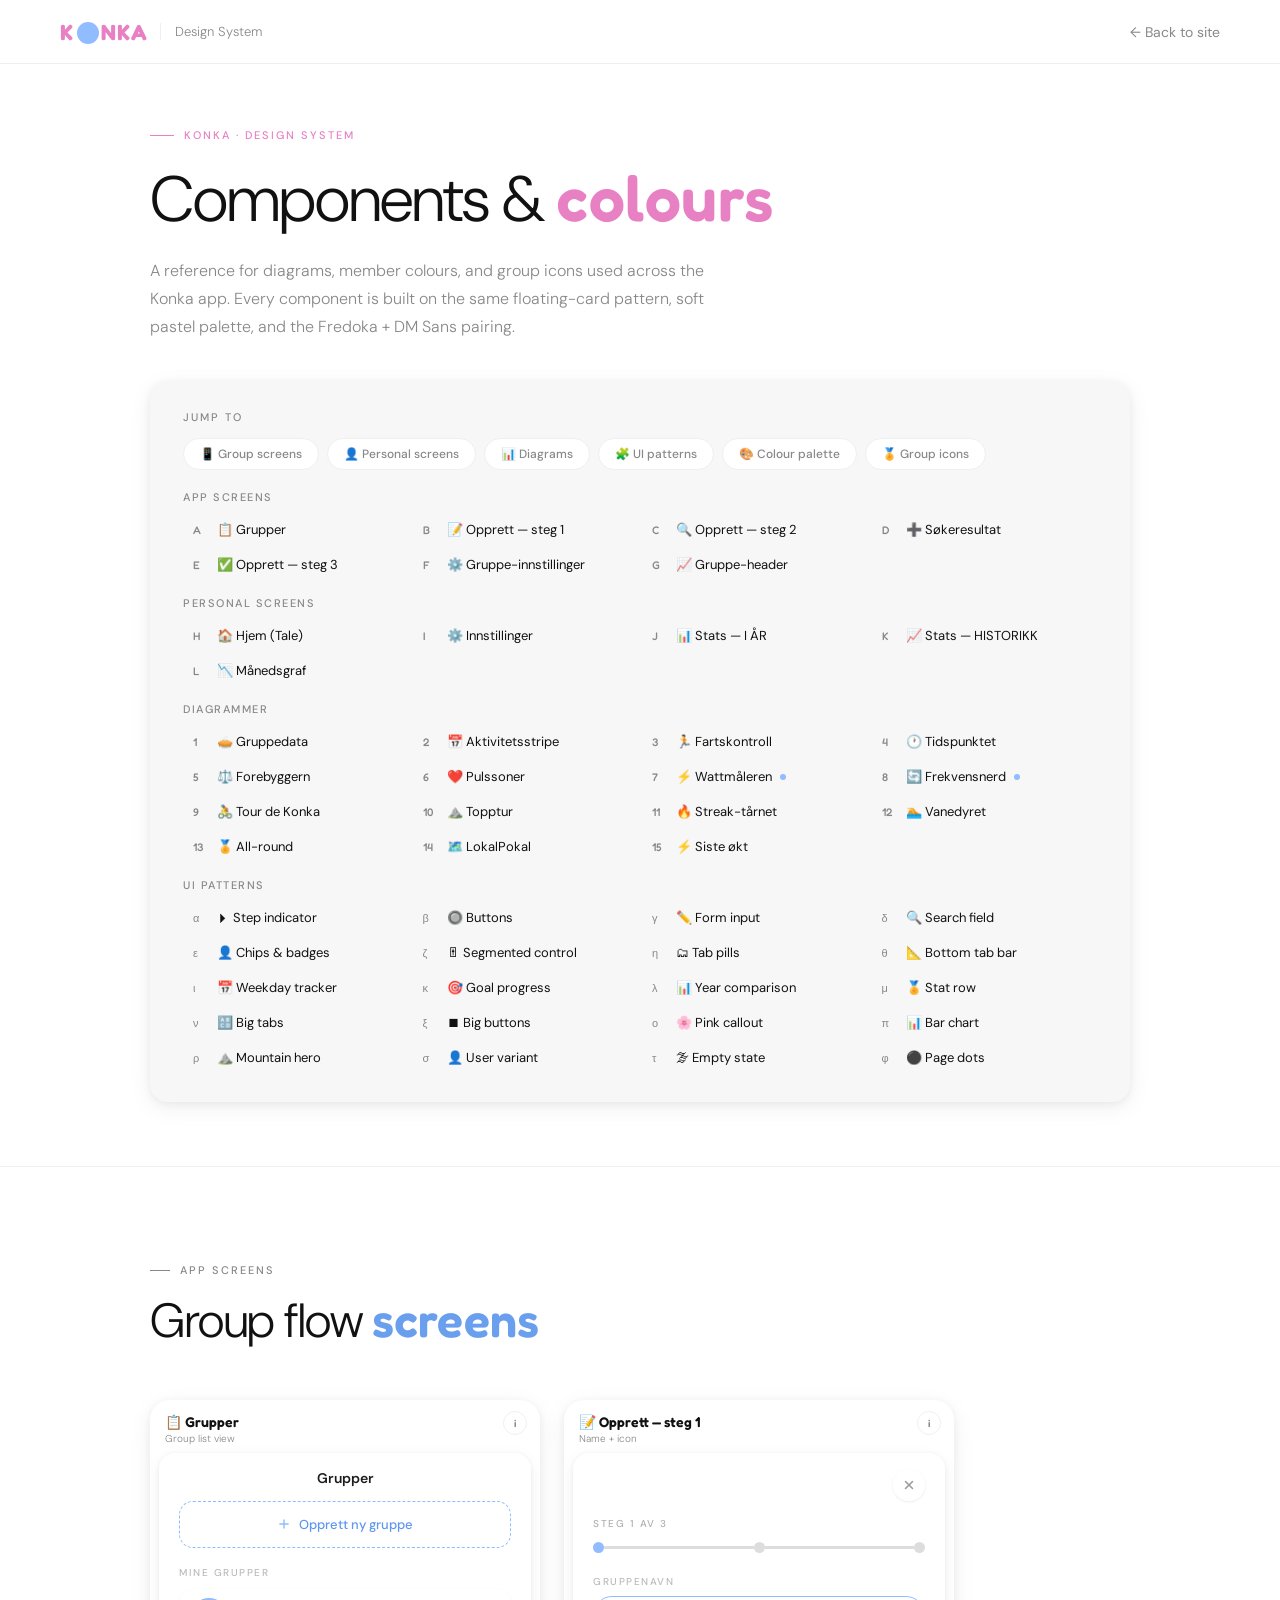
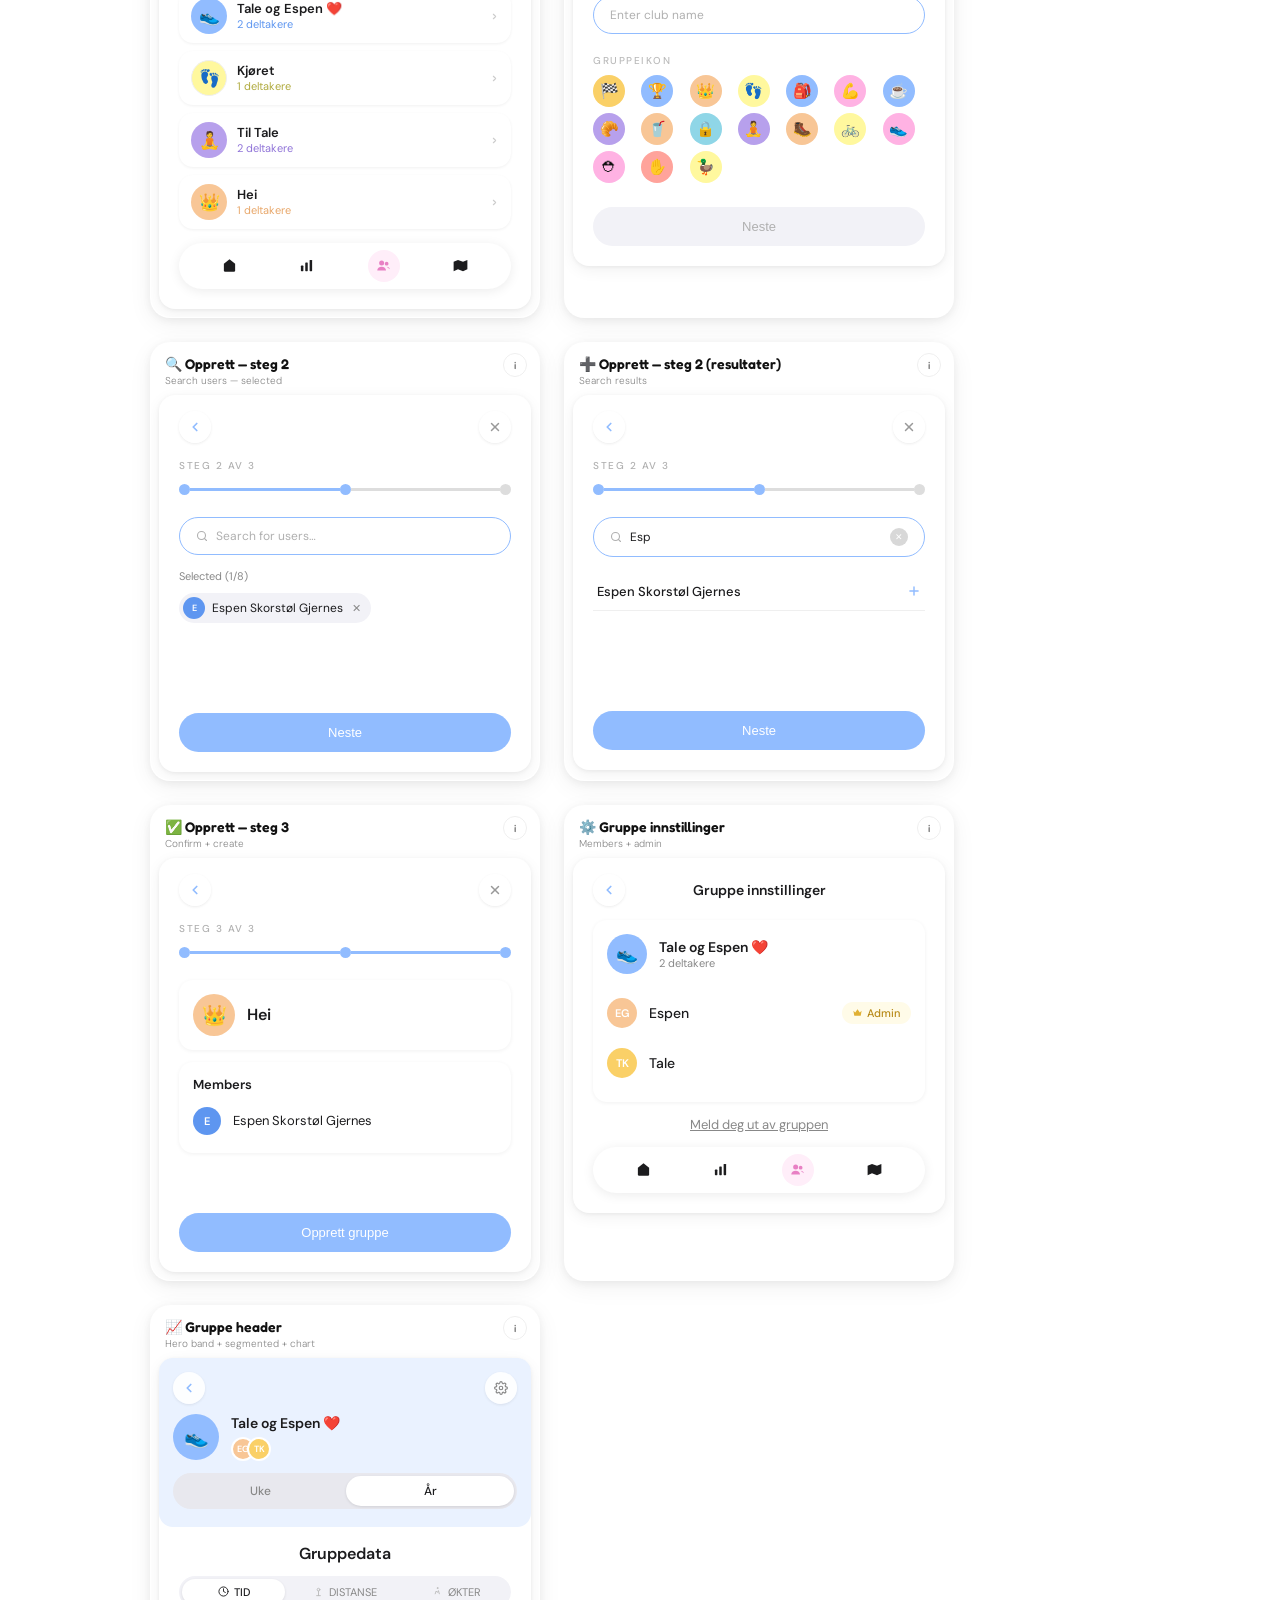
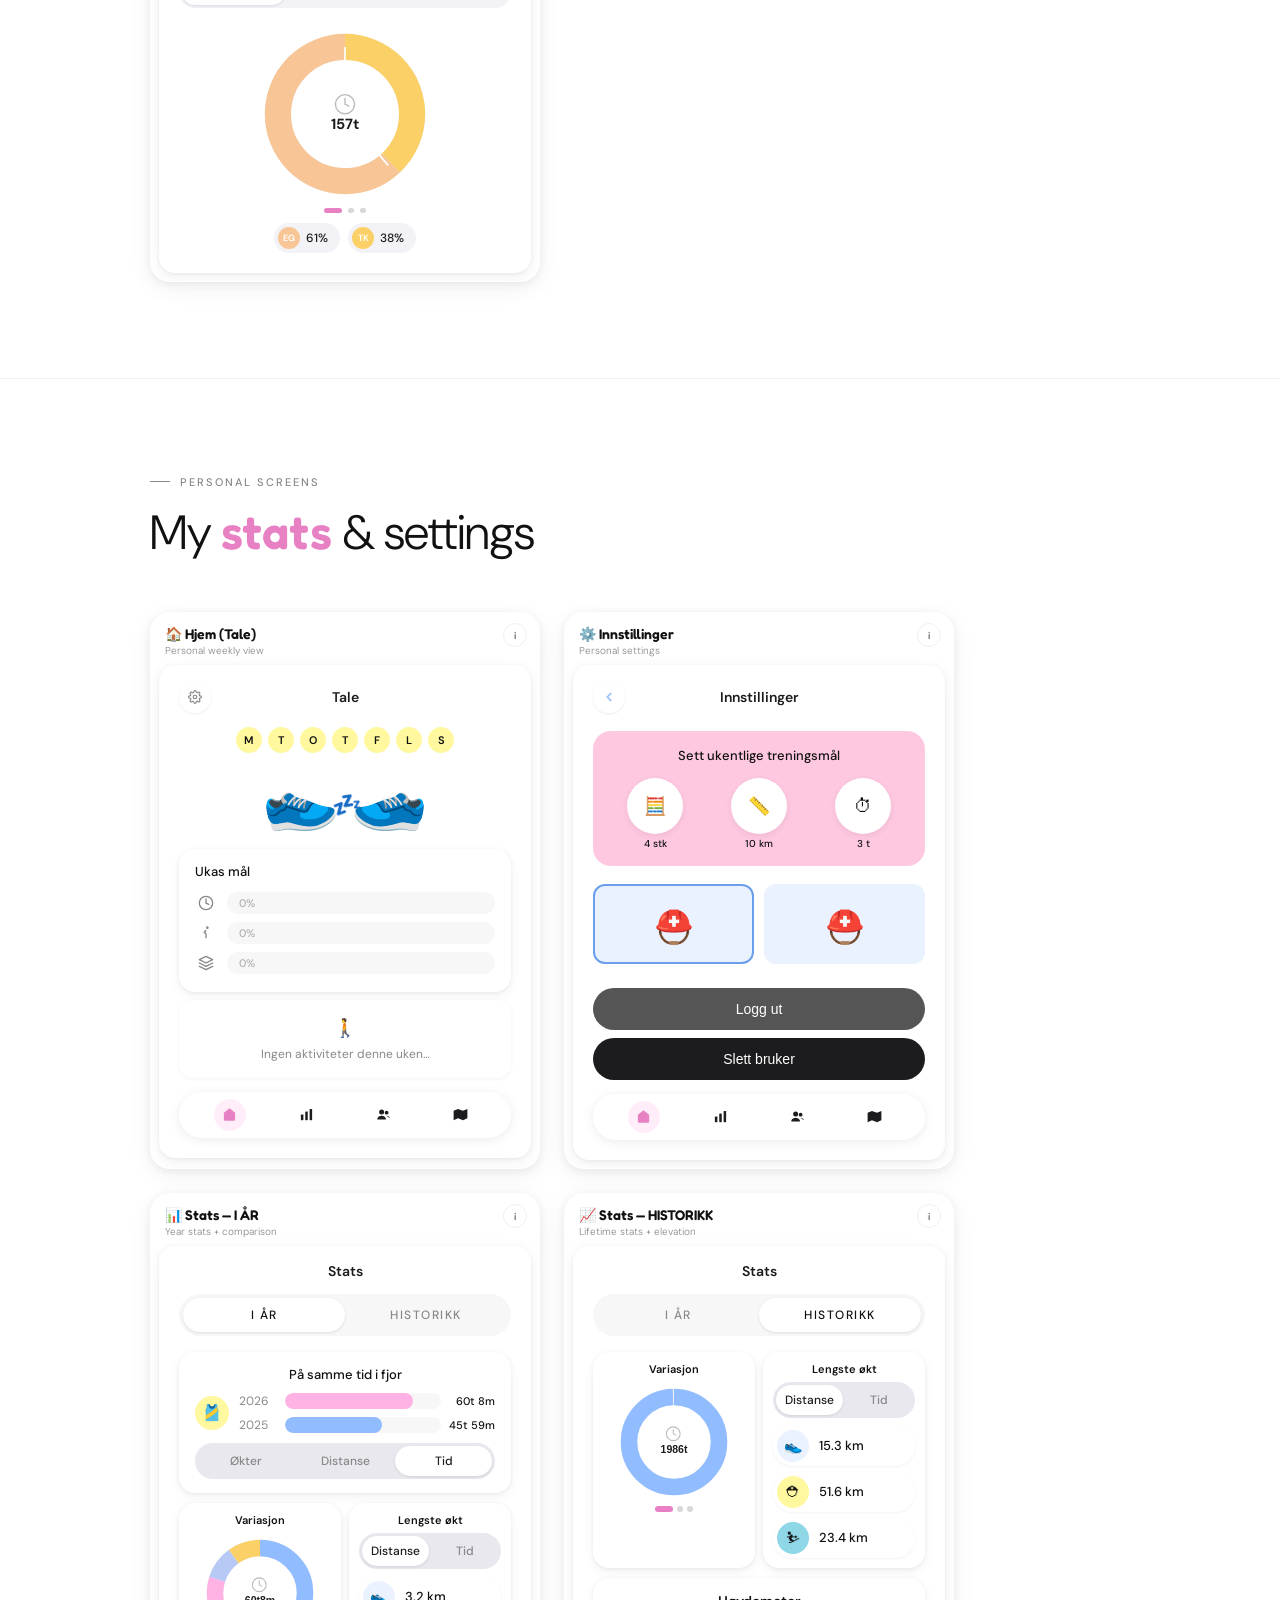
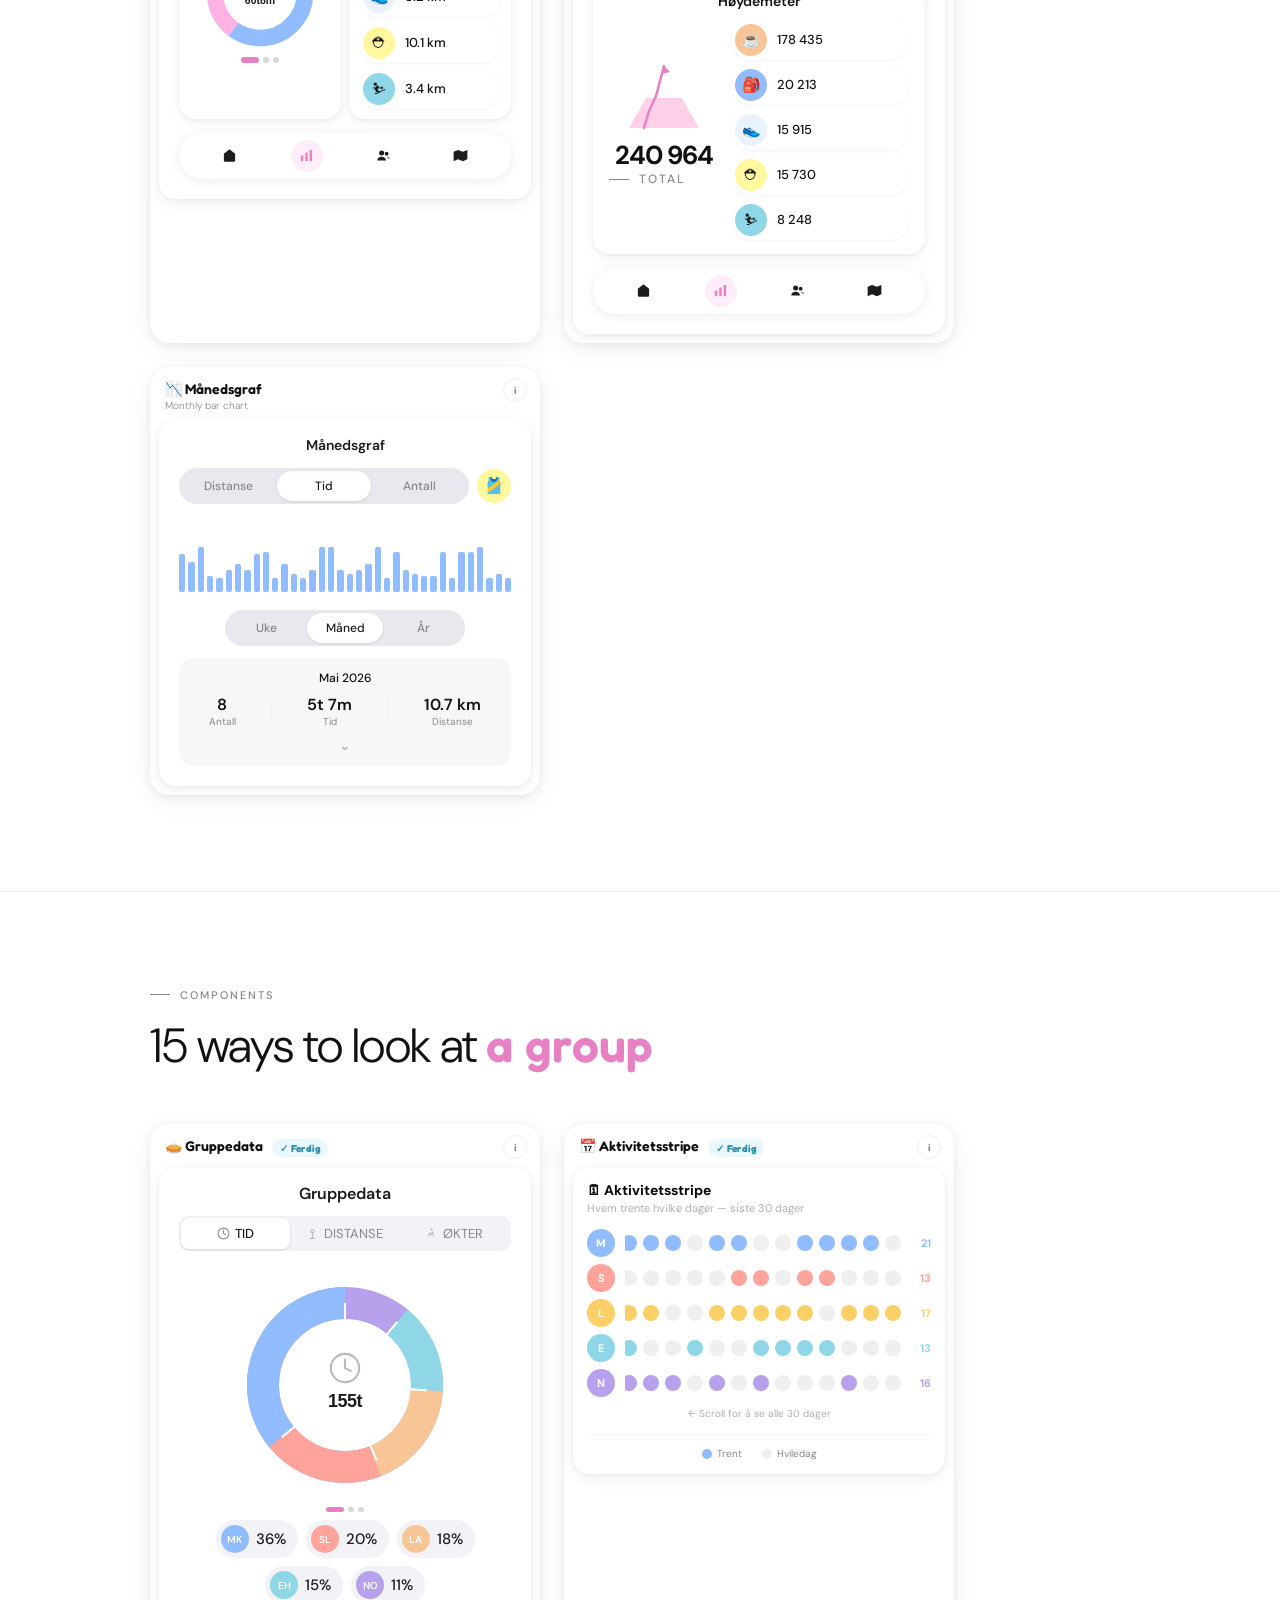
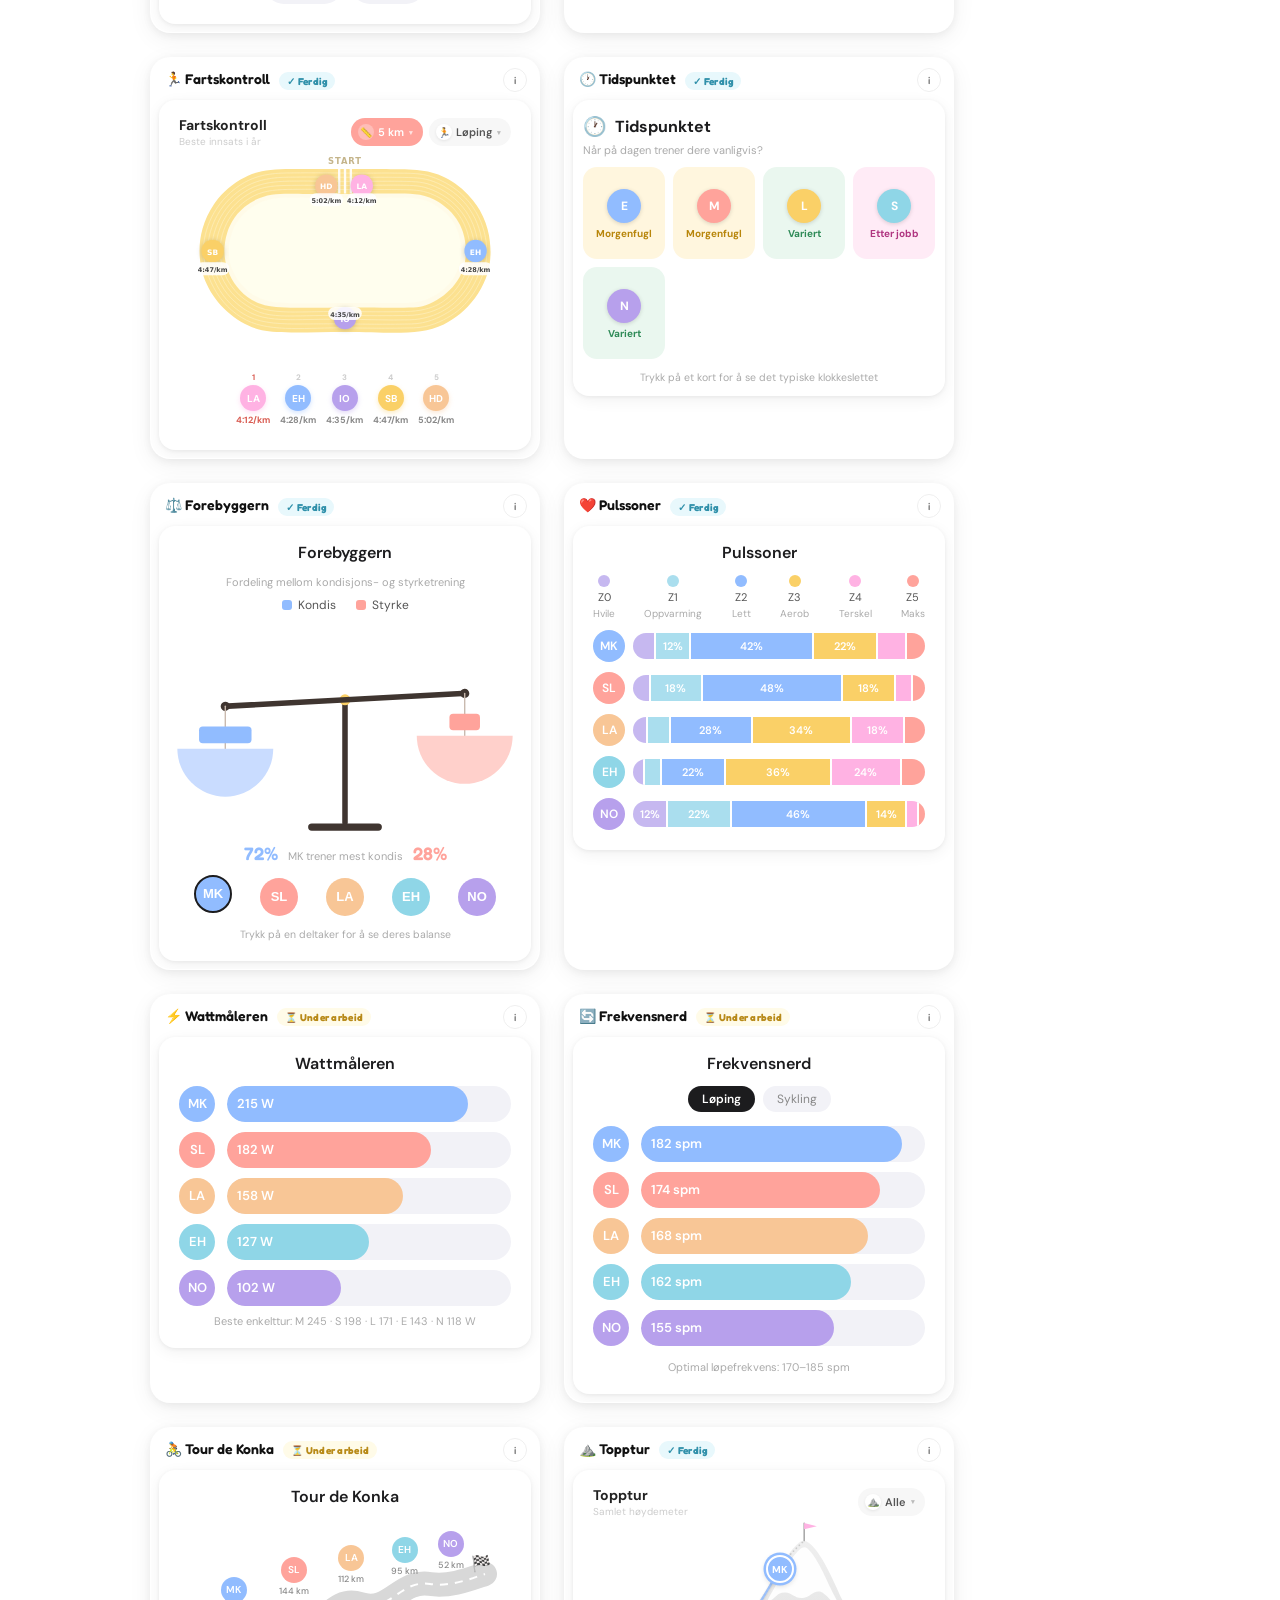
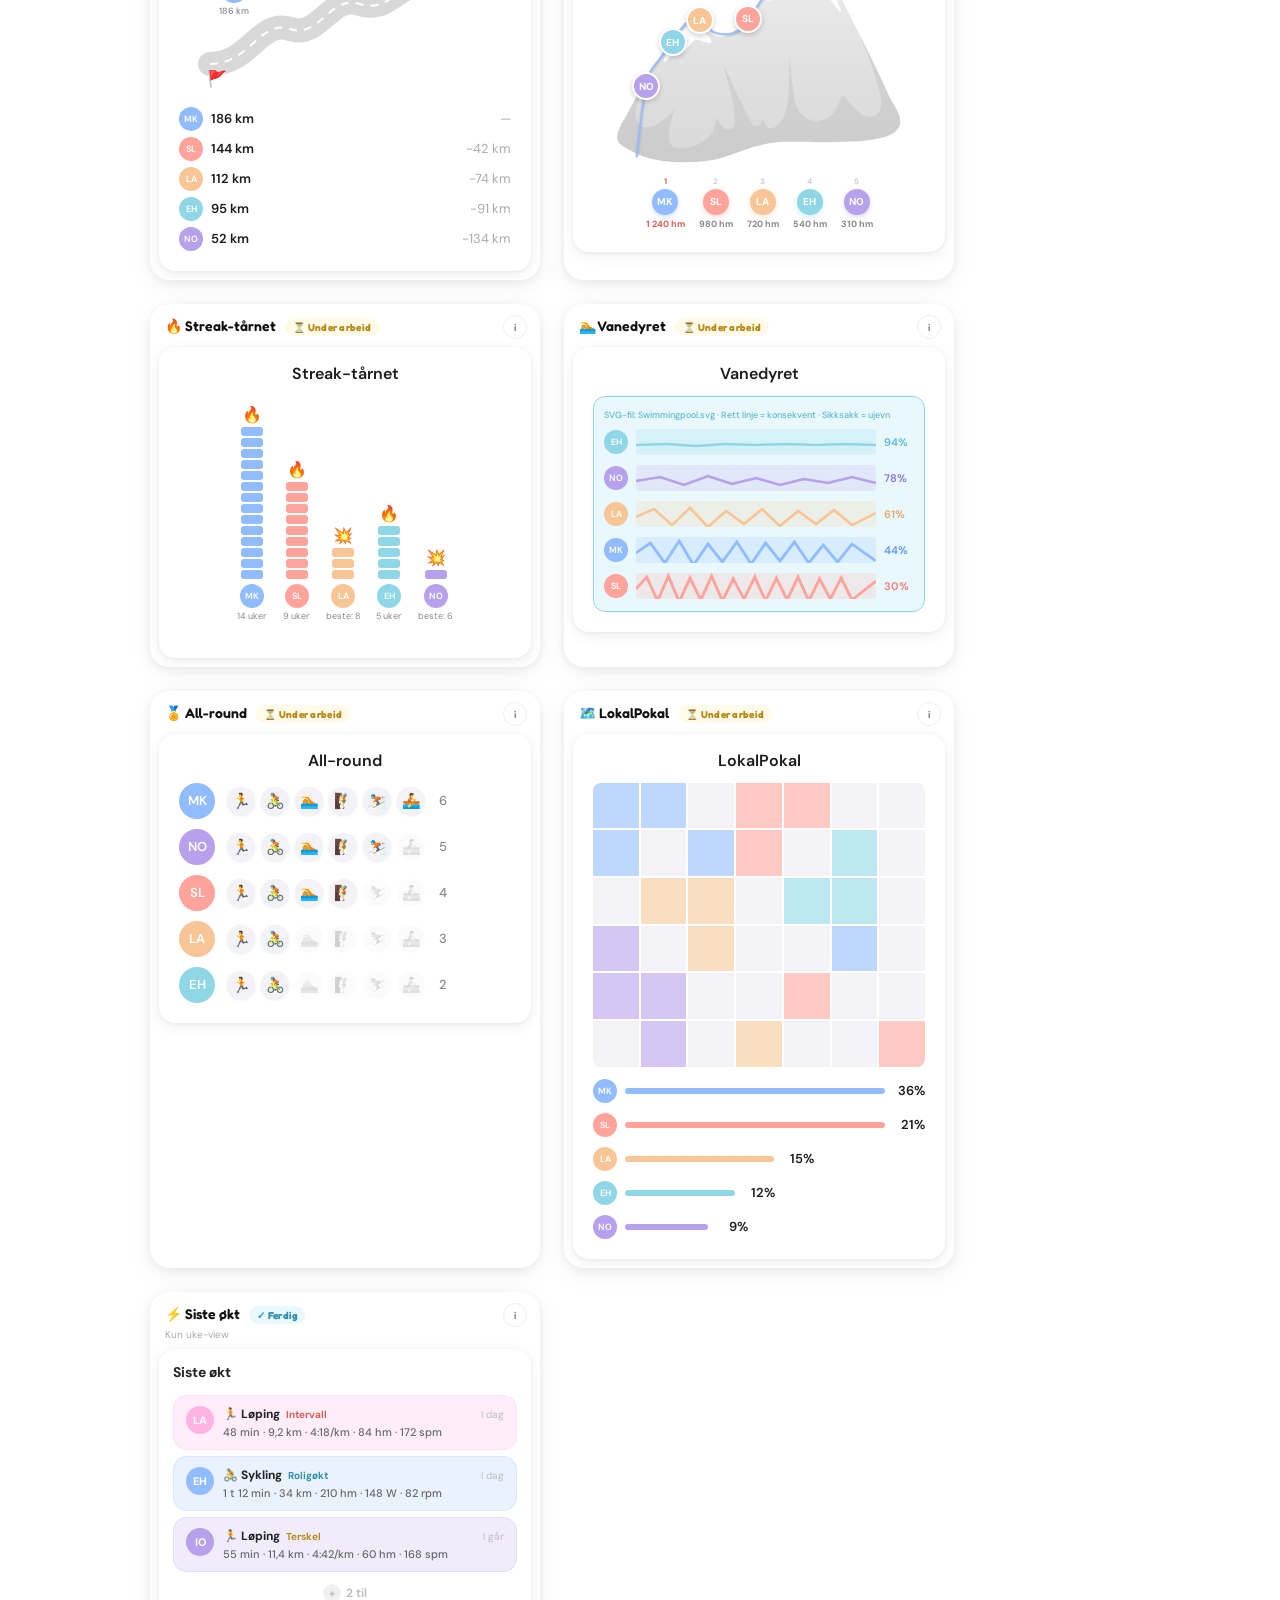
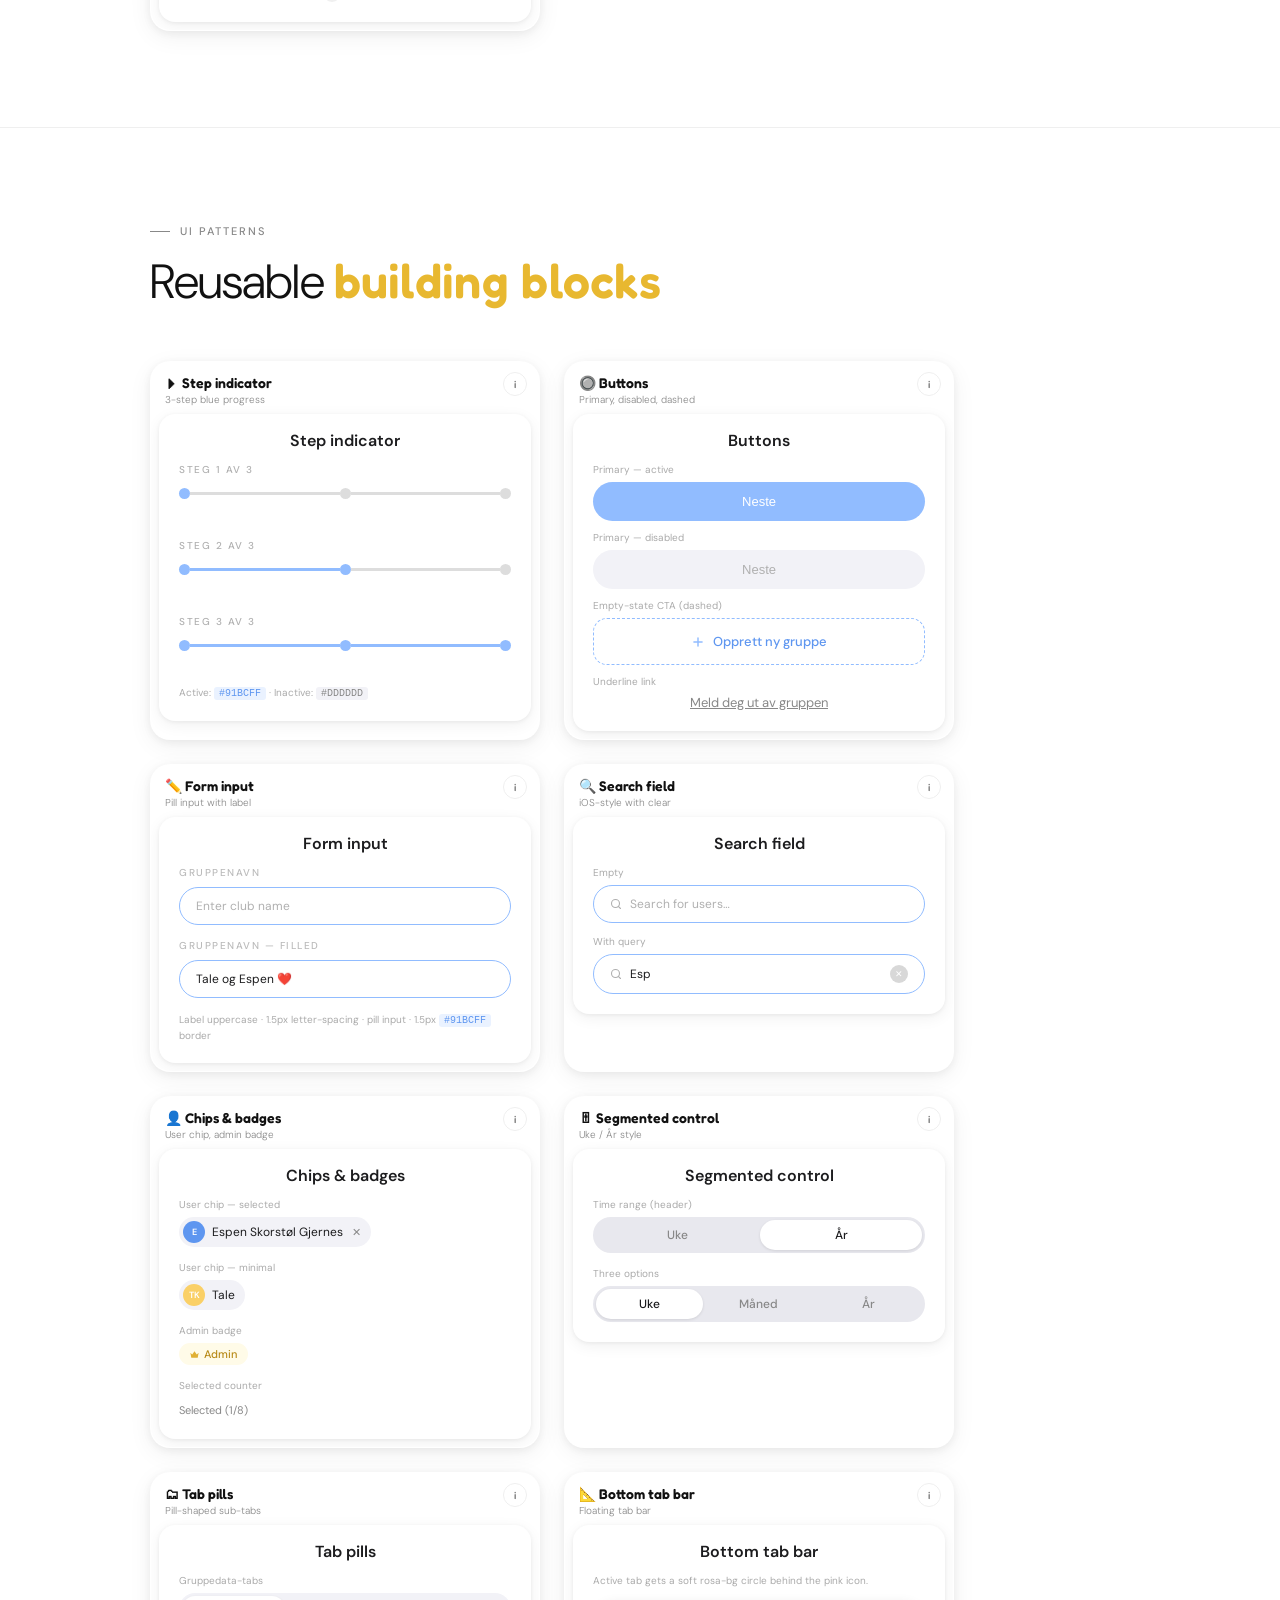
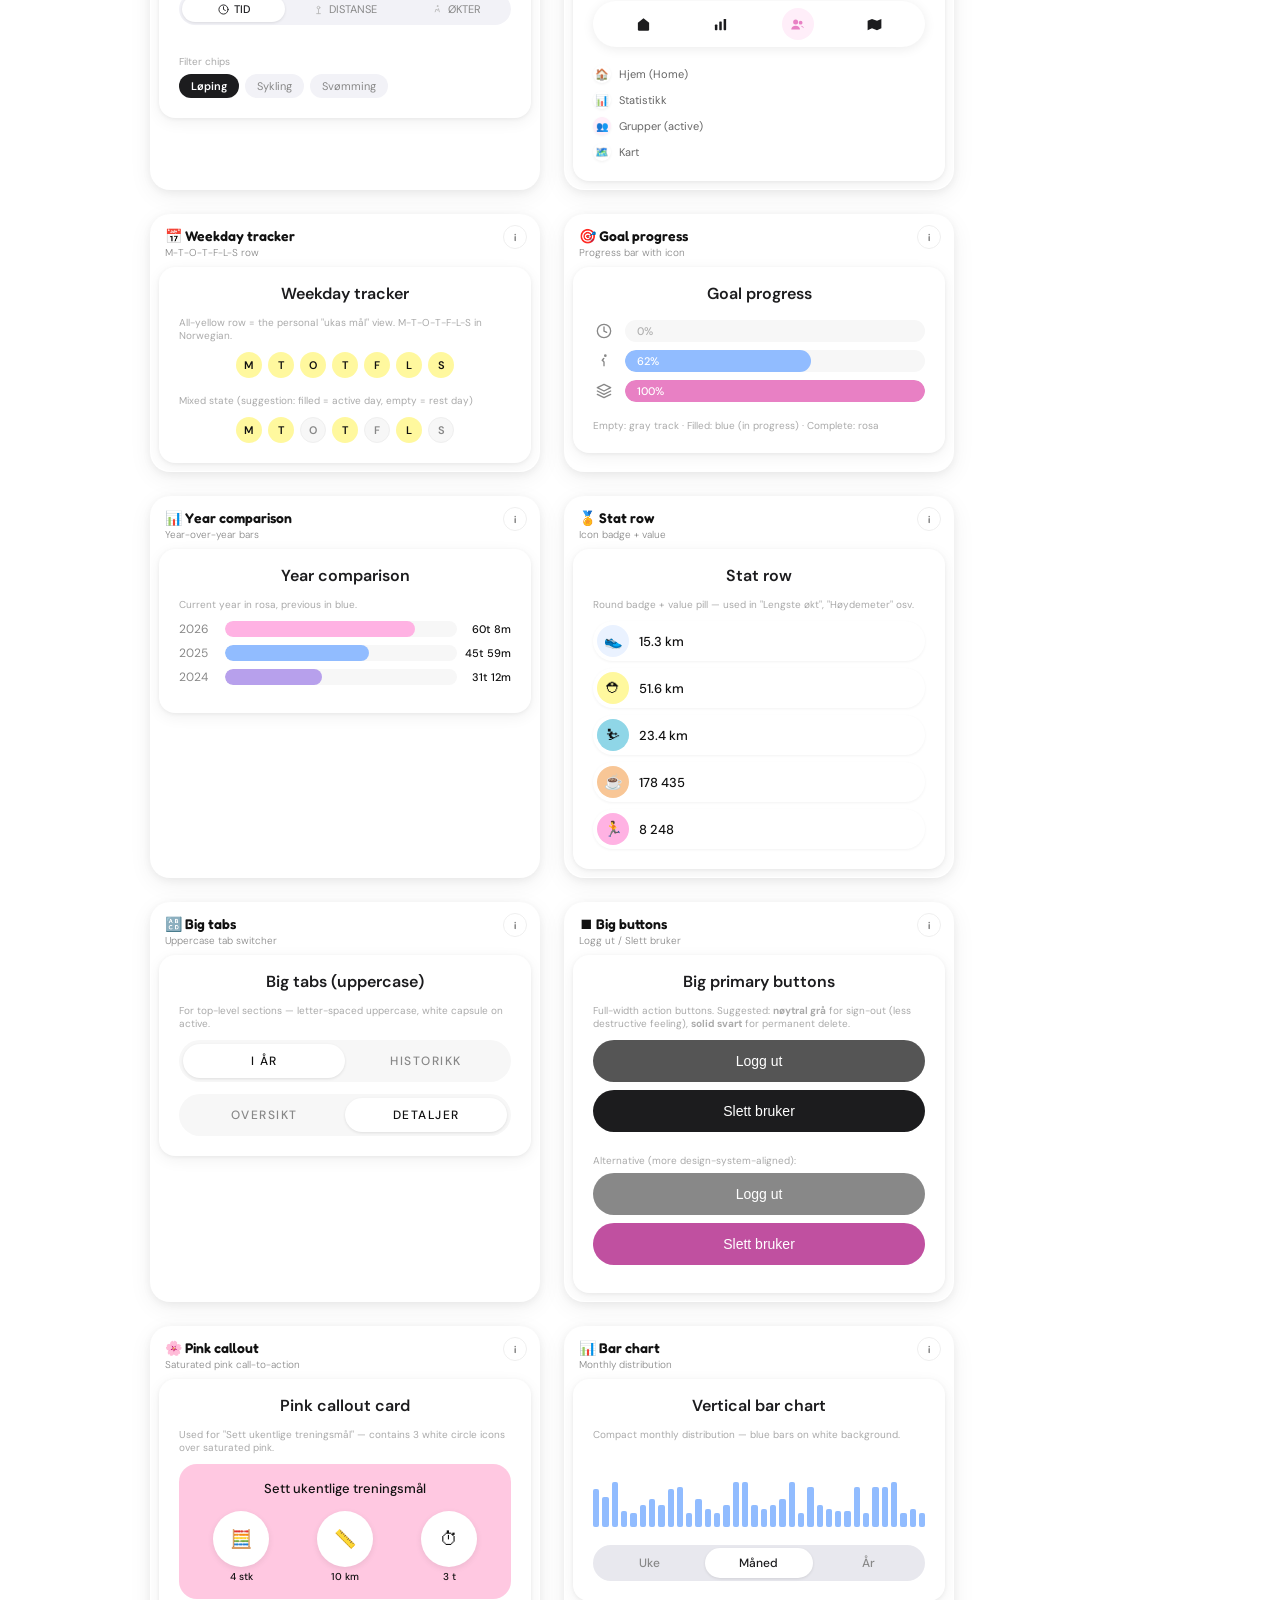
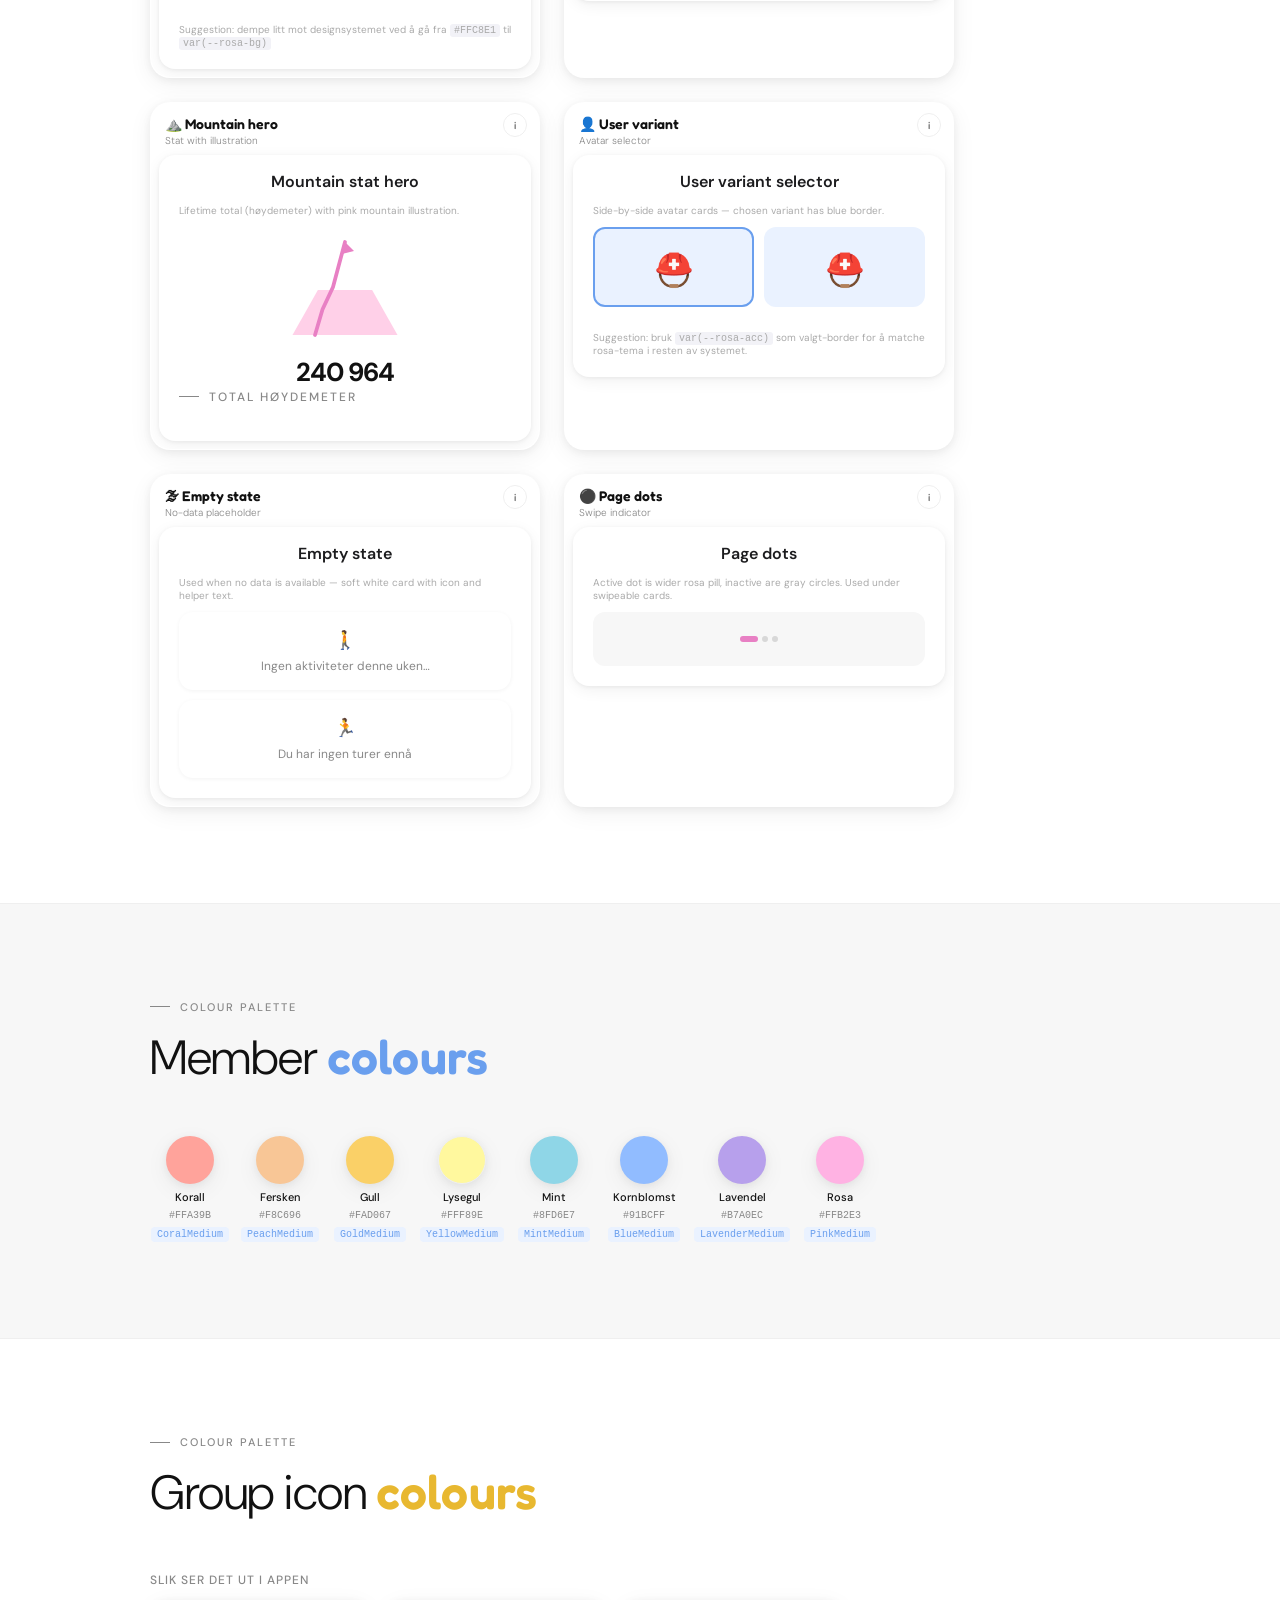
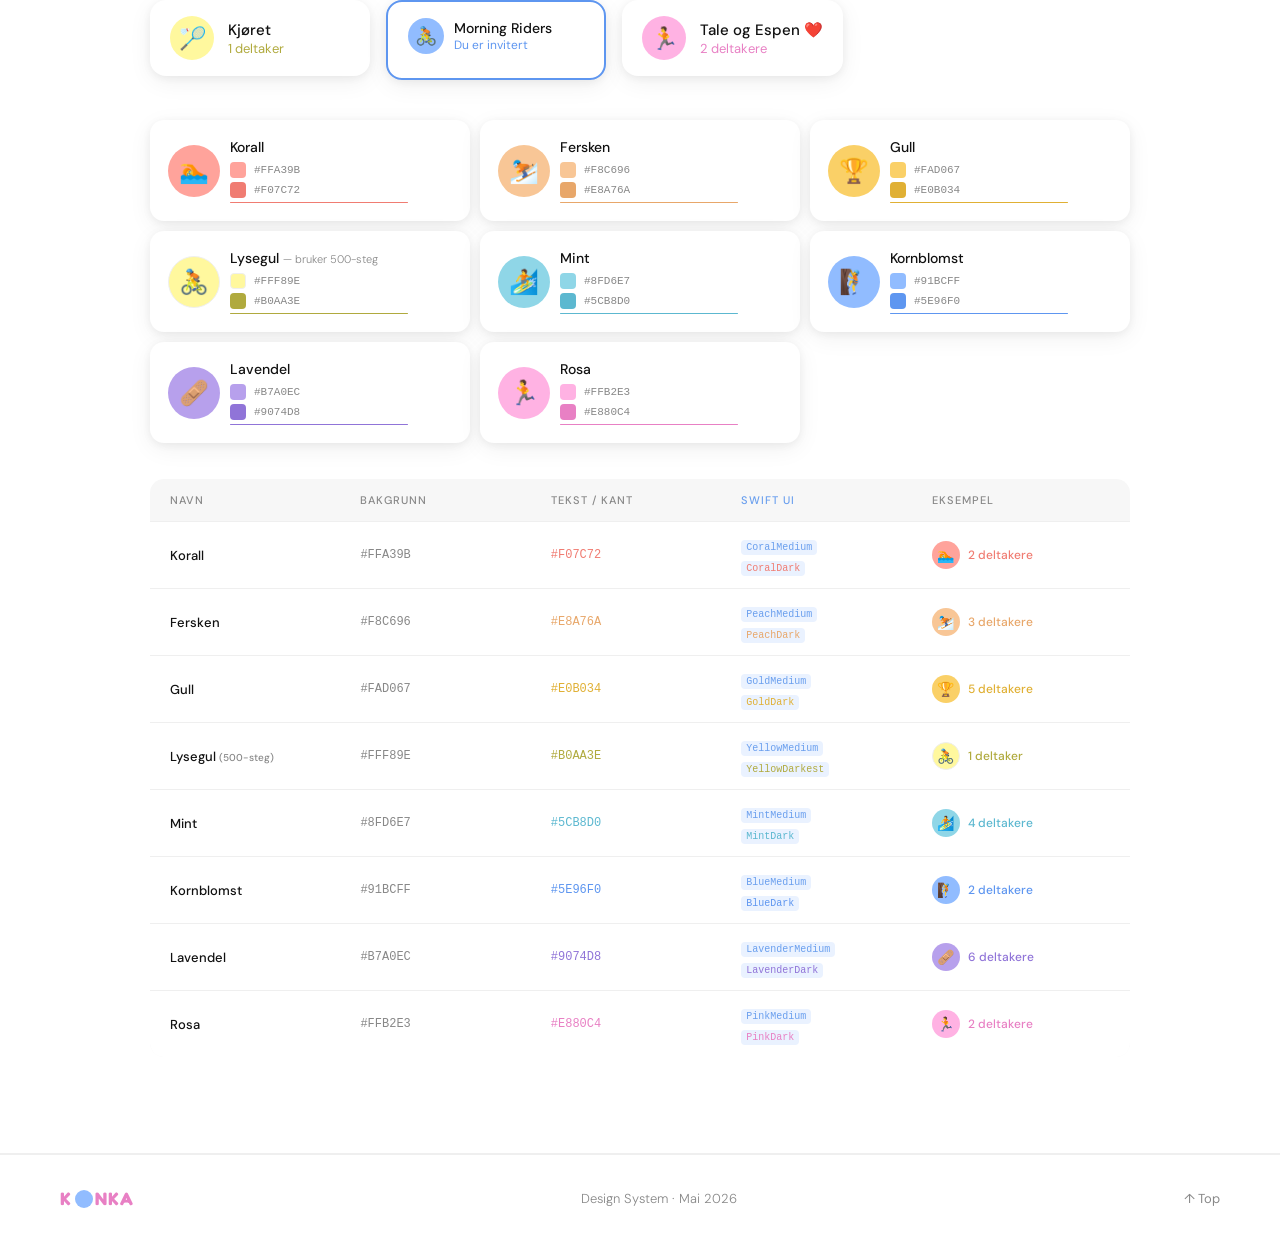
==== index.html @ 386b46ce "added finished Tidspunktet" ====
<!DOCTYPE html>
<html lang="no">
<head>
<meta charset="UTF-8">
<meta name="viewport" content="width=device-width, initial-scale=1.0">
<title>Konka — Design System</title>
<link rel="preconnect" href="https://fonts.googleapis.com">
<link rel="preconnect" href="https://fonts.gstatic.com" crossorigin>
<link href="https://fonts.googleapis.com/css2?family=Fredoka:wght@500;600;700&family=DM+Sans:opsz,wght@9..40,300;9..40,400;9..40,500;9..40,600&display=swap" rel="stylesheet">
<style>
:root {
  /* Same palette as index.html */
  --gold:      #FAD067;
  --gold-acc:  #E8B830;

  --blue:      #91BCFF;
  --blue-acc:  #6A9FEE;
  --blue-bg:   #EAF2FF;

  --rosa:      #FFB2E3;
  --rosa-bg:   #FFEEF9;
  --rosa-acc:  #E880C4;
  --rosa-deep: #C050A0;

  /* Extended palette for member colours (design-system specific) */
  --korall:        #FFA39B;  --korall-light:    #FFE8E6;
  --fersken:       #F8C696;  --fersken-light:   #FEF0E0;
  --gull:          #FAD067;  --gull-light:      #FFFBE8;
  --lysegul:       #FFF89E;  --lysegul-light:   #FFFEEE;
  --mint:          #8FD6E7;  --mint-light:      #E8F8FC;
  --kornblomst:    #91BCFF;  --kornblomst-light:#EAF2FF;
  --lavendel:      #B7A0EC;  --lavendel-light:  #F0ECFC;
  --rosa-pal:      #FFB2E3;  --rosa-pal-light:  #FFEEF9;

  --white:  #FFFFFF;
  --off:    #F7F7F7;
  --line:   #EFEFEF;
  --muted:  #888888;
  --text:   #111111;

  --max: 1100px;
  --pad: clamp(20px, 5vw, 60px);

  /* Floating shadow — same as index.html */
  --card-shadow: 0 2px 8px rgba(0,0,0,.06), 0 6px 24px rgba(0,0,0,.06);
  --card-shadow-hover: 0 4px 16px rgba(232,128,196,.25), 0 8px 32px rgba(232,128,196,.15);
}

*, *::before, *::after { margin:0; padding:0; box-sizing:border-box; }
html { scroll-behavior: smooth; }
body {
  font-family: 'DM Sans', sans-serif;
  background: var(--white);
  color: var(--text);
  overflow-x: hidden;
  -webkit-font-smoothing: antialiased;
}

.container { max-width: var(--max); margin: 0 auto; padding: 0 var(--pad); }

/* Mixed type helper — same as index.html */
.h-mix {
  font-family: 'DM Sans', sans-serif;
  font-size: clamp(30px, 4vw, 48px);
  font-weight: 300;
  letter-spacing: -0.5px;
  line-height: 1.12;
  color: var(--text);
}
.h-mix .blob { font-family: 'Fredoka', sans-serif; font-weight: 600; letter-spacing: 0.3px; }
.blob-rosa { color: var(--rosa-acc); }
.blob-blue { color: var(--blue-acc); }
.blob-gold { color: var(--gold-acc); }


/* ─── Status tags ─── */
.status-tag {
  display: inline-flex; align-items: center; gap: 4px;
  font-size: 10px; font-weight: 700; letter-spacing: 0.3px;
  padding: 3px 8px; border-radius: 20px;
  margin-left: 6px; vertical-align: middle;
}
.status-finished {
  background: #E8F8FC; color: #3090AA;
}
.status-inprogress {
  background: #FFFBE8; color: #B88A18;
}

/* ─── NAV ─── */
nav {
  position: fixed; top:0; left:0; right:0; z-index:100;
  background: rgba(255,255,255,0.93);
  backdrop-filter: blur(16px);
  border-bottom: 1px solid var(--line);
  padding: 0 var(--pad);
  height: 64px;
  display: flex; align-items: center; justify-content: space-between;
}
.nav-logo { display: flex; align-items: center; gap: 12px; }
.nav-logo img { height: 30px; width: auto; display: block; }
.nav-logo-text {
  font-family: 'Fredoka', sans-serif;
  font-size: 22px; font-weight: 700; letter-spacing: 1.5px; color: var(--rosa-acc);
  display: flex; align-items: center; gap: 1px;
}
.nav-logo-text .o {
  display: inline-block;
  width: 22px; height: 22px;
  min-width: 22px;
  background: var(--blue); border-radius: 50%;
  margin: 0 1px; position: relative; top: 1px;
  flex-shrink: 0;
}
.nav-subtitle {
  font-size: 13px; font-weight: 300; color: var(--muted);
  padding-left: 14px; border-left: 1px solid var(--line);
}
.nav-right { display: flex; align-items: center; gap: 24px; }
.nav-link { font-size: 14px; font-weight: 400; color: var(--muted); text-decoration: none; transition: color .2s; }
.nav-link:hover { color: var(--text); }

/* ─── HERO ─── */
.page-hero {
  padding: 128px var(--pad) 64px;
  border-bottom: 1px solid var(--line);
  background: var(--white);
}
.hero-eyebrow {
  font-size: 11px; font-weight: 500;
  letter-spacing: 2px; text-transform: uppercase;
  color: var(--rosa-acc); margin-bottom: 22px;
  display: flex; align-items: center; gap: 10px;
}
.hero-eyebrow::before {
  content: ''; display: block; width: 24px; height: 1px; background: var(--rosa-acc);
}
.page-hero h1 {
  font-family: 'DM Sans', sans-serif;
  font-size: clamp(38px, 6vw, 64px);
  font-weight: 300;
  letter-spacing: -1px;
  line-height: 1.05;
  color: var(--text);
  margin-bottom: 24px;
}
.page-hero h1 .blob {
  font-family: 'Fredoka', sans-serif;
  font-weight: 600;
  letter-spacing: 0.5px;
  color: var(--rosa-acc);
}
.page-hero p.lede {
  font-size: 16px; font-weight: 300; line-height: 1.75;
  color: var(--muted); max-width: 580px;
}

/* ─── LABELS (same pattern as index.html) ─── */
.label {
  font-size: 11px; font-weight: 500; letter-spacing: 2px; text-transform: uppercase;
  color: var(--muted); margin-bottom: 16px;
  display: flex; align-items: center; gap: 10px;
}
.label::before { content:''; display:block; width:20px; height:1px; background:var(--muted); }
.section-header { margin-bottom: 52px; }

/* ─── SECTION ─── */
.section {
  padding: 96px 0;
  border-bottom: 1px solid var(--line);
}

/* ─── TOC ─── */
.toc {
  background: var(--off);
  border-radius: 18px;
  padding: 28px 32px;
  margin-top: 40px;
  box-shadow: var(--card-shadow);
  border: 1.5px solid transparent;
  transition: border-color .25s, box-shadow .25s;
}
.toc:hover {
  border-color: var(--rosa);
  box-shadow: var(--card-shadow-hover);
}
.toc-title {
  font-size: 11px; font-weight: 500; letter-spacing: 2px; text-transform: uppercase;
  color: var(--muted); margin-bottom: 14px;
}
.toc-sections { display: flex; gap: 8px; margin-bottom: 20px; flex-wrap: wrap; }
.toc-sec-link {
  display: inline-flex; align-items: center; gap: 6px;
  padding: 7px 16px; border-radius: 100px; text-decoration: none;
  font-size: 12px; font-weight: 500;
  color: var(--muted); background: var(--white);
  border: 1.5px solid var(--line);
  transition: border-color .2s, color .2s, transform .15s;
}
.toc-sec-link:hover {
  border-color: var(--rosa-acc);
  color: var(--rosa-acc);
  transform: translateY(-1px);
}
.toc-divider {
  font-size: 11px; font-weight: 500; letter-spacing: 1.5px; text-transform: uppercase;
  color: var(--muted); margin: 16px 0 10px;
}
.toc-grid {
  display: grid;
  grid-template-columns: repeat(auto-fill, minmax(190px, 1fr));
  gap: 4px;
}
.toc-link {
  display: flex; align-items: center; gap: 8px;
  padding: 7px 10px; border-radius: 8px; text-decoration: none;
  color: var(--text); font-size: 13px; font-weight: 400;
  transition: background .15s, color .15s;
}
.toc-link:hover { background: var(--white); color: var(--rosa-acc); }
.toc-num {
  font-family: 'Fredoka', sans-serif;
  font-size: 11px; font-weight: 500;
  color: var(--muted); min-width: 16px;
}
.toc-nisje-dot {
  width: 6px; height: 6px; border-radius: 50%;
  background: var(--blue); flex-shrink: 0;
}

/* ─── SECTION HEADINGS ─── */
.section h2.h-mix { margin-bottom: 48px; }

/* ─── DIAGRAM CARDS ─── */
.diagrams-grid {
  display: flex; flex-wrap: wrap; gap: 24px;
  justify-content: flex-start;
}
.diagram-card {
  background: var(--white);
  border-radius: 20px;
  box-shadow: var(--card-shadow);
  overflow: hidden;
  border: 1.5px solid transparent;
  transition: transform .25s, border-color .25s, box-shadow .25s;
  width: 390px;
  flex-shrink: 0;
}
.diagram-card:hover {
  transform: translateY(-5px);
  border-color: var(--rosa);
  box-shadow: var(--card-shadow-hover);
}

/* App-style inner card */
.app-card {
  background: var(--white);
  border-radius: 16px;
  padding: 16px 20px 20px;
  margin: 8px;
  box-shadow: 0 1px 4px rgba(0,0,0,.06), 0 4px 16px rgba(0,0,0,.06);
}
.app-card-title {
  font-family: 'DM Sans', sans-serif;
  font-size: 16px; font-weight: 600;
  color: #1C1C1E;
  text-align: center;
  margin-bottom: 12px;
}

/* Outside-card label strip */
.diagram-meta {
  padding: 10px 12px 0;
  display: flex; align-items: center; justify-content: space-between;
}
.diagram-meta-left { display: flex; flex-direction: column; gap: 2px; }
.diagram-meta-name {
  font-family: 'Fredoka', sans-serif;
  font-size: 14px; font-weight: 600;
  color: var(--text);
}
.diagram-meta-desc {
  font-size: 10px; color: var(--muted); font-weight: 300;
}

/* INFO BTN */
.info-btn {
  width: 24px; height: 24px; border-radius: 50%;
  border: 1.5px solid var(--line);
  background: var(--white);
  cursor: pointer;
  display: flex; align-items: center; justify-content: center;
  font-size: 10px; font-weight: 600; color: var(--muted);
  flex-shrink: 0;
  transition: border-color .2s, color .2s;
  margin: 10px 12px 0 0;
  font-family: 'Fredoka', sans-serif;
}
.info-btn:hover { border-color: var(--rosa-acc); color: var(--rosa-acc); }

/* PARTICIPANT CIRCLE */
.pc {
  width: 36px; height: 36px; border-radius: 50%;
  display: flex; align-items: center; justify-content: center;
  font-family: 'DM Sans', sans-serif;
  font-size: 13px; font-weight: 600;
  color: white; flex-shrink: 0;
}
.pc-sm { width: 22px; height: 22px; font-size: 9px; }
.pc-lg { width: 36px; height: 36px; font-size: 13px; }

/* Participant background classes */
.p-mia    { background: var(--kornblomst); }
.p-sara   { background: var(--korall); }
.p-lars   { background: var(--fersken); }
.p-erik   { background: var(--mint); }
.p-nora   { background: var(--lavendel); }
.p-emma   { background: var(--mint); }
.p-ingrid { background: var(--lavendel); }
.p-sofie  { background: var(--gull); }
.p-henrik { background: var(--fersken); }
.p-jakob  { background: var(--korall); }

/* ─── FOOTER ─── */
footer {
  padding: 32px var(--pad);
  display: flex; justify-content: space-between; align-items: center;
  flex-wrap: wrap; gap: 16px;
  border-top: 1px solid var(--line);
  background: var(--white);
}
.foot-logo {
  font-family: 'Fredoka', sans-serif;
  font-size: 18px; font-weight: 700;
  letter-spacing: 1.5px;
  color: var(--rosa-acc);
  display: flex; align-items: center; gap: 1px;
}
.foot-logo .o {
  display: inline-block;
  width: 18px; height: 18px;
  min-width: 18px;
  background: var(--blue);
  border-radius: 50%;
  margin: 0 1px;
  position: relative; top: 1px;
  flex-shrink: 0;
}
footer p {
  font-size: 13px; font-weight: 300;
  color: var(--muted);
}
.foot-link {
  font-size: 13px; font-weight: 400;
  color: var(--muted);
  text-decoration: none;
  transition: color .2s;
}
.foot-link:hover { color: var(--rosa-acc); }

/* ─── REVEAL ANIMATIONS ─── */
.reveal {
  opacity: 0;
  transform: translateY(18px);
  transition: opacity .55s ease, transform .55s ease;
}
.reveal.visible { opacity: 1; transform: none; }
.d1{transition-delay:.07s} .d2{transition-delay:.14s} .d3{transition-delay:.21s}
.d4{transition-delay:.28s} .d5{transition-delay:.35s} .d6{transition-delay:.42s}

/* ═══════════════════════════════════════════
   SCREEN-MOCKUP & UI-PATTERN COMPONENTS
   ═══════════════════════════════════════════ */

/* iOS-style nav buttons (back / close / settings) */
.ios-nav-btn {
  width: 32px; height: 32px; border-radius: 50%;
  background: rgba(255,255,255,0.9);
  box-shadow: 0 1px 3px rgba(0,0,0,.08);
  display: flex; align-items: center; justify-content: center;
  flex-shrink: 0;
}
.ios-nav-bar {
  display: flex; align-items: center; justify-content: space-between;
  margin-bottom: 16px;
}
.ios-nav-title {
  font-size: 14px; font-weight: 600; color: #1C1C1E;
  flex: 1; text-align: center;
}

/* Step progress bar */
.step-bar {
  display: flex; align-items: center; gap: 0;
  padding: 4px 0; margin-bottom: 18px;
}
.step-bar .dot {
  width: 11px; height: 11px; border-radius: 50%;
  flex-shrink: 0;
}
.step-bar .line { flex: 1; height: 2.5px; }
.step-bar .active { background: #91BCFF; }
.step-bar .inactive { background: #DDDDDD; }
.step-label {
  font-size: 10px; font-weight: 500;
  letter-spacing: 1.5px; text-transform: uppercase;
  color: #B0B0B0; margin-bottom: 8px;
}

/* Form section label */
.form-label {
  font-size: 10px; font-weight: 500;
  letter-spacing: 1.5px; text-transform: uppercase;
  color: #BBBBBB;
  margin-bottom: 8px;
}

/* iOS-style text input */
.ios-input {
  background: white;
  border: 1.5px solid #91BCFF;
  border-radius: 100px;
  padding: 10px 16px;
  font-size: 12px;
  color: #B0B0B0;
  display: flex; align-items: center; gap: 8px;
}
.ios-input.with-icon svg { flex-shrink: 0; }

/* Primary CTA button */
.cta-btn {
  background: #91BCFF;
  color: white;
  border-radius: 100px;
  padding: 12px;
  text-align: center;
  font-size: 13px; font-weight: 500;
  width: 100%;
  border: none;
  cursor: pointer;
}
.cta-btn.disabled { background: #F2F2F7; color: #B0B0B0; }

/* Dashed empty-state CTA */
.dashed-cta {
  border: 1.5px dashed #91BCFF;
  border-radius: 14px;
  padding: 14px;
  text-align: center;
  color: #5E96F0;
  font-size: 13px; font-weight: 500;
  display: flex; align-items: center; justify-content: center; gap: 8px;
  background: transparent;
}

/* User selection chip */
.user-chip {
  display: inline-flex; align-items: center; gap: 7px;
  background: #F2F2F7;
  border-radius: 100px;
  padding: 4px 10px 4px 4px;
  font-size: 12px; color: #1C1C1E;
}
.user-chip .close-x {
  color: #888; font-size: 11px;
  margin-left: 2px;
}

/* Admin badge */
.admin-badge {
  display: inline-flex; align-items: center; gap: 4px;
  background: #FFFBE8;
  color: #B88A18;
  padding: 4px 10px;
  border-radius: 100px;
  font-size: 11px; font-weight: 500;
  flex-shrink: 0;
}

/* Bottom tab bar */
.bottom-tabs {
  display: flex; justify-content: space-around;
  background: white;
  border-radius: 100px;
  box-shadow: 0 2px 12px rgba(0,0,0,.08);
  padding: 7px 12px;
  margin-top: 14px;
}
.bottom-tabs .tab {
  width: 32px; height: 32px;
  display: flex; align-items: center; justify-content: center;
  border-radius: 50%;
}
.bottom-tabs .tab.active { background: var(--rosa-bg); }

/* Segmented control (Uke / År) */
.seg-ctrl {
  background: #E8E8EE;
  border-radius: 100px;
  padding: 3px;
  display: flex;
  gap: 2px;
}
.seg-ctrl .seg {
  flex: 1; text-align: center;
  padding: 7px 0;
  font-size: 12px; font-weight: 500;
  color: #888; border-radius: 100px;
}
.seg-ctrl .seg.active {
  background: white;
  color: #1C1C1E;
  box-shadow: 0 1px 3px rgba(0,0,0,.1);
}

/* Tab pill row (TID / DISTANSE / ØKTER) */
.tab-pills {
  display: flex; gap: 8px;
  background: #F2F2F7;
  border-radius: 100px;
  padding: 3px;
  margin-bottom: 16px;
}
.tab-pills .pill {
  flex: 1; text-align: center;
  padding: 6px 8px;
  font-size: 11px; font-weight: 400;
  color: #888;
  border-radius: 100px;
  display: flex; align-items: center; justify-content: center; gap: 5px;
}
.tab-pills .pill.active {
  background: white;
  color: #1C1C1E;
  font-weight: 500;
  box-shadow: 0 1px 3px rgba(0,0,0,.1);
}

/* Group list card (used in list view) */
.group-row {
  background: white;
  border-radius: 14px;
  padding: 9px 12px;
  box-shadow: 0 1px 3px rgba(0,0,0,.06);
  display: flex; align-items: center; gap: 10px;
}
.group-row .icon {
  width: 36px; height: 36px; border-radius: 50%;
  display: flex; align-items: center; justify-content: center;
  font-size: 17px; flex-shrink: 0;
}
.group-row .body { flex: 1; min-width: 0; }
.group-row .name {
  font-size: 13px; font-weight: 600;
  color: #1C1C1E;
  white-space: nowrap; overflow: hidden; text-overflow: ellipsis;
}
.group-row .count { font-size: 11px; font-weight: 400; }
.group-row .chevron { color: #CCC; font-size: 14px; line-height: 1; }

/* Group hero (light blue band with avatars) */
.group-hero-band {
  background: #EAF2FF;
  border-radius: 14px;
  padding: 14px 14px 18px;
  margin: -16px -20px 16px;
}

/* Avatar overlap (used in group hero) */
.avatar-stack {
  display: inline-flex;
}
.avatar-stack > * + * { margin-left: -8px; }
.avatar-stack .pc {
  border: 2px solid white;
}

/* Member row in settings */
.member-row {
  display: flex; align-items: center; gap: 12px;
  padding: 10px 0;
}
.member-row .name {
  font-size: 14px; font-weight: 500; color: #1C1C1E; flex: 1;
}

/* "Selected (n/n)" label */
.selected-label {
  font-size: 11px; color: #888;
  margin-bottom: 10px; margin-top: 16px;
}

/* Underlined leave-group link */
.leave-link {
  text-align: center; font-size: 13px;
  color: #888; text-decoration: underline;
  margin: 14px 0 8px;
}

/* Pattern card — same as diagram-card but slightly smaller content */
.pattern-card .app-card { min-height: 0; }

/* ═══════════════════════════════════════════
   PERSONAL SCREENS & EXTENDED PATTERNS
   ═══════════════════════════════════════════ */

/* Weekday tracker circles (M T O T F L S) */
.weekday-row {
  display: flex; gap: 6px; justify-content: center;
  margin: 14px 0 18px;
}
.weekday-row .day {
  width: 26px; height: 26px;
  border-radius: 50%;
  background: var(--lysegul);
  display: flex; align-items: center; justify-content: center;
  font-size: 11px; font-weight: 600;
  color: var(--text);
}
.weekday-row .day.empty {
  background: var(--off);
  color: var(--muted);
  border: 1px solid var(--line);
}

/* Goal progress bar with icon */
.goal-row {
  display: flex; align-items: center; gap: 10px;
  padding: 4px 0;
}
.goal-row .goal-icon {
  width: 22px; height: 22px;
  display: flex; align-items: center; justify-content: center;
  flex-shrink: 0; color: #888;
}
.goal-row .goal-bar {
  flex: 1;
  height: 22px;
  background: var(--off);
  border-radius: 100px;
  display: flex; align-items: center;
  padding: 0 12px;
  font-size: 11px;
  color: #B0B0B0;
  font-weight: 500;
  position: relative;
  overflow: hidden;
}
.goal-row .goal-fill {
  position: absolute; top: 0; left: 0;
  height: 100%;
  background: var(--blue);
  border-radius: 100px;
}
.goal-row .goal-text {
  position: relative; z-index: 1;
}

/* Sport stat row (round icon badge + value) */
.stat-row {
  display: flex; align-items: center; gap: 10px;
  background: white;
  border-radius: 100px;
  padding: 4px 14px 4px 4px;
  box-shadow: 0 1px 3px rgba(0,0,0,.05);
}
.stat-row .stat-badge {
  width: 32px; height: 32px;
  border-radius: 50%;
  display: flex; align-items: center; justify-content: center;
  font-size: 15px; flex-shrink: 0;
}
.stat-row .stat-val {
  font-size: 13px; font-weight: 500;
  color: var(--text);
}

/* Big uppercase tab switch (I ÅR / HISTORIKK) */
.big-tabs {
  background: var(--off);
  border-radius: 100px;
  padding: 4px;
  display: flex;
}
.big-tabs .big-tab {
  flex: 1; text-align: center;
  padding: 9px 0;
  font-size: 12px; font-weight: 500;
  letter-spacing: 1.5px;
  color: #888;
  border-radius: 100px;
}
.big-tabs .big-tab.active {
  background: white;
  color: var(--text);
  box-shadow: 0 1px 3px rgba(0,0,0,.1);
}

/* Year comparison row (2026 vs 2025) */
.compare-row {
  display: flex; align-items: center; gap: 8px;
  margin-bottom: 8px;
}
.compare-row .year {
  font-size: 12px; color: #888;
  min-width: 38px;
}
.compare-row .bar-wrap {
  flex: 1;
  height: 16px;
  background: var(--off);
  border-radius: 100px;
  overflow: hidden;
}
.compare-row .bar-fill {
  height: 100%;
  border-radius: 100px;
}
.compare-row .val {
  font-size: 11px; font-weight: 500;
  color: var(--text);
  min-width: 46px;
  text-align: right;
}

/* Stats card (white block with title) */
.stats-card {
  background: white;
  border-radius: 16px;
  padding: 14px 16px;
  box-shadow: 0 1px 4px rgba(0,0,0,.06), 0 4px 12px rgba(0,0,0,.05);
  margin-bottom: 10px;
}
.stats-card-title {
  font-size: 14px; font-weight: 600;
  text-align: center; color: var(--text);
  margin-bottom: 10px;
}

/* Pink callout card (Sett ukentlige treningsmål) */
.pink-callout {
  background: #FFC8E1;
  border-radius: 18px;
  padding: 16px 14px;
  text-align: center;
  margin-bottom: 18px;
}
.pink-callout-title {
  font-size: 13px; font-weight: 500;
  color: var(--text);
  margin-bottom: 14px;
}
.pink-callout-icons {
  display: flex; justify-content: space-around;
  gap: 8px;
}
.pink-callout-icon {
  background: white;
  border-radius: 50%;
  width: 56px; height: 56px;
  display: flex; flex-direction: column;
  align-items: center; justify-content: center;
  font-size: 18px;
  box-shadow: 0 2px 6px rgba(0,0,0,.08);
  position: relative;
}
.pink-callout-icon .lbl {
  position: absolute;
  bottom: -16px;
  font-size: 10px; font-weight: 500;
  color: var(--text);
}

/* User variant cards (avatar selector) */
.user-variants {
  display: flex; gap: 10px;
  margin-bottom: 24px;
}
.user-variant {
  background: var(--blue-bg);
  border-radius: 12px;
  padding: 20px 10px 14px;
  text-align: center;
  font-size: 32px;
  border: 2px solid transparent;
  flex: 1;
}
.user-variant.selected {
  border-color: var(--blue-acc);
  background: var(--blue-bg);
}

/* Big destructive buttons (Logg ut / Slett bruker) */
.big-btn {
  width: 100%;
  padding: 13px;
  border-radius: 100px;
  text-align: center;
  font-size: 14px; font-weight: 500;
  color: white;
  border: none;
  margin-bottom: 8px;
  display: block;
}
.big-btn.neutral { background: #555; }
.big-btn.destructive { background: #1C1C1E; }

/* Vertical bar chart (monthly distribution) */
.bar-chart {
  display: flex; align-items: flex-end;
  gap: 3px;
  height: 80px;
  padding: 4px 0;
}
.bar-chart .b {
  flex: 1;
  background: var(--blue);
  border-radius: 2px;
  min-width: 3px;
  min-height: 4px;
}
.bar-chart .b.faint { background: var(--rosa); opacity: .6; }

/* Mountain stat hero */
.mountain-hero {
  text-align: center;
  position: relative;
}
.mountain-hero .num {
  font-size: 26px; font-weight: 700;
  color: var(--text);
  letter-spacing: -1px;
  line-height: 1.1;
}
.mountain-hero .label {
  font-size: 12px; color: #888;
  margin-top: 2px;
}

/* Empty state */
.empty-state {
  background: white;
  border-radius: 14px;
  padding: 16px;
  box-shadow: 0 1px 4px rgba(0,0,0,.05);
  text-align: center;
  display: flex; flex-direction: column;
  align-items: center; gap: 6px;
}
.empty-state .icon {
  font-size: 18px;
  color: #888;
}
.empty-state .txt {
  font-size: 12px; color: #888;
}

/* Mini step-line chart (monthly accumulation) */
.step-line-chart {
  width: 100%;
  height: 80px;
  position: relative;
}

/* Page dots */
.page-dots {
  display: flex; gap: 4px;
  justify-content: center;
  margin: 6px 0;
}
.page-dots .pd {
  width: 6px; height: 6px;
  border-radius: 50%;
  background: #D8D8D8;
}
.page-dots .pd.active {
  width: 18px;
  background: var(--rosa-acc);
  border-radius: 3px;
}

/* ─── RESPONSIVE ─── */
@media (max-width: 900px) {
  .diagram-card { width: 100%; max-width: 420px; }
  .diagrams-grid { justify-content: center; }
}
@media (max-width: 700px) {
  .toc-grid { grid-template-columns: 1fr 1fr; }
  .nav-subtitle { display: none; }
  .page-hero { padding-top: 96px; }
}
@media (max-width: 600px) {
  footer { flex-direction: column; align-items: flex-start; gap: 12px; }
}
</style>
</head>
<body>

<!-- NAV -->
<nav>
  <div class="nav-logo">
    <span class="nav-logo-text">K<span class="o"></span>NKA</span>
    <span class="nav-subtitle">Design System</span>
  </div>
  <div class="nav-right">
    <a href="index.html" class="nav-link">← Back to site</a>
  </div>
</nav>

<!-- HERO -->
<div class="page-hero" id="topp">
  <div class="container">
    <p class="hero-eyebrow">Konka · Design System</p>
    <h1 class="reveal">Components &amp; <span class="blob">colours</span></h1>
    <p class="lede reveal d1">A reference for diagrams, member colours, and group icons used across the Konka app. Every component is built on the same floating-card pattern, soft pastel palette, and the Fredoka + DM Sans pairing.</p>

    <div class="toc reveal d2">
      <div class="toc-title">Jump to</div>
      <div class="toc-sections">
        <a href="#skjermer" class="toc-sec-link">📱 Group screens</a>
        <a href="#personlige" class="toc-sec-link">👤 Personal screens</a>
        <a href="#diagrammer" class="toc-sec-link">📊 Diagrams</a>
        <a href="#monstre" class="toc-sec-link">🧩 UI patterns</a>
        <a href="#deltakerfarger" class="toc-sec-link">🎨 Colour palette</a>
        <a href="#gruppeikoner" class="toc-sec-link">🏅 Group icons</a>
      </div>
      <div class="toc-divider">App screens</div>
      <div class="toc-grid">
        <a href="#sk-grupper" class="toc-link"><span class="toc-num">A</span>📋 Grupper</a>
        <a href="#sk-steg1" class="toc-link"><span class="toc-num">B</span>📝 Opprett — steg 1</a>
        <a href="#sk-steg2" class="toc-link"><span class="toc-num">C</span>🔍 Opprett — steg 2</a>
        <a href="#sk-steg2-res" class="toc-link"><span class="toc-num">D</span>➕ Søkeresultat</a>
        <a href="#sk-steg3" class="toc-link"><span class="toc-num">E</span>✅ Opprett — steg 3</a>
        <a href="#sk-innstillinger" class="toc-link"><span class="toc-num">F</span>⚙️ Gruppe-innstillinger</a>
        <a href="#sk-header" class="toc-link"><span class="toc-num">G</span>📈 Gruppe-header</a>
      </div>
      <div class="toc-divider">Personal screens</div>
      <div class="toc-grid">
        <a href="#sk-hjem" class="toc-link"><span class="toc-num">H</span>🏠 Hjem (Tale)</a>
        <a href="#sk-innstillinger-pers" class="toc-link"><span class="toc-num">I</span>⚙️ Innstillinger</a>
        <a href="#sk-stats-aar" class="toc-link"><span class="toc-num">J</span>📊 Stats — I ÅR</a>
        <a href="#sk-stats-hist" class="toc-link"><span class="toc-num">K</span>📈 Stats — HISTORIKK</a>
        <a href="#sk-stats-bars" class="toc-link"><span class="toc-num">L</span>📉 Månedsgraf</a>
      </div>
      <div class="toc-divider">Diagrammer</div>
      <div class="toc-grid">
        <a href="#d-gruppedata" class="toc-link"><span class="toc-num">1</span>🥧 Gruppedata</a>
        <a href="#d-aktivitetsstripe" class="toc-link"><span class="toc-num">2</span>📅 Aktivitetsstripe</a>
        <a href="#d-fartskontroll" class="toc-link"><span class="toc-num">3</span>🏃 Fartskontroll</a>
        <a href="#d-tidspunktet" class="toc-link"><span class="toc-num">4</span>🕐 Tidspunktet</a>
        <a href="#d-forebyggern" class="toc-link"><span class="toc-num">5</span>⚖️ Forebyggern</a>
        <a href="#d-pulssoner" class="toc-link"><span class="toc-num">6</span>❤️ Pulssoner</a>
        <a href="#d-wattmaleren" class="toc-link"><span class="toc-num">7</span>⚡ Wattmåleren <span class="toc-nisje-dot"></span></a>
        <a href="#d-frekvensnerd" class="toc-link"><span class="toc-num">8</span>🔄 Frekvensnerd <span class="toc-nisje-dot"></span></a>
        <a href="#d-tourdekonka" class="toc-link"><span class="toc-num">9</span>🚴 Tour de Konka</a>
        <a href="#d-topptur" class="toc-link"><span class="toc-num">10</span>⛰️ Topptur</a>
        <a href="#d-streaktarnet" class="toc-link"><span class="toc-num">11</span>🔥 Streak-tårnet</a>
        <a href="#d-vanedyret" class="toc-link"><span class="toc-num">12</span>🏊 Vanedyret</a>
        <a href="#d-allround" class="toc-link"><span class="toc-num">13</span>🏅 All-round</a>
        <a href="#d-lokalpokal" class="toc-link"><span class="toc-num">14</span>🗺️ LokalPokal</a>
        <a href="#d-sisteokt" class="toc-link"><span class="toc-num">15</span>⚡ Siste økt</a>
      </div>
      <div class="toc-divider">UI patterns</div>
      <div class="toc-grid">
        <a href="#p-step" class="toc-link"><span class="toc-num">α</span>⏵ Step indicator</a>
        <a href="#p-buttons" class="toc-link"><span class="toc-num">β</span>🔘 Buttons</a>
        <a href="#p-input" class="toc-link"><span class="toc-num">γ</span>✏️ Form input</a>
        <a href="#p-search" class="toc-link"><span class="toc-num">δ</span>🔍 Search field</a>
        <a href="#p-chips" class="toc-link"><span class="toc-num">ε</span>👤 Chips &amp; badges</a>
        <a href="#p-seg" class="toc-link"><span class="toc-num">ζ</span>🎚 Segmented control</a>
        <a href="#p-tabs" class="toc-link"><span class="toc-num">η</span>🗂 Tab pills</a>
        <a href="#p-bottomtabs" class="toc-link"><span class="toc-num">θ</span>📐 Bottom tab bar</a>
        <a href="#p-weekdays" class="toc-link"><span class="toc-num">ι</span>📅 Weekday tracker</a>
        <a href="#p-goal" class="toc-link"><span class="toc-num">κ</span>🎯 Goal progress</a>
        <a href="#p-compare" class="toc-link"><span class="toc-num">λ</span>📊 Year comparison</a>
        <a href="#p-statrow" class="toc-link"><span class="toc-num">μ</span>🏅 Stat row</a>
        <a href="#p-bigtabs" class="toc-link"><span class="toc-num">ν</span>🔠 Big tabs</a>
        <a href="#p-bigbtn" class="toc-link"><span class="toc-num">ξ</span>⏹ Big buttons</a>
        <a href="#p-pink" class="toc-link"><span class="toc-num">ο</span>🌸 Pink callout</a>
        <a href="#p-barchart" class="toc-link"><span class="toc-num">π</span>📊 Bar chart</a>
        <a href="#p-mountain" class="toc-link"><span class="toc-num">ρ</span>⛰️ Mountain hero</a>
        <a href="#p-uservariant" class="toc-link"><span class="toc-num">σ</span>👤 User variant</a>
        <a href="#p-empty" class="toc-link"><span class="toc-num">τ</span>🌫 Empty state</a>
        <a href="#p-dots" class="toc-link"><span class="toc-num">φ</span>⚫ Page dots</a>
      </div>
    </div>
  </div>
</div>

<!-- APP SCREENS -->
<section class="section" id="skjermer">
  <div class="container">
    <div class="section-header reveal">
      <p class="label">App screens</p>
      <h2 class="h-mix">Group flow <span class="blob blob-blue">screens</span></h2>
    </div>
    <div class="diagrams-grid">
      <!-- Grupper -->
      <div class="diagram-card" id="sk-grupper">
        <div style="display:flex;align-items:flex-start;justify-content:space-between;">
          <div class="diagram-meta-left" style="padding:12px 0 0 14px;">
            <span class="diagram-meta-name">📋 Grupper</span>
            <span class="diagram-meta-desc">Group list view</span>
          </div>
          <button class="info-btn">i</button>
        </div>
        <div class="app-card">
          <div class="ios-nav-title" style="margin-bottom:14px;">Grupper</div>
          <div class="dashed-cta" style="margin-bottom:18px;"><svg width="14" height="14" viewBox="0 0 24 24" fill="none" stroke="#91BCFF" stroke-width="2.5" stroke-linecap="round"><line x1="12" y1="5" x2="12" y2="19"/><line x1="5" y1="12" x2="19" y2="12"/></svg> Opprett ny gruppe</div>
          <p class="form-label" style="margin-bottom:10px;">Mine grupper</p>
          <div style="display:flex;flex-direction:column;gap:8px;">
            <div class="group-row">
              <div class="icon" style="background:#91BCFF;">👟</div>
              <div class="body">
                <div class="name">Tale og Espen ❤️</div>
                <div class="count" style="color:#5E96F0;">2 deltakere</div>
              </div>
              <div class="chevron"><svg width="9" height="9" viewBox="0 0 24 24" fill="none" stroke="#CCC" stroke-width="3" stroke-linecap="round" stroke-linejoin="round"><polyline points="9 18 15 12 9 6"/></svg></div>
            </div>
            <div class="group-row">
              <div class="icon" style="background:#FFF89E;border:1px solid #EFEFEF;">👣</div>
              <div class="body">
                <div class="name">Kjøret</div>
                <div class="count" style="color:#B0AA3E;">1 deltakere</div>
              </div>
              <div class="chevron"><svg width="9" height="9" viewBox="0 0 24 24" fill="none" stroke="#CCC" stroke-width="3" stroke-linecap="round" stroke-linejoin="round"><polyline points="9 18 15 12 9 6"/></svg></div>
            </div>
            <div class="group-row">
              <div class="icon" style="background:#B7A0EC;">🧘</div>
              <div class="body">
                <div class="name">Til Tale</div>
                <div class="count" style="color:#9074D8;">2 deltakere</div>
              </div>
              <div class="chevron"><svg width="9" height="9" viewBox="0 0 24 24" fill="none" stroke="#CCC" stroke-width="3" stroke-linecap="round" stroke-linejoin="round"><polyline points="9 18 15 12 9 6"/></svg></div>
            </div>
            <div class="group-row">
              <div class="icon" style="background:#F8C696;">👑</div>
              <div class="body">
                <div class="name">Hei</div>
                <div class="count" style="color:#E8A76A;">1 deltakere</div>
              </div>
              <div class="chevron"><svg width="9" height="9" viewBox="0 0 24 24" fill="none" stroke="#CCC" stroke-width="3" stroke-linecap="round" stroke-linejoin="round"><polyline points="9 18 15 12 9 6"/></svg></div>
            </div>
          </div>
          <div class="bottom-tabs">
  <div class="tab"><svg width="15" height="15" viewBox="0 0 24 24" fill="#1C1C1E" stroke="none"><path d="M3 9l9-7 9 7v11a2 2 0 0 1-2 2H5a2 2 0 0 1-2-2z"/></svg></div>
  <div class="tab"><svg width="15" height="15" viewBox="0 0 24 24" fill="#1C1C1E" stroke="none"><rect x="3" y="12" width="4" height="9" rx="1"/><rect x="10" y="7" width="4" height="14" rx="1"/><rect x="17" y="3" width="4" height="18" rx="1"/></svg></div>
  <div class="tab active"><svg width="15" height="15" viewBox="0 0 24 24" fill="#E880C4" stroke="none"><circle cx="9" cy="8" r="4"/><circle cx="17" cy="9" r="3"/><path d="M2 20c0-3.3 3.1-6 7-6s7 2.7 7 6"/><path d="M17 14c2.8 0 5 1.8 5 4"/></svg></div>
  <div class="tab"><svg width="15" height="15" viewBox="0 0 24 24" fill="#1C1C1E" stroke="none"><path d="M1 6v15l7-3 8 3 7-3V3l-7 3-8-3-7 3z"/></svg></div>
</div>
        </div>
      </div>

      <!-- Opprett — steg 1 -->
      <div class="diagram-card" id="sk-steg1">
        <div style="display:flex;align-items:flex-start;justify-content:space-between;">
          <div class="diagram-meta-left" style="padding:12px 0 0 14px;">
            <span class="diagram-meta-name">📝 Opprett — steg 1</span>
            <span class="diagram-meta-desc">Name + icon</span>
          </div>
          <button class="info-btn">i</button>
        </div>
        <div class="app-card">
          <div class="ios-nav-bar">
            <div style="width:32px;"></div>
            <div></div>
            <div class="ios-nav-btn"><svg width="14" height="14" viewBox="0 0 24 24" fill="none" stroke="#999" stroke-width="2.5" stroke-linecap="round"><line x1="6" y1="6" x2="18" y2="18"/><line x1="6" y1="18" x2="18" y2="6"/></svg></div>
          </div>
          <p class="step-label">Steg 1 av 3</p><div class="step-bar"><div class="dot active"></div><div class="line inactive"></div><div class="dot inactive"></div><div class="line inactive"></div><div class="dot inactive"></div></div>
          <p class="form-label">Gruppenavn</p>
          <div class="ios-input" style="margin-bottom:20px;">Enter club name</div>
          <p class="form-label">Gruppeikon</p>
          <div style="display:grid;grid-template-columns:repeat(7,1fr);gap:6px;margin-bottom:24px;">
            <div style="width:32px;height:32px;border-radius:50%;background:#FAD067;display:flex;align-items:center;justify-content:center;font-size:15px;">🏁</div><div style="width:32px;height:32px;border-radius:50%;background:#91BCFF;display:flex;align-items:center;justify-content:center;font-size:15px;">🏆</div><div style="width:32px;height:32px;border-radius:50%;background:#F8C696;display:flex;align-items:center;justify-content:center;font-size:15px;">👑</div><div style="width:32px;height:32px;border-radius:50%;background:#FFF89E;display:flex;align-items:center;justify-content:center;font-size:15px;">👣</div><div style="width:32px;height:32px;border-radius:50%;background:#91BCFF;display:flex;align-items:center;justify-content:center;font-size:15px;">🎒</div><div style="width:32px;height:32px;border-radius:50%;background:#FFB2E3;display:flex;align-items:center;justify-content:center;font-size:15px;">💪</div><div style="width:32px;height:32px;border-radius:50%;background:#91BCFF;display:flex;align-items:center;justify-content:center;font-size:15px;">☕</div><div style="width:32px;height:32px;border-radius:50%;background:#B7A0EC;display:flex;align-items:center;justify-content:center;font-size:15px;">🥐</div><div style="width:32px;height:32px;border-radius:50%;background:#F8C696;display:flex;align-items:center;justify-content:center;font-size:15px;">🥤</div><div style="width:32px;height:32px;border-radius:50%;background:#8FD6E7;display:flex;align-items:center;justify-content:center;font-size:15px;">🔒</div><div style="width:32px;height:32px;border-radius:50%;background:#B7A0EC;display:flex;align-items:center;justify-content:center;font-size:15px;">🧘</div><div style="width:32px;height:32px;border-radius:50%;background:#F8C696;display:flex;align-items:center;justify-content:center;font-size:15px;">🥾</div><div style="width:32px;height:32px;border-radius:50%;background:#FFF89E;display:flex;align-items:center;justify-content:center;font-size:15px;">🚲</div><div style="width:32px;height:32px;border-radius:50%;background:#FFB2E3;display:flex;align-items:center;justify-content:center;font-size:15px;">👟</div><div style="width:32px;height:32px;border-radius:50%;background:#FFB2E3;display:flex;align-items:center;justify-content:center;font-size:15px;">⛑</div><div style="width:32px;height:32px;border-radius:50%;background:#FFA39B;display:flex;align-items:center;justify-content:center;font-size:15px;">✋</div><div style="width:32px;height:32px;border-radius:50%;background:#FFF89E;display:flex;align-items:center;justify-content:center;font-size:15px;">🦆</div>
          </div>
          <button class="cta-btn disabled">Neste</button>
        </div>
      </div>

      <!-- Opprett — steg 2 -->
      <div class="diagram-card" id="sk-steg2">
        <div style="display:flex;align-items:flex-start;justify-content:space-between;">
          <div class="diagram-meta-left" style="padding:12px 0 0 14px;">
            <span class="diagram-meta-name">🔍 Opprett — steg 2</span>
            <span class="diagram-meta-desc">Search users — selected</span>
          </div>
          <button class="info-btn">i</button>
        </div>
        <div class="app-card">
          <div class="ios-nav-bar">
            <div class="ios-nav-btn"><svg width="14" height="14" viewBox="0 0 24 24" fill="none" stroke="#91BCFF" stroke-width="3" stroke-linecap="round" stroke-linejoin="round"><polyline points="15 18 9 12 15 6"/></svg></div>
            <div></div>
            <div class="ios-nav-btn"><svg width="14" height="14" viewBox="0 0 24 24" fill="none" stroke="#999" stroke-width="2.5" stroke-linecap="round"><line x1="6" y1="6" x2="18" y2="18"/><line x1="6" y1="18" x2="18" y2="6"/></svg></div>
          </div>
          <p class="step-label">Steg 2 av 3</p><div class="step-bar"><div class="dot active"></div><div class="line active"></div><div class="dot active"></div><div class="line inactive"></div><div class="dot inactive"></div></div>
          <div class="ios-input with-icon" style="margin-bottom:14px;">
            <svg width="12" height="12" viewBox="0 0 24 24" fill="none" stroke="#B0B0B0" stroke-width="2.2" stroke-linecap="round" stroke-linejoin="round"><circle cx="11" cy="11" r="8"/><line x1="21" y1="21" x2="16.65" y2="16.65"/></svg><span>Search for users…</span>
          </div>
          <p class="selected-label" style="margin-top:6px;">Selected (1/8)</p>
          <div class="user-chip">
            <div class="pc" style="width:22px;height:22px;font-size:9px;background:#5E96F0;">E</div>
            <span>Espen Skorstøl Gjernes</span>
            <span class="close-x">✕</span>
          </div>
          <div style="height:90px;"></div>
          <button class="cta-btn">Neste</button>
        </div>
      </div>

      <!-- Opprett — steg 2 (resultater) -->
      <div class="diagram-card" id="sk-steg2-res">
        <div style="display:flex;align-items:flex-start;justify-content:space-between;">
          <div class="diagram-meta-left" style="padding:12px 0 0 14px;">
            <span class="diagram-meta-name">➕ Opprett — steg 2 (resultater)</span>
            <span class="diagram-meta-desc">Search results</span>
          </div>
          <button class="info-btn">i</button>
        </div>
        <div class="app-card">
          <div class="ios-nav-bar">
            <div class="ios-nav-btn"><svg width="14" height="14" viewBox="0 0 24 24" fill="none" stroke="#91BCFF" stroke-width="3" stroke-linecap="round" stroke-linejoin="round"><polyline points="15 18 9 12 15 6"/></svg></div>
            <div></div>
            <div class="ios-nav-btn"><svg width="14" height="14" viewBox="0 0 24 24" fill="none" stroke="#999" stroke-width="2.5" stroke-linecap="round"><line x1="6" y1="6" x2="18" y2="18"/><line x1="6" y1="18" x2="18" y2="6"/></svg></div>
          </div>
          <p class="step-label">Steg 2 av 3</p><div class="step-bar"><div class="dot active"></div><div class="line active"></div><div class="dot active"></div><div class="line inactive"></div><div class="dot inactive"></div></div>
          <div class="ios-input with-icon" style="margin-bottom:16px;">
            <svg width="12" height="12" viewBox="0 0 24 24" fill="none" stroke="#B0B0B0" stroke-width="2.2" stroke-linecap="round" stroke-linejoin="round"><circle cx="11" cy="11" r="8"/><line x1="21" y1="21" x2="16.65" y2="16.65"/></svg><span style="color:#1C1C1E;">Esp</span>
            <span style="margin-left:auto;width:18px;height:18px;border-radius:50%;background:#D8D8D8;display:flex;align-items:center;justify-content:center;font-size:9px;color:white;">✕</span>
          </div>
          <div style="display:flex;align-items:center;justify-content:space-between;padding:10px 4px;border-bottom:1px solid var(--line);">
            <span style="font-size:13px;color:#1C1C1E;font-weight:500;">Espen Skorstøl Gjernes</span>
            <svg width="14" height="14" viewBox="0 0 24 24" fill="none" stroke="#91BCFF" stroke-width="2.5" stroke-linecap="round"><line x1="12" y1="5" x2="12" y2="19"/><line x1="5" y1="12" x2="19" y2="12"/></svg>
          </div>
          <div style="height:100px;"></div>
          <button class="cta-btn">Neste</button>
        </div>
      </div>

      <!-- Opprett — steg 3 -->
      <div class="diagram-card" id="sk-steg3">
        <div style="display:flex;align-items:flex-start;justify-content:space-between;">
          <div class="diagram-meta-left" style="padding:12px 0 0 14px;">
            <span class="diagram-meta-name">✅ Opprett — steg 3</span>
            <span class="diagram-meta-desc">Confirm + create</span>
          </div>
          <button class="info-btn">i</button>
        </div>
        <div class="app-card">
          <div class="ios-nav-bar">
            <div class="ios-nav-btn"><svg width="14" height="14" viewBox="0 0 24 24" fill="none" stroke="#91BCFF" stroke-width="3" stroke-linecap="round" stroke-linejoin="round"><polyline points="15 18 9 12 15 6"/></svg></div>
            <div></div>
            <div class="ios-nav-btn"><svg width="14" height="14" viewBox="0 0 24 24" fill="none" stroke="#999" stroke-width="2.5" stroke-linecap="round"><line x1="6" y1="6" x2="18" y2="18"/><line x1="6" y1="18" x2="18" y2="6"/></svg></div>
          </div>
          <p class="step-label">Steg 3 av 3</p><div class="step-bar"><div class="dot active"></div><div class="line active"></div><div class="dot active"></div><div class="line active"></div><div class="dot active"></div></div>
          <div style="background:white;border-radius:14px;padding:14px;box-shadow:0 1px 4px rgba(0,0,0,.06);display:flex;align-items:center;gap:12px;margin-bottom:12px;">
            <div style="width:42px;height:42px;border-radius:50%;background:#F8C696;display:flex;align-items:center;justify-content:center;font-size:20px;flex-shrink:0;">👑</div>
            <span style="font-size:16px;font-weight:600;color:#1C1C1E;">Hei</span>
          </div>
          <div style="background:white;border-radius:14px;padding:14px;box-shadow:0 1px 4px rgba(0,0,0,.06);">
            <h4 style="font-size:13px;font-weight:600;color:#1C1C1E;margin-bottom:10px;">Members</h4>
            <div class="member-row" style="padding:4px 0;">
              <div class="pc" style="width:28px;height:28px;font-size:11px;background:#5E96F0;">E</div>
              <span style="font-size:13px;color:#1C1C1E;">Espen Skorstøl Gjernes</span>
            </div>
          </div>
          <div style="height:60px;"></div>
          <button class="cta-btn">Opprett gruppe</button>
        </div>
      </div>

      <!-- Gruppe innstillinger -->
      <div class="diagram-card" id="sk-innstillinger">
        <div style="display:flex;align-items:flex-start;justify-content:space-between;">
          <div class="diagram-meta-left" style="padding:12px 0 0 14px;">
            <span class="diagram-meta-name">⚙️ Gruppe innstillinger</span>
            <span class="diagram-meta-desc">Members + admin</span>
          </div>
          <button class="info-btn">i</button>
        </div>
        <div class="app-card">
          <div class="ios-nav-bar" style="margin-bottom:14px;">
            <div class="ios-nav-btn"><svg width="14" height="14" viewBox="0 0 24 24" fill="none" stroke="#91BCFF" stroke-width="3" stroke-linecap="round" stroke-linejoin="round"><polyline points="15 18 9 12 15 6"/></svg></div>
            <div class="ios-nav-title">Gruppe innstillinger</div>
            <div style="width:32px;"></div>
          </div>
          <div style="background:white;border-radius:14px;padding:14px;box-shadow:0 1px 4px rgba(0,0,0,.06);">
            <div style="display:flex;align-items:center;gap:12px;margin-bottom:14px;">
              <div style="width:40px;height:40px;border-radius:50%;background:#91BCFF;display:flex;align-items:center;justify-content:center;font-size:18px;flex-shrink:0;">👟</div>
              <div>
                <div style="font-size:14px;font-weight:600;color:#1C1C1E;">Tale og Espen ❤️</div>
                <div style="font-size:11px;color:#888;">2 deltakere</div>
              </div>
            </div>
            <div class="member-row">
              <div class="pc" style="width:30px;height:30px;font-size:11px;background:#F8C696;">EG</div>
              <span class="name">Espen</span>
              <span class="admin-badge"><svg width="11" height="11" viewBox="0 0 24 24" fill="#E0B034" stroke="none"><path d="M3 8l4 4 5-7 5 7 4-4-2 11H5L3 8z"/></svg> Admin</span>
            </div>
            <div class="member-row">
              <div class="pc" style="width:30px;height:30px;font-size:11px;background:#FAD067;">TK</div>
              <span class="name">Tale</span>
            </div>
          </div>
          <p class="leave-link">Meld deg ut av gruppen</p>
          <div class="bottom-tabs">
  <div class="tab"><svg width="15" height="15" viewBox="0 0 24 24" fill="#1C1C1E" stroke="none"><path d="M3 9l9-7 9 7v11a2 2 0 0 1-2 2H5a2 2 0 0 1-2-2z"/></svg></div>
  <div class="tab"><svg width="15" height="15" viewBox="0 0 24 24" fill="#1C1C1E" stroke="none"><rect x="3" y="12" width="4" height="9" rx="1"/><rect x="10" y="7" width="4" height="14" rx="1"/><rect x="17" y="3" width="4" height="18" rx="1"/></svg></div>
  <div class="tab active"><svg width="15" height="15" viewBox="0 0 24 24" fill="#E880C4" stroke="none"><circle cx="9" cy="8" r="4"/><circle cx="17" cy="9" r="3"/><path d="M2 20c0-3.3 3.1-6 7-6s7 2.7 7 6"/><path d="M17 14c2.8 0 5 1.8 5 4"/></svg></div>
  <div class="tab"><svg width="15" height="15" viewBox="0 0 24 24" fill="#1C1C1E" stroke="none"><path d="M1 6v15l7-3 8 3 7-3V3l-7 3-8-3-7 3z"/></svg></div>
</div>
        </div>
      </div>

      <!-- Gruppe header -->
      <div class="diagram-card" id="sk-header">
        <div style="display:flex;align-items:flex-start;justify-content:space-between;">
          <div class="diagram-meta-left" style="padding:12px 0 0 14px;">
            <span class="diagram-meta-name">📈 Gruppe header</span>
            <span class="diagram-meta-desc">Hero band + segmented + chart</span>
          </div>
          <button class="info-btn">i</button>
        </div>
        <div class="app-card">
          <div class="group-hero-band">
            <div style="display:flex;align-items:flex-start;justify-content:space-between;margin-bottom:10px;">
              <div class="ios-nav-btn"><svg width="14" height="14" viewBox="0 0 24 24" fill="none" stroke="#91BCFF" stroke-width="3" stroke-linecap="round" stroke-linejoin="round"><polyline points="15 18 9 12 15 6"/></svg></div>
              <div class="ios-nav-btn"><svg width="14" height="14" viewBox="0 0 24 24" fill="none" stroke="#888" stroke-width="2" stroke-linecap="round" stroke-linejoin="round"><circle cx="12" cy="12" r="3"/><path d="M19.4 15a1.65 1.65 0 0 0 .33 1.82l.06.06a2 2 0 0 1 0 2.83 2 2 0 0 1-2.83 0l-.06-.06a1.65 1.65 0 0 0-1.82-.33 1.65 1.65 0 0 0-1 1.51V21a2 2 0 0 1-2 2 2 2 0 0 1-2-2v-.09A1.65 1.65 0 0 0 9 19.4a1.65 1.65 0 0 0-1.82.33l-.06.06a2 2 0 0 1-2.83 0 2 2 0 0 1 0-2.83l.06-.06a1.65 1.65 0 0 0 .33-1.82 1.65 1.65 0 0 0-1.51-1H3a2 2 0 0 1-2-2 2 2 0 0 1 2-2h.09A1.65 1.65 0 0 0 4.6 9a1.65 1.65 0 0 0-.33-1.82l-.06-.06a2 2 0 0 1 0-2.83 2 2 0 0 1 2.83 0l.06.06a1.65 1.65 0 0 0 1.82.33H9a1.65 1.65 0 0 0 1-1.51V3a2 2 0 0 1 2-2 2 2 0 0 1 2 2v.09a1.65 1.65 0 0 0 1 1.51 1.65 1.65 0 0 0 1.82-.33l.06-.06a2 2 0 0 1 2.83 0 2 2 0 0 1 0 2.83l-.06.06a1.65 1.65 0 0 0-.33 1.82V9a1.65 1.65 0 0 0 1.51 1H21a2 2 0 0 1 2 2 2 2 0 0 1-2 2h-.09a1.65 1.65 0 0 0-1.51 1z"/></svg></div>
            </div>
            <div style="display:flex;align-items:center;gap:12px;margin-bottom:12px;">
              <div style="width:46px;height:46px;border-radius:50%;background:#91BCFF;display:flex;align-items:center;justify-content:center;font-size:20px;flex-shrink:0;">👟</div>
              <div>
                <div style="font-size:14px;font-weight:600;color:#1C1C1E;margin-bottom:4px;">Tale og Espen ❤️</div>
                <div class="avatar-stack">
                  <div class="pc" style="width:24px;height:24px;font-size:9px;background:#F8C696;">EG</div>
                  <div class="pc" style="width:24px;height:24px;font-size:9px;background:#FAD067;">TK</div>
                </div>
              </div>
            </div>
            <div class="seg-ctrl">
              <div class="seg">Uke</div>
              <div class="seg active">År</div>
            </div>
          </div>
          <div class="app-card-title">Gruppedata</div>
          <div class="tab-pills">
            <div class="pill active">
              <svg width="11" height="11" viewBox="0 0 24 24" fill="none" stroke="#1C1C1E" stroke-width="2" stroke-linecap="round"><circle cx="12" cy="12" r="10"/><path d="M12 6v6l4 2"/></svg>
              TID
            </div>
            <div class="pill">
              <svg width="11" height="11" viewBox="0 0 24 24" fill="none" stroke="#bbb" stroke-width="2" stroke-linecap="round"><circle cx="12" cy="8" r="3"/><path d="M12 11v10M8 21h8"/></svg>
              DISTANSE
            </div>
            <div class="pill">
              <svg width="11" height="11" viewBox="0 0 24 24" fill="none" stroke="#bbb" stroke-width="2" stroke-linecap="round"><path d="M13 4.5a1 1 0 1 1-2 0 1 1 0 0 1 2 0zM7 17l2-6 3 3 2-4 2 7"/></svg>
              ØKTER
            </div>
          </div>
          <div style="position:relative;width:100%;">
            <svg width="180" height="180" viewBox="0 0 220 220" style="display:block;margin:0 auto;">
              <circle cx="110" cy="110" r="82" fill="none" stroke="#F2F2F7" stroke-width="32"/>
              <!-- TK 38% = 195.5 -->
              <circle cx="110" cy="110" r="82" fill="none" stroke="#FAD067" stroke-width="32"
                stroke-dasharray="195.5 319.7" stroke-dashoffset="0" transform="rotate(-90 110 110)"/>
              <!-- EG 62% = 319.7 -->
              <circle cx="110" cy="110" r="82" fill="none" stroke="#F8C696" stroke-width="32"
                stroke-dasharray="319.7 195.5" stroke-dashoffset="-195.5" transform="rotate(-90 110 110)"/>
              <!-- Divider lines -->
              <line x1="110" y1="28" x2="110" y2="60" stroke="white" stroke-width="2"/>
              <line x1="110" y1="28" x2="110" y2="60" stroke="white" stroke-width="2" transform="rotate(140 110 110)"/>
              <svg x="96" y="84" width="28" height="28" viewBox="0 0 24 24" fill="none" stroke="#bbb" stroke-width="1.5" stroke-linecap="round"><circle cx="12" cy="12" r="10"/><path d="M12 6v6l4 2"/></svg>
              <text x="110" y="128" text-anchor="middle" font-size="18" font-weight="700" fill="#1C1C1E">157t</text>
            </svg>
          </div>
          <div style="display:flex;gap:6px;justify-content:center;margin:4px 0 10px;">
            <div style="width:18px;height:5px;border-radius:3px;background:#E880C4;"></div>
            <div style="width:6px;height:5px;border-radius:3px;background:#D8D8D8;"></div>
            <div style="width:6px;height:5px;border-radius:3px;background:#D8D8D8;"></div>
          </div>
          <div style="display:flex;gap:8px;justify-content:center;flex-wrap:wrap;">
            <div style="display:flex;align-items:center;gap:6px;background:#F2F2F7;border-radius:100px;padding:4px 12px 4px 4px;">
              <div class="pc" style="width:22px;height:22px;font-size:9px;background:#F8C696;">EG</div>
              <span style="font-size:12px;font-weight:500;color:#1C1C1E;">61%</span>
            </div>
            <div style="display:flex;align-items:center;gap:6px;background:#F2F2F7;border-radius:100px;padding:4px 12px 4px 4px;">
              <div class="pc" style="width:22px;height:22px;font-size:9px;background:#FAD067;">TK</div>
              <span style="font-size:12px;font-weight:500;color:#1C1C1E;">38%</span>
            </div>
          </div>
        </div>
      </div>

    </div>
  </div>
</section>

<!-- PERSONAL SCREENS -->
<section class="section" id="personlige">
  <div class="container">
    <div class="section-header reveal">
      <p class="label">Personal screens</p>
      <h2 class="h-mix">My <span class="blob blob-rosa">stats</span> &amp; settings</h2>
    </div>
    <div class="diagrams-grid">
      <!-- Hjem (Tale) -->
      <div class="diagram-card" id="sk-hjem">
        <div style="display:flex;align-items:flex-start;justify-content:space-between;">
          <div class="diagram-meta-left" style="padding:12px 0 0 14px;">
            <span class="diagram-meta-name">🏠 Hjem (Tale)</span>
            <span class="diagram-meta-desc">Personal weekly view</span>
          </div>
          <button class="info-btn">i</button>
        </div>
        <div class="app-card">
          <div style="display:flex;align-items:center;justify-content:space-between;margin-bottom:12px;">
            <div class="ios-nav-btn"><svg width="14" height="14" viewBox="0 0 24 24" fill="none" stroke="#888" stroke-width="2" stroke-linecap="round" stroke-linejoin="round"><circle cx="12" cy="12" r="3"/><path d="M19.4 15a1.65 1.65 0 0 0 .33 1.82l.06.06a2 2 0 0 1 0 2.83 2 2 0 0 1-2.83 0l-.06-.06a1.65 1.65 0 0 0-1.82-.33 1.65 1.65 0 0 0-1 1.51V21a2 2 0 0 1-2 2 2 2 0 0 1-2-2v-.09A1.65 1.65 0 0 0 9 19.4a1.65 1.65 0 0 0-1.82.33l-.06.06a2 2 0 0 1-2.83 0 2 2 0 0 1 0-2.83l.06-.06a1.65 1.65 0 0 0 .33-1.82 1.65 1.65 0 0 0-1.51-1H3a2 2 0 0 1-2-2 2 2 0 0 1 2-2h.09A1.65 1.65 0 0 0 4.6 9a1.65 1.65 0 0 0-.33-1.82l-.06-.06a2 2 0 0 1 0-2.83 2 2 0 0 1 2.83 0l.06.06a1.65 1.65 0 0 0 1.82.33H9a1.65 1.65 0 0 0 1-1.51V3a2 2 0 0 1 2-2 2 2 0 0 1 2 2v.09a1.65 1.65 0 0 0 1 1.51 1.65 1.65 0 0 0 1.82-.33l.06-.06a2 2 0 0 1 2.83 0 2 2 0 0 1 0 2.83l-.06.06a1.65 1.65 0 0 0-.33 1.82V9a1.65 1.65 0 0 0 1.51 1H21a2 2 0 0 1 2 2 2 2 0 0 1-2 2h-.09a1.65 1.65 0 0 0-1.51 1z"/></svg></div>
            <div class="ios-nav-title">Tale</div>
            <div style="width:32px;"></div>
          </div>
          <div class="weekday-row">
            <div class="day">M</div>
            <div class="day">T</div>
            <div class="day">O</div>
            <div class="day">T</div>
            <div class="day">F</div>
            <div class="day">L</div>
            <div class="day">S</div>
          </div>
          <!-- Illustration placeholder (sleeping shoes) -->
          <div style="text-align:center;font-size:60px;line-height:1;margin:14px 0 18px;letter-spacing:-4px;">
            <span style="display:inline-block;transform:rotate(-15deg);">👟</span><span style="display:inline-block;transform:translateY(-8px);font-size:24px;">💤</span><span style="display:inline-block;transform:rotate(15deg) scaleX(-1);">👟</span>
          </div>
          <div class="stats-card" style="margin-bottom:8px;">
            <p style="font-size:13px;font-weight:500;color:var(--text);margin-bottom:8px;">Ukas mål</p>
            <div class="goal-row">
              <div class="goal-icon"><svg width="16" height="16" viewBox="0 0 24 24" fill="none" stroke="#888" stroke-width="2" stroke-linecap="round"><circle cx="12" cy="12" r="10"/><path d="M12 6v6l4 2"/></svg></div>
              <div class="goal-bar"><span class="goal-text">0%</span></div>
            </div>
            <div class="goal-row">
              <div class="goal-icon"><svg width="16" height="16" viewBox="0 0 24 24" fill="#888" stroke="none"><circle cx="14" cy="4" r="2"/><path d="M11 7l-3 4 3 3v6h2v-7l-2-2 2-3z"/></svg></div>
              <div class="goal-bar"><span class="goal-text">0%</span></div>
            </div>
            <div class="goal-row">
              <div class="goal-icon"><svg width="16" height="16" viewBox="0 0 24 24" fill="none" stroke="#888" stroke-width="2" stroke-linecap="round" stroke-linejoin="round"><polygon points="12 2 2 7 12 12 22 7 12 2"/><polyline points="2 17 12 22 22 17"/><polyline points="2 12 12 17 22 12"/></svg></div>
              <div class="goal-bar"><span class="goal-text">0%</span></div>
            </div>
          </div>
          <div class="empty-state">
            <div class="icon">🚶</div>
            <div class="txt">Ingen aktiviteter denne uken…</div>
          </div>
          <div class="bottom-tabs">
  <div class="tab active"><svg width="15" height="15" viewBox="0 0 24 24" fill="#E880C4" stroke="none"><path d="M3 9l9-7 9 7v11a2 2 0 0 1-2 2H5a2 2 0 0 1-2-2z"/></svg></div>
  <div class="tab "><svg width="15" height="15" viewBox="0 0 24 24" fill="#1C1C1E" stroke="none"><rect x="3" y="12" width="4" height="9" rx="1"/><rect x="10" y="7" width="4" height="14" rx="1"/><rect x="17" y="3" width="4" height="18" rx="1"/></svg></div>
  <div class="tab"><svg width="15" height="15" viewBox="0 0 24 24" fill="#1C1C1E" stroke="none"><circle cx="9" cy="8" r="4"/><circle cx="17" cy="9" r="3"/><path d="M2 20c0-3.3 3.1-6 7-6s7 2.7 7 6"/><path d="M17 14c2.8 0 5 1.8 5 4"/></svg></div>
  <div class="tab"><svg width="15" height="15" viewBox="0 0 24 24" fill="#1C1C1E" stroke="none"><path d="M1 6v15l7-3 8 3 7-3V3l-7 3-8-3-7 3z"/></svg></div>
</div>
        </div>
      </div>

      <!-- Innstillinger -->
      <div class="diagram-card" id="sk-innstillinger-pers">
        <div style="display:flex;align-items:flex-start;justify-content:space-between;">
          <div class="diagram-meta-left" style="padding:12px 0 0 14px;">
            <span class="diagram-meta-name">⚙️ Innstillinger</span>
            <span class="diagram-meta-desc">Personal settings</span>
          </div>
          <button class="info-btn">i</button>
        </div>
        <div class="app-card">
          <div class="ios-nav-bar" style="margin-bottom:18px;">
            <div class="ios-nav-btn"><svg width="14" height="14" viewBox="0 0 24 24" fill="none" stroke="#91BCFF" stroke-width="3" stroke-linecap="round" stroke-linejoin="round"><polyline points="15 18 9 12 15 6"/></svg></div>
            <div class="ios-nav-title">Innstillinger</div>
            <div style="width:32px;"></div>
          </div>
          <div class="pink-callout">
            <p class="pink-callout-title">Sett ukentlige treningsmål</p>
            <div class="pink-callout-icons">
              <div class="pink-callout-icon" style="position:relative;">🧮<span style="position:absolute;bottom:-16px;font-size:10px;font-weight:500;color:var(--text);white-space:nowrap;">4 stk</span></div>
              <div class="pink-callout-icon" style="position:relative;">📏<span style="position:absolute;bottom:-16px;font-size:10px;font-weight:500;color:var(--text);white-space:nowrap;">10 km</span></div>
              <div class="pink-callout-icon" style="position:relative;">⏱<span style="position:absolute;bottom:-16px;font-size:10px;font-weight:500;color:var(--text);white-space:nowrap;">3 t</span></div>
            </div>
            <div style="height:16px;"></div>
          </div>
          <div class="user-variants">
            <div class="user-variant selected">⛑️</div>
            <div class="user-variant">⛑️</div>
          </div>
          <button class="big-btn neutral">Logg ut</button>
          <button class="big-btn destructive">Slett bruker</button>
          <div class="bottom-tabs">
  <div class="tab active"><svg width="15" height="15" viewBox="0 0 24 24" fill="#E880C4" stroke="none"><path d="M3 9l9-7 9 7v11a2 2 0 0 1-2 2H5a2 2 0 0 1-2-2z"/></svg></div>
  <div class="tab "><svg width="15" height="15" viewBox="0 0 24 24" fill="#1C1C1E" stroke="none"><rect x="3" y="12" width="4" height="9" rx="1"/><rect x="10" y="7" width="4" height="14" rx="1"/><rect x="17" y="3" width="4" height="18" rx="1"/></svg></div>
  <div class="tab"><svg width="15" height="15" viewBox="0 0 24 24" fill="#1C1C1E" stroke="none"><circle cx="9" cy="8" r="4"/><circle cx="17" cy="9" r="3"/><path d="M2 20c0-3.3 3.1-6 7-6s7 2.7 7 6"/><path d="M17 14c2.8 0 5 1.8 5 4"/></svg></div>
  <div class="tab"><svg width="15" height="15" viewBox="0 0 24 24" fill="#1C1C1E" stroke="none"><path d="M1 6v15l7-3 8 3 7-3V3l-7 3-8-3-7 3z"/></svg></div>
</div>
        </div>
      </div>

      <!-- Stats — I ÅR -->
      <div class="diagram-card" id="sk-stats-aar">
        <div style="display:flex;align-items:flex-start;justify-content:space-between;">
          <div class="diagram-meta-left" style="padding:12px 0 0 14px;">
            <span class="diagram-meta-name">📊 Stats — I ÅR</span>
            <span class="diagram-meta-desc">Year stats + comparison</span>
          </div>
          <button class="info-btn">i</button>
        </div>
        <div class="app-card">
          <div class="ios-nav-title" style="margin-bottom:14px;">Stats</div>
          <div class="big-tabs" style="margin-bottom:16px;">
            <div class="big-tab active">I ÅR</div>
            <div class="big-tab">HISTORIKK</div>
          </div>
          <div class="stats-card">
            <p style="font-size:13px;font-weight:500;color:var(--text);text-align:center;margin-bottom:10px;">På samme tid i fjor</p>
            <div style="display:flex;align-items:center;gap:10px;margin-bottom:10px;">
              <div style="width:34px;height:34px;border-radius:50%;background:var(--lysegul);display:flex;align-items:center;justify-content:center;font-size:16px;flex-shrink:0;">🎽</div>
              <div style="flex:1;">
                <div class="compare-row">
                  <span class="year">2026</span>
                  <div class="bar-wrap"><div class="bar-fill" style="width:82%;background:#FFB2E3;"></div></div>
                  <span class="val">60t 8m</span>
                </div>
                <div class="compare-row" style="margin-bottom:0;">
                  <span class="year">2025</span>
                  <div class="bar-wrap"><div class="bar-fill" style="width:62%;background:#91BCFF;"></div></div>
                  <span class="val">45t 59m</span>
                </div>
              </div>
            </div>
            <div class="seg-ctrl">
              <div class="seg">Økter</div>
              <div class="seg">Distanse</div>
              <div class="seg active">Tid</div>
            </div>
          </div>
          <div style="display:flex;gap:8px;">
            <div class="stats-card" style="flex:1;margin-bottom:0;padding:10px;">
              <p class="stats-card-title" style="font-size:11px;margin-bottom:6px;">Variasjon</p>
              <svg width="100%" height="120" viewBox="0 0 160 160" style="display:block;margin:0 auto;">
                <circle cx="80" cy="80" r="60" fill="none" stroke="#F2F2F7" stroke-width="22"/>
                <circle cx="80" cy="80" r="60" fill="none" stroke="#91BCFF" stroke-width="22" stroke-dasharray="226 377" transform="rotate(-90 80 80)"/>
                <circle cx="80" cy="80" r="60" fill="none" stroke="#FFB2E3" stroke-width="22" stroke-dasharray="75 302" stroke-dashoffset="-226" transform="rotate(-90 80 80)"/>
                <circle cx="80" cy="80" r="60" fill="none" stroke="#B7C9F5" stroke-width="22" stroke-dasharray="38 339" stroke-dashoffset="-301" transform="rotate(-90 80 80)"/>
                <circle cx="80" cy="80" r="60" fill="none" stroke="#FAD067" stroke-width="22" stroke-dasharray="38 339" stroke-dashoffset="-339" transform="rotate(-90 80 80)"/>
                <svg x="68" y="58" width="22" height="22" viewBox="0 0 24 24" fill="none" stroke="#bbb" stroke-width="1.5" stroke-linecap="round"><circle cx="12" cy="12" r="10"/><path d="M12 6v6l4 2"/></svg>
                <text x="80" y="95" text-anchor="middle" font-size="14" font-weight="700" fill="#1C1C1E" font-family="-apple-system,sans-serif">60t8m</text>
              </svg>
              <div class="page-dots" style="margin:4px 0 0;">
                <div class="pd active"></div>
                <div class="pd"></div>
                <div class="pd"></div>
              </div>
            </div>
            <div class="stats-card" style="flex:1;margin-bottom:0;padding:10px;">
              <p class="stats-card-title" style="font-size:11px;margin-bottom:6px;">Lengste økt</p>
              <div class="seg-ctrl" style="margin-bottom:8px;">
                <div class="seg active">Distanse</div>
                <div class="seg">Tid</div>
              </div>
              <div style="display:flex;flex-direction:column;gap:6px;">
                <div class="stat-row"><div class="stat-badge" style="background:#EAF2FF;">👟</div><span class="stat-val">3.2 km</span></div>
                <div class="stat-row"><div class="stat-badge" style="background:#FFF89E;">⛑</div><span class="stat-val">10.1 km</span></div>
                <div class="stat-row"><div class="stat-badge" style="background:#8FD6E7;">⛷</div><span class="stat-val">3.4 km</span></div>
              </div>
            </div>
          </div>
          <div class="bottom-tabs">
  <div class="tab "><svg width="15" height="15" viewBox="0 0 24 24" fill="#1C1C1E" stroke="none"><path d="M3 9l9-7 9 7v11a2 2 0 0 1-2 2H5a2 2 0 0 1-2-2z"/></svg></div>
  <div class="tab active"><svg width="15" height="15" viewBox="0 0 24 24" fill="#E880C4" stroke="none"><rect x="3" y="12" width="4" height="9" rx="1"/><rect x="10" y="7" width="4" height="14" rx="1"/><rect x="17" y="3" width="4" height="18" rx="1"/></svg></div>
  <div class="tab"><svg width="15" height="15" viewBox="0 0 24 24" fill="#1C1C1E" stroke="none"><circle cx="9" cy="8" r="4"/><circle cx="17" cy="9" r="3"/><path d="M2 20c0-3.3 3.1-6 7-6s7 2.7 7 6"/><path d="M17 14c2.8 0 5 1.8 5 4"/></svg></div>
  <div class="tab"><svg width="15" height="15" viewBox="0 0 24 24" fill="#1C1C1E" stroke="none"><path d="M1 6v15l7-3 8 3 7-3V3l-7 3-8-3-7 3z"/></svg></div>
</div>
        </div>
      </div>

      <!-- Stats — HISTORIKK -->
      <div class="diagram-card" id="sk-stats-hist">
        <div style="display:flex;align-items:flex-start;justify-content:space-between;">
          <div class="diagram-meta-left" style="padding:12px 0 0 14px;">
            <span class="diagram-meta-name">📈 Stats — HISTORIKK</span>
            <span class="diagram-meta-desc">Lifetime stats + elevation</span>
          </div>
          <button class="info-btn">i</button>
        </div>
        <div class="app-card">
          <div class="ios-nav-title" style="margin-bottom:14px;">Stats</div>
          <div class="big-tabs" style="margin-bottom:16px;">
            <div class="big-tab">I ÅR</div>
            <div class="big-tab active">HISTORIKK</div>
          </div>
          <div style="display:flex;gap:8px;margin-bottom:10px;">
            <div class="stats-card" style="flex:1;margin-bottom:0;padding:10px;">
              <p class="stats-card-title" style="font-size:11px;margin-bottom:6px;">Variasjon</p>
              <svg width="100%" height="120" viewBox="0 0 160 160" style="display:block;margin:0 auto;">
                <circle cx="80" cy="80" r="60" fill="none" stroke="#F2F2F7" stroke-width="22"/>
                <circle cx="80" cy="80" r="60" fill="none" stroke="#91BCFF" stroke-width="22" stroke-dasharray="375 2" transform="rotate(-90 80 80)"/>
                <svg x="68" y="58" width="22" height="22" viewBox="0 0 24 24" fill="none" stroke="#bbb" stroke-width="1.5" stroke-linecap="round"><circle cx="12" cy="12" r="10"/><path d="M12 6v6l4 2"/></svg>
                <text x="80" y="95" text-anchor="middle" font-size="14" font-weight="700" fill="#1C1C1E" font-family="-apple-system,sans-serif">1986t</text>
              </svg>
              <div class="page-dots" style="margin:4px 0 0;">
                <div class="pd active"></div>
                <div class="pd"></div>
                <div class="pd"></div>
              </div>
            </div>
            <div class="stats-card" style="flex:1;margin-bottom:0;padding:10px;">
              <p class="stats-card-title" style="font-size:11px;margin-bottom:6px;">Lengste økt</p>
              <div class="seg-ctrl" style="margin-bottom:8px;">
                <div class="seg active">Distanse</div>
                <div class="seg">Tid</div>
              </div>
              <div style="display:flex;flex-direction:column;gap:6px;">
                <div class="stat-row"><div class="stat-badge" style="background:#EAF2FF;">👟</div><span class="stat-val">15.3 km</span></div>
                <div class="stat-row"><div class="stat-badge" style="background:#FFF89E;">⛑</div><span class="stat-val">51.6 km</span></div>
                <div class="stat-row"><div class="stat-badge" style="background:#8FD6E7;">⛷</div><span class="stat-val">23.4 km</span></div>
              </div>
            </div>
          </div>
          <div class="stats-card">
            <p class="stats-card-title">Høydemeter</p>
            <div style="display:flex;gap:12px;align-items:center;">
              <div style="flex:0 0 110px;text-align:center;">
                <svg width="100" height="80" viewBox="0 0 100 80">
                  <polygon points="50,10 85,72 15,72" fill="#FFD0E8"/>
                  <polygon points="50,10 70,42 30,42" fill="white"/>
                  <path d="M 30,72 L 35,55 L 42,40 L 50,10" stroke="#E880C4" stroke-width="2.5" fill="none" stroke-linecap="round"/>
                  <polygon points="48,18 50,10 56,16" fill="#E880C4"/>
                </svg>
                <div class="mountain-hero">
                  <div class="num">240 964</div>
                  <div class="label">Total</div>
                </div>
              </div>
              <div style="flex:1;display:flex;flex-direction:column;gap:5px;">
                <div class="stat-row"><div class="stat-badge" style="background:#F8C696;">☕</div><span class="stat-val">178 435</span></div>
                <div class="stat-row"><div class="stat-badge" style="background:#91BCFF;">🎒</div><span class="stat-val">20 213</span></div>
                <div class="stat-row"><div class="stat-badge" style="background:#EAF2FF;">👟</div><span class="stat-val">15 915</span></div>
                <div class="stat-row"><div class="stat-badge" style="background:#FFF89E;">⛑</div><span class="stat-val">15 730</span></div>
                <div class="stat-row"><div class="stat-badge" style="background:#8FD6E7;">⛷</div><span class="stat-val">8 248</span></div>
              </div>
            </div>
          </div>
          <div class="bottom-tabs">
  <div class="tab "><svg width="15" height="15" viewBox="0 0 24 24" fill="#1C1C1E" stroke="none"><path d="M3 9l9-7 9 7v11a2 2 0 0 1-2 2H5a2 2 0 0 1-2-2z"/></svg></div>
  <div class="tab active"><svg width="15" height="15" viewBox="0 0 24 24" fill="#E880C4" stroke="none"><rect x="3" y="12" width="4" height="9" rx="1"/><rect x="10" y="7" width="4" height="14" rx="1"/><rect x="17" y="3" width="4" height="18" rx="1"/></svg></div>
  <div class="tab"><svg width="15" height="15" viewBox="0 0 24 24" fill="#1C1C1E" stroke="none"><circle cx="9" cy="8" r="4"/><circle cx="17" cy="9" r="3"/><path d="M2 20c0-3.3 3.1-6 7-6s7 2.7 7 6"/><path d="M17 14c2.8 0 5 1.8 5 4"/></svg></div>
  <div class="tab"><svg width="15" height="15" viewBox="0 0 24 24" fill="#1C1C1E" stroke="none"><path d="M1 6v15l7-3 8 3 7-3V3l-7 3-8-3-7 3z"/></svg></div>
</div>
        </div>
      </div>

      <!-- Månedsgraf -->
      <div class="diagram-card" id="sk-stats-bars">
        <div style="display:flex;align-items:flex-start;justify-content:space-between;">
          <div class="diagram-meta-left" style="padding:12px 0 0 14px;">
            <span class="diagram-meta-name">📉 Månedsgraf</span>
            <span class="diagram-meta-desc">Monthly bar chart</span>
          </div>
          <button class="info-btn">i</button>
        </div>
        <div class="app-card">
          <div class="ios-nav-title" style="margin-bottom:14px;">Månedsgraf</div>
          <div style="display:flex;align-items:center;justify-content:space-between;margin-bottom:12px;">
            <div class="seg-ctrl" style="flex:1;">
              <div class="seg">Distanse</div>
              <div class="seg active">Tid</div>
              <div class="seg">Antall</div>
            </div>
            <div style="width:34px;height:34px;border-radius:50%;background:var(--lysegul);display:flex;align-items:center;justify-content:center;font-size:16px;margin-left:8px;flex-shrink:0;">🎽</div>
          </div>
          <div class="bar-chart"><div class="b" style="height:38px;"></div><div class="b" style="height:30px;"></div><div class="b" style="height:45px;"></div><div class="b" style="height:16px;"></div><div class="b" style="height:14px;"></div><div class="b" style="height:22px;"></div><div class="b" style="height:28px;"></div><div class="b" style="height:22px;"></div><div class="b" style="height:38px;"></div><div class="b" style="height:40px;"></div><div class="b" style="height:14px;"></div><div class="b" style="height:28px;"></div><div class="b" style="height:18px;"></div><div class="b" style="height:14px;"></div><div class="b" style="height:22px;"></div><div class="b" style="height:45px;"></div><div class="b" style="height:45px;"></div><div class="b" style="height:22px;"></div><div class="b" style="height:18px;"></div><div class="b" style="height:22px;"></div><div class="b" style="height:28px;"></div><div class="b" style="height:45px;"></div><div class="b" style="height:14px;"></div><div class="b" style="height:40px;"></div><div class="b" style="height:22px;"></div><div class="b" style="height:18px;"></div><div class="b" style="height:16px;"></div><div class="b" style="height:16px;"></div><div class="b" style="height:40px;"></div><div class="b" style="height:14px;"></div><div class="b" style="height:40px;"></div><div class="b" style="height:40px;"></div><div class="b" style="height:45px;"></div><div class="b" style="height:14px;"></div><div class="b" style="height:18px;"></div><div class="b" style="height:14px;"></div></div>
          <div class="seg-ctrl" style="margin:14px 0 12px;max-width:240px;margin-left:auto;margin-right:auto;">
            <div class="seg">Uke</div>
            <div class="seg active">Måned</div>
            <div class="seg">År</div>
          </div>
          <div style="background:var(--off);border-radius:14px;padding:12px;text-align:center;">
            <p style="font-size:12px;color:var(--text);margin-bottom:8px;font-weight:500;">Mai 2026</p>
            <div style="display:flex;justify-content:space-around;align-items:center;">
              <div style="text-align:center;"><div style="font-size:16px;font-weight:600;color:var(--text);">8</div><div style="font-size:10px;color:#888;">Antall</div></div>
              <div style="width:1px;height:24px;background:var(--line);"></div>
              <div style="text-align:center;"><div style="font-size:16px;font-weight:600;color:var(--text);">5t 7m</div><div style="font-size:10px;color:#888;">Tid</div></div>
              <div style="width:1px;height:24px;background:var(--line);"></div>
              <div style="text-align:center;"><div style="font-size:16px;font-weight:600;color:var(--text);">10.7 km</div><div style="font-size:10px;color:#888;">Distanse</div></div>
            </div>
            <div style="margin-top:8px;color:#aaa;font-size:14px;">⌄</div>
          </div>
        </div>
      </div>

    </div>
  </div>
</section>

<!-- DIAGRAMMER -->
<section class="section" id="diagrammer">
  <div class="container">
    <div class="section-header reveal">
      <p class="label">Components</p>
      <h2 class="h-mix">15 ways to look at <span class="blob blob-rosa">a group</span></h2>
    </div>
    <div class="diagrams-grid">
      <!-- 1. GRUPPEDATA -->
        <div class="diagram-card" id="d-gruppedata">
          <div style="display:flex;align-items:flex-start;justify-content:space-between;">
            <div class="diagram-meta-left" style="padding:12px 0 0 14px;">
              <span class="diagram-meta-name">🥧 Gruppedata <span class="status-tag status-finished">✓ Ferdig</span></span>
            </div>
            <button class="info-btn">i</button>
          </div>
          <!-- App-style card -->
          <div class="app-card">
            <div class="app-card-title">Gruppedata</div>
            <!-- Tab selector -->
            <div style="display:flex;background:#F2F2F7;border-radius:10px;padding:2px;margin-bottom:24px;">
              <div style="flex:1;background:white;border-radius:8px;padding:7px 0;text-align:center;font-size:13px;font-weight:500;color:#1C1C1E;box-shadow:0 1px 3px rgba(0,0,0,.12);display:flex;align-items:center;justify-content:center;gap:5px;">
                <svg width="13" height="13" viewBox="0 0 24 24" fill="none" stroke="#888" stroke-width="2" stroke-linecap="round"><circle cx="12" cy="12" r="10"/><path d="M12 6v6l4 2"/></svg>
                TID
              </div>
              <div style="flex:1;padding:7px 0;text-align:center;font-size:13px;font-weight:400;color:#888;display:flex;align-items:center;justify-content:center;gap:5px;">
                <svg width="13" height="13" viewBox="0 0 24 24" fill="none" stroke="#bbb" stroke-width="2" stroke-linecap="round"><circle cx="12" cy="8" r="3"/><path d="M12 11v10M8 21h8"/></svg>
                DISTANSE
              </div>
              <div style="flex:1;padding:7px 0;text-align:center;font-size:13px;font-weight:400;color:#888;display:flex;align-items:center;justify-content:center;gap:5px;">
                <svg width="13" height="13" viewBox="0 0 24 24" fill="none" stroke="#bbb" stroke-width="2" stroke-linecap="round"><path d="M13 4.5a1 1 0 1 1-2 0 1 1 0 0 1 2 0zM7 17l2-6 3 3 2-4 2 7"/></svg>
                ØKTER
              </div>
            </div>
            <!-- Donut chart — matching app proportions: Mia 36%, Sara 20%, Lars 18%, Erik 15%, Nora 11% -->
            <!-- circumference = 2π×80 = 502.65 -->
            <div style="position:relative;width:100%;padding-bottom:0;margin-bottom:12px;">
              <svg width="220" height="220" viewBox="0 0 220 220" style="display:block;margin:0 auto;">
                <circle cx="110" cy="110" r="82" fill="none" stroke="#F2F2F7" stroke-width="32"/>
                <!-- Nora 11%=56.7 -->
                <circle cx="110" cy="110" r="82" fill="none" stroke="#B7A0EC" stroke-width="32"
                  stroke-dasharray="515.2" stroke-dashoffset="0" transform="rotate(-90 110 110)"/>
                <!-- Erik 15%=77.3, offset 56.7 -->
                <circle cx="110" cy="110" r="82" fill="none" stroke="#8FD6E7" stroke-width="32"
                  stroke-dasharray="77.3 437.9" stroke-dashoffset="-56.7" transform="rotate(-90 110 110)"/>
                <!-- Lars 18%=92.7, offset 134.0 -->
                <circle cx="110" cy="110" r="82" fill="none" stroke="#F8C696" stroke-width="32"
                  stroke-dasharray="92.7 422.5" stroke-dashoffset="-134.0" transform="rotate(-90 110 110)"/>
                <!-- Sara 20%=103.0, offset 226.7 -->
                <circle cx="110" cy="110" r="82" fill="none" stroke="#FFA39B" stroke-width="32"
                  stroke-dasharray="103.0 412.2" stroke-dashoffset="-226.7" transform="rotate(-90 110 110)"/>
                <!-- Mia 36%=185.5, offset 329.7 -->
                <circle cx="110" cy="110" r="82" fill="none" stroke="#91BCFF" stroke-width="32"
                  stroke-dasharray="185.5 329.7" stroke-dashoffset="-329.7" transform="rotate(-90 110 110)"/>
                <!-- White divider lines — use rectangles for true lines, not dashes -->
                <line x1="110" y1="28" x2="110" y2="60" stroke="white" stroke-width="2" transform="rotate(0 110 110)"/>
                <line x1="110" y1="28" x2="110" y2="60" stroke="white" stroke-width="2" transform="rotate(39.6 110 110)"/>
                <line x1="110" y1="28" x2="110" y2="60" stroke="white" stroke-width="2" transform="rotate(93.6 110 110)"/>
                <line x1="110" y1="28" x2="110" y2="60" stroke="white" stroke-width="2" transform="rotate(157.2 110 110)"/>
                <line x1="110" y1="28" x2="110" y2="60" stroke="white" stroke-width="2" transform="rotate(230.4 110 110)"/>
                <!-- Center: clock icon and value — separated clearly -->
                <svg x="93" y="76" width="34" height="34" viewBox="0 0 24 24" fill="none" stroke="#bbb" stroke-width="1.5" stroke-linecap="round"><circle cx="12" cy="12" r="10"/><path d="M12 6v6l4 2"/></svg>
                <text x="110" y="132" text-anchor="middle" font-size="18" font-weight="700" fill="#1C1C1E" font-family="-apple-system,sans-serif" letter-spacing="-0.5">155t</text>
              </svg>
            </div>
            <!-- Page dots -->
            <div style="display:flex;gap:4px;justify-content:center;margin-bottom:8px;">
              <div style="width:18px;height:5px;border-radius:3px;background:#E880C4;"></div>
              <div style="width:6px;height:5px;border-radius:3px;background:#D8D8D8;"></div>
              <div style="width:6px;height:5px;border-radius:3px;background:#D8D8D8;"></div>
            </div>
            <!-- Legend pills — matching app -->
            <div style="display:flex;gap:8px;flex-wrap:wrap;justify-content:center;">
              <div style="display:flex;align-items:center;gap:7px;background:#F2F2F7;border-radius:100px;padding:5px 12px 5px 5px;">
                <div class="pc" style="width:28px;height:28px;font-size:10px;background:#91BCFF;">MK</div>
                <span style="font-size:15px;font-weight:500;color:#1C1C1E;">36%</span>
              </div>
              <div style="display:flex;align-items:center;gap:7px;background:#F2F2F7;border-radius:100px;padding:5px 12px 5px 5px;">
                <div class="pc" style="width:28px;height:28px;font-size:10px;background:#FFA39B;">SL</div>
                <span style="font-size:15px;font-weight:500;color:#1C1C1E;">20%</span>
              </div>
              <div style="display:flex;align-items:center;gap:7px;background:#F2F2F7;border-radius:100px;padding:5px 12px 5px 5px;">
                <div class="pc" style="width:28px;height:28px;font-size:10px;background:#F8C696;">LA</div>
                <span style="font-size:15px;font-weight:500;color:#1C1C1E;">18%</span>
              </div>
              <div style="display:flex;align-items:center;gap:7px;background:#F2F2F7;border-radius:100px;padding:5px 12px 5px 5px;">
                <div class="pc" style="width:28px;height:28px;font-size:10px;background:#8FD6E7;">EH</div>
                <span style="font-size:15px;font-weight:500;color:#1C1C1E;">15%</span>
              </div>
              <div style="display:flex;align-items:center;gap:7px;background:#F2F2F7;border-radius:100px;padding:5px 12px 5px 5px;">
                <div class="pc" style="width:28px;height:28px;font-size:10px;background:#B7A0EC;">NO</div>
                <span style="font-size:15px;font-weight:500;color:#1C1C1E;">11%</span>
              </div>
            </div>
          </div>
        </div>

        <!-- 2. AKTIVITETSSTRIPE -->
        <div class="diagram-card" id="d-aktivitetsstripe">
          <div style="display:flex;align-items:flex-start;justify-content:space-between;">
            <div class="diagram-meta-left" style="padding:12px 0 0 14px;">
              <span class="diagram-meta-name">📅 Aktivitetsstripe <span class="status-tag status-finished">✓ Ferdig</span></span>
            </div>
            <button class="info-btn" onclick="this.closest('.diagram-card').querySelector('.akt-back').style.display='flex';this.closest('.diagram-card').querySelector('.akt-front').style.display='none'">i</button>
          </div>
          <!-- FRONT -->
          <div class="app-card akt-front" style="padding:14px;">
            <div style="font-size:14px;font-weight:700;color:#070707;margin-bottom:2px;">🗓 Aktivitetsstripe</div>
            <div style="font-size:11px;color:#B0B0B0;margin-bottom:14px;">Hvem trente hvilke dager — siste 30 dager</div>
            <div id="akt-grid" style="display:flex;flex-direction:column;gap:7px;"></div>
            <div style="margin-top:10px;font-size:10px;color:#B0B0B0;text-align:center;">← Scroll for å se alle 30 dager</div>
            <div style="margin-top:14px;padding-top:12px;border-top:1px solid #F7F7F7;display:flex;justify-content:center;gap:20px;">
              <div style="display:flex;align-items:center;gap:5px;"><div style="width:10px;height:10px;border-radius:50%;background:#91BCFF;"></div><span style="font-size:10px;color:#888;">Trent</span></div>
              <div style="display:flex;align-items:center;gap:5px;"><div style="width:10px;height:10px;border-radius:50%;background:#EFEFEF;"></div><span style="font-size:10px;color:#888;">Hviledag</span></div>
            </div>
          </div>
          <!-- BACK -->
          <div class="akt-back" style="display:none;background:#070707;border-radius:12px;padding:20px;flex-direction:column;gap:12px;margin:0 -1px -1px;">
            <div style="font-size:14px;font-weight:700;color:#fff;">🗓 Aktivitetsstripe</div>
            <p style="font-size:13px;color:#B0B0B0;line-height:1.65;margin:0;">Viser hvilke dager hver deltaker har trent, illustrert som en rad med fargede rundinger per dag.</p>
            <p style="font-size:13px;color:#B0B0B0;line-height:1.65;margin:0;">Viser siste 30 dager, med de nyeste dagene til høyre. Scroll til venstre for å se lenger bakover.</p>
            <p style="font-size:13px;color:#B0B0B0;line-height:1.65;margin:0;">En farget sirkel betyr trent — grå betyr hviledag.</p>
            <button onclick="this.closest('.diagram-card').querySelector('.akt-back').style.display='none';this.closest('.diagram-card').querySelector('.akt-front').style.display='block'" style="margin-top:4px;padding:8px 16px;border-radius:8px;border:1.5px solid #444;background:transparent;color:#fff;font-size:12px;font-weight:600;cursor:pointer;align-self:flex-start;">← Tilbake</button>
          </div>
        </div>
        <script>
        (function(){
          var PEOPLE = [
            {id:"M",color:"#91BCFF",rate:0.72},{id:"S",color:"#FFA39B",rate:0.58},
            {id:"L",color:"#FAD067",rate:0.65},{id:"E",color:"#8FD6E7",rate:0.45},
            {id:"N",color:"#B7A0EC",rate:0.55}
          ];
          var grid = document.getElementById('akt-grid');
          if(!grid) return;
          var scrollEls = [];
          PEOPLE.forEach(function(p){
            var days = [];
            for(var i=0;i<30;i++) days.push(Math.random() < p.rate);
            var count = days.filter(Boolean).length;
            var row = document.createElement('div');
            row.style.cssText = 'display:flex;align-items:center;';
            var av = document.createElement('div');
            av.style.cssText = 'width:28px;height:28px;border-radius:50%;background:'+p.color+';display:flex;align-items:center;justify-content:center;font-size:11px;font-weight:700;color:#fff;flex-shrink:0;margin-right:10px;';
            av.textContent = p.id;
            var scroller = document.createElement('div');
            scroller.style.cssText = 'flex:1;overflow-x:auto;scrollbar-width:none;';
            var inner = document.createElement('div');
            inner.style.cssText = 'display:flex;gap:6px;padding:2px 0;';
            days.forEach(function(trained){
              var dot = document.createElement('div');
              dot.style.cssText = 'width:16px;height:16px;border-radius:50%;flex-shrink:0;background:'+(trained?p.color:'#EFEFEF')+';transition:transform .12s;cursor:default;';
              dot.onmouseenter=function(){this.style.transform='scale(1.25)';};
              dot.onmouseleave=function(){this.style.transform='scale(1)';};
              inner.appendChild(dot);
            });
            scroller.appendChild(inner);
            var cnt = document.createElement('div');
            cnt.style.cssText = 'width:20px;flex-shrink:0;margin-left:10px;text-align:right;font-size:11px;font-weight:700;color:'+p.color+';';
            cnt.textContent = count;
            row.appendChild(av); row.appendChild(scroller); row.appendChild(cnt);
            grid.appendChild(row);
            scrollEls.push(scroller);
          });
          // Scroll all to right + sync
          scrollEls.forEach(function(el){ el.scrollLeft = 99999; });
          scrollEls.forEach(function(el){
            el.addEventListener('scroll', function(){
              var l = el.scrollLeft;
              scrollEls.forEach(function(o){ if(o!==el) o.scrollLeft=l; });
            });
          });
        })();
        </script>

        <!-- 3. FARTSKONTROLL -->
        <div class="diagram-card" id="d-fartskontroll">
          <div style="display:flex;align-items:flex-start;justify-content:space-between;">
            <div class="diagram-meta-left" style="padding:12px 0 0 14px;">
              <span class="diagram-meta-name">🏃 Fartskontroll <span class="status-tag status-finished">✓ Ferdig</span></span>
            </div>
            <button class="info-btn">i</button>
          </div>
          <div class="app-card">
            <div style="display:flex;align-items:center;justify-content:space-between;margin-bottom:6px;">
              <div>
                <div style="font-size:14px;font-weight:700;color:#222;">Fartskontroll</div>
                <div style="font-size:10px;color:#CCC;margin-top:1px;">Beste innsats i år</div>
              </div>
              <div style="display:flex;gap:6px;">
                <!-- Distance pill (active) -->
                <div style="display:flex;align-items:center;gap:4px;padding:0 10px 0 7px;height:28px;border-radius:14px;background:#FFA39B;color:white;font-size:11px;font-weight:600;">
                  <span style="width:16px;height:16px;border-radius:50%;background:rgba(255,255,255,0.28);display:flex;align-items:center;justify-content:center;font-size:10px;">📏</span>
                  5 km <span style="font-size:7px;opacity:.7;margin-left:1px;">▾</span>
                </div>
                <!-- Sport pill -->
                <div style="display:flex;align-items:center;gap:4px;padding:0 10px 0 7px;height:28px;border-radius:14px;background:#F7F7F7;color:#555;font-size:11px;font-weight:600;">
                  <span style="width:16px;height:16px;border-radius:50%;background:white;display:flex;align-items:center;justify-content:center;font-size:10px;box-shadow:0 1px 3px rgba(0,0,0,.08);">🏃</span>
                  Løping <span style="font-size:7px;color:#BBB;margin-left:1px;">▾</span>
                </div>
              </div>
            </div>
            <!-- Track SVG — palette colours, faithful stadium shape -->
            <div style="width:100%;margin-bottom:10px;">
              <svg viewBox="-22 -16 356 214" style="width:100%;display:block;" xmlns="http://www.w3.org/2000/svg">
                <!-- Outer band Gull 200 -->
                <path fill="#FCE190" d="M161.76 0.11418C146.067 0.0992787 122.458 0.30926 107.404 0.0770261C77.1709-0.389341 61.3287 0.994424 43.5119 11.738C22.0548 24.6768 8.89642 43.8612 3.28216 63.8904C-2.39869 84.1571-0.584886 105.12 7.79102 123.739C18.5615 147.68 42.7465 167.6 66.9165 172.965C84.631 176.898 122.542 174.734 156.644 174.828C203.962 174.958 235.027 179.464 261.861 166.805C284.89 155.94 311.401 127.755 312.065 91.3176C312.451 70.0832 306.713 39.1073 274.078 15.6543C254.381 1.49946 236.344 0.177315 209.04 0.230756C195.794 0.256683 176.857 0.128515 161.76 0.11418Z"/>
                <!-- Lane ring Gull 50 -->
                <path fill="#FFFBE8" d="M160.909 26.808C147.891 26.7977 128.308 26.9441 115.82 26.7821C90.7419 26.457 75.4711 25.3986 60.6921 32.8888C42.8934 41.9094 33.8908 54.8611 29.5575 68.9288C25.1374 83.2782 25.6966 98.9138 32.0438 112.866C39.8834 130.098 54.3243 143.273 74.3735 147.013C89.0677 149.755 128.378 148.906 156.665 148.614C177.246 148.402 194.699 148.881 212.718 148.741C230.7 148.6 237.56 148.567 246.72 144.465C268.255 134.823 285.037 116.018 285.587 90.6152C285.907 75.8111 283.108 52.6726 256.312 35.4067C240.267 25.0679 222.776 26.373 200.128 26.4103C189.14 26.4283 173.432 26.818 160.909 26.808Z"/>
                <!-- Inner field Lysegul 50 -->
                <path fill="#FFFEEE" d="M160.998 30.9683C148.455 30.9588 129.586 31.093 117.554 30.9446C93.3911 30.6466 78.6775 29.6766 64.4379 36.5415C47.2887 44.8092 38.6146 56.6797 34.4394 69.5732C30.1806 82.7248 30.0287 97.5808 36.1442 110.368C43.6978 126.162 57.3042 138.912 76.6217 142.34C90.7797 144.853 129.988 144.097 157.242 143.83C177.072 143.635 193.555 143.963 210.916 143.834C228.241 143.706 235.962 143.231 244.789 139.471C265.538 130.634 279.904 113.538 280.435 90.2556C280.744 76.6871 278.737 54.6739 252.919 38.8492C237.46 29.3734 220.884 30.8461 199.061 30.8802C188.475 30.8968 173.063 30.9775 160.998 30.9683Z"/>
                <!-- Lane stripes Gull 100 -->
                <path fill="none" stroke="#FEF0C0" stroke-width="0.7" d="M4.27099 84.4507C5.26582 60.62 19.27 30.7619 48.2497 14.4629C61.7989 6.8425 76.6567 4.57443 93.3826 4.35271C113.463 4.08652 134.445 4.2233 156.509 4.45445C172.353 4.62043 200.23 4.27278 220.109 4.56005C237.731 4.81472 244.989 6.30142 257.38 11.7505C293.41 27.5946 308.529 61.2954 308.056 90.201C307.624 116.576 290.717 144.592 269.393 157.532C259.348 163.627 246.184 170.071 229.433 170.473C205.887 171.036 182.282 170.81 155.7 170.451C117.504 169.933 77.1546 175.452 50.6674 162.379C19.0914 146.794 3.18353 110.501 4.27099 84.4507Z"/>
                <path fill="none" stroke="#FEF0C0" stroke-width="0.7" d="M8.8255 84.6988C9.78465 62.0588 22.4157 33.8872 50.5476 18.4105C63.7003 11.1746 78.8322 9.05872 95.0714 8.8528C114.568 8.60557 134.762 8.68253 156.184 8.90836C171.567 9.07052 198.861 8.80202 218.161 9.08056C235.271 9.32748 243.039 10.0138 255.071 15.1942C290.057 30.257 304.092 62.5404 303.64 90.002C303.228 115.059 286.821 141.672 266.121 153.959C256.37 159.747 243.591 165.865 227.328 166.242C204.467 166.771 181.549 166.549 155.74 166.2C140.555 165.994 124.954 166.186 109.961 166.283C88.3365 166.424 68.0723 165.787 52.9568 158.582C22.2166 143.931 7.77703 109.447 8.8255 84.6988Z"/>
                <path fill="none" stroke="#FEF0C0" stroke-width="0.7" d="M13.1702 84.724C14.0926 63.3131 25.8526 36.4465 53.1138 21.8189C65.8595 14.9799 81.0217 13.2973 96.761 13.1077C115.657 12.8801 135.402 13.1329 156.165 13.3533C171.074 13.5116 197.551 13.0412 216.257 13.3108C232.84 13.5497 240.52 13.7677 252.184 18.6707C286.097 32.9271 299.429 63.8043 299 89.7752C298.608 113.472 282.848 139.637 262.789 151.251C253.341 156.722 240.823 161.502 225.06 161.852C202.903 162.345 180.87 161.499 155.856 161.16C141.109 160.961 125.153 161.337 110.453 161.597C89.3232 161.972 70.2122 161.625 56.1539 154.93C44.0094 149.146 33.6638 139.712 26.6062 129.58C16.421 114.958 12.5746 98.5489 13.1702 84.724Z"/>
                <path fill="none" stroke="#FEF0C0" stroke-width="0.7" d="M17.5116 84.5578C18.3975 64.4226 30.0063 38.3774 56.4324 24.6318C68.7875 18.2052 83.4852 17.7867 98.7456 17.6147C117.067 17.4081 136.543 17.5993 156.674 17.8147C171.13 17.9694 196.554 17.1663 214.691 17.4272C230.77 17.6585 238.216 17.8665 249.527 22.4821C282.414 35.9027 295.352 64.9459 294.947 89.3696C294.577 111.655 279.442 137.072 259.998 147.986C250.839 153.127 238.568 156.801 223.285 157.124C201.802 157.579 180.265 157.367 156.012 157.038C140.215 156.824 123.889 157.378 108.31 157.607C89.5173 157.883 72.3448 158.276 58.495 151.118C49.4074 146.421 40.5126 139.945 34.4355 132.784C21.6794 117.754 16.8556 99.4657 17.5116 84.5578Z"/>
                <path fill="none" stroke="#FEF0C0" stroke-width="0.7" d="M22.1552 84.9502C23.0029 66.0947 33.165 41.5071 58.6826 28.6454C70.6129 22.6321 85.2949 22.0569 100.034 21.9019C117.729 21.7157 137.284 21.9106 156.727 22.1204C170.689 22.271 195.052 21.912 212.57 22.1635C228.099 22.3865 237.189 22.268 248.115 26.5948C279.884 39.1757 290.494 66.6949 290.112 89.5666C289.763 110.436 275.387 134.77 256.612 144.983C247.767 149.794 235.686 152.69 220.926 152.988C200.177 153.405 179.104 153.197 155.679 152.88C140.422 152.674 124.926 153.186 109.879 153.394C91.7295 153.645 73.0366 153.527 59.6573 146.818C50.8783 142.416 43.8175 137.019 37.9452 130.311C25.6191 116.23 21.5277 98.9106 22.1552 84.9502Z"/>
                <!-- Start lines -->
                <path d="M149.815 26.4296L149.757 0.07" fill="none" stroke="white" stroke-width="2.5" opacity="0.9"/>
                <path d="M156.06 26.4296L156.002 0.07" fill="none" stroke="white" stroke-width="2.5" opacity="0.9"/>
                <path d="M162.344 26.4296L162.286 0.07" fill="none" stroke="white" stroke-width="2.5" opacity="0.9"/>
                <text x="156" y="-5" text-anchor="middle" font-size="9" fill="#C4B48A" font-family="system-ui" font-weight="700" letter-spacing="1">START</text>
                <!-- LA — fastest, right of start -->
                <circle cx="174" cy="18" r="12" fill="#FFB2E3" filter="drop-shadow(0 1px 3px rgba(0,0,0,.18))"/>
                <text x="174" y="22" text-anchor="middle" font-size="8" font-weight="800" fill="white" font-family="system-ui">LA</text>
                <rect x="158" y="26" width="32" height="14" rx="7" fill="white" fill-opacity="0.88"/>
                <text x="174" y="36.5" text-anchor="middle" font-size="7" font-weight="700" fill="#444" font-family="system-ui">4:12/km</text>
                <!-- EH — right curve -->
                <circle cx="296" cy="88" r="12" fill="#91BCFF" filter="drop-shadow(0 1px 3px rgba(0,0,0,.18))"/>
                <text x="296" y="92" text-anchor="middle" font-size="8" font-weight="800" fill="white" font-family="system-ui">EH</text>
                <rect x="278" y="100" width="36" height="14" rx="7" fill="white" fill-opacity="0.88"/>
                <text x="296" y="110.5" text-anchor="middle" font-size="7" font-weight="700" fill="#444" font-family="system-ui">4:28/km</text>
                <!-- IO — bottom -->
                <circle cx="156" cy="160" r="12" fill="#B7A0EC" filter="drop-shadow(0 1px 3px rgba(0,0,0,.18))"/>
                <text x="156" y="164" text-anchor="middle" font-size="8" font-weight="800" fill="white" font-family="system-ui">IO</text>
                <rect x="138" y="148" width="36" height="14" rx="7" fill="white" fill-opacity="0.88"/>
                <text x="156" y="158.5" text-anchor="middle" font-size="7" font-weight="700" fill="#444" font-family="system-ui">4:35/km</text>
                <!-- SB — left curve -->
                <circle cx="14" cy="88" r="12" fill="#FAD067" filter="drop-shadow(0 1px 3px rgba(0,0,0,.18))"/>
                <text x="14" y="92" text-anchor="middle" font-size="8" font-weight="800" fill="white" font-family="system-ui">SB</text>
                <rect x="-4" y="100" width="36" height="14" rx="7" fill="white" fill-opacity="0.88"/>
                <text x="14" y="110.5" text-anchor="middle" font-size="7" font-weight="700" fill="#444" font-family="system-ui">4:47/km</text>
                <!-- HD — top left of start -->
                <circle cx="136" cy="18" r="12" fill="#F8C696" filter="drop-shadow(0 1px 3px rgba(0,0,0,.18))"/>
                <text x="136" y="22" text-anchor="middle" font-size="8" font-weight="800" fill="white" font-family="system-ui">HD</text>
                <rect x="118" y="26" width="36" height="14" rx="7" fill="white" fill-opacity="0.88"/>
                <text x="136" y="36.5" text-anchor="middle" font-size="7" font-weight="700" fill="#444" font-family="system-ui">5:02/km</text>
              </svg>
            </div>
            <!-- Compact result row -->
            <div style="display:flex;justify-content:center;gap:10px;flex-wrap:wrap;padding:8px 4px 4px;">
              <div style="display:flex;flex-direction:column;align-items:center;gap:3px;">
                <span style="font-size:8px;color:#D95C52;font-weight:700;">1</span>
                <div style="width:26px;height:26px;border-radius:50%;background:#FFB2E3;display:flex;align-items:center;justify-content:center;color:white;font-weight:700;font-size:10px;box-shadow:0 2px 5px #FFB2E366;">LA</div>
                <span style="font-size:9px;font-weight:700;color:#D95C52;white-space:nowrap;">4:12/km</span>
              </div>
              <div style="display:flex;flex-direction:column;align-items:center;gap:3px;">
                <span style="font-size:8px;color:#CCC;font-weight:700;">2</span>
                <div style="width:26px;height:26px;border-radius:50%;background:#91BCFF;display:flex;align-items:center;justify-content:center;color:white;font-weight:700;font-size:10px;box-shadow:0 2px 5px #91BCFF66;">EH</div>
                <span style="font-size:9px;font-weight:700;color:#888;white-space:nowrap;">4:28/km</span>
              </div>
              <div style="display:flex;flex-direction:column;align-items:center;gap:3px;">
                <span style="font-size:8px;color:#CCC;font-weight:700;">3</span>
                <div style="width:26px;height:26px;border-radius:50%;background:#B7A0EC;display:flex;align-items:center;justify-content:center;color:white;font-weight:700;font-size:10px;box-shadow:0 2px 5px #B7A0EC66;">IO</div>
                <span style="font-size:9px;font-weight:700;color:#888;white-space:nowrap;">4:35/km</span>
              </div>
              <div style="display:flex;flex-direction:column;align-items:center;gap:3px;">
                <span style="font-size:8px;color:#CCC;font-weight:700;">4</span>
                <div style="width:26px;height:26px;border-radius:50%;background:#FAD067;display:flex;align-items:center;justify-content:center;color:white;font-weight:700;font-size:10px;box-shadow:0 2px 5px #FAD06766;">SB</div>
                <span style="font-size:9px;font-weight:700;color:#888;white-space:nowrap;">4:47/km</span>
              </div>
              <div style="display:flex;flex-direction:column;align-items:center;gap:3px;">
                <span style="font-size:8px;color:#CCC;font-weight:700;">5</span>
                <div style="width:26px;height:26px;border-radius:50%;background:#F8C696;display:flex;align-items:center;justify-content:center;color:white;font-weight:700;font-size:10px;box-shadow:0 2px 5px #F8C69666;">HD</div>
                <span style="font-size:9px;font-weight:700;color:#888;white-space:nowrap;">5:02/km</span>
              </div>
            </div>
          </div>
        </div>

        <!-- 4. TIDSPUNKTET -->
        <div class="diagram-card" id="d-tidspunktet">
          <div style="display:flex;align-items:flex-start;justify-content:space-between;">
            <div class="diagram-meta-left" style="padding:12px 0 0 14px;">
              <span class="diagram-meta-name">🕐 Tidspunktet <span class="status-tag status-finished">✓ Ferdig</span></span>
            </div>
            <button class="info-btn" onclick="document.getElementById('tid-back').style.display='flex';document.getElementById('tid-front').style.display='none'">i</button>
          </div>
          <!-- FRONT -->
          <div class="app-card" id="tid-front" style="padding:14px 10px 12px;">
            <div style="display:flex;align-items:center;gap:8px;font-size:16px;font-weight:700;color:#1C1C1E;margin-bottom:4px;">
              <span style="font-size:19px;">🕐</span>Tidspunktet
            </div>
            <div style="font-size:11px;color:#aaa;margin-bottom:10px;">Når på dagen trener dere vanligvis?</div>
            <!-- Kort-rutenett -->
            <div id="tid-grid" style="display:grid;grid-template-columns:repeat(4,1fr);gap:8px;"></div>
            <p style="font-size:10.5px;color:#aaa;text-align:center;margin:12px 0 0;">Trykk på et kort for å se det typiske klokkeslettet</p>
          </div>
          <!-- BACK -->
          <div id="tid-back" style="display:none;background:#fff;border-radius:12px;padding:18px;flex-direction:column;gap:10px;margin:0 -1px -1px;">
            <div style="display:flex;justify-content:space-between;align-items:center;">
              <div style="font-size:15px;font-weight:700;color:#1C1C1E;">Om Tidspunktet</div>
              <button onclick="document.getElementById('tid-back').style.display='none';document.getElementById('tid-front').style.display='block'" style="width:30px;height:30px;border-radius:50%;background:#F2F2F7;border:none;cursor:pointer;font-size:18px;color:#888;display:flex;align-items:center;justify-content:center;">×</button>
            </div>
            <p style="font-size:13px;color:#555;line-height:1.7;margin:0;">Hver deltaker får en kategori basert på når de vanligvis trener — morgenfugl 🌅, etter jobb 💼, kveldsøkter 🌙 og så videre. Trykk på et kort for å se det typiske klokkeslettet.</p>
            <p style="font-size:13px;color:#555;line-height:1.7;margin:0;">Trener noen konsekvent på to forskjellige tidspunkter (minst 3 ganger per uke i begge), merkes de som «Variert» 🔄 og viser begge tidsvinduene.</p>
            <div id="tid-back-list" style="display:flex;flex-direction:column;gap:8px;margin-top:4px;"></div>
          </div>
        </div>
        <script>
        (function(){
          var PEOPLE = [
            {id:"E",name:"Emma Hansen", color:"#91BCFF", windows:[{peak:6.25,ws:5.5,we:7.5}]},
            {id:"M",name:"Mia Andersen",color:"#FFA39B", windows:[{peak:7.75,ws:7.0,we:9.0}]},
            {id:"L",name:"Lars Berg",   color:"#FAD067", windows:[{peak:12.5,ws:11.75,we:13.25},{peak:17.25,ws:16.5,we:18.0}]},
            {id:"S",name:"Sara Lund",   color:"#8FD6E7", windows:[{peak:17.5,ws:16.5,we:18.5}]},
            {id:"N",name:"Nora Viken",  color:"#B7A0EC", windows:[{peak:6.0,ws:5.25,we:7.0},{peak:22.0,ws:21.0,we:22.75}]}
          ];
          var CATS = {
            morgenfugl:  {label:"Morgenfugl",  emoji:"🌅", tint:"#FFF6DE", ink:"#B8860B"},
            formiddag:   {label:"Formiddag",   emoji:"🌤️", tint:"#EAF2FF", ink:"#2563A8"},
            lunsj:       {label:"Lunsjtimer",  emoji:"🥪", tint:"#EAF2FF", ink:"#2563A8"},
            ettermiddag: {label:"Ettermiddag", emoji:"☀️", tint:"#FFEBF6", ink:"#B03580"},
            etterjobb:   {label:"Etter jobb",  emoji:"💼", tint:"#FFEBF6", ink:"#B03580"},
            kveld:       {label:"Kveldsøkter", emoji:"🌙", tint:"#F1ECFC", ink:"#5B35A8"},
            dobbel:      {label:"Variert",     emoji:"🔄", tint:"#EAF7EF", ink:"#2E8B57"}
          };
          function catFor(ws){
            if(ws.length>1) return "dobbel";
            var pk=ws[0].peak;
            if(pk<8)  return "morgenfugl";
            if(pk<11) return "formiddag";
            if(pk<14) return "lunsj";
            if(pk<17) return "ettermiddag";
            if(pk<20) return "etterjobb";
            return "kveld";
          }
          function fmtH(h){var hh=Math.floor(h),mm=Math.round((h-hh)*60);return(hh<10?"0":"")+hh+":"+(mm<10?"0":"")+mm;}
          var revealed=null;
          var grid=document.getElementById("tid-grid");
          function buildCards(){
            grid.innerHTML="";
            PEOPLE.forEach(function(p){
              var cat=CATS[catFor(p.windows)];
              var isRev=revealed===p.id;
              var btn=document.createElement("button");
              btn.dataset.id=p.id;
              btn.style.cssText="position:relative;background:"+cat.tint+";border-radius:14px;border:none;padding:11px 4px 9px;cursor:pointer;overflow:hidden;font-family:inherit;min-height:92px;display:flex;flex-direction:column;align-items:center;justify-content:center;gap:5px;transition:transform .15s;";
              var times=p.windows.map(function(w){return '<span style="font-size:10px;font-weight:700;color:'+cat.ink+';font-variant-numeric:tabular-nums;line-height:1.3;">'+fmtH(w.ws)+"–"+fmtH(w.we)+'</span>';}).join("");
              if(isRev){
                btn.innerHTML='<div style="display:flex;flex-direction:column;align-items:center;gap:3px;"><span style="font-size:17px;">'+cat.emoji+'</span>'+times+'</div>';
              } else {
                btn.innerHTML='<div style="display:flex;flex-direction:column;align-items:center;gap:5px;"><div style="width:34px;height:34px;border-radius:50%;background:'+p.color+';display:flex;align-items:center;justify-content:center;font-size:12px;font-weight:700;color:#fff;box-shadow:0 1px 4px rgba(0,0,0,0.15);">'+p.id+'</div><span style="font-size:10px;font-weight:700;color:'+cat.ink+';line-height:1.15;text-align:center;">'+cat.label+'</span></div>';
              }
              btn.addEventListener("click",function(){revealed=revealed===p.id?null:p.id;buildCards();});
              grid.appendChild(btn);
            });
          }
          buildCards();
          // Back-liste
          var bl=document.getElementById("tid-back-list");
          PEOPLE.forEach(function(p){
            var cat=CATS[catFor(p.windows)];
            var times=p.windows.map(function(w){return fmtH(w.ws)+"–"+fmtH(w.we);}).join(", ");
            var row=document.createElement("div");
            row.style.cssText="display:flex;align-items:center;gap:10px;";
            row.innerHTML='<div style="width:32px;height:32px;border-radius:50%;background:'+p.color+';display:flex;align-items:center;justify-content:center;font-size:11px;font-weight:700;color:#fff;flex-shrink:0;">'+p.id+'</div><div><div style="font-size:14px;color:#3A3A3C;">'+p.name+'</div><div style="font-size:11px;color:#8E8E93;">'+cat.emoji+" "+cat.label+" · "+times+'</div></div>';
            bl.appendChild(row);
          });
        })();
        </script>

        <!-- 5. FOREBYGGERN -->
        <div class="diagram-card" id="d-forebyggern">
          <div style="display:flex;align-items:flex-start;justify-content:space-between;">
            <div class="diagram-meta-left" style="padding:12px 0 0 14px;">
              <span class="diagram-meta-name">⚖️ Forebyggern <span class="status-tag status-finished">✓ Ferdig</span></span>
            </div>
            <button class="info-btn">i</button>
          </div>
          <div class="app-card">
            <div class="app-card-title">Forebyggern</div>
            <div style="font-size:11px;color:#aaa;text-align:center;margin-bottom:8px;">Fordeling mellom kondisjons- og styrketrening</div>
            <div style="display:flex;gap:20px;justify-content:center;margin-bottom:0;">
              <div style="display:flex;align-items:center;gap:6px;font-size:12px;color:#555;"><div style="width:10px;height:10px;border-radius:3px;background:#91BCFF;"></div>Kondis</div>
              <div style="display:flex;align-items:center;gap:6px;font-size:12px;color:#555;"><div style="width:10px;height:10px;border-radius:3px;background:#FFA39B;"></div>Styrke</div>
            </div>
            <!-- Vektskål — viser valgt deltaker, tipper etter balanse -->
            <div style="margin-top:2px;">
              <svg width="100%" viewBox="0 0 360 250" style="display:block;overflow:visible;" id="forb-svg" xmlns="http://www.w3.org/2000/svg">
                <!-- Stativ -->
                <rect x="140" y="226" width="80" height="8" rx="4" fill="#3F3530"/>
                <rect x="177" y="92" width="6" height="136" rx="3" fill="#3F3530"/>
                <circle cx="180" cy="92" r="6" fill="#FAD067"/>
                <!-- Tverrstang (roterer) -->
                <g id="forb-beam" style="transform:rotate(-3.08deg);transform-origin:180px 92px;transition:transform 700ms cubic-bezier(.34,1.2,.55,1);">
                  <rect x="50" y="89" width="260" height="6" rx="3" fill="#3F3530"/>
                  <circle cx="50" cy="92" r="5" fill="#3F3530"/>
                  <circle cx="310" cy="92" r="5" fill="#3F3530"/>
                </g>
                <!-- Tau -->
                <line id="forb-rope-l" x1="50.19" y1="98.98" x2="50.19" y2="144.98" stroke="#C9B9AE" stroke-width="1.5" stroke-linecap="round" style="transition:all 700ms cubic-bezier(.34,1.2,.55,1);"/>
                <line id="forb-rope-r" x1="309.81" y1="85.02" x2="309.81" y2="131.02" stroke="#C9B9AE" stroke-width="1.5" stroke-linecap="round" style="transition:all 700ms cubic-bezier(.34,1.2,.55,1);"/>
                <!-- Venstre skål (kondis) -->
                <g style="transition:all 700ms cubic-bezier(.34,1.2,.55,1);">
                  <rect id="forb-block-l" x="21.75" y="120.98" width="56.88" height="18" rx="4" fill="#91BCFF" style="transition:all 600ms cubic-bezier(.34,1.2,.55,1);"/>
                  <path id="forb-bowl-l" d="M -1.81 144.98 A 52 52 0 0 0 102.19 144.98 Z" fill="#C9DCFF" style="transition:all 700ms cubic-bezier(.34,1.2,.55,1);"/>
                </g>
                <!-- Høyre skål (styrke) -->
                <g style="transition:all 700ms cubic-bezier(.34,1.2,.55,1);">
                  <rect id="forb-block-r" x="293.25" y="107.02" width="33.12" height="18" rx="4" fill="#FFA39B" style="transition:all 600ms cubic-bezier(.34,1.2,.55,1);"/>
                  <path id="forb-bowl-r" d="M 257.81 131.02 A 52 52 0 0 0 361.81 131.02 Z" fill="#FFD0CB" style="transition:all 700ms cubic-bezier(.34,1.2,.55,1);"/>
                </g>
              </svg>
            </div>
            <!-- Valgt deltakers status -->
            <div style="display:flex;justify-content:center;align-items:baseline;gap:10px;margin-top:-4px;margin-bottom:14px;">
              <span id="forb-kondis-val" style="font-family:'Fredoka',sans-serif;font-size:18px;font-weight:600;color:#91BCFF;font-variant-numeric:tabular-nums;">72%</span>
              <span id="forb-status" style="font-size:11px;color:#aaa;">MK trener mest kondis</span>
              <span id="forb-styrke-val" style="font-family:'Fredoka',sans-serif;font-size:18px;font-weight:600;color:#FFA39B;font-variant-numeric:tabular-nums;">28%</span>
            </div>
            <!-- Navnesirkler som velger -->
            <div id="forb-pickers" style="display:flex;justify-content:space-around;gap:6px;padding:0 4px;">
              <button data-id="mia" class="forb-pick" style="width:38px;height:38px;border-radius:50%;background:#91BCFF;color:white;display:flex;align-items:center;justify-content:center;font-size:13px;font-weight:600;cursor:pointer;border:2.5px solid #1C1C1E;padding:0;transform:translateY(-3px);transition:all .25s cubic-bezier(.34,1.2,.55,1);">MK</button>
              <button data-id="sara" class="forb-pick" style="width:38px;height:38px;border-radius:50%;background:#FFA39B;color:white;display:flex;align-items:center;justify-content:center;font-size:13px;font-weight:600;cursor:pointer;border:2.5px solid transparent;padding:0;transition:all .25s cubic-bezier(.34,1.2,.55,1);">SL</button>
              <button data-id="lars" class="forb-pick" style="width:38px;height:38px;border-radius:50%;background:#F8C696;color:white;display:flex;align-items:center;justify-content:center;font-size:13px;font-weight:600;cursor:pointer;border:2.5px solid transparent;padding:0;transition:all .25s cubic-bezier(.34,1.2,.55,1);">LA</button>
              <button data-id="erik" class="forb-pick" style="width:38px;height:38px;border-radius:50%;background:#8FD6E7;color:white;display:flex;align-items:center;justify-content:center;font-size:13px;font-weight:600;cursor:pointer;border:2.5px solid transparent;padding:0;transition:all .25s cubic-bezier(.34,1.2,.55,1);">EH</button>
              <button data-id="nora" class="forb-pick" style="width:38px;height:38px;border-radius:50%;background:#B7A0EC;color:white;display:flex;align-items:center;justify-content:center;font-size:13px;font-weight:600;cursor:pointer;border:2.5px solid transparent;padding:0;transition:all .25s cubic-bezier(.34,1.2,.55,1);">NO</button>
            </div>
            <p style="font-size:10.5px;color:#aaa;text-align:center;margin:12px 0 0;">Trykk på en deltaker for å se deres balanse</p>
          </div>
          <script>
          (function(){
            var P = {
              mia:  {initials:"MK", color:"#91BCFF", kondis:72, styrke:28},
              sara: {initials:"SL", color:"#FFA39B", kondis:58, styrke:42},
              lars: {initials:"LA", color:"#F8C696", kondis:45, styrke:55},
              erik: {initials:"EH", color:"#8FD6E7", kondis:24, styrke:76},
              nora: {initials:"NO", color:"#B7A0EC", kondis:63, styrke:37}
            };
            var card = document.getElementById("d-forebyggern");
            var CX=180, PIVOT_Y=92, BEAM_HALF=130, ROPE_LEN=46, BOWL_R=52, BLOCK_H=18, BLOCK_MAX_W=72, BLOCK_MIN_W=18;
            function bw(a){ return BLOCK_MIN_W+(BLOCK_MAX_W-BLOCK_MIN_W)*(a/100); }
            function update(id){
              var p = P[id];
              var tilt = (p.styrke-p.kondis)/100;
              var tiltDeg = tilt*7;
              var rad = tiltDeg*Math.PI/180;
              var leftEndX = CX+Math.cos(Math.PI+rad)*BEAM_HALF;
              var leftEndY = PIVOT_Y+Math.sin(Math.PI+rad)*BEAM_HALF;
              var rightEndX = CX+Math.cos(rad)*BEAM_HALF;
              var rightEndY = PIVOT_Y+Math.sin(rad)*BEAM_HALF;
              var lpx=leftEndX, lpy=leftEndY+ROPE_LEN, rpx=rightEndX, rpy=rightEndY+ROPE_LEN;
              card.querySelector("#forb-beam").style.transform = "rotate("+tiltDeg+"deg)";
              var rl=card.querySelector("#forb-rope-l"); rl.setAttribute("x1",leftEndX); rl.setAttribute("y1",leftEndY); rl.setAttribute("x2",lpx); rl.setAttribute("y2",lpy);
              var rr=card.querySelector("#forb-rope-r"); rr.setAttribute("x1",rightEndX); rr.setAttribute("y1",rightEndY); rr.setAttribute("x2",rpx); rr.setAttribute("y2",rpy);
              var kw=bw(p.kondis), sw=bw(p.styrke);
              var bl=card.querySelector("#forb-block-l"); bl.setAttribute("x",lpx-kw/2); bl.setAttribute("y",lpy-6-BLOCK_H); bl.setAttribute("width",kw); bl.setAttribute("fill",p.color);
              var br=card.querySelector("#forb-block-r"); br.setAttribute("x",rpx-sw/2); br.setAttribute("y",rpy-6-BLOCK_H); br.setAttribute("width",sw); br.setAttribute("fill",p.color);
              card.querySelector("#forb-bowl-l").setAttribute("d","M "+(lpx-BOWL_R)+" "+lpy+" A "+BOWL_R+" "+BOWL_R+" 0 0 0 "+(lpx+BOWL_R)+" "+lpy+" Z");
              card.querySelector("#forb-bowl-r").setAttribute("d","M "+(rpx-BOWL_R)+" "+rpy+" A "+BOWL_R+" "+BOWL_R+" 0 0 0 "+(rpx+BOWL_R)+" "+rpy+" Z");
              card.querySelector("#forb-kondis-val").textContent = p.kondis+"%";
              card.querySelector("#forb-styrke-val").textContent = p.styrke+"%";
              var diff = p.kondis-p.styrke, label;
              if(Math.abs(diff)<12) label="i god balanse";
              else if(diff>0) label="trener mest kondis";
              else label="trener mest styrke";
              card.querySelector("#forb-status").textContent = p.initials+" "+label;
              card.querySelectorAll(".forb-pick").forEach(function(btn){
                var sel = btn.getAttribute("data-id")===id;
                btn.style.border = sel ? "2.5px solid #1C1C1E" : "2.5px solid transparent";
                btn.style.transform = sel ? "translateY(-3px)" : "translateY(0)";
              });
            }
            card.querySelectorAll(".forb-pick").forEach(function(btn){
              btn.addEventListener("click",function(){ update(btn.getAttribute("data-id")); });
            });
          })();
          </script>
        </div>

        <!-- 6. PULSSONER -->
        <div class="diagram-card" id="d-pulssoner">
          <div style="display:flex;align-items:flex-start;justify-content:space-between;">
            <div class="diagram-meta-left" style="padding:12px 0 0 14px;">
              <span class="diagram-meta-name">❤️ Pulssoner <span class="status-tag status-finished">✓ Ferdig</span></span>
            </div>
            <button class="info-btn">i</button>
          </div>
          <div class="app-card">
            <div class="app-card-title">Pulssoner</div>
            <!-- Zone legend — matching app screenshot exactly -->
            <div style="display:flex;gap:0;justify-content:space-between;margin-bottom:10px;">
              <div style="display:flex;flex-direction:column;align-items:center;gap:3px;">
                <div style="width:12px;height:12px;border-radius:50%;background:#C6B8F0;"></div>
                <span style="font-size:11px;color:#555;font-weight:400;">Z0</span>
                <span style="font-size:10px;color:#aaa;">Hvile</span>
              </div>
              <div style="display:flex;flex-direction:column;align-items:center;gap:3px;">
                <div style="width:12px;height:12px;border-radius:50%;background:#AADEEE;"></div>
                <span style="font-size:11px;color:#555;font-weight:400;">Z1</span>
                <span style="font-size:10px;color:#aaa;">Oppvarming</span>
              </div>
              <div style="display:flex;flex-direction:column;align-items:center;gap:3px;">
                <div style="width:12px;height:12px;border-radius:50%;background:#91BCFF;"></div>
                <span style="font-size:11px;color:#555;font-weight:400;">Z2</span>
                <span style="font-size:10px;color:#aaa;">Lett</span>
              </div>
              <div style="display:flex;flex-direction:column;align-items:center;gap:3px;">
                <div style="width:12px;height:12px;border-radius:50%;background:#FAD067;"></div>
                <span style="font-size:11px;color:#555;font-weight:400;">Z3</span>
                <span style="font-size:10px;color:#aaa;">Aerob</span>
              </div>
              <div style="display:flex;flex-direction:column;align-items:center;gap:3px;">
                <div style="width:12px;height:12px;border-radius:50%;background:#FFB2E3;"></div>
                <span style="font-size:11px;color:#555;font-weight:400;">Z4</span>
                <span style="font-size:10px;color:#aaa;">Terskel</span>
              </div>
              <div style="display:flex;flex-direction:column;align-items:center;gap:3px;">
                <div style="width:12px;height:12px;border-radius:50%;background:#FFA39B;"></div>
                <span style="font-size:11px;color:#555;font-weight:400;">Z5</span>
                <span style="font-size:10px;color:#aaa;">Maks</span>
              </div>
            </div>
            <!-- Bars — 40px circle, 44px bar height, 20px gap, 15px text -->
            <div style="display:flex;flex-direction:column;gap:10px;">

              <div style="display:flex;align-items:center;gap:8px;">
                <div class="pc" style="width:32px;height:32px;font-size:12px;flex-shrink:0;background:#91BCFF;">MK</div>
                <div style="flex:1;height:26px;border-radius:100px;overflow:hidden;display:flex;">
                  <div style="width:8%;background:#C6B8F0;border-right:2px solid white;"></div>
                  <div style="width:12%;background:#AADEEE;display:flex;align-items:center;justify-content:center;border-right:2px solid white;font-size:11px;color:white;font-weight:600;">12%</div>
                  <div style="width:42%;background:#91BCFF;display:flex;align-items:center;justify-content:center;border-right:2px solid white;font-size:11px;color:white;font-weight:600;">42%</div>
                  <div style="width:22%;background:#FAD067;display:flex;align-items:center;justify-content:center;border-right:2px solid white;font-size:11px;color:white;font-weight:600;">22%</div>
                  <div style="width:10%;background:#FFB2E3;border-right:2px solid white;"></div>
                  <div style="width:6%;background:#FFA39B;"></div>
                </div>
              </div>

              <div style="display:flex;align-items:center;gap:8px;">
                <div class="pc" style="width:32px;height:32px;font-size:12px;flex-shrink:0;background:#FFA39B;">SL</div>
                <div style="flex:1;height:26px;border-radius:100px;overflow:hidden;display:flex;">
                  <div style="width:6%;background:#C6B8F0;border-right:2px solid white;"></div>
                  <div style="width:18%;background:#AADEEE;display:flex;align-items:center;justify-content:center;border-right:2px solid white;font-size:11px;color:white;font-weight:600;">18%</div>
                  <div style="width:48%;background:#91BCFF;display:flex;align-items:center;justify-content:center;border-right:2px solid white;font-size:11px;color:white;font-weight:600;">48%</div>
                  <div style="width:18%;background:#FAD067;display:flex;align-items:center;justify-content:center;border-right:2px solid white;font-size:11px;color:white;font-weight:600;">18%</div>
                  <div style="width:6%;background:#FFB2E3;border-right:2px solid white;"></div>
                  <div style="width:4%;background:#FFA39B;"></div>
                </div>
              </div>

              <div style="display:flex;align-items:center;gap:8px;">
                <div class="pc" style="width:32px;height:32px;font-size:12px;flex-shrink:0;background:#F8C696;">LA</div>
                <div style="flex:1;height:26px;border-radius:100px;overflow:hidden;display:flex;">
                  <div style="width:5%;background:#C6B8F0;border-right:2px solid white;"></div>
                  <div style="width:8%;background:#AADEEE;border-right:2px solid white;"></div>
                  <div style="width:28%;background:#91BCFF;display:flex;align-items:center;justify-content:center;border-right:2px solid white;font-size:11px;color:white;font-weight:600;">28%</div>
                  <div style="width:34%;background:#FAD067;display:flex;align-items:center;justify-content:center;border-right:2px solid white;font-size:11px;color:white;font-weight:600;">34%</div>
                  <div style="width:18%;background:#FFB2E3;display:flex;align-items:center;justify-content:center;border-right:2px solid white;font-size:11px;color:white;font-weight:600;">18%</div>
                  <div style="width:7%;background:#FFA39B;"></div>
                </div>
              </div>

              <div style="display:flex;align-items:center;gap:8px;">
                <div class="pc" style="width:32px;height:32px;font-size:12px;flex-shrink:0;background:#8FD6E7;">EH</div>
                <div style="flex:1;height:26px;border-radius:100px;overflow:hidden;display:flex;">
                  <div style="width:4%;background:#C6B8F0;border-right:2px solid white;"></div>
                  <div style="width:6%;background:#AADEEE;border-right:2px solid white;"></div>
                  <div style="width:22%;background:#91BCFF;display:flex;align-items:center;justify-content:center;border-right:2px solid white;font-size:11px;color:white;font-weight:600;">22%</div>
                  <div style="width:36%;background:#FAD067;display:flex;align-items:center;justify-content:center;border-right:2px solid white;font-size:11px;color:white;font-weight:600;">36%</div>
                  <div style="width:24%;background:#FFB2E3;display:flex;align-items:center;justify-content:center;border-right:2px solid white;font-size:11px;color:white;font-weight:600;">24%</div>
                  <div style="width:8%;background:#FFA39B;"></div>
                </div>
              </div>

              <div style="display:flex;align-items:center;gap:8px;">
                <div class="pc" style="width:32px;height:32px;font-size:12px;flex-shrink:0;background:#B7A0EC;">NO</div>
                <div style="flex:1;height:26px;border-radius:100px;overflow:hidden;display:flex;">
                  <div style="width:12%;background:#C6B8F0;display:flex;align-items:center;justify-content:center;border-right:2px solid white;font-size:11px;color:white;font-weight:600;">12%</div>
                  <div style="width:22%;background:#AADEEE;display:flex;align-items:center;justify-content:center;border-right:2px solid white;font-size:11px;color:white;font-weight:600;">22%</div>
                  <div style="width:46%;background:#91BCFF;display:flex;align-items:center;justify-content:center;border-right:2px solid white;font-size:11px;color:white;font-weight:600;">46%</div>
                  <div style="width:14%;background:#FAD067;display:flex;align-items:center;justify-content:center;border-right:2px solid white;font-size:11px;color:white;font-weight:600;">14%</div>
                  <div style="width:4%;background:#FFB2E3;border-right:2px solid white;"></div>
                  <div style="width:2%;background:#FFA39B;"></div>
                </div>
              </div>

            </div>
          </div>
        </div>

        <!-- 7. WATTMÅLEREN -->
        <div class="diagram-card" id="d-wattmaleren">
          <div style="display:flex;align-items:flex-start;justify-content:space-between;">
            <div class="diagram-meta-left" style="padding:12px 0 0 14px;">
              <span class="diagram-meta-name">⚡ Wattmåleren <span class="status-tag status-inprogress">⏳ Under arbeid</span></span>
            </div>
            <button class="info-btn">i</button>
          </div>
          <div class="app-card">
            <div class="app-card-title">Wattmåleren</div>
            <div style="display:flex;flex-direction:column;gap:10px;">
              <div style="display:flex;align-items:center;gap:12px;"><div class="pc p-mia" style="width:36px;height:36px;font-size:13px;flex-shrink:0;">MK</div><div style="flex:1;height:36px;background:#F2F2F7;border-radius:100px;overflow:hidden;"><div style="width:85%;height:100%;background:#91BCFF;border-radius:100px;display:flex;align-items:center;padding-left:10px;font-size:13px;font-weight:600;color:white;">215 W</div></div></div>
              <div style="display:flex;align-items:center;gap:12px;"><div class="pc p-sara" style="width:36px;height:36px;font-size:13px;flex-shrink:0;">SL</div><div style="flex:1;height:36px;background:#F2F2F7;border-radius:100px;overflow:hidden;"><div style="width:72%;height:100%;background:#FFA39B;border-radius:100px;display:flex;align-items:center;padding-left:10px;font-size:13px;font-weight:600;color:white;">182 W</div></div></div>
              <div style="display:flex;align-items:center;gap:12px;"><div class="pc p-lars" style="width:36px;height:36px;font-size:13px;flex-shrink:0;">LA</div><div style="flex:1;height:36px;background:#F2F2F7;border-radius:100px;overflow:hidden;"><div style="width:62%;height:100%;background:#F8C696;border-radius:100px;display:flex;align-items:center;padding-left:10px;font-size:13px;font-weight:600;color:white;">158 W</div></div></div>
              <div style="display:flex;align-items:center;gap:12px;"><div class="pc p-erik" style="width:36px;height:36px;font-size:13px;flex-shrink:0;">EH</div><div style="flex:1;height:36px;background:#F2F2F7;border-radius:100px;overflow:hidden;"><div style="width:50%;height:100%;background:#8FD6E7;border-radius:100px;display:flex;align-items:center;padding-left:10px;font-size:13px;font-weight:600;color:white;">127 W</div></div></div>
              <div style="display:flex;align-items:center;gap:12px;"><div class="pc p-nora" style="width:36px;height:36px;font-size:13px;flex-shrink:0;">NO</div><div style="flex:1;height:36px;background:#F2F2F7;border-radius:100px;overflow:hidden;"><div style="width:40%;height:100%;background:#B7A0EC;border-radius:100px;display:flex;align-items:center;padding-left:10px;font-size:13px;font-weight:600;color:white;">102 W</div></div></div>
            </div>
            <p style="font-size:11px;color:#aaa;margin-top:8px;text-align:center;">Beste enkelttur: M 245 · S 198 · L 171 · E 143 · N 118 W</p>
          </div>
        </div>

        <!-- 8. FREKVENSNERD -->
        <div class="diagram-card" id="d-frekvensnerd">
          <div style="display:flex;align-items:flex-start;justify-content:space-between;">
            <div class="diagram-meta-left" style="padding:12px 0 0 14px;">
              <span class="diagram-meta-name">🔄 Frekvensnerd <span class="status-tag status-inprogress">⏳ Under arbeid</span></span>
            </div>
            <button class="info-btn">i</button>
          </div>
          <div class="app-card">
            <div class="app-card-title">Frekvensnerd</div>
            <div style="display:flex;gap:8px;justify-content:center;margin-bottom:14px;">
              <div style="background:#1C1C1E;color:white;border-radius:20px;padding:5px 14px;font-size:12px;font-weight:600;">Løping</div>
              <div style="background:#F2F2F7;color:#888;border-radius:20px;padding:5px 14px;font-size:12px;">Sykling</div>
            </div>
            <div style="display:flex;flex-direction:column;gap:10px;">
              <div style="display:flex;align-items:center;gap:12px;"><div class="pc p-mia" style="width:36px;height:36px;font-size:13px;flex-shrink:0;">MK</div><div style="flex:1;height:36px;background:#F2F2F7;border-radius:100px;overflow:hidden;"><div style="width:92%;height:100%;background:#91BCFF;border-radius:100px;display:flex;align-items:center;padding-left:10px;font-size:13px;font-weight:600;color:white;">182 spm</div></div></div>
              <div style="display:flex;align-items:center;gap:12px;"><div class="pc p-sara" style="width:36px;height:36px;font-size:13px;flex-shrink:0;">SL</div><div style="flex:1;height:36px;background:#F2F2F7;border-radius:100px;overflow:hidden;"><div style="width:84%;height:100%;background:#FFA39B;border-radius:100px;display:flex;align-items:center;padding-left:10px;font-size:13px;font-weight:600;color:white;">174 spm</div></div></div>
              <div style="display:flex;align-items:center;gap:12px;"><div class="pc p-lars" style="width:36px;height:36px;font-size:13px;flex-shrink:0;">LA</div><div style="flex:1;height:36px;background:#F2F2F7;border-radius:100px;overflow:hidden;"><div style="width:80%;height:100%;background:#F8C696;border-radius:100px;display:flex;align-items:center;padding-left:10px;font-size:13px;font-weight:600;color:white;">168 spm</div></div></div>
              <div style="display:flex;align-items:center;gap:12px;"><div class="pc p-erik" style="width:36px;height:36px;font-size:13px;flex-shrink:0;">EH</div><div style="flex:1;height:36px;background:#F2F2F7;border-radius:100px;overflow:hidden;"><div style="width:74%;height:100%;background:#8FD6E7;border-radius:100px;display:flex;align-items:center;padding-left:10px;font-size:13px;font-weight:600;color:white;">162 spm</div></div></div>
              <div style="display:flex;align-items:center;gap:12px;"><div class="pc p-nora" style="width:36px;height:36px;font-size:13px;flex-shrink:0;">NO</div><div style="flex:1;height:36px;background:#F2F2F7;border-radius:100px;overflow:hidden;"><div style="width:68%;height:100%;background:#B7A0EC;border-radius:100px;display:flex;align-items:center;padding-left:10px;font-size:13px;font-weight:600;color:white;">155 spm</div></div></div>
            </div>
            <p style="font-size:11px;color:#aaa;margin-top:14px;text-align:center;">Optimal løpefrekvens: 170–185 spm</p>
          </div>
        </div>

        <!-- 9. TOUR DE KONKA -->
        <div class="diagram-card" id="d-tourdekonka">
          <div style="display:flex;align-items:flex-start;justify-content:space-between;">
            <div class="diagram-meta-left" style="padding:12px 0 0 14px;">
              <span class="diagram-meta-name">🚴 Tour de Konka <span class="status-tag status-inprogress">⏳ Under arbeid</span></span>
            </div>
            <button class="info-btn">i</button>
          </div>
          <div class="app-card">
            <div class="app-card-title">Tour de Konka</div>
            <div style="width:100%;position:relative;height:180px;">
              <svg width="100%" height="180" viewBox="0 0 300 180">
                <!-- Road -->
                <path d="M 15,145 C 55,145 65,100 95,110 C 125,120 135,75 165,85 C 195,95 205,60 235,65 C 255,68 275,60 290,55" fill="none" stroke="#D8D8D8" stroke-width="24" stroke-linecap="round"/>
                <path d="M 15,145 C 55,145 65,100 95,110 C 125,120 135,75 165,85 C 195,95 205,60 235,65 C 255,68 275,60 290,55" fill="none" stroke="white" stroke-width="2" stroke-dasharray="8 7"/>
                <text x="12" y="165" font-size="16">🚩</text>
                <text x="276" y="50" font-size="16">🏁</text>
              </svg>
              <!-- Persons -->
              <div style="position:absolute;top:58px;left:12%;display:flex;flex-direction:column;align-items:center;gap:2px;">
                <div class="pc p-mia" style="width:26px;height:26px;font-size:10px;">MK</div>
                <div style="font-size:9px;color:#888;font-weight:500;">186 km</div>
              </div>
              <div style="position:absolute;top:38px;left:30%;display:flex;flex-direction:column;align-items:center;gap:2px;">
                <div class="pc p-sara" style="width:26px;height:26px;font-size:10px;">SL</div>
                <div style="font-size:9px;color:#888;font-weight:500;">144 km</div>
              </div>
              <div style="position:absolute;top:26px;left:48%;display:flex;flex-direction:column;align-items:center;gap:2px;">
                <div class="pc p-lars" style="width:26px;height:26px;font-size:10px;">LA</div>
                <div style="font-size:9px;color:#888;font-weight:500;">112 km</div>
              </div>
              <div style="position:absolute;top:18px;left:64%;display:flex;flex-direction:column;align-items:center;gap:2px;">
                <div class="pc p-erik" style="width:26px;height:26px;font-size:10px;">EH</div>
                <div style="font-size:9px;color:#888;font-weight:500;">95 km</div>
              </div>
              <div style="position:absolute;top:12px;left:78%;display:flex;flex-direction:column;align-items:center;gap:2px;">
                <div class="pc p-nora" style="width:26px;height:26px;font-size:10px;">NO</div>
                <div style="font-size:9px;color:#888;font-weight:500;">52 km</div>
              </div>
            </div>
            <!-- Leaderboard -->
            <div style="display:flex;flex-direction:column;gap:6px;margin-top:8px;">
              <div style="display:flex;align-items:center;gap:8px;font-size:13px;"><div class="pc p-mia" style="width:24px;height:24px;font-size:9px;">MK</div><span style="font-weight:600;color:#1C1C1E;">186 km</span><span style="color:#aaa;margin-left:auto;">—</span></div>
              <div style="display:flex;align-items:center;gap:8px;font-size:13px;"><div class="pc p-sara" style="width:24px;height:24px;font-size:9px;">SL</div><span style="font-weight:600;color:#1C1C1E;">144 km</span><span style="color:#aaa;margin-left:auto;">−42 km</span></div>
              <div style="display:flex;align-items:center;gap:8px;font-size:13px;"><div class="pc p-lars" style="width:24px;height:24px;font-size:9px;">LA</div><span style="font-weight:600;color:#1C1C1E;">112 km</span><span style="color:#aaa;margin-left:auto;">−74 km</span></div>
              <div style="display:flex;align-items:center;gap:8px;font-size:13px;"><div class="pc p-erik" style="width:24px;height:24px;font-size:9px;">EH</div><span style="font-weight:600;color:#1C1C1E;">95 km</span><span style="color:#aaa;margin-left:auto;">−91 km</span></div>
              <div style="display:flex;align-items:center;gap:8px;font-size:13px;"><div class="pc p-nora" style="width:24px;height:24px;font-size:9px;">NO</div><span style="font-weight:600;color:#1C1C1E;">52 km</span><span style="color:#aaa;margin-left:auto;">−134 km</span></div>
            </div>
          </div>
        </div>

        <!-- 10. TOPPTUR -->
        <div class="diagram-card" id="d-topptur">
          <div style="display:flex;align-items:flex-start;justify-content:space-between;">
            <div class="diagram-meta-left" style="padding:12px 0 0 14px;">
              <span class="diagram-meta-name">⛰️ Topptur <span class="status-tag status-finished">✓ Ferdig</span></span>
            </div>
            <button class="info-btn">i</button>
          </div>
          <div class="app-card">
            <div style="display:flex;align-items:center;justify-content:space-between;margin-bottom:6px;">
              <div>
                <div style="font-size:14px;font-weight:700;color:#222;">Topptur</div>
                <div style="font-size:10px;color:#CCC;margin-top:1px;">Samlet høydemeter</div>
              </div>
              <div style="display:flex;gap:6px;">
                <!-- Sport pill (active) -->
                <div style="display:flex;align-items:center;gap:4px;padding:0 10px 0 7px;height:28px;border-radius:14px;background:#F7F7F7;color:#555;font-size:11px;font-weight:600;">
                  <span style="width:16px;height:16px;border-radius:50%;background:white;display:flex;align-items:center;justify-content:center;font-size:10px;box-shadow:0 1px 3px rgba(0,0,0,.08);">⛰️</span>
                  Alle <span style="font-size:7px;color:#BBB;margin-left:1px;">▾</span>
                </div>
              </div>
            </div>
            <!-- Fjell SVG — palette-trofaste gråtoner, sti følger fjellryggen -->
            <div style="width:100%;position:relative;margin-bottom:8px;aspect-ratio:378.945/271.868;">
              <svg viewBox="0 0 378.945 271.868" style="width:100%;height:100%;display:block;overflow:visible;" xmlns="http://www.w3.org/2000/svg">
                <defs>
                  <linearGradient id="topptur-mtn" x1="0" y1="0" x2="0" y2="1">
                    <stop offset="0%" stop-color="#EFEFEF"/>
                    <stop offset="60%" stop-color="#E0E0E0"/>
                    <stop offset="100%" stop-color="#D8D8D8"/>
                  </linearGradient>
                  <clipPath id="topptur-clip">
                    <path d="M32.7929 252.753C19.4034 244.778 36.311 222.245 39.0088 217.079C47.9419 199.969 50.7996 195.918 55.3215 187.476C71.6342 157.022 101.271 111.447 108.92 110.234C122.126 108.139 132.902 129.642 145.818 129.089C162.131 128.39 183.548 99.9097 204.078 64.8423C215.73 44.9398 232.431 17.7049 240.976 19.1015C256.648 21.6632 274.766 65.8898 284.476 86.4905C300.674 120.856 317.335 149.923 338.464 197.525C343.637 209.181 366.935 233.043 331.303 243.531C298.737 253.117 228.699 246.734 209.337 249.047C168.226 253.958 155.698 270.597 114.121 271.748C67.9447 273.026 51.599 263.954 32.7929 252.753Z"/>
                  </clipPath>
                </defs>
                <!-- Fjell -->
                <path d="M32.7929 252.753C19.4034 244.778 36.311 222.245 39.0088 217.079C47.9419 199.969 50.7996 195.918 55.3215 187.476C71.6342 157.022 101.271 111.447 108.92 110.234C122.126 108.139 132.902 129.642 145.818 129.089C162.131 128.39 183.548 99.9097 204.078 64.8423C215.73 44.9398 232.431 17.7049 240.976 19.1015C256.648 21.6632 274.766 65.8898 284.476 86.4905C300.674 120.856 317.335 149.923 338.464 197.525C343.637 209.181 366.935 233.043 331.303 243.531C298.737 253.117 228.699 246.734 209.337 249.047C168.226 253.958 155.698 270.597 114.121 271.748C67.9447 273.026 51.599 263.954 32.7929 252.753Z" fill="url(#topptur-mtn)"/>
                <g clip-path="url(#topptur-clip)">
                  <path d="M70.7182 160.456C63.3825 168.902 34.5101 199.247 29.0707 209.11C24.0111 218.285 16.7094 235.358 17.8657 246.424C19.3592 260.718 45.169 265.606 55.8382 269C96.5072 281.938 140.943 275.146 180.961 262.415C194.589 258.08 209.561 253.324 223.913 252.695C245.69 251.741 266.426 262.099 289.276 259.907C311.485 257.776 358.536 254.505 361.486 224.788C362.064 218.967 357.463 215.147 354.95 210.364C344.999 191.428 334.402 173.898 322.268 156.119C317.053 148.476 316.038 140.065 310.601 132.595C308.708 129.995 306.533 126.506 304.989 123.707C304.514 122.845 299.769 115.601 299.769 115.601C299.769 115.601 310.092 140.141 313.842 150.478C319.568 166.261 322.432 172.995 327.539 194.707C331.788 212.768 325.843 221.644 312.735 219.647C302.318 218.061 285.599 192.645 284.296 195.627C282.465 199.818 280.842 203.909 277.976 210.491C273.481 220.816 257.78 228.616 246.249 222.808C229.343 214.292 230.15 200.35 227.96 183.963C226.605 173.83 224.551 152.621 224.551 152.621C224.332 150.637 223.722 173.339 223.602 175.873C222.807 192.697 225.059 224.665 205.55 232.941C196.824 236.642 193.346 218.576 192.788 223.22C192.61 224.706 192.814 229.525 188.08 230.647C182.189 232.044 180.027 225.729 174.113 213.5C167.595 200.022 151.137 165.324 147.346 157.686C145.536 154.04 150.429 165.709 152.015 172.737C154.764 184.925 168.841 228.846 157.588 233.838C149.529 237.412 143.572 225.386 141.121 221.339C140.631 220.531 140.628 230.329 135.83 238.898C128.967 251.154 97.6949 263.201 88.5195 251.441C83.5397 245.058 89.4195 225.812 91.0095 218.203C91.6597 215.092 92.8687 212.429 93.8107 209.424C94.0988 208.505 89.1083 218.589 75.7582 226.983C71.1516 229.88 56.5403 239.475 49.6674 223.481C43.8609 209.969 66.5995 167.095 70.7182 160.456Z" fill="#B0B0B0" opacity="0.32"/>
                </g>
                <path d="M124.764 121.495C123.111 119.784 119.196 117.173 118.103 116.596C114.55 114.717 110.385 114.375 107.069 116.959C97.5998 124.336 91.4291 137.099 85.1362 146.716C84.3874 147.861 78.4656 156.767 81.0995 157.24C83.521 157.676 89.0967 149.36 90.9222 148.047C95.786 144.549 100.945 146.194 105.455 143.571C109.72 141.09 111.439 135.424 115.681 132.563C119.96 129.678 135.189 139.109 135.057 134.451C134.884 128.328 129.93 126.844 124.764 121.495Z" fill="#FFFFFF" opacity="0.95"/>
                <path d="M211.316 65.2848C217.734 53.1379 221.707 45.2605 230.718 34.6676C233.819 31.0224 239.31 23.6587 244.341 27.6163C254.249 35.4098 265.336 60.2363 270.968 72.8927C274.486 80.7995 279.92 89.0018 282.32 97.201C282.413 97.5173 283.541 100.355 281.701 100.355C281.058 100.355 266.944 78.7484 258.996 77.1606C252.373 75.8375 247.393 83.0091 241.038 84.2118C230.428 86.22 228.51 78.7307 219.365 78.274C209.937 77.8031 208.516 85.4837 200.995 87.7375C200.376 87.923 199.672 88.6306 199.137 88.2941C198.215 87.7135 207.394 72.7072 211.316 65.2848Z" fill="#FFFFFF" opacity="0.95"/>
                <!-- Flagg på toppen (241, 19) -->
                <line x1="241" y1="19" x2="241" y2="-1" stroke="#888888" stroke-width="1.3" stroke-linecap="round"/>
                <path d="M 241 -1 L 255.5 2.5 L 241 6 Z" fill="#FFB2E3"/>
                <!-- Full sti (stiplet grå) -->
                <path d="M 50.00 265.00 C 51.87 251.19, 56.59 200.97, 61.22 182.12 C 65.86 163.28, 68.76 164.69, 77.80 151.95 C 86.85 139.20, 105.37 110.33, 115.48 105.65 C 125.60 100.98, 129.94 121.17, 138.49 123.88 C 147.04 126.59, 158.51 126.99, 166.78 121.91 C 175.05 116.83, 181.08 103.94, 188.13 93.38 C 195.19 82.82, 203.59 67.60, 209.12 58.57 C 214.65 49.54, 215.98 45.77, 221.29 39.18 C 226.60 32.58, 237.72 22.36, 241.00 19.00" stroke="#B0B0B0" stroke-width="2" fill="none" stroke-linecap="round" stroke-dasharray="0.1 4.5" opacity="0.55"/>
                <!-- Klatret sti (solid, leder-farge) -->
                <path d="M 50.00 265.00 C 51.87 251.19, 56.59 200.97, 61.22 182.12 C 65.86 163.28, 68.76 164.69, 77.80 151.95 C 86.85 139.20, 105.37 110.33, 115.48 105.65 C 125.60 100.98, 129.94 121.17, 138.49 123.88 C 147.04 126.59, 158.51 126.99, 166.78 121.91 C 175.05 116.83, 181.08 103.94, 188.13 93.38 C 195.19 82.82, 203.59 67.60, 209.12 58.57 L 213.14 52.17" stroke="#91BCFF" stroke-width="2.6" fill="none" stroke-linecap="round" opacity="0.85" style="filter:drop-shadow(0 1px 1.5px rgba(0,0,0,0.18));"/>
              </svg>
              <!-- Navnesirkler på stien (kun initialer) -->
              <div style="position:absolute;left:56.2%;top:19.2%;transform:translate(-50%,-50%);">
                <div style="width:28px;height:28px;border-radius:50%;background:#91BCFF;display:flex;align-items:center;justify-content:center;color:white;font-weight:700;font-size:10px;border:2px solid white;box-shadow:0 0 0 2.5px #91BCFF, 0 2px 6px rgba(0,0,0,.22);">MK</div>
              </div>
              <div style="position:absolute;left:46.7%;top:39.9%;transform:translate(-50%,-50%);">
                <div style="width:28px;height:28px;border-radius:50%;background:#FFA39B;display:flex;align-items:center;justify-content:center;color:white;font-weight:700;font-size:10px;border:2px solid white;box-shadow:0 2px 5px rgba(0,0,0,.18);">SL</div>
              </div>
              <div style="position:absolute;left:32.1%;top:40.6%;transform:translate(-50%,-50%);">
                <div style="width:28px;height:28px;border-radius:50%;background:#F8C696;display:flex;align-items:center;justify-content:center;color:white;font-weight:700;font-size:10px;border:2px solid white;box-shadow:0 2px 5px rgba(0,0,0,.18);">LA</div>
              </div>
              <div style="position:absolute;left:24.0%;top:49.9%;transform:translate(-50%,-50%);">
                <div style="width:28px;height:28px;border-radius:50%;background:#8FD6E7;display:flex;align-items:center;justify-content:center;color:white;font-weight:700;font-size:10px;border:2px solid white;box-shadow:0 2px 5px rgba(0,0,0,.18);">EH</div>
              </div>
              <div style="position:absolute;left:16.0%;top:68.4%;transform:translate(-50%,-50%);">
                <div style="width:28px;height:28px;border-radius:50%;background:#B7A0EC;display:flex;align-items:center;justify-content:center;color:white;font-weight:700;font-size:10px;border:2px solid white;box-shadow:0 2px 5px rgba(0,0,0,.18);">NO</div>
              </div>
            </div>
            <!-- Kompakt leaderboard -->
            <div style="display:flex;justify-content:center;gap:14px;flex-wrap:wrap;padding:6px 4px 2px;">
              <div style="display:flex;flex-direction:column;align-items:center;gap:3px;">
                <span style="font-size:8px;color:#D95C52;font-weight:700;">1</span>
                <div style="width:26px;height:26px;border-radius:50%;background:#91BCFF;display:flex;align-items:center;justify-content:center;color:white;font-weight:700;font-size:10px;box-shadow:0 2px 5px #91BCFF66;">MK</div>
                <span style="font-size:9px;font-weight:700;color:#D95C52;white-space:nowrap;">1 240 hm</span>
              </div>
              <div style="display:flex;flex-direction:column;align-items:center;gap:3px;">
                <span style="font-size:8px;color:#CCC;font-weight:700;">2</span>
                <div style="width:26px;height:26px;border-radius:50%;background:#FFA39B;display:flex;align-items:center;justify-content:center;color:white;font-weight:700;font-size:10px;box-shadow:0 2px 5px #FFA39B66;">SL</div>
                <span style="font-size:9px;font-weight:700;color:#888;white-space:nowrap;">980 hm</span>
              </div>
              <div style="display:flex;flex-direction:column;align-items:center;gap:3px;">
                <span style="font-size:8px;color:#CCC;font-weight:700;">3</span>
                <div style="width:26px;height:26px;border-radius:50%;background:#F8C696;display:flex;align-items:center;justify-content:center;color:white;font-weight:700;font-size:10px;box-shadow:0 2px 5px #F8C69666;">LA</div>
                <span style="font-size:9px;font-weight:700;color:#888;white-space:nowrap;">720 hm</span>
              </div>
              <div style="display:flex;flex-direction:column;align-items:center;gap:3px;">
                <span style="font-size:8px;color:#CCC;font-weight:700;">4</span>
                <div style="width:26px;height:26px;border-radius:50%;background:#8FD6E7;display:flex;align-items:center;justify-content:center;color:white;font-weight:700;font-size:10px;box-shadow:0 2px 5px #8FD6E766;">EH</div>
                <span style="font-size:9px;font-weight:700;color:#888;white-space:nowrap;">540 hm</span>
              </div>
              <div style="display:flex;flex-direction:column;align-items:center;gap:3px;">
                <span style="font-size:8px;color:#CCC;font-weight:700;">5</span>
                <div style="width:26px;height:26px;border-radius:50%;background:#B7A0EC;display:flex;align-items:center;justify-content:center;color:white;font-weight:700;font-size:10px;box-shadow:0 2px 5px #B7A0EC66;">NO</div>
                <span style="font-size:9px;font-weight:700;color:#888;white-space:nowrap;">310 hm</span>
              </div>
            </div>
          </div>
        </div>

        <!-- 11. STREAK-TÅRNET -->
        <div class="diagram-card" id="d-streaktarnet">
          <div style="display:flex;align-items:flex-start;justify-content:space-between;">
            <div class="diagram-meta-left" style="padding:12px 0 0 14px;">
              <span class="diagram-meta-name">🔥 Streak-tårnet <span class="status-tag status-inprogress">⏳ Under arbeid</span></span>
            </div>
            <button class="info-btn">i</button>
          </div>
          <div class="app-card">
            <div class="app-card-title">Streak-tårnet</div>
            <div style="display:flex;gap:16px;align-items:flex-end;justify-content:center;padding:8px 0 16px;">
              <!-- Mia 14 -->
              <div style="display:flex;flex-direction:column;align-items:center;gap:2px;">
                <span style="font-size:16px;">🔥</span>
                <div style="display:flex;flex-direction:column-reverse;gap:2px;">
                  <div style="width:22px;height:9px;border-radius:3px;background:#91BCFF;"></div><div style="width:22px;height:9px;border-radius:3px;background:#91BCFF;"></div><div style="width:22px;height:9px;border-radius:3px;background:#91BCFF;"></div><div style="width:22px;height:9px;border-radius:3px;background:#91BCFF;"></div><div style="width:22px;height:9px;border-radius:3px;background:#91BCFF;"></div><div style="width:22px;height:9px;border-radius:3px;background:#91BCFF;"></div><div style="width:22px;height:9px;border-radius:3px;background:#91BCFF;"></div><div style="width:22px;height:9px;border-radius:3px;background:#91BCFF;"></div><div style="width:22px;height:9px;border-radius:3px;background:#91BCFF;"></div><div style="width:22px;height:9px;border-radius:3px;background:#91BCFF;"></div><div style="width:22px;height:9px;border-radius:3px;background:#91BCFF;"></div><div style="width:22px;height:9px;border-radius:3px;background:#91BCFF;"></div><div style="width:22px;height:9px;border-radius:3px;background:#91BCFF;"></div><div style="width:22px;height:9px;border-radius:3px;background:#91BCFF;"></div>
                </div>
                <div class="pc p-mia" style="width:24px;height:24px;font-size:9px;margin-top:3px;">MK</div>
                <div style="font-size:9px;color:#888;">14 uker</div>
              </div>
              <!-- Sara 9 -->
              <div style="display:flex;flex-direction:column;align-items:center;gap:2px;">
                <span style="font-size:16px;">🔥</span>
                <div style="display:flex;flex-direction:column-reverse;gap:2px;">
                  <div style="width:22px;height:9px;border-radius:3px;background:#FFA39B;"></div><div style="width:22px;height:9px;border-radius:3px;background:#FFA39B;"></div><div style="width:22px;height:9px;border-radius:3px;background:#FFA39B;"></div><div style="width:22px;height:9px;border-radius:3px;background:#FFA39B;"></div><div style="width:22px;height:9px;border-radius:3px;background:#FFA39B;"></div><div style="width:22px;height:9px;border-radius:3px;background:#FFA39B;"></div><div style="width:22px;height:9px;border-radius:3px;background:#FFA39B;"></div><div style="width:22px;height:9px;border-radius:3px;background:#FFA39B;"></div><div style="width:22px;height:9px;border-radius:3px;background:#FFA39B;"></div>
                </div>
                <div class="pc p-sara" style="width:24px;height:24px;font-size:9px;margin-top:3px;">SL</div>
                <div style="font-size:9px;color:#888;">9 uker</div>
              </div>
              <!-- Lars rast -->
              <div style="display:flex;flex-direction:column;align-items:center;gap:2px;">
                <span style="font-size:16px;">💥</span>
                <div style="display:flex;flex-direction:column-reverse;gap:2px;">
                  <div style="width:22px;height:9px;border-radius:3px;background:#F8C696;"></div><div style="width:22px;height:9px;border-radius:3px;background:#F8C696;"></div><div style="width:22px;height:9px;border-radius:3px;background:#F8C696;"></div>
                </div>
                <div class="pc p-lars" style="width:24px;height:24px;font-size:9px;margin-top:3px;">LA</div>
                <div style="font-size:9px;color:#888;">beste: 8</div>
              </div>
              <!-- Erik 5 -->
              <div style="display:flex;flex-direction:column;align-items:center;gap:2px;">
                <span style="font-size:16px;">🔥</span>
                <div style="display:flex;flex-direction:column-reverse;gap:2px;">
                  <div style="width:22px;height:9px;border-radius:3px;background:#8FD6E7;"></div><div style="width:22px;height:9px;border-radius:3px;background:#8FD6E7;"></div><div style="width:22px;height:9px;border-radius:3px;background:#8FD6E7;"></div><div style="width:22px;height:9px;border-radius:3px;background:#8FD6E7;"></div><div style="width:22px;height:9px;border-radius:3px;background:#8FD6E7;"></div>
                </div>
                <div class="pc p-erik" style="width:24px;height:24px;font-size:9px;margin-top:3px;">EH</div>
                <div style="font-size:9px;color:#888;">5 uker</div>
              </div>
              <!-- Nora rast -->
              <div style="display:flex;flex-direction:column;align-items:center;gap:2px;">
                <span style="font-size:16px;">💥</span>
                <div style="display:flex;flex-direction:column-reverse;gap:2px;">
                  <div style="width:22px;height:9px;border-radius:3px;background:#B7A0EC;"></div>
                </div>
                <div class="pc p-nora" style="width:24px;height:24px;font-size:9px;margin-top:3px;">NO</div>
                <div style="font-size:9px;color:#888;">beste: 6</div>
              </div>
            </div>
          </div>
        </div>

        <!-- 12. VANEDYRET -->
        <div class="diagram-card" id="d-vanedyret">
          <div style="display:flex;align-items:flex-start;justify-content:space-between;">
            <div class="diagram-meta-left" style="padding:12px 0 0 14px;">
              <span class="diagram-meta-name">🏊 Vanedyret <span class="status-tag status-inprogress">⏳ Under arbeid</span></span>
            </div>
            <button class="info-btn">i</button>
          </div>
          <div class="app-card">
            <div class="app-card-title">Vanedyret</div>
            <div style="background:#E8F8FC;border-radius:12px;padding:12px 10px;border:1.5px solid #8FD6E7;">
              <div style="font-size:9px;color:#5CB8D0;margin-bottom:8px;font-weight:500;">SVG-fil: Swimmingpool.svg · Rett linje = konsekvent · Sikksakk = ujevn</div>
              <div style="display:flex;flex-direction:column;gap:10px;">
                <div style="display:flex;align-items:center;gap:8px;">
                  <div class="pc p-erik" style="width:24px;height:24px;font-size:9px;">EH</div>
                  <div style="flex:1;height:26px;position:relative;background:rgba(142,214,231,0.2);border-radius:4px;overflow:hidden;">
                    <svg width="100%" height="32" viewBox="0 0 200 32" preserveAspectRatio="none"><polyline points="0,16 25,15 50,17 75,15 100,16 125,15 150,16 175,15 200,16" fill="none" stroke="#8FD6E7" stroke-width="2.5"/></svg>
                  </div>
                  <span style="font-size:11px;font-weight:600;color:#5CB8D0;min-width:30px;">94%</span>
                </div>
                <div style="display:flex;align-items:center;gap:8px;">
                  <div class="pc p-nora" style="width:24px;height:24px;font-size:9px;">NO</div>
                  <div style="flex:1;height:26px;position:relative;background:rgba(183,160,236,0.2);border-radius:4px;overflow:hidden;">
                    <svg width="100%" height="32" viewBox="0 0 200 32" preserveAspectRatio="none"><polyline points="0,16 20,12 40,20 60,11 80,19 100,13 120,20 140,14 160,18 180,12 200,18" fill="none" stroke="#B7A0EC" stroke-width="2.5"/></svg>
                  </div>
                  <span style="font-size:11px;font-weight:600;color:#9074D8;min-width:30px;">78%</span>
                </div>
                <div style="display:flex;align-items:center;gap:8px;">
                  <div class="pc p-lars" style="width:24px;height:24px;font-size:9px;">LA</div>
                  <div style="flex:1;height:26px;position:relative;background:rgba(248,198,150,0.2);border-radius:4px;overflow:hidden;">
                    <svg width="100%" height="32" viewBox="0 0 200 32" preserveAspectRatio="none"><polyline points="0,16 15,8 30,24 45,7 60,26 75,10 90,23 105,8 120,25 135,10 150,23 165,9 180,24 200,12" fill="none" stroke="#F8C696" stroke-width="2.5"/></svg>
                  </div>
                  <span style="font-size:11px;font-weight:600;color:#E8A76A;min-width:30px;">61%</span>
                </div>
                <div style="display:flex;align-items:center;gap:8px;">
                  <div class="pc p-mia" style="width:24px;height:24px;font-size:9px;">MK</div>
                  <div style="flex:1;height:26px;position:relative;background:rgba(145,188,255,0.2);border-radius:4px;overflow:hidden;">
                    <svg width="100%" height="32" viewBox="0 0 200 32" preserveAspectRatio="none"><polyline points="0,16 12,6 24,26 36,4 48,28 60,7 72,25 84,5 96,27 108,6 120,24 132,5 144,26 156,8 168,25 180,7 200,24" fill="none" stroke="#91BCFF" stroke-width="2.5"/></svg>
                  </div>
                  <span style="font-size:11px;font-weight:600;color:#5E96F0;min-width:30px;">44%</span>
                </div>
                <div style="display:flex;align-items:center;gap:8px;">
                  <div class="pc p-sara" style="width:24px;height:24px;font-size:9px;">SL</div>
                  <div style="flex:1;height:26px;position:relative;background:rgba(255,163,155,0.2);border-radius:4px;overflow:hidden;">
                    <svg width="100%" height="32" viewBox="0 0 200 32" preserveAspectRatio="none"><polyline points="0,16 9,4 18,28 27,3 36,29 45,5 54,27 63,3 72,28 81,6 90,26 99,4 108,28 117,5 126,27 135,4 144,28 153,6 162,26 171,5 180,27 200,8" fill="none" stroke="#FFA39B" stroke-width="2.5"/></svg>
                  </div>
                  <span style="font-size:11px;font-weight:600;color:#F07C72;min-width:30px;">30%</span>
                </div>
              </div>
            </div>
          </div>
        </div>

        <!-- 13. ALL-ROUND -->
        <div class="diagram-card" id="d-allround">
          <div style="display:flex;align-items:flex-start;justify-content:space-between;">
            <div class="diagram-meta-left" style="padding:12px 0 0 14px;">
              <span class="diagram-meta-name">🏅 All-round <span class="status-tag status-inprogress">⏳ Under arbeid</span></span>
            </div>
            <button class="info-btn">i</button>
          </div>
          <div class="app-card">
            <div class="app-card-title">All-round</div>
            <div style="display:flex;flex-direction:column;gap:10px;">
              <div style="display:flex;align-items:center;gap:12px;"><div class="pc p-mia" style="width:36px;height:36px;font-size:13px;flex-shrink:0;">MK</div><div style="display:flex;gap:6px;flex-wrap:wrap;"><div style="width:28px;height:28px;border-radius:50%;background:#F2F2F7;display:flex;align-items:center;justify-content:center;font-size:15px;box-shadow:0 1px 3px rgba(0,0,0,.08);">🏃</div><div style="width:28px;height:28px;border-radius:50%;background:#F2F2F7;display:flex;align-items:center;justify-content:center;font-size:15px;box-shadow:0 1px 3px rgba(0,0,0,.08);">🚴</div><div style="width:28px;height:28px;border-radius:50%;background:#F2F2F7;display:flex;align-items:center;justify-content:center;font-size:15px;box-shadow:0 1px 3px rgba(0,0,0,.08);">🏊</div><div style="width:28px;height:28px;border-radius:50%;background:#F2F2F7;display:flex;align-items:center;justify-content:center;font-size:15px;box-shadow:0 1px 3px rgba(0,0,0,.08);">🧗</div><div style="width:28px;height:28px;border-radius:50%;background:#F2F2F7;display:flex;align-items:center;justify-content:center;font-size:15px;box-shadow:0 1px 3px rgba(0,0,0,.08);">⛷️</div><div style="width:28px;height:28px;border-radius:50%;background:#F2F2F7;display:flex;align-items:center;justify-content:center;font-size:15px;box-shadow:0 1px 3px rgba(0,0,0,.08);">🚣</div></div><span style="font-size:13px;color:#888;margin-left:2px;font-weight:500;">6</span></div>
              <div style="display:flex;align-items:center;gap:12px;"><div class="pc p-nora" style="width:36px;height:36px;font-size:13px;flex-shrink:0;">NO</div><div style="display:flex;gap:6px;flex-wrap:wrap;"><div style="width:28px;height:28px;border-radius:50%;background:#F2F2F7;display:flex;align-items:center;justify-content:center;font-size:15px;box-shadow:0 1px 3px rgba(0,0,0,.08);">🏃</div><div style="width:28px;height:28px;border-radius:50%;background:#F2F2F7;display:flex;align-items:center;justify-content:center;font-size:15px;box-shadow:0 1px 3px rgba(0,0,0,.08);">🚴</div><div style="width:28px;height:28px;border-radius:50%;background:#F2F2F7;display:flex;align-items:center;justify-content:center;font-size:15px;box-shadow:0 1px 3px rgba(0,0,0,.08);">🏊</div><div style="width:28px;height:28px;border-radius:50%;background:#F2F2F7;display:flex;align-items:center;justify-content:center;font-size:15px;box-shadow:0 1px 3px rgba(0,0,0,.08);">🧗</div><div style="width:28px;height:28px;border-radius:50%;background:#F2F2F7;display:flex;align-items:center;justify-content:center;font-size:15px;box-shadow:0 1px 3px rgba(0,0,0,.08);">⛷️</div><div style="width:28px;height:28px;border-radius:50%;background:#F2F2F7;display:flex;align-items:center;justify-content:center;font-size:15px;opacity:0.25;filter:grayscale(1);">🚣</div></div><span style="font-size:13px;color:#888;margin-left:2px;font-weight:500;">5</span></div>
              <div style="display:flex;align-items:center;gap:12px;"><div class="pc p-sara" style="width:36px;height:36px;font-size:13px;flex-shrink:0;">SL</div><div style="display:flex;gap:6px;flex-wrap:wrap;"><div style="width:28px;height:28px;border-radius:50%;background:#F2F2F7;display:flex;align-items:center;justify-content:center;font-size:15px;box-shadow:0 1px 3px rgba(0,0,0,.08);">🏃</div><div style="width:28px;height:28px;border-radius:50%;background:#F2F2F7;display:flex;align-items:center;justify-content:center;font-size:15px;box-shadow:0 1px 3px rgba(0,0,0,.08);">🚴</div><div style="width:28px;height:28px;border-radius:50%;background:#F2F2F7;display:flex;align-items:center;justify-content:center;font-size:15px;box-shadow:0 1px 3px rgba(0,0,0,.08);">🏊</div><div style="width:28px;height:28px;border-radius:50%;background:#F2F2F7;display:flex;align-items:center;justify-content:center;font-size:15px;box-shadow:0 1px 3px rgba(0,0,0,.08);">🧗</div><div style="width:28px;height:28px;border-radius:50%;background:#F2F2F7;display:flex;align-items:center;justify-content:center;font-size:15px;opacity:0.25;filter:grayscale(1);">⛷️</div><div style="width:28px;height:28px;border-radius:50%;background:#F2F2F7;display:flex;align-items:center;justify-content:center;font-size:15px;opacity:0.25;filter:grayscale(1);">🚣</div></div><span style="font-size:13px;color:#888;margin-left:2px;font-weight:500;">4</span></div>
              <div style="display:flex;align-items:center;gap:12px;"><div class="pc p-lars" style="width:36px;height:36px;font-size:13px;flex-shrink:0;">LA</div><div style="display:flex;gap:6px;flex-wrap:wrap;"><div style="width:28px;height:28px;border-radius:50%;background:#F2F2F7;display:flex;align-items:center;justify-content:center;font-size:15px;box-shadow:0 1px 3px rgba(0,0,0,.08);">🏃</div><div style="width:28px;height:28px;border-radius:50%;background:#F2F2F7;display:flex;align-items:center;justify-content:center;font-size:15px;box-shadow:0 1px 3px rgba(0,0,0,.08);">🚴</div><div style="width:28px;height:28px;border-radius:50%;background:#F2F2F7;display:flex;align-items:center;justify-content:center;font-size:15px;opacity:0.25;filter:grayscale(1);">🏊</div><div style="width:28px;height:28px;border-radius:50%;background:#F2F2F7;display:flex;align-items:center;justify-content:center;font-size:15px;opacity:0.25;filter:grayscale(1);">🧗</div><div style="width:28px;height:28px;border-radius:50%;background:#F2F2F7;display:flex;align-items:center;justify-content:center;font-size:15px;opacity:0.25;filter:grayscale(1);">⛷️</div><div style="width:28px;height:28px;border-radius:50%;background:#F2F2F7;display:flex;align-items:center;justify-content:center;font-size:15px;opacity:0.25;filter:grayscale(1);">🚣</div></div><span style="font-size:13px;color:#888;margin-left:2px;font-weight:500;">3</span></div>
              <div style="display:flex;align-items:center;gap:12px;"><div class="pc p-erik" style="width:36px;height:36px;font-size:13px;flex-shrink:0;">EH</div><div style="display:flex;gap:6px;flex-wrap:wrap;"><div style="width:28px;height:28px;border-radius:50%;background:#F2F2F7;display:flex;align-items:center;justify-content:center;font-size:15px;box-shadow:0 1px 3px rgba(0,0,0,.08);">🏃</div><div style="width:28px;height:28px;border-radius:50%;background:#F2F2F7;display:flex;align-items:center;justify-content:center;font-size:15px;box-shadow:0 1px 3px rgba(0,0,0,.08);">🚴</div><div style="width:28px;height:28px;border-radius:50%;background:#F2F2F7;display:flex;align-items:center;justify-content:center;font-size:15px;opacity:0.25;filter:grayscale(1);">🏊</div><div style="width:28px;height:28px;border-radius:50%;background:#F2F2F7;display:flex;align-items:center;justify-content:center;font-size:15px;opacity:0.25;filter:grayscale(1);">🧗</div><div style="width:28px;height:28px;border-radius:50%;background:#F2F2F7;display:flex;align-items:center;justify-content:center;font-size:15px;opacity:0.25;filter:grayscale(1);">⛷️</div><div style="width:28px;height:28px;border-radius:50%;background:#F2F2F7;display:flex;align-items:center;justify-content:center;font-size:15px;opacity:0.25;filter:grayscale(1);">🚣</div></div><span style="font-size:13px;color:#888;margin-left:2px;font-weight:500;">2</span></div>
            </div>
          </div>
        </div>

        <!-- 14. LOKALPOKAL -->
        <div class="diagram-card" id="d-lokalpokal">
          <div style="display:flex;align-items:flex-start;justify-content:space-between;">
            <div class="diagram-meta-left" style="padding:12px 0 0 14px;">
              <span class="diagram-meta-name">🗺️ LokalPokal <span class="status-tag status-inprogress">⏳ Under arbeid</span></span>
            </div>
            <button class="info-btn">i</button>
          </div>
          <div class="app-card">
            <div class="app-card-title">LokalPokal</div>
            <div style="display:grid;grid-template-columns:repeat(7,1fr);gap:2px;border-radius:8px;overflow:hidden;margin-bottom:12px;">
              <div style="aspect-ratio:1;background:#91BCFF99;"></div><div style="aspect-ratio:1;background:#91BCFF99;"></div><div style="aspect-ratio:1;background:#F2F2F7;"></div><div style="aspect-ratio:1;background:#FFA39B99;"></div><div style="aspect-ratio:1;background:#FFA39B99;"></div><div style="aspect-ratio:1;background:#F2F2F7;"></div><div style="aspect-ratio:1;background:#F2F2F7;"></div>
              <div style="aspect-ratio:1;background:#91BCFF99;"></div><div style="aspect-ratio:1;background:#F2F2F7;"></div><div style="aspect-ratio:1;background:#91BCFF99;"></div><div style="aspect-ratio:1;background:#FFA39B99;"></div><div style="aspect-ratio:1;background:#F2F2F7;"></div><div style="aspect-ratio:1;background:#8FD6E799;"></div><div style="aspect-ratio:1;background:#F2F2F7;"></div>
              <div style="aspect-ratio:1;background:#F2F2F7;"></div><div style="aspect-ratio:1;background:#F8C69699;"></div><div style="aspect-ratio:1;background:#F8C69699;"></div><div style="aspect-ratio:1;background:#F2F2F7;"></div><div style="aspect-ratio:1;background:#8FD6E799;"></div><div style="aspect-ratio:1;background:#8FD6E799;"></div><div style="aspect-ratio:1;background:#F2F2F7;"></div>
              <div style="aspect-ratio:1;background:#B7A0EC99;"></div><div style="aspect-ratio:1;background:#F2F2F7;"></div><div style="aspect-ratio:1;background:#F8C69699;"></div><div style="aspect-ratio:1;background:#F2F2F7;"></div><div style="aspect-ratio:1;background:#F2F2F7;"></div><div style="aspect-ratio:1;background:#91BCFF99;"></div><div style="aspect-ratio:1;background:#F2F2F7;"></div>
              <div style="aspect-ratio:1;background:#B7A0EC99;"></div><div style="aspect-ratio:1;background:#B7A0EC99;"></div><div style="aspect-ratio:1;background:#F2F2F7;"></div><div style="aspect-ratio:1;background:#F2F2F7;"></div><div style="aspect-ratio:1;background:#FFA39B99;"></div><div style="aspect-ratio:1;background:#F2F2F7;"></div><div style="aspect-ratio:1;background:#F2F2F7;"></div>
              <div style="aspect-ratio:1;background:#F2F2F7;"></div><div style="aspect-ratio:1;background:#B7A0EC99;"></div><div style="aspect-ratio:1;background:#F2F2F7;"></div><div style="aspect-ratio:1;background:#F8C69699;"></div><div style="aspect-ratio:1;background:#F2F2F7;"></div><div style="aspect-ratio:1;background:#F2F2F7;"></div><div style="aspect-ratio:1;background:#FFA39B99;"></div>
            </div>
            <div style="display:flex;flex-direction:column;gap:10px;">
              <div style="display:flex;align-items:center;gap:8px;"><div class="pc p-mia" style="width:24px;height:24px;font-size:9px;">MK</div><div style="flex:1;height:6px;border-radius:3px;background:#91BCFF;"></div><span style="font-size:13px;font-weight:600;color:#1C1C1E;min-width:32px;text-align:right;">36%</span></div>
              <div style="display:flex;align-items:center;gap:8px;"><div class="pc p-sara" style="width:24px;height:24px;font-size:9px;">SL</div><div style="flex:1;height:6px;border-radius:3px;background:#FFA39B;"></div><span style="font-size:13px;font-weight:600;color:#1C1C1E;min-width:32px;text-align:right;">21%</span></div>
              <div style="display:flex;align-items:center;gap:8px;"><div class="pc p-lars" style="width:24px;height:24px;font-size:9px;">LA</div><div style="width:45%;height:6px;border-radius:3px;background:#F8C696;"></div><span style="font-size:13px;font-weight:600;color:#1C1C1E;min-width:32px;text-align:right;">15%</span></div>
              <div style="display:flex;align-items:center;gap:8px;"><div class="pc p-erik" style="width:24px;height:24px;font-size:9px;">EH</div><div style="width:33%;height:6px;border-radius:3px;background:#8FD6E7;"></div><span style="font-size:13px;font-weight:600;color:#1C1C1E;min-width:32px;text-align:right;">12%</span></div>
              <div style="display:flex;align-items:center;gap:8px;"><div class="pc p-nora" style="width:24px;height:24px;font-size:9px;">NO</div><div style="width:25%;height:6px;border-radius:3px;background:#B7A0EC;"></div><span style="font-size:13px;font-weight:600;color:#1C1C1E;min-width:32px;text-align:right;">9%</span></div>
            </div>
          </div>
        </div>

        <!-- 15. SISTE ØKT -->
        <div class="diagram-card" id="d-sisteokt">
          <div style="display:flex;align-items:flex-start;justify-content:space-between;">
            <div class="diagram-meta-left" style="padding:12px 0 0 14px;">
              <span class="diagram-meta-name">⚡ Siste økt <span class="status-tag status-finished">✓ Ferdig</span></span>
              <span style="display:block;font-size:10px;color:#aaa;margin-top:2px;">Kun uke-view</span>
            </div>
            <button class="info-btn" onclick="document.getElementById('siste-back').style.display='flex';document.getElementById('siste-front').style.display='none'">i</button>
          </div>
          <!-- FRONT -->
          <div class="app-card" id="siste-front" style="padding:14px;">
            <div style="font-size:14px;font-weight:700;color:#222;margin-bottom:14px;">Siste økt</div>
            <div style="display:flex;flex-direction:column;gap:6px;">
              <div style="display:flex;gap:9px;align-items:flex-start;padding:10px 12px;background:#FFEEF9;border-radius:14px;border:1.5px solid #FFB2E333;">
                <div style="width:28px;height:28px;border-radius:50%;background:#FFB2E3;flex-shrink:0;display:flex;align-items:center;justify-content:center;color:white;font-weight:700;font-size:11px;">LA</div>
                <div style="flex:1;min-width:0;">
                  <div style="display:flex;align-items:center;justify-content:space-between;margin-bottom:3px;">
                    <div style="display:flex;align-items:center;gap:6px;"><span style="font-size:12px;font-weight:700;color:#222;">🏃 Løping</span><span style="font-size:10px;font-weight:700;color:#D95C52;">Intervall</span></div>
                    <span style="font-size:10px;color:#BBBBBB;">I dag</span>
                  </div>
                  <p style="margin:0;font-size:11px;color:#666;font-weight:500;white-space:nowrap;overflow:hidden;text-overflow:ellipsis;">48 min  ·  9,2 km  ·  4:18/km  ·  84 hm  ·  172 spm</p>
                </div>
              </div>
              <div style="display:flex;gap:9px;align-items:flex-start;padding:10px 12px;background:#EAF2FF;border-radius:14px;border:1.5px solid #91BCFF33;">
                <div style="width:28px;height:28px;border-radius:50%;background:#91BCFF;flex-shrink:0;display:flex;align-items:center;justify-content:center;color:white;font-weight:700;font-size:11px;">EH</div>
                <div style="flex:1;min-width:0;">
                  <div style="display:flex;align-items:center;justify-content:space-between;margin-bottom:3px;">
                    <div style="display:flex;align-items:center;gap:6px;"><span style="font-size:12px;font-weight:700;color:#222;">🚴 Sykling</span><span style="font-size:10px;font-weight:700;color:#3090AA;">Roligøkt</span></div>
                    <span style="font-size:10px;color:#BBBBBB;">I dag</span>
                  </div>
                  <p style="margin:0;font-size:11px;color:#666;font-weight:500;white-space:nowrap;overflow:hidden;text-overflow:ellipsis;">1 t 12 min  ·  34 km  ·  210 hm  ·  148 W  ·  82 rpm</p>
                </div>
              </div>
              <div style="display:flex;gap:9px;align-items:flex-start;padding:10px 12px;background:#F0ECFC;border-radius:14px;border:1.5px solid #B7A0EC33;">
                <div style="width:28px;height:28px;border-radius:50%;background:#B7A0EC;flex-shrink:0;display:flex;align-items:center;justify-content:center;color:white;font-weight:700;font-size:11px;">IO</div>
                <div style="flex:1;min-width:0;">
                  <div style="display:flex;align-items:center;justify-content:space-between;margin-bottom:3px;">
                    <div style="display:flex;align-items:center;gap:6px;"><span style="font-size:12px;font-weight:700;color:#222;">🏃 Løping</span><span style="font-size:10px;font-weight:700;color:#B88A18;">Terskel</span></div>
                    <span style="font-size:10px;color:#BBBBBB;">I går</span>
                  </div>
                  <p style="margin:0;font-size:11px;color:#666;font-weight:500;white-space:nowrap;overflow:hidden;text-overflow:ellipsis;">55 min  ·  11,4 km  ·  4:42/km  ·  60 hm  ·  168 spm</p>
                </div>
              </div>
              <div style="display:flex;align-items:center;justify-content:center;gap:5px;padding:6px 0;color:#BBBBBB;font-size:12px;font-weight:600;">
                <span style="width:18px;height:18px;border-radius:50%;background:#F0F0F0;display:inline-flex;align-items:center;justify-content:center;font-size:11px;font-weight:700;">+</span>2 til
              </div>
            </div>
          </div>
          <!-- BACK -->
          <div id="siste-back" style="display:none;background:#fff;border-radius:12px;padding:18px;flex-direction:column;gap:10px;margin:0 -1px -1px;">
            <div style="display:flex;justify-content:space-between;align-items:center;">
              <div style="font-size:15px;font-weight:700;color:#222;">Om Siste økt</div>
              <button onclick="document.getElementById('siste-back').style.display='none';document.getElementById('siste-front').style.display='block'" style="width:30px;height:30px;border-radius:50%;background:#F2F2F7;border:none;cursor:pointer;font-size:18px;color:#888;display:flex;align-items:center;justify-content:center;">×</button>
            </div>
            <p style="font-size:13px;color:#555;line-height:1.7;margin:0;">Viser siste registrerte økt for hver deltaker. Nøkkeldata hentes fra Garmin — kun felt som faktisk er registrert vises.</p>
            <p style="font-size:13px;color:#555;line-height:1.7;margin:0;">Økttype klassifiseres automatisk basert på pulsdata og lapsmønster. Vises som standard med 3 deltakere, med mulighet for å vise alle.</p>
          </div>
        </div>

    </div>
  </div>
</section>

<!-- UI PATTERNS -->
<section class="section" id="monstre">
  <div class="container">
    <div class="section-header reveal">
      <p class="label">UI patterns</p>
      <h2 class="h-mix">Reusable <span class="blob blob-gold">building blocks</span></h2>
    </div>
    <div class="diagrams-grid">
      <!-- Step indicator -->
      <div class="diagram-card" id="p-step">
        <div style="display:flex;align-items:flex-start;justify-content:space-between;">
          <div class="diagram-meta-left" style="padding:12px 0 0 14px;">
            <span class="diagram-meta-name">⏵ Step indicator</span>
            <span class="diagram-meta-desc">3-step blue progress</span>
          </div>
          <button class="info-btn">i</button>
        </div>
        <div class="app-card">
          <div class="app-card-title">Step indicator</div>
          <div style="display:flex;flex-direction:column;gap:18px;">
            <div>
              <p class="step-label">Steg 1 av 3</p>
              <div class="step-bar">
                <div class="dot active"></div>
                <div class="line inactive"></div>
                <div class="dot inactive"></div>
                <div class="line inactive"></div>
                <div class="dot inactive"></div>
              </div>
            </div>
            <div>
              <p class="step-label">Steg 2 av 3</p>
              <div class="step-bar">
                <div class="dot active"></div>
                <div class="line active"></div>
                <div class="dot active"></div>
                <div class="line inactive"></div>
                <div class="dot inactive"></div>
              </div>
            </div>
            <div>
              <p class="step-label">Steg 3 av 3</p>
              <div class="step-bar">
                <div class="dot active"></div>
                <div class="line active"></div>
                <div class="dot active"></div>
                <div class="line active"></div>
                <div class="dot active"></div>
              </div>
            </div>
          </div>
          <p style="font-size:10px;color:#aaa;margin-top:12px;line-height:1.5;">Active: <code style="background:#EAF2FF;color:#5E96F0;padding:1px 5px;border-radius:3px;">#91BCFF</code> · Inactive: <code style="background:#F2F2F7;color:#888;padding:1px 5px;border-radius:3px;">#DDDDDD</code></p>
        </div>
      </div>

      <!-- Buttons -->
      <div class="diagram-card" id="p-buttons">
        <div style="display:flex;align-items:flex-start;justify-content:space-between;">
          <div class="diagram-meta-left" style="padding:12px 0 0 14px;">
            <span class="diagram-meta-name">🔘 Buttons</span>
            <span class="diagram-meta-desc">Primary, disabled, dashed</span>
          </div>
          <button class="info-btn">i</button>
        </div>
        <div class="app-card">
          <div class="app-card-title">Buttons</div>
          <div style="display:flex;flex-direction:column;gap:10px;">
            <div>
              <p style="font-size:10px;color:#aaa;margin-bottom:6px;">Primary — active</p>
              <button class="cta-btn">Neste</button>
            </div>
            <div>
              <p style="font-size:10px;color:#aaa;margin-bottom:6px;">Primary — disabled</p>
              <button class="cta-btn disabled">Neste</button>
            </div>
            <div>
              <p style="font-size:10px;color:#aaa;margin-bottom:6px;">Empty-state CTA (dashed)</p>
              <div class="dashed-cta"><svg width="14" height="14" viewBox="0 0 24 24" fill="none" stroke="#91BCFF" stroke-width="2.5" stroke-linecap="round"><line x1="12" y1="5" x2="12" y2="19"/><line x1="5" y1="12" x2="19" y2="12"/></svg> Opprett ny gruppe</div>
            </div>
            <div>
              <p style="font-size:10px;color:#aaa;margin-bottom:6px;">Underline link</p>
              <p class="leave-link" style="margin:0;">Meld deg ut av gruppen</p>
            </div>
          </div>
        </div>
      </div>

      <!-- Form input -->
      <div class="diagram-card" id="p-input">
        <div style="display:flex;align-items:flex-start;justify-content:space-between;">
          <div class="diagram-meta-left" style="padding:12px 0 0 14px;">
            <span class="diagram-meta-name">✏️ Form input</span>
            <span class="diagram-meta-desc">Pill input with label</span>
          </div>
          <button class="info-btn">i</button>
        </div>
        <div class="app-card">
          <div class="app-card-title">Form input</div>
          <div style="display:flex;flex-direction:column;gap:14px;">
            <div>
              <p class="form-label">Gruppenavn</p>
              <div class="ios-input">Enter club name</div>
            </div>
            <div>
              <p class="form-label">Gruppenavn — filled</p>
              <div class="ios-input" style="color:#1C1C1E;">Tale og Espen ❤️</div>
            </div>
          </div>
          <p style="font-size:10px;color:#aaa;margin-top:14px;line-height:1.5;">Label uppercase · 1.5px letter-spacing · pill input · 1.5px <code style="background:#EAF2FF;color:#5E96F0;padding:1px 5px;border-radius:3px;">#91BCFF</code> border</p>
        </div>
      </div>

      <!-- Search field -->
      <div class="diagram-card" id="p-search">
        <div style="display:flex;align-items:flex-start;justify-content:space-between;">
          <div class="diagram-meta-left" style="padding:12px 0 0 14px;">
            <span class="diagram-meta-name">🔍 Search field</span>
            <span class="diagram-meta-desc">iOS-style with clear</span>
          </div>
          <button class="info-btn">i</button>
        </div>
        <div class="app-card">
          <div class="app-card-title">Search field</div>
          <div style="display:flex;flex-direction:column;gap:12px;">
            <div>
              <p style="font-size:10px;color:#aaa;margin-bottom:6px;">Empty</p>
              <div class="ios-input with-icon"><svg width="12" height="12" viewBox="0 0 24 24" fill="none" stroke="#B0B0B0" stroke-width="2.2" stroke-linecap="round" stroke-linejoin="round"><circle cx="11" cy="11" r="8"/><line x1="21" y1="21" x2="16.65" y2="16.65"/></svg><span>Search for users…</span></div>
            </div>
            <div>
              <p style="font-size:10px;color:#aaa;margin-bottom:6px;">With query</p>
              <div class="ios-input with-icon"><svg width="12" height="12" viewBox="0 0 24 24" fill="none" stroke="#B0B0B0" stroke-width="2.2" stroke-linecap="round" stroke-linejoin="round"><circle cx="11" cy="11" r="8"/><line x1="21" y1="21" x2="16.65" y2="16.65"/></svg><span style="color:#1C1C1E;">Esp</span><span style="margin-left:auto;width:18px;height:18px;border-radius:50%;background:#D8D8D8;display:flex;align-items:center;justify-content:center;font-size:9px;color:white;">✕</span></div>
            </div>
          </div>
        </div>
      </div>

      <!-- Chips &amp; badges -->
      <div class="diagram-card" id="p-chips">
        <div style="display:flex;align-items:flex-start;justify-content:space-between;">
          <div class="diagram-meta-left" style="padding:12px 0 0 14px;">
            <span class="diagram-meta-name">👤 Chips &amp; badges</span>
            <span class="diagram-meta-desc">User chip, admin badge</span>
          </div>
          <button class="info-btn">i</button>
        </div>
        <div class="app-card">
          <div class="app-card-title">Chips &amp; badges</div>
          <div style="display:flex;flex-direction:column;gap:14px;">
            <div>
              <p style="font-size:10px;color:#aaa;margin-bottom:6px;">User chip — selected</p>
              <div class="user-chip">
                <div class="pc" style="width:22px;height:22px;font-size:9px;background:#5E96F0;">E</div>
                <span>Espen Skorstøl Gjernes</span>
                <span class="close-x">✕</span>
              </div>
            </div>
            <div>
              <p style="font-size:10px;color:#aaa;margin-bottom:6px;">User chip — minimal</p>
              <div class="user-chip">
                <div class="pc" style="width:22px;height:22px;font-size:9px;background:#FAD067;">TK</div>
                <span>Tale</span>
              </div>
            </div>
            <div>
              <p style="font-size:10px;color:#aaa;margin-bottom:6px;">Admin badge</p>
              <span class="admin-badge"><svg width="11" height="11" viewBox="0 0 24 24" fill="#E0B034" stroke="none"><path d="M3 8l4 4 5-7 5 7 4-4-2 11H5L3 8z"/></svg> Admin</span>
            </div>
            <div>
              <p style="font-size:10px;color:#aaa;margin-bottom:6px;">Selected counter</p>
              <span class="selected-label" style="margin:0;">Selected (1/8)</span>
            </div>
          </div>
        </div>
      </div>

      <!-- Segmented control -->
      <div class="diagram-card" id="p-seg">
        <div style="display:flex;align-items:flex-start;justify-content:space-between;">
          <div class="diagram-meta-left" style="padding:12px 0 0 14px;">
            <span class="diagram-meta-name">🎚 Segmented control</span>
            <span class="diagram-meta-desc">Uke / År style</span>
          </div>
          <button class="info-btn">i</button>
        </div>
        <div class="app-card">
          <div class="app-card-title">Segmented control</div>
          <div style="display:flex;flex-direction:column;gap:14px;">
            <div>
              <p style="font-size:10px;color:#aaa;margin-bottom:6px;">Time range (header)</p>
              <div class="seg-ctrl">
                <div class="seg">Uke</div>
                <div class="seg active">År</div>
              </div>
            </div>
            <div>
              <p style="font-size:10px;color:#aaa;margin-bottom:6px;">Three options</p>
              <div class="seg-ctrl">
                <div class="seg active">Uke</div>
                <div class="seg">Måned</div>
                <div class="seg">År</div>
              </div>
            </div>
          </div>
        </div>
      </div>

      <!-- Tab pills -->
      <div class="diagram-card" id="p-tabs">
        <div style="display:flex;align-items:flex-start;justify-content:space-between;">
          <div class="diagram-meta-left" style="padding:12px 0 0 14px;">
            <span class="diagram-meta-name">🗂 Tab pills</span>
            <span class="diagram-meta-desc">Pill-shaped sub-tabs</span>
          </div>
          <button class="info-btn">i</button>
        </div>
        <div class="app-card">
          <div class="app-card-title">Tab pills</div>
          <div style="display:flex;flex-direction:column;gap:14px;">
            <div>
              <p style="font-size:10px;color:#aaa;margin-bottom:6px;">Gruppedata-tabs</p>
              <div class="tab-pills">
                <div class="pill active">
                  <svg width="11" height="11" viewBox="0 0 24 24" fill="none" stroke="#1C1C1E" stroke-width="2" stroke-linecap="round"><circle cx="12" cy="12" r="10"/><path d="M12 6v6l4 2"/></svg>
                  TID
                </div>
                <div class="pill">
                  <svg width="11" height="11" viewBox="0 0 24 24" fill="none" stroke="#bbb" stroke-width="2" stroke-linecap="round"><circle cx="12" cy="8" r="3"/><path d="M12 11v10M8 21h8"/></svg>
                  DISTANSE
                </div>
                <div class="pill">
                  <svg width="11" height="11" viewBox="0 0 24 24" fill="none" stroke="#bbb" stroke-width="2" stroke-linecap="round"><path d="M13 4.5a1 1 0 1 1-2 0 1 1 0 0 1 2 0zM7 17l2-6 3 3 2-4 2 7"/></svg>
                  ØKTER
                </div>
              </div>
            </div>
            <div>
              <p style="font-size:10px;color:#aaa;margin-bottom:6px;">Filter chips</p>
              <div style="display:flex;gap:6px;flex-wrap:wrap;">
                <div style="background:#1C1C1E;color:white;border-radius:20px;padding:5px 12px;font-size:11px;font-weight:600;">Løping</div>
                <div style="background:#F2F2F7;color:#888;border-radius:20px;padding:5px 12px;font-size:11px;">Sykling</div>
                <div style="background:#F2F2F7;color:#888;border-radius:20px;padding:5px 12px;font-size:11px;">Svømming</div>
              </div>
            </div>
          </div>
        </div>
      </div>

      <!-- Bottom tab bar -->
      <div class="diagram-card" id="p-bottomtabs">
        <div style="display:flex;align-items:flex-start;justify-content:space-between;">
          <div class="diagram-meta-left" style="padding:12px 0 0 14px;">
            <span class="diagram-meta-name">📐 Bottom tab bar</span>
            <span class="diagram-meta-desc">Floating tab bar</span>
          </div>
          <button class="info-btn">i</button>
        </div>
        <div class="app-card">
          <div class="app-card-title">Bottom tab bar</div>
          <p style="font-size:10px;color:#aaa;margin-bottom:10px;">Active tab gets a soft rosa-bg circle behind the pink icon.</p>
          <div class="bottom-tabs">
  <div class="tab"><svg width="15" height="15" viewBox="0 0 24 24" fill="#1C1C1E" stroke="none"><path d="M3 9l9-7 9 7v11a2 2 0 0 1-2 2H5a2 2 0 0 1-2-2z"/></svg></div>
  <div class="tab"><svg width="15" height="15" viewBox="0 0 24 24" fill="#1C1C1E" stroke="none"><rect x="3" y="12" width="4" height="9" rx="1"/><rect x="10" y="7" width="4" height="14" rx="1"/><rect x="17" y="3" width="4" height="18" rx="1"/></svg></div>
  <div class="tab active"><svg width="15" height="15" viewBox="0 0 24 24" fill="#E880C4" stroke="none"><circle cx="9" cy="8" r="4"/><circle cx="17" cy="9" r="3"/><path d="M2 20c0-3.3 3.1-6 7-6s7 2.7 7 6"/><path d="M17 14c2.8 0 5 1.8 5 4"/></svg></div>
  <div class="tab"><svg width="15" height="15" viewBox="0 0 24 24" fill="#1C1C1E" stroke="none"><path d="M1 6v15l7-3 8 3 7-3V3l-7 3-8-3-7 3z"/></svg></div>
</div>
          <div style="margin-top:18px;display:flex;flex-direction:column;gap:8px;font-size:11px;color:#666;">
            <div style="display:flex;align-items:center;gap:8px;"><div style="width:18px;height:18px;border-radius:50%;background:white;box-shadow:0 1px 3px rgba(0,0,0,.06);display:flex;align-items:center;justify-content:center;">🏠</div>Hjem (Home)</div>
            <div style="display:flex;align-items:center;gap:8px;"><div style="width:18px;height:18px;border-radius:50%;background:white;box-shadow:0 1px 3px rgba(0,0,0,.06);display:flex;align-items:center;justify-content:center;">📊</div>Statistikk</div>
            <div style="display:flex;align-items:center;gap:8px;"><div style="width:18px;height:18px;border-radius:50%;background:var(--rosa-bg);box-shadow:0 1px 3px rgba(0,0,0,.06);display:flex;align-items:center;justify-content:center;color:var(--rosa-acc);font-size:10px;">👥</div>Grupper (active)</div>
            <div style="display:flex;align-items:center;gap:8px;"><div style="width:18px;height:18px;border-radius:50%;background:white;box-shadow:0 1px 3px rgba(0,0,0,.06);display:flex;align-items:center;justify-content:center;">🗺️</div>Kart</div>
          </div>
        </div>
      </div>

      <!-- Weekday tracker -->
      <div class="diagram-card" id="p-weekdays">
        <div style="display:flex;align-items:flex-start;justify-content:space-between;">
          <div class="diagram-meta-left" style="padding:12px 0 0 14px;">
            <span class="diagram-meta-name">📅 Weekday tracker</span>
            <span class="diagram-meta-desc">M-T-O-T-F-L-S row</span>
          </div>
          <button class="info-btn">i</button>
        </div>
        <div class="app-card">
          <div class="app-card-title">Weekday tracker</div>
          <p style="font-size:10px;color:#aaa;margin-bottom:10px;">All-yellow row = the personal "ukas mål" view. M-T-O-T-F-L-S in Norwegian.</p>
          <div class="weekday-row" style="margin:0 0 16px;">
            <div class="day">M</div>
            <div class="day">T</div>
            <div class="day">O</div>
            <div class="day">T</div>
            <div class="day">F</div>
            <div class="day">L</div>
            <div class="day">S</div>
          </div>
          <p style="font-size:10px;color:#aaa;margin-bottom:10px;">Mixed state (suggestion: filled = active day, empty = rest day)</p>
          <div class="weekday-row" style="margin:0;">
            <div class="day">M</div>
            <div class="day">T</div>
            <div class="day empty">O</div>
            <div class="day">T</div>
            <div class="day empty">F</div>
            <div class="day">L</div>
            <div class="day empty">S</div>
          </div>
        </div>
      </div>

      <!-- Goal progress -->
      <div class="diagram-card" id="p-goal">
        <div style="display:flex;align-items:flex-start;justify-content:space-between;">
          <div class="diagram-meta-left" style="padding:12px 0 0 14px;">
            <span class="diagram-meta-name">🎯 Goal progress</span>
            <span class="diagram-meta-desc">Progress bar with icon</span>
          </div>
          <button class="info-btn">i</button>
        </div>
        <div class="app-card">
          <div class="app-card-title">Goal progress</div>
          <div class="goal-row">
            <div class="goal-icon"><svg width="16" height="16" viewBox="0 0 24 24" fill="none" stroke="#888" stroke-width="2" stroke-linecap="round"><circle cx="12" cy="12" r="10"/><path d="M12 6v6l4 2"/></svg></div>
            <div class="goal-bar"><span class="goal-text">0%</span></div>
          </div>
          <div class="goal-row">
            <div class="goal-icon"><svg width="16" height="16" viewBox="0 0 24 24" fill="#888" stroke="none"><circle cx="14" cy="4" r="2"/><path d="M11 7l-3 4 3 3v6h2v-7l-2-2 2-3z"/></svg></div>
            <div class="goal-bar"><div class="goal-fill" style="width:62%;background:var(--blue);"></div><span class="goal-text" style="color:white;">62%</span></div>
          </div>
          <div class="goal-row">
            <div class="goal-icon"><svg width="16" height="16" viewBox="0 0 24 24" fill="none" stroke="#888" stroke-width="2" stroke-linecap="round" stroke-linejoin="round"><polygon points="12 2 2 7 12 12 22 7 12 2"/><polyline points="2 17 12 22 22 17"/><polyline points="2 12 12 17 22 12"/></svg></div>
            <div class="goal-bar"><div class="goal-fill" style="width:100%;background:var(--rosa-acc);"></div><span class="goal-text" style="color:white;">100%</span></div>
          </div>
          <p style="font-size:10px;color:#aaa;margin-top:12px;line-height:1.5;">Empty: gray track · Filled: blue (in progress) · Complete: rosa</p>
        </div>
      </div>

      <!-- Year comparison -->
      <div class="diagram-card" id="p-compare">
        <div style="display:flex;align-items:flex-start;justify-content:space-between;">
          <div class="diagram-meta-left" style="padding:12px 0 0 14px;">
            <span class="diagram-meta-name">📊 Year comparison</span>
            <span class="diagram-meta-desc">Year-over-year bars</span>
          </div>
          <button class="info-btn">i</button>
        </div>
        <div class="app-card">
          <div class="app-card-title">Year comparison</div>
          <p style="font-size:10px;color:#aaa;margin-bottom:10px;">Current year in rosa, previous in blue.</p>
          <div class="compare-row">
            <span class="year">2026</span>
            <div class="bar-wrap"><div class="bar-fill" style="width:82%;background:#FFB2E3;"></div></div>
            <span class="val">60t 8m</span>
          </div>
          <div class="compare-row">
            <span class="year">2025</span>
            <div class="bar-wrap"><div class="bar-fill" style="width:62%;background:#91BCFF;"></div></div>
            <span class="val">45t 59m</span>
          </div>
          <div class="compare-row">
            <span class="year">2024</span>
            <div class="bar-wrap"><div class="bar-fill" style="width:42%;background:#B7A0EC;"></div></div>
            <span class="val">31t 12m</span>
          </div>
        </div>
      </div>

      <!-- Stat row -->
      <div class="diagram-card" id="p-statrow">
        <div style="display:flex;align-items:flex-start;justify-content:space-between;">
          <div class="diagram-meta-left" style="padding:12px 0 0 14px;">
            <span class="diagram-meta-name">🏅 Stat row</span>
            <span class="diagram-meta-desc">Icon badge + value</span>
          </div>
          <button class="info-btn">i</button>
        </div>
        <div class="app-card">
          <div class="app-card-title">Stat row</div>
          <p style="font-size:10px;color:#aaa;margin-bottom:10px;">Round badge + value pill — used in "Lengste økt", "Høydemeter" osv.</p>
          <div style="display:flex;flex-direction:column;gap:7px;">
            <div class="stat-row"><div class="stat-badge" style="background:#EAF2FF;">👟</div><span class="stat-val">15.3 km</span></div>
            <div class="stat-row"><div class="stat-badge" style="background:#FFF89E;">⛑</div><span class="stat-val">51.6 km</span></div>
            <div class="stat-row"><div class="stat-badge" style="background:#8FD6E7;">⛷</div><span class="stat-val">23.4 km</span></div>
            <div class="stat-row"><div class="stat-badge" style="background:#F8C696;">☕</div><span class="stat-val">178 435</span></div>
            <div class="stat-row"><div class="stat-badge" style="background:#FFB2E3;">🏃</div><span class="stat-val">8 248</span></div>
          </div>
        </div>
      </div>

      <!-- Big tabs -->
      <div class="diagram-card" id="p-bigtabs">
        <div style="display:flex;align-items:flex-start;justify-content:space-between;">
          <div class="diagram-meta-left" style="padding:12px 0 0 14px;">
            <span class="diagram-meta-name">🔠 Big tabs</span>
            <span class="diagram-meta-desc">Uppercase tab switcher</span>
          </div>
          <button class="info-btn">i</button>
        </div>
        <div class="app-card">
          <div class="app-card-title">Big tabs (uppercase)</div>
          <p style="font-size:10px;color:#aaa;margin-bottom:10px;">For top-level sections — letter-spaced uppercase, white capsule on active.</p>
          <div class="big-tabs" style="margin-bottom:12px;">
            <div class="big-tab active">I ÅR</div>
            <div class="big-tab">HISTORIKK</div>
          </div>
          <div class="big-tabs">
            <div class="big-tab">OVERSIKT</div>
            <div class="big-tab active">DETALJER</div>
          </div>
        </div>
      </div>

      <!-- Big buttons -->
      <div class="diagram-card" id="p-bigbtn">
        <div style="display:flex;align-items:flex-start;justify-content:space-between;">
          <div class="diagram-meta-left" style="padding:12px 0 0 14px;">
            <span class="diagram-meta-name">⏹ Big buttons</span>
            <span class="diagram-meta-desc">Logg ut / Slett bruker</span>
          </div>
          <button class="info-btn">i</button>
        </div>
        <div class="app-card">
          <div class="app-card-title">Big primary buttons</div>
          <p style="font-size:10px;color:#aaa;margin-bottom:10px;">Full-width action buttons. Suggested: <strong>nøytral grå</strong> for sign-out (less destructive feeling), <strong>solid svart</strong> for permanent delete.</p>
          <button class="big-btn neutral">Logg ut</button>
          <button class="big-btn destructive">Slett bruker</button>
          <div style="height:14px;"></div>
          <p style="font-size:10px;color:#aaa;margin-bottom:6px;">Alternative (more design-system-aligned):</p>
          <button class="big-btn neutral" style="background:#888;">Logg ut</button>
          <button class="big-btn" style="background:var(--rosa-deep);color:white;">Slett bruker</button>
        </div>
      </div>

      <!-- Pink callout -->
      <div class="diagram-card" id="p-pink">
        <div style="display:flex;align-items:flex-start;justify-content:space-between;">
          <div class="diagram-meta-left" style="padding:12px 0 0 14px;">
            <span class="diagram-meta-name">🌸 Pink callout</span>
            <span class="diagram-meta-desc">Saturated pink call-to-action</span>
          </div>
          <button class="info-btn">i</button>
        </div>
        <div class="app-card">
          <div class="app-card-title">Pink callout card</div>
          <p style="font-size:10px;color:#aaa;margin-bottom:10px;">Used for "Sett ukentlige treningsmål" — contains 3 white circle icons over saturated pink.</p>
          <div class="pink-callout" style="margin-bottom:24px;">
            <p class="pink-callout-title">Sett ukentlige treningsmål</p>
            <div class="pink-callout-icons">
              <div class="pink-callout-icon" style="position:relative;">🧮<span style="position:absolute;bottom:-16px;font-size:10px;font-weight:500;color:var(--text);white-space:nowrap;">4 stk</span></div>
              <div class="pink-callout-icon" style="position:relative;">📏<span style="position:absolute;bottom:-16px;font-size:10px;font-weight:500;color:var(--text);white-space:nowrap;">10 km</span></div>
              <div class="pink-callout-icon" style="position:relative;">⏱<span style="position:absolute;bottom:-16px;font-size:10px;font-weight:500;color:var(--text);white-space:nowrap;">3 t</span></div>
            </div>
            <div style="height:16px;"></div>
          </div>
          <p style="font-size:10px;color:#aaa;margin-top:6px;">Suggestion: dempe litt mot designsystemet ved å gå fra <code style="background:#F2F2F7;padding:1px 4px;border-radius:3px;font-size:10px;">#FFC8E1</code> til <code style="background:#F2F2F7;padding:1px 4px;border-radius:3px;font-size:10px;">var(--rosa-bg)</code></p>
        </div>
      </div>

      <!-- Bar chart -->
      <div class="diagram-card" id="p-barchart">
        <div style="display:flex;align-items:flex-start;justify-content:space-between;">
          <div class="diagram-meta-left" style="padding:12px 0 0 14px;">
            <span class="diagram-meta-name">📊 Bar chart</span>
            <span class="diagram-meta-desc">Monthly distribution</span>
          </div>
          <button class="info-btn">i</button>
        </div>
        <div class="app-card">
          <div class="app-card-title">Vertical bar chart</div>
          <p style="font-size:10px;color:#aaa;margin-bottom:10px;">Compact monthly distribution — blue bars on white background.</p>
          <div class="bar-chart" style="height:80px;"><div class="b" style="height:38px;"></div><div class="b" style="height:30px;"></div><div class="b" style="height:45px;"></div><div class="b" style="height:16px;"></div><div class="b" style="height:14px;"></div><div class="b" style="height:22px;"></div><div class="b" style="height:28px;"></div><div class="b" style="height:22px;"></div><div class="b" style="height:38px;"></div><div class="b" style="height:40px;"></div><div class="b" style="height:14px;"></div><div class="b" style="height:28px;"></div><div class="b" style="height:18px;"></div><div class="b" style="height:14px;"></div><div class="b" style="height:22px;"></div><div class="b" style="height:45px;"></div><div class="b" style="height:45px;"></div><div class="b" style="height:22px;"></div><div class="b" style="height:18px;"></div><div class="b" style="height:22px;"></div><div class="b" style="height:28px;"></div><div class="b" style="height:45px;"></div><div class="b" style="height:14px;"></div><div class="b" style="height:40px;"></div><div class="b" style="height:22px;"></div><div class="b" style="height:18px;"></div><div class="b" style="height:16px;"></div><div class="b" style="height:16px;"></div><div class="b" style="height:40px;"></div><div class="b" style="height:14px;"></div><div class="b" style="height:40px;"></div><div class="b" style="height:40px;"></div><div class="b" style="height:45px;"></div><div class="b" style="height:14px;"></div><div class="b" style="height:18px;"></div><div class="b" style="height:14px;"></div></div>
          <div class="seg-ctrl" style="margin:14px 0 0;">
            <div class="seg">Uke</div>
            <div class="seg active">Måned</div>
            <div class="seg">År</div>
          </div>
        </div>
      </div>

      <!-- Mountain hero -->
      <div class="diagram-card" id="p-mountain">
        <div style="display:flex;align-items:flex-start;justify-content:space-between;">
          <div class="diagram-meta-left" style="padding:12px 0 0 14px;">
            <span class="diagram-meta-name">⛰️ Mountain hero</span>
            <span class="diagram-meta-desc">Stat with illustration</span>
          </div>
          <button class="info-btn">i</button>
        </div>
        <div class="app-card">
          <div class="app-card-title">Mountain stat hero</div>
          <p style="font-size:10px;color:#aaa;margin-bottom:10px;">Lifetime total (høydemeter) with pink mountain illustration.</p>
          <div style="text-align:center;">
            <svg width="160" height="120" viewBox="0 0 100 80">
              <polygon points="50,10 85,72 15,72" fill="#FFD0E8"/>
              <polygon points="50,10 70,42 30,42" fill="white"/>
              <path d="M 30,72 L 35,55 L 42,40 L 50,10" stroke="#E880C4" stroke-width="2.5" fill="none" stroke-linecap="round"/>
              <polygon points="48,18 50,10 56,16" fill="#E880C4"/>
            </svg>
            <div class="mountain-hero" style="margin-top:6px;">
              <div class="num">240 964</div>
              <div class="label">Total høydemeter</div>
            </div>
          </div>
        </div>
      </div>

      <!-- User variant -->
      <div class="diagram-card" id="p-uservariant">
        <div style="display:flex;align-items:flex-start;justify-content:space-between;">
          <div class="diagram-meta-left" style="padding:12px 0 0 14px;">
            <span class="diagram-meta-name">👤 User variant</span>
            <span class="diagram-meta-desc">Avatar selector</span>
          </div>
          <button class="info-btn">i</button>
        </div>
        <div class="app-card">
          <div class="app-card-title">User variant selector</div>
          <p style="font-size:10px;color:#aaa;margin-bottom:10px;">Side-by-side avatar cards — chosen variant has blue border.</p>
          <div class="user-variants">
            <div class="user-variant selected">⛑️</div>
            <div class="user-variant">⛑️</div>
          </div>
          <p style="font-size:10px;color:#aaa;margin-top:6px;">Suggestion: bruk <code style="background:#F2F2F7;padding:1px 4px;border-radius:3px;font-size:10px;">var(--rosa-acc)</code> som valgt-border for å matche rosa-tema i resten av systemet.</p>
        </div>
      </div>

      <!-- Empty state -->
      <div class="diagram-card" id="p-empty">
        <div style="display:flex;align-items:flex-start;justify-content:space-between;">
          <div class="diagram-meta-left" style="padding:12px 0 0 14px;">
            <span class="diagram-meta-name">🌫 Empty state</span>
            <span class="diagram-meta-desc">No-data placeholder</span>
          </div>
          <button class="info-btn">i</button>
        </div>
        <div class="app-card">
          <div class="app-card-title">Empty state</div>
          <p style="font-size:10px;color:#aaa;margin-bottom:10px;">Used when no data is available — soft white card with icon and helper text.</p>
          <div class="empty-state">
            <div class="icon">🚶</div>
            <div class="txt">Ingen aktiviteter denne uken…</div>
          </div>
          <div style="height:10px;"></div>
          <div class="empty-state">
            <div class="icon">🏃</div>
            <div class="txt">Du har ingen turer ennå</div>
          </div>
        </div>
      </div>

      <!-- Page dots -->
      <div class="diagram-card" id="p-dots">
        <div style="display:flex;align-items:flex-start;justify-content:space-between;">
          <div class="diagram-meta-left" style="padding:12px 0 0 14px;">
            <span class="diagram-meta-name">⚫ Page dots</span>
            <span class="diagram-meta-desc">Swipe indicator</span>
          </div>
          <button class="info-btn">i</button>
        </div>
        <div class="app-card">
          <div class="app-card-title">Page dots</div>
          <p style="font-size:10px;color:#aaa;margin-bottom:10px;">Active dot is wider rosa pill, inactive are gray circles. Used under swipeable cards.</p>
          <div style="background:var(--off);border-radius:12px;padding:24px;display:flex;align-items:center;justify-content:center;">
            <div class="page-dots" style="margin:0;">
              <div class="pd active"></div>
              <div class="pd"></div>
              <div class="pd"></div>
            </div>
          </div>
        </div>
      </div>

    </div>
  </div>
</section>

<!-- FARGEPALETT -->
<section class="section" id="deltakerfarger" style="background:var(--off);">
  <div class="container">
    <div class="section-header reveal">
      <p class="label">Colour palette</p>
      <h2 class="h-mix">Member <span class="blob blob-blue">colours</span></h2>
    </div>
    <div style="display:flex;flex-wrap:wrap;gap:10px;">
          <div style="display:flex;flex-direction:column;align-items:center;gap:6px;min-width:80px;">
            <div style="width:48px;height:48px;border-radius:50%;background:#FFA39B;box-shadow:var(--card-shadow);"></div>
            <span style="font-size:11px;color:var(--text);font-weight:500;">Korall</span>
            <code style="font-size:10px;color:var(--muted);">#FFA39B</code>
            <code style="font-size:10px;color:var(--blue-acc);background:var(--kornblomst-light);padding:2px 6px;border-radius:4px;">CoralMedium</code>
          </div>
          <div style="display:flex;flex-direction:column;align-items:center;gap:6px;min-width:80px;">
            <div style="width:48px;height:48px;border-radius:50%;background:#F8C696;box-shadow:var(--card-shadow);"></div>
            <span style="font-size:11px;color:var(--text);font-weight:500;">Fersken</span>
            <code style="font-size:10px;color:var(--muted);">#F8C696</code>
            <code style="font-size:10px;color:var(--blue-acc);background:var(--kornblomst-light);padding:2px 6px;border-radius:4px;">PeachMedium</code>
          </div>
          <div style="display:flex;flex-direction:column;align-items:center;gap:6px;min-width:80px;">
            <div style="width:48px;height:48px;border-radius:50%;background:#FAD067;box-shadow:var(--card-shadow);"></div>
            <span style="font-size:11px;color:var(--text);font-weight:500;">Gull</span>
            <code style="font-size:10px;color:var(--muted);">#FAD067</code>
            <code style="font-size:10px;color:var(--blue-acc);background:var(--kornblomst-light);padding:2px 6px;border-radius:4px;">GoldMedium</code>
          </div>
          <div style="display:flex;flex-direction:column;align-items:center;gap:6px;min-width:80px;">
            <div style="width:48px;height:48px;border-radius:50%;background:#FFF89E;box-shadow:var(--card-shadow);border:1px solid #EFEFEF;"></div>
            <span style="font-size:11px;color:var(--text);font-weight:500;">Lysegul</span>
            <code style="font-size:10px;color:var(--muted);">#FFF89E</code>
            <code style="font-size:10px;color:var(--blue-acc);background:var(--kornblomst-light);padding:2px 6px;border-radius:4px;">YellowMedium</code>
          </div>
          <div style="display:flex;flex-direction:column;align-items:center;gap:6px;min-width:80px;">
            <div style="width:48px;height:48px;border-radius:50%;background:#8FD6E7;box-shadow:var(--card-shadow);"></div>
            <span style="font-size:11px;color:var(--text);font-weight:500;">Mint</span>
            <code style="font-size:10px;color:var(--muted);">#8FD6E7</code>
            <code style="font-size:10px;color:var(--blue-acc);background:var(--kornblomst-light);padding:2px 6px;border-radius:4px;">MintMedium</code>
          </div>
          <div style="display:flex;flex-direction:column;align-items:center;gap:6px;min-width:80px;">
            <div style="width:48px;height:48px;border-radius:50%;background:#91BCFF;box-shadow:var(--card-shadow);"></div>
            <span style="font-size:11px;color:var(--text);font-weight:500;">Kornblomst</span>
            <code style="font-size:10px;color:var(--muted);">#91BCFF</code>
            <code style="font-size:10px;color:var(--blue-acc);background:var(--kornblomst-light);padding:2px 6px;border-radius:4px;">BlueMedium</code>
          </div>
          <div style="display:flex;flex-direction:column;align-items:center;gap:6px;min-width:80px;">
            <div style="width:48px;height:48px;border-radius:50%;background:#B7A0EC;box-shadow:var(--card-shadow);"></div>
            <span style="font-size:11px;color:var(--text);font-weight:500;">Lavendel</span>
            <code style="font-size:10px;color:var(--muted);">#B7A0EC</code>
            <code style="font-size:10px;color:var(--blue-acc);background:var(--kornblomst-light);padding:2px 6px;border-radius:4px;">LavenderMedium</code>
          </div>
          <div style="display:flex;flex-direction:column;align-items:center;gap:6px;min-width:80px;">
            <div style="width:48px;height:48px;border-radius:50%;background:#FFB2E3;box-shadow:var(--card-shadow);"></div>
            <span style="font-size:11px;color:var(--text);font-weight:500;">Rosa</span>
            <code style="font-size:10px;color:var(--muted);">#FFB2E3</code>
            <code style="font-size:10px;color:var(--blue-acc);background:var(--kornblomst-light);padding:2px 6px;border-radius:4px;">PinkMedium</code>
          </div>
        </div>
  </div>
</section>

<!-- GRUPPEIKON-PALETT -->
<section class="section" id="gruppeikoner">
  <div class="container">
    <div class="section-header reveal">
      <p class="label">Colour palette</p>
      <h2 class="h-mix">Group icon <span class="blob blob-gold">colours</span></h2>
    </div>
    <!-- Eksempel-card fra appen -->
    <div style="margin-bottom:40px;">
      <p style="font-size:12px;font-weight:500;color:var(--muted);letter-spacing:1px;text-transform:uppercase;margin-bottom:12px;">Slik ser det ut i appen</p>
      <div style="display:flex;gap:16px;flex-wrap:wrap;align-items:flex-start;">

        <!-- Gruppelistekort eksempel - Gull -->
        <div style="background:white;border-radius:16px;padding:16px 20px;box-shadow:var(--card-shadow);display:flex;align-items:center;gap:14px;min-width:220px;">
          <div style="width:44px;height:44px;border-radius:50%;background:#FFF89E;display:flex;align-items:center;justify-content:center;font-size:22px;flex-shrink:0;">🏸</div>
          <div>
            <div style="font-size:15px;font-weight:500;color:var(--text);">Kjøret</div>
            <div style="font-size:13px;color:#B0AA3E;font-weight:400;">1 deltaker</div>
          </div>
        </div>

        <!-- Invitasjonskort eksempel - Kornblomst -->
        <div style="background:white;border-radius:16px;padding:16px 20px;box-shadow:var(--card-shadow);border:2px solid #5E96F0;min-width:220px;">
          <div style="display:flex;align-items:center;gap:10px;margin-bottom:8px;">
            <div style="width:36px;height:36px;border-radius:50%;background:#91BCFF;display:flex;align-items:center;justify-content:center;font-size:18px;">🚴</div>
            <div>
              <div style="font-size:14px;font-weight:500;color:var(--text);">Morning Riders</div>
              <div style="font-size:12px;color:#5E96F0;">Du er invitert</div>
            </div>
          </div>

        </div>

        <!-- Gruppelistekort eksempel - Rosa -->
        <div style="background:white;border-radius:16px;padding:16px 20px;box-shadow:var(--card-shadow);display:flex;align-items:center;gap:14px;min-width:220px;">
          <div style="width:44px;height:44px;border-radius:50%;background:#FFB2E3;display:flex;align-items:center;justify-content:center;font-size:22px;flex-shrink:0;">🏃</div>
          <div>
            <div style="font-size:15px;font-weight:500;color:var(--text);">Tale og Espen ❤️</div>
            <div style="font-size:13px;color:#E880C4;font-weight:400;">2 deltakere</div>
          </div>
        </div>

      </div>
    </div>

    <!-- Paletten -->

    <div style="display:grid;grid-template-columns:repeat(auto-fill,minmax(260px,1fr));gap:10px;">

      <!-- Korall -->
      <div style="background:var(--white);border-radius:14px;padding:18px;box-shadow:var(--card-shadow);display:flex;align-items:center;gap:10px;">
        <div style="width:52px;height:52px;border-radius:50%;background:#FFA39B;display:flex;align-items:center;justify-content:center;font-size:24px;flex-shrink:0;">🏊</div>
        <div style="flex:1;">
          <div style="font-size:14px;font-weight:500;color:var(--text);margin-bottom:6px;">Korall</div>
          <div style="display:flex;align-items:center;gap:8px;margin-bottom:4px;">
        
            <div style="width:16px;height:16px;border-radius:4px;background:#FFA39B;"></div>
            <code style="font-size:11px;color:var(--muted);">#FFA39B</code>
          </div>
          <div style="display:flex;align-items:center;gap:8px;">
        
            <div style="width:16px;height:16px;border-radius:4px;background:#F07C72;"></div>
            <code style="font-size:11px;color:var(--muted);">#F07C72</code>
          </div>
          <div style="margin-top:4px;height:1px;background:#F07C72;border-radius:1px;width:80%;"></div>
        </div>
      </div>

      <!-- Fersken -->
      <div style="background:var(--white);border-radius:14px;padding:18px;box-shadow:var(--card-shadow);display:flex;align-items:center;gap:10px;">
        <div style="width:52px;height:52px;border-radius:50%;background:#F8C696;display:flex;align-items:center;justify-content:center;font-size:24px;flex-shrink:0;">⛷️</div>
        <div style="flex:1;">
          <div style="font-size:14px;font-weight:500;color:var(--text);margin-bottom:6px;">Fersken</div>
          <div style="display:flex;align-items:center;gap:8px;margin-bottom:4px;">
        
            <div style="width:16px;height:16px;border-radius:4px;background:#F8C696;"></div>
            <code style="font-size:11px;color:var(--muted);">#F8C696</code>
          </div>
          <div style="display:flex;align-items:center;gap:8px;">
        
            <div style="width:16px;height:16px;border-radius:4px;background:#E8A76A;"></div>
            <code style="font-size:11px;color:var(--muted);">#E8A76A</code>
          </div>
          <div style="margin-top:4px;height:1px;background:#E8A76A;border-radius:1px;width:80%;"></div>
        </div>
      </div>

      <!-- Gull -->
      <div style="background:var(--white);border-radius:14px;padding:18px;box-shadow:var(--card-shadow);display:flex;align-items:center;gap:10px;">
        <div style="width:52px;height:52px;border-radius:50%;background:#FAD067;display:flex;align-items:center;justify-content:center;font-size:24px;flex-shrink:0;">🏆</div>
        <div style="flex:1;">
          <div style="font-size:14px;font-weight:500;color:var(--text);margin-bottom:6px;">Gull</div>
          <div style="display:flex;align-items:center;gap:8px;margin-bottom:4px;">
        
            <div style="width:16px;height:16px;border-radius:4px;background:#FAD067;"></div>
            <code style="font-size:11px;color:var(--muted);">#FAD067</code>
          </div>
          <div style="display:flex;align-items:center;gap:8px;">
        
            <div style="width:16px;height:16px;border-radius:4px;background:#E0B034;"></div>
            <code style="font-size:11px;color:var(--muted);">#E0B034</code>
          </div>
          <div style="margin-top:4px;height:1px;background:#E0B034;border-radius:1px;width:80%;"></div>
        </div>
      </div>

      <!-- Lysegul -->
      <div style="background:var(--white);border-radius:14px;padding:18px;box-shadow:var(--card-shadow);display:flex;align-items:center;gap:10px;">
        <div style="width:52px;height:52px;border-radius:50%;background:#FFF89E;border:1px solid #EFEFEF;display:flex;align-items:center;justify-content:center;font-size:24px;flex-shrink:0;">🚴</div>
        <div style="flex:1;">
          <div style="font-size:14px;font-weight:500;color:var(--text);margin-bottom:6px;">Lysegul <span style="font-size:11px;color:var(--muted);font-weight:300;">— bruker 500-steg</span></div>
          <div style="display:flex;align-items:center;gap:8px;margin-bottom:4px;">
        
            <div style="width:16px;height:16px;border-radius:4px;background:#FFF89E;border:1px solid #eee;"></div>
            <code style="font-size:11px;color:var(--muted);">#FFF89E</code>
          </div>
          <div style="display:flex;align-items:center;gap:8px;">
        
            <div style="width:16px;height:16px;border-radius:4px;background:#B0AA3E;"></div>
            <code style="font-size:11px;color:var(--muted);">#B0AA3E</code>
          </div>
          <div style="margin-top:4px;height:1px;background:#B0AA3E;border-radius:1px;width:80%;"></div>
        </div>
      </div>

      <!-- Mint -->
      <div style="background:var(--white);border-radius:14px;padding:18px;box-shadow:var(--card-shadow);display:flex;align-items:center;gap:10px;">
        <div style="width:52px;height:52px;border-radius:50%;background:#8FD6E7;display:flex;align-items:center;justify-content:center;font-size:24px;flex-shrink:0;">🏄</div>
        <div style="flex:1;">
          <div style="font-size:14px;font-weight:500;color:var(--text);margin-bottom:6px;">Mint</div>
          <div style="display:flex;align-items:center;gap:8px;margin-bottom:4px;">
        
            <div style="width:16px;height:16px;border-radius:4px;background:#8FD6E7;"></div>
            <code style="font-size:11px;color:var(--muted);">#8FD6E7</code>
          </div>
          <div style="display:flex;align-items:center;gap:8px;">
        
            <div style="width:16px;height:16px;border-radius:4px;background:#5CB8D0;"></div>
            <code style="font-size:11px;color:var(--muted);">#5CB8D0</code>
          </div>
          <div style="margin-top:4px;height:1px;background:#5CB8D0;border-radius:1px;width:80%;"></div>
        </div>
      </div>

      <!-- Kornblomst -->
      <div style="background:var(--white);border-radius:14px;padding:18px;box-shadow:var(--card-shadow);display:flex;align-items:center;gap:10px;">
        <div style="width:52px;height:52px;border-radius:50%;background:#91BCFF;display:flex;align-items:center;justify-content:center;font-size:24px;flex-shrink:0;">🧗</div>
        <div style="flex:1;">
          <div style="font-size:14px;font-weight:500;color:var(--text);margin-bottom:6px;">Kornblomst</div>
          <div style="display:flex;align-items:center;gap:8px;margin-bottom:4px;">
        
            <div style="width:16px;height:16px;border-radius:4px;background:#91BCFF;"></div>
            <code style="font-size:11px;color:var(--muted);">#91BCFF</code>
          </div>
          <div style="display:flex;align-items:center;gap:8px;">
        
            <div style="width:16px;height:16px;border-radius:4px;background:#5E96F0;"></div>
            <code style="font-size:11px;color:var(--muted);">#5E96F0</code>
          </div>
          <div style="margin-top:4px;height:1px;background:#5E96F0;border-radius:1px;width:80%;"></div>
        </div>
      </div>

      <!-- Lavendel -->
      <div style="background:var(--white);border-radius:14px;padding:18px;box-shadow:var(--card-shadow);display:flex;align-items:center;gap:10px;">
        <div style="width:52px;height:52px;border-radius:50%;background:#B7A0EC;display:flex;align-items:center;justify-content:center;font-size:24px;flex-shrink:0;">🩹</div>
        <div style="flex:1;">
          <div style="font-size:14px;font-weight:500;color:var(--text);margin-bottom:6px;">Lavendel</div>
          <div style="display:flex;align-items:center;gap:8px;margin-bottom:4px;">
        
            <div style="width:16px;height:16px;border-radius:4px;background:#B7A0EC;"></div>
            <code style="font-size:11px;color:var(--muted);">#B7A0EC</code>
          </div>
          <div style="display:flex;align-items:center;gap:8px;">
        
            <div style="width:16px;height:16px;border-radius:4px;background:#9074D8;"></div>
            <code style="font-size:11px;color:var(--muted);">#9074D8</code>
          </div>
          <div style="margin-top:4px;height:1px;background:#9074D8;border-radius:1px;width:80%;"></div>
        </div>
      </div>

      <!-- Rosa -->
      <div style="background:var(--white);border-radius:14px;padding:18px;box-shadow:var(--card-shadow);display:flex;align-items:center;gap:10px;">
        <div style="width:52px;height:52px;border-radius:50%;background:#FFB2E3;display:flex;align-items:center;justify-content:center;font-size:24px;flex-shrink:0;">🏃</div>
        <div style="flex:1;">
          <div style="font-size:14px;font-weight:500;color:var(--text);margin-bottom:6px;">Rosa</div>
          <div style="display:flex;align-items:center;gap:8px;margin-bottom:4px;">
        
            <div style="width:16px;height:16px;border-radius:4px;background:#FFB2E3;"></div>
            <code style="font-size:11px;color:var(--muted);">#FFB2E3</code>
          </div>
          <div style="display:flex;align-items:center;gap:8px;">
        
            <div style="width:16px;height:16px;border-radius:4px;background:#E880C4;"></div>
            <code style="font-size:11px;color:var(--muted);">#E880C4</code>
          </div>
          <div style="margin-top:4px;height:1px;background:#E880C4;border-radius:1px;width:80%;"></div>
        </div>
      </div>

    </div>

    <!-- Oppsummeringstabell -->
    <div style="margin-top:36px;background:var(--off);border-radius:14px;overflow:hidden;">
      <div style="padding:14px 20px;border-bottom:1px solid var(--line);display:grid;grid-template-columns:1fr 1fr 1fr 1fr 1fr;gap:12px;">
        <span style="font-size:11px;font-weight:500;color:var(--muted);text-transform:uppercase;letter-spacing:1px;">Navn</span>
        <span style="font-size:11px;font-weight:500;color:var(--muted);text-transform:uppercase;letter-spacing:1px;">Bakgrunn</span>
        <span style="font-size:11px;font-weight:500;color:var(--muted);text-transform:uppercase;letter-spacing:1px;">Tekst / kant</span>
        <span style="font-size:11px;font-weight:500;color:var(--blue-acc);text-transform:uppercase;letter-spacing:1px;">Swift UI</span>
        <span style="font-size:11px;font-weight:500;color:var(--muted);text-transform:uppercase;letter-spacing:1px;">Eksempel</span>
      </div>
      <div style="background:white;">
        <!-- Korall -->
        <div style="padding:12px 20px;border-bottom:1px solid var(--line);display:grid;grid-template-columns:1fr 1fr 1fr 1fr 1fr;gap:12px;align-items:center;">
          <span style="font-size:13px;font-weight:500;">Korall</span>
          <code style="font-size:12px;color:var(--muted);">#FFA39B</code>
          <code style="font-size:12px;color:#F07C72;font-weight:500;">#F07C72</code>
          <div><code style="font-size:10px;color:var(--blue-acc);background:var(--kornblomst-light);padding:2px 5px;border-radius:4px;">CoralMedium</code><br><code style="font-size:10px;color:#F07C72;background:var(--kornblomst-light);padding:2px 5px;border-radius:4px;margin-top:3px;display:inline-block;">CoralDark</code></div>
          <div style="display:flex;align-items:center;gap:8px;"><div style="width:28px;height:28px;border-radius:50%;background:#FFA39B;font-size:14px;display:flex;align-items:center;justify-content:center;">🏊</div><span style="font-size:12px;color:#F07C72;font-weight:500;">2 deltakere</span></div>
        </div>
        <!-- Fersken -->
        <div style="padding:12px 20px;border-bottom:1px solid var(--line);display:grid;grid-template-columns:1fr 1fr 1fr 1fr 1fr;gap:12px;align-items:center;">
          <span style="font-size:13px;font-weight:500;">Fersken</span>
          <code style="font-size:12px;color:var(--muted);">#F8C696</code>
          <code style="font-size:12px;color:#E8A76A;font-weight:500;">#E8A76A</code>
          <div><code style="font-size:10px;color:var(--blue-acc);background:var(--kornblomst-light);padding:2px 5px;border-radius:4px;">PeachMedium</code><br><code style="font-size:10px;color:#E8A76A;background:var(--kornblomst-light);padding:2px 5px;border-radius:4px;margin-top:3px;display:inline-block;">PeachDark</code></div>
          <div style="display:flex;align-items:center;gap:8px;"><div style="width:28px;height:28px;border-radius:50%;background:#F8C696;font-size:14px;display:flex;align-items:center;justify-content:center;">⛷️</div><span style="font-size:12px;color:#E8A76A;font-weight:500;">3 deltakere</span></div>
        </div>
        <!-- Gull -->
        <div style="padding:12px 20px;border-bottom:1px solid var(--line);display:grid;grid-template-columns:1fr 1fr 1fr 1fr 1fr;gap:12px;align-items:center;">
          <span style="font-size:13px;font-weight:500;">Gull</span>
          <code style="font-size:12px;color:var(--muted);">#FAD067</code>
          <code style="font-size:12px;color:#E0B034;font-weight:500;">#E0B034</code>
          <div><code style="font-size:10px;color:var(--blue-acc);background:var(--kornblomst-light);padding:2px 5px;border-radius:4px;">GoldMedium</code><br><code style="font-size:10px;color:#E0B034;background:var(--kornblomst-light);padding:2px 5px;border-radius:4px;margin-top:3px;display:inline-block;">GoldDark</code></div>
          <div style="display:flex;align-items:center;gap:8px;"><div style="width:28px;height:28px;border-radius:50%;background:#FAD067;font-size:14px;display:flex;align-items:center;justify-content:center;">🏆</div><span style="font-size:12px;color:#E0B034;font-weight:500;">5 deltakere</span></div>
        </div>
        <!-- Lysegul -->
        <div style="padding:12px 20px;border-bottom:1px solid var(--line);display:grid;grid-template-columns:1fr 1fr 1fr 1fr 1fr;gap:12px;align-items:center;">
          <span style="font-size:13px;font-weight:500;">Lysegul <span style="font-size:10px;color:var(--muted);">(500-steg)</span></span>
          <code style="font-size:12px;color:var(--muted);">#FFF89E</code>
          <code style="font-size:12px;color:#B0AA3E;font-weight:500;">#B0AA3E</code>
          <div><code style="font-size:10px;color:var(--blue-acc);background:var(--kornblomst-light);padding:2px 5px;border-radius:4px;">YellowMedium</code><br><code style="font-size:10px;color:#B0AA3E;background:var(--kornblomst-light);padding:2px 5px;border-radius:4px;margin-top:3px;display:inline-block;">YellowDarkest</code></div>
          <div style="display:flex;align-items:center;gap:8px;"><div style="width:28px;height:28px;border-radius:50%;background:#FFF89E;border:1px solid #eee;font-size:14px;display:flex;align-items:center;justify-content:center;">🚴</div><span style="font-size:12px;color:#B0AA3E;font-weight:500;">1 deltaker</span></div>
        </div>
        <!-- Mint -->
        <div style="padding:12px 20px;border-bottom:1px solid var(--line);display:grid;grid-template-columns:1fr 1fr 1fr 1fr 1fr;gap:12px;align-items:center;">
          <span style="font-size:13px;font-weight:500;">Mint</span>
          <code style="font-size:12px;color:var(--muted);">#8FD6E7</code>
          <code style="font-size:12px;color:#5CB8D0;font-weight:500;">#5CB8D0</code>
          <div><code style="font-size:10px;color:var(--blue-acc);background:var(--kornblomst-light);padding:2px 5px;border-radius:4px;">MintMedium</code><br><code style="font-size:10px;color:#5CB8D0;background:var(--kornblomst-light);padding:2px 5px;border-radius:4px;margin-top:3px;display:inline-block;">MintDark</code></div>
          <div style="display:flex;align-items:center;gap:8px;"><div style="width:28px;height:28px;border-radius:50%;background:#8FD6E7;font-size:14px;display:flex;align-items:center;justify-content:center;">🏄</div><span style="font-size:12px;color:#5CB8D0;font-weight:500;">4 deltakere</span></div>
        </div>
        <!-- Kornblomst -->
        <div style="padding:12px 20px;border-bottom:1px solid var(--line);display:grid;grid-template-columns:1fr 1fr 1fr 1fr 1fr;gap:12px;align-items:center;">
          <span style="font-size:13px;font-weight:500;">Kornblomst</span>
          <code style="font-size:12px;color:var(--muted);">#91BCFF</code>
          <code style="font-size:12px;color:#5E96F0;font-weight:500;">#5E96F0</code>
          <div><code style="font-size:10px;color:var(--blue-acc);background:var(--kornblomst-light);padding:2px 5px;border-radius:4px;">BlueMedium</code><br><code style="font-size:10px;color:#5E96F0;background:var(--kornblomst-light);padding:2px 5px;border-radius:4px;margin-top:3px;display:inline-block;">BlueDark</code></div>
          <div style="display:flex;align-items:center;gap:8px;"><div style="width:28px;height:28px;border-radius:50%;background:#91BCFF;font-size:14px;display:flex;align-items:center;justify-content:center;">🧗</div><span style="font-size:12px;color:#5E96F0;font-weight:500;">2 deltakere</span></div>
        </div>
        <!-- Lavendel -->
        <div style="padding:12px 20px;border-bottom:1px solid var(--line);display:grid;grid-template-columns:1fr 1fr 1fr 1fr 1fr;gap:12px;align-items:center;">
          <span style="font-size:13px;font-weight:500;">Lavendel</span>
          <code style="font-size:12px;color:var(--muted);">#B7A0EC</code>
          <code style="font-size:12px;color:#9074D8;font-weight:500;">#9074D8</code>
          <div><code style="font-size:10px;color:var(--blue-acc);background:var(--kornblomst-light);padding:2px 5px;border-radius:4px;">LavenderMedium</code><br><code style="font-size:10px;color:#9074D8;background:var(--kornblomst-light);padding:2px 5px;border-radius:4px;margin-top:3px;display:inline-block;">LavenderDark</code></div>
          <div style="display:flex;align-items:center;gap:8px;"><div style="width:28px;height:28px;border-radius:50%;background:#B7A0EC;font-size:14px;display:flex;align-items:center;justify-content:center;">🩹</div><span style="font-size:12px;color:#9074D8;font-weight:500;">6 deltakere</span></div>
        </div>
        <!-- Rosa -->
        <div style="padding:12px 20px;display:grid;grid-template-columns:1fr 1fr 1fr 1fr 1fr;gap:12px;align-items:center;">
          <span style="font-size:13px;font-weight:500;">Rosa</span>
          <code style="font-size:12px;color:var(--muted);">#FFB2E3</code>
          <code style="font-size:12px;color:#E880C4;font-weight:500;">#E880C4</code>
          <div><code style="font-size:10px;color:var(--blue-acc);background:var(--kornblomst-light);padding:2px 5px;border-radius:4px;">PinkMedium</code><br><code style="font-size:10px;color:#E880C4;background:var(--kornblomst-light);padding:2px 5px;border-radius:4px;margin-top:3px;display:inline-block;">PinkDark</code></div>
          <div style="display:flex;align-items:center;gap:8px;"><div style="width:28px;height:28px;border-radius:50%;background:#FFB2E3;font-size:14px;display:flex;align-items:center;justify-content:center;">🏃</div><span style="font-size:12px;color:#E880C4;font-weight:500;">2 deltakere</span></div>
        </div>
      </div>
    </div>
  </div>
</section>

<!-- FOOTER -->
<footer>
  <div class="foot-logo">K<span class="o"></span>NKA</div>
  <p>Design System · Mai 2026</p>
  <a href="#topp" class="foot-link">↑ Top</a>
</footer>

<script>
const obs = new IntersectionObserver(entries => {
  entries.forEach(e => { if (e.isIntersecting) { e.target.classList.add('visible'); obs.unobserve(e.target); } });
}, { threshold: 0.1 });
document.querySelectorAll('.reveal').forEach(el => obs.observe(el));
document.querySelectorAll('a[href^="#"]').forEach(a =>
  a.addEventListener('click', e => {
    const target = document.querySelector(a.getAttribute('href'));
    if (target) { e.preventDefault(); target.scrollIntoView({ behavior: 'smooth' }); }
  })
);
</script>
</body>
</html>
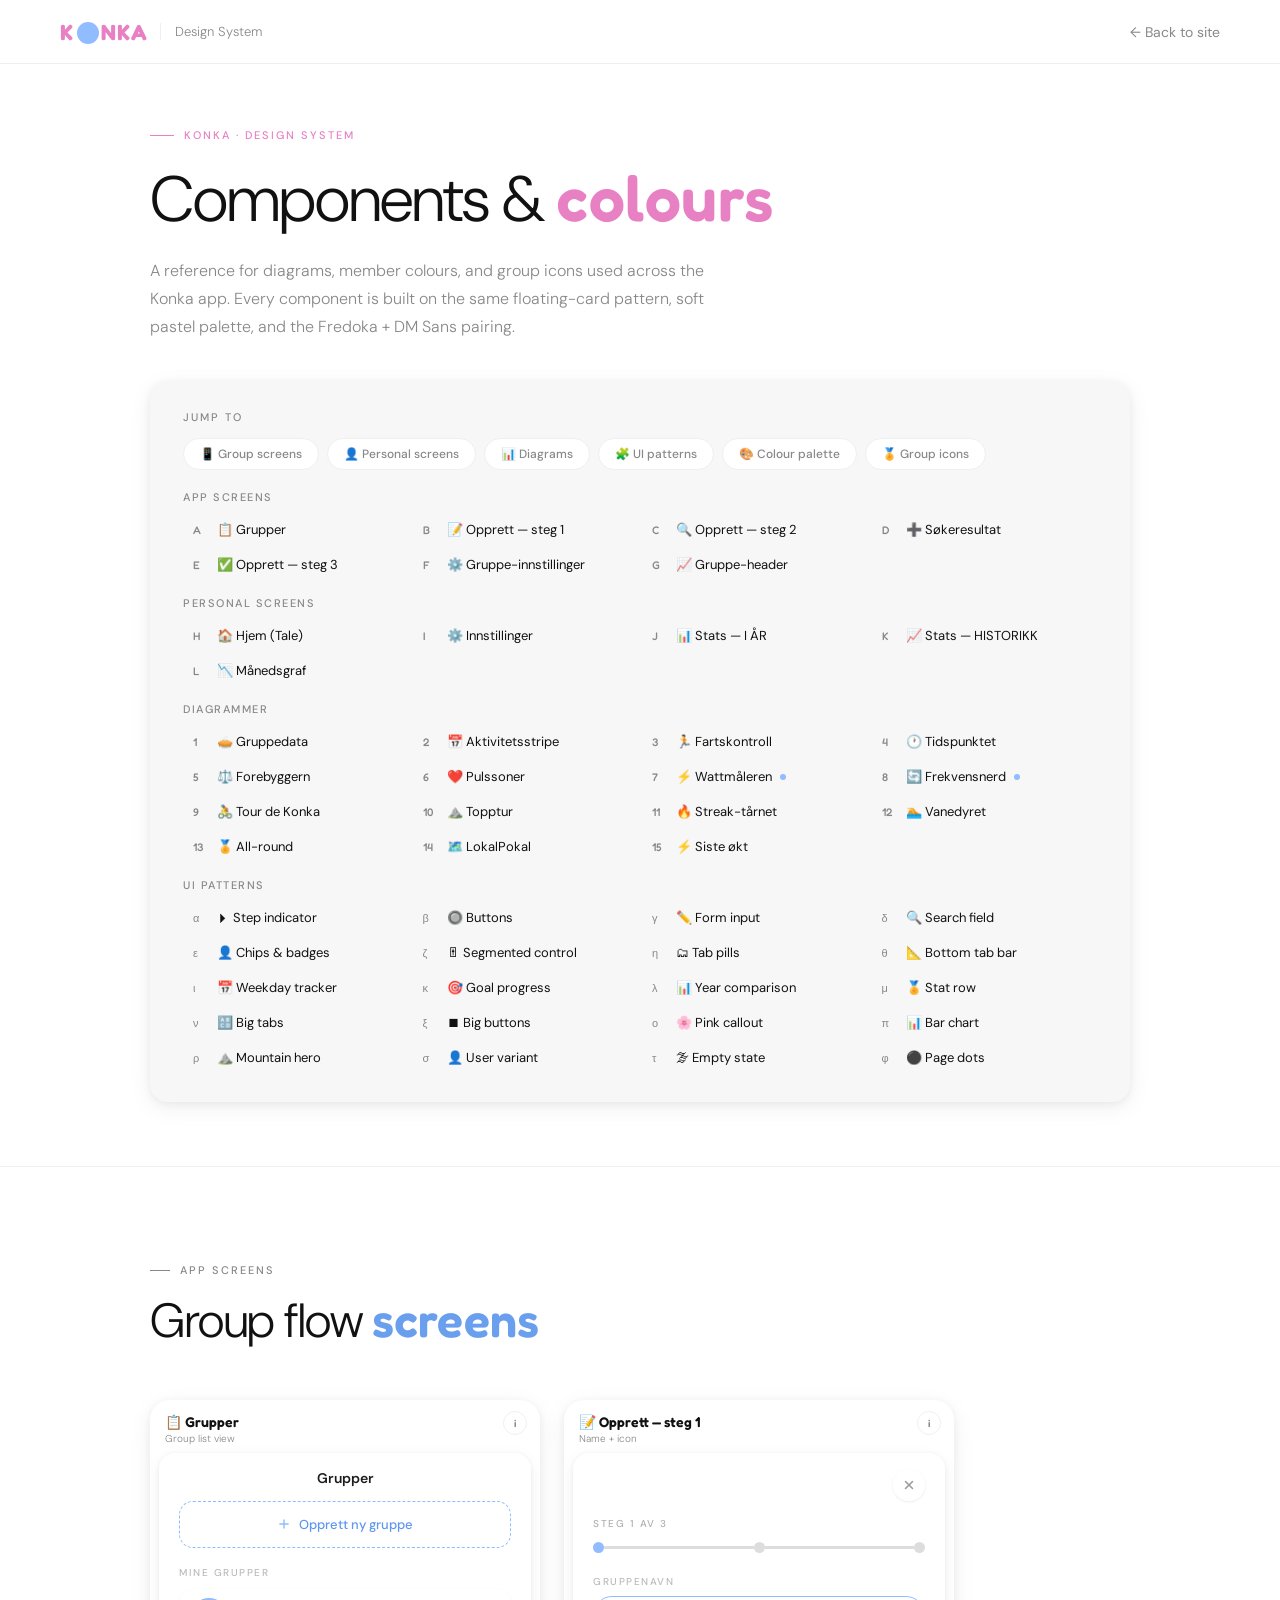
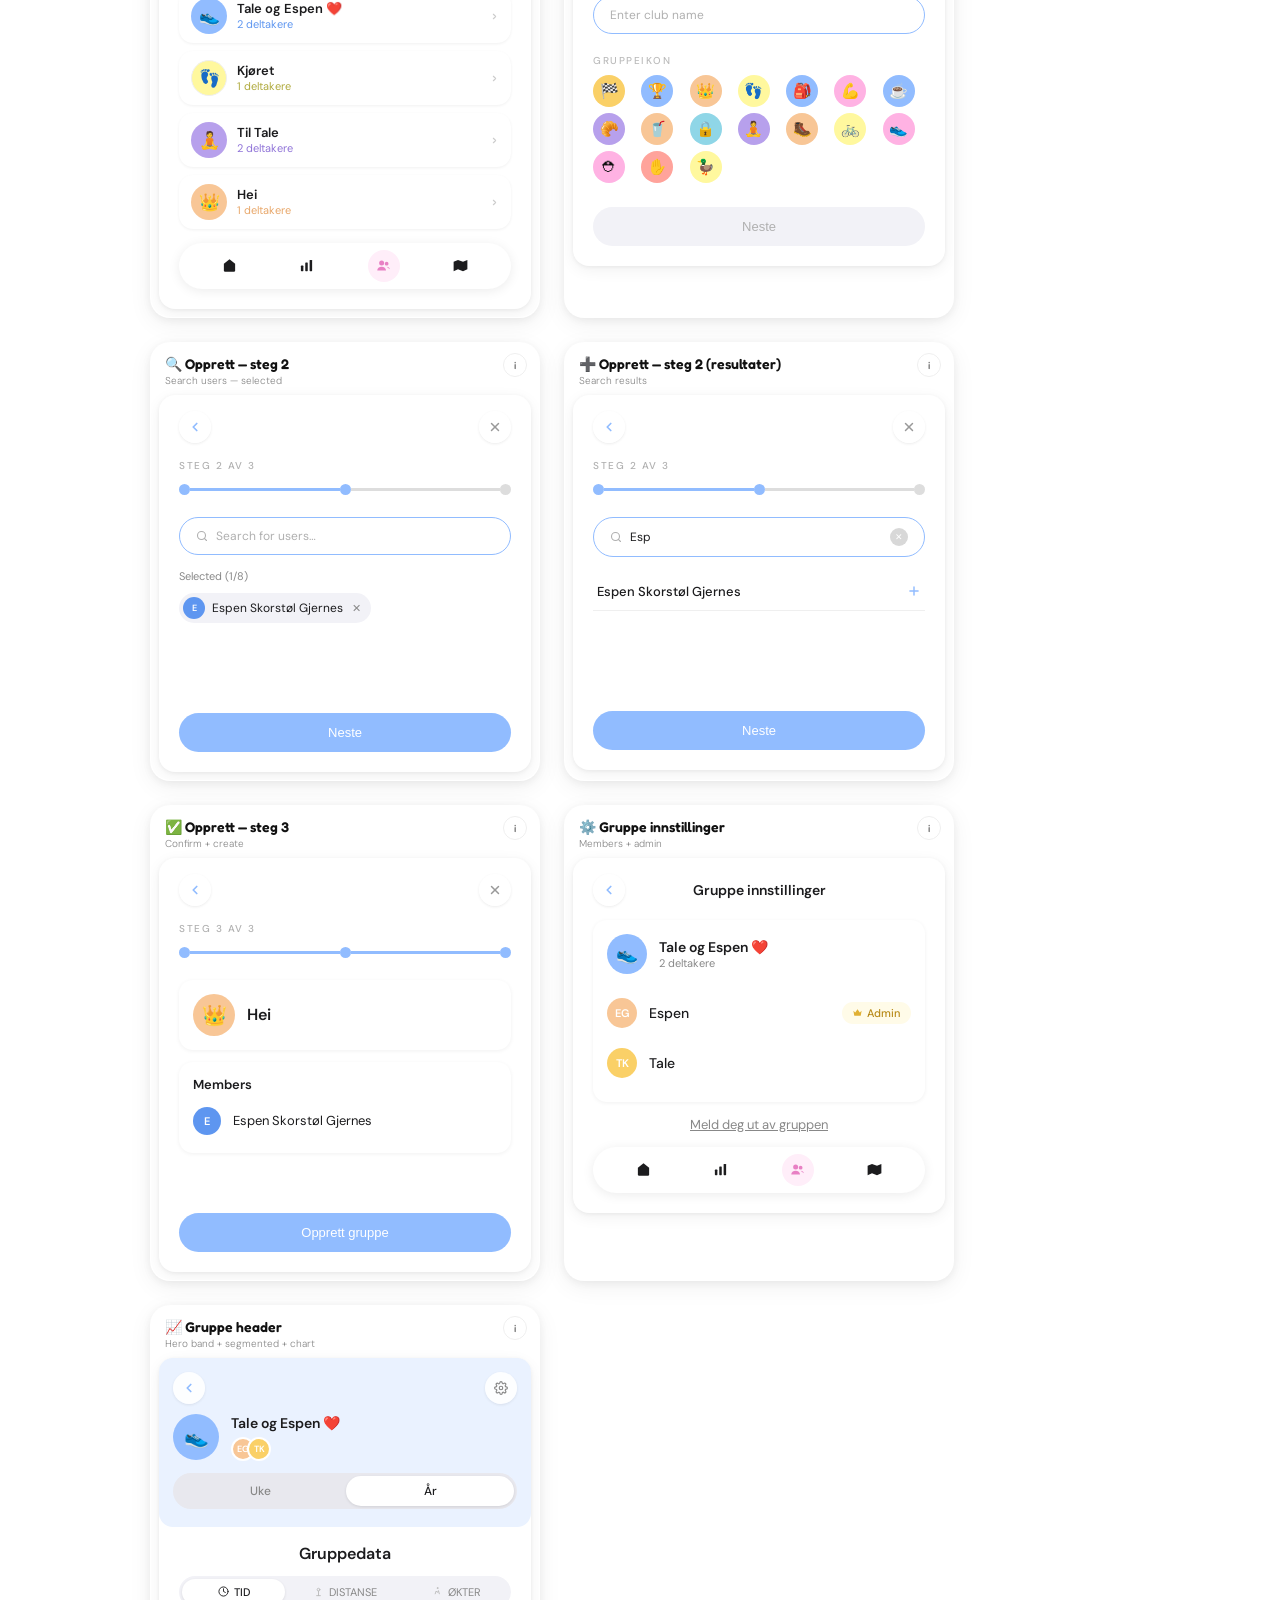
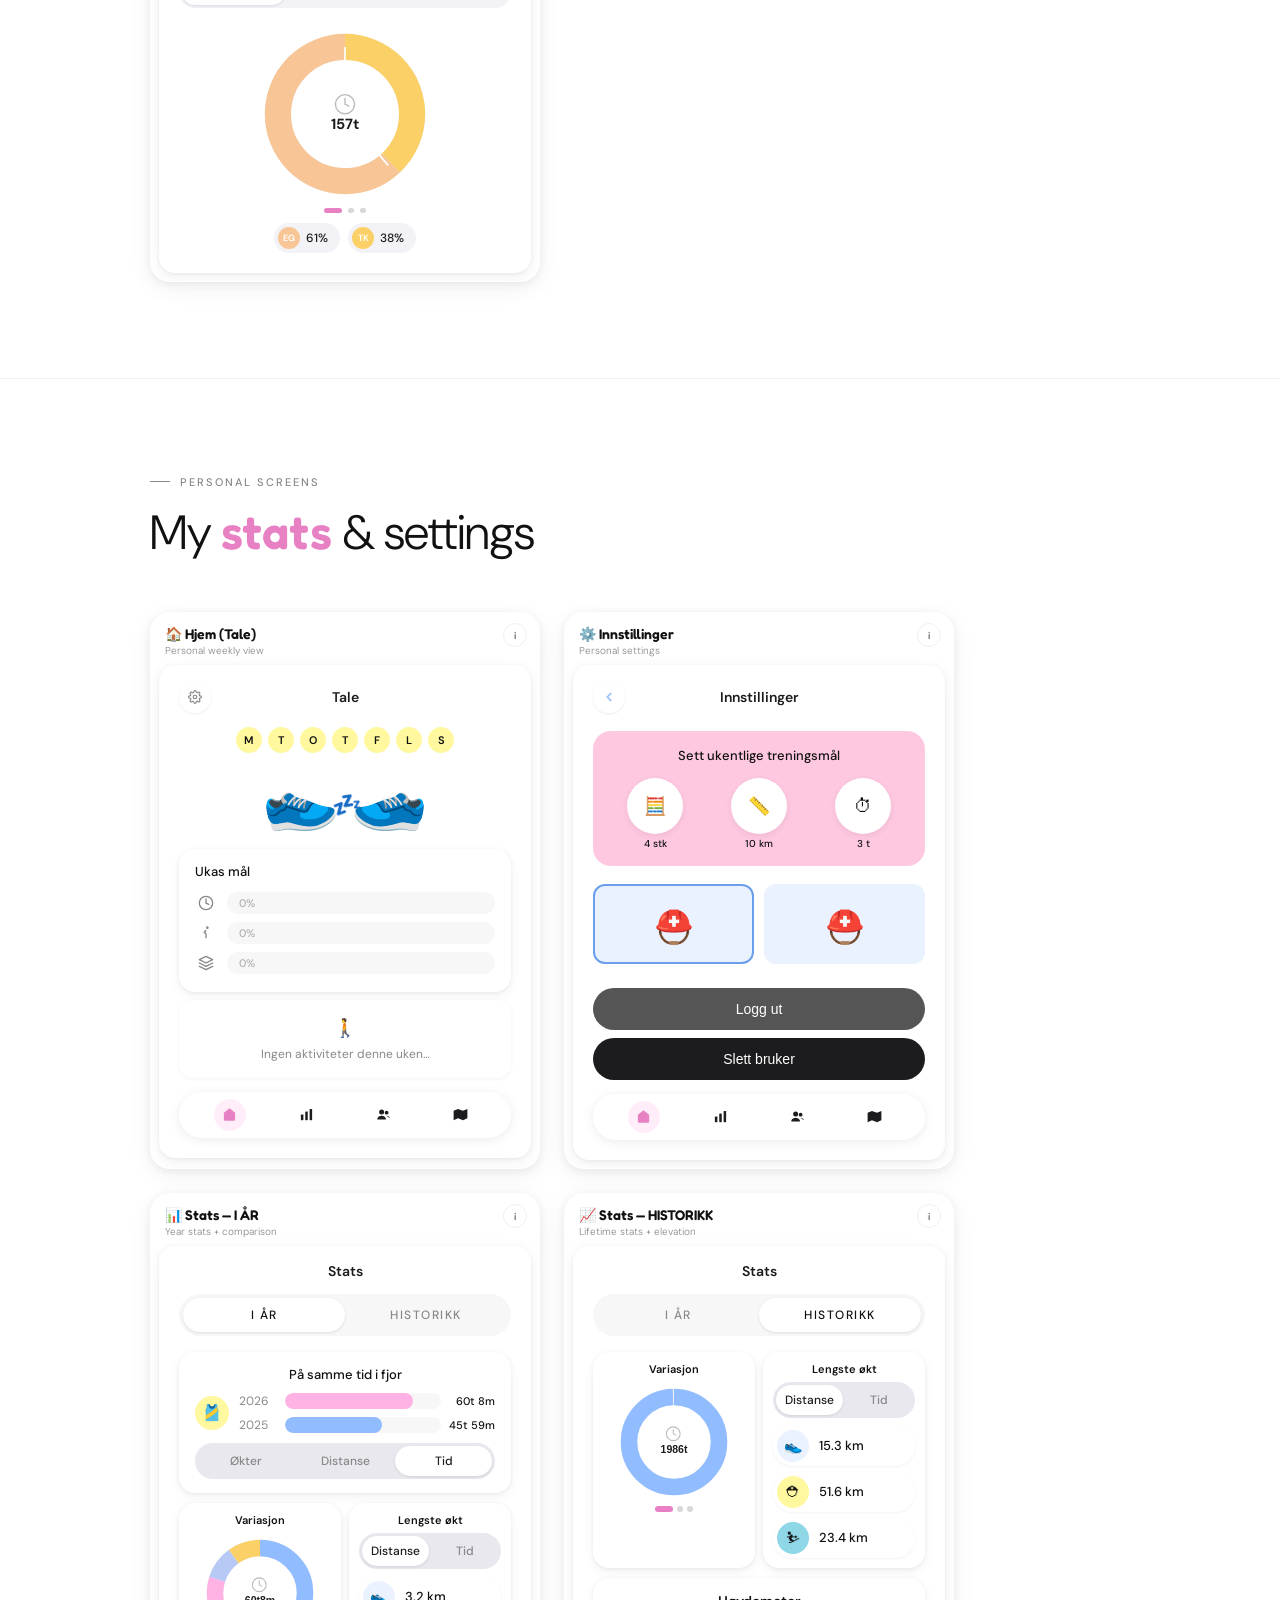
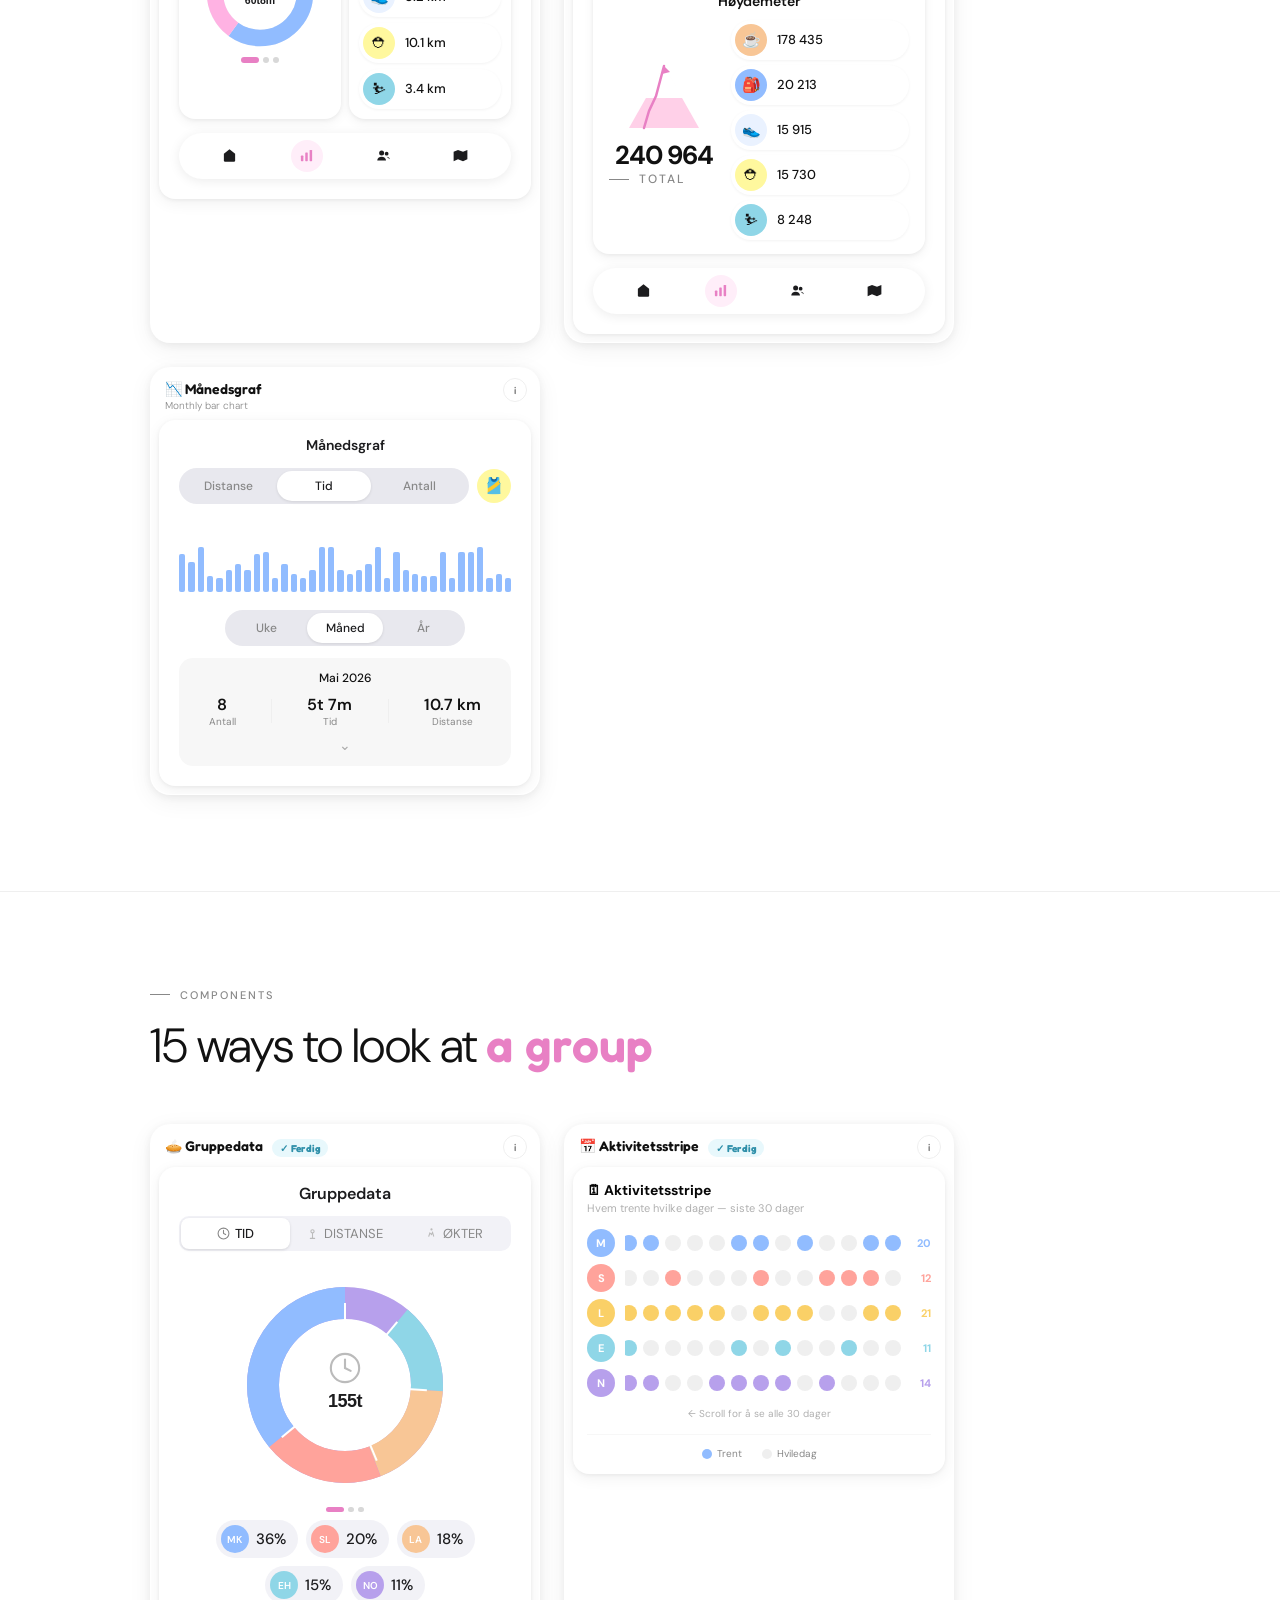
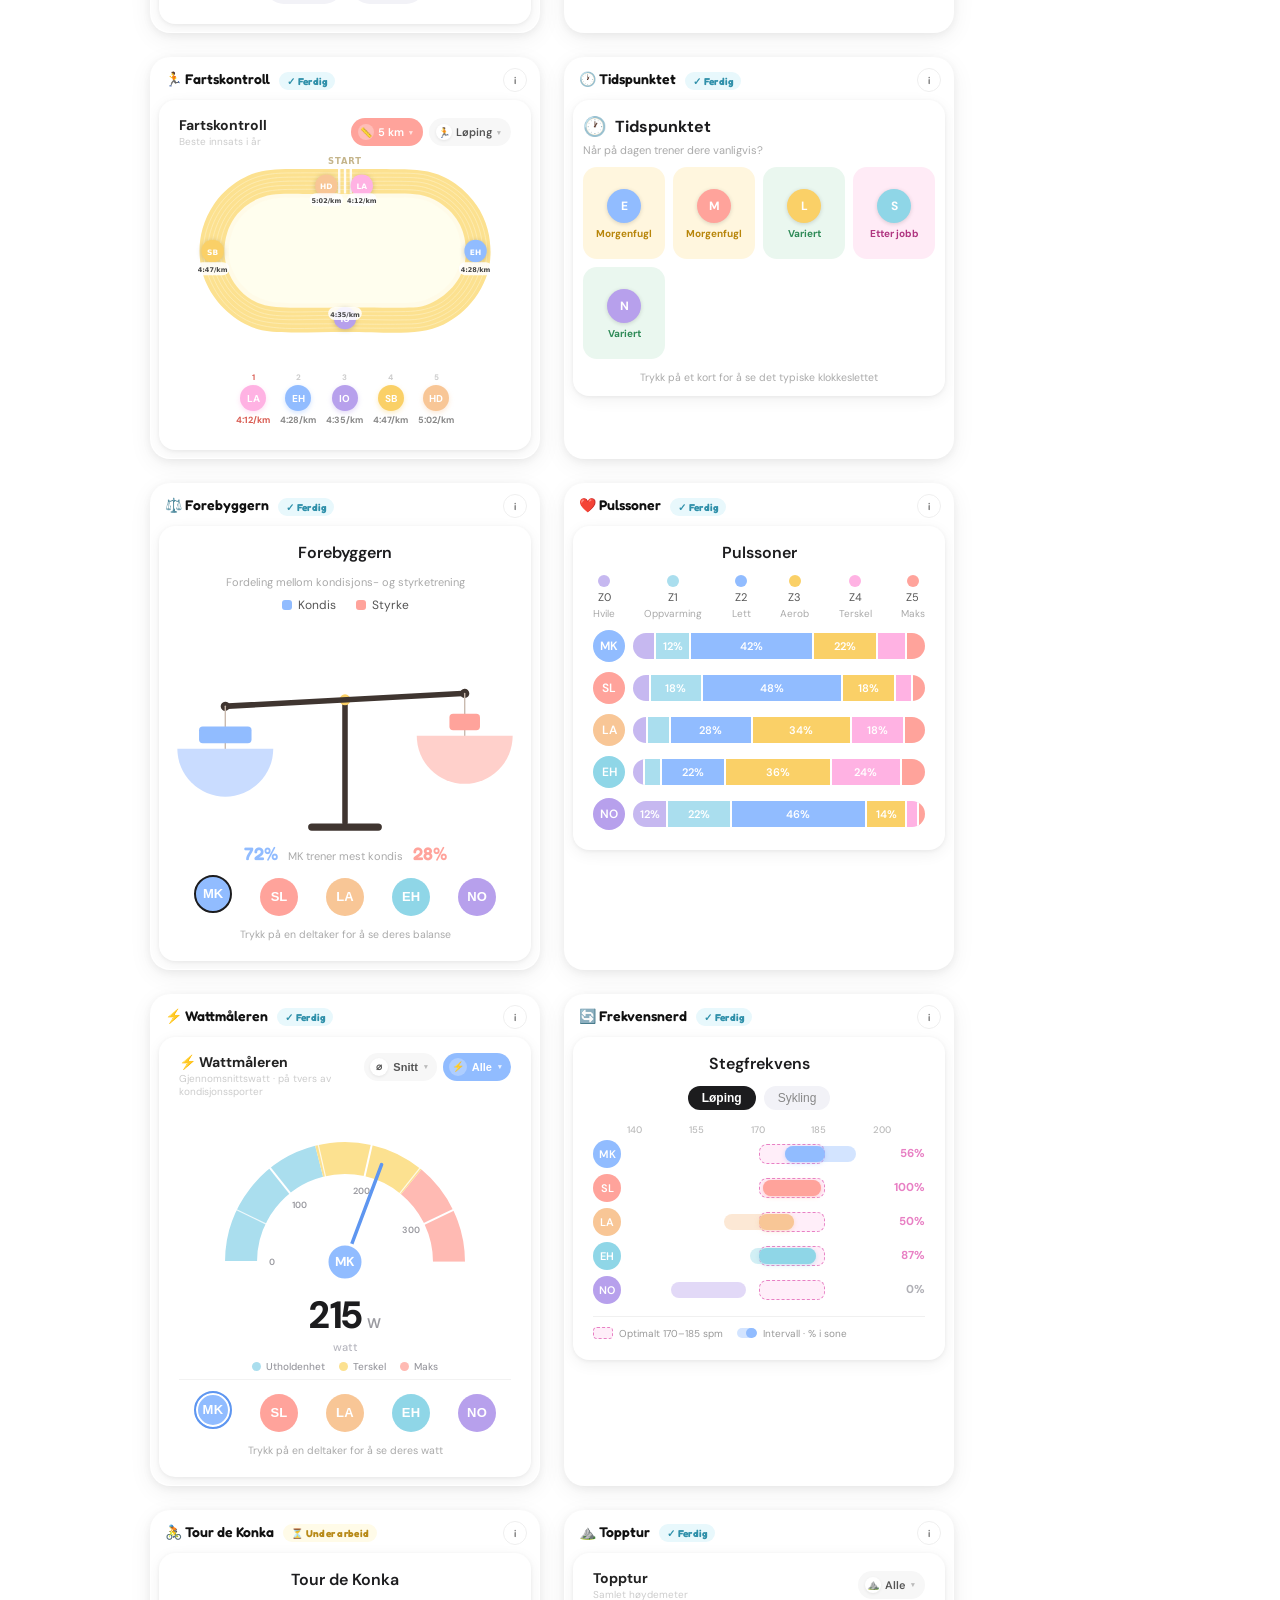
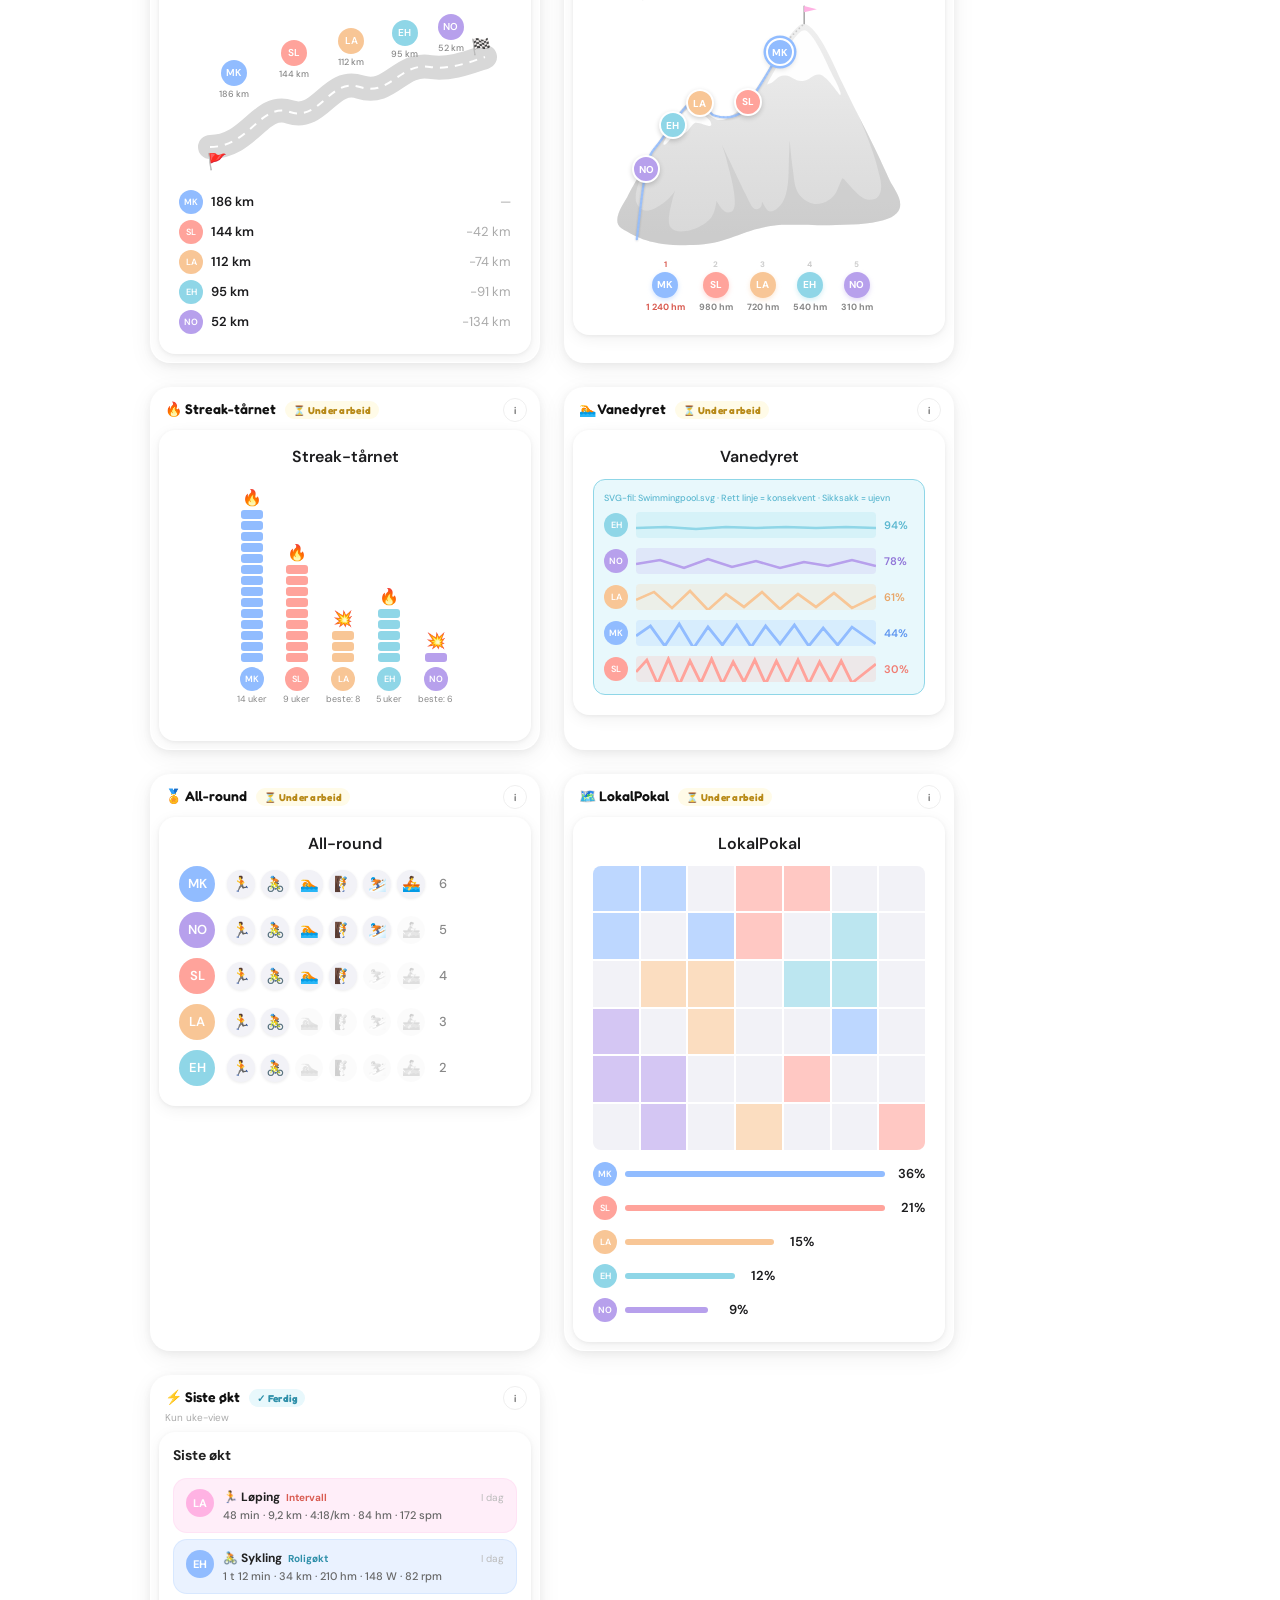
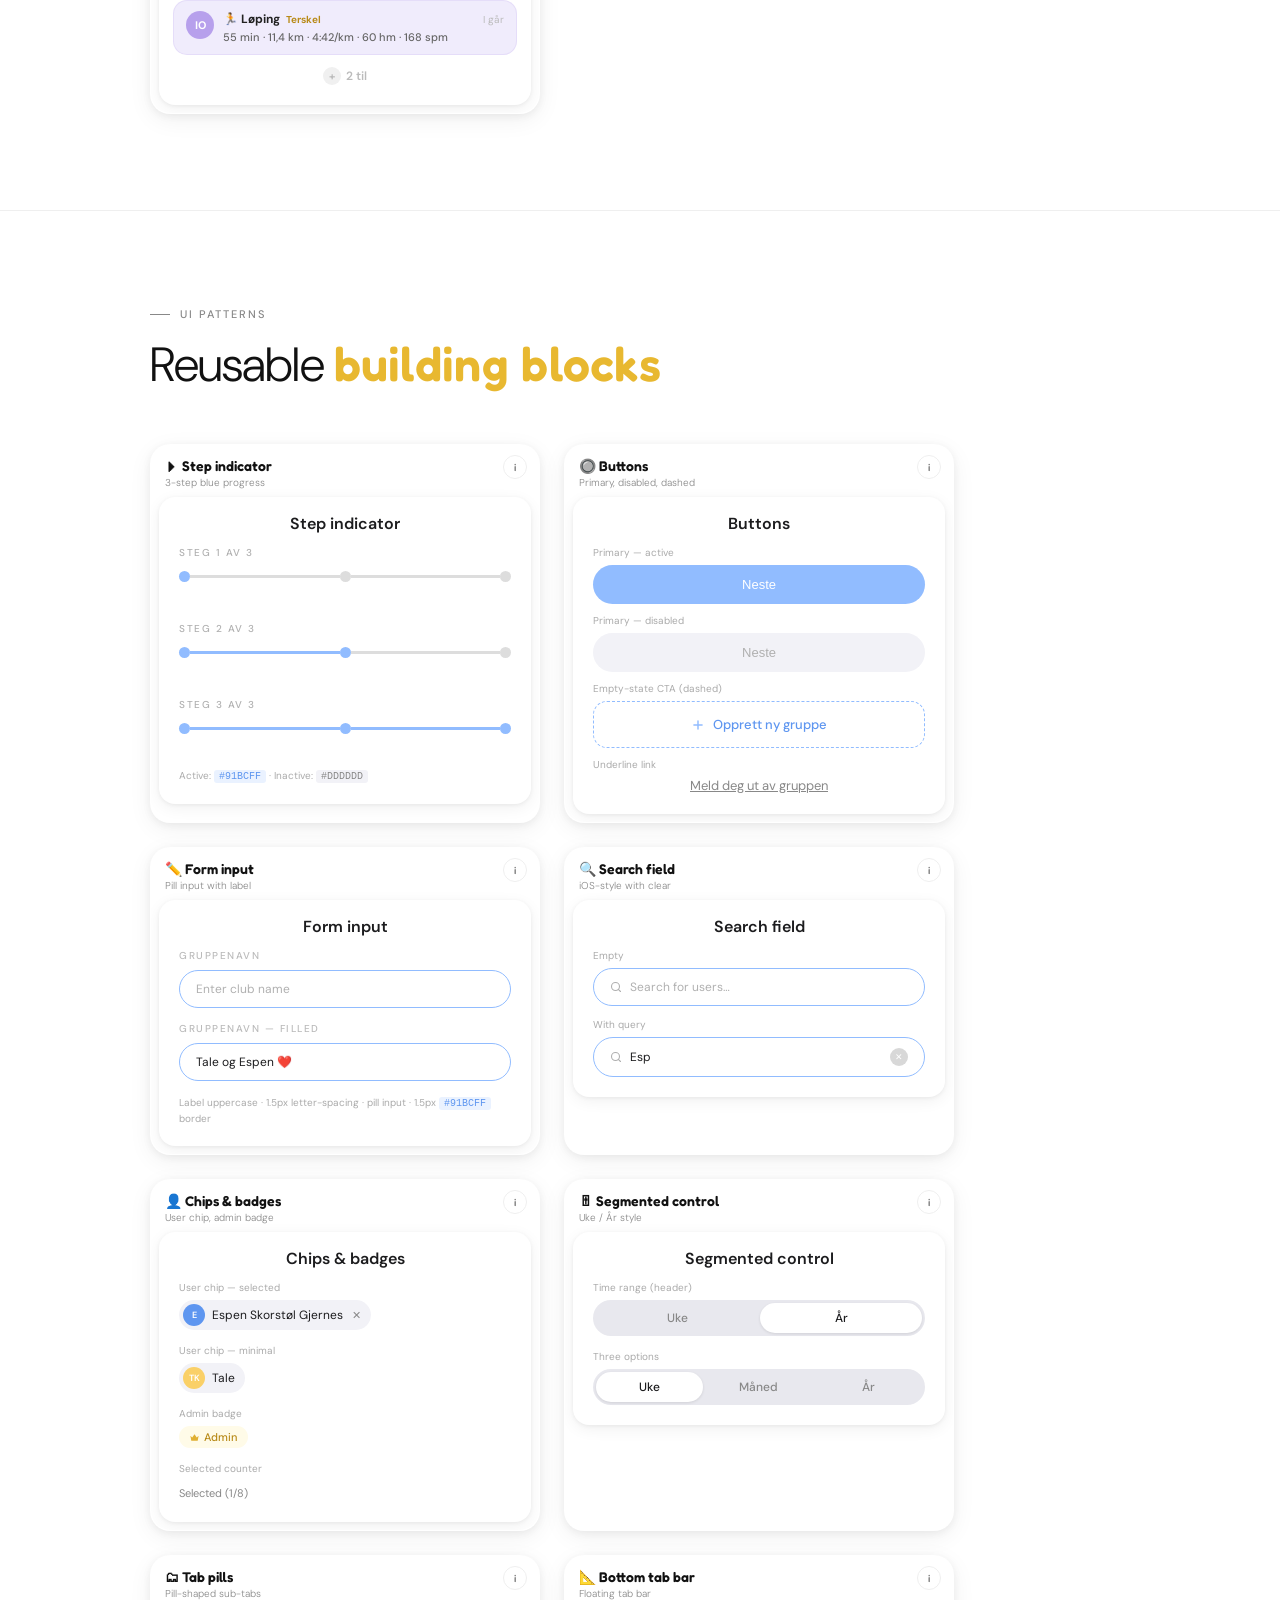
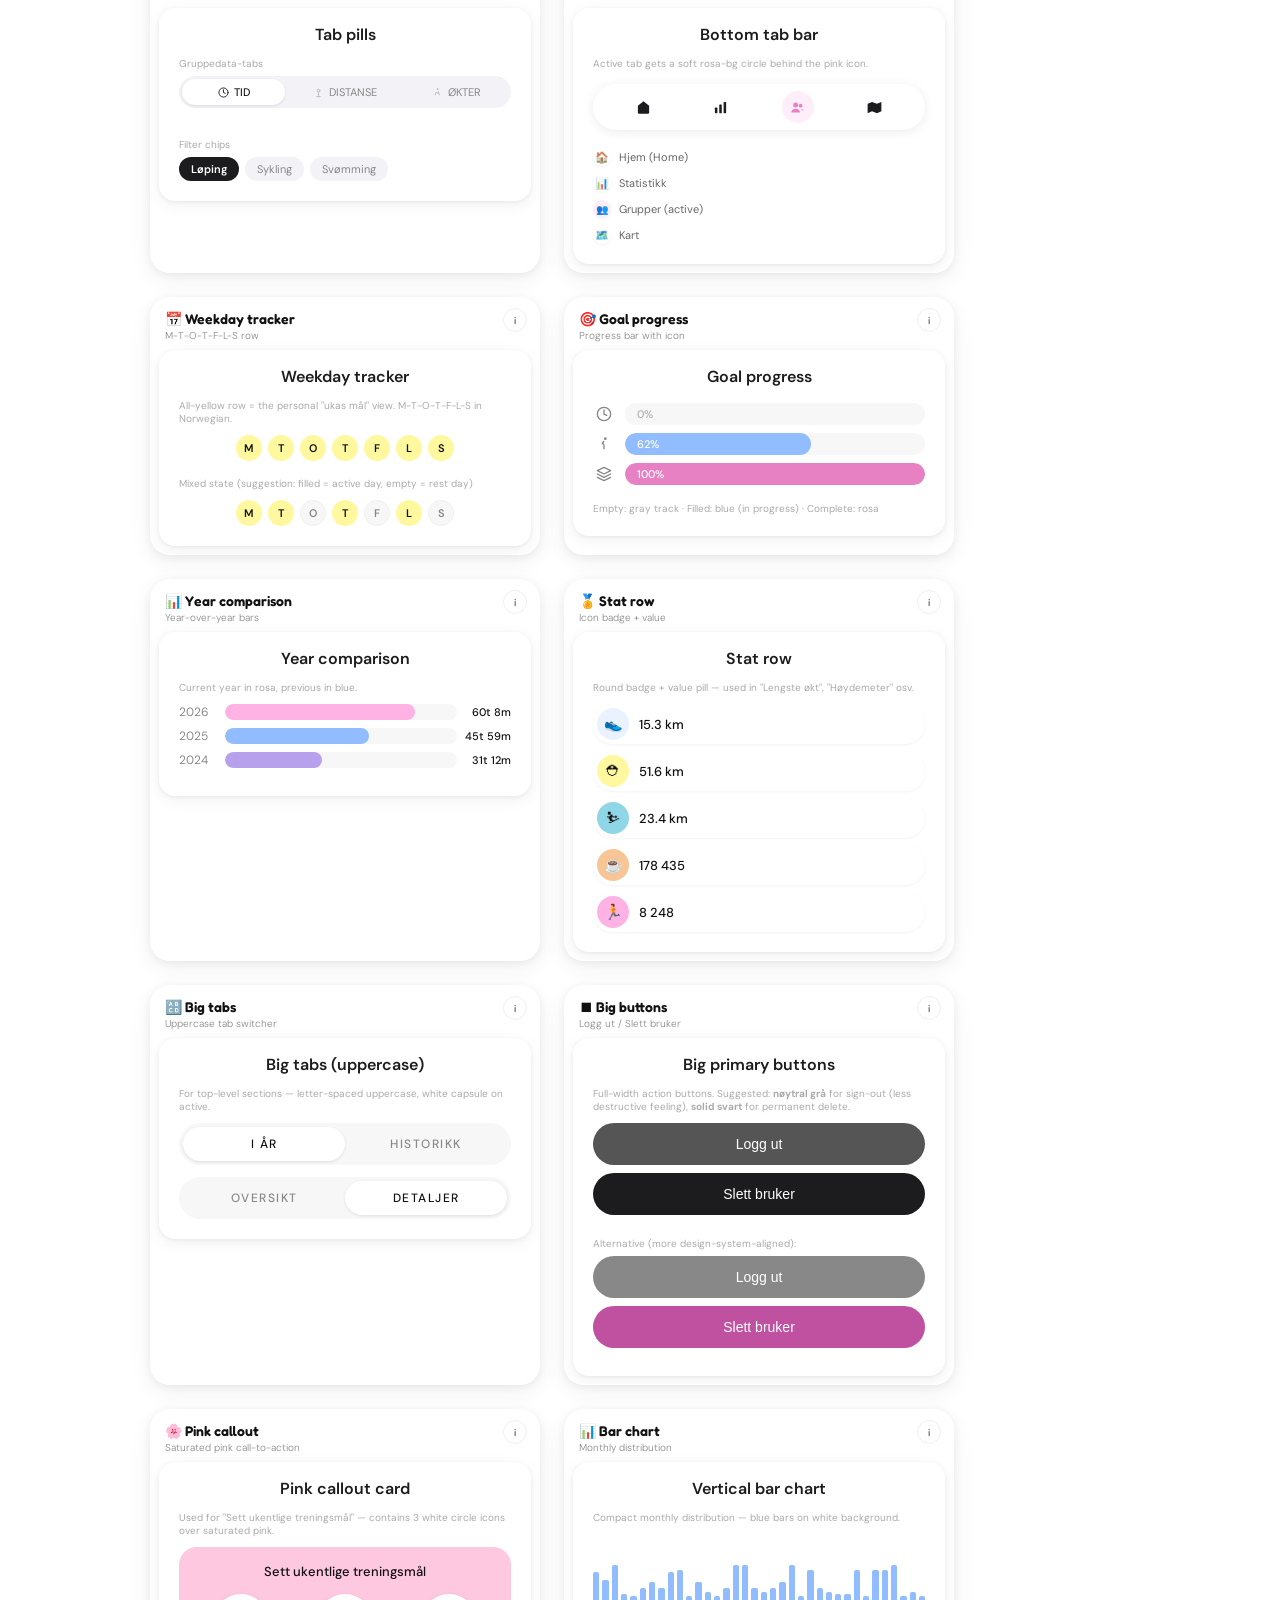
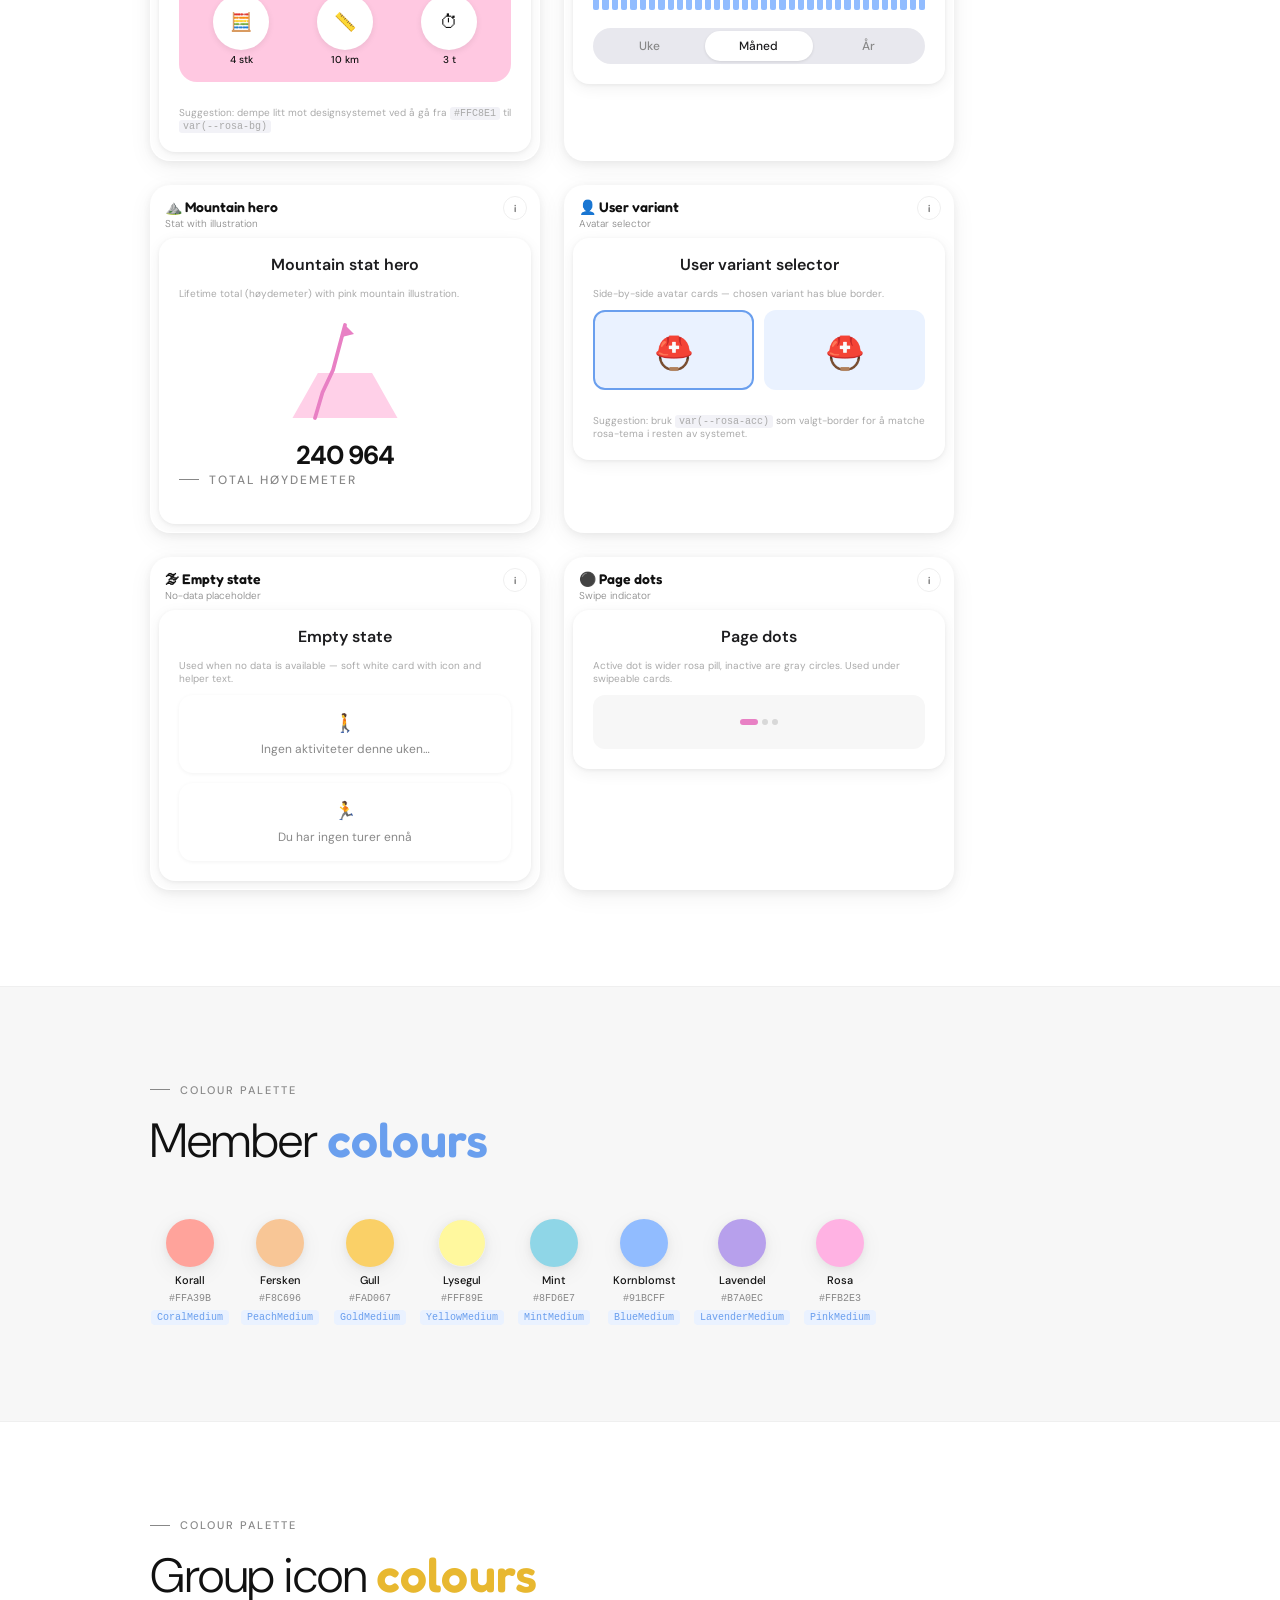
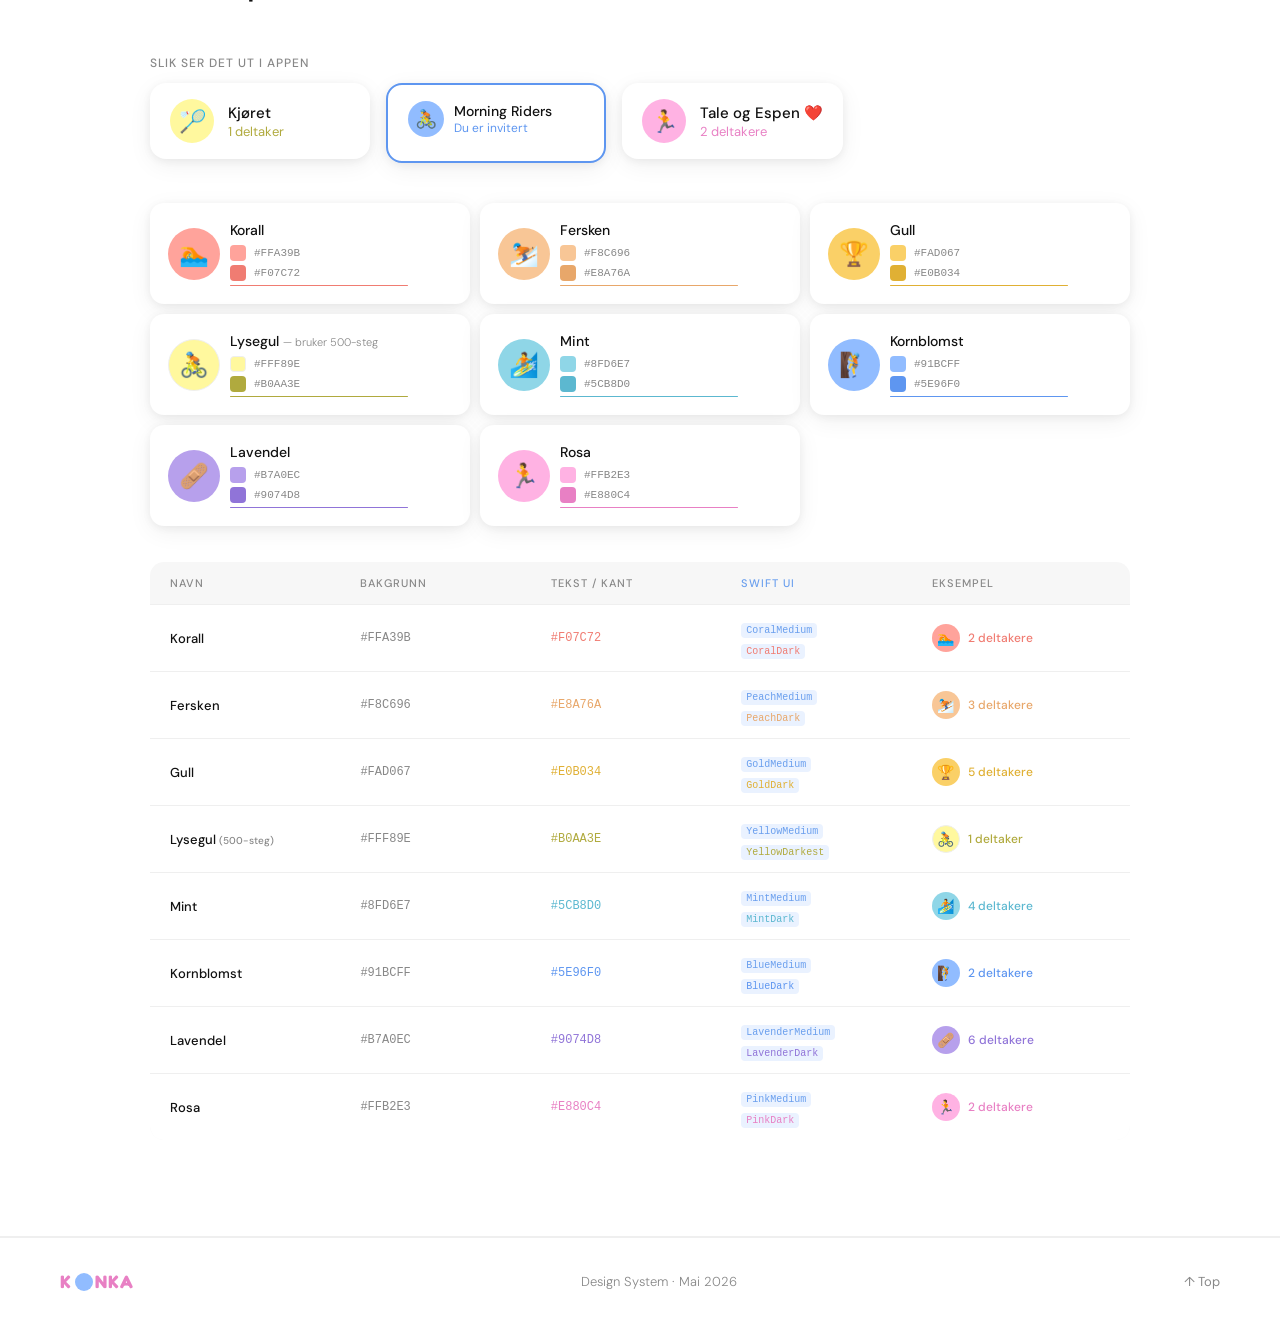
==== commit a2f25a07: "added finished Frekvensnerd and wattmåler" ====
--- a/index.html
+++ b/index.html
@@ -2188,46 +2188,390 @@
         <div class="diagram-card" id="d-wattmaleren">
           <div style="display:flex;align-items:flex-start;justify-content:space-between;">
             <div class="diagram-meta-left" style="padding:12px 0 0 14px;">
-              <span class="diagram-meta-name">⚡ Wattmåleren <span class="status-tag status-inprogress">⏳ Under arbeid</span></span>
-            </div>
-            <button class="info-btn">i</button>
-          </div>
-          <div class="app-card">
-            <div class="app-card-title">Wattmåleren</div>
-            <div style="display:flex;flex-direction:column;gap:10px;">
-              <div style="display:flex;align-items:center;gap:12px;"><div class="pc p-mia" style="width:36px;height:36px;font-size:13px;flex-shrink:0;">MK</div><div style="flex:1;height:36px;background:#F2F2F7;border-radius:100px;overflow:hidden;"><div style="width:85%;height:100%;background:#91BCFF;border-radius:100px;display:flex;align-items:center;padding-left:10px;font-size:13px;font-weight:600;color:white;">215 W</div></div></div>
-              <div style="display:flex;align-items:center;gap:12px;"><div class="pc p-sara" style="width:36px;height:36px;font-size:13px;flex-shrink:0;">SL</div><div style="flex:1;height:36px;background:#F2F2F7;border-radius:100px;overflow:hidden;"><div style="width:72%;height:100%;background:#FFA39B;border-radius:100px;display:flex;align-items:center;padding-left:10px;font-size:13px;font-weight:600;color:white;">182 W</div></div></div>
-              <div style="display:flex;align-items:center;gap:12px;"><div class="pc p-lars" style="width:36px;height:36px;font-size:13px;flex-shrink:0;">LA</div><div style="flex:1;height:36px;background:#F2F2F7;border-radius:100px;overflow:hidden;"><div style="width:62%;height:100%;background:#F8C696;border-radius:100px;display:flex;align-items:center;padding-left:10px;font-size:13px;font-weight:600;color:white;">158 W</div></div></div>
-              <div style="display:flex;align-items:center;gap:12px;"><div class="pc p-erik" style="width:36px;height:36px;font-size:13px;flex-shrink:0;">EH</div><div style="flex:1;height:36px;background:#F2F2F7;border-radius:100px;overflow:hidden;"><div style="width:50%;height:100%;background:#8FD6E7;border-radius:100px;display:flex;align-items:center;padding-left:10px;font-size:13px;font-weight:600;color:white;">127 W</div></div></div>
-              <div style="display:flex;align-items:center;gap:12px;"><div class="pc p-nora" style="width:36px;height:36px;font-size:13px;flex-shrink:0;">NO</div><div style="flex:1;height:36px;background:#F2F2F7;border-radius:100px;overflow:hidden;"><div style="width:40%;height:100%;background:#B7A0EC;border-radius:100px;display:flex;align-items:center;padding-left:10px;font-size:13px;font-weight:600;color:white;">102 W</div></div></div>
-            </div>
-            <p style="font-size:11px;color:#aaa;margin-top:8px;text-align:center;">Beste enkelttur: M 245 · S 198 · L 171 · E 143 · N 118 W</p>
-          </div>
+              <span class="diagram-meta-name">⚡ Wattmåleren <span class="status-tag status-finished">✓ Ferdig</span></span>
+            </div>
+            <button class="info-btn" onclick="this.closest('.diagram-card').querySelector('.watt-back').style.display='flex';this.closest('.diagram-card').querySelector('.watt-front').style.display='none'">i</button>
+          </div>
+          <div class="app-card" style="position:relative;">
+            <!-- FRONT -->
+            <div class="watt-front">
+              <!-- header: tittel + dropdown-piller -->
+              <div style="display:flex;align-items:flex-start;justify-content:space-between;margin-bottom:14px;gap:8px;">
+                <div>
+                  <div style="font-size:14px;font-weight:700;color:#222;display:flex;align-items:center;gap:5px;">⚡ Wattmåleren</div>
+                  <div class="watt-sub" style="font-size:10px;color:#CCC;margin-top:1px;">Gjennomsnittswatt · på tvers av kondisjonssporter</div>
+                </div>
+                <div style="display:flex;gap:6px;flex-shrink:0;">
+                  <!-- metrikk-pill -->
+                  <div style="position:relative;">
+                    <button class="watt-pill" data-menu="metric" style="display:flex;align-items:center;gap:5px;padding:0 9px 0 6px;height:28px;border-radius:14px;border:none;cursor:pointer;background:#F7F7F7;color:#555;font-size:11px;font-weight:600;">
+                      <span style="width:18px;height:18px;border-radius:50%;background:#fff;box-shadow:0 1px 3px rgba(0,0,0,.08);display:flex;align-items:center;justify-content:center;font-size:10px;" class="watt-pill-icon">⌀</span>
+                      <span class="watt-pill-label">Snitt</span>
+                      <span style="font-size:7px;color:#BBB;margin-left:1px;">▾</span>
+                    </button>
+                    <div class="watt-dropdown" data-for="metric" style="display:none;position:absolute;top:32px;right:0;z-index:20;background:#fff;border-radius:12px;padding:5px;min-width:150px;box-shadow:0 6px 24px rgba(0,0,0,.14),0 1px 4px rgba(0,0,0,.08);border:1px solid #F0F0F0;"></div>
+                  </div>
+                  <!-- sport-pill (aktiv-farge = kornblomst) -->
+                  <div style="position:relative;">
+                    <button class="watt-pill" data-menu="sport" style="display:flex;align-items:center;gap:5px;padding:0 9px 0 6px;height:28px;border-radius:14px;border:none;cursor:pointer;background:#91BCFF;color:#fff;font-size:11px;font-weight:600;">
+                      <span style="width:18px;height:18px;border-radius:50%;background:rgba(255,255,255,0.26);display:flex;align-items:center;justify-content:center;font-size:10px;" class="watt-pill-icon">⚡</span>
+                      <span class="watt-pill-label">Alle</span>
+                      <span style="font-size:7px;opacity:.8;margin-left:1px;">▾</span>
+                    </button>
+                    <div class="watt-dropdown" data-for="sport" style="display:none;position:absolute;top:32px;right:0;z-index:20;background:#fff;border-radius:12px;padding:5px;min-width:150px;box-shadow:0 6px 24px rgba(0,0,0,.14),0 1px 4px rgba(0,0,0,.08);border:1px solid #F0F0F0;"></div>
+                  </div>
+                </div>
+              </div>
+
+              <!-- måler -->
+              <div style="position:relative;width:300px;max-width:100%;margin:0 auto;">
+                <svg class="watt-gauge" viewBox="0 0 300 172" style="width:100%;display:block;overflow:visible;" xmlns="http://www.w3.org/2000/svg"></svg>
+              </div>
+
+              <!-- verdi under skiva -->
+              <div style="text-align:center;margin-top:6px;">
+                <span class="watt-value" style="font-size:38px;font-weight:800;letter-spacing:-0.5px;color:#1C1C1E;font-variant-numeric:tabular-nums;">215</span><span class="watt-unit" style="font-size:14px;font-weight:600;color:#9A9AA0;margin-left:4px;">W</span>
+                <div class="watt-value-sub" style="font-size:11px;font-weight:500;color:#B8B8C0;">watt</div>
+              </div>
+
+              <!-- sone-forklaring -->
+              <div style="display:flex;justify-content:center;gap:14px;margin-top:6px;margin-bottom:6px;">
+                <span style="display:flex;align-items:center;gap:5px;font-size:10px;color:#9A9AA0;font-weight:500;"><span style="width:9px;height:9px;border-radius:50%;background:#AADEEE;"></span>Utholdenhet</span>
+                <span style="display:flex;align-items:center;gap:5px;font-size:10px;color:#9A9AA0;font-weight:500;"><span style="width:9px;height:9px;border-radius:50%;background:#FCE190;"></span>Terskel</span>
+                <span style="display:flex;align-items:center;gap:5px;font-size:10px;color:#9A9AA0;font-weight:500;"><span style="width:9px;height:9px;border-radius:50%;background:#FFBAB3;"></span>Maks</span>
+              </div>
+
+              <!-- navnesirkel-velgere (Forebyggern-stil) -->
+              <div class="watt-pickers" style="display:flex;justify-content:space-around;gap:6px;padding:4px 4px 0;margin-top:6px;border-top:1px solid #F2F2F2;padding-top:14px;"></div>
+              <p style="font-size:10.5px;color:#aaa;text-align:center;margin:12px 0 0;">Trykk på en deltaker for å se deres watt</p>
+            </div>
+
+            <!-- BACK (info-flipp) -->
+            <div class="watt-back" style="display:none;position:absolute;inset:0;background:#1C1C1E;border-radius:16px;padding:22px 22px 20px;color:#fff;flex-direction:column;">
+              <div style="display:flex;align-items:center;gap:8px;margin-bottom:12px;"><span style="font-size:18px;">⚡</span><span style="font-size:16px;font-weight:700;">Wattmåleren</span></div>
+              <p style="font-size:12.5px;line-height:1.65;color:#D6D6D6;margin:0;">Måleren viser <b style="color:#fff;">watt</b> — et direkte mål på effekt. Velg snittwatt i perioden eller beste enkelttur, samlet eller per sport. Fargesonene viser hva tallet betyr: <b style="color:#AADEEE;">utholdenhet</b>, <b style="color:#FCE190;">terskel</b> og <b style="color:#FFBAB3;">maks</b>.</p>
+              <p style="font-size:12.5px;line-height:1.65;color:#D6D6D6;margin-top:12px;">Det er ingen «vinner» her — god trening betyr ulik watt på ulike økter. Krever utstyr som måler watt; deltakere uten vises uten verdi.</p>
+              <button onclick="this.closest('.diagram-card').querySelector('.watt-back').style.display='none';this.closest('.diagram-card').querySelector('.watt-front').style.display='block'" style="margin-top:auto;align-self:flex-start;padding:8px 16px;border-radius:8px;border:1.5px solid #444;background:transparent;color:#fff;font-size:12px;font-weight:600;cursor:pointer;">← Tilbake</button>
+            </div>
+          </div>
+          <script>
+          (function(){
+            var card = document.getElementById("d-wattmaleren");
+            var MAX_W = 350;
+            var PAL = {
+              kornblomst:{base:"#91BCFF",dark:"#5E96F0"},
+              korall:    {base:"#FFA39B",dark:"#D95C52"},
+              fersken:   {base:"#F8C696",dark:"#CC8442"},
+              mint:      {base:"#8FD6E7",dark:"#3E96AC"},
+              lavendel:  {base:"#B7A0EC",dark:"#7A5BC8"}
+            };
+            var MEMBERS = [
+              {id:"MK",color:"kornblomst",snitt:{alle:215,sykling:228,lop:196,ro:205},best:{alle:261,sykling:284,lop:238,ro:252}},
+              {id:"SL",color:"korall",    snitt:{alle:182,sykling:190,lop:171,ro:null},best:{alle:224,sykling:241,lop:205,ro:null}},
+              {id:"LA",color:"fersken",   snitt:{alle:158,sykling:166,lop:149,ro:152}, best:{alle:198,sykling:212,lop:181,ro:189}},
+              {id:"EH",color:"mint",      snitt:{alle:127,sykling:134,lop:119,ro:null},best:{alle:164,sykling:178,lop:146,ro:null}},
+              {id:"NO",color:"lavendel",  snitt:{alle:102,sykling:null,lop:98, ro:109}, best:{alle:138,sykling:null,lop:124,ro:151}}
+            ];
+            var SPORTS = [
+              {key:"alle",   label:"Alle",   icon:"⚡",short:"på tvers av kondisjonssporter"},
+              {key:"sykling",label:"Sykling",icon:"🚴",short:"sykling"},
+              {key:"lop",    label:"Løping", icon:"🏃",short:"løping"},
+              {key:"ro",     label:"Roing",  icon:"🚣",short:"roing"}
+            ];
+            var METRICS = [
+              {key:"snitt",label:"Snitt",    icon:"⌀",short:"Gjennomsnittswatt"},
+              {key:"best", label:"Beste tur",icon:"★",short:"Beste enkelttur"}
+            ];
+            var ZONES = [
+              {to:0.42,color:"#AADEEE",label:"Utholdenhet"},
+              {to:0.72,color:"#FCE190",label:"Terskel"},
+              {to:1.0, color:"#FFBAB3",label:"Maks"}
+            ];
+            var G = {cx:150,cy:150,r:120,rInner:88,startA:180,endA:0};
+
+            var state = {sport:"alle",metric:"snitt",selected:"MK",shown:0};
+
+            function polar(cx,cy,r,deg){var a=deg*Math.PI/180;return [cx+r*Math.cos(a),cy-r*Math.sin(a)];}
+            function valToAngle(t){return G.startA+(G.endA-G.startA)*t;}
+            function arcPath(r,t0,t1){
+              var a0=valToAngle(t0),a1=valToAngle(t1);
+              var p0=polar(G.cx,G.cy,r,a0),p1=polar(G.cx,G.cy,r,a1);
+              var large=Math.abs(a1-a0)>180?1:0;
+              return "M "+p0[0]+" "+p0[1]+" A "+r+" "+r+" 0 "+large+" 1 "+p1[0]+" "+p1[1];
+            }
+            function svgEl(tag,attrs){
+              var e=document.createElementNS("http://www.w3.org/2000/svg",tag);
+              for(var k in attrs){e.setAttribute(k,attrs[k]);}
+              return e;
+            }
+
+            var gauge = card.querySelector(".watt-gauge");
+            // statiske lag bygges én gang
+            var zoneLayer = svgEl("g",{}); gauge.appendChild(zoneLayer);
+            var tickLayer = svgEl("g",{}); gauge.appendChild(tickLayer);
+            var needle = svgEl("line",{"stroke-width":"3.5","stroke-linecap":"round"}); gauge.appendChild(needle);
+            var hub = svgEl("circle",{cx:G.cx,cy:G.cy,r:18,stroke:"#fff","stroke-width":"3"}); gauge.appendChild(hub);
+            var hubText = svgEl("text",{x:G.cx,y:G.cy+4,"text-anchor":"middle","font-size":"13","font-weight":"700","letter-spacing":"0.3"}); gauge.appendChild(hubText);
+
+            (function buildStatic(){
+              var mid=(G.r+G.rInner)/2, sw=G.r-G.rInner, from=0;
+              for(var i=0;i<ZONES.length;i++){
+                zoneLayer.appendChild(svgEl("path",{d:arcPath(mid,from,ZONES[i].to),fill:"none",stroke:ZONES[i].color,"stroke-width":sw}));
+                from=ZONES[i].to;
+              }
+              var marks=[0,50,100,150,200,250,300,350];
+              for(var j=0;j<marks.length;j++){
+                var w=marks[j], tt=w/MAX_W, a=valToAngle(tt), major=(w%100===0);
+                var pi=polar(G.cx,G.cy,G.rInner-3,a), po=polar(G.cx,G.cy,G.r+2,a);
+                tickLayer.appendChild(svgEl("line",{x1:pi[0],y1:pi[1],x2:po[0],y2:po[1],stroke:major?"#fff":"#ffffffcc","stroke-width":major?2:1.2}));
+                if(major){
+                  var pt=polar(G.cx,G.cy,G.rInner-15,a);
+                  var t=svgEl("text",{x:pt[0],y:pt[1]+3,"text-anchor":"middle","font-size":"9","font-weight":"600",fill:"#9A9AA0"});
+                  t.textContent=w; tickLayer.appendChild(t);
+                }
+              }
+            })();
+
+            function curMember(){ for(var i=0;i<MEMBERS.length;i++){if(MEMBERS[i].id===state.selected)return MEMBERS[i];} }
+            function curValue(m){ return m[state.metric][state.sport]; }
+
+            var raf=null;
+            function animateNeedle(target,col){
+              if(raf)cancelAnimationFrame(raf);
+              var from=state.shown, start=null, dur=650;
+              function tick(ts){
+                if(!start)start=ts;
+                var p=Math.min((ts-start)/dur,1), e=1-Math.pow(1-p,3);
+                state.shown=from+(target-from)*e;
+                var a=valToAngle(state.shown), tip=polar(G.cx,G.cy,G.r-16,a);
+                needle.setAttribute("x1",G.cx);needle.setAttribute("y1",G.cy);
+                needle.setAttribute("x2",tip[0]);needle.setAttribute("y2",tip[1]);
+                needle.setAttribute("stroke",col);
+                if(p<1)raf=requestAnimationFrame(tick);
+              }
+              raf=requestAnimationFrame(tick);
+            }
+
+            function render(){
+              var m=curMember(), pal=PAL[m.color], v=curValue(m), has=(v!=null);
+              // undertittel
+              var sp=SPORTS.filter(function(s){return s.key===state.sport;})[0];
+              var me=METRICS.filter(function(x){return x.key===state.metric;})[0];
+              card.querySelector(".watt-sub").textContent = me.short+" · "+sp.short;
+              // verdi
+              card.querySelector(".watt-value").textContent = has? v : "—";
+              card.querySelector(".watt-value").style.color = has? "#1C1C1E":"#C7C7CC";
+              card.querySelector(".watt-unit").textContent = has? "W":"";
+              card.querySelector(".watt-value-sub").textContent = has? "watt":"ingen wattmåler";
+              // nav
+              hub.setAttribute("fill", has? pal.base : "#E6E6EA");
+              hubText.setAttribute("fill", has? "#fff":"#A8A8B0");
+              hubText.textContent = m.id;
+              // nål
+              needle.style.display = has? "block":"none";
+              animateNeedle(has? Math.min(v/MAX_W,1):0, pal.dark);
+              // pickers aktiv-stil
+              card.querySelectorAll(".watt-pick").forEach(function(btn){
+                var id=btn.getAttribute("data-id");
+                var mm=null; for(var i=0;i<MEMBERS.length;i++){if(MEMBERS[i].id===id)mm=MEMBERS[i];}
+                var pv=mm[state.metric][state.sport], ph=(pv!=null), pp=PAL[mm.color], sel=(id===state.selected);
+                btn.style.background = ph? pp.base : "#E6E6EA";
+                btn.style.color = ph? "#fff":"#A8A8B0";
+                btn.style.border = sel? ("2.5px solid "+(ph?pp.dark:"#B8B8C0")) : "2.5px solid transparent";
+                btn.style.boxShadow = sel? "0 0 0 2px #fff inset":"none";
+                btn.style.transform = sel? "translateY(-3px)":"translateY(0)";
+              });
+            }
+
+            // bygg pickers
+            var pickWrap=card.querySelector(".watt-pickers");
+            MEMBERS.forEach(function(m){
+              var b=document.createElement("button");
+              b.className="watt-pick"; b.setAttribute("data-id",m.id);
+              b.textContent=m.id;
+              b.style.cssText="width:38px;height:38px;border-radius:50%;padding:0;cursor:pointer;display:flex;align-items:center;justify-content:center;font-size:13px;font-weight:700;letter-spacing:0.3px;transition:all .25s cubic-bezier(.34,1.2,.55,1);border:2.5px solid transparent;";
+              b.addEventListener("click",function(){state.selected=m.id;render();});
+              pickWrap.appendChild(b);
+            });
+
+            // bygg dropdowns
+            function buildDropdown(which,options){
+              var dd=card.querySelector('.watt-dropdown[data-for="'+which+'"]');
+              dd.innerHTML="";
+              options.forEach(function(o){
+                var b=document.createElement("button");
+                var sel=(which==="sport"?state.sport:state.metric)===o.key;
+                b.style.cssText="display:flex;align-items:center;gap:8px;width:100%;padding:8px 10px;border-radius:8px;border:none;cursor:pointer;background:"+(sel?"#F4F4F6":"transparent")+";text-align:left;font-size:12.5px;font-weight:"+(sel?700:500)+";color:#1C1C1E;";
+                b.innerHTML='<span style="width:16px;text-align:center;">'+o.icon+'</span>'+o.label+(sel?'<span style="margin-left:auto;color:#E880C4;">✓</span>':'');
+                b.addEventListener("click",function(ev){
+                  ev.stopPropagation();
+                  if(which==="sport")state.sport=o.key; else state.metric=o.key;
+                  // oppdater pill-label/-ikon
+                  var pill=card.querySelector('.watt-pill[data-menu="'+which+'"]');
+                  pill.querySelector(".watt-pill-label").textContent = (which==="sport"&&o.label==="Alle")?"Alle":o.label;
+                  pill.querySelector(".watt-pill-icon").textContent = o.icon;
+                  dd.style.display="none";
+                  buildDropdown("sport",SPORTS); buildDropdown("metric",METRICS);
+                  render();
+                });
+                dd.appendChild(b);
+              });
+            }
+            buildDropdown("sport",SPORTS);
+            buildDropdown("metric",METRICS);
+
+            // pill toggle + lukk ved utenfor-klikk
+            card.querySelectorAll(".watt-pill").forEach(function(pill){
+              pill.addEventListener("click",function(ev){
+                ev.stopPropagation();
+                var which=pill.getAttribute("data-menu");
+                var dd=card.querySelector('.watt-dropdown[data-for="'+which+'"]');
+                var open=dd.style.display!=="none";
+                card.querySelectorAll(".watt-dropdown").forEach(function(d){d.style.display="none";});
+                dd.style.display=open?"none":"block";
+              });
+            });
+            document.addEventListener("click",function(){
+              card.querySelectorAll(".watt-dropdown").forEach(function(d){d.style.display="none";});
+            });
+
+            render();
+          })();
+          </script>
         </div>
 
         <!-- 8. FREKVENSNERD -->
         <div class="diagram-card" id="d-frekvensnerd">
           <div style="display:flex;align-items:flex-start;justify-content:space-between;">
             <div class="diagram-meta-left" style="padding:12px 0 0 14px;">
-              <span class="diagram-meta-name">🔄 Frekvensnerd <span class="status-tag status-inprogress">⏳ Under arbeid</span></span>
-            </div>
-            <button class="info-btn">i</button>
-          </div>
-          <div class="app-card">
-            <div class="app-card-title">Frekvensnerd</div>
-            <div style="display:flex;gap:8px;justify-content:center;margin-bottom:14px;">
-              <div style="background:#1C1C1E;color:white;border-radius:20px;padding:5px 14px;font-size:12px;font-weight:600;">Løping</div>
-              <div style="background:#F2F2F7;color:#888;border-radius:20px;padding:5px 14px;font-size:12px;">Sykling</div>
-            </div>
-            <div style="display:flex;flex-direction:column;gap:10px;">
-              <div style="display:flex;align-items:center;gap:12px;"><div class="pc p-mia" style="width:36px;height:36px;font-size:13px;flex-shrink:0;">MK</div><div style="flex:1;height:36px;background:#F2F2F7;border-radius:100px;overflow:hidden;"><div style="width:92%;height:100%;background:#91BCFF;border-radius:100px;display:flex;align-items:center;padding-left:10px;font-size:13px;font-weight:600;color:white;">182 spm</div></div></div>
-              <div style="display:flex;align-items:center;gap:12px;"><div class="pc p-sara" style="width:36px;height:36px;font-size:13px;flex-shrink:0;">SL</div><div style="flex:1;height:36px;background:#F2F2F7;border-radius:100px;overflow:hidden;"><div style="width:84%;height:100%;background:#FFA39B;border-radius:100px;display:flex;align-items:center;padding-left:10px;font-size:13px;font-weight:600;color:white;">174 spm</div></div></div>
-              <div style="display:flex;align-items:center;gap:12px;"><div class="pc p-lars" style="width:36px;height:36px;font-size:13px;flex-shrink:0;">LA</div><div style="flex:1;height:36px;background:#F2F2F7;border-radius:100px;overflow:hidden;"><div style="width:80%;height:100%;background:#F8C696;border-radius:100px;display:flex;align-items:center;padding-left:10px;font-size:13px;font-weight:600;color:white;">168 spm</div></div></div>
-              <div style="display:flex;align-items:center;gap:12px;"><div class="pc p-erik" style="width:36px;height:36px;font-size:13px;flex-shrink:0;">EH</div><div style="flex:1;height:36px;background:#F2F2F7;border-radius:100px;overflow:hidden;"><div style="width:74%;height:100%;background:#8FD6E7;border-radius:100px;display:flex;align-items:center;padding-left:10px;font-size:13px;font-weight:600;color:white;">162 spm</div></div></div>
-              <div style="display:flex;align-items:center;gap:12px;"><div class="pc p-nora" style="width:36px;height:36px;font-size:13px;flex-shrink:0;">NO</div><div style="flex:1;height:36px;background:#F2F2F7;border-radius:100px;overflow:hidden;"><div style="width:68%;height:100%;background:#B7A0EC;border-radius:100px;display:flex;align-items:center;padding-left:10px;font-size:13px;font-weight:600;color:white;">155 spm</div></div></div>
-            </div>
-            <p style="font-size:11px;color:#aaa;margin-top:14px;text-align:center;">Optimal løpefrekvens: 170–185 spm</p>
-          </div>
+              <span class="diagram-meta-name">🔄 Frekvensnerd <span class="status-tag status-finished">✓ Ferdig</span></span>
+            </div>
+            <button class="info-btn" onclick="this.closest('.diagram-card').querySelector('.freq-back').style.display='flex';this.closest('.diagram-card').querySelector('.freq-front').style.display='none'">i</button>
+          </div>
+          <div class="app-card" style="position:relative;">
+            <!-- FRONT -->
+            <div class="freq-front">
+              <div class="app-card-title">Stegfrekvens</div>
+              <!-- sport-toggle -->
+              <div style="display:flex;gap:8px;justify-content:center;margin-bottom:14px;">
+                <button class="freq-tab" data-sport="lop" style="background:#1C1C1E;color:white;border:none;border-radius:20px;padding:5px 14px;font-size:12px;font-weight:600;cursor:pointer;">Løping</button>
+                <button class="freq-tab" data-sport="sykkel" style="background:#F2F2F7;color:#888;border:none;border-radius:20px;padding:5px 14px;font-size:12px;font-weight:400;cursor:pointer;">Sykling</button>
+              </div>
+              <!-- akse -->
+              <div style="display:flex;padding-left:34px;margin-bottom:4px;">
+                <div class="freq-axis" style="flex:1;display:flex;justify-content:space-between;"></div>
+                <div style="width:34px;"></div>
+              </div>
+              <!-- rader -->
+              <div class="freq-rows" style="display:flex;flex-direction:column;gap:6px;"></div>
+              <!-- forklaring -->
+              <div style="display:flex;flex-wrap:wrap;gap:4px 14px;margin-top:12px;padding-top:10px;border-top:1px solid #F0F0F0;">
+                <span style="display:inline-flex;align-items:center;font-size:10px;color:#999;"><span style="width:20px;height:12px;border-radius:4px;margin-right:6px;flex-shrink:0;background:var(--rosa-bg);border:1.5px dashed var(--rosa-acc);"></span><span class="freq-legend-zone">Optimalt 170–185 spm</span></span>
+                <span style="display:inline-flex;align-items:center;font-size:10px;color:#999;"><span style="width:20px;height:10px;border-radius:100px;margin-right:6px;flex-shrink:0;background:rgba(145,188,255,0.4);position:relative;overflow:hidden;"><span style="position:absolute;right:0;top:0;bottom:0;width:55%;background:#91BCFF;border-radius:100px;"></span></span>Intervall · % i sone</span>
+              </div>
+            </div>
+            <!-- BACK (info-flipp) -->
+            <div class="freq-back" style="display:none;position:absolute;inset:0;background:#1C1C1E;border-radius:16px;padding:22px 22px 20px;color:#fff;flex-direction:column;">
+              <div style="display:flex;align-items:center;gap:8px;margin-bottom:12px;"><span style="font-size:18px;">🔄</span><span style="font-size:16px;font-weight:700;">Frekvensnerd</span></div>
+              <p style="font-size:12.5px;line-height:1.65;color:#D6D6D6;margin:0;">Hver pille viser <b style="color:#fff;">frekvensintervallet</b> (laveste–høyeste steg-/tråkkfrekvens) en deltaker holdt i perioden. Det <b style="color:#FFB2E3;">rosa feltet</b> er det optimale området.</p>
+              <p style="font-size:12.5px;line-height:1.65;color:#D6D6D6;margin-top:12px;">Delen av pillen <b style="color:#FFB2E3;">inni sonen</b> er i full farge; delen utenfor er dempet. Prosenten viser hvor stor andel av intervallet som lå optimalt. Velg sport med knappen — krever relevant måleutstyr.</p>
+              <button onclick="this.closest('.diagram-card').querySelector('.freq-back').style.display='none';this.closest('.diagram-card').querySelector('.freq-front').style.display='block'" style="margin-top:auto;align-self:flex-start;padding:8px 16px;border-radius:8px;border:1.5px solid #444;background:transparent;color:#fff;font-size:12px;font-weight:600;cursor:pointer;">← Tilbake</button>
+            </div>
+          </div>
+          <script>
+          (function(){
+            var card = document.getElementById("d-frekvensnerd");
+            // deltakere: id (initialer) + palettfarge
+            var MEMBERS = [
+              { id:"MK", color:"#91BCFF" },
+              { id:"SL", color:"#FFA39B" },
+              { id:"LA", color:"#F8C696" },
+              { id:"EH", color:"#8FD6E7" },
+              { id:"NO", color:"#B7A0EC" }
+            ];
+            // data per sport: [min,maks]-intervall gjennom perioden
+            var DATA = {
+              lop: {
+                unit:"spm", title:"Stegfrekvens", min:140, max:200, opt:[170,185],
+                ticks:[140,155,170,185,200],
+                ranges:{ MK:[176,192], SL:[171,184], LA:[162,178], EH:[168,183], NO:[150,167] }
+              },
+              sykkel: {
+                unit:"RPM", title:"Tråkkfrekvens", min:55, max:115, opt:[80,100],
+                ticks:[55,70,85,100,115],
+                ranges:{ MK:[88,106], SL:[82,99], LA:[74,92], EH:[79,97], NO:[60,78] }
+              }
+            };
+            var state = { sport:"lop" };
+
+            function render(){
+              var d = DATA[state.sport];
+              var span = d.max - d.min;
+              function pct(v){ return ((v - d.min) / span) * 100; }
+              var optLo = pct(d.opt[0]), optHi = pct(d.opt[1]);
+
+              // tittel + akse + forklaring
+              card.querySelector(".app-card-title").textContent = d.title;
+              var axis = card.querySelector(".freq-axis");
+              axis.innerHTML = "";
+              d.ticks.forEach(function(t){
+                var s = document.createElement("span");
+                s.textContent = t;
+                s.style.cssText = "font-size:9.5px;color:#bbb;font-weight:500;";
+                axis.appendChild(s);
+              });
+              card.querySelector(".freq-legend-zone").textContent =
+                "Optimalt " + d.opt[0] + "–" + d.opt[1] + " " + d.unit;
+
+              // rader
+              var wrap = card.querySelector(".freq-rows");
+              wrap.innerHTML = "";
+              MEMBERS.forEach(function(m){
+                var r = d.ranges[m.id], lo = r[0], hi = r[1];
+                var loP = pct(lo), hiP = pct(hi);
+                var segLo = Math.max(loP, optLo), segHi = Math.min(hiP, optHi);
+                var hasOv = segHi > segLo;
+                var overlap = Math.max(0, Math.min(hi, d.opt[1]) - Math.max(lo, d.opt[0]));
+                var inPct = Math.round((overlap / (hi - lo)) * 100);
+
+                var row = document.createElement("div");
+                row.style.cssText = "display:flex;align-items:center;";
+                row.innerHTML =
+                  '<div style="width:34px;flex-shrink:0;">' +
+                    '<div style="width:28px;height:28px;border-radius:50%;display:flex;align-items:center;justify-content:center;font-family:\'DM Sans\',sans-serif;font-size:11px;font-weight:600;color:#fff;background:' + m.color + ';">' + m.id + '</div>' +
+                  '</div>' +
+                  '<div style="flex:1;height:24px;position:relative;">' +
+                    // sone-felt (rosa, appens hovedfarge)
+                    '<div style="position:absolute;top:2px;bottom:2px;left:' + optLo + '%;width:' + (optHi - optLo) + '%;background:var(--rosa-bg);border:1.5px dashed var(--rosa-acc);border-radius:8px;z-index:0;"></div>' +
+                    // intervall-pille (dempet)
+                    '<div style="position:absolute;top:50%;transform:translateY(-50%);left:' + loP + '%;width:' + (hiP - loP) + '%;height:16px;background:' + m.color + ';opacity:0.4;border-radius:100px;z-index:1;"></div>' +
+                    // overlapp-del (full farge)
+                    (hasOv ? '<div style="position:absolute;top:50%;transform:translateY(-50%);left:' + segLo + '%;width:' + (segHi - segLo) + '%;height:16px;background:' + m.color + ';border-radius:100px;z-index:2;box-shadow:0 1px 4px ' + m.color + '80;"></div>' : '') +
+                  '</div>' +
+                  '<div style="width:34px;display:flex;justify-content:flex-end;flex-shrink:0;">' +
+                    '<span style="font-size:11.5px;font-weight:700;white-space:nowrap;color:' + (inPct >= 50 ? "var(--rosa-acc)" : "#B0B0B6") + ';">' + inPct + '%</span>' +
+                  '</div>';
+                wrap.appendChild(row);
+              });
+            }
+
+            // sport-toggle
+            card.querySelectorAll(".freq-tab").forEach(function(tab){
+              tab.addEventListener("click", function(){
+                state.sport = tab.getAttribute("data-sport");
+                card.querySelectorAll(".freq-tab").forEach(function(t){
+                  var on = t.getAttribute("data-sport") === state.sport;
+                  t.style.background = on ? "#1C1C1E" : "#F2F2F7";
+                  t.style.color = on ? "#fff" : "#888";
+                  t.style.fontWeight = on ? "600" : "400";
+                });
+                render();
+              });
+            });
+
+            render();
+          })();
+          </script>
         </div>
 
         <!-- 9. TOUR DE KONKA -->
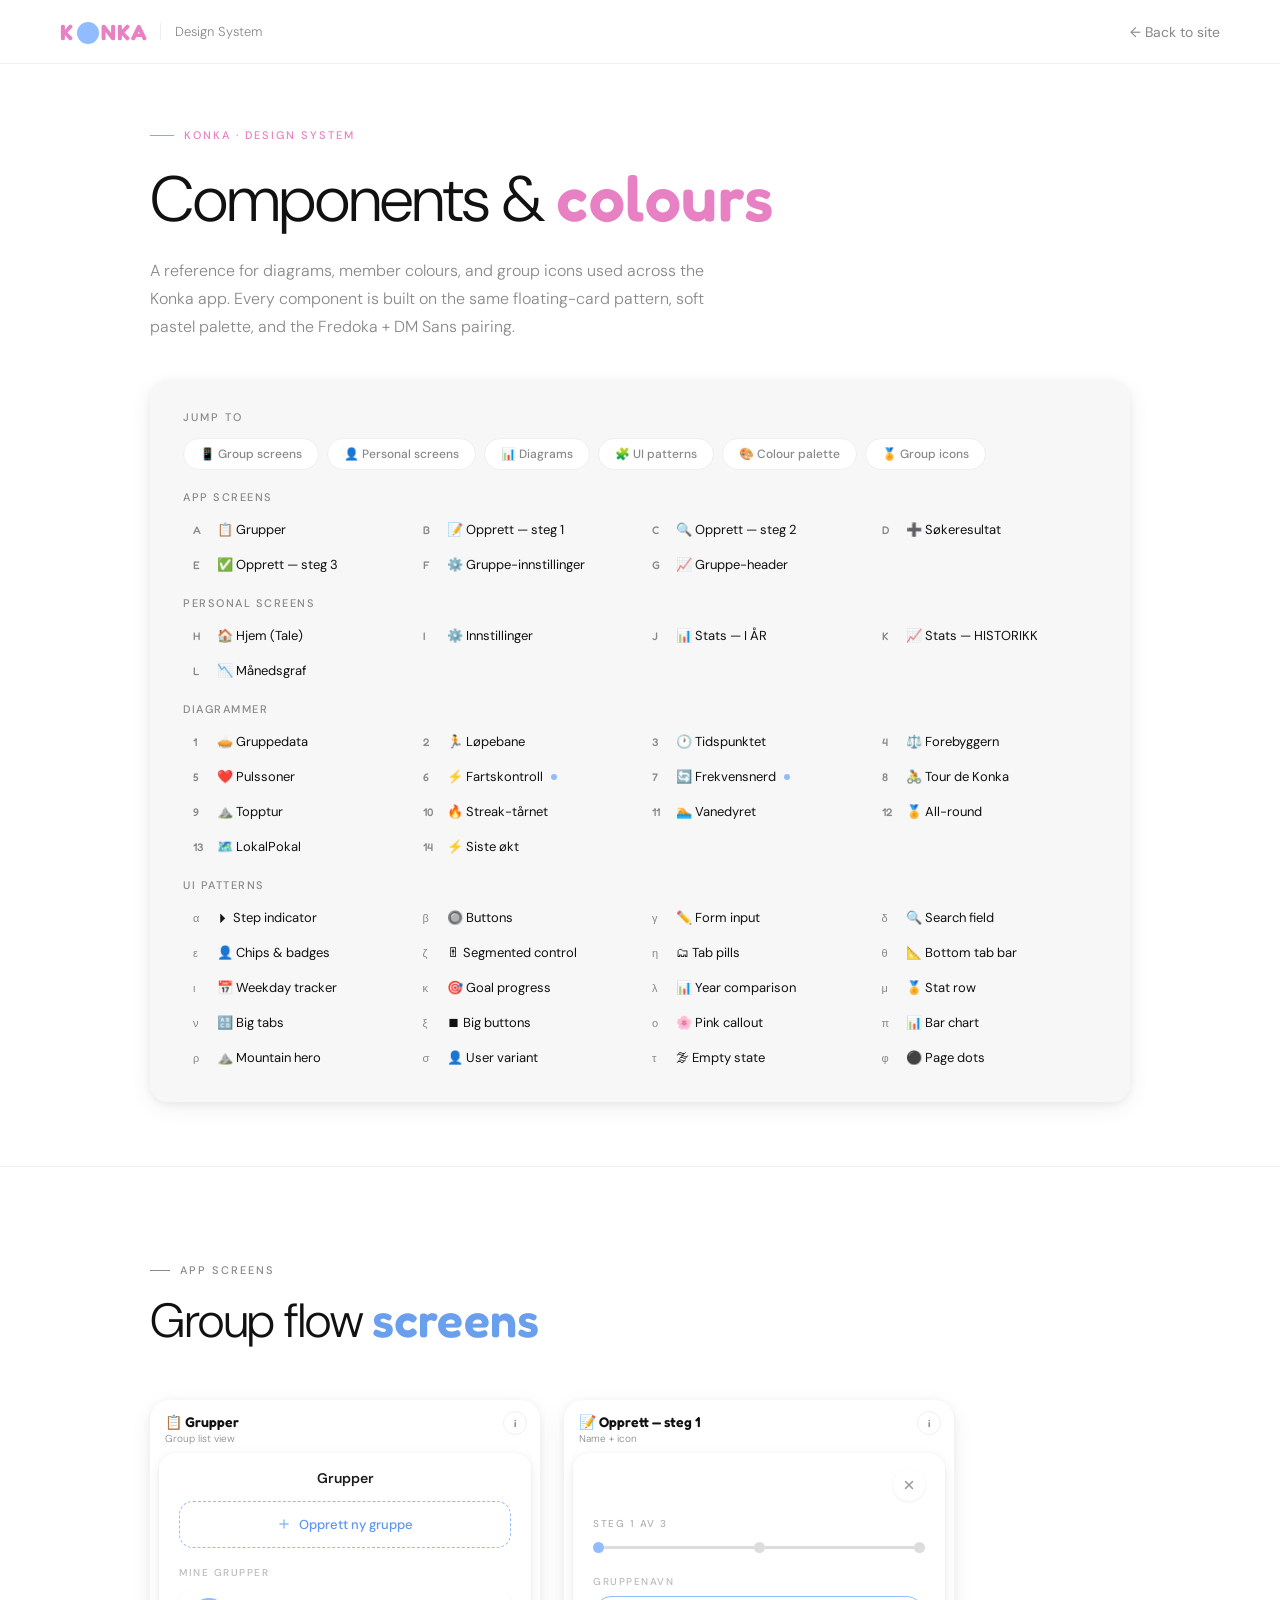
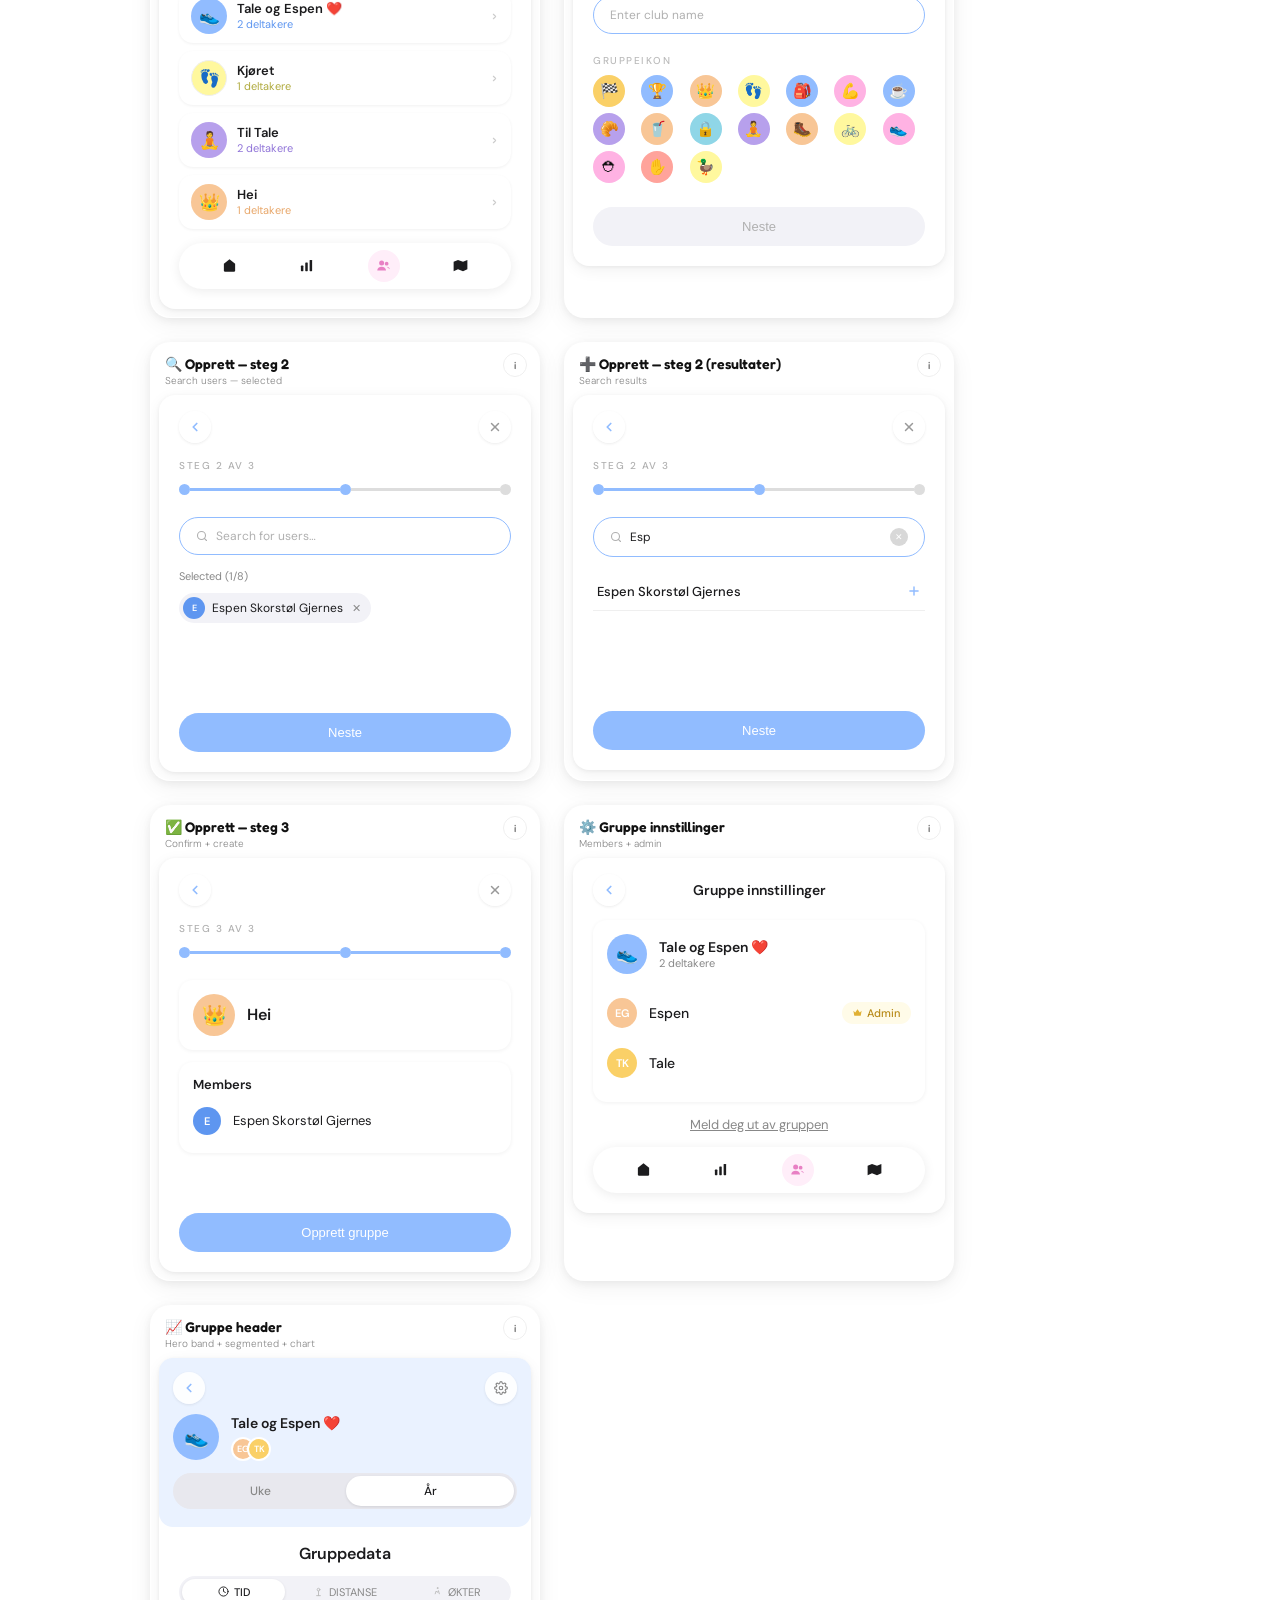
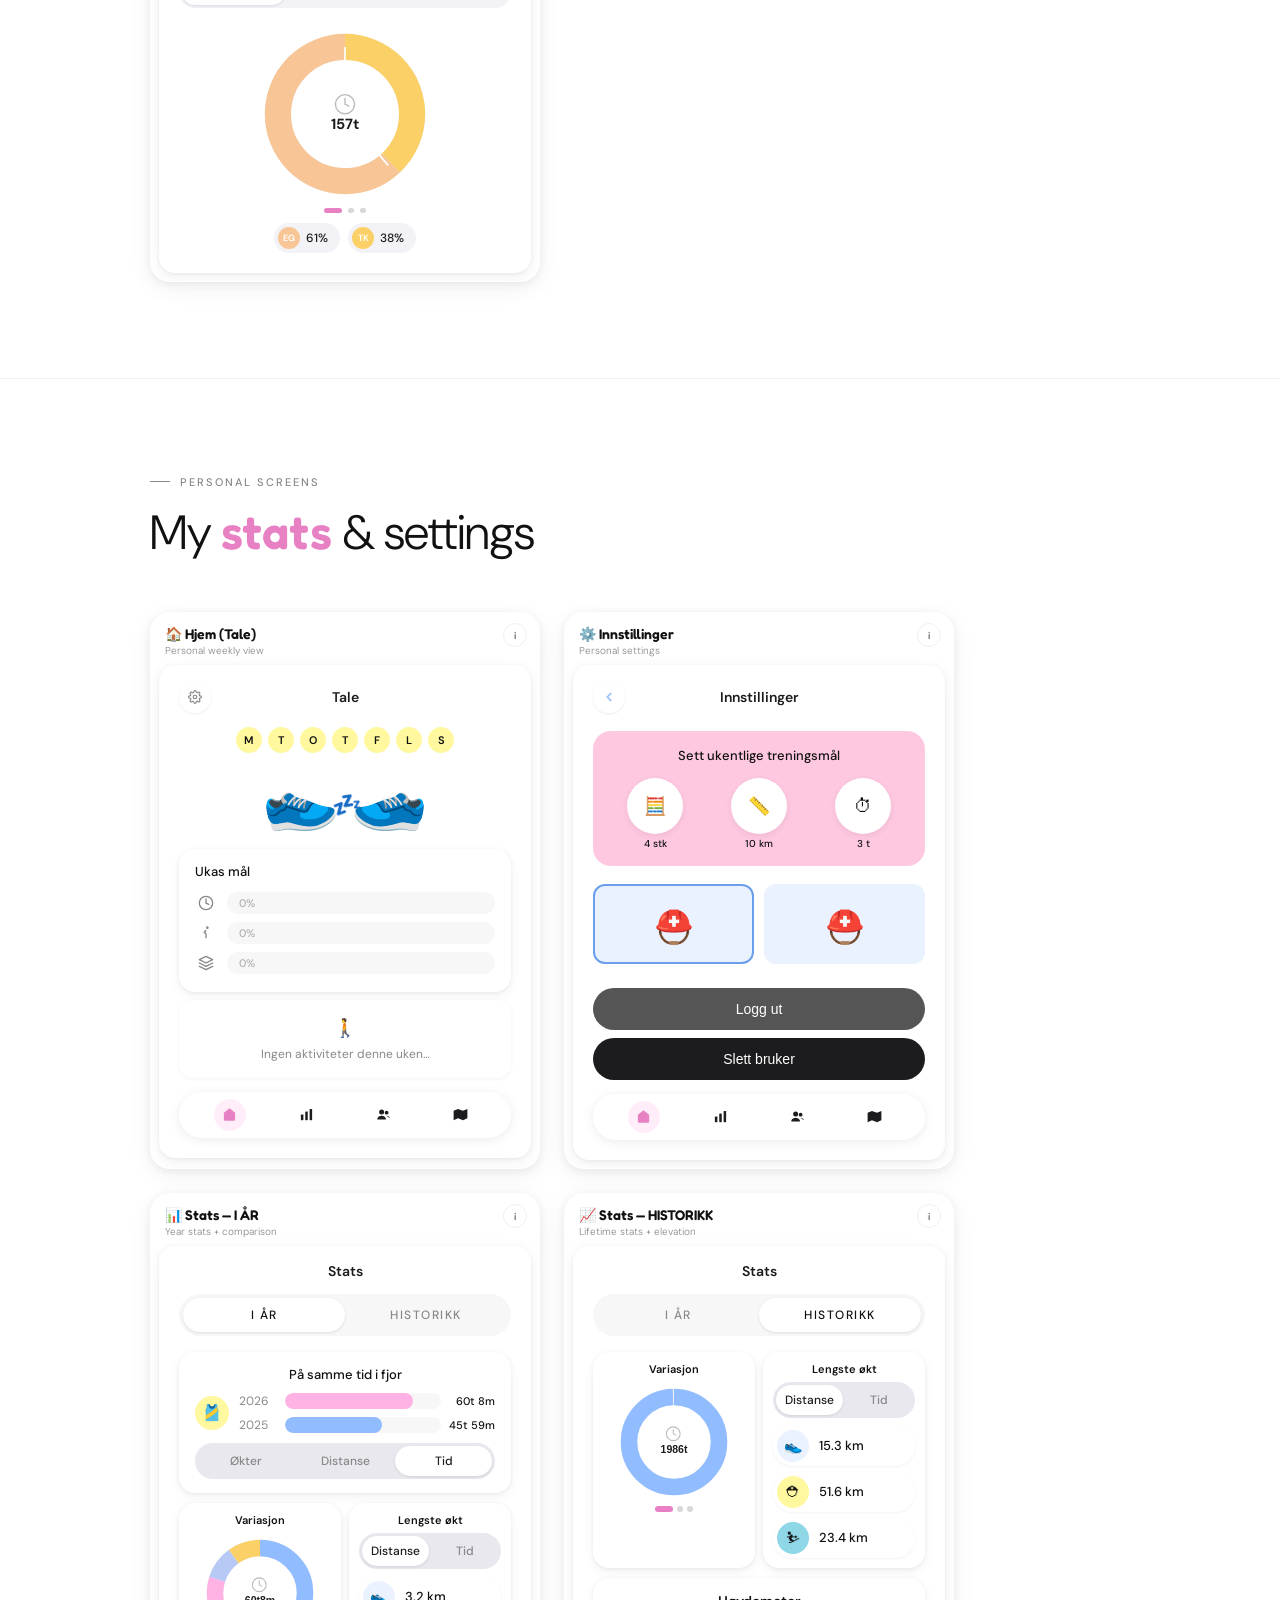
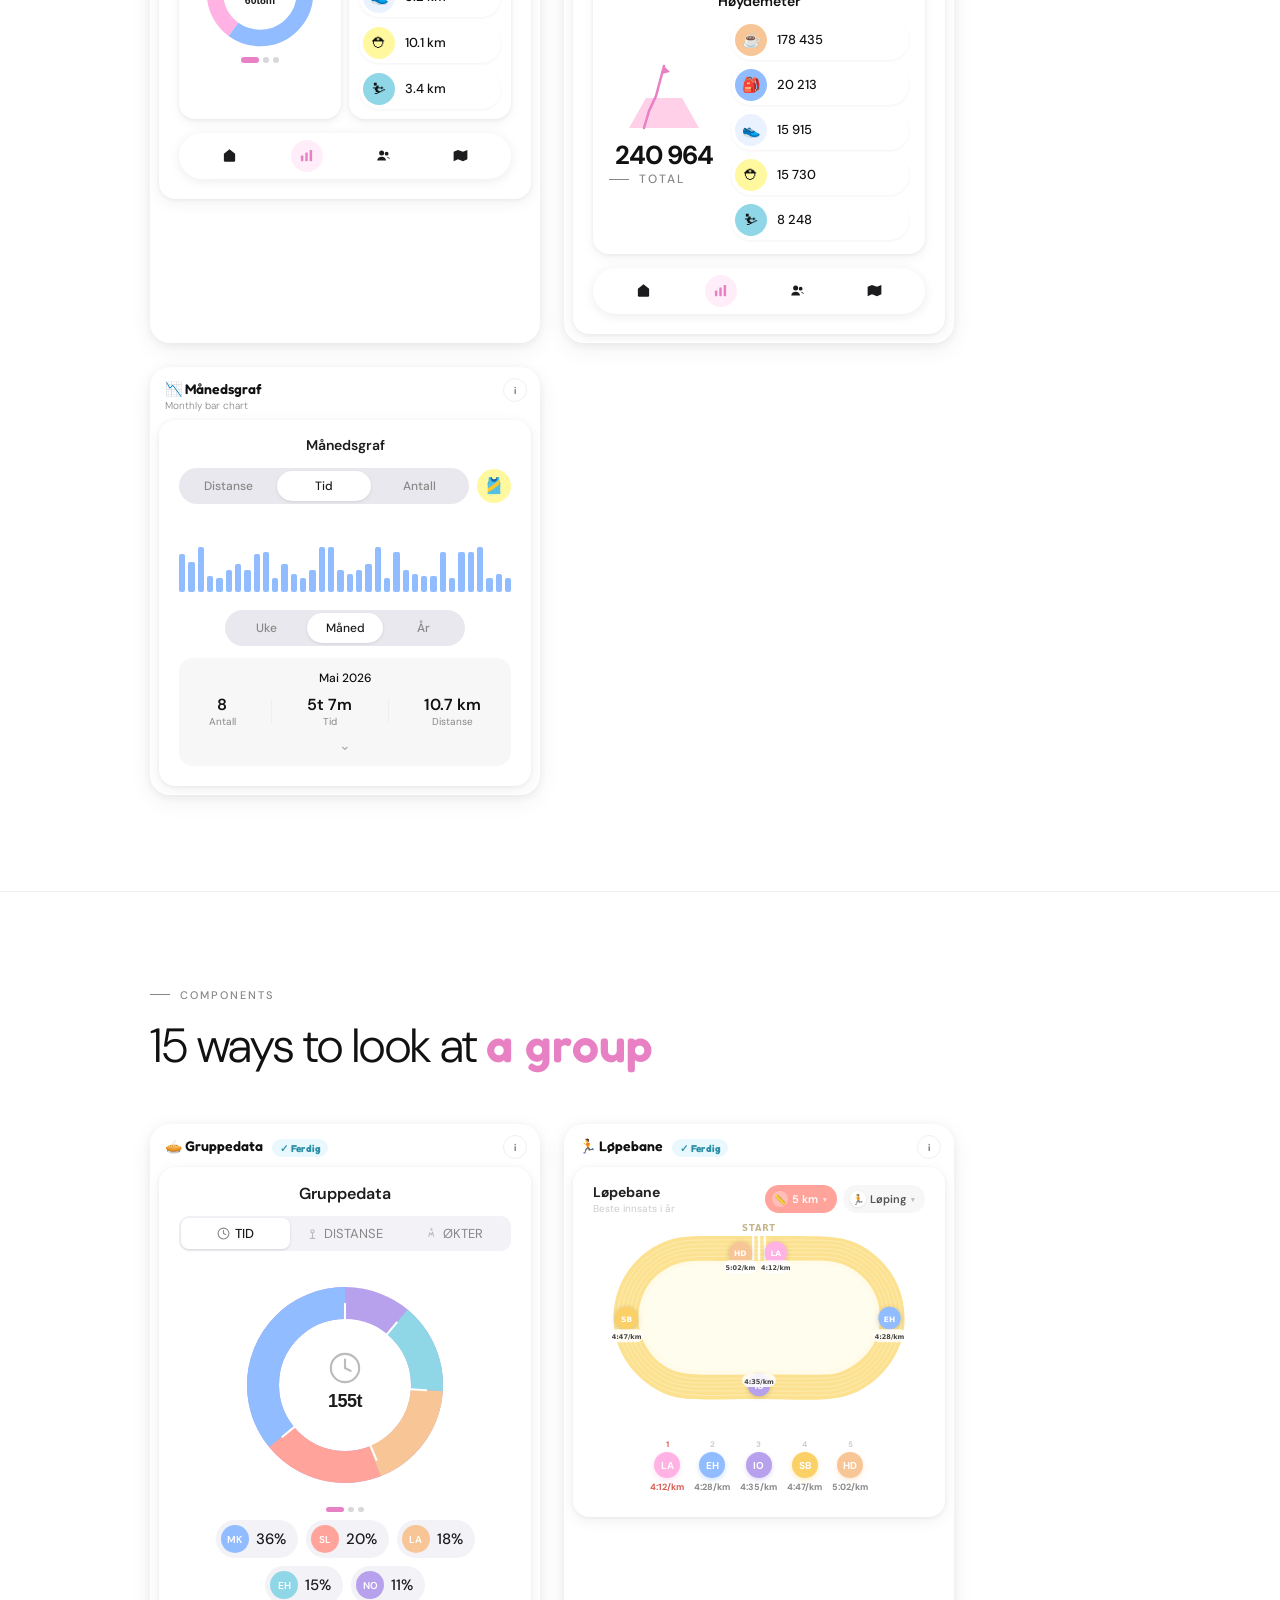
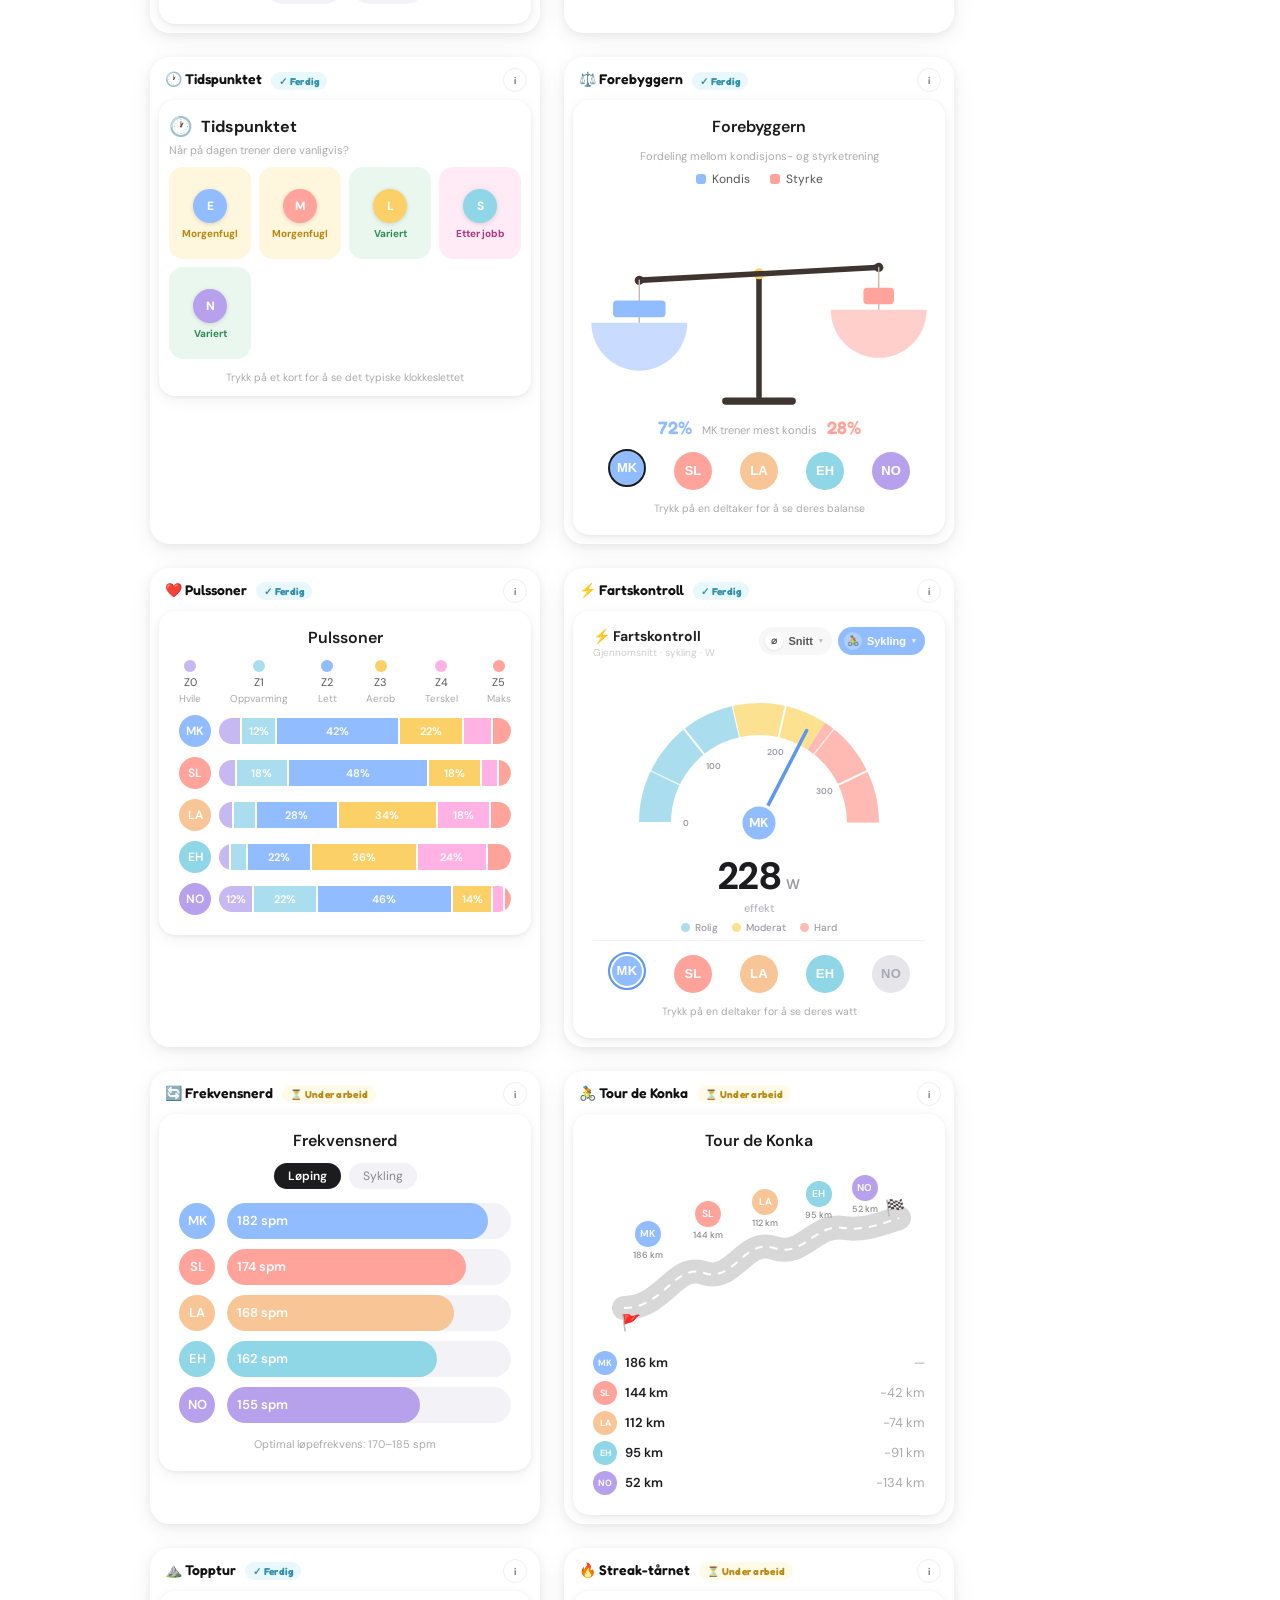
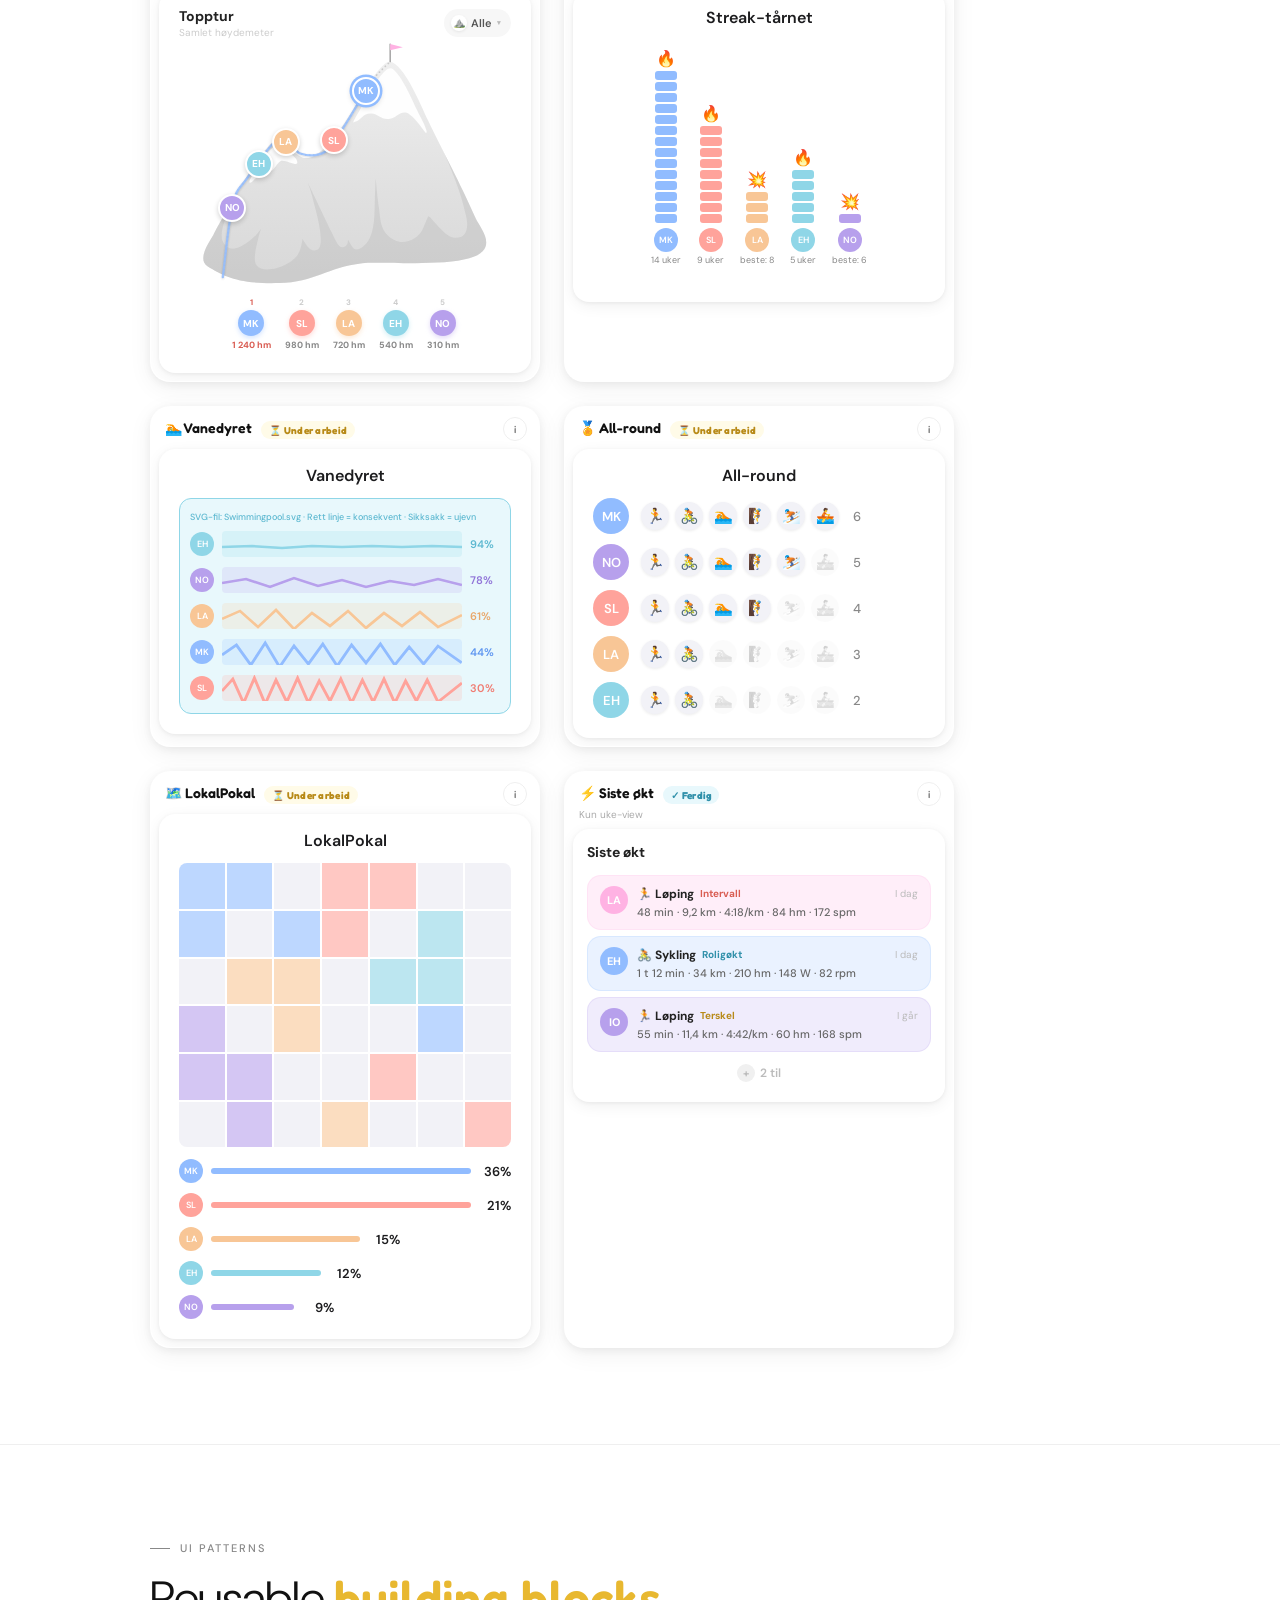
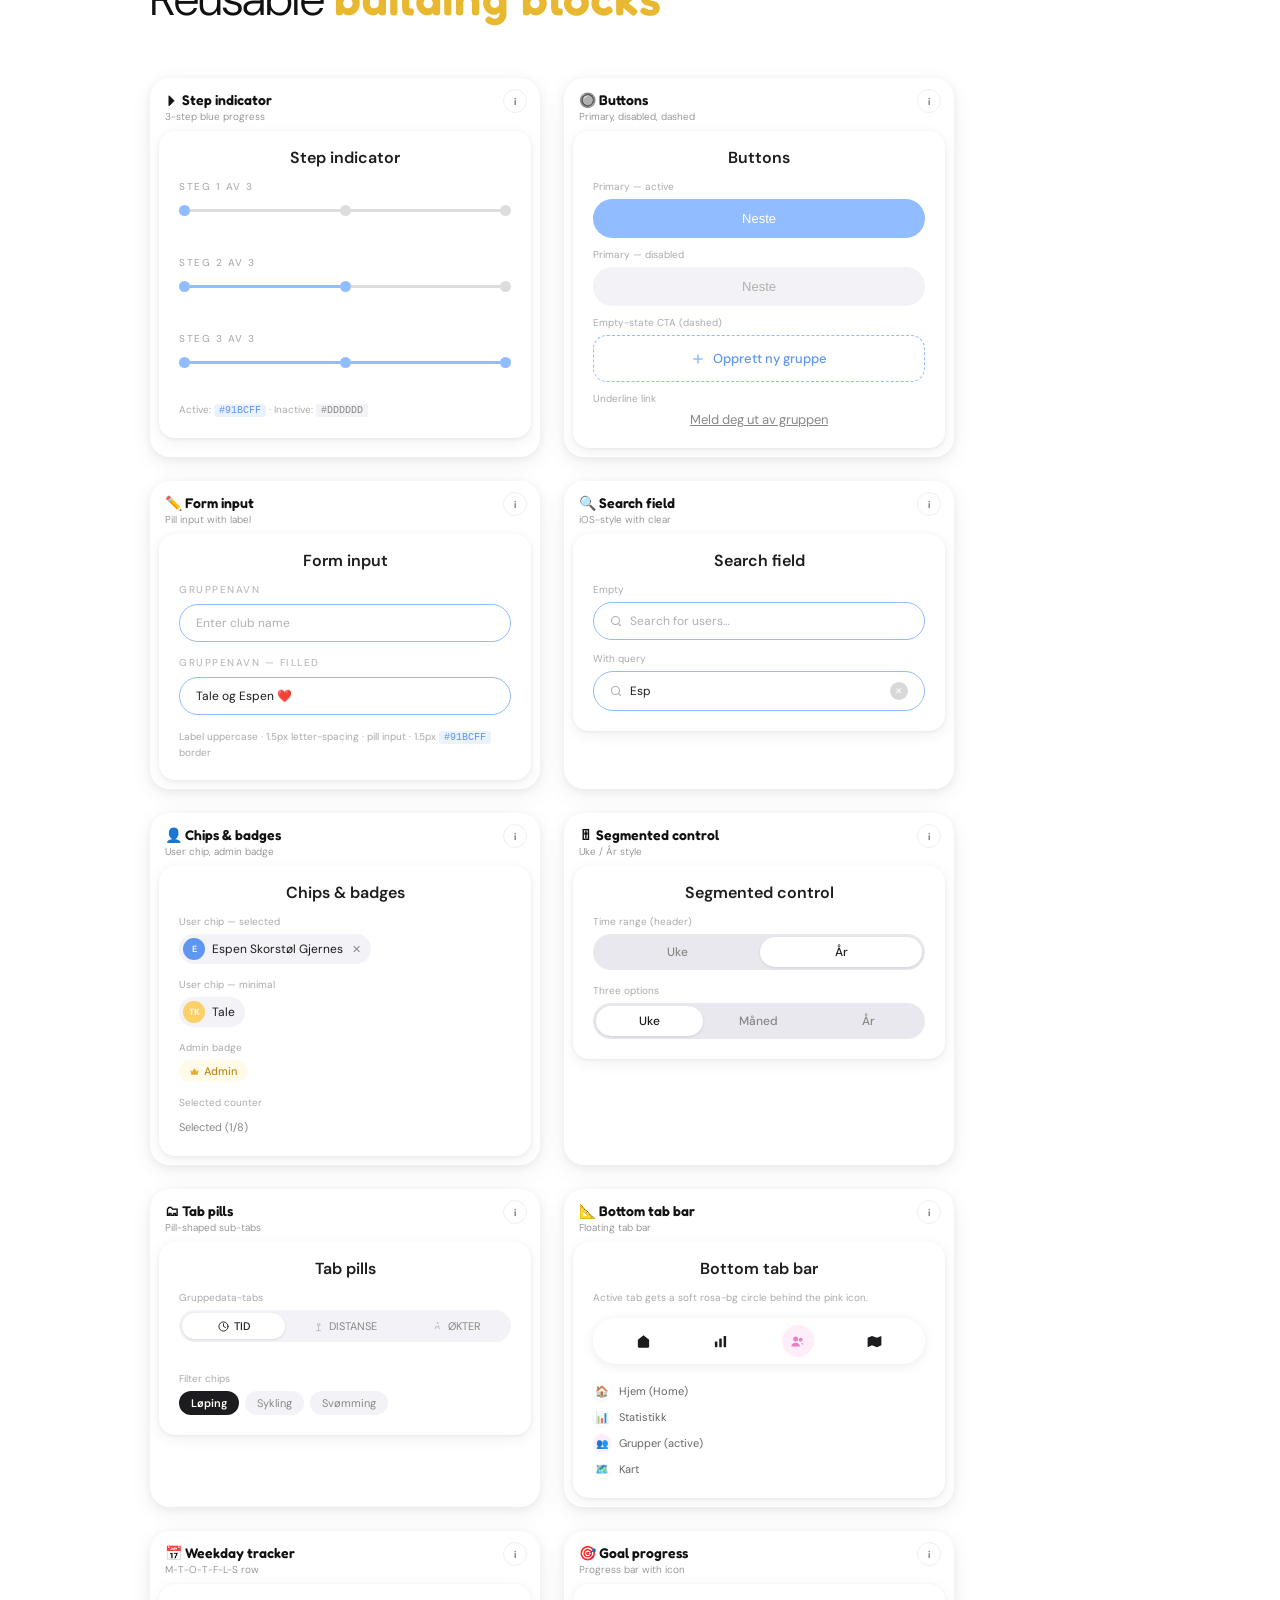
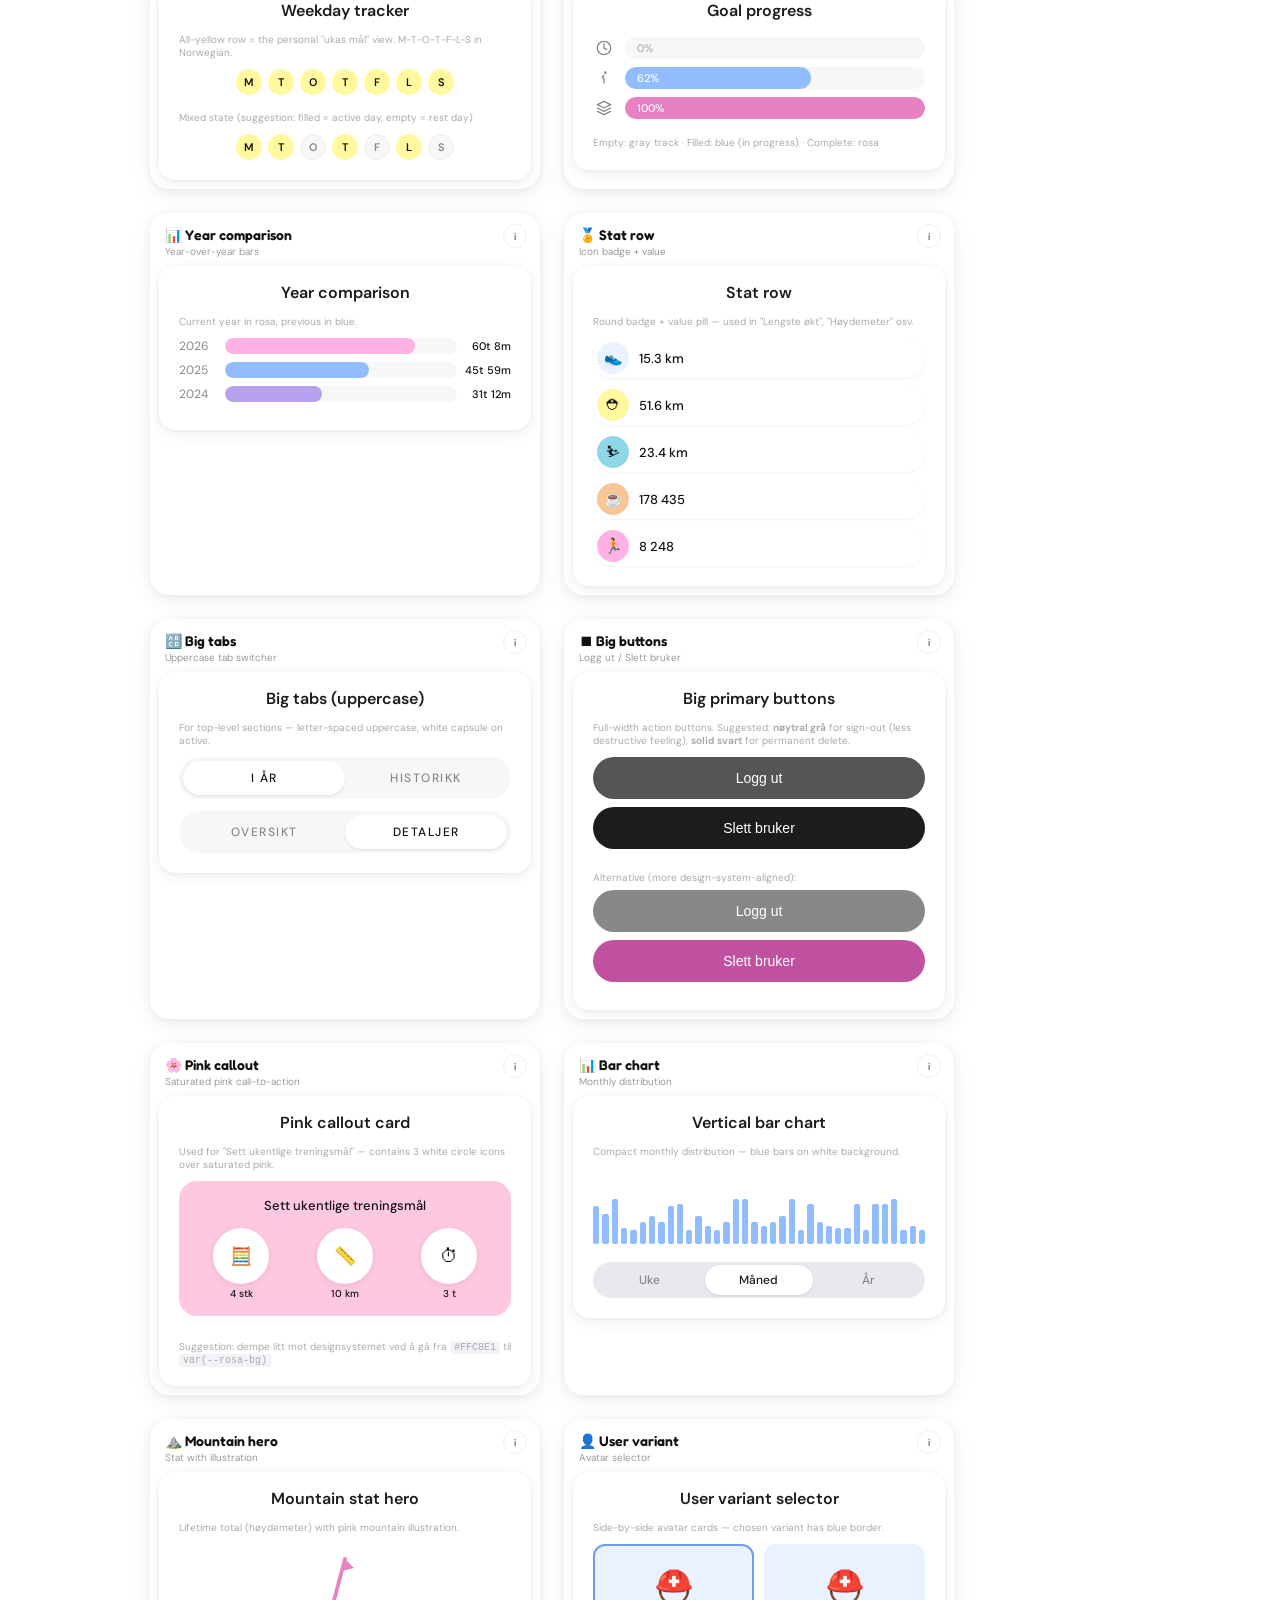
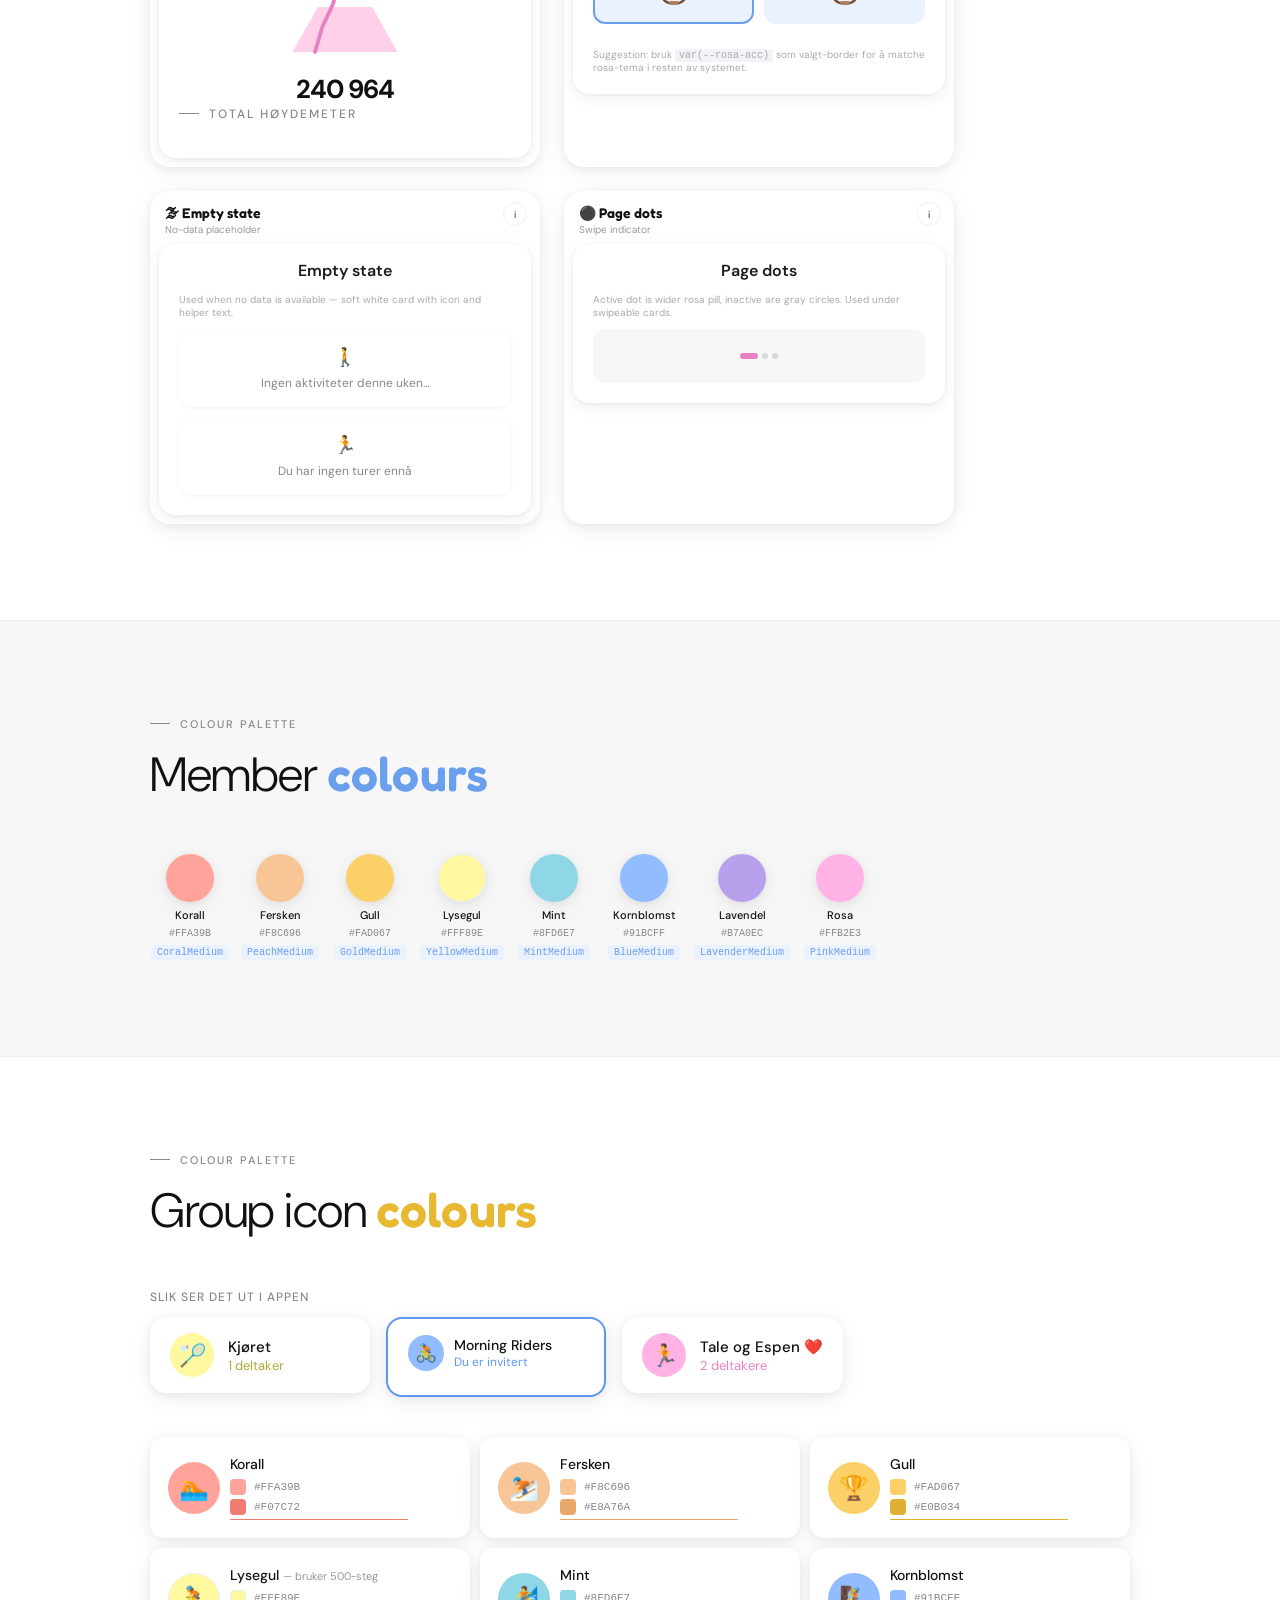
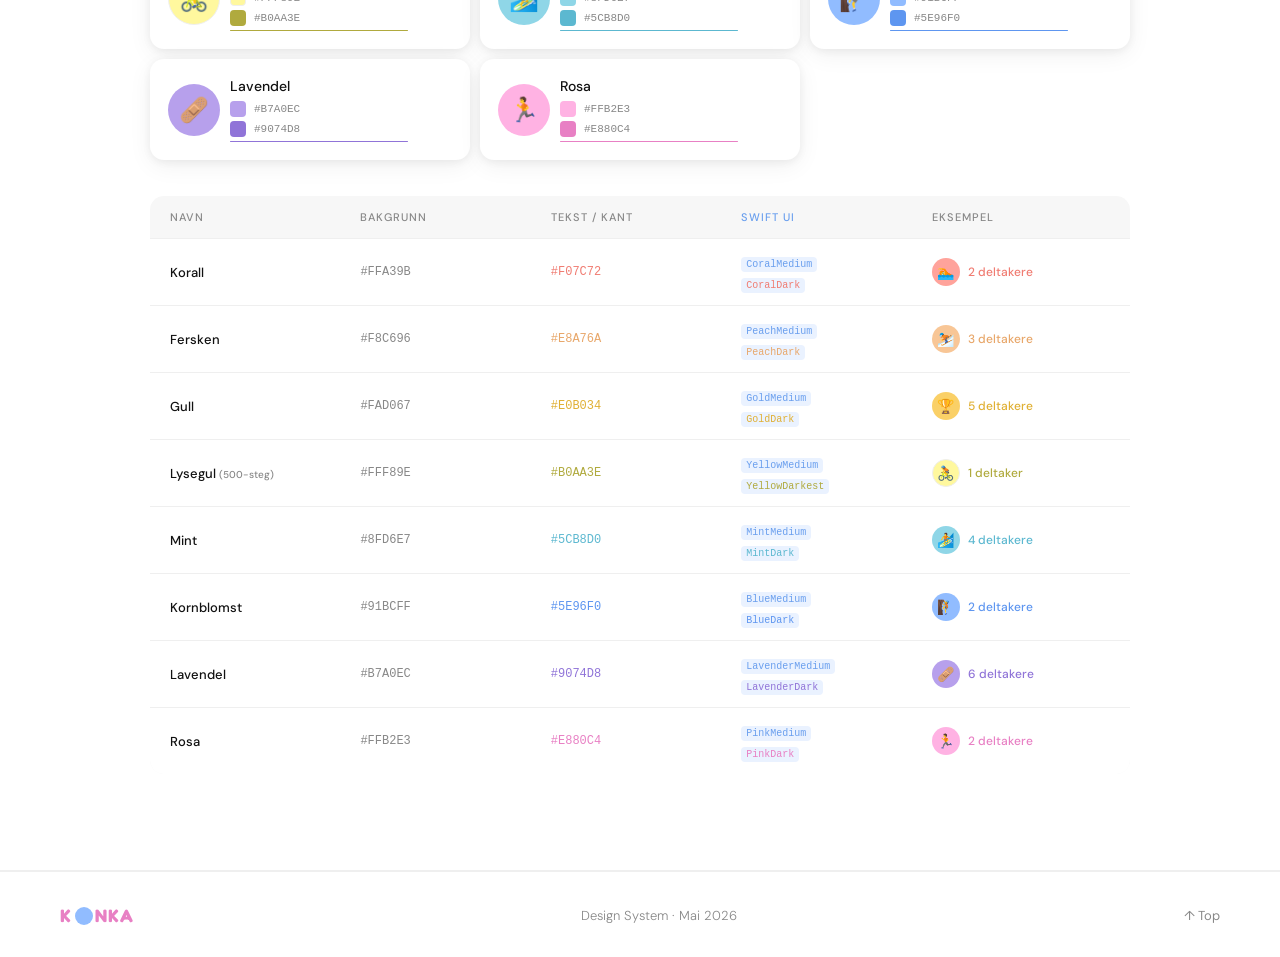
==== commit 0fdba192: "adjusted Wattmåler to Fartskontroll" ====
--- a/index.html
+++ b/index.html
@@ -945,20 +945,19 @@
       <div class="toc-divider">Diagrammer</div>
       <div class="toc-grid">
         <a href="#d-gruppedata" class="toc-link"><span class="toc-num">1</span>🥧 Gruppedata</a>
-        <a href="#d-aktivitetsstripe" class="toc-link"><span class="toc-num">2</span>📅 Aktivitetsstripe</a>
-        <a href="#d-fartskontroll" class="toc-link"><span class="toc-num">3</span>🏃 Fartskontroll</a>
-        <a href="#d-tidspunktet" class="toc-link"><span class="toc-num">4</span>🕐 Tidspunktet</a>
-        <a href="#d-forebyggern" class="toc-link"><span class="toc-num">5</span>⚖️ Forebyggern</a>
-        <a href="#d-pulssoner" class="toc-link"><span class="toc-num">6</span>❤️ Pulssoner</a>
-        <a href="#d-wattmaleren" class="toc-link"><span class="toc-num">7</span>⚡ Wattmåleren <span class="toc-nisje-dot"></span></a>
-        <a href="#d-frekvensnerd" class="toc-link"><span class="toc-num">8</span>🔄 Frekvensnerd <span class="toc-nisje-dot"></span></a>
-        <a href="#d-tourdekonka" class="toc-link"><span class="toc-num">9</span>🚴 Tour de Konka</a>
-        <a href="#d-topptur" class="toc-link"><span class="toc-num">10</span>⛰️ Topptur</a>
-        <a href="#d-streaktarnet" class="toc-link"><span class="toc-num">11</span>🔥 Streak-tårnet</a>
-        <a href="#d-vanedyret" class="toc-link"><span class="toc-num">12</span>🏊 Vanedyret</a>
-        <a href="#d-allround" class="toc-link"><span class="toc-num">13</span>🏅 All-round</a>
-        <a href="#d-lokalpokal" class="toc-link"><span class="toc-num">14</span>🗺️ LokalPokal</a>
-        <a href="#d-sisteokt" class="toc-link"><span class="toc-num">15</span>⚡ Siste økt</a>
+        <a href="#d-fartskontroll" class="toc-link"><span class="toc-num">2</span>🏃 Løpebane</a>
+        <a href="#d-tidspunktet" class="toc-link"><span class="toc-num">3</span>🕐 Tidspunktet</a>
+        <a href="#d-forebyggern" class="toc-link"><span class="toc-num">4</span>⚖️ Forebyggern</a>
+        <a href="#d-pulssoner" class="toc-link"><span class="toc-num">5</span>❤️ Pulssoner</a>
+        <a href="#d-wattmaleren" class="toc-link"><span class="toc-num">6</span>⚡ Fartskontroll <span class="toc-nisje-dot"></span></a>
+        <a href="#d-frekvensnerd" class="toc-link"><span class="toc-num">7</span>🔄 Frekvensnerd <span class="toc-nisje-dot"></span></a>
+        <a href="#d-tourdekonka" class="toc-link"><span class="toc-num">8</span>🚴 Tour de Konka</a>
+        <a href="#d-topptur" class="toc-link"><span class="toc-num">9</span>⛰️ Topptur</a>
+        <a href="#d-streaktarnet" class="toc-link"><span class="toc-num">10</span>🔥 Streak-tårnet</a>
+        <a href="#d-vanedyret" class="toc-link"><span class="toc-num">11</span>🏊 Vanedyret</a>
+        <a href="#d-allround" class="toc-link"><span class="toc-num">12</span>🏅 All-round</a>
+        <a href="#d-lokalpokal" class="toc-link"><span class="toc-num">13</span>🗺️ LokalPokal</a>
+        <a href="#d-sisteokt" class="toc-link"><span class="toc-num">14</span>⚡ Siste økt</a>
       </div>
       <div class="toc-divider">UI patterns</div>
       <div class="toc-grid">
@@ -1691,95 +1690,18 @@
           </div>
         </div>
 
-        <!-- 2. AKTIVITETSSTRIPE -->
-        <div class="diagram-card" id="d-aktivitetsstripe">
-          <div style="display:flex;align-items:flex-start;justify-content:space-between;">
-            <div class="diagram-meta-left" style="padding:12px 0 0 14px;">
-              <span class="diagram-meta-name">📅 Aktivitetsstripe <span class="status-tag status-finished">✓ Ferdig</span></span>
-            </div>
-            <button class="info-btn" onclick="this.closest('.diagram-card').querySelector('.akt-back').style.display='flex';this.closest('.diagram-card').querySelector('.akt-front').style.display='none'">i</button>
-          </div>
-          <!-- FRONT -->
-          <div class="app-card akt-front" style="padding:14px;">
-            <div style="font-size:14px;font-weight:700;color:#070707;margin-bottom:2px;">🗓 Aktivitetsstripe</div>
-            <div style="font-size:11px;color:#B0B0B0;margin-bottom:14px;">Hvem trente hvilke dager — siste 30 dager</div>
-            <div id="akt-grid" style="display:flex;flex-direction:column;gap:7px;"></div>
-            <div style="margin-top:10px;font-size:10px;color:#B0B0B0;text-align:center;">← Scroll for å se alle 30 dager</div>
-            <div style="margin-top:14px;padding-top:12px;border-top:1px solid #F7F7F7;display:flex;justify-content:center;gap:20px;">
-              <div style="display:flex;align-items:center;gap:5px;"><div style="width:10px;height:10px;border-radius:50%;background:#91BCFF;"></div><span style="font-size:10px;color:#888;">Trent</span></div>
-              <div style="display:flex;align-items:center;gap:5px;"><div style="width:10px;height:10px;border-radius:50%;background:#EFEFEF;"></div><span style="font-size:10px;color:#888;">Hviledag</span></div>
-            </div>
-          </div>
-          <!-- BACK -->
-          <div class="akt-back" style="display:none;background:#070707;border-radius:12px;padding:20px;flex-direction:column;gap:12px;margin:0 -1px -1px;">
-            <div style="font-size:14px;font-weight:700;color:#fff;">🗓 Aktivitetsstripe</div>
-            <p style="font-size:13px;color:#B0B0B0;line-height:1.65;margin:0;">Viser hvilke dager hver deltaker har trent, illustrert som en rad med fargede rundinger per dag.</p>
-            <p style="font-size:13px;color:#B0B0B0;line-height:1.65;margin:0;">Viser siste 30 dager, med de nyeste dagene til høyre. Scroll til venstre for å se lenger bakover.</p>
-            <p style="font-size:13px;color:#B0B0B0;line-height:1.65;margin:0;">En farget sirkel betyr trent — grå betyr hviledag.</p>
-            <button onclick="this.closest('.diagram-card').querySelector('.akt-back').style.display='none';this.closest('.diagram-card').querySelector('.akt-front').style.display='block'" style="margin-top:4px;padding:8px 16px;border-radius:8px;border:1.5px solid #444;background:transparent;color:#fff;font-size:12px;font-weight:600;cursor:pointer;align-self:flex-start;">← Tilbake</button>
-          </div>
-        </div>
-        <script>
-        (function(){
-          var PEOPLE = [
-            {id:"M",color:"#91BCFF",rate:0.72},{id:"S",color:"#FFA39B",rate:0.58},
-            {id:"L",color:"#FAD067",rate:0.65},{id:"E",color:"#8FD6E7",rate:0.45},
-            {id:"N",color:"#B7A0EC",rate:0.55}
-          ];
-          var grid = document.getElementById('akt-grid');
-          if(!grid) return;
-          var scrollEls = [];
-          PEOPLE.forEach(function(p){
-            var days = [];
-            for(var i=0;i<30;i++) days.push(Math.random() < p.rate);
-            var count = days.filter(Boolean).length;
-            var row = document.createElement('div');
-            row.style.cssText = 'display:flex;align-items:center;';
-            var av = document.createElement('div');
-            av.style.cssText = 'width:28px;height:28px;border-radius:50%;background:'+p.color+';display:flex;align-items:center;justify-content:center;font-size:11px;font-weight:700;color:#fff;flex-shrink:0;margin-right:10px;';
-            av.textContent = p.id;
-            var scroller = document.createElement('div');
-            scroller.style.cssText = 'flex:1;overflow-x:auto;scrollbar-width:none;';
-            var inner = document.createElement('div');
-            inner.style.cssText = 'display:flex;gap:6px;padding:2px 0;';
-            days.forEach(function(trained){
-              var dot = document.createElement('div');
-              dot.style.cssText = 'width:16px;height:16px;border-radius:50%;flex-shrink:0;background:'+(trained?p.color:'#EFEFEF')+';transition:transform .12s;cursor:default;';
-              dot.onmouseenter=function(){this.style.transform='scale(1.25)';};
-              dot.onmouseleave=function(){this.style.transform='scale(1)';};
-              inner.appendChild(dot);
-            });
-            scroller.appendChild(inner);
-            var cnt = document.createElement('div');
-            cnt.style.cssText = 'width:20px;flex-shrink:0;margin-left:10px;text-align:right;font-size:11px;font-weight:700;color:'+p.color+';';
-            cnt.textContent = count;
-            row.appendChild(av); row.appendChild(scroller); row.appendChild(cnt);
-            grid.appendChild(row);
-            scrollEls.push(scroller);
-          });
-          // Scroll all to right + sync
-          scrollEls.forEach(function(el){ el.scrollLeft = 99999; });
-          scrollEls.forEach(function(el){
-            el.addEventListener('scroll', function(){
-              var l = el.scrollLeft;
-              scrollEls.forEach(function(o){ if(o!==el) o.scrollLeft=l; });
-            });
-          });
-        })();
-        </script>
-
-        <!-- 3. FARTSKONTROLL -->
+        <!-- 2. LØPEBANE (tidl. Fartskontroll) -->
         <div class="diagram-card" id="d-fartskontroll">
           <div style="display:flex;align-items:flex-start;justify-content:space-between;">
             <div class="diagram-meta-left" style="padding:12px 0 0 14px;">
-              <span class="diagram-meta-name">🏃 Fartskontroll <span class="status-tag status-finished">✓ Ferdig</span></span>
+              <span class="diagram-meta-name">🏃 Løpebane <span class="status-tag status-finished">✓ Ferdig</span></span>
             </div>
             <button class="info-btn">i</button>
           </div>
           <div class="app-card">
             <div style="display:flex;align-items:center;justify-content:space-between;margin-bottom:6px;">
               <div>
-                <div style="font-size:14px;font-weight:700;color:#222;">Fartskontroll</div>
+                <div style="font-size:14px;font-weight:700;color:#222;">Løpebane</div>
                 <div style="font-size:10px;color:#CCC;margin-top:1px;">Beste innsats i år</div>
               </div>
               <div style="display:flex;gap:6px;">
@@ -1873,7 +1795,7 @@
           </div>
         </div>
 
-        <!-- 4. TIDSPUNKTET -->
+        <!-- 3. TIDSPUNKTET -->
         <div class="diagram-card" id="d-tidspunktet">
           <div style="display:flex;align-items:flex-start;justify-content:space-between;">
             <div class="diagram-meta-left" style="padding:12px 0 0 14px;">
@@ -1965,7 +1887,7 @@
         })();
         </script>
 
-        <!-- 5. FOREBYGGERN -->
+        <!-- 4. FOREBYGGERN -->
         <div class="diagram-card" id="d-forebyggern">
           <div style="display:flex;align-items:flex-start;justify-content:space-between;">
             <div class="diagram-meta-left" style="padding:12px 0 0 14px;">
@@ -2074,7 +1996,7 @@
           </script>
         </div>
 
-        <!-- 6. PULSSONER -->
+        <!-- 5. PULSSONER -->
         <div class="diagram-card" id="d-pulssoner">
           <div style="display:flex;align-items:flex-start;justify-content:space-between;">
             <div class="diagram-meta-left" style="padding:12px 0 0 14px;">
@@ -2184,11 +2106,11 @@
           </div>
         </div>
 
-        <!-- 7. WATTMÅLEREN -->
+        <!-- 6. FARTSKONTROLL (watt for sykling, pace for løp/svøm/ro) -->
         <div class="diagram-card" id="d-wattmaleren">
           <div style="display:flex;align-items:flex-start;justify-content:space-between;">
             <div class="diagram-meta-left" style="padding:12px 0 0 14px;">
-              <span class="diagram-meta-name">⚡ Wattmåleren <span class="status-tag status-finished">✓ Ferdig</span></span>
+              <span class="diagram-meta-name">⚡ Fartskontroll <span class="status-tag status-finished">✓ Ferdig</span></span>
             </div>
             <button class="info-btn" onclick="this.closest('.diagram-card').querySelector('.watt-back').style.display='flex';this.closest('.diagram-card').querySelector('.watt-front').style.display='none'">i</button>
           </div>
@@ -2198,8 +2120,8 @@
               <!-- header: tittel + dropdown-piller -->
               <div style="display:flex;align-items:flex-start;justify-content:space-between;margin-bottom:14px;gap:8px;">
                 <div>
-                  <div style="font-size:14px;font-weight:700;color:#222;display:flex;align-items:center;gap:5px;">⚡ Wattmåleren</div>
-                  <div class="watt-sub" style="font-size:10px;color:#CCC;margin-top:1px;">Gjennomsnittswatt · på tvers av kondisjonssporter</div>
+                  <div style="font-size:14px;font-weight:700;color:#222;display:flex;align-items:center;gap:5px;">⚡ Fartskontroll</div>
+                  <div class="watt-sub" style="font-size:10px;color:#CCC;margin-top:1px;">Gjennomsnitt · sykling · W</div>
                 </div>
                 <div style="display:flex;gap:6px;flex-shrink:0;">
                   <!-- metrikk-pill -->
@@ -2214,8 +2136,8 @@
                   <!-- sport-pill (aktiv-farge = kornblomst) -->
                   <div style="position:relative;">
                     <button class="watt-pill" data-menu="sport" style="display:flex;align-items:center;gap:5px;padding:0 9px 0 6px;height:28px;border-radius:14px;border:none;cursor:pointer;background:#91BCFF;color:#fff;font-size:11px;font-weight:600;">
-                      <span style="width:18px;height:18px;border-radius:50%;background:rgba(255,255,255,0.26);display:flex;align-items:center;justify-content:center;font-size:10px;" class="watt-pill-icon">⚡</span>
-                      <span class="watt-pill-label">Alle</span>
+                      <span style="width:18px;height:18px;border-radius:50%;background:rgba(255,255,255,0.26);display:flex;align-items:center;justify-content:center;font-size:10px;" class="watt-pill-icon">🚴</span>
+                      <span class="watt-pill-label">Sykling</span>
                       <span style="font-size:7px;opacity:.8;margin-left:1px;">▾</span>
                     </button>
                     <div class="watt-dropdown" data-for="sport" style="display:none;position:absolute;top:32px;right:0;z-index:20;background:#fff;border-radius:12px;padding:5px;min-width:150px;box-shadow:0 6px 24px rgba(0,0,0,.14),0 1px 4px rgba(0,0,0,.08);border:1px solid #F0F0F0;"></div>
@@ -2230,34 +2152,30 @@
 
               <!-- verdi under skiva -->
               <div style="text-align:center;margin-top:6px;">
-                <span class="watt-value" style="font-size:38px;font-weight:800;letter-spacing:-0.5px;color:#1C1C1E;font-variant-numeric:tabular-nums;">215</span><span class="watt-unit" style="font-size:14px;font-weight:600;color:#9A9AA0;margin-left:4px;">W</span>
-                <div class="watt-value-sub" style="font-size:11px;font-weight:500;color:#B8B8C0;">watt</div>
-              </div>
-
-              <!-- sone-forklaring -->
-              <div style="display:flex;justify-content:center;gap:14px;margin-top:6px;margin-bottom:6px;">
-                <span style="display:flex;align-items:center;gap:5px;font-size:10px;color:#9A9AA0;font-weight:500;"><span style="width:9px;height:9px;border-radius:50%;background:#AADEEE;"></span>Utholdenhet</span>
-                <span style="display:flex;align-items:center;gap:5px;font-size:10px;color:#9A9AA0;font-weight:500;"><span style="width:9px;height:9px;border-radius:50%;background:#FCE190;"></span>Terskel</span>
-                <span style="display:flex;align-items:center;gap:5px;font-size:10px;color:#9A9AA0;font-weight:500;"><span style="width:9px;height:9px;border-radius:50%;background:#FFBAB3;"></span>Maks</span>
-              </div>
+                <span class="watt-value" style="font-size:38px;font-weight:800;letter-spacing:-0.5px;color:#1C1C1E;font-variant-numeric:tabular-nums;">228</span><span class="watt-unit" style="font-size:14px;font-weight:600;color:#9A9AA0;margin-left:5px;">W</span>
+                <div class="watt-value-sub" style="font-size:11px;font-weight:500;color:#B8B8C0;">effekt</div>
+              </div>
+
+              <!-- sone-forklaring (felles navn: Rolig / Moderat / Hard) -->
+              <div class="watt-zones" style="display:flex;justify-content:center;gap:14px;margin-top:6px;margin-bottom:6px;"></div>
 
               <!-- navnesirkel-velgere (Forebyggern-stil) -->
               <div class="watt-pickers" style="display:flex;justify-content:space-around;gap:6px;padding:4px 4px 0;margin-top:6px;border-top:1px solid #F2F2F2;padding-top:14px;"></div>
-              <p style="font-size:10.5px;color:#aaa;text-align:center;margin:12px 0 0;">Trykk på en deltaker for å se deres watt</p>
+              <p class="watt-hint" style="font-size:10.5px;color:#aaa;text-align:center;margin:12px 0 0;">Trykk på en deltaker for å se deres watt</p>
             </div>
 
             <!-- BACK (info-flipp) -->
             <div class="watt-back" style="display:none;position:absolute;inset:0;background:#1C1C1E;border-radius:16px;padding:22px 22px 20px;color:#fff;flex-direction:column;">
-              <div style="display:flex;align-items:center;gap:8px;margin-bottom:12px;"><span style="font-size:18px;">⚡</span><span style="font-size:16px;font-weight:700;">Wattmåleren</span></div>
-              <p style="font-size:12.5px;line-height:1.65;color:#D6D6D6;margin:0;">Måleren viser <b style="color:#fff;">watt</b> — et direkte mål på effekt. Velg snittwatt i perioden eller beste enkelttur, samlet eller per sport. Fargesonene viser hva tallet betyr: <b style="color:#AADEEE;">utholdenhet</b>, <b style="color:#FCE190;">terskel</b> og <b style="color:#FFBAB3;">maks</b>.</p>
-              <p style="font-size:12.5px;line-height:1.65;color:#D6D6D6;margin-top:12px;">Det er ingen «vinner» her — god trening betyr ulik watt på ulike økter. Krever utstyr som måler watt; deltakere uten vises uten verdi.</p>
+              <div style="display:flex;align-items:center;gap:8px;margin-bottom:12px;"><span style="font-size:18px;">⚡</span><span style="font-size:16px;font-weight:700;">Fartskontroll</span></div>
+              <p style="font-size:12.5px;line-height:1.65;color:#D6D6D6;margin:0;">Måleren viser hvor hardt motoren jobber: <b style="color:#fff;">watt</b> for sykling og <b style="color:#fff;">pace</b> (min per distanse) for løping, svømming og roing. Skala og enhet bytter med sporten — men «bra» peker alltid mot høyre.</p>
+              <p style="font-size:12.5px;line-height:1.65;color:#D6D6D6;margin-top:12px;">De tre sonene — <b style="color:#AADEEE;">rolig</b>, <b style="color:#FCE190;">moderat</b> og <b style="color:#FFBAB3;">hard</b> — beskriver innsats, og verdiene bak dem er tilpasset hver sport. Ingen «vinner»: god trening betyr ulik intensitet på ulike økter.</p>
               <button onclick="this.closest('.diagram-card').querySelector('.watt-back').style.display='none';this.closest('.diagram-card').querySelector('.watt-front').style.display='block'" style="margin-top:auto;align-self:flex-start;padding:8px 16px;border-radius:8px;border:1.5px solid #444;background:transparent;color:#fff;font-size:12px;font-weight:600;cursor:pointer;">← Tilbake</button>
             </div>
           </div>
           <script>
           (function(){
             var card = document.getElementById("d-wattmaleren");
-            var MAX_W = 350;
+            var S = function(m,s){return m*60+s;};
             var PAL = {
               kornblomst:{base:"#91BCFF",dark:"#5E96F0"},
               korall:    {base:"#FFA39B",dark:"#D95C52"},
@@ -2265,31 +2183,45 @@
               mint:      {base:"#8FD6E7",dark:"#3E96AC"},
               lavendel:  {base:"#B7A0EC",dark:"#7A5BC8"}
             };
-            var MEMBERS = [
-              {id:"MK",color:"kornblomst",snitt:{alle:215,sykling:228,lop:196,ro:205},best:{alle:261,sykling:284,lop:238,ro:252}},
-              {id:"SL",color:"korall",    snitt:{alle:182,sykling:190,lop:171,ro:null},best:{alle:224,sykling:241,lop:205,ro:null}},
-              {id:"LA",color:"fersken",   snitt:{alle:158,sykling:166,lop:149,ro:152}, best:{alle:198,sykling:212,lop:181,ro:189}},
-              {id:"EH",color:"mint",      snitt:{alle:127,sykling:134,lop:119,ro:null},best:{alle:164,sykling:178,lop:146,ro:null}},
-              {id:"NO",color:"lavendel",  snitt:{alle:102,sykling:null,lop:98, ro:109}, best:{alle:138,sykling:null,lop:124,ro:151}}
-            ];
+            var ZONE_NAMES = ["Rolig","Moderat","Hard"];
+            var ZONE_COLORS = ["#AADEEE","#FCE190","#FFBAB3"];
+            // Skala/enhet/sonegrenser per sport. invert=true: rask tid -> høyre.
+            var SCALES = {
+              sykling: {unit:"W",        min:0,        max:350,      invert:false, pace:false, zoneStops:[150,240]},
+              lop:     {unit:"min/km",   min:S(7,0),   max:S(3,0),   invert:true,  pace:true,  zoneStops:[S(5,0),S(4,0)]},
+              svomming:{unit:"min/100m", min:S(2,30),  max:S(1,0),   invert:true,  pace:true,  zoneStops:[S(2,0),S(1,30)]},
+              roing:   {unit:"min/500m", min:S(2,30),  max:S(1,30),  invert:true,  pace:true,  zoneStops:[S(2,10),S(1,55)]}
+            };
             var SPORTS = [
-              {key:"alle",   label:"Alle",   icon:"⚡",short:"på tvers av kondisjonssporter"},
-              {key:"sykling",label:"Sykling",icon:"🚴",short:"sykling"},
-              {key:"lop",    label:"Løping", icon:"🏃",short:"løping"},
-              {key:"ro",     label:"Roing",  icon:"🚣",short:"roing"}
+              {key:"sykling", label:"Sykling", icon:"🚴",short:"sykling"},
+              {key:"lop",     label:"Løping",  icon:"🏃",short:"løping"},
+              {key:"svomming",label:"Svømming",icon:"🏊",short:"svømming"},
+              {key:"roing",   label:"Roing",   icon:"🚣",short:"roing"}
             ];
             var METRICS = [
-              {key:"snitt",label:"Snitt",    icon:"⌀",short:"Gjennomsnittswatt"},
+              {key:"snitt",label:"Snitt",    icon:"⌀",short:"Gjennomsnitt"},
               {key:"best", label:"Beste tur",icon:"★",short:"Beste enkelttur"}
             ];
-            var ZONES = [
-              {to:0.42,color:"#AADEEE",label:"Utholdenhet"},
-              {to:0.72,color:"#FCE190",label:"Terskel"},
-              {to:1.0, color:"#FFBAB3",label:"Maks"}
+            // Testdata. Watt i W, pace i sekunder. null = mangler utstyr/data.
+            var MEMBERS = [
+              {id:"MK",color:"kornblomst",
+                snitt:{sykling:228,lop:S(4,12),svomming:S(1,38),roing:S(1,52)},
+                best: {sykling:256,lop:S(3,58),svomming:S(1,31),roing:S(1,46)}},
+              {id:"SL",color:"korall",
+                snitt:{sykling:190,lop:S(4,28),svomming:S(1,45),roing:null},
+                best: {sykling:214,lop:S(4,11),svomming:S(1,39),roing:null}},
+              {id:"LA",color:"fersken",
+                snitt:{sykling:166,lop:S(4,35),svomming:S(1,52),roing:S(2,1)},
+                best: {sykling:188,lop:S(4,20),svomming:S(1,46),roing:S(1,54)}},
+              {id:"EH",color:"mint",
+                snitt:{sykling:134,lop:S(5,2), svomming:S(2,3), roing:null},
+                best: {sykling:152,lop:S(4,47),svomming:S(1,55),roing:null}},
+              {id:"NO",color:"lavendel",
+                snitt:{sykling:null,lop:S(5,20),svomming:S(2,12),roing:S(2,9)},
+                best: {sykling:null,lop:S(5,3), svomming:S(2,4), roing:S(2,2)}}
             ];
             var G = {cx:150,cy:150,r:120,rInner:88,startA:180,endA:0};
-
-            var state = {sport:"alle",metric:"snitt",selected:"MK",shown:0};
+            var state = {sport:"sykling",metric:"snitt",selected:"MK",shown:0};
 
             function polar(cx,cy,r,deg){var a=deg*Math.PI/180;return [cx+r*Math.cos(a),cy-r*Math.sin(a)];}
             function valToAngle(t){return G.startA+(G.endA-G.startA)*t;}
@@ -2299,41 +2231,39 @@
               var large=Math.abs(a1-a0)>180?1:0;
               return "M "+p0[0]+" "+p0[1]+" A "+r+" "+r+" 0 "+large+" 1 "+p1[0]+" "+p1[1];
             }
-            function svgEl(tag,attrs){
-              var e=document.createElementNS("http://www.w3.org/2000/svg",tag);
-              for(var k in attrs){e.setAttribute(k,attrs[k]);}
-              return e;
-            }
+            function toT(sport,v){if(v==null)return null;var sc=SCALES[sport];var t=(v-sc.min)/(sc.max-sc.min);return Math.max(0,Math.min(1,t));}
+            function fmt(sport,v){if(v==null)return "—";var sc=SCALES[sport];if(sc.pace){var m=Math.floor(v/60),s=v%60;return m+":"+(s<10?"0"+s:s);}return ""+v;}
+            function zoneSegments(sport){var sc=SCALES[sport];var a=toT(sport,sc.zoneStops[0]),b=toT(sport,sc.zoneStops[1]);var arr=[a,b].sort(function(x,y){return x-y;});return [[0,arr[0]],[arr[0],arr[1]],[arr[1],1]];}
+            function tickMarks(sport){var sc=SCALES[sport];if(!sc.pace)return [0,50,100,150,200,250,300,350];var lo=Math.min(sc.min,sc.max),hi=Math.max(sc.min,sc.max),step=30,out=[];for(var s=Math.ceil(lo/step)*step;s<=hi+0.5;s+=step)out.push(s);return out;}
+            function svgEl(tag,attrs){var e=document.createElementNS("http://www.w3.org/2000/svg",tag);for(var k in attrs){e.setAttribute(k,attrs[k]);}return e;}
 
             var gauge = card.querySelector(".watt-gauge");
-            // statiske lag bygges én gang
             var zoneLayer = svgEl("g",{}); gauge.appendChild(zoneLayer);
             var tickLayer = svgEl("g",{}); gauge.appendChild(tickLayer);
             var needle = svgEl("line",{"stroke-width":"3.5","stroke-linecap":"round"}); gauge.appendChild(needle);
             var hub = svgEl("circle",{cx:G.cx,cy:G.cy,r:18,stroke:"#fff","stroke-width":"3"}); gauge.appendChild(hub);
             var hubText = svgEl("text",{x:G.cx,y:G.cy+4,"text-anchor":"middle","font-size":"13","font-weight":"700","letter-spacing":"0.3"}); gauge.appendChild(hubText);
 
-            (function buildStatic(){
-              var mid=(G.r+G.rInner)/2, sw=G.r-G.rInner, from=0;
-              for(var i=0;i<ZONES.length;i++){
-                zoneLayer.appendChild(svgEl("path",{d:arcPath(mid,from,ZONES[i].to),fill:"none",stroke:ZONES[i].color,"stroke-width":sw}));
-                from=ZONES[i].to;
+            function buildGaugeStatic(){
+              while(zoneLayer.firstChild)zoneLayer.removeChild(zoneLayer.firstChild);
+              while(tickLayer.firstChild)tickLayer.removeChild(tickLayer.firstChild);
+              var mid=(G.r+G.rInner)/2, sw=G.r-G.rInner;
+              var segs=zoneSegments(state.sport);
+              for(var i=0;i<segs.length;i++){
+                zoneLayer.appendChild(svgEl("path",{d:arcPath(mid,segs[i][0],segs[i][1]),fill:"none",stroke:ZONE_COLORS[i],"stroke-width":sw}));
               }
-              var marks=[0,50,100,150,200,250,300,350];
+              var marks=tickMarks(state.sport), sc=SCALES[state.sport];
               for(var j=0;j<marks.length;j++){
-                var w=marks[j], tt=w/MAX_W, a=valToAngle(tt), major=(w%100===0);
+                var w=marks[j], tt=toT(state.sport,w); if(tt==null)continue;
+                var a=valToAngle(tt), major=sc.pace?(w%60===0):(w%100===0);
                 var pi=polar(G.cx,G.cy,G.rInner-3,a), po=polar(G.cx,G.cy,G.r+2,a);
                 tickLayer.appendChild(svgEl("line",{x1:pi[0],y1:pi[1],x2:po[0],y2:po[1],stroke:major?"#fff":"#ffffffcc","stroke-width":major?2:1.2}));
-                if(major){
-                  var pt=polar(G.cx,G.cy,G.rInner-15,a);
-                  var t=svgEl("text",{x:pt[0],y:pt[1]+3,"text-anchor":"middle","font-size":"9","font-weight":"600",fill:"#9A9AA0"});
-                  t.textContent=w; tickLayer.appendChild(t);
-                }
+                if(major){var pt=polar(G.cx,G.cy,G.rInner-15,a);var t=svgEl("text",{x:pt[0],y:pt[1]+3,"text-anchor":"middle","font-size":"8.5","font-weight":"600",fill:"#9A9AA0"});t.textContent=fmt(state.sport,w);tickLayer.appendChild(t);}
               }
-            })();
-
-            function curMember(){ for(var i=0;i<MEMBERS.length;i++){if(MEMBERS[i].id===state.selected)return MEMBERS[i];} }
-            function curValue(m){ return m[state.metric][state.sport]; }
+            }
+
+            function curMember(){for(var i=0;i<MEMBERS.length;i++){if(MEMBERS[i].id===state.selected)return MEMBERS[i];}}
+            function curValue(m){return m[state.metric][state.sport];}
 
             var raf=null;
             function animateNeedle(target,col){
@@ -2352,28 +2282,35 @@
               raf=requestAnimationFrame(tick);
             }
 
+            function buildZonesLegend(){
+              var wrap=card.querySelector(".watt-zones"); wrap.innerHTML="";
+              for(var i=0;i<ZONE_NAMES.length;i++){
+                var s=document.createElement("span");
+                s.style.cssText="display:flex;align-items:center;gap:5px;font-size:10px;color:#9A9AA0;font-weight:500;";
+                s.innerHTML='<span style="width:9px;height:9px;border-radius:50%;background:'+ZONE_COLORS[i]+';"></span>'+ZONE_NAMES[i];
+                wrap.appendChild(s);
+              }
+            }
+
             function render(){
-              var m=curMember(), pal=PAL[m.color], v=curValue(m), has=(v!=null);
-              // undertittel
-              var sp=SPORTS.filter(function(s){return s.key===state.sport;})[0];
-              var me=METRICS.filter(function(x){return x.key===state.metric;})[0];
-              card.querySelector(".watt-sub").textContent = me.short+" · "+sp.short;
-              // verdi
-              card.querySelector(".watt-value").textContent = has? v : "—";
+              var m=curMember(), pal=PAL[m.color], v=curValue(m), has=(v!=null), sc=SCALES[state.sport];
+              var sp=null,me=null,i;
+              for(i=0;i<SPORTS.length;i++)if(SPORTS[i].key===state.sport)sp=SPORTS[i];
+              for(i=0;i<METRICS.length;i++)if(METRICS[i].key===state.metric)me=METRICS[i];
+              card.querySelector(".watt-sub").textContent = me.short+" · "+sp.short+" · "+sc.unit;
+              card.querySelector(".watt-value").textContent = has? fmt(state.sport,v) : "—";
               card.querySelector(".watt-value").style.color = has? "#1C1C1E":"#C7C7CC";
-              card.querySelector(".watt-unit").textContent = has? "W":"";
-              card.querySelector(".watt-value-sub").textContent = has? "watt":"ingen wattmåler";
-              // nav
+              card.querySelector(".watt-unit").textContent = has? sc.unit:"";
+              card.querySelector(".watt-value-sub").textContent = has? (sc.pace?"tempo":"effekt") : "ingen data for denne sporten";
+              card.querySelector(".watt-hint").textContent = "Trykk på en deltaker for å se deres "+(sc.pace?"tempo":"watt");
               hub.setAttribute("fill", has? pal.base : "#E6E6EA");
               hubText.setAttribute("fill", has? "#fff":"#A8A8B0");
               hubText.textContent = m.id;
-              // nål
               needle.style.display = has? "block":"none";
-              animateNeedle(has? Math.min(v/MAX_W,1):0, pal.dark);
-              // pickers aktiv-stil
+              animateNeedle(has? toT(state.sport,v):0, pal.dark);
               card.querySelectorAll(".watt-pick").forEach(function(btn){
-                var id=btn.getAttribute("data-id");
-                var mm=null; for(var i=0;i<MEMBERS.length;i++){if(MEMBERS[i].id===id)mm=MEMBERS[i];}
+                var id=btn.getAttribute("data-id"), mm=null;
+                for(var k=0;k<MEMBERS.length;k++){if(MEMBERS[k].id===id)mm=MEMBERS[k];}
                 var pv=mm[state.metric][state.sport], ph=(pv!=null), pp=PAL[mm.color], sel=(id===state.selected);
                 btn.style.background = ph? pp.base : "#E6E6EA";
                 btn.style.color = ph? "#fff":"#A8A8B0";
@@ -2387,8 +2324,7 @@
             var pickWrap=card.querySelector(".watt-pickers");
             MEMBERS.forEach(function(m){
               var b=document.createElement("button");
-              b.className="watt-pick"; b.setAttribute("data-id",m.id);
-              b.textContent=m.id;
+              b.className="watt-pick"; b.setAttribute("data-id",m.id); b.textContent=m.id;
               b.style.cssText="width:38px;height:38px;border-radius:50%;padding:0;cursor:pointer;display:flex;align-items:center;justify-content:center;font-size:13px;font-weight:700;letter-spacing:0.3px;transition:all .25s cubic-bezier(.34,1.2,.55,1);border:2.5px solid transparent;";
               b.addEventListener("click",function(){state.selected=m.id;render();});
               pickWrap.appendChild(b);
@@ -2396,8 +2332,7 @@
 
             // bygg dropdowns
             function buildDropdown(which,options){
-              var dd=card.querySelector('.watt-dropdown[data-for="'+which+'"]');
-              dd.innerHTML="";
+              var dd=card.querySelector('.watt-dropdown[data-for="'+which+'"]'); dd.innerHTML="";
               options.forEach(function(o){
                 var b=document.createElement("button");
                 var sel=(which==="sport"?state.sport:state.metric)===o.key;
@@ -2406,12 +2341,12 @@
                 b.addEventListener("click",function(ev){
                   ev.stopPropagation();
                   if(which==="sport")state.sport=o.key; else state.metric=o.key;
-                  // oppdater pill-label/-ikon
                   var pill=card.querySelector('.watt-pill[data-menu="'+which+'"]');
-                  pill.querySelector(".watt-pill-label").textContent = (which==="sport"&&o.label==="Alle")?"Alle":o.label;
-                  pill.querySelector(".watt-pill-icon").textContent = o.icon;
+                  pill.querySelector(".watt-pill-label").textContent=o.label;
+                  pill.querySelector(".watt-pill-icon").textContent=o.icon;
                   dd.style.display="none";
                   buildDropdown("sport",SPORTS); buildDropdown("metric",METRICS);
+                  if(which==="sport"){buildGaugeStatic();}
                   render();
                 });
                 dd.appendChild(b);
@@ -2420,7 +2355,6 @@
             buildDropdown("sport",SPORTS);
             buildDropdown("metric",METRICS);
 
-            // pill toggle + lukk ved utenfor-klikk
             card.querySelectorAll(".watt-pill").forEach(function(pill){
               pill.addEventListener("click",function(ev){
                 ev.stopPropagation();
@@ -2435,146 +2369,39 @@
               card.querySelectorAll(".watt-dropdown").forEach(function(d){d.style.display="none";});
             });
 
+            buildZonesLegend();
+            buildGaugeStatic();
             render();
           })();
           </script>
         </div>
 
-        <!-- 8. FREKVENSNERD -->
+        <!-- 7. FREKVENSNERD -->
         <div class="diagram-card" id="d-frekvensnerd">
           <div style="display:flex;align-items:flex-start;justify-content:space-between;">
             <div class="diagram-meta-left" style="padding:12px 0 0 14px;">
-              <span class="diagram-meta-name">🔄 Frekvensnerd <span class="status-tag status-finished">✓ Ferdig</span></span>
-            </div>
-            <button class="info-btn" onclick="this.closest('.diagram-card').querySelector('.freq-back').style.display='flex';this.closest('.diagram-card').querySelector('.freq-front').style.display='none'">i</button>
-          </div>
-          <div class="app-card" style="position:relative;">
-            <!-- FRONT -->
-            <div class="freq-front">
-              <div class="app-card-title">Stegfrekvens</div>
-              <!-- sport-toggle -->
-              <div style="display:flex;gap:8px;justify-content:center;margin-bottom:14px;">
-                <button class="freq-tab" data-sport="lop" style="background:#1C1C1E;color:white;border:none;border-radius:20px;padding:5px 14px;font-size:12px;font-weight:600;cursor:pointer;">Løping</button>
-                <button class="freq-tab" data-sport="sykkel" style="background:#F2F2F7;color:#888;border:none;border-radius:20px;padding:5px 14px;font-size:12px;font-weight:400;cursor:pointer;">Sykling</button>
-              </div>
-              <!-- akse -->
-              <div style="display:flex;padding-left:34px;margin-bottom:4px;">
-                <div class="freq-axis" style="flex:1;display:flex;justify-content:space-between;"></div>
-                <div style="width:34px;"></div>
-              </div>
-              <!-- rader -->
-              <div class="freq-rows" style="display:flex;flex-direction:column;gap:6px;"></div>
-              <!-- forklaring -->
-              <div style="display:flex;flex-wrap:wrap;gap:4px 14px;margin-top:12px;padding-top:10px;border-top:1px solid #F0F0F0;">
-                <span style="display:inline-flex;align-items:center;font-size:10px;color:#999;"><span style="width:20px;height:12px;border-radius:4px;margin-right:6px;flex-shrink:0;background:var(--rosa-bg);border:1.5px dashed var(--rosa-acc);"></span><span class="freq-legend-zone">Optimalt 170–185 spm</span></span>
-                <span style="display:inline-flex;align-items:center;font-size:10px;color:#999;"><span style="width:20px;height:10px;border-radius:100px;margin-right:6px;flex-shrink:0;background:rgba(145,188,255,0.4);position:relative;overflow:hidden;"><span style="position:absolute;right:0;top:0;bottom:0;width:55%;background:#91BCFF;border-radius:100px;"></span></span>Intervall · % i sone</span>
-              </div>
-            </div>
-            <!-- BACK (info-flipp) -->
-            <div class="freq-back" style="display:none;position:absolute;inset:0;background:#1C1C1E;border-radius:16px;padding:22px 22px 20px;color:#fff;flex-direction:column;">
-              <div style="display:flex;align-items:center;gap:8px;margin-bottom:12px;"><span style="font-size:18px;">🔄</span><span style="font-size:16px;font-weight:700;">Frekvensnerd</span></div>
-              <p style="font-size:12.5px;line-height:1.65;color:#D6D6D6;margin:0;">Hver pille viser <b style="color:#fff;">frekvensintervallet</b> (laveste–høyeste steg-/tråkkfrekvens) en deltaker holdt i perioden. Det <b style="color:#FFB2E3;">rosa feltet</b> er det optimale området.</p>
-              <p style="font-size:12.5px;line-height:1.65;color:#D6D6D6;margin-top:12px;">Delen av pillen <b style="color:#FFB2E3;">inni sonen</b> er i full farge; delen utenfor er dempet. Prosenten viser hvor stor andel av intervallet som lå optimalt. Velg sport med knappen — krever relevant måleutstyr.</p>
-              <button onclick="this.closest('.diagram-card').querySelector('.freq-back').style.display='none';this.closest('.diagram-card').querySelector('.freq-front').style.display='block'" style="margin-top:auto;align-self:flex-start;padding:8px 16px;border-radius:8px;border:1.5px solid #444;background:transparent;color:#fff;font-size:12px;font-weight:600;cursor:pointer;">← Tilbake</button>
-            </div>
-          </div>
-          <script>
-          (function(){
-            var card = document.getElementById("d-frekvensnerd");
-            // deltakere: id (initialer) + palettfarge
-            var MEMBERS = [
-              { id:"MK", color:"#91BCFF" },
-              { id:"SL", color:"#FFA39B" },
-              { id:"LA", color:"#F8C696" },
-              { id:"EH", color:"#8FD6E7" },
-              { id:"NO", color:"#B7A0EC" }
-            ];
-            // data per sport: [min,maks]-intervall gjennom perioden
-            var DATA = {
-              lop: {
-                unit:"spm", title:"Stegfrekvens", min:140, max:200, opt:[170,185],
-                ticks:[140,155,170,185,200],
-                ranges:{ MK:[176,192], SL:[171,184], LA:[162,178], EH:[168,183], NO:[150,167] }
-              },
-              sykkel: {
-                unit:"RPM", title:"Tråkkfrekvens", min:55, max:115, opt:[80,100],
-                ticks:[55,70,85,100,115],
-                ranges:{ MK:[88,106], SL:[82,99], LA:[74,92], EH:[79,97], NO:[60,78] }
-              }
-            };
-            var state = { sport:"lop" };
-
-            function render(){
-              var d = DATA[state.sport];
-              var span = d.max - d.min;
-              function pct(v){ return ((v - d.min) / span) * 100; }
-              var optLo = pct(d.opt[0]), optHi = pct(d.opt[1]);
-
-              // tittel + akse + forklaring
-              card.querySelector(".app-card-title").textContent = d.title;
-              var axis = card.querySelector(".freq-axis");
-              axis.innerHTML = "";
-              d.ticks.forEach(function(t){
-                var s = document.createElement("span");
-                s.textContent = t;
-                s.style.cssText = "font-size:9.5px;color:#bbb;font-weight:500;";
-                axis.appendChild(s);
-              });
-              card.querySelector(".freq-legend-zone").textContent =
-                "Optimalt " + d.opt[0] + "–" + d.opt[1] + " " + d.unit;
-
-              // rader
-              var wrap = card.querySelector(".freq-rows");
-              wrap.innerHTML = "";
-              MEMBERS.forEach(function(m){
-                var r = d.ranges[m.id], lo = r[0], hi = r[1];
-                var loP = pct(lo), hiP = pct(hi);
-                var segLo = Math.max(loP, optLo), segHi = Math.min(hiP, optHi);
-                var hasOv = segHi > segLo;
-                var overlap = Math.max(0, Math.min(hi, d.opt[1]) - Math.max(lo, d.opt[0]));
-                var inPct = Math.round((overlap / (hi - lo)) * 100);
-
-                var row = document.createElement("div");
-                row.style.cssText = "display:flex;align-items:center;";
-                row.innerHTML =
-                  '<div style="width:34px;flex-shrink:0;">' +
-                    '<div style="width:28px;height:28px;border-radius:50%;display:flex;align-items:center;justify-content:center;font-family:\'DM Sans\',sans-serif;font-size:11px;font-weight:600;color:#fff;background:' + m.color + ';">' + m.id + '</div>' +
-                  '</div>' +
-                  '<div style="flex:1;height:24px;position:relative;">' +
-                    // sone-felt (rosa, appens hovedfarge)
-                    '<div style="position:absolute;top:2px;bottom:2px;left:' + optLo + '%;width:' + (optHi - optLo) + '%;background:var(--rosa-bg);border:1.5px dashed var(--rosa-acc);border-radius:8px;z-index:0;"></div>' +
-                    // intervall-pille (dempet)
-                    '<div style="position:absolute;top:50%;transform:translateY(-50%);left:' + loP + '%;width:' + (hiP - loP) + '%;height:16px;background:' + m.color + ';opacity:0.4;border-radius:100px;z-index:1;"></div>' +
-                    // overlapp-del (full farge)
-                    (hasOv ? '<div style="position:absolute;top:50%;transform:translateY(-50%);left:' + segLo + '%;width:' + (segHi - segLo) + '%;height:16px;background:' + m.color + ';border-radius:100px;z-index:2;box-shadow:0 1px 4px ' + m.color + '80;"></div>' : '') +
-                  '</div>' +
-                  '<div style="width:34px;display:flex;justify-content:flex-end;flex-shrink:0;">' +
-                    '<span style="font-size:11.5px;font-weight:700;white-space:nowrap;color:' + (inPct >= 50 ? "var(--rosa-acc)" : "#B0B0B6") + ';">' + inPct + '%</span>' +
-                  '</div>';
-                wrap.appendChild(row);
-              });
-            }
-
-            // sport-toggle
-            card.querySelectorAll(".freq-tab").forEach(function(tab){
-              tab.addEventListener("click", function(){
-                state.sport = tab.getAttribute("data-sport");
-                card.querySelectorAll(".freq-tab").forEach(function(t){
-                  var on = t.getAttribute("data-sport") === state.sport;
-                  t.style.background = on ? "#1C1C1E" : "#F2F2F7";
-                  t.style.color = on ? "#fff" : "#888";
-                  t.style.fontWeight = on ? "600" : "400";
-                });
-                render();
-              });
-            });
-
-            render();
-          })();
-          </script>
-        </div>
-
-        <!-- 9. TOUR DE KONKA -->
+              <span class="diagram-meta-name">🔄 Frekvensnerd <span class="status-tag status-inprogress">⏳ Under arbeid</span></span>
+            </div>
+            <button class="info-btn">i</button>
+          </div>
+          <div class="app-card">
+            <div class="app-card-title">Frekvensnerd</div>
+            <div style="display:flex;gap:8px;justify-content:center;margin-bottom:14px;">
+              <div style="background:#1C1C1E;color:white;border-radius:20px;padding:5px 14px;font-size:12px;font-weight:600;">Løping</div>
+              <div style="background:#F2F2F7;color:#888;border-radius:20px;padding:5px 14px;font-size:12px;">Sykling</div>
+            </div>
+            <div style="display:flex;flex-direction:column;gap:10px;">
+              <div style="display:flex;align-items:center;gap:12px;"><div class="pc p-mia" style="width:36px;height:36px;font-size:13px;flex-shrink:0;">MK</div><div style="flex:1;height:36px;background:#F2F2F7;border-radius:100px;overflow:hidden;"><div style="width:92%;height:100%;background:#91BCFF;border-radius:100px;display:flex;align-items:center;padding-left:10px;font-size:13px;font-weight:600;color:white;">182 spm</div></div></div>
+              <div style="display:flex;align-items:center;gap:12px;"><div class="pc p-sara" style="width:36px;height:36px;font-size:13px;flex-shrink:0;">SL</div><div style="flex:1;height:36px;background:#F2F2F7;border-radius:100px;overflow:hidden;"><div style="width:84%;height:100%;background:#FFA39B;border-radius:100px;display:flex;align-items:center;padding-left:10px;font-size:13px;font-weight:600;color:white;">174 spm</div></div></div>
+              <div style="display:flex;align-items:center;gap:12px;"><div class="pc p-lars" style="width:36px;height:36px;font-size:13px;flex-shrink:0;">LA</div><div style="flex:1;height:36px;background:#F2F2F7;border-radius:100px;overflow:hidden;"><div style="width:80%;height:100%;background:#F8C696;border-radius:100px;display:flex;align-items:center;padding-left:10px;font-size:13px;font-weight:600;color:white;">168 spm</div></div></div>
+              <div style="display:flex;align-items:center;gap:12px;"><div class="pc p-erik" style="width:36px;height:36px;font-size:13px;flex-shrink:0;">EH</div><div style="flex:1;height:36px;background:#F2F2F7;border-radius:100px;overflow:hidden;"><div style="width:74%;height:100%;background:#8FD6E7;border-radius:100px;display:flex;align-items:center;padding-left:10px;font-size:13px;font-weight:600;color:white;">162 spm</div></div></div>
+              <div style="display:flex;align-items:center;gap:12px;"><div class="pc p-nora" style="width:36px;height:36px;font-size:13px;flex-shrink:0;">NO</div><div style="flex:1;height:36px;background:#F2F2F7;border-radius:100px;overflow:hidden;"><div style="width:68%;height:100%;background:#B7A0EC;border-radius:100px;display:flex;align-items:center;padding-left:10px;font-size:13px;font-weight:600;color:white;">155 spm</div></div></div>
+            </div>
+            <p style="font-size:11px;color:#aaa;margin-top:14px;text-align:center;">Optimal løpefrekvens: 170–185 spm</p>
+          </div>
+        </div>
+
+        <!-- 8. TOUR DE KONKA -->
         <div class="diagram-card" id="d-tourdekonka">
           <div style="display:flex;align-items:flex-start;justify-content:space-between;">
             <div class="diagram-meta-left" style="padding:12px 0 0 14px;">
@@ -2625,7 +2452,7 @@
           </div>
         </div>
 
-        <!-- 10. TOPPTUR -->
+        <!-- 9. TOPPTUR -->
         <div class="diagram-card" id="d-topptur">
           <div style="display:flex;align-items:flex-start;justify-content:space-between;">
             <div class="diagram-meta-left" style="padding:12px 0 0 14px;">
@@ -2723,7 +2550,7 @@
           </div>
         </div>
 
-        <!-- 11. STREAK-TÅRNET -->
+        <!-- 10. STREAK-TÅRNET -->
         <div class="diagram-card" id="d-streaktarnet">
           <div style="display:flex;align-items:flex-start;justify-content:space-between;">
             <div class="diagram-meta-left" style="padding:12px 0 0 14px;">
@@ -2783,7 +2610,7 @@
           </div>
         </div>
 
-        <!-- 12. VANEDYRET -->
+        <!-- 11. VANEDYRET -->
         <div class="diagram-card" id="d-vanedyret">
           <div style="display:flex;align-items:flex-start;justify-content:space-between;">
             <div class="diagram-meta-left" style="padding:12px 0 0 14px;">
@@ -2836,7 +2663,7 @@
           </div>
         </div>
 
-        <!-- 13. ALL-ROUND -->
+        <!-- 12. ALL-ROUND -->
         <div class="diagram-card" id="d-allround">
           <div style="display:flex;align-items:flex-start;justify-content:space-between;">
             <div class="diagram-meta-left" style="padding:12px 0 0 14px;">
@@ -2856,7 +2683,7 @@
           </div>
         </div>
 
-        <!-- 14. LOKALPOKAL -->
+        <!-- 13. LOKALPOKAL -->
         <div class="diagram-card" id="d-lokalpokal">
           <div style="display:flex;align-items:flex-start;justify-content:space-between;">
             <div class="diagram-meta-left" style="padding:12px 0 0 14px;">
@@ -2884,7 +2711,7 @@
           </div>
         </div>
 
-        <!-- 15. SISTE ØKT -->
+        <!-- 14. SISTE ØKT -->
         <div class="diagram-card" id="d-sisteokt">
           <div style="display:flex;align-items:flex-start;justify-content:space-between;">
             <div class="diagram-meta-left" style="padding:12px 0 0 14px;">
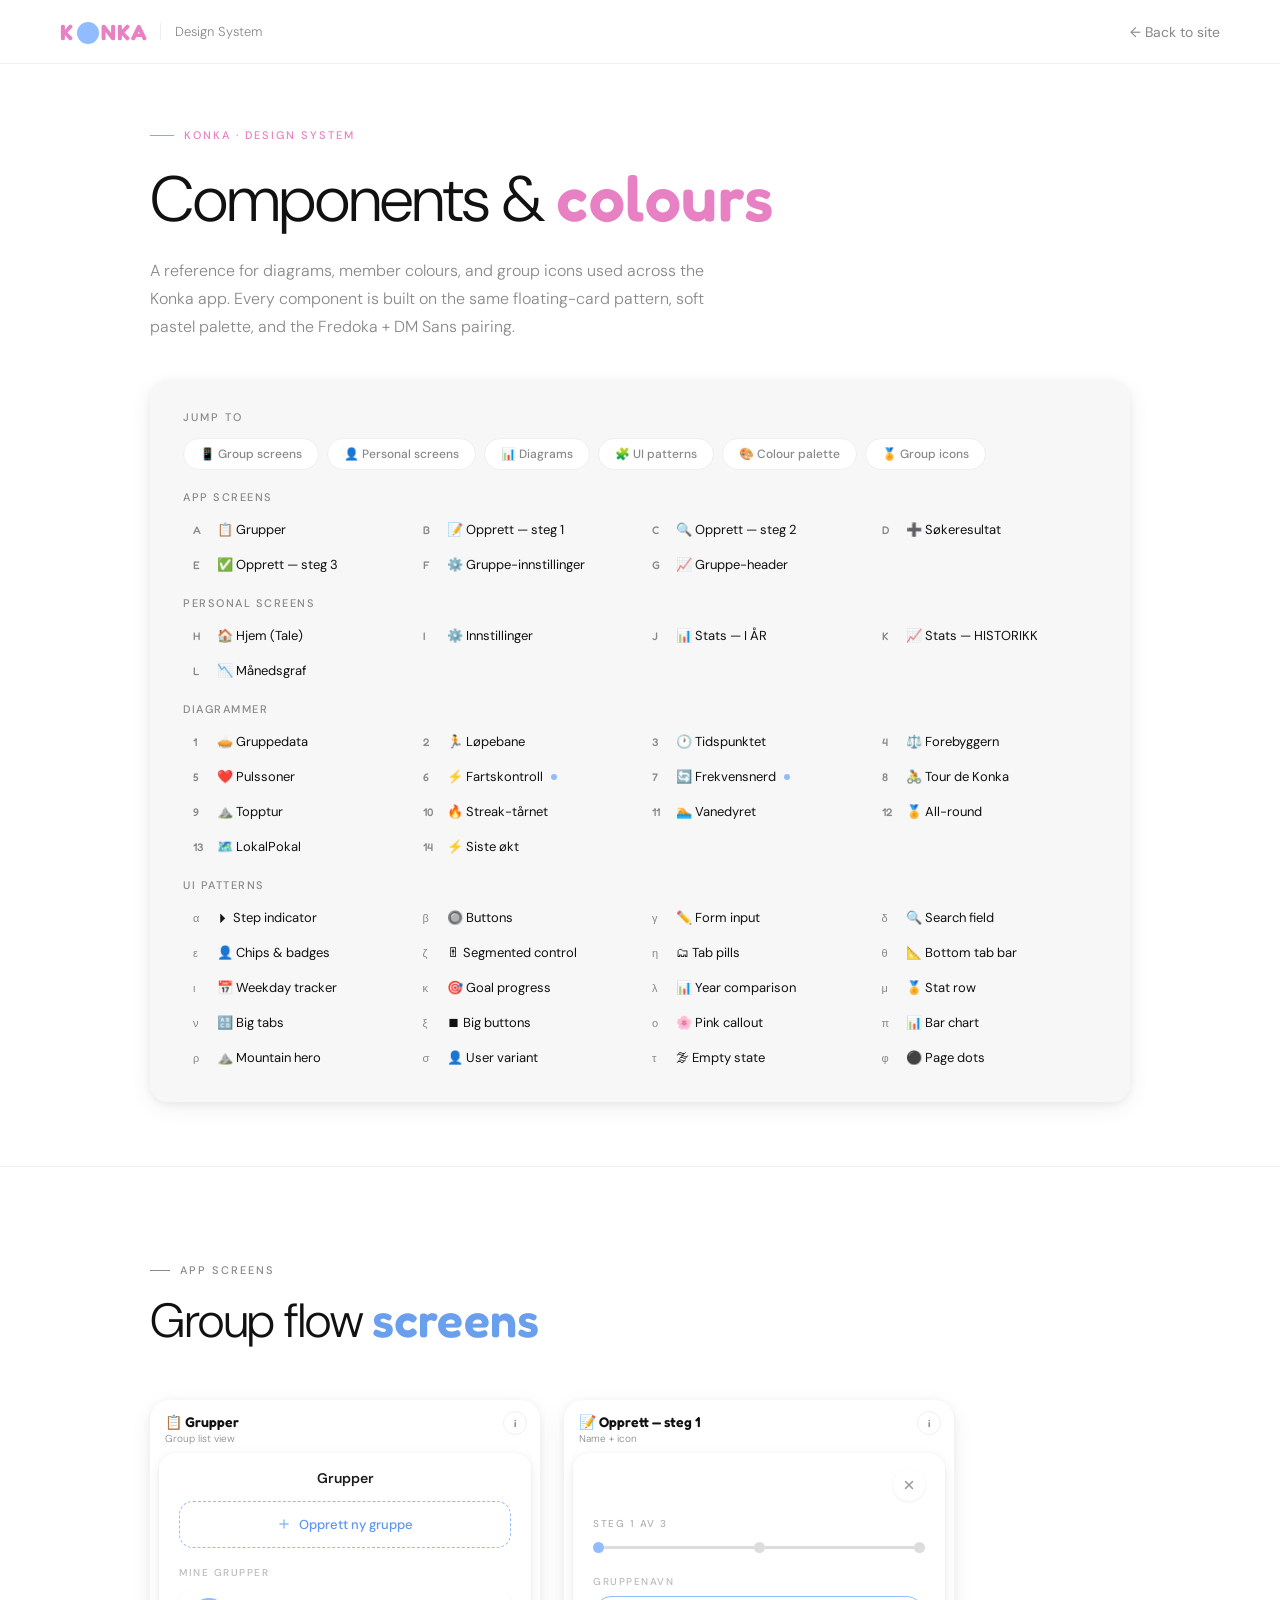
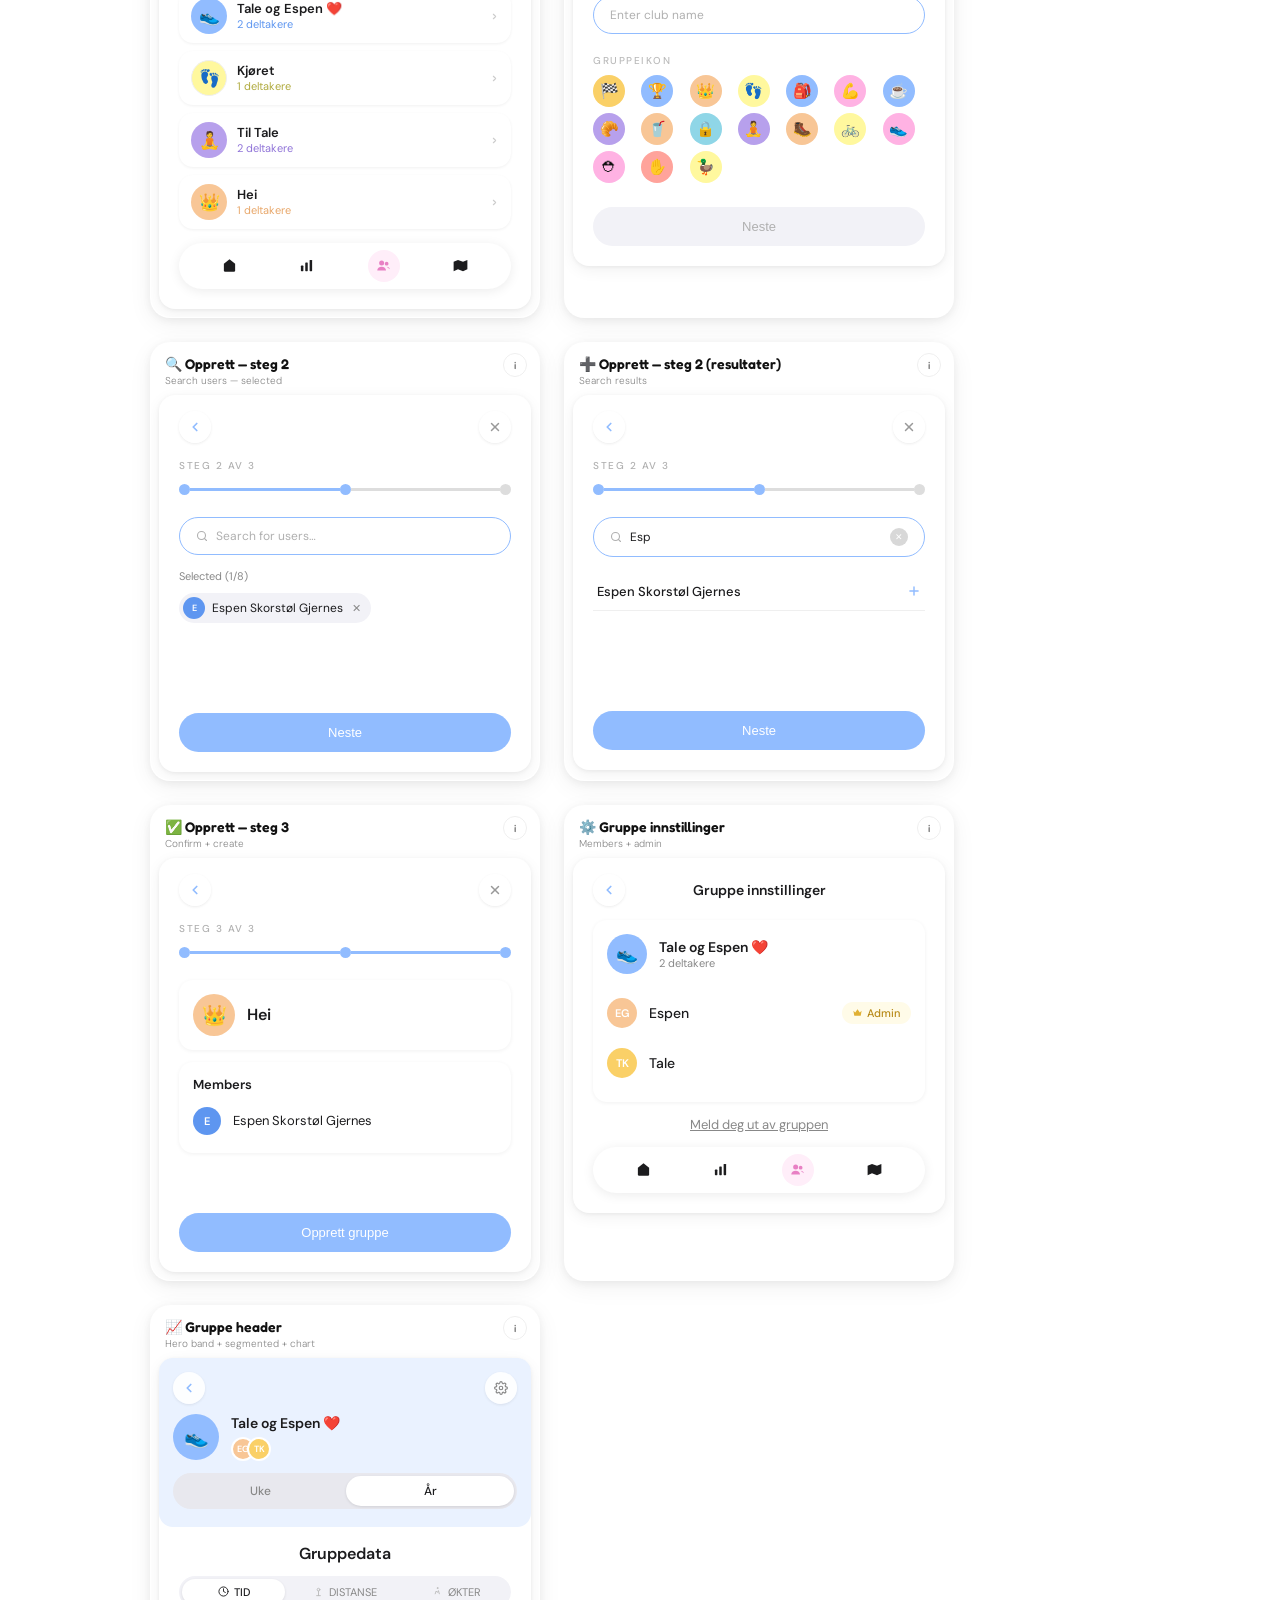
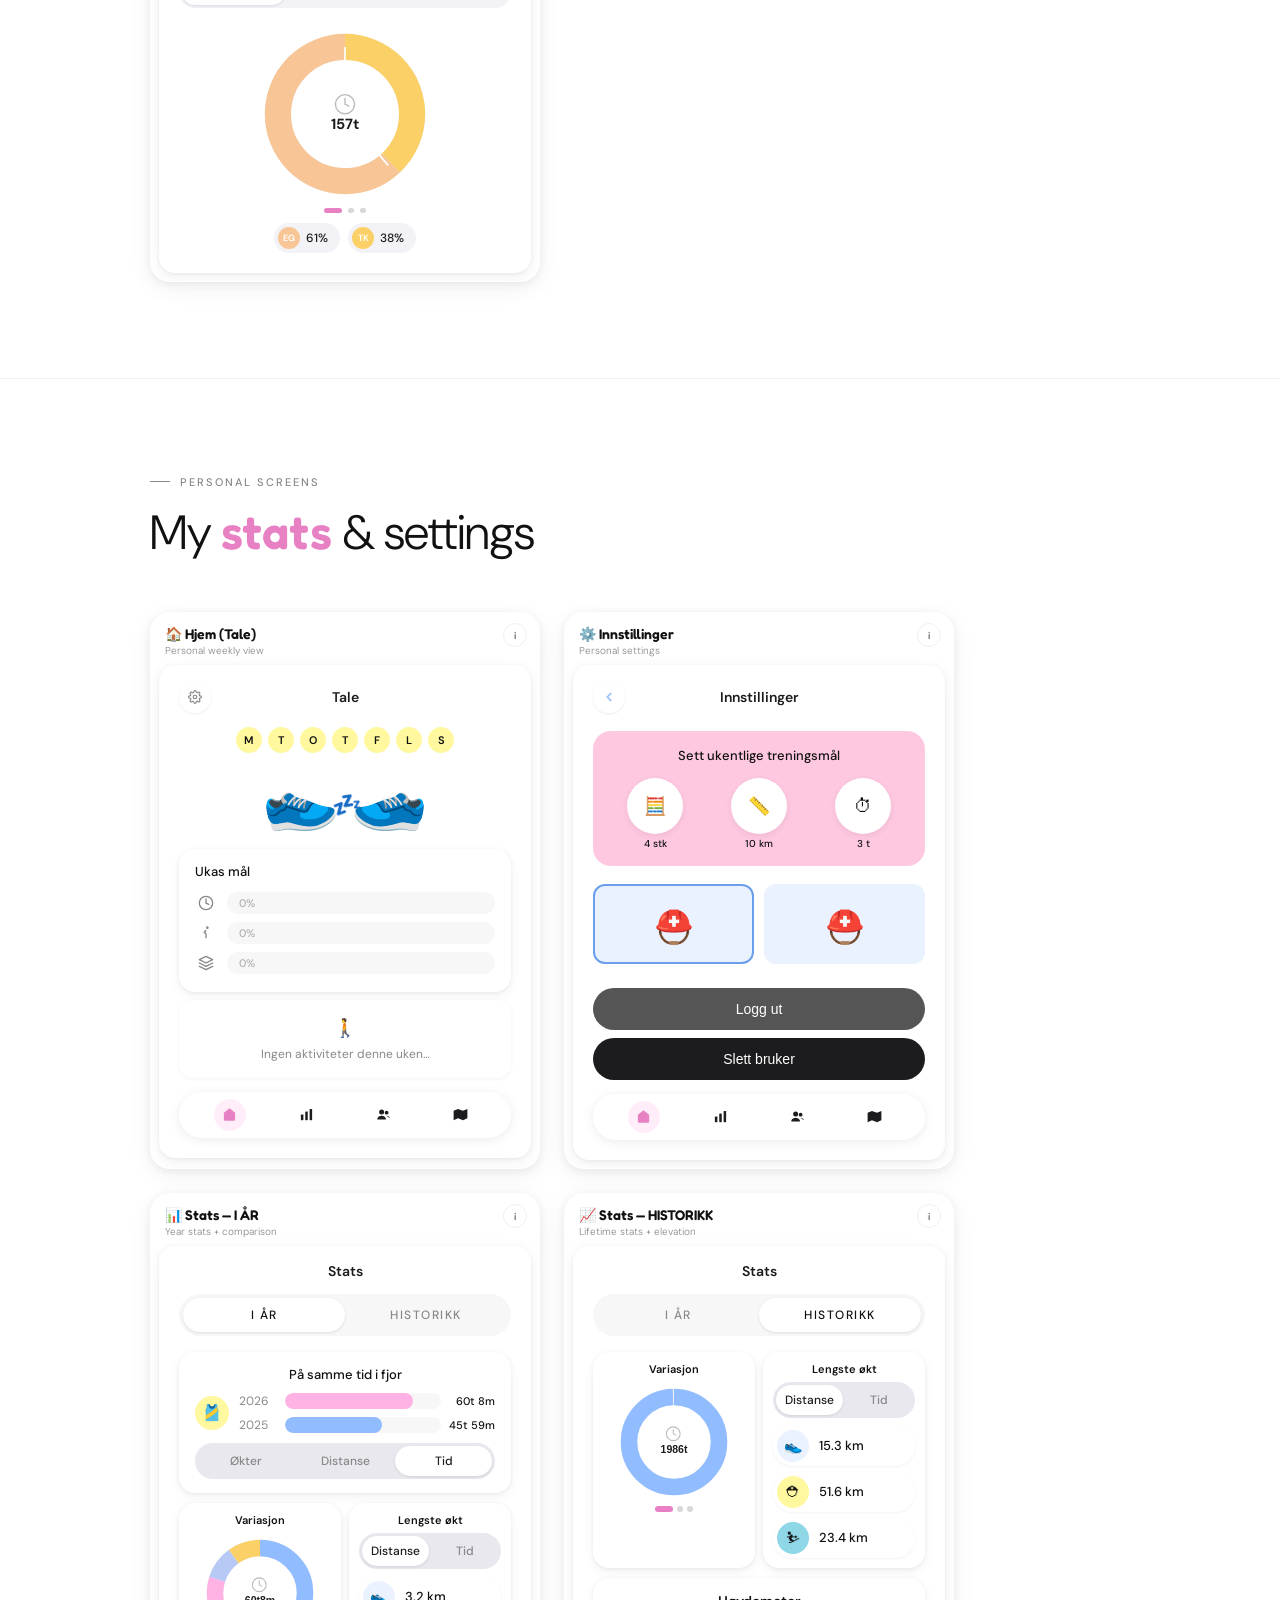
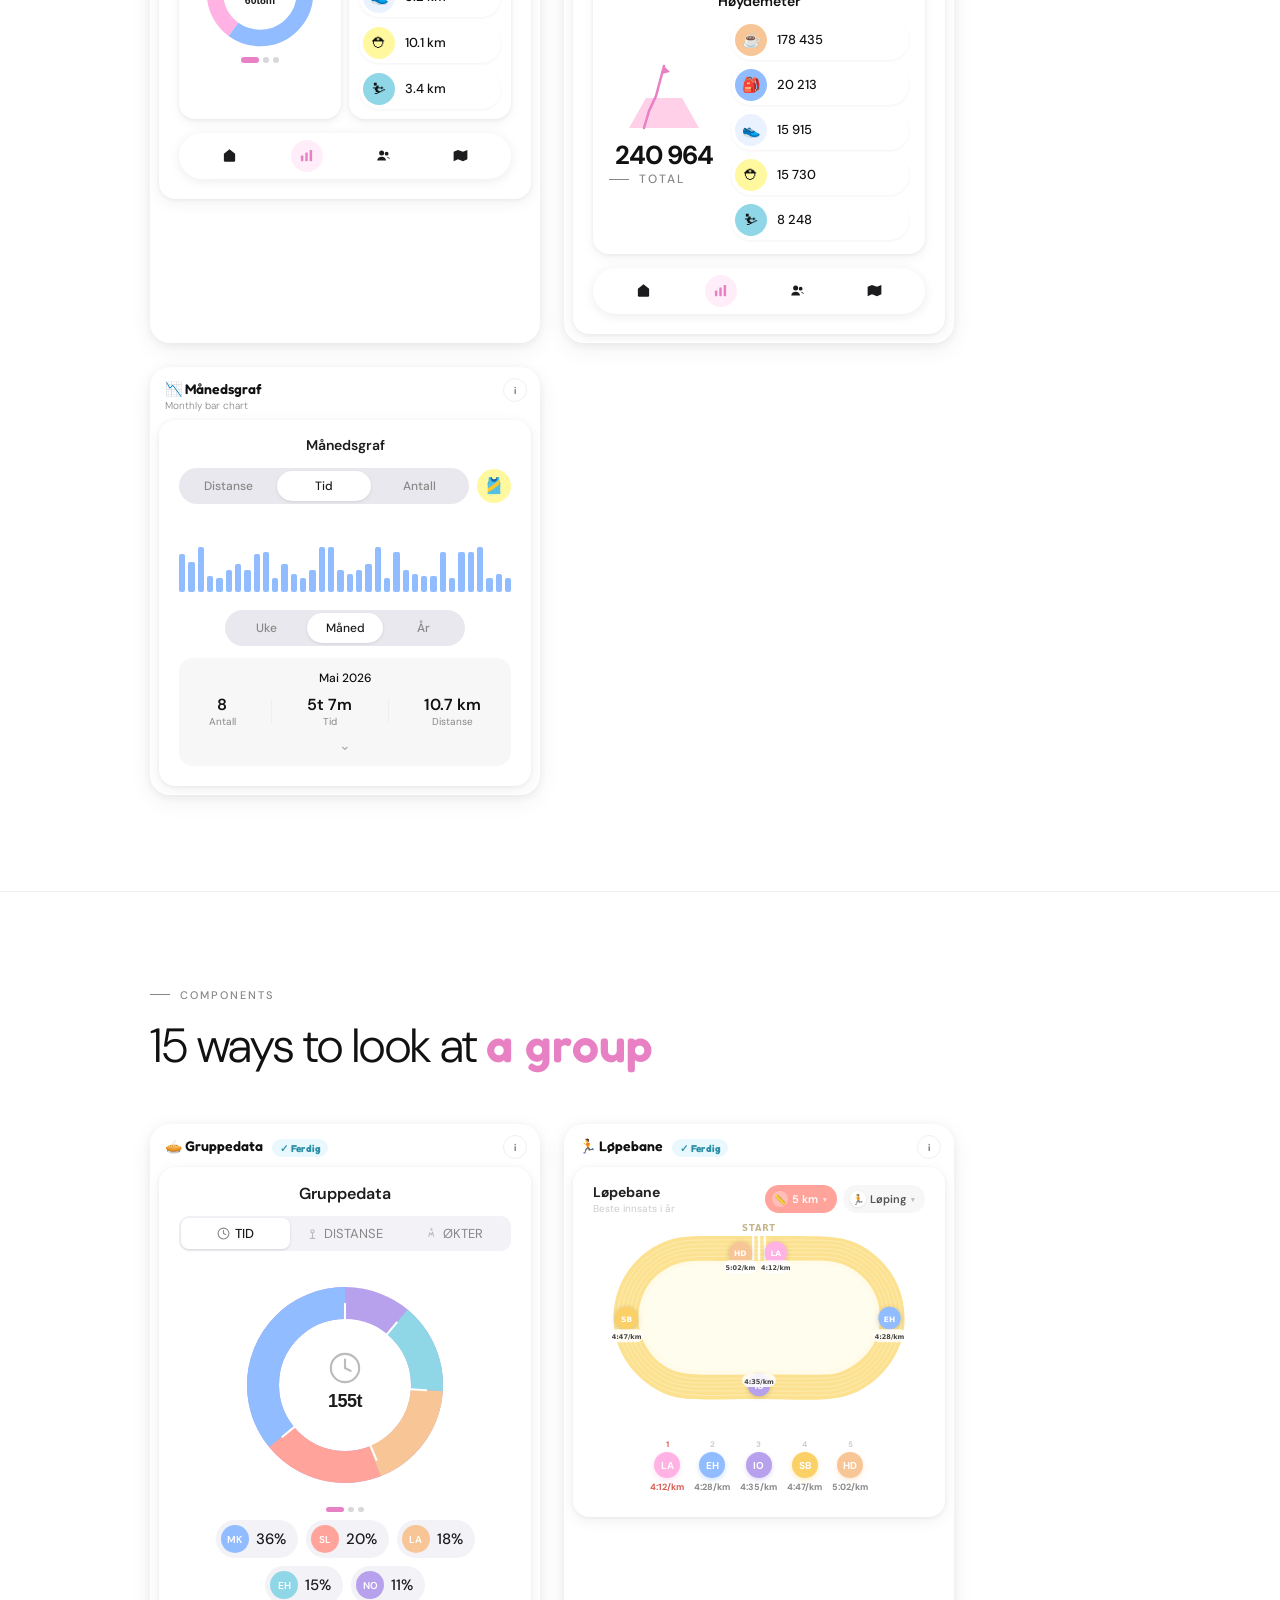
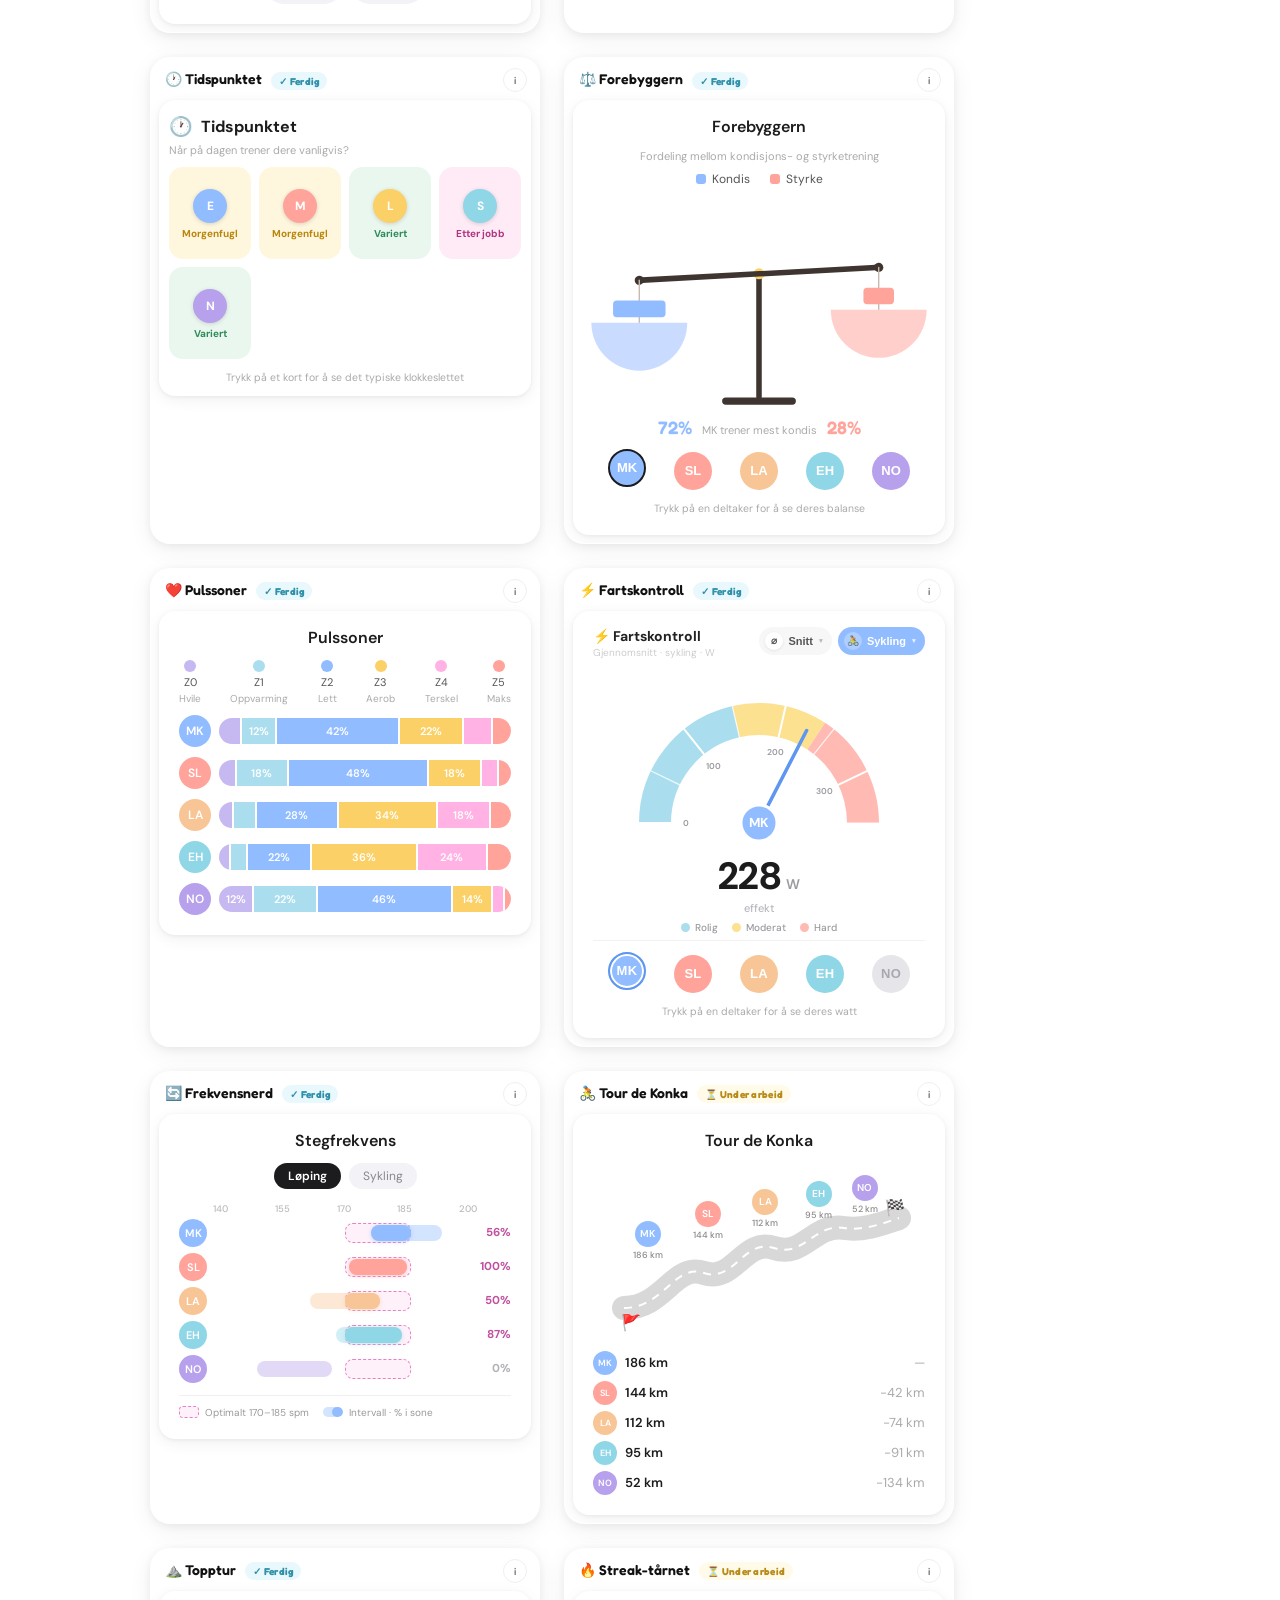
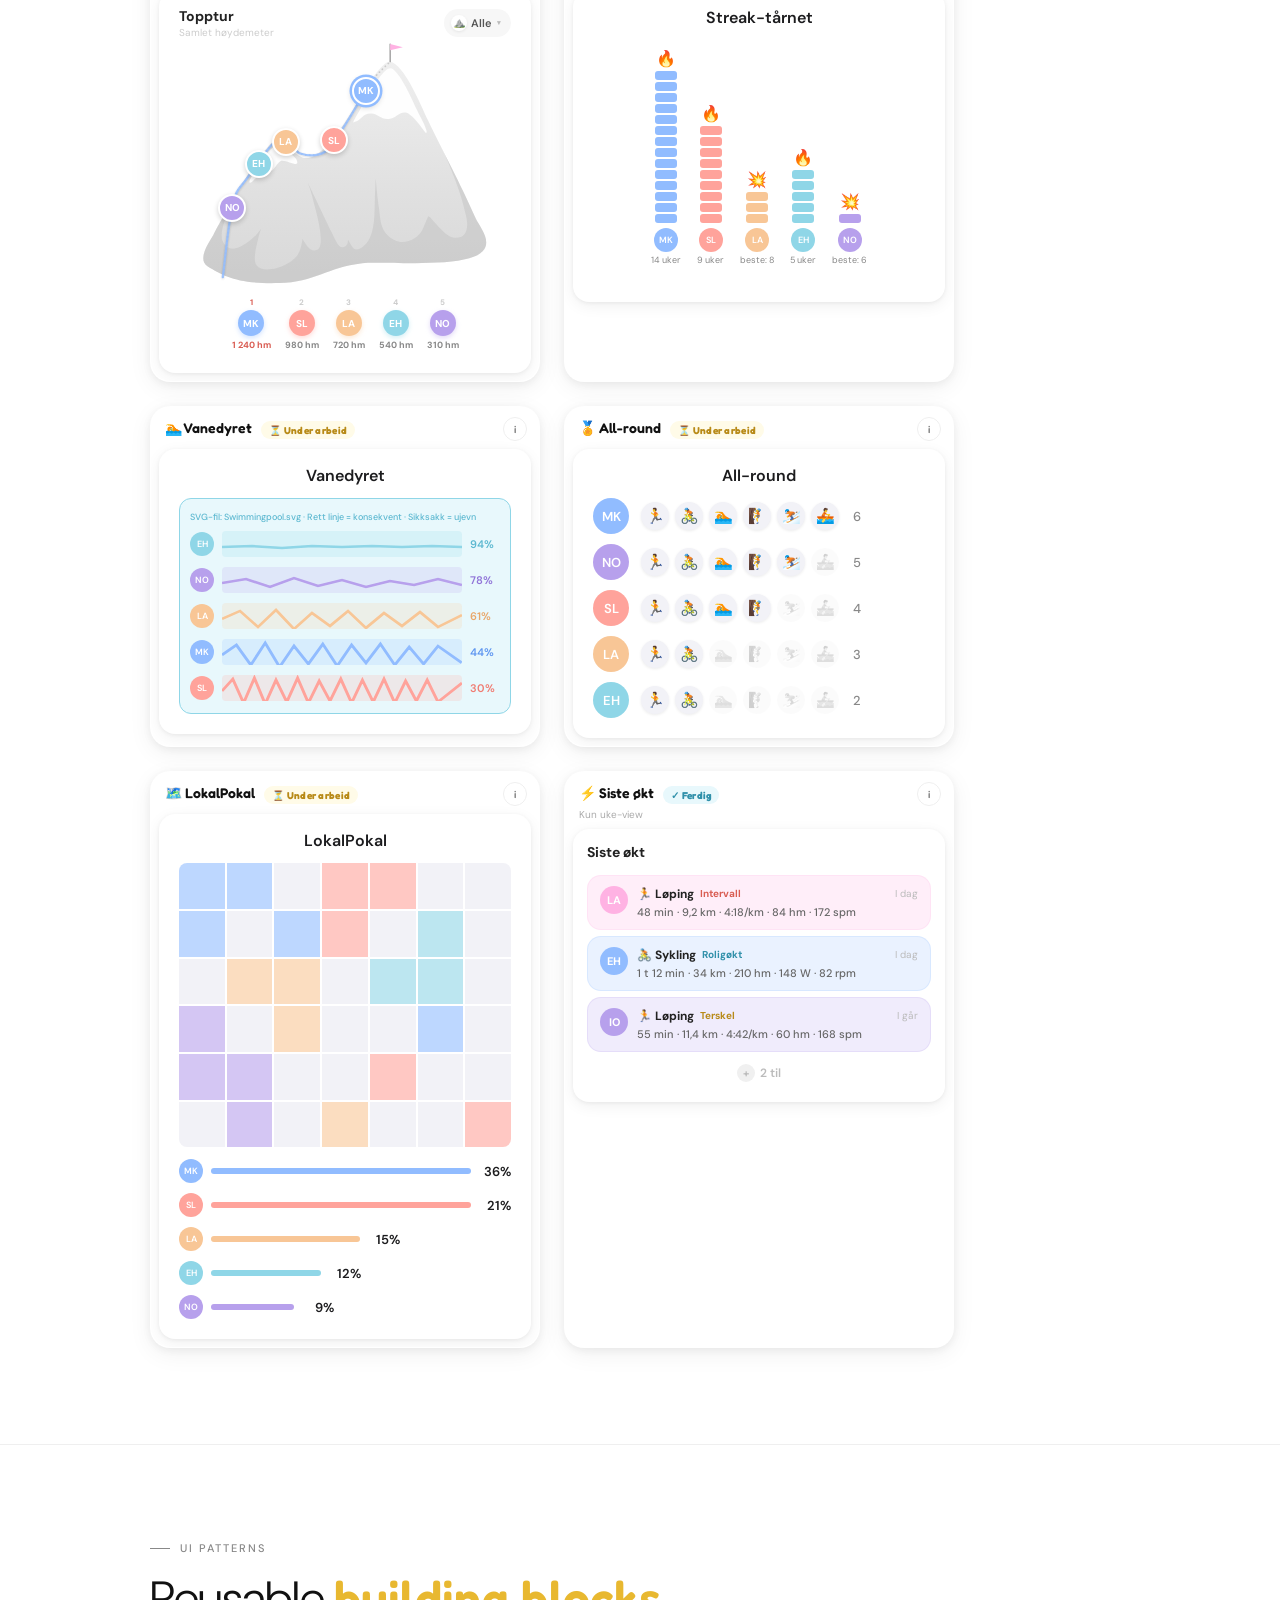
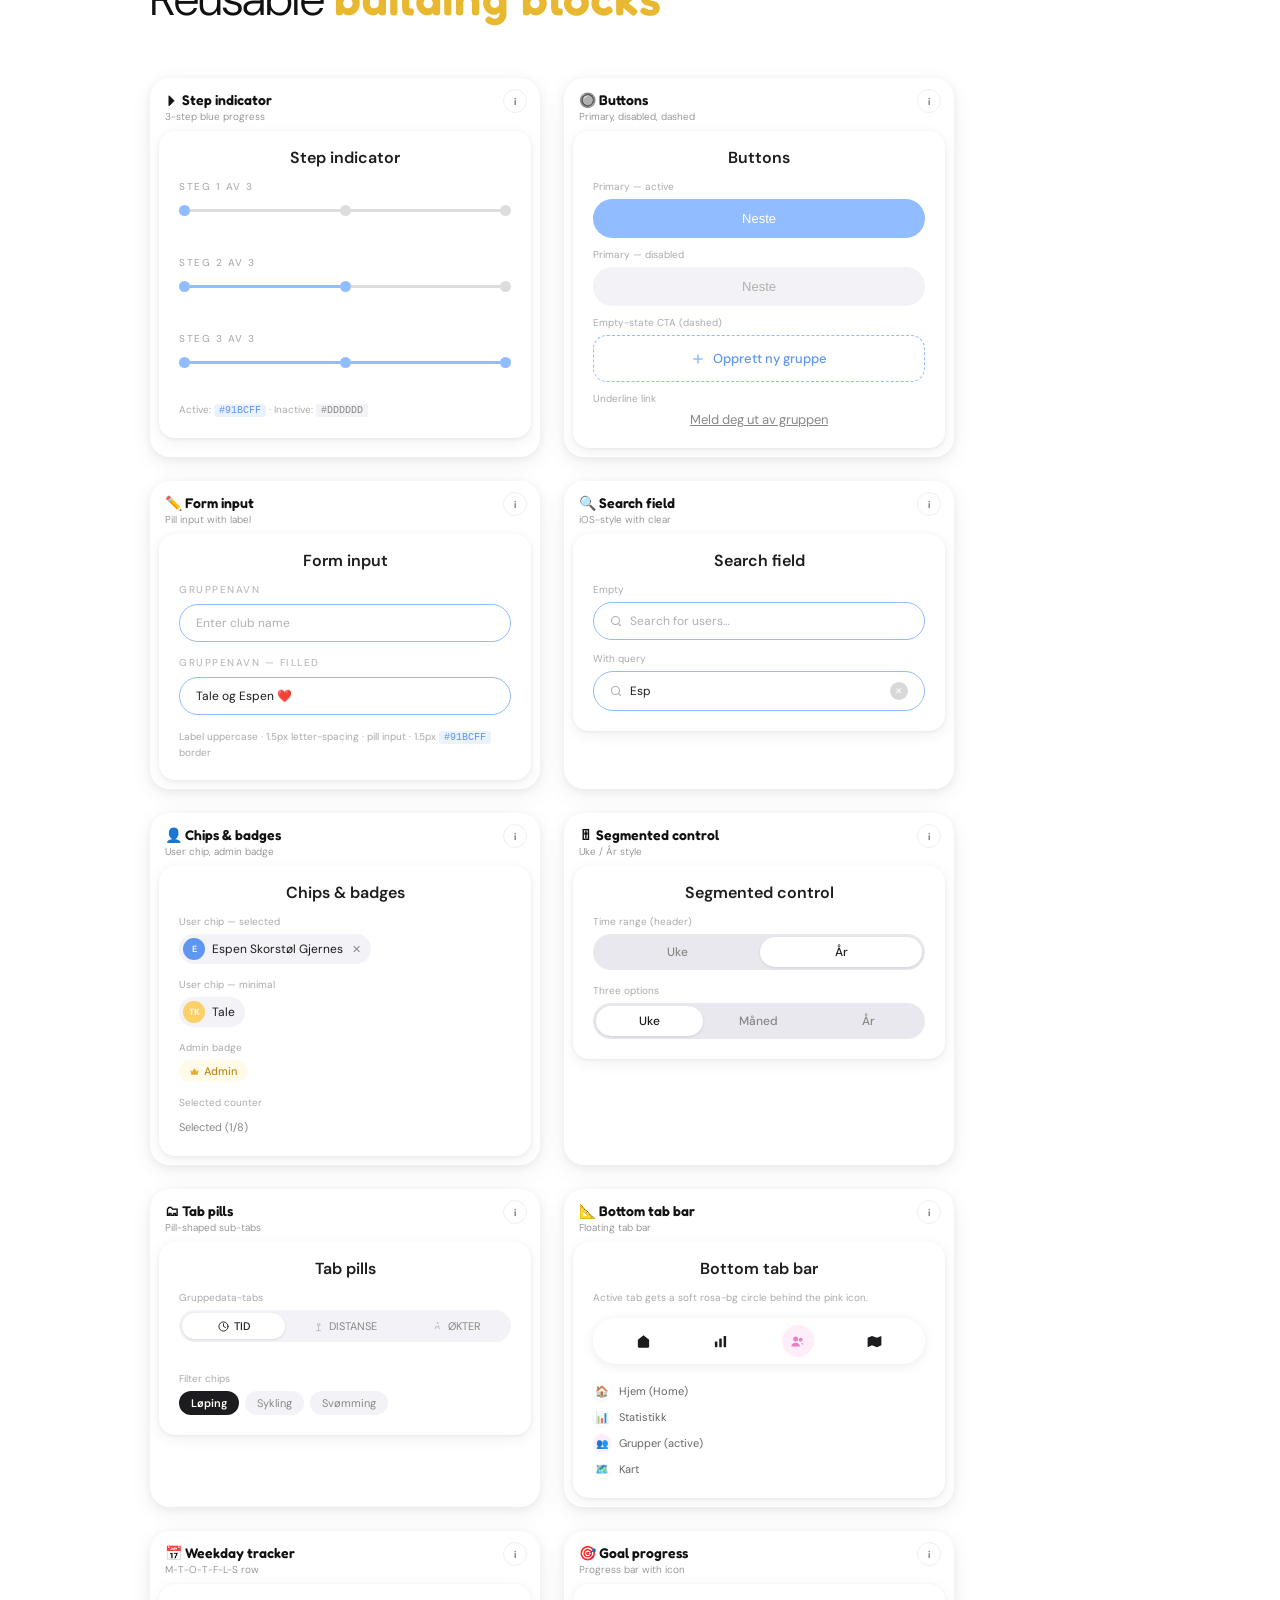
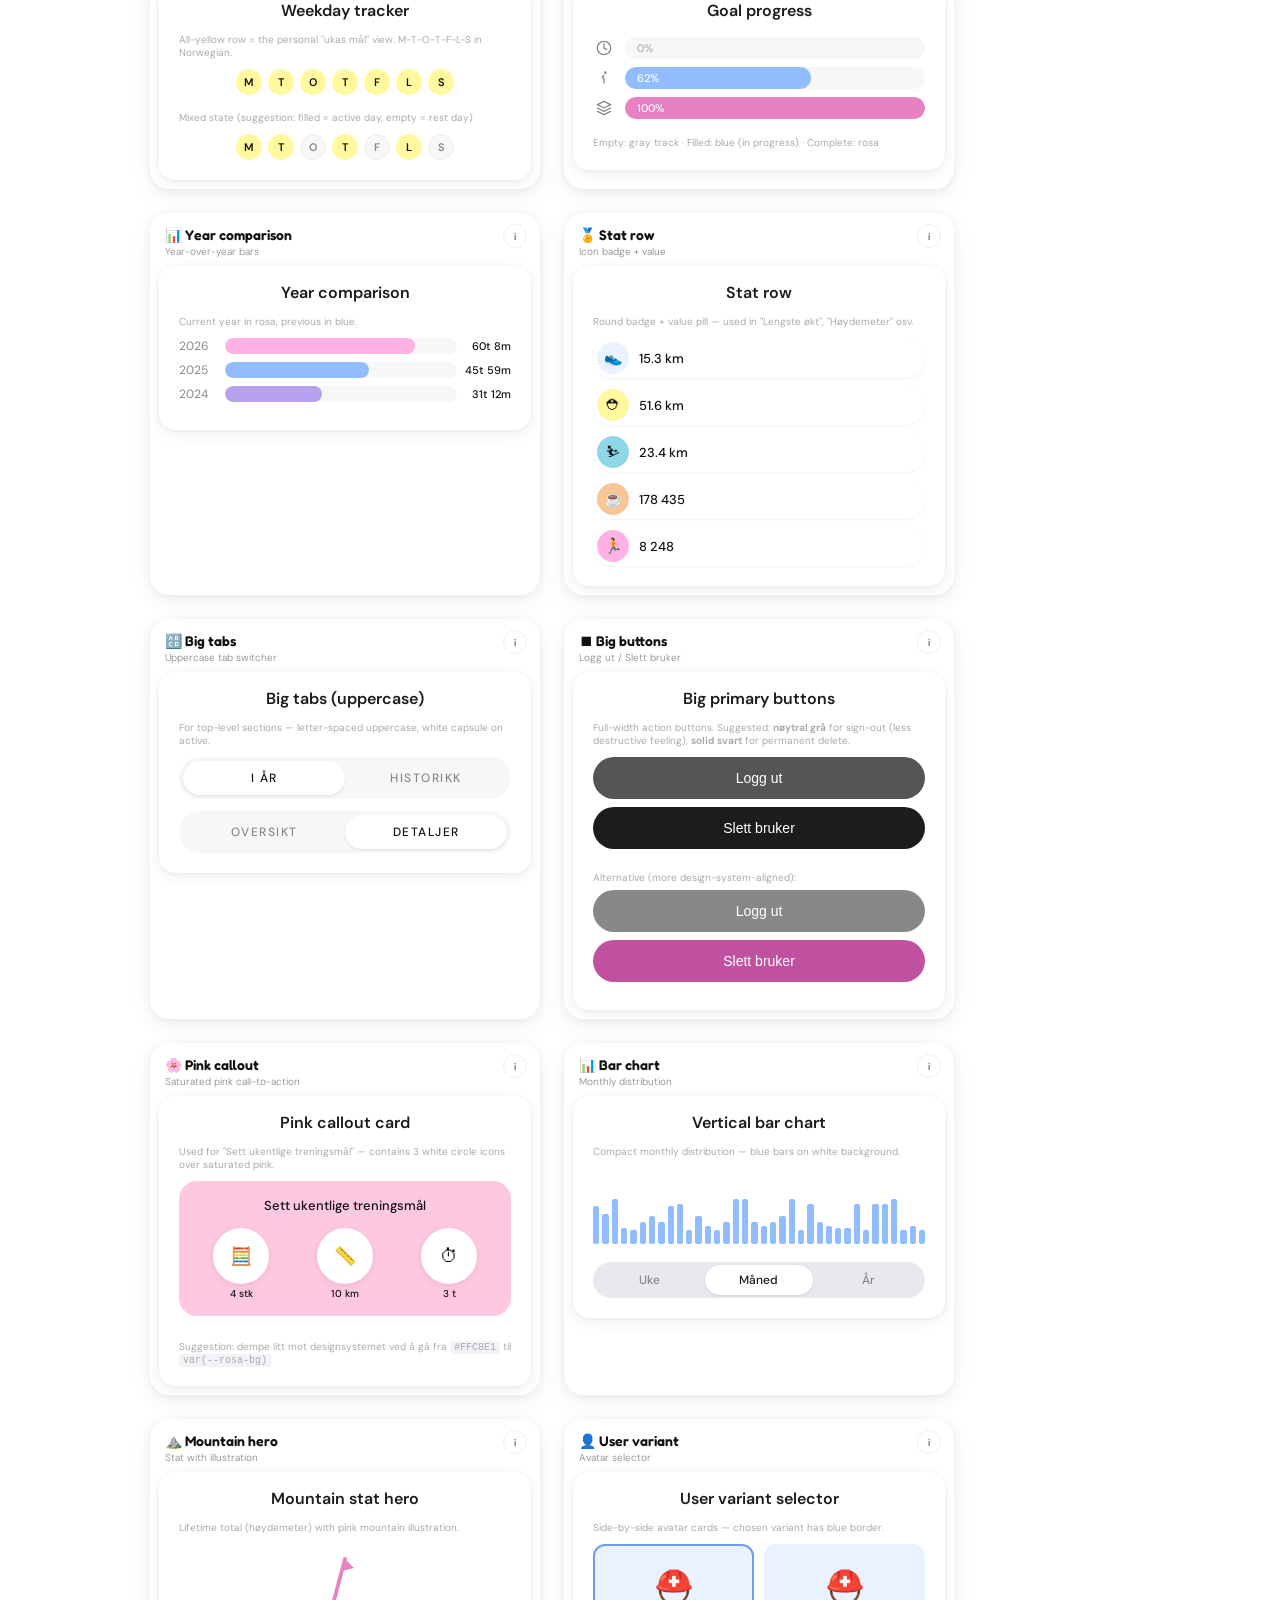
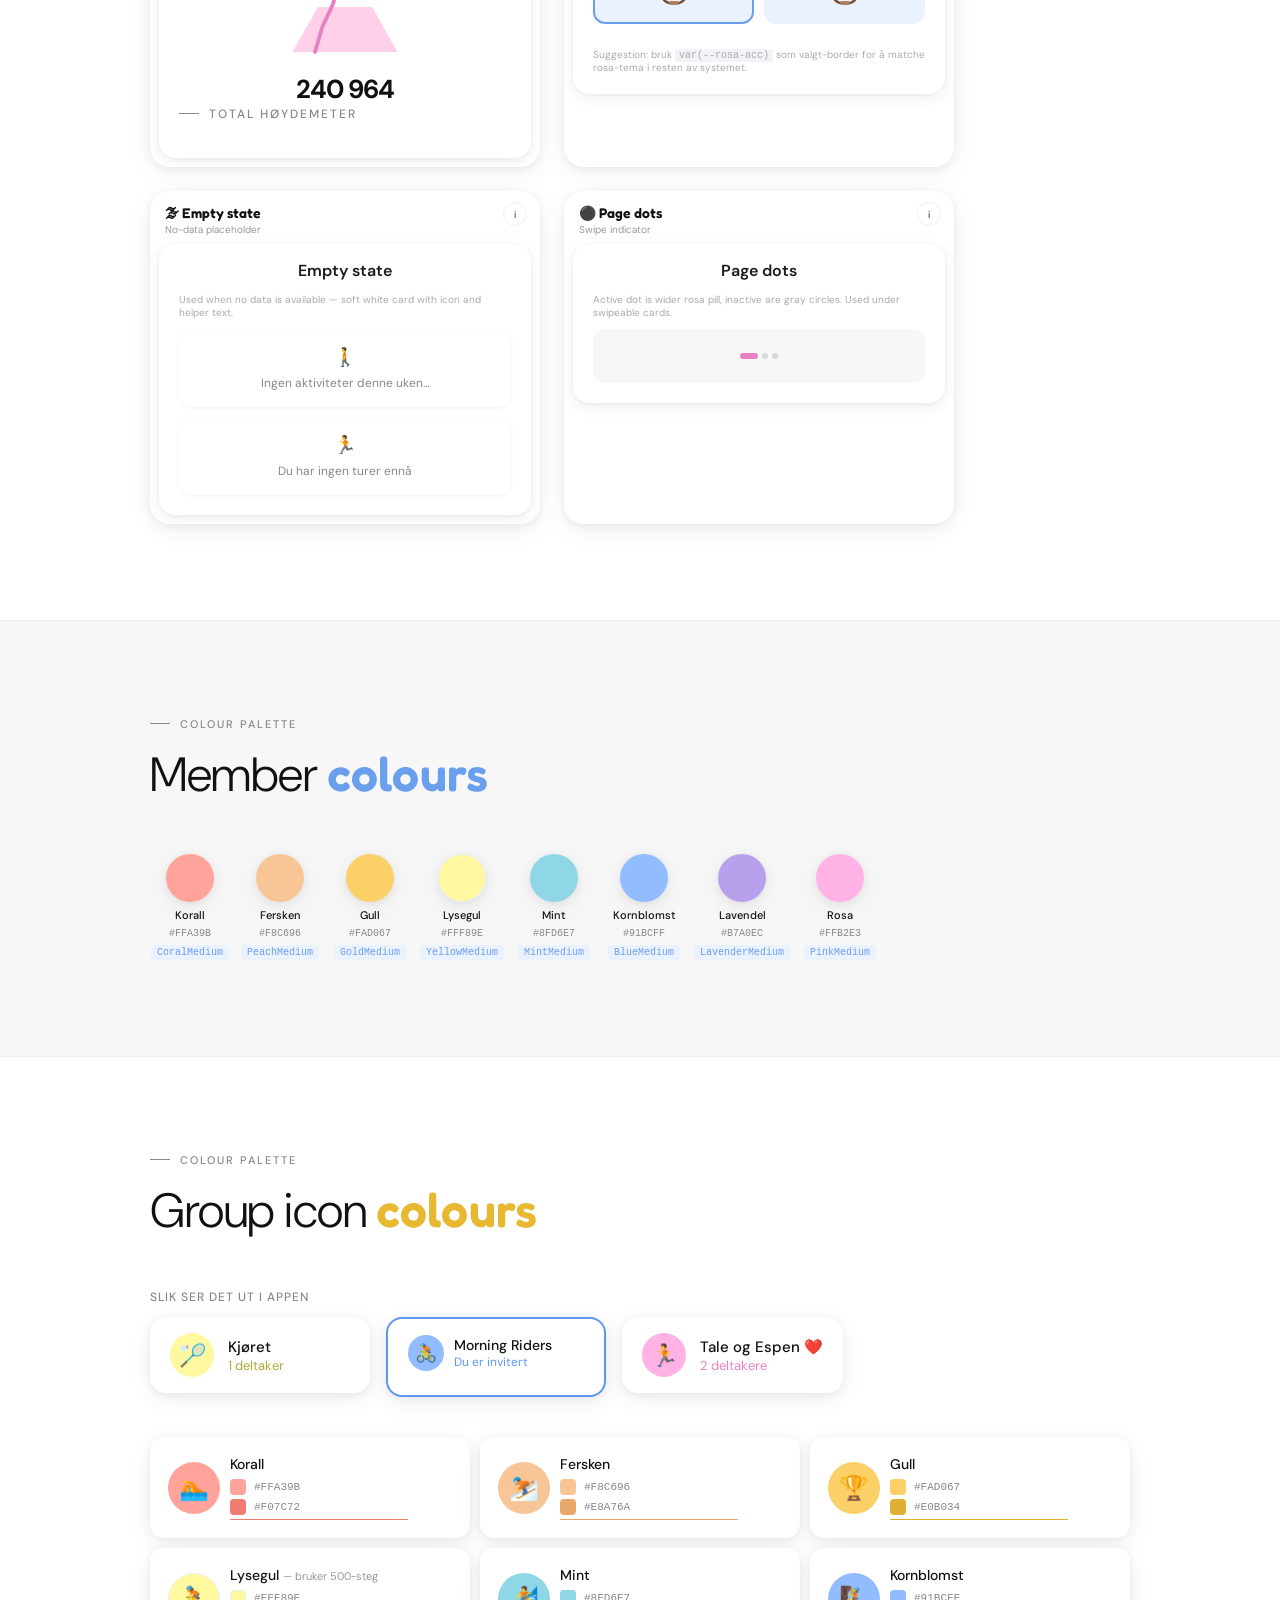
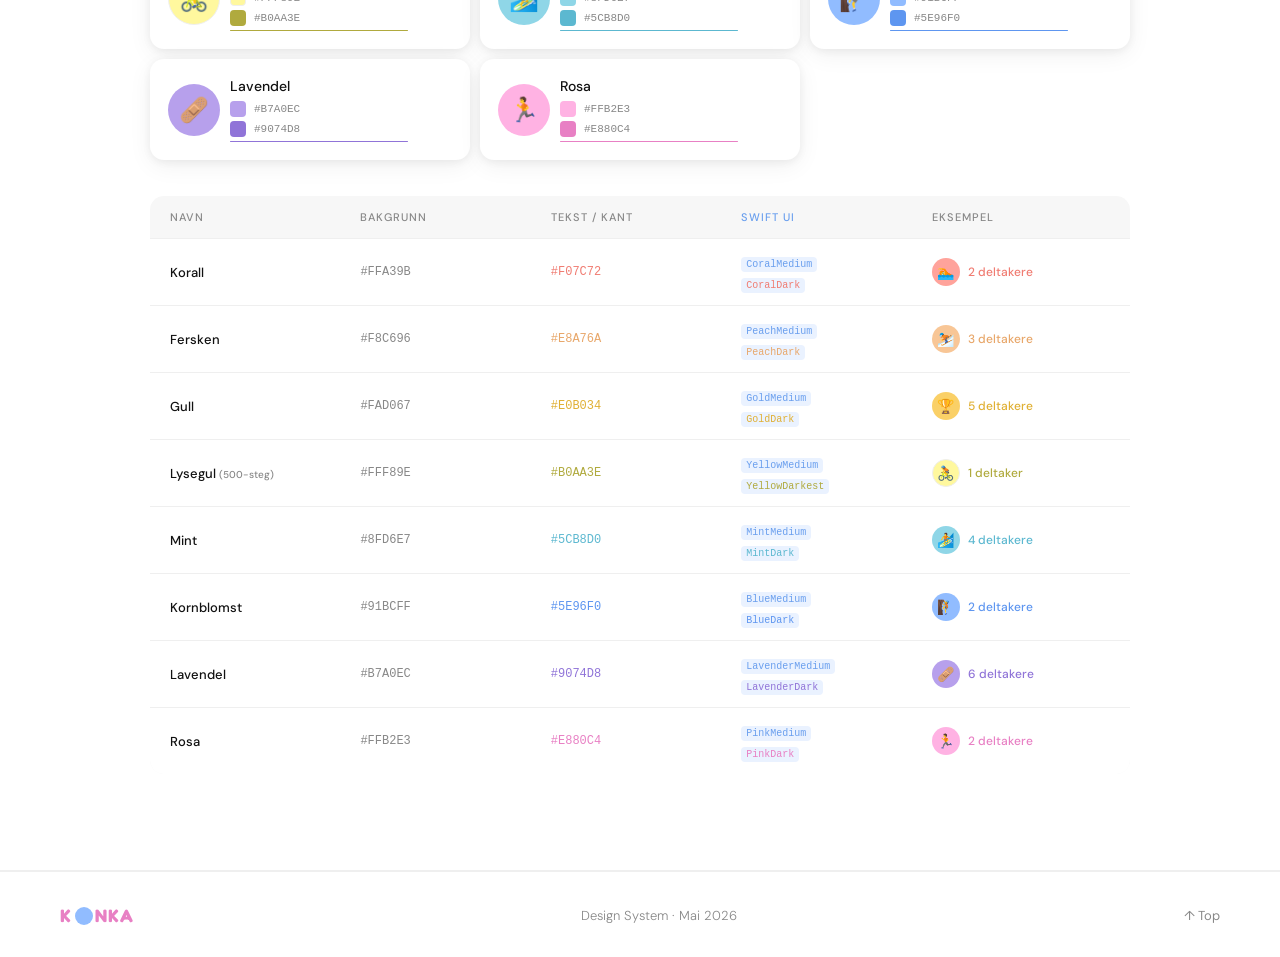
==== commit c8a72b83: "added finished frekvensnerd" ====
--- a/index.html
+++ b/index.html
@@ -2380,25 +2380,163 @@
         <div class="diagram-card" id="d-frekvensnerd">
           <div style="display:flex;align-items:flex-start;justify-content:space-between;">
             <div class="diagram-meta-left" style="padding:12px 0 0 14px;">
-              <span class="diagram-meta-name">🔄 Frekvensnerd <span class="status-tag status-inprogress">⏳ Under arbeid</span></span>
-            </div>
-            <button class="info-btn">i</button>
-          </div>
-          <div class="app-card">
-            <div class="app-card-title">Frekvensnerd</div>
-            <div style="display:flex;gap:8px;justify-content:center;margin-bottom:14px;">
-              <div style="background:#1C1C1E;color:white;border-radius:20px;padding:5px 14px;font-size:12px;font-weight:600;">Løping</div>
-              <div style="background:#F2F2F7;color:#888;border-radius:20px;padding:5px 14px;font-size:12px;">Sykling</div>
-            </div>
-            <div style="display:flex;flex-direction:column;gap:10px;">
-              <div style="display:flex;align-items:center;gap:12px;"><div class="pc p-mia" style="width:36px;height:36px;font-size:13px;flex-shrink:0;">MK</div><div style="flex:1;height:36px;background:#F2F2F7;border-radius:100px;overflow:hidden;"><div style="width:92%;height:100%;background:#91BCFF;border-radius:100px;display:flex;align-items:center;padding-left:10px;font-size:13px;font-weight:600;color:white;">182 spm</div></div></div>
-              <div style="display:flex;align-items:center;gap:12px;"><div class="pc p-sara" style="width:36px;height:36px;font-size:13px;flex-shrink:0;">SL</div><div style="flex:1;height:36px;background:#F2F2F7;border-radius:100px;overflow:hidden;"><div style="width:84%;height:100%;background:#FFA39B;border-radius:100px;display:flex;align-items:center;padding-left:10px;font-size:13px;font-weight:600;color:white;">174 spm</div></div></div>
-              <div style="display:flex;align-items:center;gap:12px;"><div class="pc p-lars" style="width:36px;height:36px;font-size:13px;flex-shrink:0;">LA</div><div style="flex:1;height:36px;background:#F2F2F7;border-radius:100px;overflow:hidden;"><div style="width:80%;height:100%;background:#F8C696;border-radius:100px;display:flex;align-items:center;padding-left:10px;font-size:13px;font-weight:600;color:white;">168 spm</div></div></div>
-              <div style="display:flex;align-items:center;gap:12px;"><div class="pc p-erik" style="width:36px;height:36px;font-size:13px;flex-shrink:0;">EH</div><div style="flex:1;height:36px;background:#F2F2F7;border-radius:100px;overflow:hidden;"><div style="width:74%;height:100%;background:#8FD6E7;border-radius:100px;display:flex;align-items:center;padding-left:10px;font-size:13px;font-weight:600;color:white;">162 spm</div></div></div>
-              <div style="display:flex;align-items:center;gap:12px;"><div class="pc p-nora" style="width:36px;height:36px;font-size:13px;flex-shrink:0;">NO</div><div style="flex:1;height:36px;background:#F2F2F7;border-radius:100px;overflow:hidden;"><div style="width:68%;height:100%;background:#B7A0EC;border-radius:100px;display:flex;align-items:center;padding-left:10px;font-size:13px;font-weight:600;color:white;">155 spm</div></div></div>
-            </div>
-            <p style="font-size:11px;color:#aaa;margin-top:14px;text-align:center;">Optimal løpefrekvens: 170–185 spm</p>
-          </div>
+              <span class="diagram-meta-name">🔄 Frekvensnerd <span class="status-tag status-finished">✓ Ferdig</span></span>
+            </div>
+            <button class="info-btn" onclick="this.closest('.diagram-card').querySelector('.freq-back').style.display='flex';this.closest('.diagram-card').querySelector('.freq-front').style.display='block'">i</button>
+          </div>
+          <div class="app-card" style="position:relative;">
+            <!-- FRONT -->
+            <div class="freq-front">
+              <!-- Tittel midtstilt på egen linje -->
+              <div class="app-card-title freq-title">Stegfrekvens</div>
+
+              <!-- Sport-knapper -->
+              <div style="display:flex;gap:8px;justify-content:center;margin-bottom:14px;">
+                <button class="freq-toggle" data-sport="lop" style="background:#1C1C1E;color:#fff;border:none;border-radius:20px;padding:5px 14px;font-size:12px;font-weight:600;cursor:pointer;font-family:'DM Sans',sans-serif;">Løping</button>
+                <button class="freq-toggle" data-sport="sykkel" style="background:#F2F2F7;color:#888;border:none;border-radius:20px;padding:5px 14px;font-size:12px;font-weight:400;cursor:pointer;font-family:'DM Sans',sans-serif;">Sykling</button>
+              </div>
+
+              <!-- Akse-skala -->
+              <div style="display:flex;padding-left:34px;margin-bottom:4px;">
+                <div class="freq-ticks" style="flex:1;display:flex;justify-content:space-between;"></div>
+                <div style="width:34px;"></div>
+              </div>
+
+              <!-- Rader — tett pakket -->
+              <div class="freq-rows" style="display:flex;flex-direction:column;gap:6px;"></div>
+
+              <!-- Forklaring — én kompakt linje -->
+              <div style="display:flex;flex-wrap:wrap;gap:4px 14px;margin-top:12px;padding-top:10px;border-top:1px solid #F0F0F0;">
+                <span style="display:inline-flex;align-items:center;font-size:10px;color:#999;">
+                  <span class="freq-legend-zone" style="width:20px;height:12px;border-radius:4px;margin-right:6px;flex-shrink:0;background:rgba(255,178,227,0.18);border:1.5px dashed #E880C4;"></span>
+                  <span class="freq-legend-opt">Optimalt 170–185 spm</span>
+                </span>
+                <span style="display:inline-flex;align-items:center;font-size:10px;color:#999;">
+                  <span style="width:20px;height:10px;border-radius:100px;margin-right:6px;flex-shrink:0;background:rgba(145,188,255,0.4);position:relative;overflow:hidden;">
+                    <span style="position:absolute;right:0;top:0;bottom:0;width:55%;background:#91BCFF;border-radius:100px;"></span>
+                  </span>
+                  Intervall · % i sone
+                </span>
+              </div>
+            </div>
+
+            <!-- BACK (info-flipp) -->
+            <div class="freq-back" style="display:none;position:absolute;inset:0;background:#fff;border-radius:16px;padding:14px 18px 16px;flex-direction:column;gap:7px;">
+              <div class="app-card-title" style="margin-bottom:2px;">Frekvensnerd</div>
+              <p style="font-size:12.5px;line-height:1.5;color:#444;margin:0;">Hver pille viser <strong>frekvensintervallet</strong> (laveste–høyeste) en deltaker holdt gjennom perioden. Det fargede feltet er det <strong>optimale området</strong>.</p>
+              <p style="font-size:12.5px;line-height:1.5;color:#444;margin:0;">Delen av pillen <strong style="color:#C050A0;">inni sonen</strong> er i full farge; delen utenfor er dempet. Prosenten viser hvor stor andel av intervallet som lå optimalt.</p>
+              <p style="font-size:12.5px;line-height:1.5;color:#aaa;margin:2px 0 0;">Velg sport med knappen. Krever relevant måleutstyr.</p>
+              <button onclick="this.closest('.diagram-card').querySelector('.freq-back').style.display='none';this.closest('.diagram-card').querySelector('.freq-front').style.display='block'" style="margin-top:6px;align-self:flex-start;padding:7px 14px;border-radius:8px;border:1.5px solid #ddd;background:transparent;color:#333;font-size:12px;font-weight:600;cursor:pointer;font-family:'DM Sans',sans-serif;">← Tilbake</button>
+            </div>
+          </div>
+          <script>
+          (function(){
+            var card = document.getElementById("d-frekvensnerd");
+            var PALETTE = {
+              korall:{bar:"#FFA39B"}, fersken:{bar:"#F8C696"}, gull:{bar:"#FAD067"},
+              mint:{bar:"#8FD6E7"}, kornblomst:{bar:"#91BCFF"}, lavendel:{bar:"#B7A0EC"}, rosa:{bar:"#FFB2E3"}
+            };
+            var ZONE = { edge:"#E880C4", fill:"rgba(255,178,227,0.18)", text:"#C050A0" };
+            var MEMBERS = [
+              {id:"m1", initials:"MK", color:"kornblomst"},
+              {id:"m2", initials:"SL", color:"korall"},
+              {id:"m3", initials:"LA", color:"fersken"},
+              {id:"m4", initials:"EH", color:"mint"},
+              {id:"m5", initials:"NO", color:"lavendel"}
+            ];
+            var DATA = {
+              lop: {
+                unit:"spm", axisMin:140, axisMax:200, optimal:[170,185],
+                label:"Stegfrekvens", ticks:[140,155,170,185,200],
+                ranges:{ m1:[176,192], m2:[171,184], m3:[162,178], m4:[168,183], m5:[150,167] }
+              },
+              sykkel: {
+                unit:"RPM", axisMin:55, axisMax:115, optimal:[80,100],
+                label:"Tråkkfrekvens", ticks:[55,70,85,100,115],
+                ranges:{ m1:[88,106], m2:[82,99], m3:[74,92], m4:[79,97], m5:[60,78] }
+              }
+            };
+            var sport = "lop";
+
+            function render(){
+              var d = DATA[sport];
+              var span = d.axisMax - d.axisMin;
+              function pct(v){ return ((v - d.axisMin) / span) * 100; }
+              var optA = d.optimal[0], optB = d.optimal[1];
+              var optLoPct = pct(optA), optHiPct = pct(optB);
+
+              // Tittel
+              card.querySelector(".freq-title").textContent = d.label;
+
+              // Toggle-stiler
+              card.querySelectorAll(".freq-toggle").forEach(function(btn){
+                var on = btn.getAttribute("data-sport") === sport;
+                btn.style.background = on ? "#1C1C1E" : "#F2F2F7";
+                btn.style.color = on ? "#fff" : "#888";
+                btn.style.fontWeight = on ? "600" : "400";
+              });
+
+              // Akse-ticks
+              var ticksEl = card.querySelector(".freq-ticks");
+              ticksEl.innerHTML = "";
+              d.ticks.forEach(function(t){
+                var s = document.createElement("span");
+                s.style.cssText = "font-size:9.5px;color:#bbb;font-weight:500;";
+                s.textContent = t;
+                ticksEl.appendChild(s);
+              });
+
+              // Rader
+              var rowsEl = card.querySelector(".freq-rows");
+              rowsEl.innerHTML = "";
+              MEMBERS.forEach(function(m){
+                var r = d.ranges[m.id];
+                var lo = r[0], hi = r[1];
+                var overlap = Math.max(0, Math.min(hi, optB) - Math.max(lo, optA));
+                var inPct = Math.round((overlap / (hi - lo)) * 100);
+                var loPct = pct(lo), hiPct = pct(hi);
+                var c = PALETTE[m.color];
+                var segLo = Math.max(loPct, optLoPct);
+                var segHi = Math.min(hiPct, optHiPct);
+                var hasOverlap = segHi > segLo;
+
+                var row = document.createElement("div");
+                row.style.cssText = "display:flex;align-items:center;";
+
+                var overlapHtml = hasOverlap
+                  ? '<div style="position:absolute;top:50%;transform:translateY(-50%);left:'+segLo+'%;width:'+(segHi-segLo)+'%;height:16px;background:'+c.bar+';border-radius:100px;z-index:2;box-shadow:0 1px 4px '+c.bar+'80;"></div>'
+                  : '';
+
+                row.innerHTML =
+                  '<div style="width:34px;flex-shrink:0;">' +
+                    '<div style="width:28px;height:28px;border-radius:50%;display:flex;align-items:center;justify-content:center;font-family:\'DM Sans\',sans-serif;font-size:11px;font-weight:600;color:#fff;background:'+c.bar+';">'+m.initials+'</div>' +
+                  '</div>' +
+                  '<div style="flex:1;height:24px;position:relative;">' +
+                    '<div style="position:absolute;top:2px;bottom:2px;left:'+optLoPct+'%;width:'+(optHiPct-optLoPct)+'%;background:'+ZONE.fill+';border:1.5px dashed '+ZONE.edge+';border-radius:8px;z-index:0;"></div>' +
+                    '<div style="position:absolute;top:50%;transform:translateY(-50%);left:'+loPct+'%;width:'+(hiPct-loPct)+'%;height:16px;background:'+c.bar+';opacity:0.4;border-radius:100px;z-index:1;"></div>' +
+                    overlapHtml +
+                  '</div>' +
+                  '<div style="width:34px;display:flex;justify-content:flex-end;flex-shrink:0;">' +
+                    '<span style="font-size:11.5px;font-weight:700;white-space:nowrap;color:'+(inPct>=50?ZONE.text:"#B0B0B6")+';">'+inPct+'%</span>' +
+                  '</div>';
+
+                rowsEl.appendChild(row);
+              });
+
+              // Forklaring
+              card.querySelector(".freq-legend-opt").textContent = "Optimalt "+optA+"–"+optB+" "+d.unit;
+            }
+
+            card.querySelectorAll(".freq-toggle").forEach(function(btn){
+              btn.addEventListener("click", function(){
+                sport = btn.getAttribute("data-sport");
+                render();
+              });
+            });
+
+            render();
+          })();
+          </script>
         </div>
 
         <!-- 8. TOUR DE KONKA -->
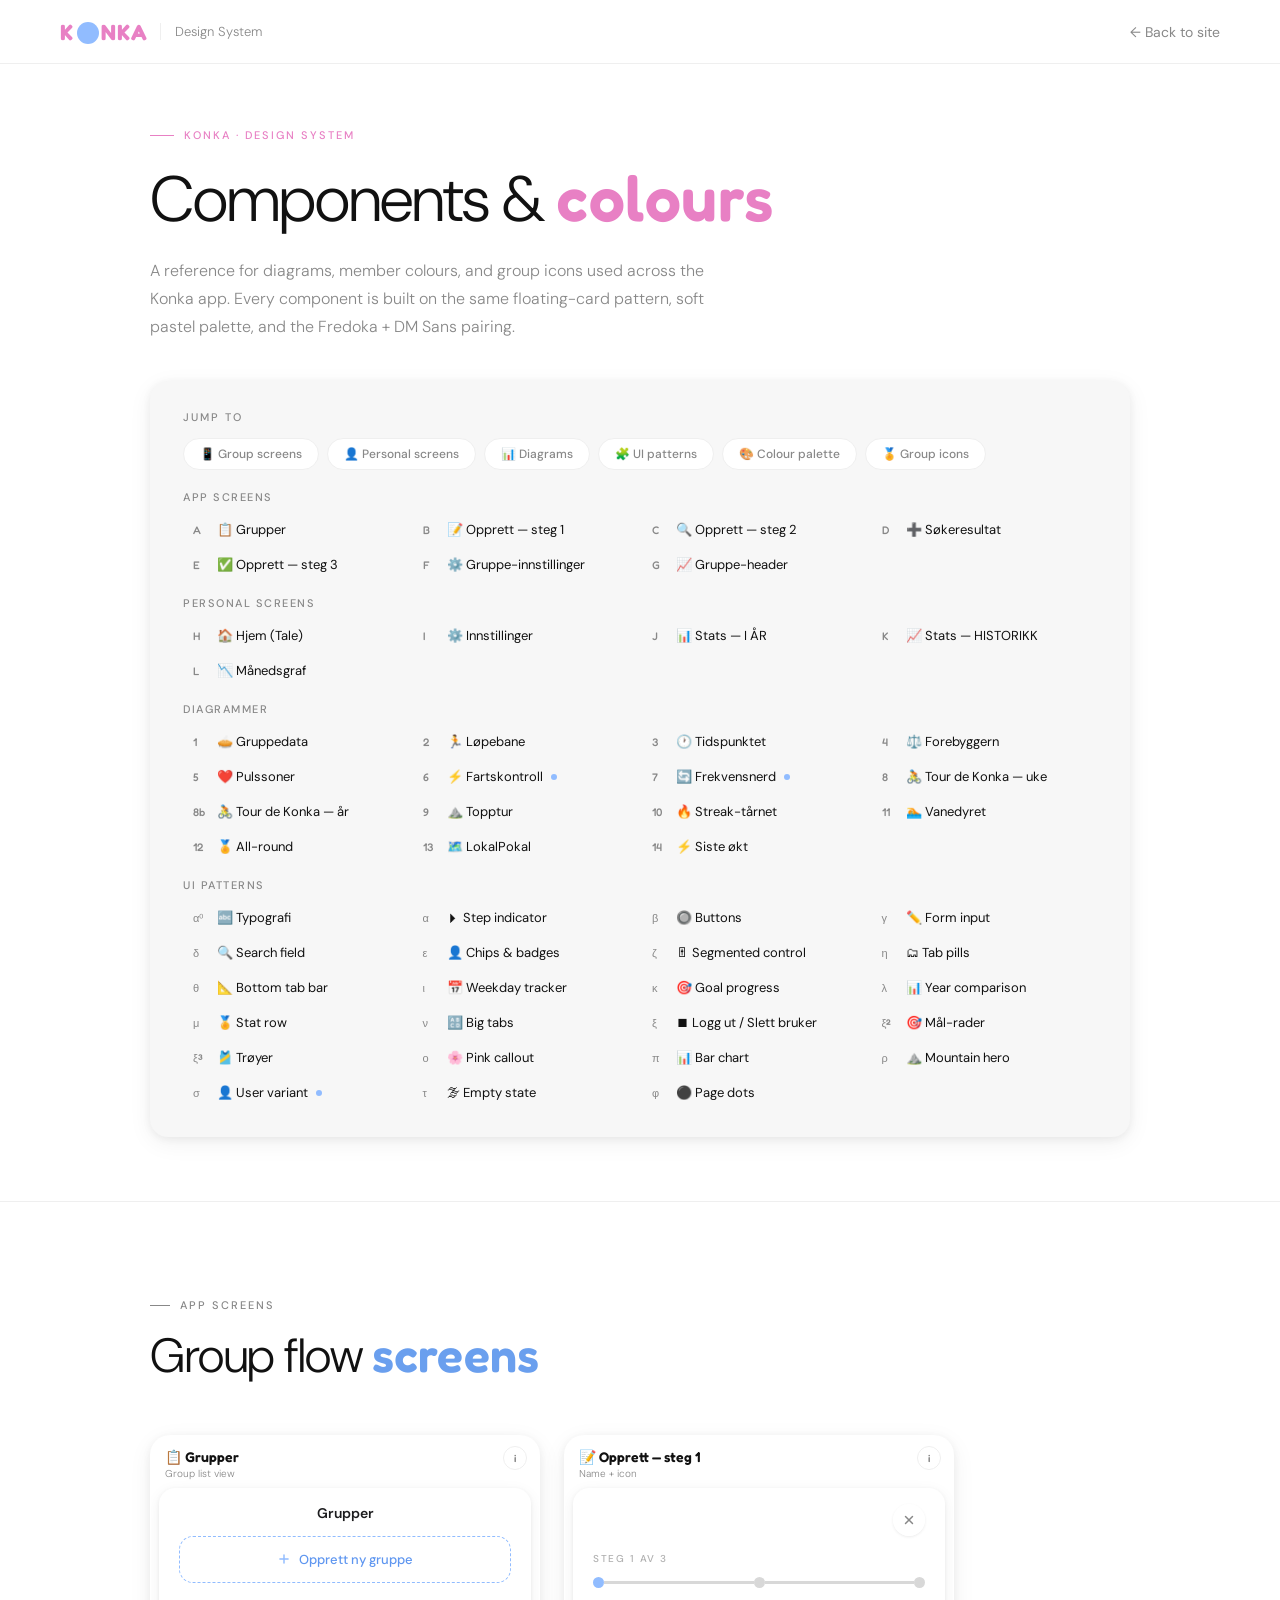
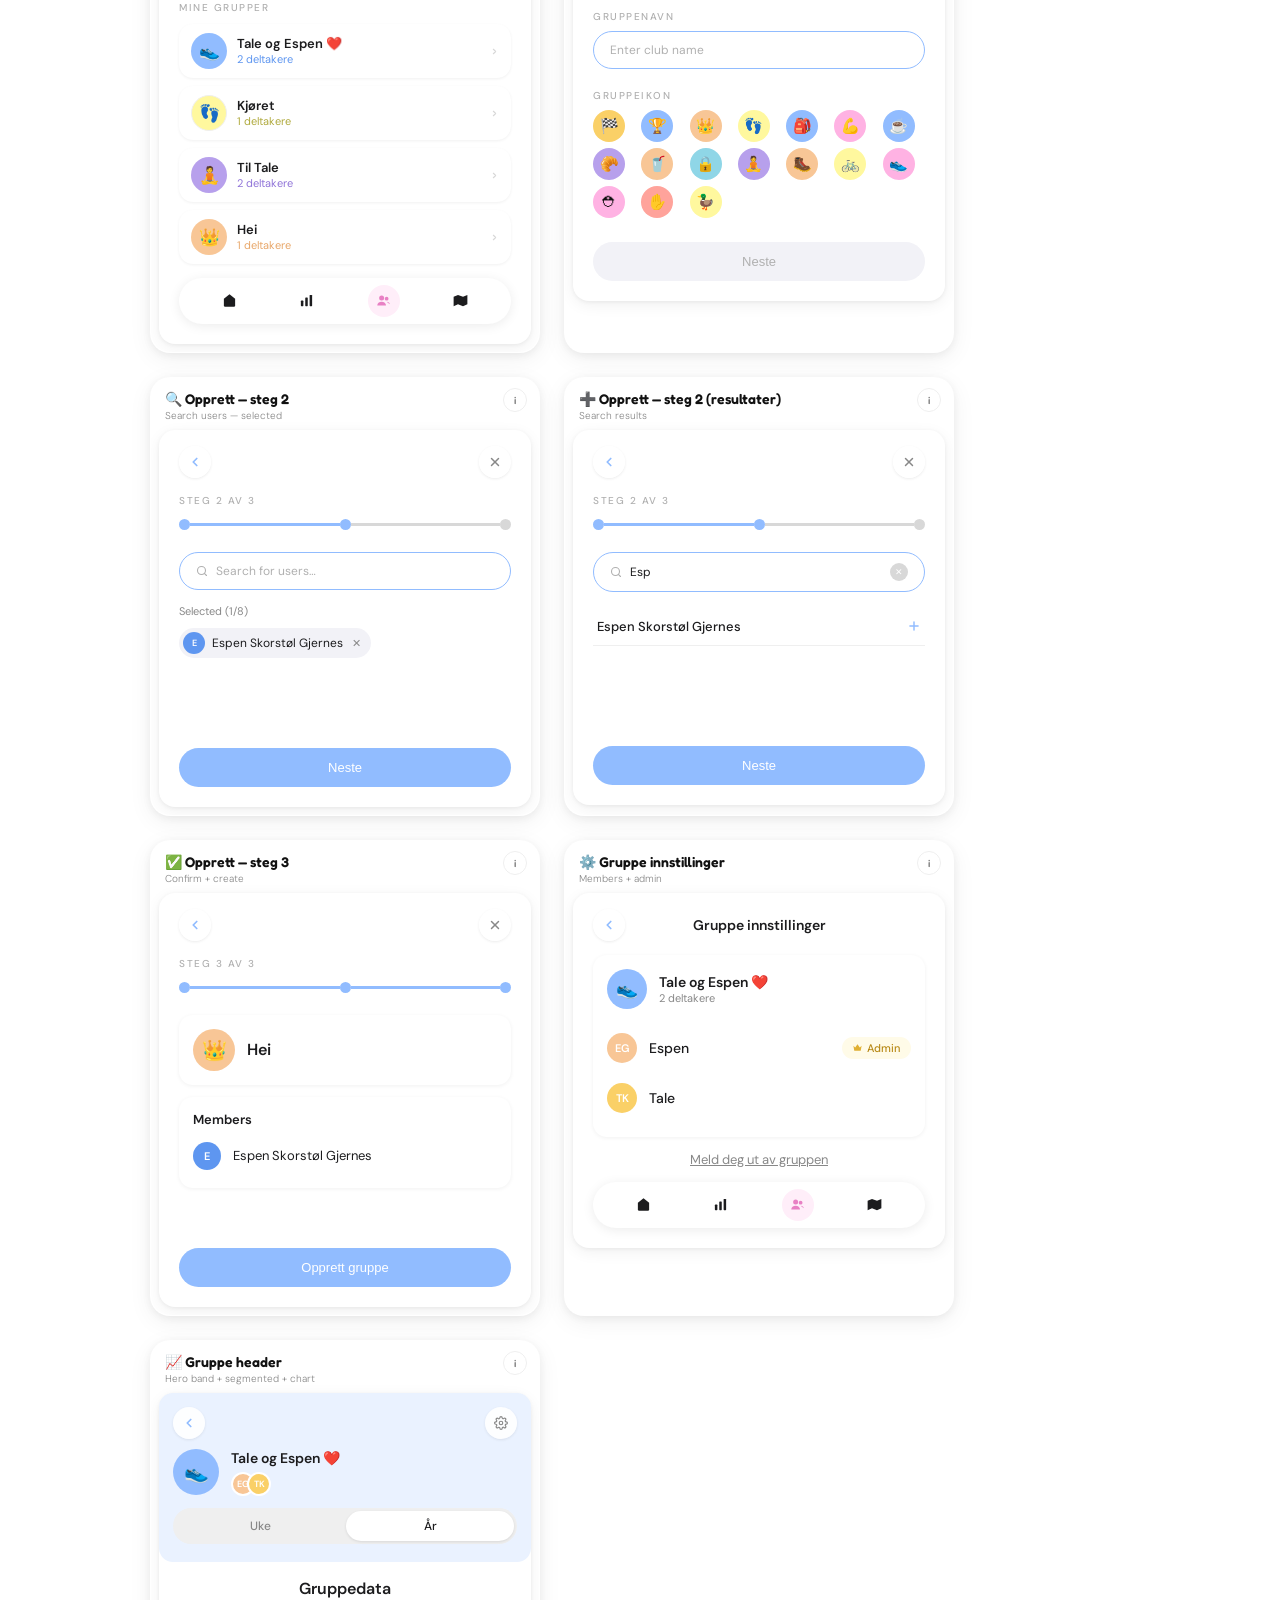
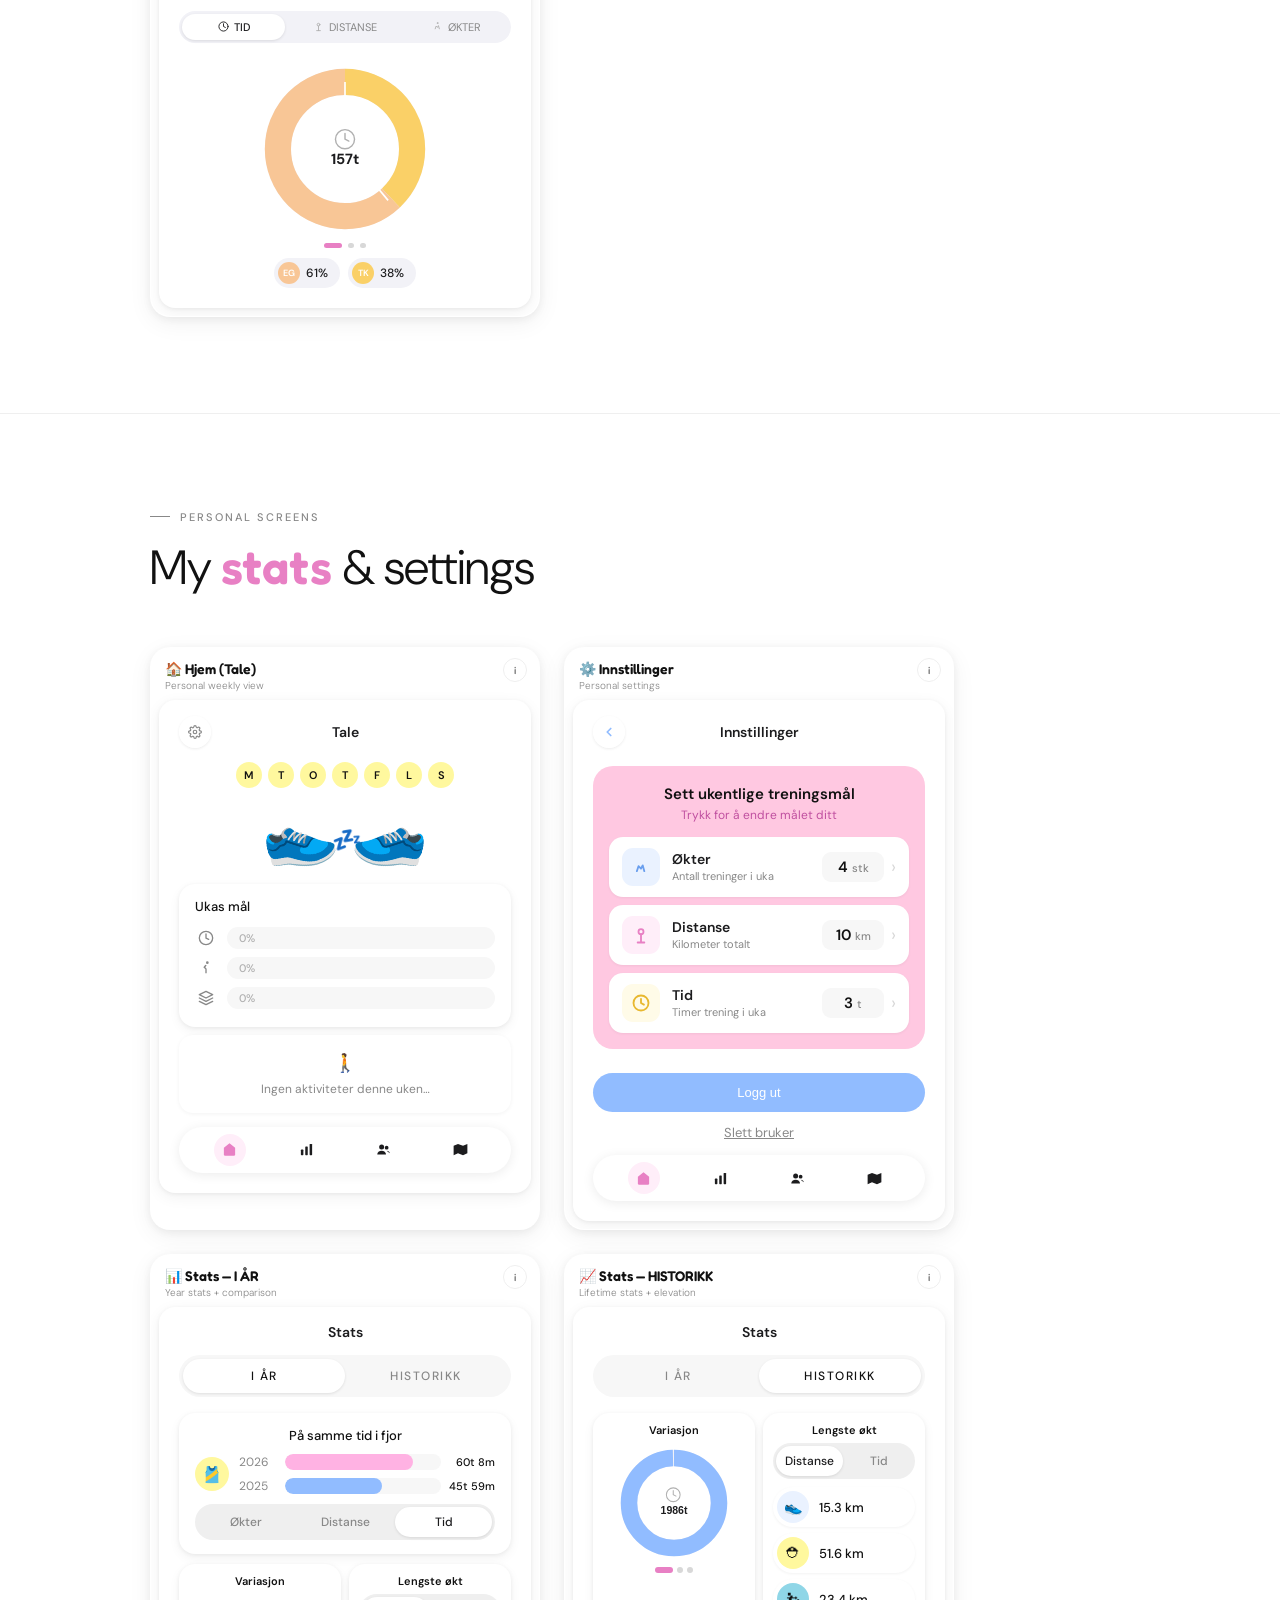
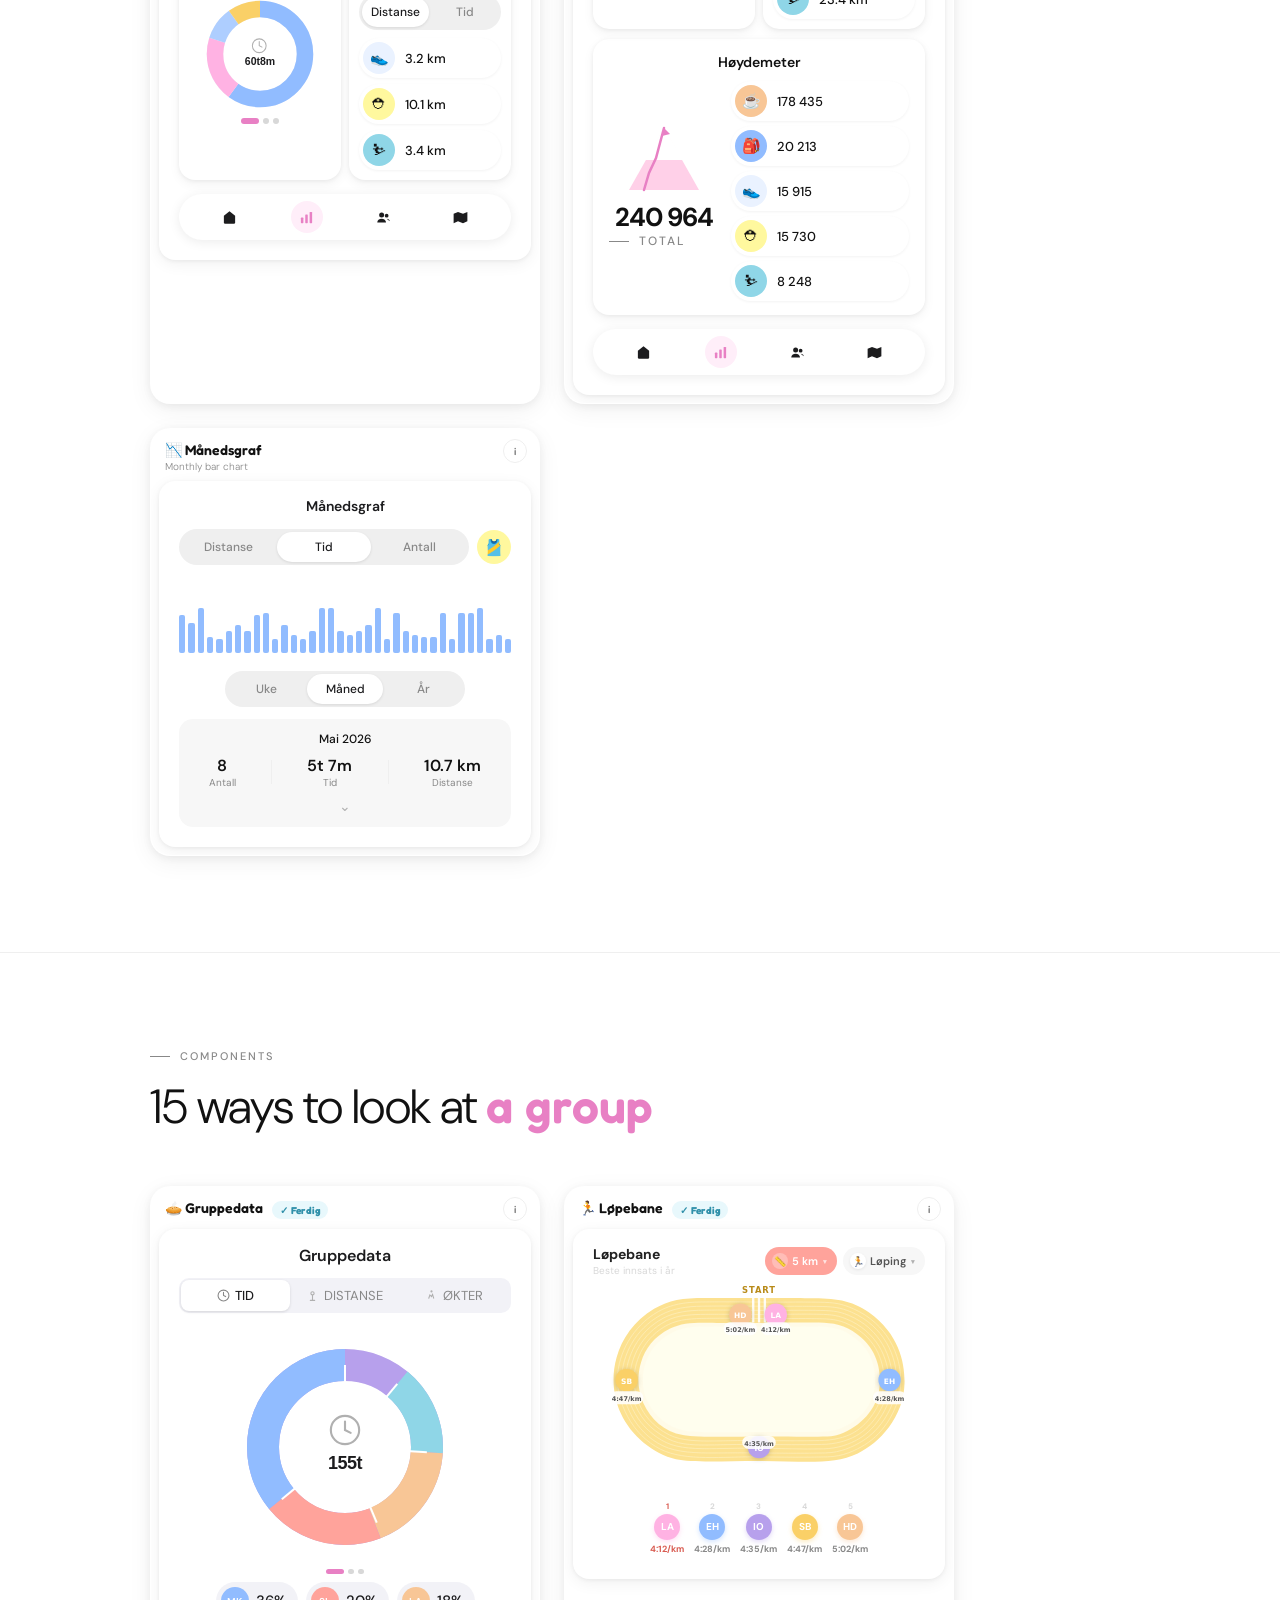
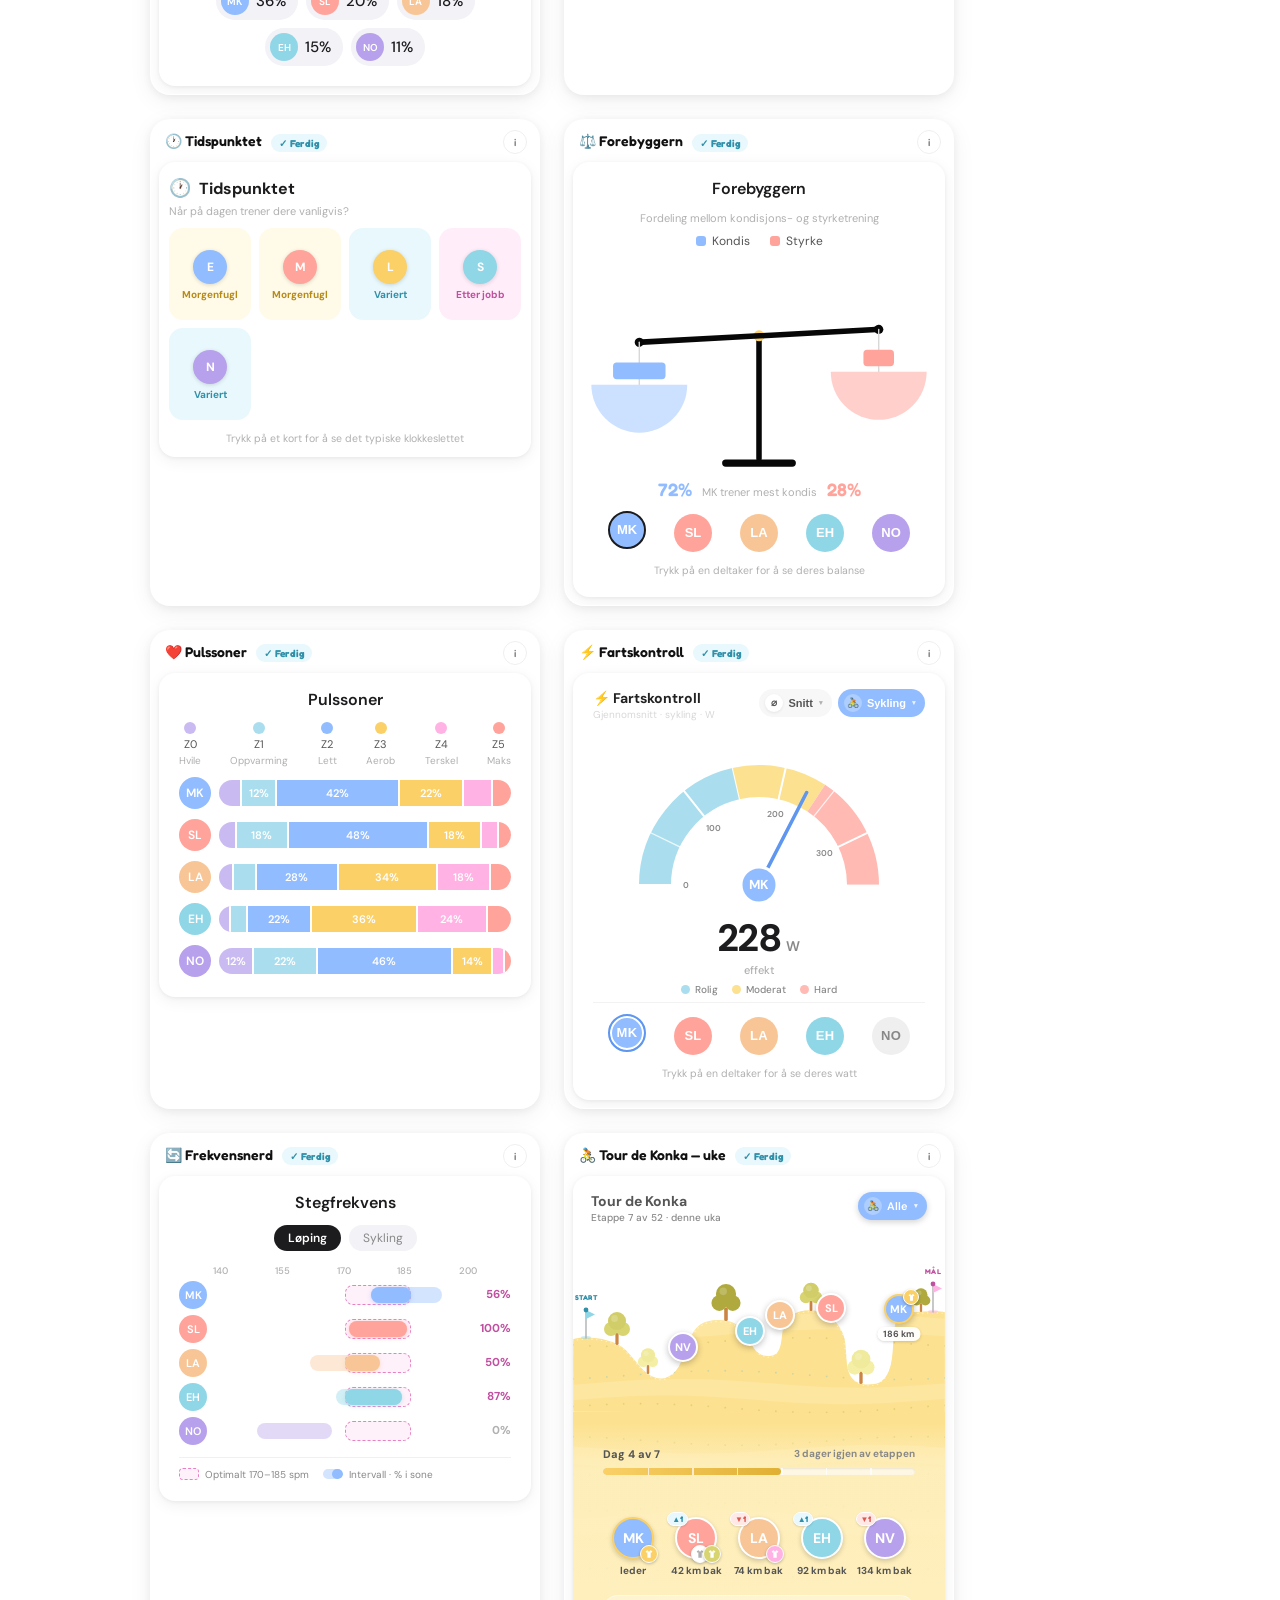
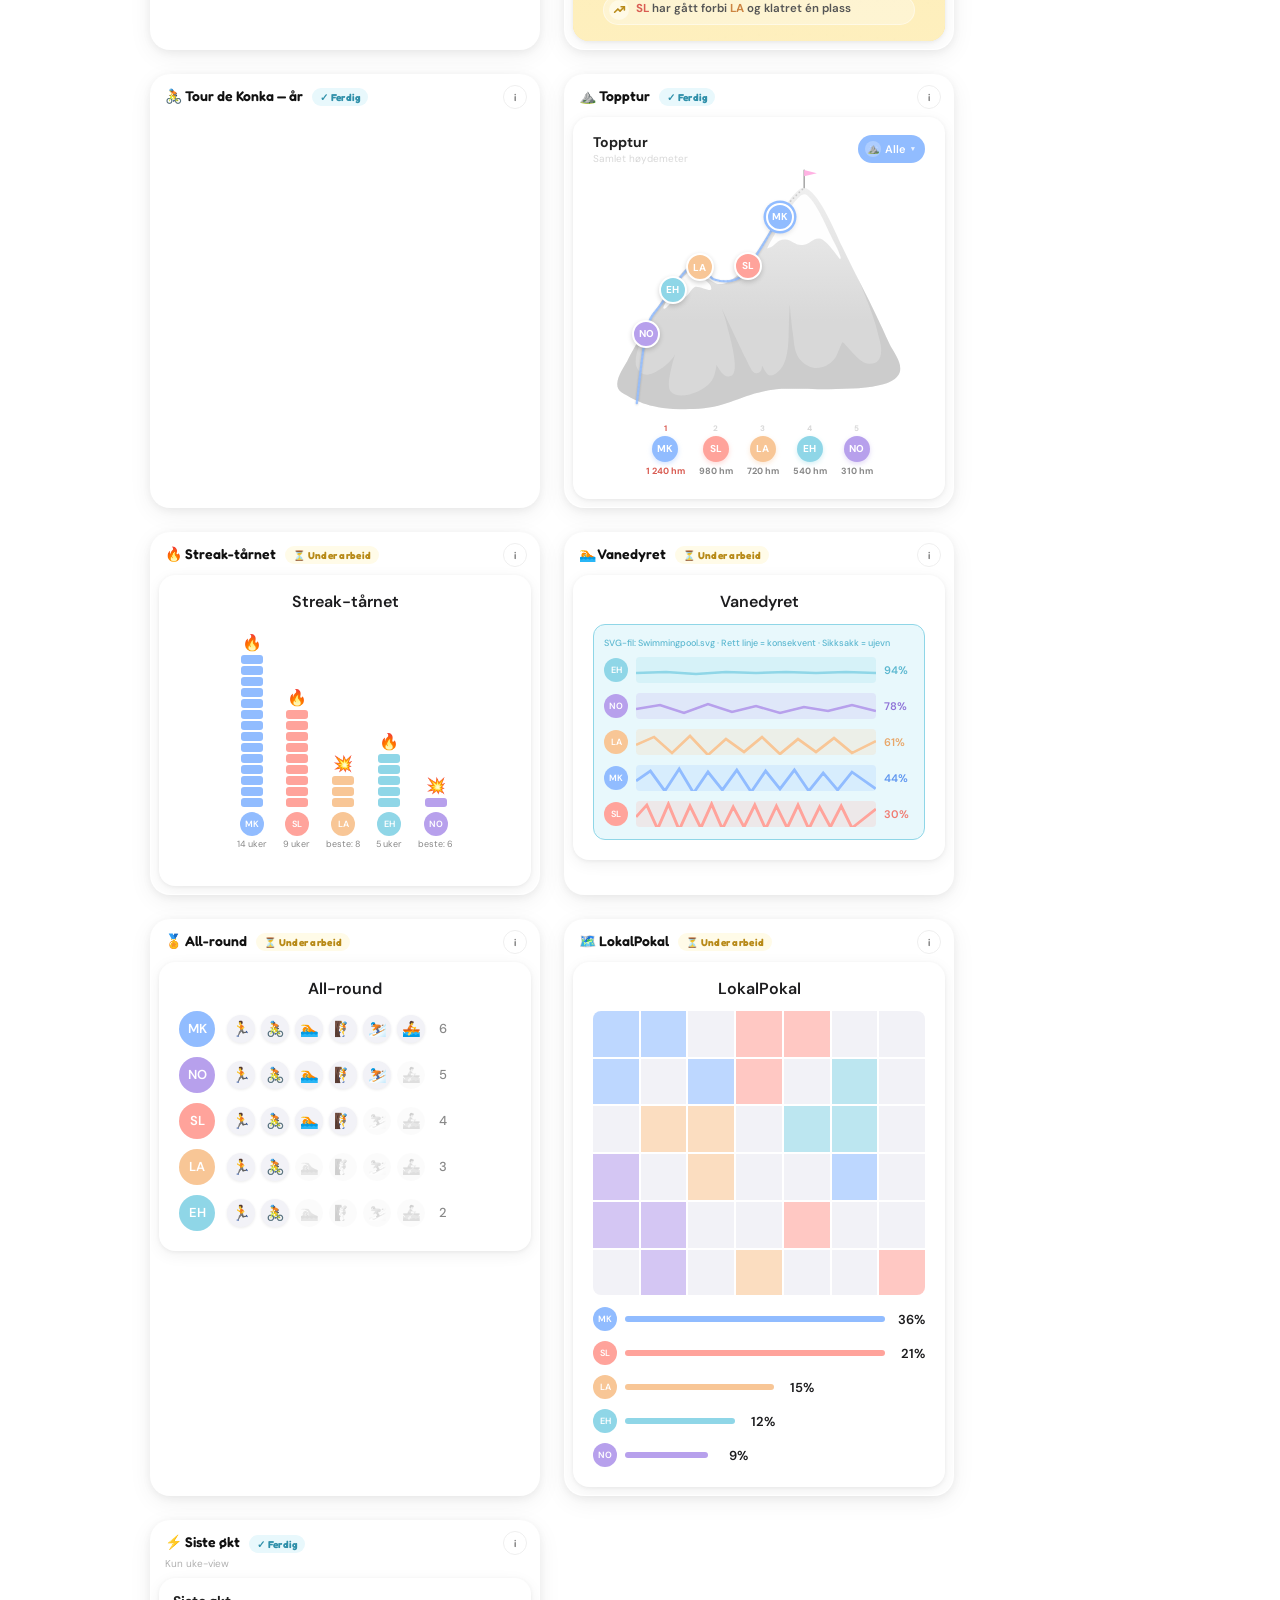
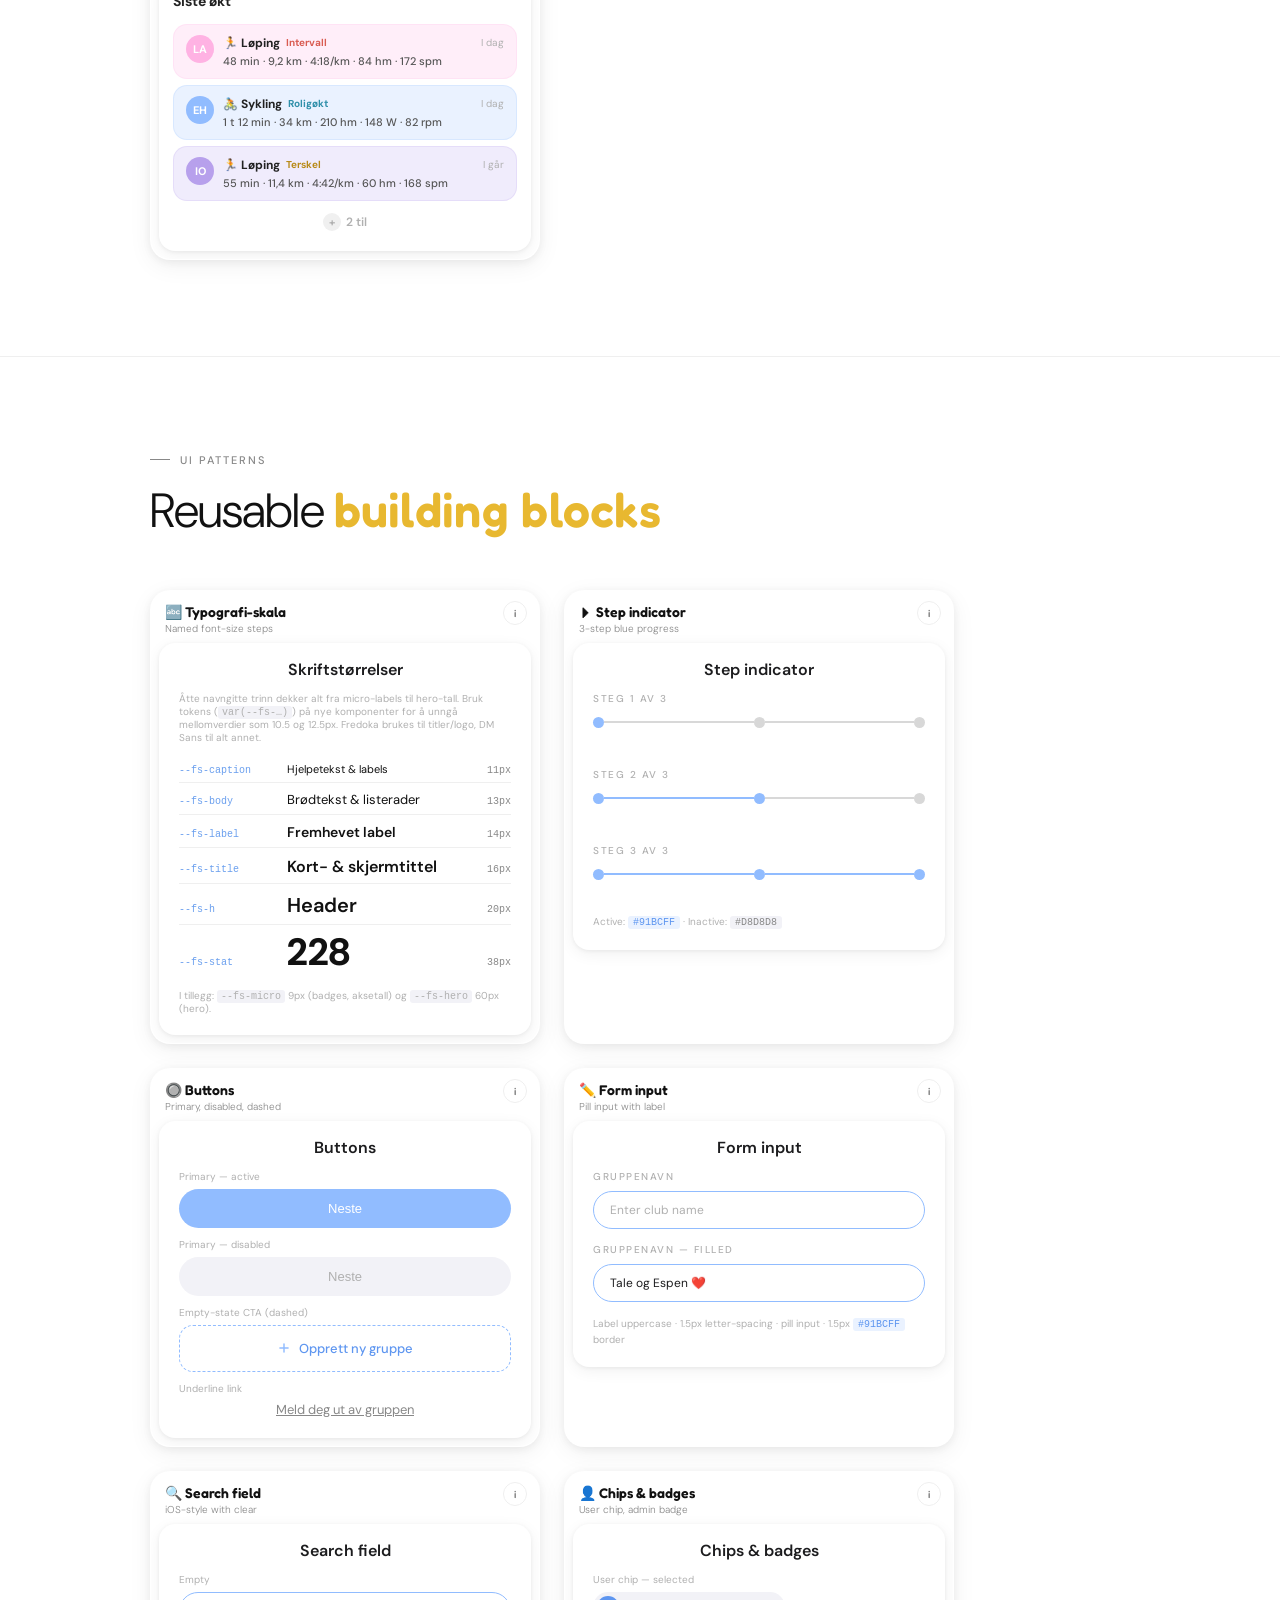
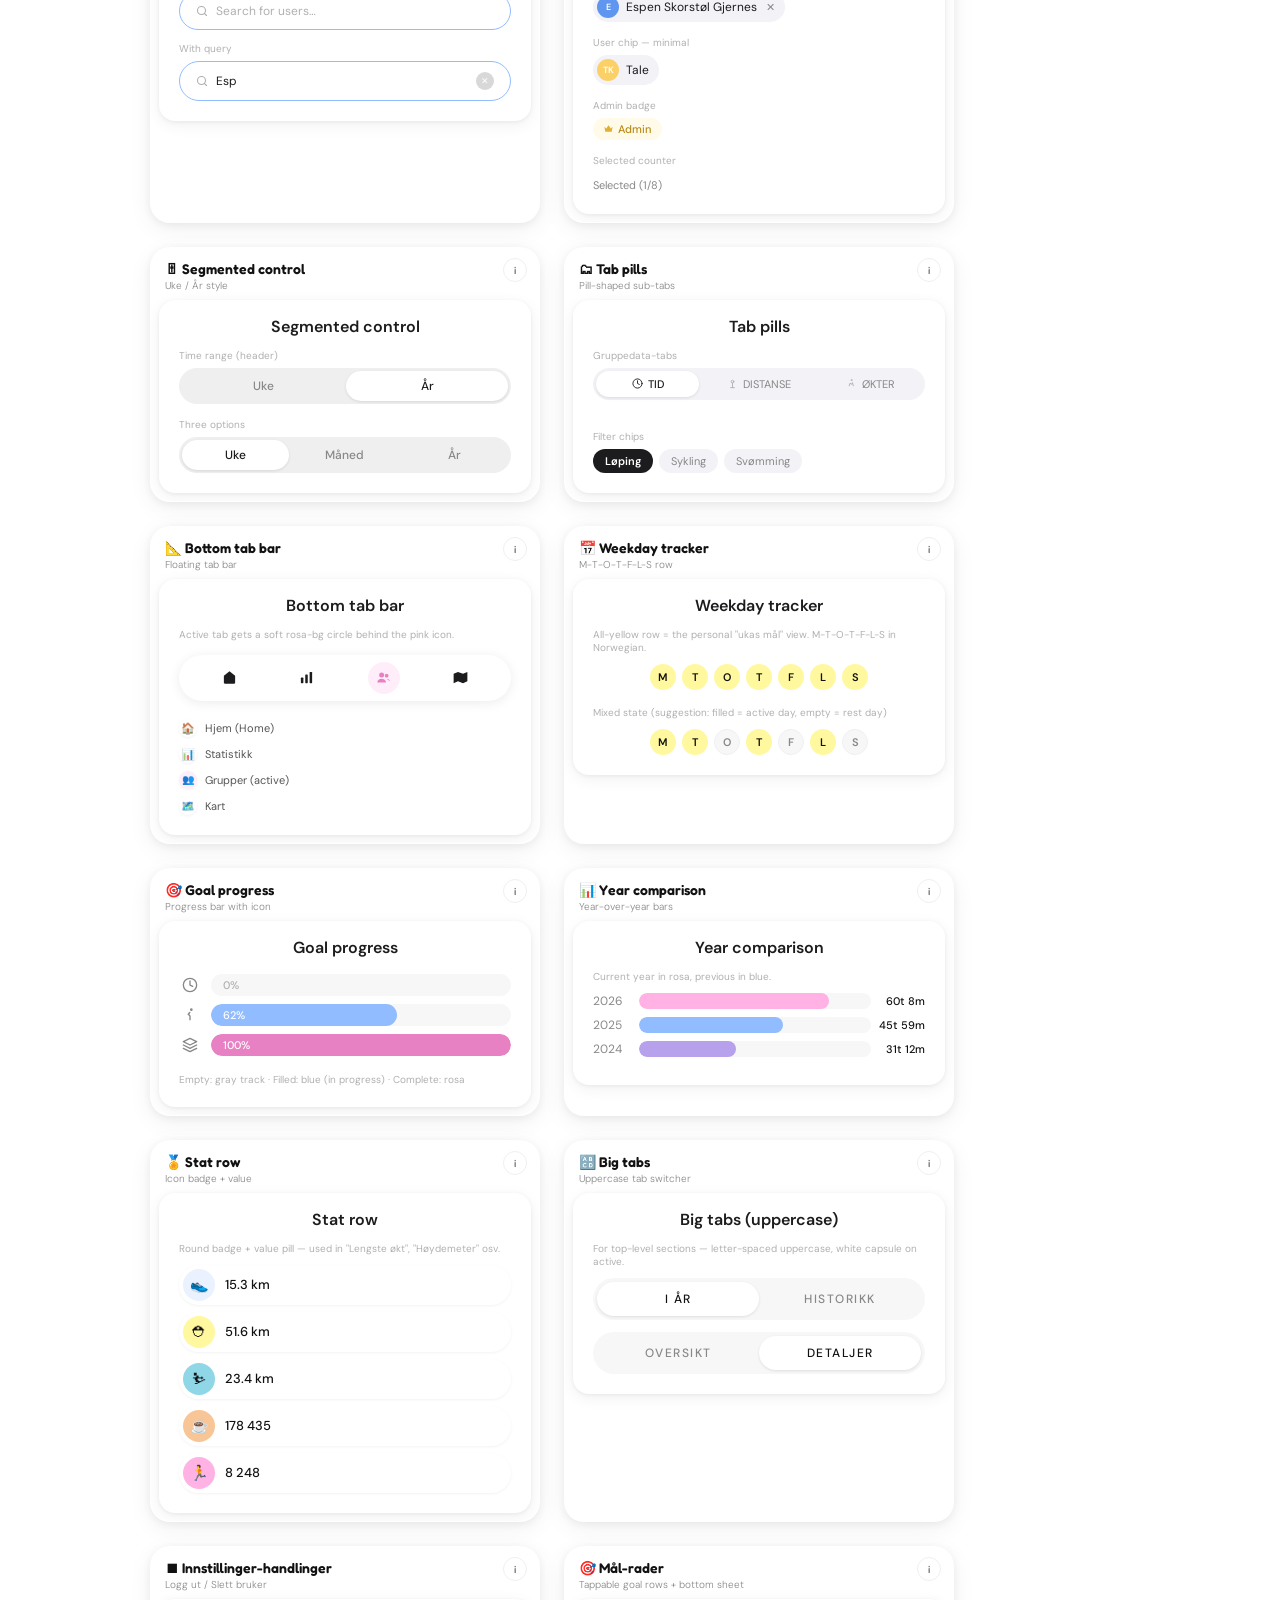
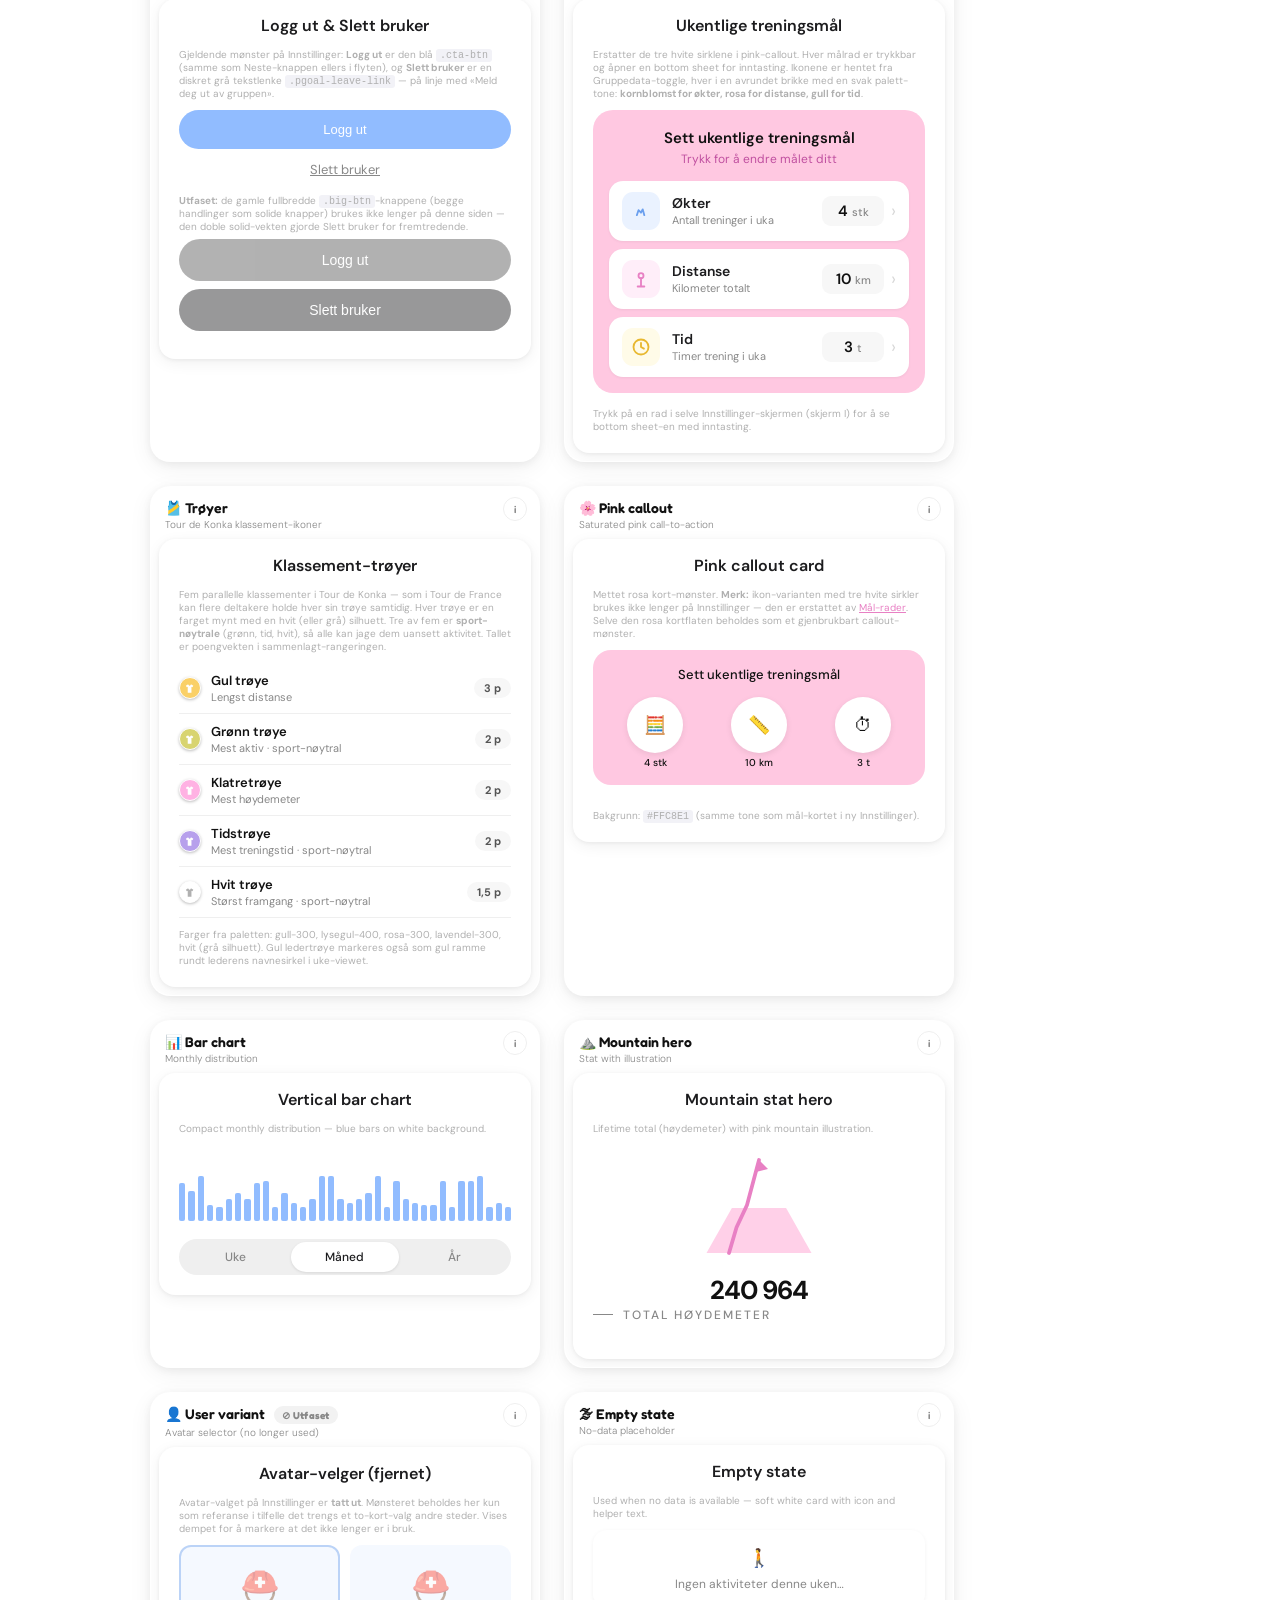
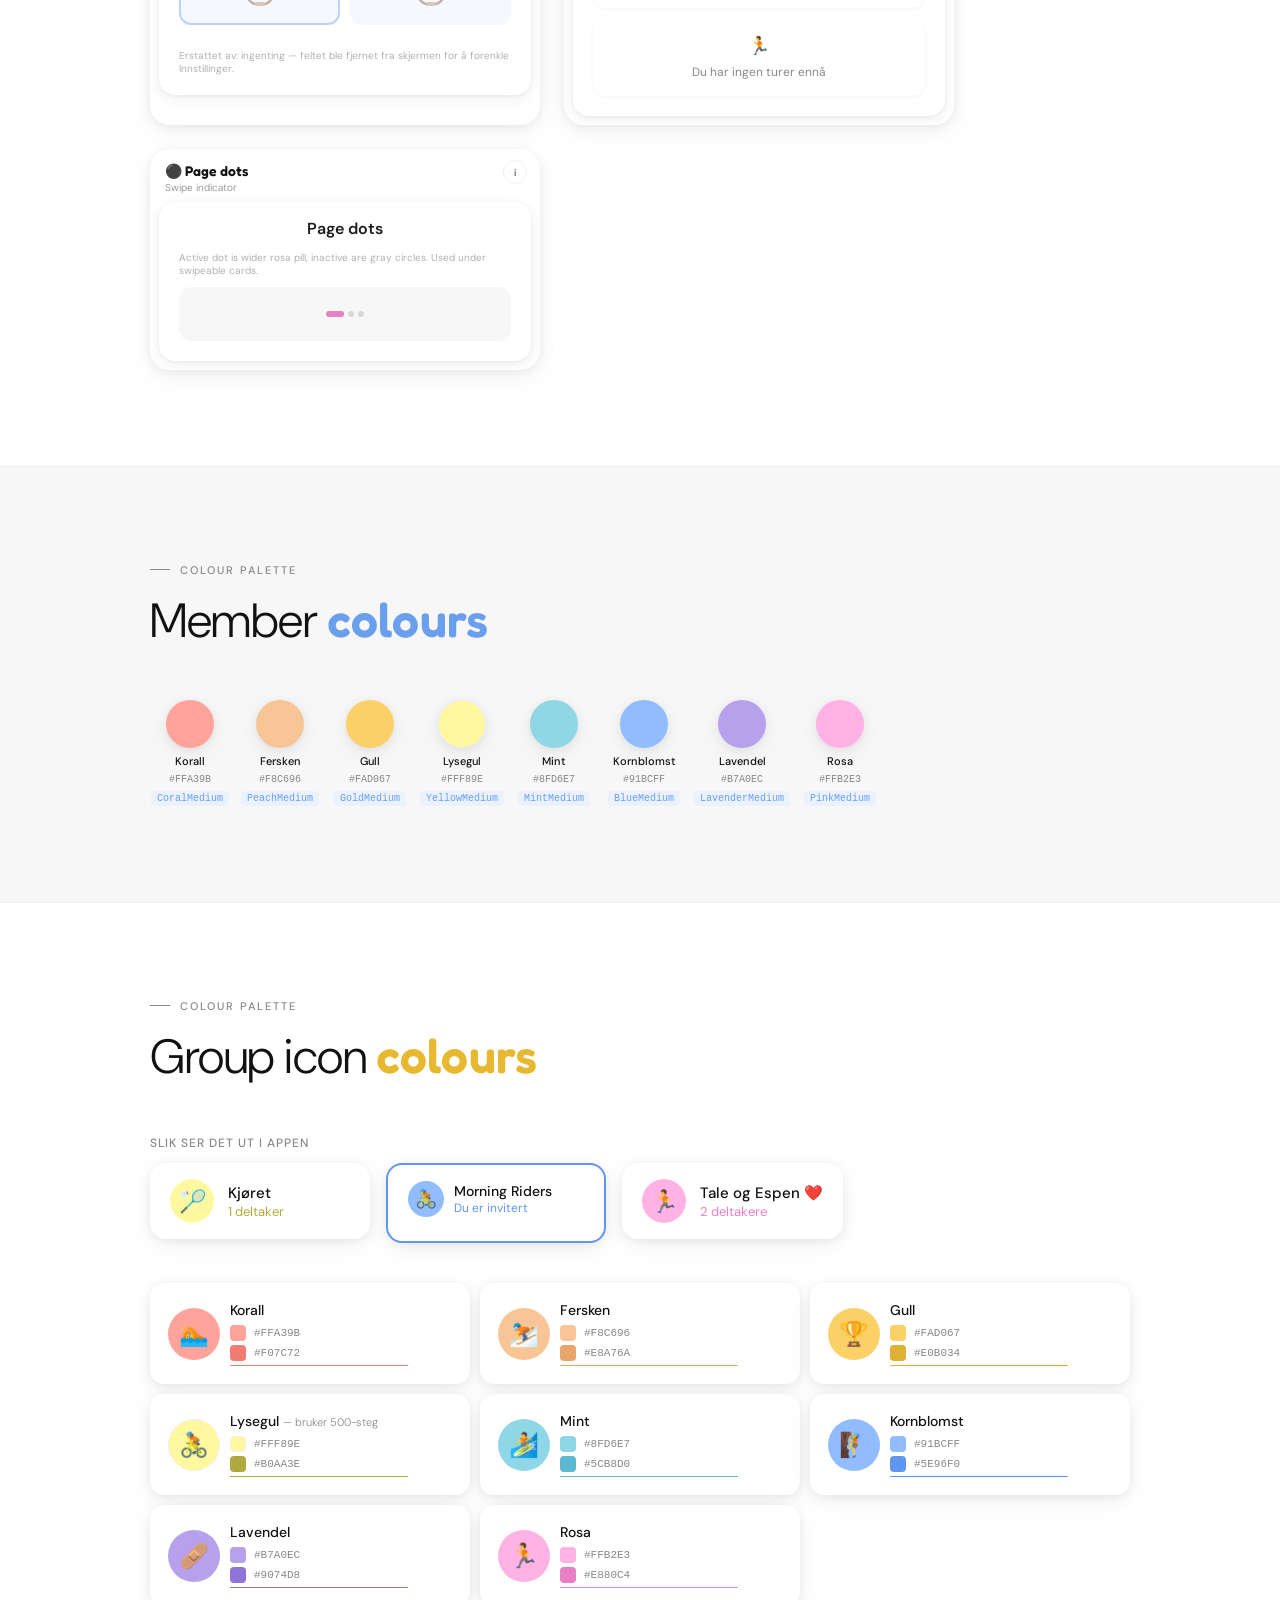
==== commit 3437a5f9: "added tour de konka" ====
--- a/index.html
+++ b/index.html
@@ -7,892 +7,7 @@
 <link rel="preconnect" href="https://fonts.googleapis.com">
 <link rel="preconnect" href="https://fonts.gstatic.com" crossorigin>
 <link href="https://fonts.googleapis.com/css2?family=Fredoka:wght@500;600;700&family=DM+Sans:opsz,wght@9..40,300;9..40,400;9..40,500;9..40,600&display=swap" rel="stylesheet">
-<style>
-:root {
-  /* Same palette as index.html */
-  --gold:      #FAD067;
-  --gold-acc:  #E8B830;
-
-  --blue:      #91BCFF;
-  --blue-acc:  #6A9FEE;
-  --blue-bg:   #EAF2FF;
-
-  --rosa:      #FFB2E3;
-  --rosa-bg:   #FFEEF9;
-  --rosa-acc:  #E880C4;
-  --rosa-deep: #C050A0;
-
-  /* Extended palette for member colours (design-system specific) */
-  --korall:        #FFA39B;  --korall-light:    #FFE8E6;
-  --fersken:       #F8C696;  --fersken-light:   #FEF0E0;
-  --gull:          #FAD067;  --gull-light:      #FFFBE8;
-  --lysegul:       #FFF89E;  --lysegul-light:   #FFFEEE;
-  --mint:          #8FD6E7;  --mint-light:      #E8F8FC;
-  --kornblomst:    #91BCFF;  --kornblomst-light:#EAF2FF;
-  --lavendel:      #B7A0EC;  --lavendel-light:  #F0ECFC;
-  --rosa-pal:      #FFB2E3;  --rosa-pal-light:  #FFEEF9;
-
-  --white:  #FFFFFF;
-  --off:    #F7F7F7;
-  --line:   #EFEFEF;
-  --muted:  #888888;
-  --text:   #111111;
-
-  --max: 1100px;
-  --pad: clamp(20px, 5vw, 60px);
-
-  /* Floating shadow — same as index.html */
-  --card-shadow: 0 2px 8px rgba(0,0,0,.06), 0 6px 24px rgba(0,0,0,.06);
-  --card-shadow-hover: 0 4px 16px rgba(232,128,196,.25), 0 8px 32px rgba(232,128,196,.15);
-}
-
-*, *::before, *::after { margin:0; padding:0; box-sizing:border-box; }
-html { scroll-behavior: smooth; }
-body {
-  font-family: 'DM Sans', sans-serif;
-  background: var(--white);
-  color: var(--text);
-  overflow-x: hidden;
-  -webkit-font-smoothing: antialiased;
-}
-
-.container { max-width: var(--max); margin: 0 auto; padding: 0 var(--pad); }
-
-/* Mixed type helper — same as index.html */
-.h-mix {
-  font-family: 'DM Sans', sans-serif;
-  font-size: clamp(30px, 4vw, 48px);
-  font-weight: 300;
-  letter-spacing: -0.5px;
-  line-height: 1.12;
-  color: var(--text);
-}
-.h-mix .blob { font-family: 'Fredoka', sans-serif; font-weight: 600; letter-spacing: 0.3px; }
-.blob-rosa { color: var(--rosa-acc); }
-.blob-blue { color: var(--blue-acc); }
-.blob-gold { color: var(--gold-acc); }
-
-
-/* ─── Status tags ─── */
-.status-tag {
-  display: inline-flex; align-items: center; gap: 4px;
-  font-size: 10px; font-weight: 700; letter-spacing: 0.3px;
-  padding: 3px 8px; border-radius: 20px;
-  margin-left: 6px; vertical-align: middle;
-}
-.status-finished {
-  background: #E8F8FC; color: #3090AA;
-}
-.status-inprogress {
-  background: #FFFBE8; color: #B88A18;
-}
-
-/* ─── NAV ─── */
-nav {
-  position: fixed; top:0; left:0; right:0; z-index:100;
-  background: rgba(255,255,255,0.93);
-  backdrop-filter: blur(16px);
-  border-bottom: 1px solid var(--line);
-  padding: 0 var(--pad);
-  height: 64px;
-  display: flex; align-items: center; justify-content: space-between;
-}
-.nav-logo { display: flex; align-items: center; gap: 12px; }
-.nav-logo img { height: 30px; width: auto; display: block; }
-.nav-logo-text {
-  font-family: 'Fredoka', sans-serif;
-  font-size: 22px; font-weight: 700; letter-spacing: 1.5px; color: var(--rosa-acc);
-  display: flex; align-items: center; gap: 1px;
-}
-.nav-logo-text .o {
-  display: inline-block;
-  width: 22px; height: 22px;
-  min-width: 22px;
-  background: var(--blue); border-radius: 50%;
-  margin: 0 1px; position: relative; top: 1px;
-  flex-shrink: 0;
-}
-.nav-subtitle {
-  font-size: 13px; font-weight: 300; color: var(--muted);
-  padding-left: 14px; border-left: 1px solid var(--line);
-}
-.nav-right { display: flex; align-items: center; gap: 24px; }
-.nav-link { font-size: 14px; font-weight: 400; color: var(--muted); text-decoration: none; transition: color .2s; }
-.nav-link:hover { color: var(--text); }
-
-/* ─── HERO ─── */
-.page-hero {
-  padding: 128px var(--pad) 64px;
-  border-bottom: 1px solid var(--line);
-  background: var(--white);
-}
-.hero-eyebrow {
-  font-size: 11px; font-weight: 500;
-  letter-spacing: 2px; text-transform: uppercase;
-  color: var(--rosa-acc); margin-bottom: 22px;
-  display: flex; align-items: center; gap: 10px;
-}
-.hero-eyebrow::before {
-  content: ''; display: block; width: 24px; height: 1px; background: var(--rosa-acc);
-}
-.page-hero h1 {
-  font-family: 'DM Sans', sans-serif;
-  font-size: clamp(38px, 6vw, 64px);
-  font-weight: 300;
-  letter-spacing: -1px;
-  line-height: 1.05;
-  color: var(--text);
-  margin-bottom: 24px;
-}
-.page-hero h1 .blob {
-  font-family: 'Fredoka', sans-serif;
-  font-weight: 600;
-  letter-spacing: 0.5px;
-  color: var(--rosa-acc);
-}
-.page-hero p.lede {
-  font-size: 16px; font-weight: 300; line-height: 1.75;
-  color: var(--muted); max-width: 580px;
-}
-
-/* ─── LABELS (same pattern as index.html) ─── */
-.label {
-  font-size: 11px; font-weight: 500; letter-spacing: 2px; text-transform: uppercase;
-  color: var(--muted); margin-bottom: 16px;
-  display: flex; align-items: center; gap: 10px;
-}
-.label::before { content:''; display:block; width:20px; height:1px; background:var(--muted); }
-.section-header { margin-bottom: 52px; }
-
-/* ─── SECTION ─── */
-.section {
-  padding: 96px 0;
-  border-bottom: 1px solid var(--line);
-}
-
-/* ─── TOC ─── */
-.toc {
-  background: var(--off);
-  border-radius: 18px;
-  padding: 28px 32px;
-  margin-top: 40px;
-  box-shadow: var(--card-shadow);
-  border: 1.5px solid transparent;
-  transition: border-color .25s, box-shadow .25s;
-}
-.toc:hover {
-  border-color: var(--rosa);
-  box-shadow: var(--card-shadow-hover);
-}
-.toc-title {
-  font-size: 11px; font-weight: 500; letter-spacing: 2px; text-transform: uppercase;
-  color: var(--muted); margin-bottom: 14px;
-}
-.toc-sections { display: flex; gap: 8px; margin-bottom: 20px; flex-wrap: wrap; }
-.toc-sec-link {
-  display: inline-flex; align-items: center; gap: 6px;
-  padding: 7px 16px; border-radius: 100px; text-decoration: none;
-  font-size: 12px; font-weight: 500;
-  color: var(--muted); background: var(--white);
-  border: 1.5px solid var(--line);
-  transition: border-color .2s, color .2s, transform .15s;
-}
-.toc-sec-link:hover {
-  border-color: var(--rosa-acc);
-  color: var(--rosa-acc);
-  transform: translateY(-1px);
-}
-.toc-divider {
-  font-size: 11px; font-weight: 500; letter-spacing: 1.5px; text-transform: uppercase;
-  color: var(--muted); margin: 16px 0 10px;
-}
-.toc-grid {
-  display: grid;
-  grid-template-columns: repeat(auto-fill, minmax(190px, 1fr));
-  gap: 4px;
-}
-.toc-link {
-  display: flex; align-items: center; gap: 8px;
-  padding: 7px 10px; border-radius: 8px; text-decoration: none;
-  color: var(--text); font-size: 13px; font-weight: 400;
-  transition: background .15s, color .15s;
-}
-.toc-link:hover { background: var(--white); color: var(--rosa-acc); }
-.toc-num {
-  font-family: 'Fredoka', sans-serif;
-  font-size: 11px; font-weight: 500;
-  color: var(--muted); min-width: 16px;
-}
-.toc-nisje-dot {
-  width: 6px; height: 6px; border-radius: 50%;
-  background: var(--blue); flex-shrink: 0;
-}
-
-/* ─── SECTION HEADINGS ─── */
-.section h2.h-mix { margin-bottom: 48px; }
-
-/* ─── DIAGRAM CARDS ─── */
-.diagrams-grid {
-  display: flex; flex-wrap: wrap; gap: 24px;
-  justify-content: flex-start;
-}
-.diagram-card {
-  background: var(--white);
-  border-radius: 20px;
-  box-shadow: var(--card-shadow);
-  overflow: hidden;
-  border: 1.5px solid transparent;
-  transition: transform .25s, border-color .25s, box-shadow .25s;
-  width: 390px;
-  flex-shrink: 0;
-}
-.diagram-card:hover {
-  transform: translateY(-5px);
-  border-color: var(--rosa);
-  box-shadow: var(--card-shadow-hover);
-}
-
-/* App-style inner card */
-.app-card {
-  background: var(--white);
-  border-radius: 16px;
-  padding: 16px 20px 20px;
-  margin: 8px;
-  box-shadow: 0 1px 4px rgba(0,0,0,.06), 0 4px 16px rgba(0,0,0,.06);
-}
-.app-card-title {
-  font-family: 'DM Sans', sans-serif;
-  font-size: 16px; font-weight: 600;
-  color: #1C1C1E;
-  text-align: center;
-  margin-bottom: 12px;
-}
-
-/* Outside-card label strip */
-.diagram-meta {
-  padding: 10px 12px 0;
-  display: flex; align-items: center; justify-content: space-between;
-}
-.diagram-meta-left { display: flex; flex-direction: column; gap: 2px; }
-.diagram-meta-name {
-  font-family: 'Fredoka', sans-serif;
-  font-size: 14px; font-weight: 600;
-  color: var(--text);
-}
-.diagram-meta-desc {
-  font-size: 10px; color: var(--muted); font-weight: 300;
-}
-
-/* INFO BTN */
-.info-btn {
-  width: 24px; height: 24px; border-radius: 50%;
-  border: 1.5px solid var(--line);
-  background: var(--white);
-  cursor: pointer;
-  display: flex; align-items: center; justify-content: center;
-  font-size: 10px; font-weight: 600; color: var(--muted);
-  flex-shrink: 0;
-  transition: border-color .2s, color .2s;
-  margin: 10px 12px 0 0;
-  font-family: 'Fredoka', sans-serif;
-}
-.info-btn:hover { border-color: var(--rosa-acc); color: var(--rosa-acc); }
-
-/* PARTICIPANT CIRCLE */
-.pc {
-  width: 36px; height: 36px; border-radius: 50%;
-  display: flex; align-items: center; justify-content: center;
-  font-family: 'DM Sans', sans-serif;
-  font-size: 13px; font-weight: 600;
-  color: white; flex-shrink: 0;
-}
-.pc-sm { width: 22px; height: 22px; font-size: 9px; }
-.pc-lg { width: 36px; height: 36px; font-size: 13px; }
-
-/* Participant background classes */
-.p-mia    { background: var(--kornblomst); }
-.p-sara   { background: var(--korall); }
-.p-lars   { background: var(--fersken); }
-.p-erik   { background: var(--mint); }
-.p-nora   { background: var(--lavendel); }
-.p-emma   { background: var(--mint); }
-.p-ingrid { background: var(--lavendel); }
-.p-sofie  { background: var(--gull); }
-.p-henrik { background: var(--fersken); }
-.p-jakob  { background: var(--korall); }
-
-/* ─── FOOTER ─── */
-footer {
-  padding: 32px var(--pad);
-  display: flex; justify-content: space-between; align-items: center;
-  flex-wrap: wrap; gap: 16px;
-  border-top: 1px solid var(--line);
-  background: var(--white);
-}
-.foot-logo {
-  font-family: 'Fredoka', sans-serif;
-  font-size: 18px; font-weight: 700;
-  letter-spacing: 1.5px;
-  color: var(--rosa-acc);
-  display: flex; align-items: center; gap: 1px;
-}
-.foot-logo .o {
-  display: inline-block;
-  width: 18px; height: 18px;
-  min-width: 18px;
-  background: var(--blue);
-  border-radius: 50%;
-  margin: 0 1px;
-  position: relative; top: 1px;
-  flex-shrink: 0;
-}
-footer p {
-  font-size: 13px; font-weight: 300;
-  color: var(--muted);
-}
-.foot-link {
-  font-size: 13px; font-weight: 400;
-  color: var(--muted);
-  text-decoration: none;
-  transition: color .2s;
-}
-.foot-link:hover { color: var(--rosa-acc); }
-
-/* ─── REVEAL ANIMATIONS ─── */
-.reveal {
-  opacity: 0;
-  transform: translateY(18px);
-  transition: opacity .55s ease, transform .55s ease;
-}
-.reveal.visible { opacity: 1; transform: none; }
-.d1{transition-delay:.07s} .d2{transition-delay:.14s} .d3{transition-delay:.21s}
-.d4{transition-delay:.28s} .d5{transition-delay:.35s} .d6{transition-delay:.42s}
-
-/* ═══════════════════════════════════════════
-   SCREEN-MOCKUP & UI-PATTERN COMPONENTS
-   ═══════════════════════════════════════════ */
-
-/* iOS-style nav buttons (back / close / settings) */
-.ios-nav-btn {
-  width: 32px; height: 32px; border-radius: 50%;
-  background: rgba(255,255,255,0.9);
-  box-shadow: 0 1px 3px rgba(0,0,0,.08);
-  display: flex; align-items: center; justify-content: center;
-  flex-shrink: 0;
-}
-.ios-nav-bar {
-  display: flex; align-items: center; justify-content: space-between;
-  margin-bottom: 16px;
-}
-.ios-nav-title {
-  font-size: 14px; font-weight: 600; color: #1C1C1E;
-  flex: 1; text-align: center;
-}
-
-/* Step progress bar */
-.step-bar {
-  display: flex; align-items: center; gap: 0;
-  padding: 4px 0; margin-bottom: 18px;
-}
-.step-bar .dot {
-  width: 11px; height: 11px; border-radius: 50%;
-  flex-shrink: 0;
-}
-.step-bar .line { flex: 1; height: 2.5px; }
-.step-bar .active { background: #91BCFF; }
-.step-bar .inactive { background: #DDDDDD; }
-.step-label {
-  font-size: 10px; font-weight: 500;
-  letter-spacing: 1.5px; text-transform: uppercase;
-  color: #B0B0B0; margin-bottom: 8px;
-}
-
-/* Form section label */
-.form-label {
-  font-size: 10px; font-weight: 500;
-  letter-spacing: 1.5px; text-transform: uppercase;
-  color: #BBBBBB;
-  margin-bottom: 8px;
-}
-
-/* iOS-style text input */
-.ios-input {
-  background: white;
-  border: 1.5px solid #91BCFF;
-  border-radius: 100px;
-  padding: 10px 16px;
-  font-size: 12px;
-  color: #B0B0B0;
-  display: flex; align-items: center; gap: 8px;
-}
-.ios-input.with-icon svg { flex-shrink: 0; }
-
-/* Primary CTA button */
-.cta-btn {
-  background: #91BCFF;
-  color: white;
-  border-radius: 100px;
-  padding: 12px;
-  text-align: center;
-  font-size: 13px; font-weight: 500;
-  width: 100%;
-  border: none;
-  cursor: pointer;
-}
-.cta-btn.disabled { background: #F2F2F7; color: #B0B0B0; }
-
-/* Dashed empty-state CTA */
-.dashed-cta {
-  border: 1.5px dashed #91BCFF;
-  border-radius: 14px;
-  padding: 14px;
-  text-align: center;
-  color: #5E96F0;
-  font-size: 13px; font-weight: 500;
-  display: flex; align-items: center; justify-content: center; gap: 8px;
-  background: transparent;
-}
-
-/* User selection chip */
-.user-chip {
-  display: inline-flex; align-items: center; gap: 7px;
-  background: #F2F2F7;
-  border-radius: 100px;
-  padding: 4px 10px 4px 4px;
-  font-size: 12px; color: #1C1C1E;
-}
-.user-chip .close-x {
-  color: #888; font-size: 11px;
-  margin-left: 2px;
-}
-
-/* Admin badge */
-.admin-badge {
-  display: inline-flex; align-items: center; gap: 4px;
-  background: #FFFBE8;
-  color: #B88A18;
-  padding: 4px 10px;
-  border-radius: 100px;
-  font-size: 11px; font-weight: 500;
-  flex-shrink: 0;
-}
-
-/* Bottom tab bar */
-.bottom-tabs {
-  display: flex; justify-content: space-around;
-  background: white;
-  border-radius: 100px;
-  box-shadow: 0 2px 12px rgba(0,0,0,.08);
-  padding: 7px 12px;
-  margin-top: 14px;
-}
-.bottom-tabs .tab {
-  width: 32px; height: 32px;
-  display: flex; align-items: center; justify-content: center;
-  border-radius: 50%;
-}
-.bottom-tabs .tab.active { background: var(--rosa-bg); }
-
-/* Segmented control (Uke / År) */
-.seg-ctrl {
-  background: #E8E8EE;
-  border-radius: 100px;
-  padding: 3px;
-  display: flex;
-  gap: 2px;
-}
-.seg-ctrl .seg {
-  flex: 1; text-align: center;
-  padding: 7px 0;
-  font-size: 12px; font-weight: 500;
-  color: #888; border-radius: 100px;
-}
-.seg-ctrl .seg.active {
-  background: white;
-  color: #1C1C1E;
-  box-shadow: 0 1px 3px rgba(0,0,0,.1);
-}
-
-/* Tab pill row (TID / DISTANSE / ØKTER) */
-.tab-pills {
-  display: flex; gap: 8px;
-  background: #F2F2F7;
-  border-radius: 100px;
-  padding: 3px;
-  margin-bottom: 16px;
-}
-.tab-pills .pill {
-  flex: 1; text-align: center;
-  padding: 6px 8px;
-  font-size: 11px; font-weight: 400;
-  color: #888;
-  border-radius: 100px;
-  display: flex; align-items: center; justify-content: center; gap: 5px;
-}
-.tab-pills .pill.active {
-  background: white;
-  color: #1C1C1E;
-  font-weight: 500;
-  box-shadow: 0 1px 3px rgba(0,0,0,.1);
-}
-
-/* Group list card (used in list view) */
-.group-row {
-  background: white;
-  border-radius: 14px;
-  padding: 9px 12px;
-  box-shadow: 0 1px 3px rgba(0,0,0,.06);
-  display: flex; align-items: center; gap: 10px;
-}
-.group-row .icon {
-  width: 36px; height: 36px; border-radius: 50%;
-  display: flex; align-items: center; justify-content: center;
-  font-size: 17px; flex-shrink: 0;
-}
-.group-row .body { flex: 1; min-width: 0; }
-.group-row .name {
-  font-size: 13px; font-weight: 600;
-  color: #1C1C1E;
-  white-space: nowrap; overflow: hidden; text-overflow: ellipsis;
-}
-.group-row .count { font-size: 11px; font-weight: 400; }
-.group-row .chevron { color: #CCC; font-size: 14px; line-height: 1; }
-
-/* Group hero (light blue band with avatars) */
-.group-hero-band {
-  background: #EAF2FF;
-  border-radius: 14px;
-  padding: 14px 14px 18px;
-  margin: -16px -20px 16px;
-}
-
-/* Avatar overlap (used in group hero) */
-.avatar-stack {
-  display: inline-flex;
-}
-.avatar-stack > * + * { margin-left: -8px; }
-.avatar-stack .pc {
-  border: 2px solid white;
-}
-
-/* Member row in settings */
-.member-row {
-  display: flex; align-items: center; gap: 12px;
-  padding: 10px 0;
-}
-.member-row .name {
-  font-size: 14px; font-weight: 500; color: #1C1C1E; flex: 1;
-}
-
-/* "Selected (n/n)" label */
-.selected-label {
-  font-size: 11px; color: #888;
-  margin-bottom: 10px; margin-top: 16px;
-}
-
-/* Underlined leave-group link */
-.leave-link {
-  text-align: center; font-size: 13px;
-  color: #888; text-decoration: underline;
-  margin: 14px 0 8px;
-}
-
-/* Pattern card — same as diagram-card but slightly smaller content */
-.pattern-card .app-card { min-height: 0; }
-
-/* ═══════════════════════════════════════════
-   PERSONAL SCREENS & EXTENDED PATTERNS
-   ═══════════════════════════════════════════ */
-
-/* Weekday tracker circles (M T O T F L S) */
-.weekday-row {
-  display: flex; gap: 6px; justify-content: center;
-  margin: 14px 0 18px;
-}
-.weekday-row .day {
-  width: 26px; height: 26px;
-  border-radius: 50%;
-  background: var(--lysegul);
-  display: flex; align-items: center; justify-content: center;
-  font-size: 11px; font-weight: 600;
-  color: var(--text);
-}
-.weekday-row .day.empty {
-  background: var(--off);
-  color: var(--muted);
-  border: 1px solid var(--line);
-}
-
-/* Goal progress bar with icon */
-.goal-row {
-  display: flex; align-items: center; gap: 10px;
-  padding: 4px 0;
-}
-.goal-row .goal-icon {
-  width: 22px; height: 22px;
-  display: flex; align-items: center; justify-content: center;
-  flex-shrink: 0; color: #888;
-}
-.goal-row .goal-bar {
-  flex: 1;
-  height: 22px;
-  background: var(--off);
-  border-radius: 100px;
-  display: flex; align-items: center;
-  padding: 0 12px;
-  font-size: 11px;
-  color: #B0B0B0;
-  font-weight: 500;
-  position: relative;
-  overflow: hidden;
-}
-.goal-row .goal-fill {
-  position: absolute; top: 0; left: 0;
-  height: 100%;
-  background: var(--blue);
-  border-radius: 100px;
-}
-.goal-row .goal-text {
-  position: relative; z-index: 1;
-}
-
-/* Sport stat row (round icon badge + value) */
-.stat-row {
-  display: flex; align-items: center; gap: 10px;
-  background: white;
-  border-radius: 100px;
-  padding: 4px 14px 4px 4px;
-  box-shadow: 0 1px 3px rgba(0,0,0,.05);
-}
-.stat-row .stat-badge {
-  width: 32px; height: 32px;
-  border-radius: 50%;
-  display: flex; align-items: center; justify-content: center;
-  font-size: 15px; flex-shrink: 0;
-}
-.stat-row .stat-val {
-  font-size: 13px; font-weight: 500;
-  color: var(--text);
-}
-
-/* Big uppercase tab switch (I ÅR / HISTORIKK) */
-.big-tabs {
-  background: var(--off);
-  border-radius: 100px;
-  padding: 4px;
-  display: flex;
-}
-.big-tabs .big-tab {
-  flex: 1; text-align: center;
-  padding: 9px 0;
-  font-size: 12px; font-weight: 500;
-  letter-spacing: 1.5px;
-  color: #888;
-  border-radius: 100px;
-}
-.big-tabs .big-tab.active {
-  background: white;
-  color: var(--text);
-  box-shadow: 0 1px 3px rgba(0,0,0,.1);
-}
-
-/* Year comparison row (2026 vs 2025) */
-.compare-row {
-  display: flex; align-items: center; gap: 8px;
-  margin-bottom: 8px;
-}
-.compare-row .year {
-  font-size: 12px; color: #888;
-  min-width: 38px;
-}
-.compare-row .bar-wrap {
-  flex: 1;
-  height: 16px;
-  background: var(--off);
-  border-radius: 100px;
-  overflow: hidden;
-}
-.compare-row .bar-fill {
-  height: 100%;
-  border-radius: 100px;
-}
-.compare-row .val {
-  font-size: 11px; font-weight: 500;
-  color: var(--text);
-  min-width: 46px;
-  text-align: right;
-}
-
-/* Stats card (white block with title) */
-.stats-card {
-  background: white;
-  border-radius: 16px;
-  padding: 14px 16px;
-  box-shadow: 0 1px 4px rgba(0,0,0,.06), 0 4px 12px rgba(0,0,0,.05);
-  margin-bottom: 10px;
-}
-.stats-card-title {
-  font-size: 14px; font-weight: 600;
-  text-align: center; color: var(--text);
-  margin-bottom: 10px;
-}
-
-/* Pink callout card (Sett ukentlige treningsmål) */
-.pink-callout {
-  background: #FFC8E1;
-  border-radius: 18px;
-  padding: 16px 14px;
-  text-align: center;
-  margin-bottom: 18px;
-}
-.pink-callout-title {
-  font-size: 13px; font-weight: 500;
-  color: var(--text);
-  margin-bottom: 14px;
-}
-.pink-callout-icons {
-  display: flex; justify-content: space-around;
-  gap: 8px;
-}
-.pink-callout-icon {
-  background: white;
-  border-radius: 50%;
-  width: 56px; height: 56px;
-  display: flex; flex-direction: column;
-  align-items: center; justify-content: center;
-  font-size: 18px;
-  box-shadow: 0 2px 6px rgba(0,0,0,.08);
-  position: relative;
-}
-.pink-callout-icon .lbl {
-  position: absolute;
-  bottom: -16px;
-  font-size: 10px; font-weight: 500;
-  color: var(--text);
-}
-
-/* User variant cards (avatar selector) */
-.user-variants {
-  display: flex; gap: 10px;
-  margin-bottom: 24px;
-}
-.user-variant {
-  background: var(--blue-bg);
-  border-radius: 12px;
-  padding: 20px 10px 14px;
-  text-align: center;
-  font-size: 32px;
-  border: 2px solid transparent;
-  flex: 1;
-}
-.user-variant.selected {
-  border-color: var(--blue-acc);
-  background: var(--blue-bg);
-}
-
-/* Big destructive buttons (Logg ut / Slett bruker) */
-.big-btn {
-  width: 100%;
-  padding: 13px;
-  border-radius: 100px;
-  text-align: center;
-  font-size: 14px; font-weight: 500;
-  color: white;
-  border: none;
-  margin-bottom: 8px;
-  display: block;
-}
-.big-btn.neutral { background: #555; }
-.big-btn.destructive { background: #1C1C1E; }
-
-/* Vertical bar chart (monthly distribution) */
-.bar-chart {
-  display: flex; align-items: flex-end;
-  gap: 3px;
-  height: 80px;
-  padding: 4px 0;
-}
-.bar-chart .b {
-  flex: 1;
-  background: var(--blue);
-  border-radius: 2px;
-  min-width: 3px;
-  min-height: 4px;
-}
-.bar-chart .b.faint { background: var(--rosa); opacity: .6; }
-
-/* Mountain stat hero */
-.mountain-hero {
-  text-align: center;
-  position: relative;
-}
-.mountain-hero .num {
-  font-size: 26px; font-weight: 700;
-  color: var(--text);
-  letter-spacing: -1px;
-  line-height: 1.1;
-}
-.mountain-hero .label {
-  font-size: 12px; color: #888;
-  margin-top: 2px;
-}
-
-/* Empty state */
-.empty-state {
-  background: white;
-  border-radius: 14px;
-  padding: 16px;
-  box-shadow: 0 1px 4px rgba(0,0,0,.05);
-  text-align: center;
-  display: flex; flex-direction: column;
-  align-items: center; gap: 6px;
-}
-.empty-state .icon {
-  font-size: 18px;
-  color: #888;
-}
-.empty-state .txt {
-  font-size: 12px; color: #888;
-}
-
-/* Mini step-line chart (monthly accumulation) */
-.step-line-chart {
-  width: 100%;
-  height: 80px;
-  position: relative;
-}
-
-/* Page dots */
-.page-dots {
-  display: flex; gap: 4px;
-  justify-content: center;
-  margin: 6px 0;
-}
-.page-dots .pd {
-  width: 6px; height: 6px;
-  border-radius: 50%;
-  background: #D8D8D8;
-}
-.page-dots .pd.active {
-  width: 18px;
-  background: var(--rosa-acc);
-  border-radius: 3px;
-}
-
-/* ─── RESPONSIVE ─── */
-@media (max-width: 900px) {
-  .diagram-card { width: 100%; max-width: 420px; }
-  .diagrams-grid { justify-content: center; }
-}
-@media (max-width: 700px) {
-  .toc-grid { grid-template-columns: 1fr 1fr; }
-  .nav-subtitle { display: none; }
-  .page-hero { padding-top: 96px; }
-}
-@media (max-width: 600px) {
-  footer { flex-direction: column; align-items: flex-start; gap: 12px; }
-}
-</style>
+<link rel="stylesheet" href="style.css">
 </head>
 <body>
 
@@ -951,7 +66,8 @@
         <a href="#d-pulssoner" class="toc-link"><span class="toc-num">5</span>❤️ Pulssoner</a>
         <a href="#d-wattmaleren" class="toc-link"><span class="toc-num">6</span>⚡ Fartskontroll <span class="toc-nisje-dot"></span></a>
         <a href="#d-frekvensnerd" class="toc-link"><span class="toc-num">7</span>🔄 Frekvensnerd <span class="toc-nisje-dot"></span></a>
-        <a href="#d-tourdekonka" class="toc-link"><span class="toc-num">8</span>🚴 Tour de Konka</a>
+        <a href="#d-tourdekonka" class="toc-link"><span class="toc-num">8</span>🚴 Tour de Konka — uke</a>
+        <a href="#d-tourdekonka-aar" class="toc-link"><span class="toc-num">8b</span>🚴 Tour de Konka — år</a>
         <a href="#d-topptur" class="toc-link"><span class="toc-num">9</span>⛰️ Topptur</a>
         <a href="#d-streaktarnet" class="toc-link"><span class="toc-num">10</span>🔥 Streak-tårnet</a>
         <a href="#d-vanedyret" class="toc-link"><span class="toc-num">11</span>🏊 Vanedyret</a>
@@ -961,6 +77,7 @@
       </div>
       <div class="toc-divider">UI patterns</div>
       <div class="toc-grid">
+        <a href="#p-type" class="toc-link"><span class="toc-num">α⁰</span>🔤 Typografi</a>
         <a href="#p-step" class="toc-link"><span class="toc-num">α</span>⏵ Step indicator</a>
         <a href="#p-buttons" class="toc-link"><span class="toc-num">β</span>🔘 Buttons</a>
         <a href="#p-input" class="toc-link"><span class="toc-num">γ</span>✏️ Form input</a>
@@ -974,11 +91,13 @@
         <a href="#p-compare" class="toc-link"><span class="toc-num">λ</span>📊 Year comparison</a>
         <a href="#p-statrow" class="toc-link"><span class="toc-num">μ</span>🏅 Stat row</a>
         <a href="#p-bigtabs" class="toc-link"><span class="toc-num">ν</span>🔠 Big tabs</a>
-        <a href="#p-bigbtn" class="toc-link"><span class="toc-num">ξ</span>⏹ Big buttons</a>
+        <a href="#p-bigbtn" class="toc-link"><span class="toc-num">ξ</span>⏹ Logg ut / Slett bruker</a>
+        <a href="#p-goalrows" class="toc-link"><span class="toc-num">ξ²</span>🎯 Mål-rader</a>
+        <a href="#p-jerseys" class="toc-link"><span class="toc-num">ξ³</span>🎽 Trøyer</a>
         <a href="#p-pink" class="toc-link"><span class="toc-num">ο</span>🌸 Pink callout</a>
         <a href="#p-barchart" class="toc-link"><span class="toc-num">π</span>📊 Bar chart</a>
         <a href="#p-mountain" class="toc-link"><span class="toc-num">ρ</span>⛰️ Mountain hero</a>
-        <a href="#p-uservariant" class="toc-link"><span class="toc-num">σ</span>👤 User variant</a>
+        <a href="#p-uservariant" class="toc-link"><span class="toc-num">σ</span>👤 User variant <span class="toc-nisje-dot"></span></a>
         <a href="#p-empty" class="toc-link"><span class="toc-num">τ</span>🌫 Empty state</a>
         <a href="#p-dots" class="toc-link"><span class="toc-num">φ</span>⚫ Page dots</a>
       </div>
@@ -1014,7 +133,7 @@
                 <div class="name">Tale og Espen ❤️</div>
                 <div class="count" style="color:#5E96F0;">2 deltakere</div>
               </div>
-              <div class="chevron"><svg width="9" height="9" viewBox="0 0 24 24" fill="none" stroke="#CCC" stroke-width="3" stroke-linecap="round" stroke-linejoin="round"><polyline points="9 18 15 12 9 6"/></svg></div>
+              <div class="chevron"><svg width="9" height="9" viewBox="0 0 24 24" fill="none" stroke="#D8D8D8" stroke-width="3" stroke-linecap="round" stroke-linejoin="round"><polyline points="9 18 15 12 9 6"/></svg></div>
             </div>
             <div class="group-row">
               <div class="icon" style="background:#FFF89E;border:1px solid #EFEFEF;">👣</div>
@@ -1022,7 +141,7 @@
                 <div class="name">Kjøret</div>
                 <div class="count" style="color:#B0AA3E;">1 deltakere</div>
               </div>
-              <div class="chevron"><svg width="9" height="9" viewBox="0 0 24 24" fill="none" stroke="#CCC" stroke-width="3" stroke-linecap="round" stroke-linejoin="round"><polyline points="9 18 15 12 9 6"/></svg></div>
+              <div class="chevron"><svg width="9" height="9" viewBox="0 0 24 24" fill="none" stroke="#D8D8D8" stroke-width="3" stroke-linecap="round" stroke-linejoin="round"><polyline points="9 18 15 12 9 6"/></svg></div>
             </div>
             <div class="group-row">
               <div class="icon" style="background:#B7A0EC;">🧘</div>
@@ -1030,7 +149,7 @@
                 <div class="name">Til Tale</div>
                 <div class="count" style="color:#9074D8;">2 deltakere</div>
               </div>
-              <div class="chevron"><svg width="9" height="9" viewBox="0 0 24 24" fill="none" stroke="#CCC" stroke-width="3" stroke-linecap="round" stroke-linejoin="round"><polyline points="9 18 15 12 9 6"/></svg></div>
+              <div class="chevron"><svg width="9" height="9" viewBox="0 0 24 24" fill="none" stroke="#D8D8D8" stroke-width="3" stroke-linecap="round" stroke-linejoin="round"><polyline points="9 18 15 12 9 6"/></svg></div>
             </div>
             <div class="group-row">
               <div class="icon" style="background:#F8C696;">👑</div>
@@ -1038,7 +157,7 @@
                 <div class="name">Hei</div>
                 <div class="count" style="color:#E8A76A;">1 deltakere</div>
               </div>
-              <div class="chevron"><svg width="9" height="9" viewBox="0 0 24 24" fill="none" stroke="#CCC" stroke-width="3" stroke-linecap="round" stroke-linejoin="round"><polyline points="9 18 15 12 9 6"/></svg></div>
+              <div class="chevron"><svg width="9" height="9" viewBox="0 0 24 24" fill="none" stroke="#D8D8D8" stroke-width="3" stroke-linecap="round" stroke-linejoin="round"><polyline points="9 18 15 12 9 6"/></svg></div>
             </div>
           </div>
           <div class="bottom-tabs">
@@ -1063,7 +182,7 @@
           <div class="ios-nav-bar">
             <div style="width:32px;"></div>
             <div></div>
-            <div class="ios-nav-btn"><svg width="14" height="14" viewBox="0 0 24 24" fill="none" stroke="#999" stroke-width="2.5" stroke-linecap="round"><line x1="6" y1="6" x2="18" y2="18"/><line x1="6" y1="18" x2="18" y2="6"/></svg></div>
+            <div class="ios-nav-btn"><svg width="14" height="14" viewBox="0 0 24 24" fill="none" stroke="#888888" stroke-width="2.5" stroke-linecap="round"><line x1="6" y1="6" x2="18" y2="18"/><line x1="6" y1="18" x2="18" y2="6"/></svg></div>
           </div>
           <p class="step-label">Steg 1 av 3</p><div class="step-bar"><div class="dot active"></div><div class="line inactive"></div><div class="dot inactive"></div><div class="line inactive"></div><div class="dot inactive"></div></div>
           <p class="form-label">Gruppenavn</p>
@@ -1089,7 +208,7 @@
           <div class="ios-nav-bar">
             <div class="ios-nav-btn"><svg width="14" height="14" viewBox="0 0 24 24" fill="none" stroke="#91BCFF" stroke-width="3" stroke-linecap="round" stroke-linejoin="round"><polyline points="15 18 9 12 15 6"/></svg></div>
             <div></div>
-            <div class="ios-nav-btn"><svg width="14" height="14" viewBox="0 0 24 24" fill="none" stroke="#999" stroke-width="2.5" stroke-linecap="round"><line x1="6" y1="6" x2="18" y2="18"/><line x1="6" y1="18" x2="18" y2="6"/></svg></div>
+            <div class="ios-nav-btn"><svg width="14" height="14" viewBox="0 0 24 24" fill="none" stroke="#888888" stroke-width="2.5" stroke-linecap="round"><line x1="6" y1="6" x2="18" y2="18"/><line x1="6" y1="18" x2="18" y2="6"/></svg></div>
           </div>
           <p class="step-label">Steg 2 av 3</p><div class="step-bar"><div class="dot active"></div><div class="line active"></div><div class="dot active"></div><div class="line inactive"></div><div class="dot inactive"></div></div>
           <div class="ios-input with-icon" style="margin-bottom:14px;">
@@ -1119,7 +238,7 @@
           <div class="ios-nav-bar">
             <div class="ios-nav-btn"><svg width="14" height="14" viewBox="0 0 24 24" fill="none" stroke="#91BCFF" stroke-width="3" stroke-linecap="round" stroke-linejoin="round"><polyline points="15 18 9 12 15 6"/></svg></div>
             <div></div>
-            <div class="ios-nav-btn"><svg width="14" height="14" viewBox="0 0 24 24" fill="none" stroke="#999" stroke-width="2.5" stroke-linecap="round"><line x1="6" y1="6" x2="18" y2="18"/><line x1="6" y1="18" x2="18" y2="6"/></svg></div>
+            <div class="ios-nav-btn"><svg width="14" height="14" viewBox="0 0 24 24" fill="none" stroke="#888888" stroke-width="2.5" stroke-linecap="round"><line x1="6" y1="6" x2="18" y2="18"/><line x1="6" y1="18" x2="18" y2="6"/></svg></div>
           </div>
           <p class="step-label">Steg 2 av 3</p><div class="step-bar"><div class="dot active"></div><div class="line active"></div><div class="dot active"></div><div class="line inactive"></div><div class="dot inactive"></div></div>
           <div class="ios-input with-icon" style="margin-bottom:16px;">
@@ -1148,7 +267,7 @@
           <div class="ios-nav-bar">
             <div class="ios-nav-btn"><svg width="14" height="14" viewBox="0 0 24 24" fill="none" stroke="#91BCFF" stroke-width="3" stroke-linecap="round" stroke-linejoin="round"><polyline points="15 18 9 12 15 6"/></svg></div>
             <div></div>
-            <div class="ios-nav-btn"><svg width="14" height="14" viewBox="0 0 24 24" fill="none" stroke="#999" stroke-width="2.5" stroke-linecap="round"><line x1="6" y1="6" x2="18" y2="18"/><line x1="6" y1="18" x2="18" y2="6"/></svg></div>
+            <div class="ios-nav-btn"><svg width="14" height="14" viewBox="0 0 24 24" fill="none" stroke="#888888" stroke-width="2.5" stroke-linecap="round"><line x1="6" y1="6" x2="18" y2="18"/><line x1="6" y1="18" x2="18" y2="6"/></svg></div>
           </div>
           <p class="step-label">Steg 3 av 3</p><div class="step-bar"><div class="dot active"></div><div class="line active"></div><div class="dot active"></div><div class="line active"></div><div class="dot active"></div></div>
           <div style="background:white;border-radius:14px;padding:14px;box-shadow:0 1px 4px rgba(0,0,0,.06);display:flex;align-items:center;gap:12px;margin-bottom:12px;">
@@ -1187,7 +306,7 @@
               <div style="width:40px;height:40px;border-radius:50%;background:#91BCFF;display:flex;align-items:center;justify-content:center;font-size:18px;flex-shrink:0;">👟</div>
               <div>
                 <div style="font-size:14px;font-weight:600;color:#1C1C1E;">Tale og Espen ❤️</div>
-                <div style="font-size:11px;color:#888;">2 deltakere</div>
+                <div style="font-size:11px;color:#888888;">2 deltakere</div>
               </div>
             </div>
             <div class="member-row">
@@ -1223,7 +342,7 @@
           <div class="group-hero-band">
             <div style="display:flex;align-items:flex-start;justify-content:space-between;margin-bottom:10px;">
               <div class="ios-nav-btn"><svg width="14" height="14" viewBox="0 0 24 24" fill="none" stroke="#91BCFF" stroke-width="3" stroke-linecap="round" stroke-linejoin="round"><polyline points="15 18 9 12 15 6"/></svg></div>
-              <div class="ios-nav-btn"><svg width="14" height="14" viewBox="0 0 24 24" fill="none" stroke="#888" stroke-width="2" stroke-linecap="round" stroke-linejoin="round"><circle cx="12" cy="12" r="3"/><path d="M19.4 15a1.65 1.65 0 0 0 .33 1.82l.06.06a2 2 0 0 1 0 2.83 2 2 0 0 1-2.83 0l-.06-.06a1.65 1.65 0 0 0-1.82-.33 1.65 1.65 0 0 0-1 1.51V21a2 2 0 0 1-2 2 2 2 0 0 1-2-2v-.09A1.65 1.65 0 0 0 9 19.4a1.65 1.65 0 0 0-1.82.33l-.06.06a2 2 0 0 1-2.83 0 2 2 0 0 1 0-2.83l.06-.06a1.65 1.65 0 0 0 .33-1.82 1.65 1.65 0 0 0-1.51-1H3a2 2 0 0 1-2-2 2 2 0 0 1 2-2h.09A1.65 1.65 0 0 0 4.6 9a1.65 1.65 0 0 0-.33-1.82l-.06-.06a2 2 0 0 1 0-2.83 2 2 0 0 1 2.83 0l.06.06a1.65 1.65 0 0 0 1.82.33H9a1.65 1.65 0 0 0 1-1.51V3a2 2 0 0 1 2-2 2 2 0 0 1 2 2v.09a1.65 1.65 0 0 0 1 1.51 1.65 1.65 0 0 0 1.82-.33l.06-.06a2 2 0 0 1 2.83 0 2 2 0 0 1 0 2.83l-.06.06a1.65 1.65 0 0 0-.33 1.82V9a1.65 1.65 0 0 0 1.51 1H21a2 2 0 0 1 2 2 2 2 0 0 1-2 2h-.09a1.65 1.65 0 0 0-1.51 1z"/></svg></div>
+              <div class="ios-nav-btn"><svg width="14" height="14" viewBox="0 0 24 24" fill="none" stroke="#888888" stroke-width="2" stroke-linecap="round" stroke-linejoin="round"><circle cx="12" cy="12" r="3"/><path d="M19.4 15a1.65 1.65 0 0 0 .33 1.82l.06.06a2 2 0 0 1 0 2.83 2 2 0 0 1-2.83 0l-.06-.06a1.65 1.65 0 0 0-1.82-.33 1.65 1.65 0 0 0-1 1.51V21a2 2 0 0 1-2 2 2 2 0 0 1-2-2v-.09A1.65 1.65 0 0 0 9 19.4a1.65 1.65 0 0 0-1.82.33l-.06.06a2 2 0 0 1-2.83 0 2 2 0 0 1 0-2.83l.06-.06a1.65 1.65 0 0 0 .33-1.82 1.65 1.65 0 0 0-1.51-1H3a2 2 0 0 1-2-2 2 2 0 0 1 2-2h.09A1.65 1.65 0 0 0 4.6 9a1.65 1.65 0 0 0-.33-1.82l-.06-.06a2 2 0 0 1 0-2.83 2 2 0 0 1 2.83 0l.06.06a1.65 1.65 0 0 0 1.82.33H9a1.65 1.65 0 0 0 1-1.51V3a2 2 0 0 1 2-2 2 2 0 0 1 2 2v.09a1.65 1.65 0 0 0 1 1.51 1.65 1.65 0 0 0 1.82-.33l.06-.06a2 2 0 0 1 2.83 0 2 2 0 0 1 0 2.83l-.06.06a1.65 1.65 0 0 0-.33 1.82V9a1.65 1.65 0 0 0 1.51 1H21a2 2 0 0 1 2 2 2 2 0 0 1-2 2h-.09a1.65 1.65 0 0 0-1.51 1z"/></svg></div>
             </div>
             <div style="display:flex;align-items:center;gap:12px;margin-bottom:12px;">
               <div style="width:46px;height:46px;border-radius:50%;background:#91BCFF;display:flex;align-items:center;justify-content:center;font-size:20px;flex-shrink:0;">👟</div>
@@ -1247,11 +366,11 @@
               TID
             </div>
             <div class="pill">
-              <svg width="11" height="11" viewBox="0 0 24 24" fill="none" stroke="#bbb" stroke-width="2" stroke-linecap="round"><circle cx="12" cy="8" r="3"/><path d="M12 11v10M8 21h8"/></svg>
+              <svg width="11" height="11" viewBox="0 0 24 24" fill="none" stroke="#B0B0B0" stroke-width="2" stroke-linecap="round"><circle cx="12" cy="8" r="3"/><path d="M12 11v10M8 21h8"/></svg>
               DISTANSE
             </div>
             <div class="pill">
-              <svg width="11" height="11" viewBox="0 0 24 24" fill="none" stroke="#bbb" stroke-width="2" stroke-linecap="round"><path d="M13 4.5a1 1 0 1 1-2 0 1 1 0 0 1 2 0zM7 17l2-6 3 3 2-4 2 7"/></svg>
+              <svg width="11" height="11" viewBox="0 0 24 24" fill="none" stroke="#B0B0B0" stroke-width="2" stroke-linecap="round"><path d="M13 4.5a1 1 0 1 1-2 0 1 1 0 0 1 2 0zM7 17l2-6 3 3 2-4 2 7"/></svg>
               ØKTER
             </div>
           </div>
@@ -1267,7 +386,7 @@
               <!-- Divider lines -->
               <line x1="110" y1="28" x2="110" y2="60" stroke="white" stroke-width="2"/>
               <line x1="110" y1="28" x2="110" y2="60" stroke="white" stroke-width="2" transform="rotate(140 110 110)"/>
-              <svg x="96" y="84" width="28" height="28" viewBox="0 0 24 24" fill="none" stroke="#bbb" stroke-width="1.5" stroke-linecap="round"><circle cx="12" cy="12" r="10"/><path d="M12 6v6l4 2"/></svg>
+              <svg x="96" y="84" width="28" height="28" viewBox="0 0 24 24" fill="none" stroke="#B0B0B0" stroke-width="1.5" stroke-linecap="round"><circle cx="12" cy="12" r="10"/><path d="M12 6v6l4 2"/></svg>
               <text x="110" y="128" text-anchor="middle" font-size="18" font-weight="700" fill="#1C1C1E">157t</text>
             </svg>
           </div>
@@ -1312,7 +431,7 @@
         </div>
         <div class="app-card">
           <div style="display:flex;align-items:center;justify-content:space-between;margin-bottom:12px;">
-            <div class="ios-nav-btn"><svg width="14" height="14" viewBox="0 0 24 24" fill="none" stroke="#888" stroke-width="2" stroke-linecap="round" stroke-linejoin="round"><circle cx="12" cy="12" r="3"/><path d="M19.4 15a1.65 1.65 0 0 0 .33 1.82l.06.06a2 2 0 0 1 0 2.83 2 2 0 0 1-2.83 0l-.06-.06a1.65 1.65 0 0 0-1.82-.33 1.65 1.65 0 0 0-1 1.51V21a2 2 0 0 1-2 2 2 2 0 0 1-2-2v-.09A1.65 1.65 0 0 0 9 19.4a1.65 1.65 0 0 0-1.82.33l-.06.06a2 2 0 0 1-2.83 0 2 2 0 0 1 0-2.83l.06-.06a1.65 1.65 0 0 0 .33-1.82 1.65 1.65 0 0 0-1.51-1H3a2 2 0 0 1-2-2 2 2 0 0 1 2-2h.09A1.65 1.65 0 0 0 4.6 9a1.65 1.65 0 0 0-.33-1.82l-.06-.06a2 2 0 0 1 0-2.83 2 2 0 0 1 2.83 0l.06.06a1.65 1.65 0 0 0 1.82.33H9a1.65 1.65 0 0 0 1-1.51V3a2 2 0 0 1 2-2 2 2 0 0 1 2 2v.09a1.65 1.65 0 0 0 1 1.51 1.65 1.65 0 0 0 1.82-.33l.06-.06a2 2 0 0 1 2.83 0 2 2 0 0 1 0 2.83l-.06.06a1.65 1.65 0 0 0-.33 1.82V9a1.65 1.65 0 0 0 1.51 1H21a2 2 0 0 1 2 2 2 2 0 0 1-2 2h-.09a1.65 1.65 0 0 0-1.51 1z"/></svg></div>
+            <div class="ios-nav-btn"><svg width="14" height="14" viewBox="0 0 24 24" fill="none" stroke="#888888" stroke-width="2" stroke-linecap="round" stroke-linejoin="round"><circle cx="12" cy="12" r="3"/><path d="M19.4 15a1.65 1.65 0 0 0 .33 1.82l.06.06a2 2 0 0 1 0 2.83 2 2 0 0 1-2.83 0l-.06-.06a1.65 1.65 0 0 0-1.82-.33 1.65 1.65 0 0 0-1 1.51V21a2 2 0 0 1-2 2 2 2 0 0 1-2-2v-.09A1.65 1.65 0 0 0 9 19.4a1.65 1.65 0 0 0-1.82.33l-.06.06a2 2 0 0 1-2.83 0 2 2 0 0 1 0-2.83l.06-.06a1.65 1.65 0 0 0 .33-1.82 1.65 1.65 0 0 0-1.51-1H3a2 2 0 0 1-2-2 2 2 0 0 1 2-2h.09A1.65 1.65 0 0 0 4.6 9a1.65 1.65 0 0 0-.33-1.82l-.06-.06a2 2 0 0 1 0-2.83 2 2 0 0 1 2.83 0l.06.06a1.65 1.65 0 0 0 1.82.33H9a1.65 1.65 0 0 0 1-1.51V3a2 2 0 0 1 2-2 2 2 0 0 1 2 2v.09a1.65 1.65 0 0 0 1 1.51 1.65 1.65 0 0 0 1.82-.33l.06-.06a2 2 0 0 1 2.83 0 2 2 0 0 1 0 2.83l-.06.06a1.65 1.65 0 0 0-.33 1.82V9a1.65 1.65 0 0 0 1.51 1H21a2 2 0 0 1 2 2 2 2 0 0 1-2 2h-.09a1.65 1.65 0 0 0-1.51 1z"/></svg></div>
             <div class="ios-nav-title">Tale</div>
             <div style="width:32px;"></div>
           </div>
@@ -1332,15 +451,15 @@
           <div class="stats-card" style="margin-bottom:8px;">
             <p style="font-size:13px;font-weight:500;color:var(--text);margin-bottom:8px;">Ukas mål</p>
             <div class="goal-row">
-              <div class="goal-icon"><svg width="16" height="16" viewBox="0 0 24 24" fill="none" stroke="#888" stroke-width="2" stroke-linecap="round"><circle cx="12" cy="12" r="10"/><path d="M12 6v6l4 2"/></svg></div>
+              <div class="goal-icon"><svg width="16" height="16" viewBox="0 0 24 24" fill="none" stroke="#888888" stroke-width="2" stroke-linecap="round"><circle cx="12" cy="12" r="10"/><path d="M12 6v6l4 2"/></svg></div>
               <div class="goal-bar"><span class="goal-text">0%</span></div>
             </div>
             <div class="goal-row">
-              <div class="goal-icon"><svg width="16" height="16" viewBox="0 0 24 24" fill="#888" stroke="none"><circle cx="14" cy="4" r="2"/><path d="M11 7l-3 4 3 3v6h2v-7l-2-2 2-3z"/></svg></div>
+              <div class="goal-icon"><svg width="16" height="16" viewBox="0 0 24 24" fill="#888888" stroke="none"><circle cx="14" cy="4" r="2"/><path d="M11 7l-3 4 3 3v6h2v-7l-2-2 2-3z"/></svg></div>
               <div class="goal-bar"><span class="goal-text">0%</span></div>
             </div>
             <div class="goal-row">
-              <div class="goal-icon"><svg width="16" height="16" viewBox="0 0 24 24" fill="none" stroke="#888" stroke-width="2" stroke-linecap="round" stroke-linejoin="round"><polygon points="12 2 2 7 12 12 22 7 12 2"/><polyline points="2 17 12 22 22 17"/><polyline points="2 12 12 17 22 12"/></svg></div>
+              <div class="goal-icon"><svg width="16" height="16" viewBox="0 0 24 24" fill="none" stroke="#888888" stroke-width="2" stroke-linecap="round" stroke-linejoin="round"><polygon points="12 2 2 7 12 12 22 7 12 2"/><polyline points="2 17 12 22 22 17"/><polyline points="2 12 12 17 22 12"/></svg></div>
               <div class="goal-bar"><span class="goal-text">0%</span></div>
             </div>
           </div>
@@ -1366,33 +485,68 @@
           </div>
           <button class="info-btn">i</button>
         </div>
-        <div class="app-card">
+        <div class="app-card pgoal-app" style="position:relative;overflow:hidden;">
           <div class="ios-nav-bar" style="margin-bottom:18px;">
             <div class="ios-nav-btn"><svg width="14" height="14" viewBox="0 0 24 24" fill="none" stroke="#91BCFF" stroke-width="3" stroke-linecap="round" stroke-linejoin="round"><polyline points="15 18 9 12 15 6"/></svg></div>
             <div class="ios-nav-title">Innstillinger</div>
             <div style="width:32px;"></div>
           </div>
-          <div class="pink-callout">
-            <p class="pink-callout-title">Sett ukentlige treningsmål</p>
-            <div class="pink-callout-icons">
-              <div class="pink-callout-icon" style="position:relative;">🧮<span style="position:absolute;bottom:-16px;font-size:10px;font-weight:500;color:var(--text);white-space:nowrap;">4 stk</span></div>
-              <div class="pink-callout-icon" style="position:relative;">📏<span style="position:absolute;bottom:-16px;font-size:10px;font-weight:500;color:var(--text);white-space:nowrap;">10 km</span></div>
-              <div class="pink-callout-icon" style="position:relative;">⏱<span style="position:absolute;bottom:-16px;font-size:10px;font-weight:500;color:var(--text);white-space:nowrap;">3 t</span></div>
-            </div>
-            <div style="height:16px;"></div>
-          </div>
-          <div class="user-variants">
-            <div class="user-variant selected">⛑️</div>
-            <div class="user-variant">⛑️</div>
-          </div>
-          <button class="big-btn neutral">Logg ut</button>
-          <button class="big-btn destructive">Slett bruker</button>
+
+          <!-- Mål-seksjon: trykkbare rader (ikoner fra Gruppedata-toggle) -->
+          <div class="pgoal-card">
+            <div class="pgoal-head">
+              <div class="pgoal-head-t">Sett ukentlige treningsmål</div>
+              <div class="pgoal-head-s">Trykk for å endre målet ditt</div>
+            </div>
+            <div class="pgoal-rows">
+              <!-- ØKTER -->
+              <div class="pgoal-row" data-goal="okter">
+                <div class="pgoal-ic okter"><svg width="20" height="20" viewBox="0 0 24 24" fill="none" stroke="#6A9FEE" stroke-width="2.2" stroke-linecap="round" stroke-linejoin="round"><path d="M7 17l2-6 3 3 2-4 2 7"/></svg></div>
+                <div class="pgoal-meta"><div class="pgoal-lbl">Økter</div><div class="pgoal-sub">Antall treninger i uka</div></div>
+                <div class="pgoal-val"><span class="pgoal-num" data-val="okter">4<span class="pgoal-unit"> stk</span></span><span class="pgoal-chev">›</span></div>
+              </div>
+              <!-- DISTANSE -->
+              <div class="pgoal-row" data-goal="dist">
+                <div class="pgoal-ic dist"><svg width="20" height="20" viewBox="0 0 24 24" fill="none" stroke="#E880C4" stroke-width="2.2" stroke-linecap="round" stroke-linejoin="round"><circle cx="12" cy="8" r="3"/><path d="M12 11v10M8 21h8"/></svg></div>
+                <div class="pgoal-meta"><div class="pgoal-lbl">Distanse</div><div class="pgoal-sub">Kilometer totalt</div></div>
+                <div class="pgoal-val"><span class="pgoal-num" data-val="dist">10<span class="pgoal-unit"> km</span></span><span class="pgoal-chev">›</span></div>
+              </div>
+              <!-- TID -->
+              <div class="pgoal-row" data-goal="tid">
+                <div class="pgoal-ic tid"><svg width="20" height="20" viewBox="0 0 24 24" fill="none" stroke="#E8B830" stroke-width="2.2" stroke-linecap="round" stroke-linejoin="round"><circle cx="12" cy="12" r="9"/><path d="M12 7v5l3.5 2"/></svg></div>
+                <div class="pgoal-meta"><div class="pgoal-lbl">Tid</div><div class="pgoal-sub">Timer trening i uka</div></div>
+                <div class="pgoal-val"><span class="pgoal-num" data-val="tid">3<span class="pgoal-unit"> t</span></span><span class="pgoal-chev">›</span></div>
+              </div>
+            </div>
+          </div>
+
+          <div style="height:24px;"></div>
+
+          <!-- Logg ut = blå CTA (tidligere Neste-knapp). Slett bruker = grå tekstlenke. -->
+          <button class="cta-btn">Logg ut</button>
+          <button class="pgoal-leave-link">Slett bruker</button>
+
           <div class="bottom-tabs">
   <div class="tab active"><svg width="15" height="15" viewBox="0 0 24 24" fill="#E880C4" stroke="none"><path d="M3 9l9-7 9 7v11a2 2 0 0 1-2 2H5a2 2 0 0 1-2-2z"/></svg></div>
   <div class="tab "><svg width="15" height="15" viewBox="0 0 24 24" fill="#1C1C1E" stroke="none"><rect x="3" y="12" width="4" height="9" rx="1"/><rect x="10" y="7" width="4" height="14" rx="1"/><rect x="17" y="3" width="4" height="18" rx="1"/></svg></div>
   <div class="tab"><svg width="15" height="15" viewBox="0 0 24 24" fill="#1C1C1E" stroke="none"><circle cx="9" cy="8" r="4"/><circle cx="17" cy="9" r="3"/><path d="M2 20c0-3.3 3.1-6 7-6s7 2.7 7 6"/><path d="M17 14c2.8 0 5 1.8 5 4"/></svg></div>
   <div class="tab"><svg width="15" height="15" viewBox="0 0 24 24" fill="#1C1C1E" stroke="none"><path d="M1 6v15l7-3 8 3 7-3V3l-7 3-8-3-7 3z"/></svg></div>
 </div>
+
+          <!-- Bottom sheet (Sett mål) -->
+          <div class="pgoal-scrim">
+            <div class="pgoal-sheet">
+              <div class="pgoal-grip"></div>
+              <div class="pgoal-sheet-ic"></div>
+              <div class="pgoal-sheet-title">Sett mål</div>
+              <div class="pgoal-sheet-sub"></div>
+              <div class="pgoal-input-wrap">
+                <input type="number" class="pgoal-input" inputmode="numeric">
+                <span class="pgoal-input-unit"></span>
+              </div>
+              <button class="pgoal-save">Lagre mål</button>
+            </div>
+          </div>
         </div>
       </div>
 
@@ -1441,9 +595,9 @@
                 <circle cx="80" cy="80" r="60" fill="none" stroke="#F2F2F7" stroke-width="22"/>
                 <circle cx="80" cy="80" r="60" fill="none" stroke="#91BCFF" stroke-width="22" stroke-dasharray="226 377" transform="rotate(-90 80 80)"/>
                 <circle cx="80" cy="80" r="60" fill="none" stroke="#FFB2E3" stroke-width="22" stroke-dasharray="75 302" stroke-dashoffset="-226" transform="rotate(-90 80 80)"/>
-                <circle cx="80" cy="80" r="60" fill="none" stroke="#B7C9F5" stroke-width="22" stroke-dasharray="38 339" stroke-dashoffset="-301" transform="rotate(-90 80 80)"/>
+                <circle cx="80" cy="80" r="60" fill="none" stroke="#AECEFF" stroke-width="22" stroke-dasharray="38 339" stroke-dashoffset="-301" transform="rotate(-90 80 80)"/>
                 <circle cx="80" cy="80" r="60" fill="none" stroke="#FAD067" stroke-width="22" stroke-dasharray="38 339" stroke-dashoffset="-339" transform="rotate(-90 80 80)"/>
-                <svg x="68" y="58" width="22" height="22" viewBox="0 0 24 24" fill="none" stroke="#bbb" stroke-width="1.5" stroke-linecap="round"><circle cx="12" cy="12" r="10"/><path d="M12 6v6l4 2"/></svg>
+                <svg x="68" y="58" width="22" height="22" viewBox="0 0 24 24" fill="none" stroke="#B0B0B0" stroke-width="1.5" stroke-linecap="round"><circle cx="12" cy="12" r="10"/><path d="M12 6v6l4 2"/></svg>
                 <text x="80" y="95" text-anchor="middle" font-size="14" font-weight="700" fill="#1C1C1E" font-family="-apple-system,sans-serif">60t8m</text>
               </svg>
               <div class="page-dots" style="margin:4px 0 0;">
@@ -1495,7 +649,7 @@
               <svg width="100%" height="120" viewBox="0 0 160 160" style="display:block;margin:0 auto;">
                 <circle cx="80" cy="80" r="60" fill="none" stroke="#F2F2F7" stroke-width="22"/>
                 <circle cx="80" cy="80" r="60" fill="none" stroke="#91BCFF" stroke-width="22" stroke-dasharray="375 2" transform="rotate(-90 80 80)"/>
-                <svg x="68" y="58" width="22" height="22" viewBox="0 0 24 24" fill="none" stroke="#bbb" stroke-width="1.5" stroke-linecap="round"><circle cx="12" cy="12" r="10"/><path d="M12 6v6l4 2"/></svg>
+                <svg x="68" y="58" width="22" height="22" viewBox="0 0 24 24" fill="none" stroke="#B0B0B0" stroke-width="1.5" stroke-linecap="round"><circle cx="12" cy="12" r="10"/><path d="M12 6v6l4 2"/></svg>
                 <text x="80" y="95" text-anchor="middle" font-size="14" font-weight="700" fill="#1C1C1E" font-family="-apple-system,sans-serif">1986t</text>
               </svg>
               <div class="page-dots" style="margin:4px 0 0;">
@@ -1578,13 +732,13 @@
           <div style="background:var(--off);border-radius:14px;padding:12px;text-align:center;">
             <p style="font-size:12px;color:var(--text);margin-bottom:8px;font-weight:500;">Mai 2026</p>
             <div style="display:flex;justify-content:space-around;align-items:center;">
-              <div style="text-align:center;"><div style="font-size:16px;font-weight:600;color:var(--text);">8</div><div style="font-size:10px;color:#888;">Antall</div></div>
+              <div style="text-align:center;"><div style="font-size:16px;font-weight:600;color:var(--text);">8</div><div style="font-size:10px;color:#888888;">Antall</div></div>
               <div style="width:1px;height:24px;background:var(--line);"></div>
-              <div style="text-align:center;"><div style="font-size:16px;font-weight:600;color:var(--text);">5t 7m</div><div style="font-size:10px;color:#888;">Tid</div></div>
+              <div style="text-align:center;"><div style="font-size:16px;font-weight:600;color:var(--text);">5t 7m</div><div style="font-size:10px;color:#888888;">Tid</div></div>
               <div style="width:1px;height:24px;background:var(--line);"></div>
-              <div style="text-align:center;"><div style="font-size:16px;font-weight:600;color:var(--text);">10.7 km</div><div style="font-size:10px;color:#888;">Distanse</div></div>
-            </div>
-            <div style="margin-top:8px;color:#aaa;font-size:14px;">⌄</div>
+              <div style="text-align:center;"><div style="font-size:16px;font-weight:600;color:var(--text);">10.7 km</div><div style="font-size:10px;color:#888888;">Distanse</div></div>
+            </div>
+            <div style="margin-top:8px;color:#B0B0B0;font-size:14px;">⌄</div>
           </div>
         </div>
       </div>
@@ -1615,15 +769,15 @@
             <!-- Tab selector -->
             <div style="display:flex;background:#F2F2F7;border-radius:10px;padding:2px;margin-bottom:24px;">
               <div style="flex:1;background:white;border-radius:8px;padding:7px 0;text-align:center;font-size:13px;font-weight:500;color:#1C1C1E;box-shadow:0 1px 3px rgba(0,0,0,.12);display:flex;align-items:center;justify-content:center;gap:5px;">
-                <svg width="13" height="13" viewBox="0 0 24 24" fill="none" stroke="#888" stroke-width="2" stroke-linecap="round"><circle cx="12" cy="12" r="10"/><path d="M12 6v6l4 2"/></svg>
+                <svg width="13" height="13" viewBox="0 0 24 24" fill="none" stroke="#888888" stroke-width="2" stroke-linecap="round"><circle cx="12" cy="12" r="10"/><path d="M12 6v6l4 2"/></svg>
                 TID
               </div>
-              <div style="flex:1;padding:7px 0;text-align:center;font-size:13px;font-weight:400;color:#888;display:flex;align-items:center;justify-content:center;gap:5px;">
-                <svg width="13" height="13" viewBox="0 0 24 24" fill="none" stroke="#bbb" stroke-width="2" stroke-linecap="round"><circle cx="12" cy="8" r="3"/><path d="M12 11v10M8 21h8"/></svg>
+              <div style="flex:1;padding:7px 0;text-align:center;font-size:13px;font-weight:400;color:#888888;display:flex;align-items:center;justify-content:center;gap:5px;">
+                <svg width="13" height="13" viewBox="0 0 24 24" fill="none" stroke="#B0B0B0" stroke-width="2" stroke-linecap="round"><circle cx="12" cy="8" r="3"/><path d="M12 11v10M8 21h8"/></svg>
                 DISTANSE
               </div>
-              <div style="flex:1;padding:7px 0;text-align:center;font-size:13px;font-weight:400;color:#888;display:flex;align-items:center;justify-content:center;gap:5px;">
-                <svg width="13" height="13" viewBox="0 0 24 24" fill="none" stroke="#bbb" stroke-width="2" stroke-linecap="round"><path d="M13 4.5a1 1 0 1 1-2 0 1 1 0 0 1 2 0zM7 17l2-6 3 3 2-4 2 7"/></svg>
+              <div style="flex:1;padding:7px 0;text-align:center;font-size:13px;font-weight:400;color:#888888;display:flex;align-items:center;justify-content:center;gap:5px;">
+                <svg width="13" height="13" viewBox="0 0 24 24" fill="none" stroke="#B0B0B0" stroke-width="2" stroke-linecap="round"><path d="M13 4.5a1 1 0 1 1-2 0 1 1 0 0 1 2 0zM7 17l2-6 3 3 2-4 2 7"/></svg>
                 ØKTER
               </div>
             </div>
@@ -1654,7 +808,7 @@
                 <line x1="110" y1="28" x2="110" y2="60" stroke="white" stroke-width="2" transform="rotate(157.2 110 110)"/>
                 <line x1="110" y1="28" x2="110" y2="60" stroke="white" stroke-width="2" transform="rotate(230.4 110 110)"/>
                 <!-- Center: clock icon and value — separated clearly -->
-                <svg x="93" y="76" width="34" height="34" viewBox="0 0 24 24" fill="none" stroke="#bbb" stroke-width="1.5" stroke-linecap="round"><circle cx="12" cy="12" r="10"/><path d="M12 6v6l4 2"/></svg>
+                <svg x="93" y="76" width="34" height="34" viewBox="0 0 24 24" fill="none" stroke="#B0B0B0" stroke-width="1.5" stroke-linecap="round"><circle cx="12" cy="12" r="10"/><path d="M12 6v6l4 2"/></svg>
                 <text x="110" y="132" text-anchor="middle" font-size="18" font-weight="700" fill="#1C1C1E" font-family="-apple-system,sans-serif" letter-spacing="-0.5">155t</text>
               </svg>
             </div>
@@ -1702,7 +856,7 @@
             <div style="display:flex;align-items:center;justify-content:space-between;margin-bottom:6px;">
               <div>
                 <div style="font-size:14px;font-weight:700;color:#222;">Løpebane</div>
-                <div style="font-size:10px;color:#CCC;margin-top:1px;">Beste innsats i år</div>
+                <div style="font-size:10px;color:#D8D8D8;margin-top:1px;">Beste innsats i år</div>
               </div>
               <div style="display:flex;gap:6px;">
                 <!-- Distance pill (active) -->
@@ -1711,9 +865,9 @@
                   5 km <span style="font-size:7px;opacity:.7;margin-left:1px;">▾</span>
                 </div>
                 <!-- Sport pill -->
-                <div style="display:flex;align-items:center;gap:4px;padding:0 10px 0 7px;height:28px;border-radius:14px;background:#F7F7F7;color:#555;font-size:11px;font-weight:600;">
+                <div style="display:flex;align-items:center;gap:4px;padding:0 10px 0 7px;height:28px;border-radius:14px;background:#F7F7F7;color:#555555;font-size:11px;font-weight:600;">
                   <span style="width:16px;height:16px;border-radius:50%;background:white;display:flex;align-items:center;justify-content:center;font-size:10px;box-shadow:0 1px 3px rgba(0,0,0,.08);">🏃</span>
-                  Løping <span style="font-size:7px;color:#BBB;margin-left:1px;">▾</span>
+                  Løping <span style="font-size:7px;color:#B0B0B0;margin-left:1px;">▾</span>
                 </div>
               </div>
             </div>
@@ -1736,32 +890,32 @@
                 <path d="M149.815 26.4296L149.757 0.07" fill="none" stroke="white" stroke-width="2.5" opacity="0.9"/>
                 <path d="M156.06 26.4296L156.002 0.07" fill="none" stroke="white" stroke-width="2.5" opacity="0.9"/>
                 <path d="M162.344 26.4296L162.286 0.07" fill="none" stroke="white" stroke-width="2.5" opacity="0.9"/>
-                <text x="156" y="-5" text-anchor="middle" font-size="9" fill="#C4B48A" font-family="system-ui" font-weight="700" letter-spacing="1">START</text>
+                <text x="156" y="-5" text-anchor="middle" font-size="9" fill="#B88A18" font-family="system-ui" font-weight="700" letter-spacing="1">START</text>
                 <!-- LA — fastest, right of start -->
                 <circle cx="174" cy="18" r="12" fill="#FFB2E3" filter="drop-shadow(0 1px 3px rgba(0,0,0,.18))"/>
                 <text x="174" y="22" text-anchor="middle" font-size="8" font-weight="800" fill="white" font-family="system-ui">LA</text>
                 <rect x="158" y="26" width="32" height="14" rx="7" fill="white" fill-opacity="0.88"/>
-                <text x="174" y="36.5" text-anchor="middle" font-size="7" font-weight="700" fill="#444" font-family="system-ui">4:12/km</text>
+                <text x="174" y="36.5" text-anchor="middle" font-size="7" font-weight="700" fill="#555555" font-family="system-ui">4:12/km</text>
                 <!-- EH — right curve -->
                 <circle cx="296" cy="88" r="12" fill="#91BCFF" filter="drop-shadow(0 1px 3px rgba(0,0,0,.18))"/>
                 <text x="296" y="92" text-anchor="middle" font-size="8" font-weight="800" fill="white" font-family="system-ui">EH</text>
                 <rect x="278" y="100" width="36" height="14" rx="7" fill="white" fill-opacity="0.88"/>
-                <text x="296" y="110.5" text-anchor="middle" font-size="7" font-weight="700" fill="#444" font-family="system-ui">4:28/km</text>
+                <text x="296" y="110.5" text-anchor="middle" font-size="7" font-weight="700" fill="#555555" font-family="system-ui">4:28/km</text>
                 <!-- IO — bottom -->
                 <circle cx="156" cy="160" r="12" fill="#B7A0EC" filter="drop-shadow(0 1px 3px rgba(0,0,0,.18))"/>
                 <text x="156" y="164" text-anchor="middle" font-size="8" font-weight="800" fill="white" font-family="system-ui">IO</text>
                 <rect x="138" y="148" width="36" height="14" rx="7" fill="white" fill-opacity="0.88"/>
-                <text x="156" y="158.5" text-anchor="middle" font-size="7" font-weight="700" fill="#444" font-family="system-ui">4:35/km</text>
+                <text x="156" y="158.5" text-anchor="middle" font-size="7" font-weight="700" fill="#555555" font-family="system-ui">4:35/km</text>
                 <!-- SB — left curve -->
                 <circle cx="14" cy="88" r="12" fill="#FAD067" filter="drop-shadow(0 1px 3px rgba(0,0,0,.18))"/>
                 <text x="14" y="92" text-anchor="middle" font-size="8" font-weight="800" fill="white" font-family="system-ui">SB</text>
                 <rect x="-4" y="100" width="36" height="14" rx="7" fill="white" fill-opacity="0.88"/>
-                <text x="14" y="110.5" text-anchor="middle" font-size="7" font-weight="700" fill="#444" font-family="system-ui">4:47/km</text>
+                <text x="14" y="110.5" text-anchor="middle" font-size="7" font-weight="700" fill="#555555" font-family="system-ui">4:47/km</text>
                 <!-- HD — top left of start -->
                 <circle cx="136" cy="18" r="12" fill="#F8C696" filter="drop-shadow(0 1px 3px rgba(0,0,0,.18))"/>
                 <text x="136" y="22" text-anchor="middle" font-size="8" font-weight="800" fill="white" font-family="system-ui">HD</text>
                 <rect x="118" y="26" width="36" height="14" rx="7" fill="white" fill-opacity="0.88"/>
-                <text x="136" y="36.5" text-anchor="middle" font-size="7" font-weight="700" fill="#444" font-family="system-ui">5:02/km</text>
+                <text x="136" y="36.5" text-anchor="middle" font-size="7" font-weight="700" fill="#555555" font-family="system-ui">5:02/km</text>
               </svg>
             </div>
             <!-- Compact result row -->
@@ -1772,24 +926,24 @@
                 <span style="font-size:9px;font-weight:700;color:#D95C52;white-space:nowrap;">4:12/km</span>
               </div>
               <div style="display:flex;flex-direction:column;align-items:center;gap:3px;">
-                <span style="font-size:8px;color:#CCC;font-weight:700;">2</span>
+                <span style="font-size:8px;color:#D8D8D8;font-weight:700;">2</span>
                 <div style="width:26px;height:26px;border-radius:50%;background:#91BCFF;display:flex;align-items:center;justify-content:center;color:white;font-weight:700;font-size:10px;box-shadow:0 2px 5px #91BCFF66;">EH</div>
-                <span style="font-size:9px;font-weight:700;color:#888;white-space:nowrap;">4:28/km</span>
+                <span style="font-size:9px;font-weight:700;color:#888888;white-space:nowrap;">4:28/km</span>
               </div>
               <div style="display:flex;flex-direction:column;align-items:center;gap:3px;">
-                <span style="font-size:8px;color:#CCC;font-weight:700;">3</span>
+                <span style="font-size:8px;color:#D8D8D8;font-weight:700;">3</span>
                 <div style="width:26px;height:26px;border-radius:50%;background:#B7A0EC;display:flex;align-items:center;justify-content:center;color:white;font-weight:700;font-size:10px;box-shadow:0 2px 5px #B7A0EC66;">IO</div>
-                <span style="font-size:9px;font-weight:700;color:#888;white-space:nowrap;">4:35/km</span>
+                <span style="font-size:9px;font-weight:700;color:#888888;white-space:nowrap;">4:35/km</span>
               </div>
               <div style="display:flex;flex-direction:column;align-items:center;gap:3px;">
-                <span style="font-size:8px;color:#CCC;font-weight:700;">4</span>
+                <span style="font-size:8px;color:#D8D8D8;font-weight:700;">4</span>
                 <div style="width:26px;height:26px;border-radius:50%;background:#FAD067;display:flex;align-items:center;justify-content:center;color:white;font-weight:700;font-size:10px;box-shadow:0 2px 5px #FAD06766;">SB</div>
-                <span style="font-size:9px;font-weight:700;color:#888;white-space:nowrap;">4:47/km</span>
+                <span style="font-size:9px;font-weight:700;color:#888888;white-space:nowrap;">4:47/km</span>
               </div>
               <div style="display:flex;flex-direction:column;align-items:center;gap:3px;">
-                <span style="font-size:8px;color:#CCC;font-weight:700;">5</span>
+                <span style="font-size:8px;color:#D8D8D8;font-weight:700;">5</span>
                 <div style="width:26px;height:26px;border-radius:50%;background:#F8C696;display:flex;align-items:center;justify-content:center;color:white;font-weight:700;font-size:10px;box-shadow:0 2px 5px #F8C69666;">HD</div>
-                <span style="font-size:9px;font-weight:700;color:#888;white-space:nowrap;">5:02/km</span>
+                <span style="font-size:9px;font-weight:700;color:#888888;white-space:nowrap;">5:02/km</span>
               </div>
             </div>
           </div>
@@ -1806,86 +960,24 @@
           <!-- FRONT -->
           <div class="app-card" id="tid-front" style="padding:14px 10px 12px;">
             <div style="display:flex;align-items:center;gap:8px;font-size:16px;font-weight:700;color:#1C1C1E;margin-bottom:4px;">
-              <span style="font-size:19px;">🕐</span>Tidspunktet
-            </div>
-            <div style="font-size:11px;color:#aaa;margin-bottom:10px;">Når på dagen trener dere vanligvis?</div>
+              <span style="font-size:18px;">🕐</span>Tidspunktet
+            </div>
+            <div style="font-size:11px;color:#B0B0B0;margin-bottom:10px;">Når på dagen trener dere vanligvis?</div>
             <!-- Kort-rutenett -->
             <div id="tid-grid" style="display:grid;grid-template-columns:repeat(4,1fr);gap:8px;"></div>
-            <p style="font-size:10.5px;color:#aaa;text-align:center;margin:12px 0 0;">Trykk på et kort for å se det typiske klokkeslettet</p>
+            <p style="font-size:10.5px;color:#B0B0B0;text-align:center;margin:12px 0 0;">Trykk på et kort for å se det typiske klokkeslettet</p>
           </div>
           <!-- BACK -->
           <div id="tid-back" style="display:none;background:#fff;border-radius:12px;padding:18px;flex-direction:column;gap:10px;margin:0 -1px -1px;">
             <div style="display:flex;justify-content:space-between;align-items:center;">
               <div style="font-size:15px;font-weight:700;color:#1C1C1E;">Om Tidspunktet</div>
-              <button onclick="document.getElementById('tid-back').style.display='none';document.getElementById('tid-front').style.display='block'" style="width:30px;height:30px;border-radius:50%;background:#F2F2F7;border:none;cursor:pointer;font-size:18px;color:#888;display:flex;align-items:center;justify-content:center;">×</button>
-            </div>
-            <p style="font-size:13px;color:#555;line-height:1.7;margin:0;">Hver deltaker får en kategori basert på når de vanligvis trener — morgenfugl 🌅, etter jobb 💼, kveldsøkter 🌙 og så videre. Trykk på et kort for å se det typiske klokkeslettet.</p>
-            <p style="font-size:13px;color:#555;line-height:1.7;margin:0;">Trener noen konsekvent på to forskjellige tidspunkter (minst 3 ganger per uke i begge), merkes de som «Variert» 🔄 og viser begge tidsvinduene.</p>
+              <button onclick="document.getElementById('tid-back').style.display='none';document.getElementById('tid-front').style.display='block'" style="width:30px;height:30px;border-radius:50%;background:#F2F2F7;border:none;cursor:pointer;font-size:18px;color:#888888;display:flex;align-items:center;justify-content:center;">×</button>
+            </div>
+            <p style="font-size:13px;color:#555555;line-height:1.7;margin:0;">Hver deltaker får en kategori basert på når de vanligvis trener — morgenfugl 🌅, etter jobb 💼, kveldsøkter 🌙 og så videre. Trykk på et kort for å se det typiske klokkeslettet.</p>
+            <p style="font-size:13px;color:#555555;line-height:1.7;margin:0;">Trener noen konsekvent på to forskjellige tidspunkter (minst 3 ganger per uke i begge), merkes de som «Variert» 🔄 og viser begge tidsvinduene.</p>
             <div id="tid-back-list" style="display:flex;flex-direction:column;gap:8px;margin-top:4px;"></div>
           </div>
         </div>
-        <script>
-        (function(){
-          var PEOPLE = [
-            {id:"E",name:"Emma Hansen", color:"#91BCFF", windows:[{peak:6.25,ws:5.5,we:7.5}]},
-            {id:"M",name:"Mia Andersen",color:"#FFA39B", windows:[{peak:7.75,ws:7.0,we:9.0}]},
-            {id:"L",name:"Lars Berg",   color:"#FAD067", windows:[{peak:12.5,ws:11.75,we:13.25},{peak:17.25,ws:16.5,we:18.0}]},
-            {id:"S",name:"Sara Lund",   color:"#8FD6E7", windows:[{peak:17.5,ws:16.5,we:18.5}]},
-            {id:"N",name:"Nora Viken",  color:"#B7A0EC", windows:[{peak:6.0,ws:5.25,we:7.0},{peak:22.0,ws:21.0,we:22.75}]}
-          ];
-          var CATS = {
-            morgenfugl:  {label:"Morgenfugl",  emoji:"🌅", tint:"#FFF6DE", ink:"#B8860B"},
-            formiddag:   {label:"Formiddag",   emoji:"🌤️", tint:"#EAF2FF", ink:"#2563A8"},
-            lunsj:       {label:"Lunsjtimer",  emoji:"🥪", tint:"#EAF2FF", ink:"#2563A8"},
-            ettermiddag: {label:"Ettermiddag", emoji:"☀️", tint:"#FFEBF6", ink:"#B03580"},
-            etterjobb:   {label:"Etter jobb",  emoji:"💼", tint:"#FFEBF6", ink:"#B03580"},
-            kveld:       {label:"Kveldsøkter", emoji:"🌙", tint:"#F1ECFC", ink:"#5B35A8"},
-            dobbel:      {label:"Variert",     emoji:"🔄", tint:"#EAF7EF", ink:"#2E8B57"}
-          };
-          function catFor(ws){
-            if(ws.length>1) return "dobbel";
-            var pk=ws[0].peak;
-            if(pk<8)  return "morgenfugl";
-            if(pk<11) return "formiddag";
-            if(pk<14) return "lunsj";
-            if(pk<17) return "ettermiddag";
-            if(pk<20) return "etterjobb";
-            return "kveld";
-          }
-          function fmtH(h){var hh=Math.floor(h),mm=Math.round((h-hh)*60);return(hh<10?"0":"")+hh+":"+(mm<10?"0":"")+mm;}
-          var revealed=null;
-          var grid=document.getElementById("tid-grid");
-          function buildCards(){
-            grid.innerHTML="";
-            PEOPLE.forEach(function(p){
-              var cat=CATS[catFor(p.windows)];
-              var isRev=revealed===p.id;
-              var btn=document.createElement("button");
-              btn.dataset.id=p.id;
-              btn.style.cssText="position:relative;background:"+cat.tint+";border-radius:14px;border:none;padding:11px 4px 9px;cursor:pointer;overflow:hidden;font-family:inherit;min-height:92px;display:flex;flex-direction:column;align-items:center;justify-content:center;gap:5px;transition:transform .15s;";
-              var times=p.windows.map(function(w){return '<span style="font-size:10px;font-weight:700;color:'+cat.ink+';font-variant-numeric:tabular-nums;line-height:1.3;">'+fmtH(w.ws)+"–"+fmtH(w.we)+'</span>';}).join("");
-              if(isRev){
-                btn.innerHTML='<div style="display:flex;flex-direction:column;align-items:center;gap:3px;"><span style="font-size:17px;">'+cat.emoji+'</span>'+times+'</div>';
-              } else {
-                btn.innerHTML='<div style="display:flex;flex-direction:column;align-items:center;gap:5px;"><div style="width:34px;height:34px;border-radius:50%;background:'+p.color+';display:flex;align-items:center;justify-content:center;font-size:12px;font-weight:700;color:#fff;box-shadow:0 1px 4px rgba(0,0,0,0.15);">'+p.id+'</div><span style="font-size:10px;font-weight:700;color:'+cat.ink+';line-height:1.15;text-align:center;">'+cat.label+'</span></div>';
-              }
-              btn.addEventListener("click",function(){revealed=revealed===p.id?null:p.id;buildCards();});
-              grid.appendChild(btn);
-            });
-          }
-          buildCards();
-          // Back-liste
-          var bl=document.getElementById("tid-back-list");
-          PEOPLE.forEach(function(p){
-            var cat=CATS[catFor(p.windows)];
-            var times=p.windows.map(function(w){return fmtH(w.ws)+"–"+fmtH(w.we);}).join(", ");
-            var row=document.createElement("div");
-            row.style.cssText="display:flex;align-items:center;gap:10px;";
-            row.innerHTML='<div style="width:32px;height:32px;border-radius:50%;background:'+p.color+';display:flex;align-items:center;justify-content:center;font-size:11px;font-weight:700;color:#fff;flex-shrink:0;">'+p.id+'</div><div><div style="font-size:14px;color:#3A3A3C;">'+p.name+'</div><div style="font-size:11px;color:#8E8E93;">'+cat.emoji+" "+cat.label+" · "+times+'</div></div>';
-            bl.appendChild(row);
-          });
-        })();
-        </script>
 
         <!-- 4. FOREBYGGERN -->
         <div class="diagram-card" id="d-forebyggern">
@@ -1897,31 +989,31 @@
           </div>
           <div class="app-card">
             <div class="app-card-title">Forebyggern</div>
-            <div style="font-size:11px;color:#aaa;text-align:center;margin-bottom:8px;">Fordeling mellom kondisjons- og styrketrening</div>
+            <div style="font-size:11px;color:#B0B0B0;text-align:center;margin-bottom:8px;">Fordeling mellom kondisjons- og styrketrening</div>
             <div style="display:flex;gap:20px;justify-content:center;margin-bottom:0;">
-              <div style="display:flex;align-items:center;gap:6px;font-size:12px;color:#555;"><div style="width:10px;height:10px;border-radius:3px;background:#91BCFF;"></div>Kondis</div>
-              <div style="display:flex;align-items:center;gap:6px;font-size:12px;color:#555;"><div style="width:10px;height:10px;border-radius:3px;background:#FFA39B;"></div>Styrke</div>
+              <div style="display:flex;align-items:center;gap:6px;font-size:12px;color:#555555;"><div style="width:10px;height:10px;border-radius:3px;background:#91BCFF;"></div>Kondis</div>
+              <div style="display:flex;align-items:center;gap:6px;font-size:12px;color:#555555;"><div style="width:10px;height:10px;border-radius:3px;background:#FFA39B;"></div>Styrke</div>
             </div>
             <!-- Vektskål — viser valgt deltaker, tipper etter balanse -->
             <div style="margin-top:2px;">
               <svg width="100%" viewBox="0 0 360 250" style="display:block;overflow:visible;" id="forb-svg" xmlns="http://www.w3.org/2000/svg">
                 <!-- Stativ -->
-                <rect x="140" y="226" width="80" height="8" rx="4" fill="#3F3530"/>
-                <rect x="177" y="92" width="6" height="136" rx="3" fill="#3F3530"/>
+                <rect x="140" y="226" width="80" height="8" rx="4" fill="#070707"/>
+                <rect x="177" y="92" width="6" height="136" rx="3" fill="#070707"/>
                 <circle cx="180" cy="92" r="6" fill="#FAD067"/>
                 <!-- Tverrstang (roterer) -->
                 <g id="forb-beam" style="transform:rotate(-3.08deg);transform-origin:180px 92px;transition:transform 700ms cubic-bezier(.34,1.2,.55,1);">
-                  <rect x="50" y="89" width="260" height="6" rx="3" fill="#3F3530"/>
-                  <circle cx="50" cy="92" r="5" fill="#3F3530"/>
-                  <circle cx="310" cy="92" r="5" fill="#3F3530"/>
+                  <rect x="50" y="89" width="260" height="6" rx="3" fill="#070707"/>
+                  <circle cx="50" cy="92" r="5" fill="#070707"/>
+                  <circle cx="310" cy="92" r="5" fill="#070707"/>
                 </g>
                 <!-- Tau -->
-                <line id="forb-rope-l" x1="50.19" y1="98.98" x2="50.19" y2="144.98" stroke="#C9B9AE" stroke-width="1.5" stroke-linecap="round" style="transition:all 700ms cubic-bezier(.34,1.2,.55,1);"/>
-                <line id="forb-rope-r" x1="309.81" y1="85.02" x2="309.81" y2="131.02" stroke="#C9B9AE" stroke-width="1.5" stroke-linecap="round" style="transition:all 700ms cubic-bezier(.34,1.2,.55,1);"/>
+                <line id="forb-rope-l" x1="50.19" y1="98.98" x2="50.19" y2="144.98" stroke="#D8D8D8" stroke-width="1.5" stroke-linecap="round" style="transition:all 700ms cubic-bezier(.34,1.2,.55,1);"/>
+                <line id="forb-rope-r" x1="309.81" y1="85.02" x2="309.81" y2="131.02" stroke="#D8D8D8" stroke-width="1.5" stroke-linecap="round" style="transition:all 700ms cubic-bezier(.34,1.2,.55,1);"/>
                 <!-- Venstre skål (kondis) -->
                 <g style="transition:all 700ms cubic-bezier(.34,1.2,.55,1);">
                   <rect id="forb-block-l" x="21.75" y="120.98" width="56.88" height="18" rx="4" fill="#91BCFF" style="transition:all 600ms cubic-bezier(.34,1.2,.55,1);"/>
-                  <path id="forb-bowl-l" d="M -1.81 144.98 A 52 52 0 0 0 102.19 144.98 Z" fill="#C9DCFF" style="transition:all 700ms cubic-bezier(.34,1.2,.55,1);"/>
+                  <path id="forb-bowl-l" d="M -1.81 144.98 A 52 52 0 0 0 102.19 144.98 Z" fill="#CCE0FF" style="transition:all 700ms cubic-bezier(.34,1.2,.55,1);"/>
                 </g>
                 <!-- Høyre skål (styrke) -->
                 <g style="transition:all 700ms cubic-bezier(.34,1.2,.55,1);">
@@ -1933,7 +1025,7 @@
             <!-- Valgt deltakers status -->
             <div style="display:flex;justify-content:center;align-items:baseline;gap:10px;margin-top:-4px;margin-bottom:14px;">
               <span id="forb-kondis-val" style="font-family:'Fredoka',sans-serif;font-size:18px;font-weight:600;color:#91BCFF;font-variant-numeric:tabular-nums;">72%</span>
-              <span id="forb-status" style="font-size:11px;color:#aaa;">MK trener mest kondis</span>
+              <span id="forb-status" style="font-size:11px;color:#B0B0B0;">MK trener mest kondis</span>
               <span id="forb-styrke-val" style="font-family:'Fredoka',sans-serif;font-size:18px;font-weight:600;color:#FFA39B;font-variant-numeric:tabular-nums;">28%</span>
             </div>
             <!-- Navnesirkler som velger -->
@@ -1944,56 +1036,8 @@
               <button data-id="erik" class="forb-pick" style="width:38px;height:38px;border-radius:50%;background:#8FD6E7;color:white;display:flex;align-items:center;justify-content:center;font-size:13px;font-weight:600;cursor:pointer;border:2.5px solid transparent;padding:0;transition:all .25s cubic-bezier(.34,1.2,.55,1);">EH</button>
               <button data-id="nora" class="forb-pick" style="width:38px;height:38px;border-radius:50%;background:#B7A0EC;color:white;display:flex;align-items:center;justify-content:center;font-size:13px;font-weight:600;cursor:pointer;border:2.5px solid transparent;padding:0;transition:all .25s cubic-bezier(.34,1.2,.55,1);">NO</button>
             </div>
-            <p style="font-size:10.5px;color:#aaa;text-align:center;margin:12px 0 0;">Trykk på en deltaker for å se deres balanse</p>
-          </div>
-          <script>
-          (function(){
-            var P = {
-              mia:  {initials:"MK", color:"#91BCFF", kondis:72, styrke:28},
-              sara: {initials:"SL", color:"#FFA39B", kondis:58, styrke:42},
-              lars: {initials:"LA", color:"#F8C696", kondis:45, styrke:55},
-              erik: {initials:"EH", color:"#8FD6E7", kondis:24, styrke:76},
-              nora: {initials:"NO", color:"#B7A0EC", kondis:63, styrke:37}
-            };
-            var card = document.getElementById("d-forebyggern");
-            var CX=180, PIVOT_Y=92, BEAM_HALF=130, ROPE_LEN=46, BOWL_R=52, BLOCK_H=18, BLOCK_MAX_W=72, BLOCK_MIN_W=18;
-            function bw(a){ return BLOCK_MIN_W+(BLOCK_MAX_W-BLOCK_MIN_W)*(a/100); }
-            function update(id){
-              var p = P[id];
-              var tilt = (p.styrke-p.kondis)/100;
-              var tiltDeg = tilt*7;
-              var rad = tiltDeg*Math.PI/180;
-              var leftEndX = CX+Math.cos(Math.PI+rad)*BEAM_HALF;
-              var leftEndY = PIVOT_Y+Math.sin(Math.PI+rad)*BEAM_HALF;
-              var rightEndX = CX+Math.cos(rad)*BEAM_HALF;
-              var rightEndY = PIVOT_Y+Math.sin(rad)*BEAM_HALF;
-              var lpx=leftEndX, lpy=leftEndY+ROPE_LEN, rpx=rightEndX, rpy=rightEndY+ROPE_LEN;
-              card.querySelector("#forb-beam").style.transform = "rotate("+tiltDeg+"deg)";
-              var rl=card.querySelector("#forb-rope-l"); rl.setAttribute("x1",leftEndX); rl.setAttribute("y1",leftEndY); rl.setAttribute("x2",lpx); rl.setAttribute("y2",lpy);
-              var rr=card.querySelector("#forb-rope-r"); rr.setAttribute("x1",rightEndX); rr.setAttribute("y1",rightEndY); rr.setAttribute("x2",rpx); rr.setAttribute("y2",rpy);
-              var kw=bw(p.kondis), sw=bw(p.styrke);
-              var bl=card.querySelector("#forb-block-l"); bl.setAttribute("x",lpx-kw/2); bl.setAttribute("y",lpy-6-BLOCK_H); bl.setAttribute("width",kw); bl.setAttribute("fill",p.color);
-              var br=card.querySelector("#forb-block-r"); br.setAttribute("x",rpx-sw/2); br.setAttribute("y",rpy-6-BLOCK_H); br.setAttribute("width",sw); br.setAttribute("fill",p.color);
-              card.querySelector("#forb-bowl-l").setAttribute("d","M "+(lpx-BOWL_R)+" "+lpy+" A "+BOWL_R+" "+BOWL_R+" 0 0 0 "+(lpx+BOWL_R)+" "+lpy+" Z");
-              card.querySelector("#forb-bowl-r").setAttribute("d","M "+(rpx-BOWL_R)+" "+rpy+" A "+BOWL_R+" "+BOWL_R+" 0 0 0 "+(rpx+BOWL_R)+" "+rpy+" Z");
-              card.querySelector("#forb-kondis-val").textContent = p.kondis+"%";
-              card.querySelector("#forb-styrke-val").textContent = p.styrke+"%";
-              var diff = p.kondis-p.styrke, label;
-              if(Math.abs(diff)<12) label="i god balanse";
-              else if(diff>0) label="trener mest kondis";
-              else label="trener mest styrke";
-              card.querySelector("#forb-status").textContent = p.initials+" "+label;
-              card.querySelectorAll(".forb-pick").forEach(function(btn){
-                var sel = btn.getAttribute("data-id")===id;
-                btn.style.border = sel ? "2.5px solid #1C1C1E" : "2.5px solid transparent";
-                btn.style.transform = sel ? "translateY(-3px)" : "translateY(0)";
-              });
-            }
-            card.querySelectorAll(".forb-pick").forEach(function(btn){
-              btn.addEventListener("click",function(){ update(btn.getAttribute("data-id")); });
-            });
-          })();
-          </script>
+            <p style="font-size:10.5px;color:#B0B0B0;text-align:center;margin:12px 0 0;">Trykk på en deltaker for å se deres balanse</p>
+          </div>
         </div>
 
         <!-- 5. PULSSONER -->
@@ -2009,34 +1053,34 @@
             <!-- Zone legend — matching app screenshot exactly -->
             <div style="display:flex;gap:0;justify-content:space-between;margin-bottom:10px;">
               <div style="display:flex;flex-direction:column;align-items:center;gap:3px;">
-                <div style="width:12px;height:12px;border-radius:50%;background:#C6B8F0;"></div>
-                <span style="font-size:11px;color:#555;font-weight:400;">Z0</span>
-                <span style="font-size:10px;color:#aaa;">Hvile</span>
+                <div style="width:12px;height:12px;border-radius:50%;background:#CABAF2;"></div>
+                <span style="font-size:11px;color:#555555;font-weight:400;">Z0</span>
+                <span style="font-size:10px;color:#B0B0B0;">Hvile</span>
               </div>
               <div style="display:flex;flex-direction:column;align-items:center;gap:3px;">
                 <div style="width:12px;height:12px;border-radius:50%;background:#AADEEE;"></div>
-                <span style="font-size:11px;color:#555;font-weight:400;">Z1</span>
-                <span style="font-size:10px;color:#aaa;">Oppvarming</span>
+                <span style="font-size:11px;color:#555555;font-weight:400;">Z1</span>
+                <span style="font-size:10px;color:#B0B0B0;">Oppvarming</span>
               </div>
               <div style="display:flex;flex-direction:column;align-items:center;gap:3px;">
                 <div style="width:12px;height:12px;border-radius:50%;background:#91BCFF;"></div>
-                <span style="font-size:11px;color:#555;font-weight:400;">Z2</span>
-                <span style="font-size:10px;color:#aaa;">Lett</span>
+                <span style="font-size:11px;color:#555555;font-weight:400;">Z2</span>
+                <span style="font-size:10px;color:#B0B0B0;">Lett</span>
               </div>
               <div style="display:flex;flex-direction:column;align-items:center;gap:3px;">
                 <div style="width:12px;height:12px;border-radius:50%;background:#FAD067;"></div>
-                <span style="font-size:11px;color:#555;font-weight:400;">Z3</span>
-                <span style="font-size:10px;color:#aaa;">Aerob</span>
+                <span style="font-size:11px;color:#555555;font-weight:400;">Z3</span>
+                <span style="font-size:10px;color:#B0B0B0;">Aerob</span>
               </div>
               <div style="display:flex;flex-direction:column;align-items:center;gap:3px;">
                 <div style="width:12px;height:12px;border-radius:50%;background:#FFB2E3;"></div>
-                <span style="font-size:11px;color:#555;font-weight:400;">Z4</span>
-                <span style="font-size:10px;color:#aaa;">Terskel</span>
+                <span style="font-size:11px;color:#555555;font-weight:400;">Z4</span>
+                <span style="font-size:10px;color:#B0B0B0;">Terskel</span>
               </div>
               <div style="display:flex;flex-direction:column;align-items:center;gap:3px;">
                 <div style="width:12px;height:12px;border-radius:50%;background:#FFA39B;"></div>
-                <span style="font-size:11px;color:#555;font-weight:400;">Z5</span>
-                <span style="font-size:10px;color:#aaa;">Maks</span>
+                <span style="font-size:11px;color:#555555;font-weight:400;">Z5</span>
+                <span style="font-size:10px;color:#B0B0B0;">Maks</span>
               </div>
             </div>
             <!-- Bars — 40px circle, 44px bar height, 20px gap, 15px text -->
@@ -2045,7 +1089,7 @@
               <div style="display:flex;align-items:center;gap:8px;">
                 <div class="pc" style="width:32px;height:32px;font-size:12px;flex-shrink:0;background:#91BCFF;">MK</div>
                 <div style="flex:1;height:26px;border-radius:100px;overflow:hidden;display:flex;">
-                  <div style="width:8%;background:#C6B8F0;border-right:2px solid white;"></div>
+                  <div style="width:8%;background:#CABAF2;border-right:2px solid white;"></div>
                   <div style="width:12%;background:#AADEEE;display:flex;align-items:center;justify-content:center;border-right:2px solid white;font-size:11px;color:white;font-weight:600;">12%</div>
                   <div style="width:42%;background:#91BCFF;display:flex;align-items:center;justify-content:center;border-right:2px solid white;font-size:11px;color:white;font-weight:600;">42%</div>
                   <div style="width:22%;background:#FAD067;display:flex;align-items:center;justify-content:center;border-right:2px solid white;font-size:11px;color:white;font-weight:600;">22%</div>
@@ -2057,7 +1101,7 @@
               <div style="display:flex;align-items:center;gap:8px;">
                 <div class="pc" style="width:32px;height:32px;font-size:12px;flex-shrink:0;background:#FFA39B;">SL</div>
                 <div style="flex:1;height:26px;border-radius:100px;overflow:hidden;display:flex;">
-                  <div style="width:6%;background:#C6B8F0;border-right:2px solid white;"></div>
+                  <div style="width:6%;background:#CABAF2;border-right:2px solid white;"></div>
                   <div style="width:18%;background:#AADEEE;display:flex;align-items:center;justify-content:center;border-right:2px solid white;font-size:11px;color:white;font-weight:600;">18%</div>
                   <div style="width:48%;background:#91BCFF;display:flex;align-items:center;justify-content:center;border-right:2px solid white;font-size:11px;color:white;font-weight:600;">48%</div>
                   <div style="width:18%;background:#FAD067;display:flex;align-items:center;justify-content:center;border-right:2px solid white;font-size:11px;color:white;font-weight:600;">18%</div>
@@ -2069,7 +1113,7 @@
               <div style="display:flex;align-items:center;gap:8px;">
                 <div class="pc" style="width:32px;height:32px;font-size:12px;flex-shrink:0;background:#F8C696;">LA</div>
                 <div style="flex:1;height:26px;border-radius:100px;overflow:hidden;display:flex;">
-                  <div style="width:5%;background:#C6B8F0;border-right:2px solid white;"></div>
+                  <div style="width:5%;background:#CABAF2;border-right:2px solid white;"></div>
                   <div style="width:8%;background:#AADEEE;border-right:2px solid white;"></div>
                   <div style="width:28%;background:#91BCFF;display:flex;align-items:center;justify-content:center;border-right:2px solid white;font-size:11px;color:white;font-weight:600;">28%</div>
                   <div style="width:34%;background:#FAD067;display:flex;align-items:center;justify-content:center;border-right:2px solid white;font-size:11px;color:white;font-weight:600;">34%</div>
@@ -2081,7 +1125,7 @@
               <div style="display:flex;align-items:center;gap:8px;">
                 <div class="pc" style="width:32px;height:32px;font-size:12px;flex-shrink:0;background:#8FD6E7;">EH</div>
                 <div style="flex:1;height:26px;border-radius:100px;overflow:hidden;display:flex;">
-                  <div style="width:4%;background:#C6B8F0;border-right:2px solid white;"></div>
+                  <div style="width:4%;background:#CABAF2;border-right:2px solid white;"></div>
                   <div style="width:6%;background:#AADEEE;border-right:2px solid white;"></div>
                   <div style="width:22%;background:#91BCFF;display:flex;align-items:center;justify-content:center;border-right:2px solid white;font-size:11px;color:white;font-weight:600;">22%</div>
                   <div style="width:36%;background:#FAD067;display:flex;align-items:center;justify-content:center;border-right:2px solid white;font-size:11px;color:white;font-weight:600;">36%</div>
@@ -2093,7 +1137,7 @@
               <div style="display:flex;align-items:center;gap:8px;">
                 <div class="pc" style="width:32px;height:32px;font-size:12px;flex-shrink:0;background:#B7A0EC;">NO</div>
                 <div style="flex:1;height:26px;border-radius:100px;overflow:hidden;display:flex;">
-                  <div style="width:12%;background:#C6B8F0;display:flex;align-items:center;justify-content:center;border-right:2px solid white;font-size:11px;color:white;font-weight:600;">12%</div>
+                  <div style="width:12%;background:#CABAF2;display:flex;align-items:center;justify-content:center;border-right:2px solid white;font-size:11px;color:white;font-weight:600;">12%</div>
                   <div style="width:22%;background:#AADEEE;display:flex;align-items:center;justify-content:center;border-right:2px solid white;font-size:11px;color:white;font-weight:600;">22%</div>
                   <div style="width:46%;background:#91BCFF;display:flex;align-items:center;justify-content:center;border-right:2px solid white;font-size:11px;color:white;font-weight:600;">46%</div>
                   <div style="width:14%;background:#FAD067;display:flex;align-items:center;justify-content:center;border-right:2px solid white;font-size:11px;color:white;font-weight:600;">14%</div>
@@ -2121,15 +1165,15 @@
               <div style="display:flex;align-items:flex-start;justify-content:space-between;margin-bottom:14px;gap:8px;">
                 <div>
                   <div style="font-size:14px;font-weight:700;color:#222;display:flex;align-items:center;gap:5px;">⚡ Fartskontroll</div>
-                  <div class="watt-sub" style="font-size:10px;color:#CCC;margin-top:1px;">Gjennomsnitt · sykling · W</div>
+                  <div class="watt-sub" style="font-size:10px;color:#D8D8D8;margin-top:1px;">Gjennomsnitt · sykling · W</div>
                 </div>
                 <div style="display:flex;gap:6px;flex-shrink:0;">
                   <!-- metrikk-pill -->
                   <div style="position:relative;">
-                    <button class="watt-pill" data-menu="metric" style="display:flex;align-items:center;gap:5px;padding:0 9px 0 6px;height:28px;border-radius:14px;border:none;cursor:pointer;background:#F7F7F7;color:#555;font-size:11px;font-weight:600;">
+                    <button class="watt-pill" data-menu="metric" style="display:flex;align-items:center;gap:5px;padding:0 9px 0 6px;height:28px;border-radius:14px;border:none;cursor:pointer;background:#F7F7F7;color:#555555;font-size:11px;font-weight:600;">
                       <span style="width:18px;height:18px;border-radius:50%;background:#fff;box-shadow:0 1px 3px rgba(0,0,0,.08);display:flex;align-items:center;justify-content:center;font-size:10px;" class="watt-pill-icon">⌀</span>
                       <span class="watt-pill-label">Snitt</span>
-                      <span style="font-size:7px;color:#BBB;margin-left:1px;">▾</span>
+                      <span style="font-size:7px;color:#B0B0B0;margin-left:1px;">▾</span>
                     </button>
                     <div class="watt-dropdown" data-for="metric" style="display:none;position:absolute;top:32px;right:0;z-index:20;background:#fff;border-radius:12px;padding:5px;min-width:150px;box-shadow:0 6px 24px rgba(0,0,0,.14),0 1px 4px rgba(0,0,0,.08);border:1px solid #F0F0F0;"></div>
                   </div>
@@ -2152,8 +1196,8 @@
 
               <!-- verdi under skiva -->
               <div style="text-align:center;margin-top:6px;">
-                <span class="watt-value" style="font-size:38px;font-weight:800;letter-spacing:-0.5px;color:#1C1C1E;font-variant-numeric:tabular-nums;">228</span><span class="watt-unit" style="font-size:14px;font-weight:600;color:#9A9AA0;margin-left:5px;">W</span>
-                <div class="watt-value-sub" style="font-size:11px;font-weight:500;color:#B8B8C0;">effekt</div>
+                <span class="watt-value" style="font-size:38px;font-weight:800;letter-spacing:-0.5px;color:#1C1C1E;font-variant-numeric:tabular-nums;">228</span><span class="watt-unit" style="font-size:14px;font-weight:600;color:#888888;margin-left:5px;">W</span>
+                <div class="watt-value-sub" style="font-size:11px;font-weight:500;color:#B0B0B0;">effekt</div>
               </div>
 
               <!-- sone-forklaring (felles navn: Rolig / Moderat / Hard) -->
@@ -2161,219 +1205,17 @@
 
               <!-- navnesirkel-velgere (Forebyggern-stil) -->
               <div class="watt-pickers" style="display:flex;justify-content:space-around;gap:6px;padding:4px 4px 0;margin-top:6px;border-top:1px solid #F2F2F2;padding-top:14px;"></div>
-              <p class="watt-hint" style="font-size:10.5px;color:#aaa;text-align:center;margin:12px 0 0;">Trykk på en deltaker for å se deres watt</p>
+              <p class="watt-hint" style="font-size:10.5px;color:#B0B0B0;text-align:center;margin:12px 0 0;">Trykk på en deltaker for å se deres watt</p>
             </div>
 
             <!-- BACK (info-flipp) -->
             <div class="watt-back" style="display:none;position:absolute;inset:0;background:#1C1C1E;border-radius:16px;padding:22px 22px 20px;color:#fff;flex-direction:column;">
               <div style="display:flex;align-items:center;gap:8px;margin-bottom:12px;"><span style="font-size:18px;">⚡</span><span style="font-size:16px;font-weight:700;">Fartskontroll</span></div>
-              <p style="font-size:12.5px;line-height:1.65;color:#D6D6D6;margin:0;">Måleren viser hvor hardt motoren jobber: <b style="color:#fff;">watt</b> for sykling og <b style="color:#fff;">pace</b> (min per distanse) for løping, svømming og roing. Skala og enhet bytter med sporten — men «bra» peker alltid mot høyre.</p>
-              <p style="font-size:12.5px;line-height:1.65;color:#D6D6D6;margin-top:12px;">De tre sonene — <b style="color:#AADEEE;">rolig</b>, <b style="color:#FCE190;">moderat</b> og <b style="color:#FFBAB3;">hard</b> — beskriver innsats, og verdiene bak dem er tilpasset hver sport. Ingen «vinner»: god trening betyr ulik intensitet på ulike økter.</p>
-              <button onclick="this.closest('.diagram-card').querySelector('.watt-back').style.display='none';this.closest('.diagram-card').querySelector('.watt-front').style.display='block'" style="margin-top:auto;align-self:flex-start;padding:8px 16px;border-radius:8px;border:1.5px solid #444;background:transparent;color:#fff;font-size:12px;font-weight:600;cursor:pointer;">← Tilbake</button>
-            </div>
-          </div>
-          <script>
-          (function(){
-            var card = document.getElementById("d-wattmaleren");
-            var S = function(m,s){return m*60+s;};
-            var PAL = {
-              kornblomst:{base:"#91BCFF",dark:"#5E96F0"},
-              korall:    {base:"#FFA39B",dark:"#D95C52"},
-              fersken:   {base:"#F8C696",dark:"#CC8442"},
-              mint:      {base:"#8FD6E7",dark:"#3E96AC"},
-              lavendel:  {base:"#B7A0EC",dark:"#7A5BC8"}
-            };
-            var ZONE_NAMES = ["Rolig","Moderat","Hard"];
-            var ZONE_COLORS = ["#AADEEE","#FCE190","#FFBAB3"];
-            // Skala/enhet/sonegrenser per sport. invert=true: rask tid -> høyre.
-            var SCALES = {
-              sykling: {unit:"W",        min:0,        max:350,      invert:false, pace:false, zoneStops:[150,240]},
-              lop:     {unit:"min/km",   min:S(7,0),   max:S(3,0),   invert:true,  pace:true,  zoneStops:[S(5,0),S(4,0)]},
-              svomming:{unit:"min/100m", min:S(2,30),  max:S(1,0),   invert:true,  pace:true,  zoneStops:[S(2,0),S(1,30)]},
-              roing:   {unit:"min/500m", min:S(2,30),  max:S(1,30),  invert:true,  pace:true,  zoneStops:[S(2,10),S(1,55)]}
-            };
-            var SPORTS = [
-              {key:"sykling", label:"Sykling", icon:"🚴",short:"sykling"},
-              {key:"lop",     label:"Løping",  icon:"🏃",short:"løping"},
-              {key:"svomming",label:"Svømming",icon:"🏊",short:"svømming"},
-              {key:"roing",   label:"Roing",   icon:"🚣",short:"roing"}
-            ];
-            var METRICS = [
-              {key:"snitt",label:"Snitt",    icon:"⌀",short:"Gjennomsnitt"},
-              {key:"best", label:"Beste tur",icon:"★",short:"Beste enkelttur"}
-            ];
-            // Testdata. Watt i W, pace i sekunder. null = mangler utstyr/data.
-            var MEMBERS = [
-              {id:"MK",color:"kornblomst",
-                snitt:{sykling:228,lop:S(4,12),svomming:S(1,38),roing:S(1,52)},
-                best: {sykling:256,lop:S(3,58),svomming:S(1,31),roing:S(1,46)}},
-              {id:"SL",color:"korall",
-                snitt:{sykling:190,lop:S(4,28),svomming:S(1,45),roing:null},
-                best: {sykling:214,lop:S(4,11),svomming:S(1,39),roing:null}},
-              {id:"LA",color:"fersken",
-                snitt:{sykling:166,lop:S(4,35),svomming:S(1,52),roing:S(2,1)},
-                best: {sykling:188,lop:S(4,20),svomming:S(1,46),roing:S(1,54)}},
-              {id:"EH",color:"mint",
-                snitt:{sykling:134,lop:S(5,2), svomming:S(2,3), roing:null},
-                best: {sykling:152,lop:S(4,47),svomming:S(1,55),roing:null}},
-              {id:"NO",color:"lavendel",
-                snitt:{sykling:null,lop:S(5,20),svomming:S(2,12),roing:S(2,9)},
-                best: {sykling:null,lop:S(5,3), svomming:S(2,4), roing:S(2,2)}}
-            ];
-            var G = {cx:150,cy:150,r:120,rInner:88,startA:180,endA:0};
-            var state = {sport:"sykling",metric:"snitt",selected:"MK",shown:0};
-
-            function polar(cx,cy,r,deg){var a=deg*Math.PI/180;return [cx+r*Math.cos(a),cy-r*Math.sin(a)];}
-            function valToAngle(t){return G.startA+(G.endA-G.startA)*t;}
-            function arcPath(r,t0,t1){
-              var a0=valToAngle(t0),a1=valToAngle(t1);
-              var p0=polar(G.cx,G.cy,r,a0),p1=polar(G.cx,G.cy,r,a1);
-              var large=Math.abs(a1-a0)>180?1:0;
-              return "M "+p0[0]+" "+p0[1]+" A "+r+" "+r+" 0 "+large+" 1 "+p1[0]+" "+p1[1];
-            }
-            function toT(sport,v){if(v==null)return null;var sc=SCALES[sport];var t=(v-sc.min)/(sc.max-sc.min);return Math.max(0,Math.min(1,t));}
-            function fmt(sport,v){if(v==null)return "—";var sc=SCALES[sport];if(sc.pace){var m=Math.floor(v/60),s=v%60;return m+":"+(s<10?"0"+s:s);}return ""+v;}
-            function zoneSegments(sport){var sc=SCALES[sport];var a=toT(sport,sc.zoneStops[0]),b=toT(sport,sc.zoneStops[1]);var arr=[a,b].sort(function(x,y){return x-y;});return [[0,arr[0]],[arr[0],arr[1]],[arr[1],1]];}
-            function tickMarks(sport){var sc=SCALES[sport];if(!sc.pace)return [0,50,100,150,200,250,300,350];var lo=Math.min(sc.min,sc.max),hi=Math.max(sc.min,sc.max),step=30,out=[];for(var s=Math.ceil(lo/step)*step;s<=hi+0.5;s+=step)out.push(s);return out;}
-            function svgEl(tag,attrs){var e=document.createElementNS("http://www.w3.org/2000/svg",tag);for(var k in attrs){e.setAttribute(k,attrs[k]);}return e;}
-
-            var gauge = card.querySelector(".watt-gauge");
-            var zoneLayer = svgEl("g",{}); gauge.appendChild(zoneLayer);
-            var tickLayer = svgEl("g",{}); gauge.appendChild(tickLayer);
-            var needle = svgEl("line",{"stroke-width":"3.5","stroke-linecap":"round"}); gauge.appendChild(needle);
-            var hub = svgEl("circle",{cx:G.cx,cy:G.cy,r:18,stroke:"#fff","stroke-width":"3"}); gauge.appendChild(hub);
-            var hubText = svgEl("text",{x:G.cx,y:G.cy+4,"text-anchor":"middle","font-size":"13","font-weight":"700","letter-spacing":"0.3"}); gauge.appendChild(hubText);
-
-            function buildGaugeStatic(){
-              while(zoneLayer.firstChild)zoneLayer.removeChild(zoneLayer.firstChild);
-              while(tickLayer.firstChild)tickLayer.removeChild(tickLayer.firstChild);
-              var mid=(G.r+G.rInner)/2, sw=G.r-G.rInner;
-              var segs=zoneSegments(state.sport);
-              for(var i=0;i<segs.length;i++){
-                zoneLayer.appendChild(svgEl("path",{d:arcPath(mid,segs[i][0],segs[i][1]),fill:"none",stroke:ZONE_COLORS[i],"stroke-width":sw}));
-              }
-              var marks=tickMarks(state.sport), sc=SCALES[state.sport];
-              for(var j=0;j<marks.length;j++){
-                var w=marks[j], tt=toT(state.sport,w); if(tt==null)continue;
-                var a=valToAngle(tt), major=sc.pace?(w%60===0):(w%100===0);
-                var pi=polar(G.cx,G.cy,G.rInner-3,a), po=polar(G.cx,G.cy,G.r+2,a);
-                tickLayer.appendChild(svgEl("line",{x1:pi[0],y1:pi[1],x2:po[0],y2:po[1],stroke:major?"#fff":"#ffffffcc","stroke-width":major?2:1.2}));
-                if(major){var pt=polar(G.cx,G.cy,G.rInner-15,a);var t=svgEl("text",{x:pt[0],y:pt[1]+3,"text-anchor":"middle","font-size":"8.5","font-weight":"600",fill:"#9A9AA0"});t.textContent=fmt(state.sport,w);tickLayer.appendChild(t);}
-              }
-            }
-
-            function curMember(){for(var i=0;i<MEMBERS.length;i++){if(MEMBERS[i].id===state.selected)return MEMBERS[i];}}
-            function curValue(m){return m[state.metric][state.sport];}
-
-            var raf=null;
-            function animateNeedle(target,col){
-              if(raf)cancelAnimationFrame(raf);
-              var from=state.shown, start=null, dur=650;
-              function tick(ts){
-                if(!start)start=ts;
-                var p=Math.min((ts-start)/dur,1), e=1-Math.pow(1-p,3);
-                state.shown=from+(target-from)*e;
-                var a=valToAngle(state.shown), tip=polar(G.cx,G.cy,G.r-16,a);
-                needle.setAttribute("x1",G.cx);needle.setAttribute("y1",G.cy);
-                needle.setAttribute("x2",tip[0]);needle.setAttribute("y2",tip[1]);
-                needle.setAttribute("stroke",col);
-                if(p<1)raf=requestAnimationFrame(tick);
-              }
-              raf=requestAnimationFrame(tick);
-            }
-
-            function buildZonesLegend(){
-              var wrap=card.querySelector(".watt-zones"); wrap.innerHTML="";
-              for(var i=0;i<ZONE_NAMES.length;i++){
-                var s=document.createElement("span");
-                s.style.cssText="display:flex;align-items:center;gap:5px;font-size:10px;color:#9A9AA0;font-weight:500;";
-                s.innerHTML='<span style="width:9px;height:9px;border-radius:50%;background:'+ZONE_COLORS[i]+';"></span>'+ZONE_NAMES[i];
-                wrap.appendChild(s);
-              }
-            }
-
-            function render(){
-              var m=curMember(), pal=PAL[m.color], v=curValue(m), has=(v!=null), sc=SCALES[state.sport];
-              var sp=null,me=null,i;
-              for(i=0;i<SPORTS.length;i++)if(SPORTS[i].key===state.sport)sp=SPORTS[i];
-              for(i=0;i<METRICS.length;i++)if(METRICS[i].key===state.metric)me=METRICS[i];
-              card.querySelector(".watt-sub").textContent = me.short+" · "+sp.short+" · "+sc.unit;
-              card.querySelector(".watt-value").textContent = has? fmt(state.sport,v) : "—";
-              card.querySelector(".watt-value").style.color = has? "#1C1C1E":"#C7C7CC";
-              card.querySelector(".watt-unit").textContent = has? sc.unit:"";
-              card.querySelector(".watt-value-sub").textContent = has? (sc.pace?"tempo":"effekt") : "ingen data for denne sporten";
-              card.querySelector(".watt-hint").textContent = "Trykk på en deltaker for å se deres "+(sc.pace?"tempo":"watt");
-              hub.setAttribute("fill", has? pal.base : "#E6E6EA");
-              hubText.setAttribute("fill", has? "#fff":"#A8A8B0");
-              hubText.textContent = m.id;
-              needle.style.display = has? "block":"none";
-              animateNeedle(has? toT(state.sport,v):0, pal.dark);
-              card.querySelectorAll(".watt-pick").forEach(function(btn){
-                var id=btn.getAttribute("data-id"), mm=null;
-                for(var k=0;k<MEMBERS.length;k++){if(MEMBERS[k].id===id)mm=MEMBERS[k];}
-                var pv=mm[state.metric][state.sport], ph=(pv!=null), pp=PAL[mm.color], sel=(id===state.selected);
-                btn.style.background = ph? pp.base : "#E6E6EA";
-                btn.style.color = ph? "#fff":"#A8A8B0";
-                btn.style.border = sel? ("2.5px solid "+(ph?pp.dark:"#B8B8C0")) : "2.5px solid transparent";
-                btn.style.boxShadow = sel? "0 0 0 2px #fff inset":"none";
-                btn.style.transform = sel? "translateY(-3px)":"translateY(0)";
-              });
-            }
-
-            // bygg pickers
-            var pickWrap=card.querySelector(".watt-pickers");
-            MEMBERS.forEach(function(m){
-              var b=document.createElement("button");
-              b.className="watt-pick"; b.setAttribute("data-id",m.id); b.textContent=m.id;
-              b.style.cssText="width:38px;height:38px;border-radius:50%;padding:0;cursor:pointer;display:flex;align-items:center;justify-content:center;font-size:13px;font-weight:700;letter-spacing:0.3px;transition:all .25s cubic-bezier(.34,1.2,.55,1);border:2.5px solid transparent;";
-              b.addEventListener("click",function(){state.selected=m.id;render();});
-              pickWrap.appendChild(b);
-            });
-
-            // bygg dropdowns
-            function buildDropdown(which,options){
-              var dd=card.querySelector('.watt-dropdown[data-for="'+which+'"]'); dd.innerHTML="";
-              options.forEach(function(o){
-                var b=document.createElement("button");
-                var sel=(which==="sport"?state.sport:state.metric)===o.key;
-                b.style.cssText="display:flex;align-items:center;gap:8px;width:100%;padding:8px 10px;border-radius:8px;border:none;cursor:pointer;background:"+(sel?"#F4F4F6":"transparent")+";text-align:left;font-size:12.5px;font-weight:"+(sel?700:500)+";color:#1C1C1E;";
-                b.innerHTML='<span style="width:16px;text-align:center;">'+o.icon+'</span>'+o.label+(sel?'<span style="margin-left:auto;color:#E880C4;">✓</span>':'');
-                b.addEventListener("click",function(ev){
-                  ev.stopPropagation();
-                  if(which==="sport")state.sport=o.key; else state.metric=o.key;
-                  var pill=card.querySelector('.watt-pill[data-menu="'+which+'"]');
-                  pill.querySelector(".watt-pill-label").textContent=o.label;
-                  pill.querySelector(".watt-pill-icon").textContent=o.icon;
-                  dd.style.display="none";
-                  buildDropdown("sport",SPORTS); buildDropdown("metric",METRICS);
-                  if(which==="sport"){buildGaugeStatic();}
-                  render();
-                });
-                dd.appendChild(b);
-              });
-            }
-            buildDropdown("sport",SPORTS);
-            buildDropdown("metric",METRICS);
-
-            card.querySelectorAll(".watt-pill").forEach(function(pill){
-              pill.addEventListener("click",function(ev){
-                ev.stopPropagation();
-                var which=pill.getAttribute("data-menu");
-                var dd=card.querySelector('.watt-dropdown[data-for="'+which+'"]');
-                var open=dd.style.display!=="none";
-                card.querySelectorAll(".watt-dropdown").forEach(function(d){d.style.display="none";});
-                dd.style.display=open?"none":"block";
-              });
-            });
-            document.addEventListener("click",function(){
-              card.querySelectorAll(".watt-dropdown").forEach(function(d){d.style.display="none";});
-            });
-
-            buildZonesLegend();
-            buildGaugeStatic();
-            render();
-          })();
-          </script>
+              <p style="font-size:12.5px;line-height:1.65;color:#D8D8D8;margin:0;">Måleren viser hvor hardt motoren jobber: <b style="color:#fff;">watt</b> for sykling og <b style="color:#fff;">pace</b> (min per distanse) for løping, svømming og roing. Skala og enhet bytter med sporten — men «bra» peker alltid mot høyre.</p>
+              <p style="font-size:12.5px;line-height:1.65;color:#D8D8D8;margin-top:12px;">De tre sonene — <b style="color:#AADEEE;">rolig</b>, <b style="color:#FCE190;">moderat</b> og <b style="color:#FFBAB3;">hard</b> — beskriver innsats, og verdiene bak dem er tilpasset hver sport. Ingen «vinner»: god trening betyr ulik intensitet på ulike økter.</p>
+              <button onclick="this.closest('.diagram-card').querySelector('.watt-back').style.display='none';this.closest('.diagram-card').querySelector('.watt-front').style.display='block'" style="margin-top:auto;align-self:flex-start;padding:8px 16px;border-radius:8px;border:1.5px solid #555555;background:transparent;color:#fff;font-size:12px;font-weight:600;cursor:pointer;">← Tilbake</button>
+            </div>
+          </div>
         </div>
 
         <!-- 7. FREKVENSNERD -->
@@ -2393,7 +1235,7 @@
               <!-- Sport-knapper -->
               <div style="display:flex;gap:8px;justify-content:center;margin-bottom:14px;">
                 <button class="freq-toggle" data-sport="lop" style="background:#1C1C1E;color:#fff;border:none;border-radius:20px;padding:5px 14px;font-size:12px;font-weight:600;cursor:pointer;font-family:'DM Sans',sans-serif;">Løping</button>
-                <button class="freq-toggle" data-sport="sykkel" style="background:#F2F2F7;color:#888;border:none;border-radius:20px;padding:5px 14px;font-size:12px;font-weight:400;cursor:pointer;font-family:'DM Sans',sans-serif;">Sykling</button>
+                <button class="freq-toggle" data-sport="sykkel" style="background:#F2F2F7;color:#888888;border:none;border-radius:20px;padding:5px 14px;font-size:12px;font-weight:400;cursor:pointer;font-family:'DM Sans',sans-serif;">Sykling</button>
               </div>
 
               <!-- Akse-skala -->
@@ -2407,11 +1249,11 @@
 
               <!-- Forklaring — én kompakt linje -->
               <div style="display:flex;flex-wrap:wrap;gap:4px 14px;margin-top:12px;padding-top:10px;border-top:1px solid #F0F0F0;">
-                <span style="display:inline-flex;align-items:center;font-size:10px;color:#999;">
+                <span style="display:inline-flex;align-items:center;font-size:10px;color:#888888;">
                   <span class="freq-legend-zone" style="width:20px;height:12px;border-radius:4px;margin-right:6px;flex-shrink:0;background:rgba(255,178,227,0.18);border:1.5px dashed #E880C4;"></span>
                   <span class="freq-legend-opt">Optimalt 170–185 spm</span>
                 </span>
-                <span style="display:inline-flex;align-items:center;font-size:10px;color:#999;">
+                <span style="display:inline-flex;align-items:center;font-size:10px;color:#888888;">
                   <span style="width:20px;height:10px;border-radius:100px;margin-right:6px;flex-shrink:0;background:rgba(145,188,255,0.4);position:relative;overflow:hidden;">
                     <span style="position:absolute;right:0;top:0;bottom:0;width:55%;background:#91BCFF;border-radius:100px;"></span>
                   </span>
@@ -2423,171 +1265,35 @@
             <!-- BACK (info-flipp) -->
             <div class="freq-back" style="display:none;position:absolute;inset:0;background:#fff;border-radius:16px;padding:14px 18px 16px;flex-direction:column;gap:7px;">
               <div class="app-card-title" style="margin-bottom:2px;">Frekvensnerd</div>
-              <p style="font-size:12.5px;line-height:1.5;color:#444;margin:0;">Hver pille viser <strong>frekvensintervallet</strong> (laveste–høyeste) en deltaker holdt gjennom perioden. Det fargede feltet er det <strong>optimale området</strong>.</p>
-              <p style="font-size:12.5px;line-height:1.5;color:#444;margin:0;">Delen av pillen <strong style="color:#C050A0;">inni sonen</strong> er i full farge; delen utenfor er dempet. Prosenten viser hvor stor andel av intervallet som lå optimalt.</p>
-              <p style="font-size:12.5px;line-height:1.5;color:#aaa;margin:2px 0 0;">Velg sport med knappen. Krever relevant måleutstyr.</p>
-              <button onclick="this.closest('.diagram-card').querySelector('.freq-back').style.display='none';this.closest('.diagram-card').querySelector('.freq-front').style.display='block'" style="margin-top:6px;align-self:flex-start;padding:7px 14px;border-radius:8px;border:1.5px solid #ddd;background:transparent;color:#333;font-size:12px;font-weight:600;cursor:pointer;font-family:'DM Sans',sans-serif;">← Tilbake</button>
-            </div>
-          </div>
-          <script>
-          (function(){
-            var card = document.getElementById("d-frekvensnerd");
-            var PALETTE = {
-              korall:{bar:"#FFA39B"}, fersken:{bar:"#F8C696"}, gull:{bar:"#FAD067"},
-              mint:{bar:"#8FD6E7"}, kornblomst:{bar:"#91BCFF"}, lavendel:{bar:"#B7A0EC"}, rosa:{bar:"#FFB2E3"}
-            };
-            var ZONE = { edge:"#E880C4", fill:"rgba(255,178,227,0.18)", text:"#C050A0" };
-            var MEMBERS = [
-              {id:"m1", initials:"MK", color:"kornblomst"},
-              {id:"m2", initials:"SL", color:"korall"},
-              {id:"m3", initials:"LA", color:"fersken"},
-              {id:"m4", initials:"EH", color:"mint"},
-              {id:"m5", initials:"NO", color:"lavendel"}
-            ];
-            var DATA = {
-              lop: {
-                unit:"spm", axisMin:140, axisMax:200, optimal:[170,185],
-                label:"Stegfrekvens", ticks:[140,155,170,185,200],
-                ranges:{ m1:[176,192], m2:[171,184], m3:[162,178], m4:[168,183], m5:[150,167] }
-              },
-              sykkel: {
-                unit:"RPM", axisMin:55, axisMax:115, optimal:[80,100],
-                label:"Tråkkfrekvens", ticks:[55,70,85,100,115],
-                ranges:{ m1:[88,106], m2:[82,99], m3:[74,92], m4:[79,97], m5:[60,78] }
-              }
-            };
-            var sport = "lop";
-
-            function render(){
-              var d = DATA[sport];
-              var span = d.axisMax - d.axisMin;
-              function pct(v){ return ((v - d.axisMin) / span) * 100; }
-              var optA = d.optimal[0], optB = d.optimal[1];
-              var optLoPct = pct(optA), optHiPct = pct(optB);
-
-              // Tittel
-              card.querySelector(".freq-title").textContent = d.label;
-
-              // Toggle-stiler
-              card.querySelectorAll(".freq-toggle").forEach(function(btn){
-                var on = btn.getAttribute("data-sport") === sport;
-                btn.style.background = on ? "#1C1C1E" : "#F2F2F7";
-                btn.style.color = on ? "#fff" : "#888";
-                btn.style.fontWeight = on ? "600" : "400";
-              });
-
-              // Akse-ticks
-              var ticksEl = card.querySelector(".freq-ticks");
-              ticksEl.innerHTML = "";
-              d.ticks.forEach(function(t){
-                var s = document.createElement("span");
-                s.style.cssText = "font-size:9.5px;color:#bbb;font-weight:500;";
-                s.textContent = t;
-                ticksEl.appendChild(s);
-              });
-
-              // Rader
-              var rowsEl = card.querySelector(".freq-rows");
-              rowsEl.innerHTML = "";
-              MEMBERS.forEach(function(m){
-                var r = d.ranges[m.id];
-                var lo = r[0], hi = r[1];
-                var overlap = Math.max(0, Math.min(hi, optB) - Math.max(lo, optA));
-                var inPct = Math.round((overlap / (hi - lo)) * 100);
-                var loPct = pct(lo), hiPct = pct(hi);
-                var c = PALETTE[m.color];
-                var segLo = Math.max(loPct, optLoPct);
-                var segHi = Math.min(hiPct, optHiPct);
-                var hasOverlap = segHi > segLo;
-
-                var row = document.createElement("div");
-                row.style.cssText = "display:flex;align-items:center;";
-
-                var overlapHtml = hasOverlap
-                  ? '<div style="position:absolute;top:50%;transform:translateY(-50%);left:'+segLo+'%;width:'+(segHi-segLo)+'%;height:16px;background:'+c.bar+';border-radius:100px;z-index:2;box-shadow:0 1px 4px '+c.bar+'80;"></div>'
-                  : '';
-
-                row.innerHTML =
-                  '<div style="width:34px;flex-shrink:0;">' +
-                    '<div style="width:28px;height:28px;border-radius:50%;display:flex;align-items:center;justify-content:center;font-family:\'DM Sans\',sans-serif;font-size:11px;font-weight:600;color:#fff;background:'+c.bar+';">'+m.initials+'</div>' +
-                  '</div>' +
-                  '<div style="flex:1;height:24px;position:relative;">' +
-                    '<div style="position:absolute;top:2px;bottom:2px;left:'+optLoPct+'%;width:'+(optHiPct-optLoPct)+'%;background:'+ZONE.fill+';border:1.5px dashed '+ZONE.edge+';border-radius:8px;z-index:0;"></div>' +
-                    '<div style="position:absolute;top:50%;transform:translateY(-50%);left:'+loPct+'%;width:'+(hiPct-loPct)+'%;height:16px;background:'+c.bar+';opacity:0.4;border-radius:100px;z-index:1;"></div>' +
-                    overlapHtml +
-                  '</div>' +
-                  '<div style="width:34px;display:flex;justify-content:flex-end;flex-shrink:0;">' +
-                    '<span style="font-size:11.5px;font-weight:700;white-space:nowrap;color:'+(inPct>=50?ZONE.text:"#B0B0B6")+';">'+inPct+'%</span>' +
-                  '</div>';
-
-                rowsEl.appendChild(row);
-              });
-
-              // Forklaring
-              card.querySelector(".freq-legend-opt").textContent = "Optimalt "+optA+"–"+optB+" "+d.unit;
-            }
-
-            card.querySelectorAll(".freq-toggle").forEach(function(btn){
-              btn.addEventListener("click", function(){
-                sport = btn.getAttribute("data-sport");
-                render();
-              });
-            });
-
-            render();
-          })();
-          </script>
-        </div>
-
-        <!-- 8. TOUR DE KONKA -->
+              <p style="font-size:12.5px;line-height:1.5;color:#555555;margin:0;">Hver pille viser <strong>frekvensintervallet</strong> (laveste–høyeste) en deltaker holdt gjennom perioden. Det fargede feltet er det <strong>optimale området</strong>.</p>
+              <p style="font-size:12.5px;line-height:1.5;color:#555555;margin:0;">Delen av pillen <strong style="color:#C050A0;">inni sonen</strong> er i full farge; delen utenfor er dempet. Prosenten viser hvor stor andel av intervallet som lå optimalt.</p>
+              <p style="font-size:12.5px;line-height:1.5;color:#B0B0B0;margin:2px 0 0;">Velg sport med knappen. Krever relevant måleutstyr.</p>
+              <button onclick="this.closest('.diagram-card').querySelector('.freq-back').style.display='none';this.closest('.diagram-card').querySelector('.freq-front').style.display='block'" style="margin-top:6px;align-self:flex-start;padding:7px 14px;border-radius:8px;border:1.5px solid #D8D8D8;background:transparent;color:#070707;font-size:12px;font-weight:600;cursor:pointer;font-family:'DM Sans',sans-serif;">← Tilbake</button>
+            </div>
+          </div>
+        </div>
+
+        <!-- 8. TOUR DE KONKA — UKE-VIEW (én etappe, denne uka) -->
         <div class="diagram-card" id="d-tourdekonka">
           <div style="display:flex;align-items:flex-start;justify-content:space-between;">
             <div class="diagram-meta-left" style="padding:12px 0 0 14px;">
-              <span class="diagram-meta-name">🚴 Tour de Konka <span class="status-tag status-inprogress">⏳ Under arbeid</span></span>
-            </div>
-            <button class="info-btn">i</button>
-          </div>
-          <div class="app-card">
-            <div class="app-card-title">Tour de Konka</div>
-            <div style="width:100%;position:relative;height:180px;">
-              <svg width="100%" height="180" viewBox="0 0 300 180">
-                <!-- Road -->
-                <path d="M 15,145 C 55,145 65,100 95,110 C 125,120 135,75 165,85 C 195,95 205,60 235,65 C 255,68 275,60 290,55" fill="none" stroke="#D8D8D8" stroke-width="24" stroke-linecap="round"/>
-                <path d="M 15,145 C 55,145 65,100 95,110 C 125,120 135,75 165,85 C 195,95 205,60 235,65 C 255,68 275,60 290,55" fill="none" stroke="white" stroke-width="2" stroke-dasharray="8 7"/>
-                <text x="12" y="165" font-size="16">🚩</text>
-                <text x="276" y="50" font-size="16">🏁</text>
-              </svg>
-              <!-- Persons -->
-              <div style="position:absolute;top:58px;left:12%;display:flex;flex-direction:column;align-items:center;gap:2px;">
-                <div class="pc p-mia" style="width:26px;height:26px;font-size:10px;">MK</div>
-                <div style="font-size:9px;color:#888;font-weight:500;">186 km</div>
-              </div>
-              <div style="position:absolute;top:38px;left:30%;display:flex;flex-direction:column;align-items:center;gap:2px;">
-                <div class="pc p-sara" style="width:26px;height:26px;font-size:10px;">SL</div>
-                <div style="font-size:9px;color:#888;font-weight:500;">144 km</div>
-              </div>
-              <div style="position:absolute;top:26px;left:48%;display:flex;flex-direction:column;align-items:center;gap:2px;">
-                <div class="pc p-lars" style="width:26px;height:26px;font-size:10px;">LA</div>
-                <div style="font-size:9px;color:#888;font-weight:500;">112 km</div>
-              </div>
-              <div style="position:absolute;top:18px;left:64%;display:flex;flex-direction:column;align-items:center;gap:2px;">
-                <div class="pc p-erik" style="width:26px;height:26px;font-size:10px;">EH</div>
-                <div style="font-size:9px;color:#888;font-weight:500;">95 km</div>
-              </div>
-              <div style="position:absolute;top:12px;left:78%;display:flex;flex-direction:column;align-items:center;gap:2px;">
-                <div class="pc p-nora" style="width:26px;height:26px;font-size:10px;">NO</div>
-                <div style="font-size:9px;color:#888;font-weight:500;">52 km</div>
-              </div>
-            </div>
-            <!-- Leaderboard -->
-            <div style="display:flex;flex-direction:column;gap:6px;margin-top:8px;">
-              <div style="display:flex;align-items:center;gap:8px;font-size:13px;"><div class="pc p-mia" style="width:24px;height:24px;font-size:9px;">MK</div><span style="font-weight:600;color:#1C1C1E;">186 km</span><span style="color:#aaa;margin-left:auto;">—</span></div>
-              <div style="display:flex;align-items:center;gap:8px;font-size:13px;"><div class="pc p-sara" style="width:24px;height:24px;font-size:9px;">SL</div><span style="font-weight:600;color:#1C1C1E;">144 km</span><span style="color:#aaa;margin-left:auto;">−42 km</span></div>
-              <div style="display:flex;align-items:center;gap:8px;font-size:13px;"><div class="pc p-lars" style="width:24px;height:24px;font-size:9px;">LA</div><span style="font-weight:600;color:#1C1C1E;">112 km</span><span style="color:#aaa;margin-left:auto;">−74 km</span></div>
-              <div style="display:flex;align-items:center;gap:8px;font-size:13px;"><div class="pc p-erik" style="width:24px;height:24px;font-size:9px;">EH</div><span style="font-weight:600;color:#1C1C1E;">95 km</span><span style="color:#aaa;margin-left:auto;">−91 km</span></div>
-              <div style="display:flex;align-items:center;gap:8px;font-size:13px;"><div class="pc p-nora" style="width:24px;height:24px;font-size:9px;">NO</div><span style="font-weight:600;color:#1C1C1E;">52 km</span><span style="color:#aaa;margin-left:auto;">−134 km</span></div>
-            </div>
-          </div>
+              <span class="diagram-meta-name">🚴 Tour de Konka — uke <span class="status-tag status-finished">✓ Ferdig</span></span>
+            </div>
+            <button class="info-btn" data-tdk-info="week">i</button>
+          </div>
+          <!-- app-card: aspect = utsnittets viewBox (768/960) → terreng fyller uten strekk -->
+          <div class="app-card tdk-week" style="position:relative;aspect-ratio:768/960;overflow:hidden;padding:0;"></div>
+        </div>
+
+        <!-- 8b. TOUR DE KONKA — ÅR-VIEW (sammenlagt, hittil i år) -->
+        <div class="diagram-card" id="d-tourdekonka-aar">
+          <div style="display:flex;align-items:flex-start;justify-content:space-between;">
+            <div class="diagram-meta-left" style="padding:12px 0 0 14px;">
+              <span class="diagram-meta-name">🚴 Tour de Konka — år <span class="status-tag status-finished">✓ Ferdig</span></span>
+            </div>
+            <button class="info-btn" data-tdk-info="year">i</button>
+          </div>
+          <div class="app-card tdk-year" style="position:relative;overflow:hidden;padding:0;"></div>
         </div>
 
         <!-- 9. TOPPTUR -->
@@ -2602,13 +1308,13 @@
             <div style="display:flex;align-items:center;justify-content:space-between;margin-bottom:6px;">
               <div>
                 <div style="font-size:14px;font-weight:700;color:#222;">Topptur</div>
-                <div style="font-size:10px;color:#CCC;margin-top:1px;">Samlet høydemeter</div>
+                <div style="font-size:10px;color:#D8D8D8;margin-top:1px;">Samlet høydemeter</div>
               </div>
               <div style="display:flex;gap:6px;">
-                <!-- Sport pill (active) -->
-                <div style="display:flex;align-items:center;gap:4px;padding:0 10px 0 7px;height:28px;border-radius:14px;background:#F7F7F7;color:#555;font-size:11px;font-weight:600;">
-                  <span style="width:16px;height:16px;border-radius:50%;background:white;display:flex;align-items:center;justify-content:center;font-size:10px;box-shadow:0 1px 3px rgba(0,0,0,.08);">⛰️</span>
-                  Alle <span style="font-size:7px;color:#BBB;margin-left:1px;">▾</span>
+                <!-- Sport pill (active) — blå, lik Fartskontroll/Tour de Konka -->
+                <div style="display:flex;align-items:center;gap:4px;padding:0 10px 0 7px;height:28px;border-radius:14px;background:#91BCFF;color:#fff;font-size:11px;font-weight:600;">
+                  <span style="width:16px;height:16px;border-radius:50%;background:rgba(255,255,255,0.26);display:flex;align-items:center;justify-content:center;font-size:10px;">⛰️</span>
+                  Alle <span style="font-size:7px;opacity:.8;margin-left:1px;">▾</span>
                 </div>
               </div>
             </div>
@@ -2618,7 +1324,7 @@
                 <defs>
                   <linearGradient id="topptur-mtn" x1="0" y1="0" x2="0" y2="1">
                     <stop offset="0%" stop-color="#EFEFEF"/>
-                    <stop offset="60%" stop-color="#E0E0E0"/>
+                    <stop offset="60%" stop-color="#D8D8D8"/>
                     <stop offset="100%" stop-color="#D8D8D8"/>
                   </linearGradient>
                   <clipPath id="topptur-clip">
@@ -2665,24 +1371,24 @@
                 <span style="font-size:9px;font-weight:700;color:#D95C52;white-space:nowrap;">1 240 hm</span>
               </div>
               <div style="display:flex;flex-direction:column;align-items:center;gap:3px;">
-                <span style="font-size:8px;color:#CCC;font-weight:700;">2</span>
+                <span style="font-size:8px;color:#D8D8D8;font-weight:700;">2</span>
                 <div style="width:26px;height:26px;border-radius:50%;background:#FFA39B;display:flex;align-items:center;justify-content:center;color:white;font-weight:700;font-size:10px;box-shadow:0 2px 5px #FFA39B66;">SL</div>
-                <span style="font-size:9px;font-weight:700;color:#888;white-space:nowrap;">980 hm</span>
+                <span style="font-size:9px;font-weight:700;color:#888888;white-space:nowrap;">980 hm</span>
               </div>
               <div style="display:flex;flex-direction:column;align-items:center;gap:3px;">
-                <span style="font-size:8px;color:#CCC;font-weight:700;">3</span>
+                <span style="font-size:8px;color:#D8D8D8;font-weight:700;">3</span>
                 <div style="width:26px;height:26px;border-radius:50%;background:#F8C696;display:flex;align-items:center;justify-content:center;color:white;font-weight:700;font-size:10px;box-shadow:0 2px 5px #F8C69666;">LA</div>
-                <span style="font-size:9px;font-weight:700;color:#888;white-space:nowrap;">720 hm</span>
+                <span style="font-size:9px;font-weight:700;color:#888888;white-space:nowrap;">720 hm</span>
               </div>
               <div style="display:flex;flex-direction:column;align-items:center;gap:3px;">
-                <span style="font-size:8px;color:#CCC;font-weight:700;">4</span>
+                <span style="font-size:8px;color:#D8D8D8;font-weight:700;">4</span>
                 <div style="width:26px;height:26px;border-radius:50%;background:#8FD6E7;display:flex;align-items:center;justify-content:center;color:white;font-weight:700;font-size:10px;box-shadow:0 2px 5px #8FD6E766;">EH</div>
-                <span style="font-size:9px;font-weight:700;color:#888;white-space:nowrap;">540 hm</span>
+                <span style="font-size:9px;font-weight:700;color:#888888;white-space:nowrap;">540 hm</span>
               </div>
               <div style="display:flex;flex-direction:column;align-items:center;gap:3px;">
-                <span style="font-size:8px;color:#CCC;font-weight:700;">5</span>
+                <span style="font-size:8px;color:#D8D8D8;font-weight:700;">5</span>
                 <div style="width:26px;height:26px;border-radius:50%;background:#B7A0EC;display:flex;align-items:center;justify-content:center;color:white;font-weight:700;font-size:10px;box-shadow:0 2px 5px #B7A0EC66;">NO</div>
-                <span style="font-size:9px;font-weight:700;color:#888;white-space:nowrap;">310 hm</span>
+                <span style="font-size:9px;font-weight:700;color:#888888;white-space:nowrap;">310 hm</span>
               </div>
             </div>
           </div>
@@ -2706,7 +1412,7 @@
                   <div style="width:22px;height:9px;border-radius:3px;background:#91BCFF;"></div><div style="width:22px;height:9px;border-radius:3px;background:#91BCFF;"></div><div style="width:22px;height:9px;border-radius:3px;background:#91BCFF;"></div><div style="width:22px;height:9px;border-radius:3px;background:#91BCFF;"></div><div style="width:22px;height:9px;border-radius:3px;background:#91BCFF;"></div><div style="width:22px;height:9px;border-radius:3px;background:#91BCFF;"></div><div style="width:22px;height:9px;border-radius:3px;background:#91BCFF;"></div><div style="width:22px;height:9px;border-radius:3px;background:#91BCFF;"></div><div style="width:22px;height:9px;border-radius:3px;background:#91BCFF;"></div><div style="width:22px;height:9px;border-radius:3px;background:#91BCFF;"></div><div style="width:22px;height:9px;border-radius:3px;background:#91BCFF;"></div><div style="width:22px;height:9px;border-radius:3px;background:#91BCFF;"></div><div style="width:22px;height:9px;border-radius:3px;background:#91BCFF;"></div><div style="width:22px;height:9px;border-radius:3px;background:#91BCFF;"></div>
                 </div>
                 <div class="pc p-mia" style="width:24px;height:24px;font-size:9px;margin-top:3px;">MK</div>
-                <div style="font-size:9px;color:#888;">14 uker</div>
+                <div style="font-size:9px;color:#888888;">14 uker</div>
               </div>
               <!-- Sara 9 -->
               <div style="display:flex;flex-direction:column;align-items:center;gap:2px;">
@@ -2715,7 +1421,7 @@
                   <div style="width:22px;height:9px;border-radius:3px;background:#FFA39B;"></div><div style="width:22px;height:9px;border-radius:3px;background:#FFA39B;"></div><div style="width:22px;height:9px;border-radius:3px;background:#FFA39B;"></div><div style="width:22px;height:9px;border-radius:3px;background:#FFA39B;"></div><div style="width:22px;height:9px;border-radius:3px;background:#FFA39B;"></div><div style="width:22px;height:9px;border-radius:3px;background:#FFA39B;"></div><div style="width:22px;height:9px;border-radius:3px;background:#FFA39B;"></div><div style="width:22px;height:9px;border-radius:3px;background:#FFA39B;"></div><div style="width:22px;height:9px;border-radius:3px;background:#FFA39B;"></div>
                 </div>
                 <div class="pc p-sara" style="width:24px;height:24px;font-size:9px;margin-top:3px;">SL</div>
-                <div style="font-size:9px;color:#888;">9 uker</div>
+                <div style="font-size:9px;color:#888888;">9 uker</div>
               </div>
               <!-- Lars rast -->
               <div style="display:flex;flex-direction:column;align-items:center;gap:2px;">
@@ -2724,7 +1430,7 @@
                   <div style="width:22px;height:9px;border-radius:3px;background:#F8C696;"></div><div style="width:22px;height:9px;border-radius:3px;background:#F8C696;"></div><div style="width:22px;height:9px;border-radius:3px;background:#F8C696;"></div>
                 </div>
                 <div class="pc p-lars" style="width:24px;height:24px;font-size:9px;margin-top:3px;">LA</div>
-                <div style="font-size:9px;color:#888;">beste: 8</div>
+                <div style="font-size:9px;color:#888888;">beste: 8</div>
               </div>
               <!-- Erik 5 -->
               <div style="display:flex;flex-direction:column;align-items:center;gap:2px;">
@@ -2733,7 +1439,7 @@
                   <div style="width:22px;height:9px;border-radius:3px;background:#8FD6E7;"></div><div style="width:22px;height:9px;border-radius:3px;background:#8FD6E7;"></div><div style="width:22px;height:9px;border-radius:3px;background:#8FD6E7;"></div><div style="width:22px;height:9px;border-radius:3px;background:#8FD6E7;"></div><div style="width:22px;height:9px;border-radius:3px;background:#8FD6E7;"></div>
                 </div>
                 <div class="pc p-erik" style="width:24px;height:24px;font-size:9px;margin-top:3px;">EH</div>
-                <div style="font-size:9px;color:#888;">5 uker</div>
+                <div style="font-size:9px;color:#888888;">5 uker</div>
               </div>
               <!-- Nora rast -->
               <div style="display:flex;flex-direction:column;align-items:center;gap:2px;">
@@ -2742,7 +1448,7 @@
                   <div style="width:22px;height:9px;border-radius:3px;background:#B7A0EC;"></div>
                 </div>
                 <div class="pc p-nora" style="width:24px;height:24px;font-size:9px;margin-top:3px;">NO</div>
-                <div style="font-size:9px;color:#888;">beste: 6</div>
+                <div style="font-size:9px;color:#888888;">beste: 6</div>
               </div>
             </div>
           </div>
@@ -2812,11 +1518,11 @@
           <div class="app-card">
             <div class="app-card-title">All-round</div>
             <div style="display:flex;flex-direction:column;gap:10px;">
-              <div style="display:flex;align-items:center;gap:12px;"><div class="pc p-mia" style="width:36px;height:36px;font-size:13px;flex-shrink:0;">MK</div><div style="display:flex;gap:6px;flex-wrap:wrap;"><div style="width:28px;height:28px;border-radius:50%;background:#F2F2F7;display:flex;align-items:center;justify-content:center;font-size:15px;box-shadow:0 1px 3px rgba(0,0,0,.08);">🏃</div><div style="width:28px;height:28px;border-radius:50%;background:#F2F2F7;display:flex;align-items:center;justify-content:center;font-size:15px;box-shadow:0 1px 3px rgba(0,0,0,.08);">🚴</div><div style="width:28px;height:28px;border-radius:50%;background:#F2F2F7;display:flex;align-items:center;justify-content:center;font-size:15px;box-shadow:0 1px 3px rgba(0,0,0,.08);">🏊</div><div style="width:28px;height:28px;border-radius:50%;background:#F2F2F7;display:flex;align-items:center;justify-content:center;font-size:15px;box-shadow:0 1px 3px rgba(0,0,0,.08);">🧗</div><div style="width:28px;height:28px;border-radius:50%;background:#F2F2F7;display:flex;align-items:center;justify-content:center;font-size:15px;box-shadow:0 1px 3px rgba(0,0,0,.08);">⛷️</div><div style="width:28px;height:28px;border-radius:50%;background:#F2F2F7;display:flex;align-items:center;justify-content:center;font-size:15px;box-shadow:0 1px 3px rgba(0,0,0,.08);">🚣</div></div><span style="font-size:13px;color:#888;margin-left:2px;font-weight:500;">6</span></div>
-              <div style="display:flex;align-items:center;gap:12px;"><div class="pc p-nora" style="width:36px;height:36px;font-size:13px;flex-shrink:0;">NO</div><div style="display:flex;gap:6px;flex-wrap:wrap;"><div style="width:28px;height:28px;border-radius:50%;background:#F2F2F7;display:flex;align-items:center;justify-content:center;font-size:15px;box-shadow:0 1px 3px rgba(0,0,0,.08);">🏃</div><div style="width:28px;height:28px;border-radius:50%;background:#F2F2F7;display:flex;align-items:center;justify-content:center;font-size:15px;box-shadow:0 1px 3px rgba(0,0,0,.08);">🚴</div><div style="width:28px;height:28px;border-radius:50%;background:#F2F2F7;display:flex;align-items:center;justify-content:center;font-size:15px;box-shadow:0 1px 3px rgba(0,0,0,.08);">🏊</div><div style="width:28px;height:28px;border-radius:50%;background:#F2F2F7;display:flex;align-items:center;justify-content:center;font-size:15px;box-shadow:0 1px 3px rgba(0,0,0,.08);">🧗</div><div style="width:28px;height:28px;border-radius:50%;background:#F2F2F7;display:flex;align-items:center;justify-content:center;font-size:15px;box-shadow:0 1px 3px rgba(0,0,0,.08);">⛷️</div><div style="width:28px;height:28px;border-radius:50%;background:#F2F2F7;display:flex;align-items:center;justify-content:center;font-size:15px;opacity:0.25;filter:grayscale(1);">🚣</div></div><span style="font-size:13px;color:#888;margin-left:2px;font-weight:500;">5</span></div>
-              <div style="display:flex;align-items:center;gap:12px;"><div class="pc p-sara" style="width:36px;height:36px;font-size:13px;flex-shrink:0;">SL</div><div style="display:flex;gap:6px;flex-wrap:wrap;"><div style="width:28px;height:28px;border-radius:50%;background:#F2F2F7;display:flex;align-items:center;justify-content:center;font-size:15px;box-shadow:0 1px 3px rgba(0,0,0,.08);">🏃</div><div style="width:28px;height:28px;border-radius:50%;background:#F2F2F7;display:flex;align-items:center;justify-content:center;font-size:15px;box-shadow:0 1px 3px rgba(0,0,0,.08);">🚴</div><div style="width:28px;height:28px;border-radius:50%;background:#F2F2F7;display:flex;align-items:center;justify-content:center;font-size:15px;box-shadow:0 1px 3px rgba(0,0,0,.08);">🏊</div><div style="width:28px;height:28px;border-radius:50%;background:#F2F2F7;display:flex;align-items:center;justify-content:center;font-size:15px;box-shadow:0 1px 3px rgba(0,0,0,.08);">🧗</div><div style="width:28px;height:28px;border-radius:50%;background:#F2F2F7;display:flex;align-items:center;justify-content:center;font-size:15px;opacity:0.25;filter:grayscale(1);">⛷️</div><div style="width:28px;height:28px;border-radius:50%;background:#F2F2F7;display:flex;align-items:center;justify-content:center;font-size:15px;opacity:0.25;filter:grayscale(1);">🚣</div></div><span style="font-size:13px;color:#888;margin-left:2px;font-weight:500;">4</span></div>
-              <div style="display:flex;align-items:center;gap:12px;"><div class="pc p-lars" style="width:36px;height:36px;font-size:13px;flex-shrink:0;">LA</div><div style="display:flex;gap:6px;flex-wrap:wrap;"><div style="width:28px;height:28px;border-radius:50%;background:#F2F2F7;display:flex;align-items:center;justify-content:center;font-size:15px;box-shadow:0 1px 3px rgba(0,0,0,.08);">🏃</div><div style="width:28px;height:28px;border-radius:50%;background:#F2F2F7;display:flex;align-items:center;justify-content:center;font-size:15px;box-shadow:0 1px 3px rgba(0,0,0,.08);">🚴</div><div style="width:28px;height:28px;border-radius:50%;background:#F2F2F7;display:flex;align-items:center;justify-content:center;font-size:15px;opacity:0.25;filter:grayscale(1);">🏊</div><div style="width:28px;height:28px;border-radius:50%;background:#F2F2F7;display:flex;align-items:center;justify-content:center;font-size:15px;opacity:0.25;filter:grayscale(1);">🧗</div><div style="width:28px;height:28px;border-radius:50%;background:#F2F2F7;display:flex;align-items:center;justify-content:center;font-size:15px;opacity:0.25;filter:grayscale(1);">⛷️</div><div style="width:28px;height:28px;border-radius:50%;background:#F2F2F7;display:flex;align-items:center;justify-content:center;font-size:15px;opacity:0.25;filter:grayscale(1);">🚣</div></div><span style="font-size:13px;color:#888;margin-left:2px;font-weight:500;">3</span></div>
-              <div style="display:flex;align-items:center;gap:12px;"><div class="pc p-erik" style="width:36px;height:36px;font-size:13px;flex-shrink:0;">EH</div><div style="display:flex;gap:6px;flex-wrap:wrap;"><div style="width:28px;height:28px;border-radius:50%;background:#F2F2F7;display:flex;align-items:center;justify-content:center;font-size:15px;box-shadow:0 1px 3px rgba(0,0,0,.08);">🏃</div><div style="width:28px;height:28px;border-radius:50%;background:#F2F2F7;display:flex;align-items:center;justify-content:center;font-size:15px;box-shadow:0 1px 3px rgba(0,0,0,.08);">🚴</div><div style="width:28px;height:28px;border-radius:50%;background:#F2F2F7;display:flex;align-items:center;justify-content:center;font-size:15px;opacity:0.25;filter:grayscale(1);">🏊</div><div style="width:28px;height:28px;border-radius:50%;background:#F2F2F7;display:flex;align-items:center;justify-content:center;font-size:15px;opacity:0.25;filter:grayscale(1);">🧗</div><div style="width:28px;height:28px;border-radius:50%;background:#F2F2F7;display:flex;align-items:center;justify-content:center;font-size:15px;opacity:0.25;filter:grayscale(1);">⛷️</div><div style="width:28px;height:28px;border-radius:50%;background:#F2F2F7;display:flex;align-items:center;justify-content:center;font-size:15px;opacity:0.25;filter:grayscale(1);">🚣</div></div><span style="font-size:13px;color:#888;margin-left:2px;font-weight:500;">2</span></div>
+              <div style="display:flex;align-items:center;gap:12px;"><div class="pc p-mia" style="width:36px;height:36px;font-size:13px;flex-shrink:0;">MK</div><div style="display:flex;gap:6px;flex-wrap:wrap;"><div style="width:28px;height:28px;border-radius:50%;background:#F2F2F7;display:flex;align-items:center;justify-content:center;font-size:15px;box-shadow:0 1px 3px rgba(0,0,0,.08);">🏃</div><div style="width:28px;height:28px;border-radius:50%;background:#F2F2F7;display:flex;align-items:center;justify-content:center;font-size:15px;box-shadow:0 1px 3px rgba(0,0,0,.08);">🚴</div><div style="width:28px;height:28px;border-radius:50%;background:#F2F2F7;display:flex;align-items:center;justify-content:center;font-size:15px;box-shadow:0 1px 3px rgba(0,0,0,.08);">🏊</div><div style="width:28px;height:28px;border-radius:50%;background:#F2F2F7;display:flex;align-items:center;justify-content:center;font-size:15px;box-shadow:0 1px 3px rgba(0,0,0,.08);">🧗</div><div style="width:28px;height:28px;border-radius:50%;background:#F2F2F7;display:flex;align-items:center;justify-content:center;font-size:15px;box-shadow:0 1px 3px rgba(0,0,0,.08);">⛷️</div><div style="width:28px;height:28px;border-radius:50%;background:#F2F2F7;display:flex;align-items:center;justify-content:center;font-size:15px;box-shadow:0 1px 3px rgba(0,0,0,.08);">🚣</div></div><span style="font-size:13px;color:#888888;margin-left:2px;font-weight:500;">6</span></div>
+              <div style="display:flex;align-items:center;gap:12px;"><div class="pc p-nora" style="width:36px;height:36px;font-size:13px;flex-shrink:0;">NO</div><div style="display:flex;gap:6px;flex-wrap:wrap;"><div style="width:28px;height:28px;border-radius:50%;background:#F2F2F7;display:flex;align-items:center;justify-content:center;font-size:15px;box-shadow:0 1px 3px rgba(0,0,0,.08);">🏃</div><div style="width:28px;height:28px;border-radius:50%;background:#F2F2F7;display:flex;align-items:center;justify-content:center;font-size:15px;box-shadow:0 1px 3px rgba(0,0,0,.08);">🚴</div><div style="width:28px;height:28px;border-radius:50%;background:#F2F2F7;display:flex;align-items:center;justify-content:center;font-size:15px;box-shadow:0 1px 3px rgba(0,0,0,.08);">🏊</div><div style="width:28px;height:28px;border-radius:50%;background:#F2F2F7;display:flex;align-items:center;justify-content:center;font-size:15px;box-shadow:0 1px 3px rgba(0,0,0,.08);">🧗</div><div style="width:28px;height:28px;border-radius:50%;background:#F2F2F7;display:flex;align-items:center;justify-content:center;font-size:15px;box-shadow:0 1px 3px rgba(0,0,0,.08);">⛷️</div><div style="width:28px;height:28px;border-radius:50%;background:#F2F2F7;display:flex;align-items:center;justify-content:center;font-size:15px;opacity:0.25;filter:grayscale(1);">🚣</div></div><span style="font-size:13px;color:#888888;margin-left:2px;font-weight:500;">5</span></div>
+              <div style="display:flex;align-items:center;gap:12px;"><div class="pc p-sara" style="width:36px;height:36px;font-size:13px;flex-shrink:0;">SL</div><div style="display:flex;gap:6px;flex-wrap:wrap;"><div style="width:28px;height:28px;border-radius:50%;background:#F2F2F7;display:flex;align-items:center;justify-content:center;font-size:15px;box-shadow:0 1px 3px rgba(0,0,0,.08);">🏃</div><div style="width:28px;height:28px;border-radius:50%;background:#F2F2F7;display:flex;align-items:center;justify-content:center;font-size:15px;box-shadow:0 1px 3px rgba(0,0,0,.08);">🚴</div><div style="width:28px;height:28px;border-radius:50%;background:#F2F2F7;display:flex;align-items:center;justify-content:center;font-size:15px;box-shadow:0 1px 3px rgba(0,0,0,.08);">🏊</div><div style="width:28px;height:28px;border-radius:50%;background:#F2F2F7;display:flex;align-items:center;justify-content:center;font-size:15px;box-shadow:0 1px 3px rgba(0,0,0,.08);">🧗</div><div style="width:28px;height:28px;border-radius:50%;background:#F2F2F7;display:flex;align-items:center;justify-content:center;font-size:15px;opacity:0.25;filter:grayscale(1);">⛷️</div><div style="width:28px;height:28px;border-radius:50%;background:#F2F2F7;display:flex;align-items:center;justify-content:center;font-size:15px;opacity:0.25;filter:grayscale(1);">🚣</div></div><span style="font-size:13px;color:#888888;margin-left:2px;font-weight:500;">4</span></div>
+              <div style="display:flex;align-items:center;gap:12px;"><div class="pc p-lars" style="width:36px;height:36px;font-size:13px;flex-shrink:0;">LA</div><div style="display:flex;gap:6px;flex-wrap:wrap;"><div style="width:28px;height:28px;border-radius:50%;background:#F2F2F7;display:flex;align-items:center;justify-content:center;font-size:15px;box-shadow:0 1px 3px rgba(0,0,0,.08);">🏃</div><div style="width:28px;height:28px;border-radius:50%;background:#F2F2F7;display:flex;align-items:center;justify-content:center;font-size:15px;box-shadow:0 1px 3px rgba(0,0,0,.08);">🚴</div><div style="width:28px;height:28px;border-radius:50%;background:#F2F2F7;display:flex;align-items:center;justify-content:center;font-size:15px;opacity:0.25;filter:grayscale(1);">🏊</div><div style="width:28px;height:28px;border-radius:50%;background:#F2F2F7;display:flex;align-items:center;justify-content:center;font-size:15px;opacity:0.25;filter:grayscale(1);">🧗</div><div style="width:28px;height:28px;border-radius:50%;background:#F2F2F7;display:flex;align-items:center;justify-content:center;font-size:15px;opacity:0.25;filter:grayscale(1);">⛷️</div><div style="width:28px;height:28px;border-radius:50%;background:#F2F2F7;display:flex;align-items:center;justify-content:center;font-size:15px;opacity:0.25;filter:grayscale(1);">🚣</div></div><span style="font-size:13px;color:#888888;margin-left:2px;font-weight:500;">3</span></div>
+              <div style="display:flex;align-items:center;gap:12px;"><div class="pc p-erik" style="width:36px;height:36px;font-size:13px;flex-shrink:0;">EH</div><div style="display:flex;gap:6px;flex-wrap:wrap;"><div style="width:28px;height:28px;border-radius:50%;background:#F2F2F7;display:flex;align-items:center;justify-content:center;font-size:15px;box-shadow:0 1px 3px rgba(0,0,0,.08);">🏃</div><div style="width:28px;height:28px;border-radius:50%;background:#F2F2F7;display:flex;align-items:center;justify-content:center;font-size:15px;box-shadow:0 1px 3px rgba(0,0,0,.08);">🚴</div><div style="width:28px;height:28px;border-radius:50%;background:#F2F2F7;display:flex;align-items:center;justify-content:center;font-size:15px;opacity:0.25;filter:grayscale(1);">🏊</div><div style="width:28px;height:28px;border-radius:50%;background:#F2F2F7;display:flex;align-items:center;justify-content:center;font-size:15px;opacity:0.25;filter:grayscale(1);">🧗</div><div style="width:28px;height:28px;border-radius:50%;background:#F2F2F7;display:flex;align-items:center;justify-content:center;font-size:15px;opacity:0.25;filter:grayscale(1);">⛷️</div><div style="width:28px;height:28px;border-radius:50%;background:#F2F2F7;display:flex;align-items:center;justify-content:center;font-size:15px;opacity:0.25;filter:grayscale(1);">🚣</div></div><span style="font-size:13px;color:#888888;margin-left:2px;font-weight:500;">2</span></div>
             </div>
           </div>
         </div>
@@ -2854,7 +1560,7 @@
           <div style="display:flex;align-items:flex-start;justify-content:space-between;">
             <div class="diagram-meta-left" style="padding:12px 0 0 14px;">
               <span class="diagram-meta-name">⚡ Siste økt <span class="status-tag status-finished">✓ Ferdig</span></span>
-              <span style="display:block;font-size:10px;color:#aaa;margin-top:2px;">Kun uke-view</span>
+              <span style="display:block;font-size:10px;color:#B0B0B0;margin-top:2px;">Kun uke-view</span>
             </div>
             <button class="info-btn" onclick="document.getElementById('siste-back').style.display='flex';document.getElementById('siste-front').style.display='none'">i</button>
           </div>
@@ -2867,9 +1573,9 @@
                 <div style="flex:1;min-width:0;">
                   <div style="display:flex;align-items:center;justify-content:space-between;margin-bottom:3px;">
                     <div style="display:flex;align-items:center;gap:6px;"><span style="font-size:12px;font-weight:700;color:#222;">🏃 Løping</span><span style="font-size:10px;font-weight:700;color:#D95C52;">Intervall</span></div>
-                    <span style="font-size:10px;color:#BBBBBB;">I dag</span>
+                    <span style="font-size:10px;color:#B0B0B0;">I dag</span>
                   </div>
-                  <p style="margin:0;font-size:11px;color:#666;font-weight:500;white-space:nowrap;overflow:hidden;text-overflow:ellipsis;">48 min  ·  9,2 km  ·  4:18/km  ·  84 hm  ·  172 spm</p>
+                  <p style="margin:0;font-size:11px;color:#555555;font-weight:500;white-space:nowrap;overflow:hidden;text-overflow:ellipsis;">48 min  ·  9,2 km  ·  4:18/km  ·  84 hm  ·  172 spm</p>
                 </div>
               </div>
               <div style="display:flex;gap:9px;align-items:flex-start;padding:10px 12px;background:#EAF2FF;border-radius:14px;border:1.5px solid #91BCFF33;">
@@ -2877,9 +1583,9 @@
                 <div style="flex:1;min-width:0;">
                   <div style="display:flex;align-items:center;justify-content:space-between;margin-bottom:3px;">
                     <div style="display:flex;align-items:center;gap:6px;"><span style="font-size:12px;font-weight:700;color:#222;">🚴 Sykling</span><span style="font-size:10px;font-weight:700;color:#3090AA;">Roligøkt</span></div>
-                    <span style="font-size:10px;color:#BBBBBB;">I dag</span>
+                    <span style="font-size:10px;color:#B0B0B0;">I dag</span>
                   </div>
-                  <p style="margin:0;font-size:11px;color:#666;font-weight:500;white-space:nowrap;overflow:hidden;text-overflow:ellipsis;">1 t 12 min  ·  34 km  ·  210 hm  ·  148 W  ·  82 rpm</p>
+                  <p style="margin:0;font-size:11px;color:#555555;font-weight:500;white-space:nowrap;overflow:hidden;text-overflow:ellipsis;">1 t 12 min  ·  34 km  ·  210 hm  ·  148 W  ·  82 rpm</p>
                 </div>
               </div>
               <div style="display:flex;gap:9px;align-items:flex-start;padding:10px 12px;background:#F0ECFC;border-radius:14px;border:1.5px solid #B7A0EC33;">
@@ -2887,12 +1593,12 @@
                 <div style="flex:1;min-width:0;">
                   <div style="display:flex;align-items:center;justify-content:space-between;margin-bottom:3px;">
                     <div style="display:flex;align-items:center;gap:6px;"><span style="font-size:12px;font-weight:700;color:#222;">🏃 Løping</span><span style="font-size:10px;font-weight:700;color:#B88A18;">Terskel</span></div>
-                    <span style="font-size:10px;color:#BBBBBB;">I går</span>
+                    <span style="font-size:10px;color:#B0B0B0;">I går</span>
                   </div>
-                  <p style="margin:0;font-size:11px;color:#666;font-weight:500;white-space:nowrap;overflow:hidden;text-overflow:ellipsis;">55 min  ·  11,4 km  ·  4:42/km  ·  60 hm  ·  168 spm</p>
-                </div>
-              </div>
-              <div style="display:flex;align-items:center;justify-content:center;gap:5px;padding:6px 0;color:#BBBBBB;font-size:12px;font-weight:600;">
+                  <p style="margin:0;font-size:11px;color:#555555;font-weight:500;white-space:nowrap;overflow:hidden;text-overflow:ellipsis;">55 min  ·  11,4 km  ·  4:42/km  ·  60 hm  ·  168 spm</p>
+                </div>
+              </div>
+              <div style="display:flex;align-items:center;justify-content:center;gap:5px;padding:6px 0;color:#B0B0B0;font-size:12px;font-weight:600;">
                 <span style="width:18px;height:18px;border-radius:50%;background:#F0F0F0;display:inline-flex;align-items:center;justify-content:center;font-size:11px;font-weight:700;">+</span>2 til
               </div>
             </div>
@@ -2901,10 +1607,10 @@
           <div id="siste-back" style="display:none;background:#fff;border-radius:12px;padding:18px;flex-direction:column;gap:10px;margin:0 -1px -1px;">
             <div style="display:flex;justify-content:space-between;align-items:center;">
               <div style="font-size:15px;font-weight:700;color:#222;">Om Siste økt</div>
-              <button onclick="document.getElementById('siste-back').style.display='none';document.getElementById('siste-front').style.display='block'" style="width:30px;height:30px;border-radius:50%;background:#F2F2F7;border:none;cursor:pointer;font-size:18px;color:#888;display:flex;align-items:center;justify-content:center;">×</button>
-            </div>
-            <p style="font-size:13px;color:#555;line-height:1.7;margin:0;">Viser siste registrerte økt for hver deltaker. Nøkkeldata hentes fra Garmin — kun felt som faktisk er registrert vises.</p>
-            <p style="font-size:13px;color:#555;line-height:1.7;margin:0;">Økttype klassifiseres automatisk basert på pulsdata og lapsmønster. Vises som standard med 3 deltakere, med mulighet for å vise alle.</p>
+              <button onclick="document.getElementById('siste-back').style.display='none';document.getElementById('siste-front').style.display='block'" style="width:30px;height:30px;border-radius:50%;background:#F2F2F7;border:none;cursor:pointer;font-size:18px;color:#888888;display:flex;align-items:center;justify-content:center;">×</button>
+            </div>
+            <p style="font-size:13px;color:#555555;line-height:1.7;margin:0;">Viser siste registrerte økt for hver deltaker. Nøkkeldata hentes fra Garmin — kun felt som faktisk er registrert vises.</p>
+            <p style="font-size:13px;color:#555555;line-height:1.7;margin:0;">Økttype klassifiseres automatisk basert på pulsdata og lapsmønster. Vises som standard med 3 deltakere, med mulighet for å vise alle.</p>
           </div>
         </div>
 
@@ -2920,6 +1626,54 @@
       <h2 class="h-mix">Reusable <span class="blob blob-gold">building blocks</span></h2>
     </div>
     <div class="diagrams-grid">
+      <!-- Typografi-skala -->
+      <div class="diagram-card" id="p-type">
+        <div style="display:flex;align-items:flex-start;justify-content:space-between;">
+          <div class="diagram-meta-left" style="padding:12px 0 0 14px;">
+            <span class="diagram-meta-name">🔤 Typografi-skala</span>
+            <span class="diagram-meta-desc">Named font-size steps</span>
+          </div>
+          <button class="info-btn">i</button>
+        </div>
+        <div class="app-card">
+          <div class="app-card-title">Skriftstørrelser</div>
+          <p style="font-size:10px;color:#B0B0B0;margin-bottom:12px;">Åtte navngitte trinn dekker alt fra micro-labels til hero-tall. Bruk tokens (<code style="background:#F2F2F7;padding:1px 4px;border-radius:3px;font-size:10px;">var(--fs-…)</code>) på nye komponenter for å unngå mellomverdier som 10.5 og 12.5px. Fredoka brukes til titler/logo, DM Sans til alt annet.</p>
+          <div style="display:flex;flex-direction:column;gap:2px;">
+            <div style="display:flex;align-items:baseline;gap:12px;padding:6px 0;border-bottom:1px solid var(--line);">
+              <code style="font-size:10px;color:var(--blue-acc);min-width:96px;">--fs-caption</code>
+              <span style="font-size:var(--fs-caption);color:var(--text);flex:1;">Hjelpetekst &amp; labels</span>
+              <code style="font-size:10px;color:var(--muted);">11px</code>
+            </div>
+            <div style="display:flex;align-items:baseline;gap:12px;padding:6px 0;border-bottom:1px solid var(--line);">
+              <code style="font-size:10px;color:var(--blue-acc);min-width:96px;">--fs-body</code>
+              <span style="font-size:var(--fs-body);color:var(--text);flex:1;">Brødtekst &amp; listerader</span>
+              <code style="font-size:10px;color:var(--muted);">13px</code>
+            </div>
+            <div style="display:flex;align-items:baseline;gap:12px;padding:6px 0;border-bottom:1px solid var(--line);">
+              <code style="font-size:10px;color:var(--blue-acc);min-width:96px;">--fs-label</code>
+              <span style="font-size:var(--fs-label);font-weight:600;color:var(--text);flex:1;">Fremhevet label</span>
+              <code style="font-size:10px;color:var(--muted);">14px</code>
+            </div>
+            <div style="display:flex;align-items:baseline;gap:12px;padding:6px 0;border-bottom:1px solid var(--line);">
+              <code style="font-size:10px;color:var(--blue-acc);min-width:96px;">--fs-title</code>
+              <span style="font-size:var(--fs-title);font-weight:600;color:var(--text);flex:1;">Kort- &amp; skjermtittel</span>
+              <code style="font-size:10px;color:var(--muted);">16px</code>
+            </div>
+            <div style="display:flex;align-items:baseline;gap:12px;padding:6px 0;border-bottom:1px solid var(--line);">
+              <code style="font-size:10px;color:var(--blue-acc);min-width:96px;">--fs-h</code>
+              <span style="font-size:var(--fs-h);font-weight:600;color:var(--text);flex:1;">Header</span>
+              <code style="font-size:10px;color:var(--muted);">20px</code>
+            </div>
+            <div style="display:flex;align-items:baseline;gap:12px;padding:6px 0;">
+              <code style="font-size:10px;color:var(--blue-acc);min-width:96px;">--fs-stat</code>
+              <span style="font-size:var(--fs-stat);font-weight:800;color:var(--text);flex:1;letter-spacing:-0.5px;line-height:1;">228</span>
+              <code style="font-size:10px;color:var(--muted);">38px</code>
+            </div>
+          </div>
+          <p style="font-size:10px;color:#B0B0B0;margin-top:12px;">I tillegg: <code style="background:#F2F2F7;padding:1px 4px;border-radius:3px;font-size:10px;">--fs-micro</code> 9px (badges, aksetall) og <code style="background:#F2F2F7;padding:1px 4px;border-radius:3px;font-size:10px;">--fs-hero</code> 60px (hero).</p>
+        </div>
+      </div>
+
       <!-- Step indicator -->
       <div class="diagram-card" id="p-step">
         <div style="display:flex;align-items:flex-start;justify-content:space-between;">
@@ -2963,7 +1717,7 @@
               </div>
             </div>
           </div>
-          <p style="font-size:10px;color:#aaa;margin-top:12px;line-height:1.5;">Active: <code style="background:#EAF2FF;color:#5E96F0;padding:1px 5px;border-radius:3px;">#91BCFF</code> · Inactive: <code style="background:#F2F2F7;color:#888;padding:1px 5px;border-radius:3px;">#DDDDDD</code></p>
+          <p style="font-size:10px;color:#B0B0B0;margin-top:12px;line-height:1.5;">Active: <code style="background:#EAF2FF;color:#5E96F0;padding:1px 5px;border-radius:3px;">#91BCFF</code> · Inactive: <code style="background:#F2F2F7;color:#888888;padding:1px 5px;border-radius:3px;">#D8D8D8</code></p>
         </div>
       </div>
 
@@ -2980,19 +1734,19 @@
           <div class="app-card-title">Buttons</div>
           <div style="display:flex;flex-direction:column;gap:10px;">
             <div>
-              <p style="font-size:10px;color:#aaa;margin-bottom:6px;">Primary — active</p>
+              <p style="font-size:10px;color:#B0B0B0;margin-bottom:6px;">Primary — active</p>
               <button class="cta-btn">Neste</button>
             </div>
             <div>
-              <p style="font-size:10px;color:#aaa;margin-bottom:6px;">Primary — disabled</p>
+              <p style="font-size:10px;color:#B0B0B0;margin-bottom:6px;">Primary — disabled</p>
               <button class="cta-btn disabled">Neste</button>
             </div>
             <div>
-              <p style="font-size:10px;color:#aaa;margin-bottom:6px;">Empty-state CTA (dashed)</p>
+              <p style="font-size:10px;color:#B0B0B0;margin-bottom:6px;">Empty-state CTA (dashed)</p>
               <div class="dashed-cta"><svg width="14" height="14" viewBox="0 0 24 24" fill="none" stroke="#91BCFF" stroke-width="2.5" stroke-linecap="round"><line x1="12" y1="5" x2="12" y2="19"/><line x1="5" y1="12" x2="19" y2="12"/></svg> Opprett ny gruppe</div>
             </div>
             <div>
-              <p style="font-size:10px;color:#aaa;margin-bottom:6px;">Underline link</p>
+              <p style="font-size:10px;color:#B0B0B0;margin-bottom:6px;">Underline link</p>
               <p class="leave-link" style="margin:0;">Meld deg ut av gruppen</p>
             </div>
           </div>
@@ -3020,7 +1774,7 @@
               <div class="ios-input" style="color:#1C1C1E;">Tale og Espen ❤️</div>
             </div>
           </div>
-          <p style="font-size:10px;color:#aaa;margin-top:14px;line-height:1.5;">Label uppercase · 1.5px letter-spacing · pill input · 1.5px <code style="background:#EAF2FF;color:#5E96F0;padding:1px 5px;border-radius:3px;">#91BCFF</code> border</p>
+          <p style="font-size:10px;color:#B0B0B0;margin-top:14px;line-height:1.5;">Label uppercase · 1.5px letter-spacing · pill input · 1.5px <code style="background:#EAF2FF;color:#5E96F0;padding:1px 5px;border-radius:3px;">#91BCFF</code> border</p>
         </div>
       </div>
 
@@ -3037,11 +1791,11 @@
           <div class="app-card-title">Search field</div>
           <div style="display:flex;flex-direction:column;gap:12px;">
             <div>
-              <p style="font-size:10px;color:#aaa;margin-bottom:6px;">Empty</p>
+              <p style="font-size:10px;color:#B0B0B0;margin-bottom:6px;">Empty</p>
               <div class="ios-input with-icon"><svg width="12" height="12" viewBox="0 0 24 24" fill="none" stroke="#B0B0B0" stroke-width="2.2" stroke-linecap="round" stroke-linejoin="round"><circle cx="11" cy="11" r="8"/><line x1="21" y1="21" x2="16.65" y2="16.65"/></svg><span>Search for users…</span></div>
             </div>
             <div>
-              <p style="font-size:10px;color:#aaa;margin-bottom:6px;">With query</p>
+              <p style="font-size:10px;color:#B0B0B0;margin-bottom:6px;">With query</p>
               <div class="ios-input with-icon"><svg width="12" height="12" viewBox="0 0 24 24" fill="none" stroke="#B0B0B0" stroke-width="2.2" stroke-linecap="round" stroke-linejoin="round"><circle cx="11" cy="11" r="8"/><line x1="21" y1="21" x2="16.65" y2="16.65"/></svg><span style="color:#1C1C1E;">Esp</span><span style="margin-left:auto;width:18px;height:18px;border-radius:50%;background:#D8D8D8;display:flex;align-items:center;justify-content:center;font-size:9px;color:white;">✕</span></div>
             </div>
           </div>
@@ -3061,7 +1815,7 @@
           <div class="app-card-title">Chips &amp; badges</div>
           <div style="display:flex;flex-direction:column;gap:14px;">
             <div>
-              <p style="font-size:10px;color:#aaa;margin-bottom:6px;">User chip — selected</p>
+              <p style="font-size:10px;color:#B0B0B0;margin-bottom:6px;">User chip — selected</p>
               <div class="user-chip">
                 <div class="pc" style="width:22px;height:22px;font-size:9px;background:#5E96F0;">E</div>
                 <span>Espen Skorstøl Gjernes</span>
@@ -3069,18 +1823,18 @@
               </div>
             </div>
             <div>
-              <p style="font-size:10px;color:#aaa;margin-bottom:6px;">User chip — minimal</p>
+              <p style="font-size:10px;color:#B0B0B0;margin-bottom:6px;">User chip — minimal</p>
               <div class="user-chip">
                 <div class="pc" style="width:22px;height:22px;font-size:9px;background:#FAD067;">TK</div>
                 <span>Tale</span>
               </div>
             </div>
             <div>
-              <p style="font-size:10px;color:#aaa;margin-bottom:6px;">Admin badge</p>
+              <p style="font-size:10px;color:#B0B0B0;margin-bottom:6px;">Admin badge</p>
               <span class="admin-badge"><svg width="11" height="11" viewBox="0 0 24 24" fill="#E0B034" stroke="none"><path d="M3 8l4 4 5-7 5 7 4-4-2 11H5L3 8z"/></svg> Admin</span>
             </div>
             <div>
-              <p style="font-size:10px;color:#aaa;margin-bottom:6px;">Selected counter</p>
+              <p style="font-size:10px;color:#B0B0B0;margin-bottom:6px;">Selected counter</p>
               <span class="selected-label" style="margin:0;">Selected (1/8)</span>
             </div>
           </div>
@@ -3100,14 +1854,14 @@
           <div class="app-card-title">Segmented control</div>
           <div style="display:flex;flex-direction:column;gap:14px;">
             <div>
-              <p style="font-size:10px;color:#aaa;margin-bottom:6px;">Time range (header)</p>
+              <p style="font-size:10px;color:#B0B0B0;margin-bottom:6px;">Time range (header)</p>
               <div class="seg-ctrl">
                 <div class="seg">Uke</div>
                 <div class="seg active">År</div>
               </div>
             </div>
             <div>
-              <p style="font-size:10px;color:#aaa;margin-bottom:6px;">Three options</p>
+              <p style="font-size:10px;color:#B0B0B0;margin-bottom:6px;">Three options</p>
               <div class="seg-ctrl">
                 <div class="seg active">Uke</div>
                 <div class="seg">Måned</div>
@@ -3131,28 +1885,28 @@
           <div class="app-card-title">Tab pills</div>
           <div style="display:flex;flex-direction:column;gap:14px;">
             <div>
-              <p style="font-size:10px;color:#aaa;margin-bottom:6px;">Gruppedata-tabs</p>
+              <p style="font-size:10px;color:#B0B0B0;margin-bottom:6px;">Gruppedata-tabs</p>
               <div class="tab-pills">
                 <div class="pill active">
                   <svg width="11" height="11" viewBox="0 0 24 24" fill="none" stroke="#1C1C1E" stroke-width="2" stroke-linecap="round"><circle cx="12" cy="12" r="10"/><path d="M12 6v6l4 2"/></svg>
                   TID
                 </div>
                 <div class="pill">
-                  <svg width="11" height="11" viewBox="0 0 24 24" fill="none" stroke="#bbb" stroke-width="2" stroke-linecap="round"><circle cx="12" cy="8" r="3"/><path d="M12 11v10M8 21h8"/></svg>
+                  <svg width="11" height="11" viewBox="0 0 24 24" fill="none" stroke="#B0B0B0" stroke-width="2" stroke-linecap="round"><circle cx="12" cy="8" r="3"/><path d="M12 11v10M8 21h8"/></svg>
                   DISTANSE
                 </div>
                 <div class="pill">
-                  <svg width="11" height="11" viewBox="0 0 24 24" fill="none" stroke="#bbb" stroke-width="2" stroke-linecap="round"><path d="M13 4.5a1 1 0 1 1-2 0 1 1 0 0 1 2 0zM7 17l2-6 3 3 2-4 2 7"/></svg>
+                  <svg width="11" height="11" viewBox="0 0 24 24" fill="none" stroke="#B0B0B0" stroke-width="2" stroke-linecap="round"><path d="M13 4.5a1 1 0 1 1-2 0 1 1 0 0 1 2 0zM7 17l2-6 3 3 2-4 2 7"/></svg>
                   ØKTER
                 </div>
               </div>
             </div>
             <div>
-              <p style="font-size:10px;color:#aaa;margin-bottom:6px;">Filter chips</p>
+              <p style="font-size:10px;color:#B0B0B0;margin-bottom:6px;">Filter chips</p>
               <div style="display:flex;gap:6px;flex-wrap:wrap;">
                 <div style="background:#1C1C1E;color:white;border-radius:20px;padding:5px 12px;font-size:11px;font-weight:600;">Løping</div>
-                <div style="background:#F2F2F7;color:#888;border-radius:20px;padding:5px 12px;font-size:11px;">Sykling</div>
-                <div style="background:#F2F2F7;color:#888;border-radius:20px;padding:5px 12px;font-size:11px;">Svømming</div>
+                <div style="background:#F2F2F7;color:#888888;border-radius:20px;padding:5px 12px;font-size:11px;">Sykling</div>
+                <div style="background:#F2F2F7;color:#888888;border-radius:20px;padding:5px 12px;font-size:11px;">Svømming</div>
               </div>
             </div>
           </div>
@@ -3170,14 +1924,14 @@
         </div>
         <div class="app-card">
           <div class="app-card-title">Bottom tab bar</div>
-          <p style="font-size:10px;color:#aaa;margin-bottom:10px;">Active tab gets a soft rosa-bg circle behind the pink icon.</p>
+          <p style="font-size:10px;color:#B0B0B0;margin-bottom:10px;">Active tab gets a soft rosa-bg circle behind the pink icon.</p>
           <div class="bottom-tabs">
   <div class="tab"><svg width="15" height="15" viewBox="0 0 24 24" fill="#1C1C1E" stroke="none"><path d="M3 9l9-7 9 7v11a2 2 0 0 1-2 2H5a2 2 0 0 1-2-2z"/></svg></div>
   <div class="tab"><svg width="15" height="15" viewBox="0 0 24 24" fill="#1C1C1E" stroke="none"><rect x="3" y="12" width="4" height="9" rx="1"/><rect x="10" y="7" width="4" height="14" rx="1"/><rect x="17" y="3" width="4" height="18" rx="1"/></svg></div>
   <div class="tab active"><svg width="15" height="15" viewBox="0 0 24 24" fill="#E880C4" stroke="none"><circle cx="9" cy="8" r="4"/><circle cx="17" cy="9" r="3"/><path d="M2 20c0-3.3 3.1-6 7-6s7 2.7 7 6"/><path d="M17 14c2.8 0 5 1.8 5 4"/></svg></div>
   <div class="tab"><svg width="15" height="15" viewBox="0 0 24 24" fill="#1C1C1E" stroke="none"><path d="M1 6v15l7-3 8 3 7-3V3l-7 3-8-3-7 3z"/></svg></div>
 </div>
-          <div style="margin-top:18px;display:flex;flex-direction:column;gap:8px;font-size:11px;color:#666;">
+          <div style="margin-top:18px;display:flex;flex-direction:column;gap:8px;font-size:11px;color:#555555;">
             <div style="display:flex;align-items:center;gap:8px;"><div style="width:18px;height:18px;border-radius:50%;background:white;box-shadow:0 1px 3px rgba(0,0,0,.06);display:flex;align-items:center;justify-content:center;">🏠</div>Hjem (Home)</div>
             <div style="display:flex;align-items:center;gap:8px;"><div style="width:18px;height:18px;border-radius:50%;background:white;box-shadow:0 1px 3px rgba(0,0,0,.06);display:flex;align-items:center;justify-content:center;">📊</div>Statistikk</div>
             <div style="display:flex;align-items:center;gap:8px;"><div style="width:18px;height:18px;border-radius:50%;background:var(--rosa-bg);box-shadow:0 1px 3px rgba(0,0,0,.06);display:flex;align-items:center;justify-content:center;color:var(--rosa-acc);font-size:10px;">👥</div>Grupper (active)</div>
@@ -3197,7 +1951,7 @@
         </div>
         <div class="app-card">
           <div class="app-card-title">Weekday tracker</div>
-          <p style="font-size:10px;color:#aaa;margin-bottom:10px;">All-yellow row = the personal "ukas mål" view. M-T-O-T-F-L-S in Norwegian.</p>
+          <p style="font-size:10px;color:#B0B0B0;margin-bottom:10px;">All-yellow row = the personal "ukas mål" view. M-T-O-T-F-L-S in Norwegian.</p>
           <div class="weekday-row" style="margin:0 0 16px;">
             <div class="day">M</div>
             <div class="day">T</div>
@@ -3207,7 +1961,7 @@
             <div class="day">L</div>
             <div class="day">S</div>
           </div>
-          <p style="font-size:10px;color:#aaa;margin-bottom:10px;">Mixed state (suggestion: filled = active day, empty = rest day)</p>
+          <p style="font-size:10px;color:#B0B0B0;margin-bottom:10px;">Mixed state (suggestion: filled = active day, empty = rest day)</p>
           <div class="weekday-row" style="margin:0;">
             <div class="day">M</div>
             <div class="day">T</div>
@@ -3232,18 +1986,18 @@
         <div class="app-card">
           <div class="app-card-title">Goal progress</div>
           <div class="goal-row">
-            <div class="goal-icon"><svg width="16" height="16" viewBox="0 0 24 24" fill="none" stroke="#888" stroke-width="2" stroke-linecap="round"><circle cx="12" cy="12" r="10"/><path d="M12 6v6l4 2"/></svg></div>
+            <div class="goal-icon"><svg width="16" height="16" viewBox="0 0 24 24" fill="none" stroke="#888888" stroke-width="2" stroke-linecap="round"><circle cx="12" cy="12" r="10"/><path d="M12 6v6l4 2"/></svg></div>
             <div class="goal-bar"><span class="goal-text">0%</span></div>
           </div>
           <div class="goal-row">
-            <div class="goal-icon"><svg width="16" height="16" viewBox="0 0 24 24" fill="#888" stroke="none"><circle cx="14" cy="4" r="2"/><path d="M11 7l-3 4 3 3v6h2v-7l-2-2 2-3z"/></svg></div>
+            <div class="goal-icon"><svg width="16" height="16" viewBox="0 0 24 24" fill="#888888" stroke="none"><circle cx="14" cy="4" r="2"/><path d="M11 7l-3 4 3 3v6h2v-7l-2-2 2-3z"/></svg></div>
             <div class="goal-bar"><div class="goal-fill" style="width:62%;background:var(--blue);"></div><span class="goal-text" style="color:white;">62%</span></div>
           </div>
           <div class="goal-row">
-            <div class="goal-icon"><svg width="16" height="16" viewBox="0 0 24 24" fill="none" stroke="#888" stroke-width="2" stroke-linecap="round" stroke-linejoin="round"><polygon points="12 2 2 7 12 12 22 7 12 2"/><polyline points="2 17 12 22 22 17"/><polyline points="2 12 12 17 22 12"/></svg></div>
+            <div class="goal-icon"><svg width="16" height="16" viewBox="0 0 24 24" fill="none" stroke="#888888" stroke-width="2" stroke-linecap="round" stroke-linejoin="round"><polygon points="12 2 2 7 12 12 22 7 12 2"/><polyline points="2 17 12 22 22 17"/><polyline points="2 12 12 17 22 12"/></svg></div>
             <div class="goal-bar"><div class="goal-fill" style="width:100%;background:var(--rosa-acc);"></div><span class="goal-text" style="color:white;">100%</span></div>
           </div>
-          <p style="font-size:10px;color:#aaa;margin-top:12px;line-height:1.5;">Empty: gray track · Filled: blue (in progress) · Complete: rosa</p>
+          <p style="font-size:10px;color:#B0B0B0;margin-top:12px;line-height:1.5;">Empty: gray track · Filled: blue (in progress) · Complete: rosa</p>
         </div>
       </div>
 
@@ -3258,7 +2012,7 @@
         </div>
         <div class="app-card">
           <div class="app-card-title">Year comparison</div>
-          <p style="font-size:10px;color:#aaa;margin-bottom:10px;">Current year in rosa, previous in blue.</p>
+          <p style="font-size:10px;color:#B0B0B0;margin-bottom:10px;">Current year in rosa, previous in blue.</p>
           <div class="compare-row">
             <span class="year">2026</span>
             <div class="bar-wrap"><div class="bar-fill" style="width:82%;background:#FFB2E3;"></div></div>
@@ -3288,7 +2042,7 @@
         </div>
         <div class="app-card">
           <div class="app-card-title">Stat row</div>
-          <p style="font-size:10px;color:#aaa;margin-bottom:10px;">Round badge + value pill — used in "Lengste økt", "Høydemeter" osv.</p>
+          <p style="font-size:10px;color:#B0B0B0;margin-bottom:10px;">Round badge + value pill — used in "Lengste økt", "Høydemeter" osv.</p>
           <div style="display:flex;flex-direction:column;gap:7px;">
             <div class="stat-row"><div class="stat-badge" style="background:#EAF2FF;">👟</div><span class="stat-val">15.3 km</span></div>
             <div class="stat-row"><div class="stat-badge" style="background:#FFF89E;">⛑</div><span class="stat-val">51.6 km</span></div>
@@ -3310,7 +2064,7 @@
         </div>
         <div class="app-card">
           <div class="app-card-title">Big tabs (uppercase)</div>
-          <p style="font-size:10px;color:#aaa;margin-bottom:10px;">For top-level sections — letter-spaced uppercase, white capsule on active.</p>
+          <p style="font-size:10px;color:#B0B0B0;margin-bottom:10px;">For top-level sections — letter-spaced uppercase, white capsule on active.</p>
           <div class="big-tabs" style="margin-bottom:12px;">
             <div class="big-tab active">I ÅR</div>
             <div class="big-tab">HISTORIKK</div>
@@ -3326,20 +2080,100 @@
       <div class="diagram-card" id="p-bigbtn">
         <div style="display:flex;align-items:flex-start;justify-content:space-between;">
           <div class="diagram-meta-left" style="padding:12px 0 0 14px;">
-            <span class="diagram-meta-name">⏹ Big buttons</span>
+            <span class="diagram-meta-name">⏹ Innstillinger-handlinger</span>
             <span class="diagram-meta-desc">Logg ut / Slett bruker</span>
           </div>
           <button class="info-btn">i</button>
         </div>
         <div class="app-card">
-          <div class="app-card-title">Big primary buttons</div>
-          <p style="font-size:10px;color:#aaa;margin-bottom:10px;">Full-width action buttons. Suggested: <strong>nøytral grå</strong> for sign-out (less destructive feeling), <strong>solid svart</strong> for permanent delete.</p>
-          <button class="big-btn neutral">Logg ut</button>
-          <button class="big-btn destructive">Slett bruker</button>
-          <div style="height:14px;"></div>
-          <p style="font-size:10px;color:#aaa;margin-bottom:6px;">Alternative (more design-system-aligned):</p>
-          <button class="big-btn neutral" style="background:#888;">Logg ut</button>
-          <button class="big-btn" style="background:var(--rosa-deep);color:white;">Slett bruker</button>
+          <div class="app-card-title">Logg ut &amp; Slett bruker</div>
+          <p style="font-size:10px;color:#B0B0B0;margin-bottom:10px;">Gjeldende mønster på Innstillinger: <strong>Logg ut</strong> er den blå <code style="background:#F2F2F7;padding:1px 4px;border-radius:3px;font-size:10px;">.cta-btn</code> (samme som Neste-knappen ellers i flyten), og <strong>Slett bruker</strong> er en diskret grå tekstlenke <code style="background:#F2F2F7;padding:1px 4px;border-radius:3px;font-size:10px;">.pgoal-leave-link</code> — på linje med «Meld deg ut av gruppen».</p>
+          <button class="cta-btn">Logg ut</button>
+          <button class="pgoal-leave-link">Slett bruker</button>
+          <div style="height:16px;"></div>
+          <p style="font-size:10px;color:#B0B0B0;margin-bottom:6px;"><strong>Utfaset:</strong> de gamle fullbredde <code style="background:#F2F2F7;padding:1px 4px;border-radius:3px;font-size:10px;">.big-btn</code>-knappene (begge handlinger som solide knapper) brukes ikke lenger på denne siden — den doble solid-vekten gjorde Slett bruker for fremtredende.</p>
+          <button class="big-btn neutral" style="opacity:.45;">Logg ut</button>
+          <button class="big-btn destructive" style="opacity:.45;">Slett bruker</button>
+        </div>
+      </div>
+
+      <!-- Goal rows + bottom sheet (erstatter pink-callout-ikoner i Innstillinger) -->
+      <div class="diagram-card" id="p-goalrows">
+        <div style="display:flex;align-items:flex-start;justify-content:space-between;">
+          <div class="diagram-meta-left" style="padding:12px 0 0 14px;">
+            <span class="diagram-meta-name">🎯 Mål-rader</span>
+            <span class="diagram-meta-desc">Tappable goal rows + bottom sheet</span>
+          </div>
+          <button class="info-btn">i</button>
+        </div>
+        <div class="app-card">
+          <div class="app-card-title">Ukentlige treningsmål</div>
+          <p style="font-size:10px;color:#B0B0B0;margin-bottom:10px;">Erstatter de tre hvite sirklene i pink-callout. Hver målrad er trykkbar og åpner en bottom sheet for inntasting. Ikonene er hentet fra Gruppedata-toggle, hver i en avrundet brikke med en svak palett-tone: <strong>kornblomst for økter, rosa for distanse, gull for tid</strong>.</p>
+          <div class="pgoal-card">
+            <div class="pgoal-head">
+              <div class="pgoal-head-t">Sett ukentlige treningsmål</div>
+              <div class="pgoal-head-s">Trykk for å endre målet ditt</div>
+            </div>
+            <div class="pgoal-rows">
+              <div class="pgoal-row">
+                <div class="pgoal-ic okter"><svg width="20" height="20" viewBox="0 0 24 24" fill="none" stroke="#6A9FEE" stroke-width="2.2" stroke-linecap="round" stroke-linejoin="round"><path d="M7 17l2-6 3 3 2-4 2 7"/></svg></div>
+                <div class="pgoal-meta"><div class="pgoal-lbl">Økter</div><div class="pgoal-sub">Antall treninger i uka</div></div>
+                <div class="pgoal-val"><span class="pgoal-num">4<span class="pgoal-unit"> stk</span></span><span class="pgoal-chev">›</span></div>
+              </div>
+              <div class="pgoal-row">
+                <div class="pgoal-ic dist"><svg width="20" height="20" viewBox="0 0 24 24" fill="none" stroke="#E880C4" stroke-width="2.2" stroke-linecap="round" stroke-linejoin="round"><circle cx="12" cy="8" r="3"/><path d="M12 11v10M8 21h8"/></svg></div>
+                <div class="pgoal-meta"><div class="pgoal-lbl">Distanse</div><div class="pgoal-sub">Kilometer totalt</div></div>
+                <div class="pgoal-val"><span class="pgoal-num">10<span class="pgoal-unit"> km</span></span><span class="pgoal-chev">›</span></div>
+              </div>
+              <div class="pgoal-row">
+                <div class="pgoal-ic tid"><svg width="20" height="20" viewBox="0 0 24 24" fill="none" stroke="#E8B830" stroke-width="2.2" stroke-linecap="round" stroke-linejoin="round"><circle cx="12" cy="12" r="9"/><path d="M12 7v5l3.5 2"/></svg></div>
+                <div class="pgoal-meta"><div class="pgoal-lbl">Tid</div><div class="pgoal-sub">Timer trening i uka</div></div>
+                <div class="pgoal-val"><span class="pgoal-num">3<span class="pgoal-unit"> t</span></span><span class="pgoal-chev">›</span></div>
+              </div>
+            </div>
+          </div>
+          <p style="font-size:10px;color:#B0B0B0;margin-top:14px;">Trykk på en rad i selve Innstillinger-skjermen (skjerm I) for å se bottom sheet-en med inntasting.</p>
+        </div>
+      </div>
+
+      <!-- Trøyer (Tour de Konka klassement-system) -->
+      <div class="diagram-card" id="p-jerseys">
+        <div style="display:flex;align-items:flex-start;justify-content:space-between;">
+          <div class="diagram-meta-left" style="padding:12px 0 0 14px;">
+            <span class="diagram-meta-name">🎽 Trøyer</span>
+            <span class="diagram-meta-desc">Tour de Konka klassement-ikoner</span>
+          </div>
+          <button class="info-btn">i</button>
+        </div>
+        <div class="app-card">
+          <div class="app-card-title">Klassement-trøyer</div>
+          <p style="font-size:10px;color:#B0B0B0;margin-bottom:10px;">Fem parallelle klassementer i Tour de Konka — som i Tour de France kan flere deltakere holde hver sin trøye samtidig. Hver trøye er en farget mynt med en hvit (eller grå) silhuett. Tre av fem er <strong>sport-nøytrale</strong> (grønn, tid, hvit), så alle kan jage dem uansett aktivitet. Tallet er poengvekten i sammenlagt-rangeringen.</p>
+          <div class="jersey-row">
+            <span class="jersey gul"><svg viewBox="0 0 24 24" fill="#fff"><path d="M8 3 L4 6 L6 9 L8 8 V21 H16 V8 L18 9 L20 6 L16 3 L14 4 A2 2 0 0 1 10 4 Z"/></svg></span>
+            <div><div class="jr-label">Gul trøye</div><div class="jr-desc">Lengst distanse</div></div>
+            <span class="jr-pts">3 p</span>
+          </div>
+          <div class="jersey-row">
+            <span class="jersey gronn"><svg viewBox="0 0 24 24" fill="#fff"><path d="M8 3 L4 6 L6 9 L8 8 V21 H16 V8 L18 9 L20 6 L16 3 L14 4 A2 2 0 0 1 10 4 Z"/></svg></span>
+            <div><div class="jr-label">Grønn trøye</div><div class="jr-desc">Mest aktiv · sport-nøytral</div></div>
+            <span class="jr-pts">2 p</span>
+          </div>
+          <div class="jersey-row">
+            <span class="jersey klatre"><svg viewBox="0 0 24 24" fill="#fff"><path d="M8 3 L4 6 L6 9 L8 8 V21 H16 V8 L18 9 L20 6 L16 3 L14 4 A2 2 0 0 1 10 4 Z"/></svg></span>
+            <div><div class="jr-label">Klatretrøye</div><div class="jr-desc">Mest høydemeter</div></div>
+            <span class="jr-pts">2 p</span>
+          </div>
+          <div class="jersey-row">
+            <span class="jersey tid"><svg viewBox="0 0 24 24" fill="#fff"><path d="M8 3 L4 6 L6 9 L8 8 V21 H16 V8 L18 9 L20 6 L16 3 L14 4 A2 2 0 0 1 10 4 Z"/></svg></span>
+            <div><div class="jr-label">Tidstrøye</div><div class="jr-desc">Mest treningstid · sport-nøytral</div></div>
+            <span class="jr-pts">2 p</span>
+          </div>
+          <div class="jersey-row">
+            <span class="jersey hvit"><svg viewBox="0 0 24 24" fill="#B0B0B0"><path d="M8 3 L4 6 L6 9 L8 8 V21 H16 V8 L18 9 L20 6 L16 3 L14 4 A2 2 0 0 1 10 4 Z"/></svg></span>
+            <div><div class="jr-label">Hvit trøye</div><div class="jr-desc">Størst framgang · sport-nøytral</div></div>
+            <span class="jr-pts">1,5 p</span>
+          </div>
+          <p style="font-size:10px;color:#B0B0B0;margin-top:10px;">Farger fra paletten: gull-300, lysegul-400, rosa-300, lavendel-300, hvit (grå silhuett). Gul ledertrøye markeres også som gul ramme rundt lederens navnesirkel i uke-viewet.</p>
         </div>
       </div>
 
@@ -3354,7 +2188,7 @@
         </div>
         <div class="app-card">
           <div class="app-card-title">Pink callout card</div>
-          <p style="font-size:10px;color:#aaa;margin-bottom:10px;">Used for "Sett ukentlige treningsmål" — contains 3 white circle icons over saturated pink.</p>
+          <p style="font-size:10px;color:#B0B0B0;margin-bottom:10px;">Mettet rosa kort-mønster. <strong>Merk:</strong> ikon-varianten med tre hvite sirkler brukes ikke lenger på Innstillinger — den er erstattet av <a href="#p-goalrows" style="color:var(--rosa-acc);">Mål-rader</a>. Selve den rosa kortflaten beholdes som et gjenbrukbart callout-mønster.</p>
           <div class="pink-callout" style="margin-bottom:24px;">
             <p class="pink-callout-title">Sett ukentlige treningsmål</p>
             <div class="pink-callout-icons">
@@ -3364,7 +2198,7 @@
             </div>
             <div style="height:16px;"></div>
           </div>
-          <p style="font-size:10px;color:#aaa;margin-top:6px;">Suggestion: dempe litt mot designsystemet ved å gå fra <code style="background:#F2F2F7;padding:1px 4px;border-radius:3px;font-size:10px;">#FFC8E1</code> til <code style="background:#F2F2F7;padding:1px 4px;border-radius:3px;font-size:10px;">var(--rosa-bg)</code></p>
+          <p style="font-size:10px;color:#B0B0B0;margin-top:6px;">Bakgrunn: <code style="background:#F2F2F7;padding:1px 4px;border-radius:3px;font-size:10px;">#FFC8E1</code> (samme tone som mål-kortet i ny Innstillinger).</p>
         </div>
       </div>
 
@@ -3379,7 +2213,7 @@
         </div>
         <div class="app-card">
           <div class="app-card-title">Vertical bar chart</div>
-          <p style="font-size:10px;color:#aaa;margin-bottom:10px;">Compact monthly distribution — blue bars on white background.</p>
+          <p style="font-size:10px;color:#B0B0B0;margin-bottom:10px;">Compact monthly distribution — blue bars on white background.</p>
           <div class="bar-chart" style="height:80px;"><div class="b" style="height:38px;"></div><div class="b" style="height:30px;"></div><div class="b" style="height:45px;"></div><div class="b" style="height:16px;"></div><div class="b" style="height:14px;"></div><div class="b" style="height:22px;"></div><div class="b" style="height:28px;"></div><div class="b" style="height:22px;"></div><div class="b" style="height:38px;"></div><div class="b" style="height:40px;"></div><div class="b" style="height:14px;"></div><div class="b" style="height:28px;"></div><div class="b" style="height:18px;"></div><div class="b" style="height:14px;"></div><div class="b" style="height:22px;"></div><div class="b" style="height:45px;"></div><div class="b" style="height:45px;"></div><div class="b" style="height:22px;"></div><div class="b" style="height:18px;"></div><div class="b" style="height:22px;"></div><div class="b" style="height:28px;"></div><div class="b" style="height:45px;"></div><div class="b" style="height:14px;"></div><div class="b" style="height:40px;"></div><div class="b" style="height:22px;"></div><div class="b" style="height:18px;"></div><div class="b" style="height:16px;"></div><div class="b" style="height:16px;"></div><div class="b" style="height:40px;"></div><div class="b" style="height:14px;"></div><div class="b" style="height:40px;"></div><div class="b" style="height:40px;"></div><div class="b" style="height:45px;"></div><div class="b" style="height:14px;"></div><div class="b" style="height:18px;"></div><div class="b" style="height:14px;"></div></div>
           <div class="seg-ctrl" style="margin:14px 0 0;">
             <div class="seg">Uke</div>
@@ -3400,7 +2234,7 @@
         </div>
         <div class="app-card">
           <div class="app-card-title">Mountain stat hero</div>
-          <p style="font-size:10px;color:#aaa;margin-bottom:10px;">Lifetime total (høydemeter) with pink mountain illustration.</p>
+          <p style="font-size:10px;color:#B0B0B0;margin-bottom:10px;">Lifetime total (høydemeter) with pink mountain illustration.</p>
           <div style="text-align:center;">
             <svg width="160" height="120" viewBox="0 0 100 80">
               <polygon points="50,10 85,72 15,72" fill="#FFD0E8"/>
@@ -3416,23 +2250,23 @@
         </div>
       </div>
 
-      <!-- User variant -->
+      <!-- User variant (deprecated) -->
       <div class="diagram-card" id="p-uservariant">
         <div style="display:flex;align-items:flex-start;justify-content:space-between;">
           <div class="diagram-meta-left" style="padding:12px 0 0 14px;">
-            <span class="diagram-meta-name">👤 User variant</span>
-            <span class="diagram-meta-desc">Avatar selector</span>
-          </div>
-          <button class="info-btn">i</button>
-        </div>
-        <div class="app-card">
-          <div class="app-card-title">User variant selector</div>
-          <p style="font-size:10px;color:#aaa;margin-bottom:10px;">Side-by-side avatar cards — chosen variant has blue border.</p>
-          <div class="user-variants">
+            <span class="diagram-meta-name">👤 User variant <span class="status-tag" style="background:#F2F2F2;color:#888888;">⊘ Utfaset</span></span>
+            <span class="diagram-meta-desc">Avatar selector (no longer used)</span>
+          </div>
+          <button class="info-btn">i</button>
+        </div>
+        <div class="app-card">
+          <div class="app-card-title">Avatar-velger (fjernet)</div>
+          <p style="font-size:10px;color:#B0B0B0;margin-bottom:10px;">Avatar-valget på Innstillinger er <strong>tatt ut</strong>. Mønsteret beholdes her kun som referanse i tilfelle det trengs et to-kort-valg andre steder. Vises dempet for å markere at det ikke lenger er i bruk.</p>
+          <div class="user-variants" style="opacity:.45;">
             <div class="user-variant selected">⛑️</div>
             <div class="user-variant">⛑️</div>
           </div>
-          <p style="font-size:10px;color:#aaa;margin-top:6px;">Suggestion: bruk <code style="background:#F2F2F7;padding:1px 4px;border-radius:3px;font-size:10px;">var(--rosa-acc)</code> som valgt-border for å matche rosa-tema i resten av systemet.</p>
+          <p style="font-size:10px;color:#B0B0B0;margin-top:6px;">Erstattet av: ingenting — feltet ble fjernet fra skjermen for å forenkle Innstillinger.</p>
         </div>
       </div>
 
@@ -3447,7 +2281,7 @@
         </div>
         <div class="app-card">
           <div class="app-card-title">Empty state</div>
-          <p style="font-size:10px;color:#aaa;margin-bottom:10px;">Used when no data is available — soft white card with icon and helper text.</p>
+          <p style="font-size:10px;color:#B0B0B0;margin-bottom:10px;">Used when no data is available — soft white card with icon and helper text.</p>
           <div class="empty-state">
             <div class="icon">🚶</div>
             <div class="txt">Ingen aktiviteter denne uken…</div>
@@ -3471,7 +2305,7 @@
         </div>
         <div class="app-card">
           <div class="app-card-title">Page dots</div>
-          <p style="font-size:10px;color:#aaa;margin-bottom:10px;">Active dot is wider rosa pill, inactive are gray circles. Used under swipeable cards.</p>
+          <p style="font-size:10px;color:#B0B0B0;margin-bottom:10px;">Active dot is wider rosa pill, inactive are gray circles. Used under swipeable cards.</p>
           <div style="background:var(--off);border-radius:12px;padding:24px;display:flex;align-items:center;justify-content:center;">
             <div class="page-dots" style="margin:0;">
               <div class="pd active"></div>
@@ -3659,7 +2493,7 @@
           <div style="font-size:14px;font-weight:500;color:var(--text);margin-bottom:6px;">Lysegul <span style="font-size:11px;color:var(--muted);font-weight:300;">— bruker 500-steg</span></div>
           <div style="display:flex;align-items:center;gap:8px;margin-bottom:4px;">
         
-            <div style="width:16px;height:16px;border-radius:4px;background:#FFF89E;border:1px solid #eee;"></div>
+            <div style="width:16px;height:16px;border-radius:4px;background:#FFF89E;border:1px solid #EFEFEF;"></div>
             <code style="font-size:11px;color:var(--muted);">#FFF89E</code>
           </div>
           <div style="display:flex;align-items:center;gap:8px;">
@@ -3751,75 +2585,78 @@
 
     <!-- Oppsummeringstabell -->
     <div style="margin-top:36px;background:var(--off);border-radius:14px;overflow:hidden;">
-      <div style="padding:14px 20px;border-bottom:1px solid var(--line);display:grid;grid-template-columns:1fr 1fr 1fr 1fr 1fr;gap:12px;">
+      <div style="padding:14px 20px 12px;border-bottom:1px solid var(--line);">
+        <p style="font-size:12px;color:var(--neu-500);line-height:1.6;margin:0;">Hver medlemsfarge er en <strong>tonal skala</strong> 50–500. <code style="background:#F2F2F7;padding:1px 5px;border-radius:3px;font-size:11px;">300</code> er BASE (sirkel-fyll). For aksenter gjelder: <code style="background:#F2F2F7;padding:1px 5px;border-radius:3px;font-size:11px;">400</code> til hårfine kanter og ikon-strek, <code style="background:#F2F2F7;padding:1px 5px;border-radius:3px;font-size:11px;">500</code> til tekst og tall i medlemsfarge (best kontrast) samt dype/solide flater.</p>
+      </div>
+      <div style="padding:14px 20px;border-bottom:1px solid var(--line);display:grid;grid-template-columns:1fr 1fr 1.3fr 1fr 1fr;gap:12px;">
         <span style="font-size:11px;font-weight:500;color:var(--muted);text-transform:uppercase;letter-spacing:1px;">Navn</span>
-        <span style="font-size:11px;font-weight:500;color:var(--muted);text-transform:uppercase;letter-spacing:1px;">Bakgrunn</span>
-        <span style="font-size:11px;font-weight:500;color:var(--muted);text-transform:uppercase;letter-spacing:1px;">Tekst / kant</span>
+        <span style="font-size:11px;font-weight:500;color:var(--muted);text-transform:uppercase;letter-spacing:1px;">BASE (300)</span>
+        <span style="font-size:11px;font-weight:500;color:var(--muted);text-transform:uppercase;letter-spacing:1px;">Aksent 400 / 500</span>
         <span style="font-size:11px;font-weight:500;color:var(--blue-acc);text-transform:uppercase;letter-spacing:1px;">Swift UI</span>
         <span style="font-size:11px;font-weight:500;color:var(--muted);text-transform:uppercase;letter-spacing:1px;">Eksempel</span>
       </div>
       <div style="background:white;">
         <!-- Korall -->
-        <div style="padding:12px 20px;border-bottom:1px solid var(--line);display:grid;grid-template-columns:1fr 1fr 1fr 1fr 1fr;gap:12px;align-items:center;">
+        <div style="padding:12px 20px;border-bottom:1px solid var(--line);display:grid;grid-template-columns:1fr 1fr 1.3fr 1fr 1fr;gap:12px;align-items:center;">
           <span style="font-size:13px;font-weight:500;">Korall</span>
           <code style="font-size:12px;color:var(--muted);">#FFA39B</code>
-          <code style="font-size:12px;color:#F07C72;font-weight:500;">#F07C72</code>
+          <code style="font-size:11px;color:#F07C72;font-weight:600;">#F07C72</code><code style="font-size:11px;color:var(--neu-300);font-weight:500;margin:0 2px;">/</code><code style="font-size:11px;color:#D95C52;font-weight:600;">#D95C52</code>
           <div><code style="font-size:10px;color:var(--blue-acc);background:var(--kornblomst-light);padding:2px 5px;border-radius:4px;">CoralMedium</code><br><code style="font-size:10px;color:#F07C72;background:var(--kornblomst-light);padding:2px 5px;border-radius:4px;margin-top:3px;display:inline-block;">CoralDark</code></div>
           <div style="display:flex;align-items:center;gap:8px;"><div style="width:28px;height:28px;border-radius:50%;background:#FFA39B;font-size:14px;display:flex;align-items:center;justify-content:center;">🏊</div><span style="font-size:12px;color:#F07C72;font-weight:500;">2 deltakere</span></div>
         </div>
         <!-- Fersken -->
-        <div style="padding:12px 20px;border-bottom:1px solid var(--line);display:grid;grid-template-columns:1fr 1fr 1fr 1fr 1fr;gap:12px;align-items:center;">
+        <div style="padding:12px 20px;border-bottom:1px solid var(--line);display:grid;grid-template-columns:1fr 1fr 1.3fr 1fr 1fr;gap:12px;align-items:center;">
           <span style="font-size:13px;font-weight:500;">Fersken</span>
           <code style="font-size:12px;color:var(--muted);">#F8C696</code>
-          <code style="font-size:12px;color:#E8A76A;font-weight:500;">#E8A76A</code>
+          <code style="font-size:11px;color:#E8A76A;font-weight:600;">#E8A76A</code><code style="font-size:11px;color:var(--neu-300);font-weight:500;margin:0 2px;">/</code><code style="font-size:11px;color:#CC8442;font-weight:600;">#CC8442</code>
           <div><code style="font-size:10px;color:var(--blue-acc);background:var(--kornblomst-light);padding:2px 5px;border-radius:4px;">PeachMedium</code><br><code style="font-size:10px;color:#E8A76A;background:var(--kornblomst-light);padding:2px 5px;border-radius:4px;margin-top:3px;display:inline-block;">PeachDark</code></div>
           <div style="display:flex;align-items:center;gap:8px;"><div style="width:28px;height:28px;border-radius:50%;background:#F8C696;font-size:14px;display:flex;align-items:center;justify-content:center;">⛷️</div><span style="font-size:12px;color:#E8A76A;font-weight:500;">3 deltakere</span></div>
         </div>
         <!-- Gull -->
-        <div style="padding:12px 20px;border-bottom:1px solid var(--line);display:grid;grid-template-columns:1fr 1fr 1fr 1fr 1fr;gap:12px;align-items:center;">
+        <div style="padding:12px 20px;border-bottom:1px solid var(--line);display:grid;grid-template-columns:1fr 1fr 1.3fr 1fr 1fr;gap:12px;align-items:center;">
           <span style="font-size:13px;font-weight:500;">Gull</span>
           <code style="font-size:12px;color:var(--muted);">#FAD067</code>
-          <code style="font-size:12px;color:#E0B034;font-weight:500;">#E0B034</code>
+          <code style="font-size:11px;color:#E0B034;font-weight:600;">#E0B034</code><code style="font-size:11px;color:var(--neu-300);font-weight:500;margin:0 2px;">/</code><code style="font-size:11px;color:#B88A18;font-weight:600;">#B88A18</code>
           <div><code style="font-size:10px;color:var(--blue-acc);background:var(--kornblomst-light);padding:2px 5px;border-radius:4px;">GoldMedium</code><br><code style="font-size:10px;color:#E0B034;background:var(--kornblomst-light);padding:2px 5px;border-radius:4px;margin-top:3px;display:inline-block;">GoldDark</code></div>
           <div style="display:flex;align-items:center;gap:8px;"><div style="width:28px;height:28px;border-radius:50%;background:#FAD067;font-size:14px;display:flex;align-items:center;justify-content:center;">🏆</div><span style="font-size:12px;color:#E0B034;font-weight:500;">5 deltakere</span></div>
         </div>
         <!-- Lysegul -->
-        <div style="padding:12px 20px;border-bottom:1px solid var(--line);display:grid;grid-template-columns:1fr 1fr 1fr 1fr 1fr;gap:12px;align-items:center;">
+        <div style="padding:12px 20px;border-bottom:1px solid var(--line);display:grid;grid-template-columns:1fr 1fr 1.3fr 1fr 1fr;gap:12px;align-items:center;">
           <span style="font-size:13px;font-weight:500;">Lysegul <span style="font-size:10px;color:var(--muted);">(500-steg)</span></span>
           <code style="font-size:12px;color:var(--muted);">#FFF89E</code>
-          <code style="font-size:12px;color:#B0AA3E;font-weight:500;">#B0AA3E</code>
+          <code style="font-size:11px;color:#D8D470;font-weight:600;">#D8D470</code><code style="font-size:11px;color:var(--neu-300);font-weight:500;margin:0 2px;">/</code><code style="font-size:11px;color:#B0AA3E;font-weight:600;">#B0AA3E</code>
           <div><code style="font-size:10px;color:var(--blue-acc);background:var(--kornblomst-light);padding:2px 5px;border-radius:4px;">YellowMedium</code><br><code style="font-size:10px;color:#B0AA3E;background:var(--kornblomst-light);padding:2px 5px;border-radius:4px;margin-top:3px;display:inline-block;">YellowDarkest</code></div>
-          <div style="display:flex;align-items:center;gap:8px;"><div style="width:28px;height:28px;border-radius:50%;background:#FFF89E;border:1px solid #eee;font-size:14px;display:flex;align-items:center;justify-content:center;">🚴</div><span style="font-size:12px;color:#B0AA3E;font-weight:500;">1 deltaker</span></div>
+          <div style="display:flex;align-items:center;gap:8px;"><div style="width:28px;height:28px;border-radius:50%;background:#FFF89E;border:1px solid #EFEFEF;font-size:14px;display:flex;align-items:center;justify-content:center;">🚴</div><span style="font-size:12px;color:#B0AA3E;font-weight:500;">1 deltaker</span></div>
         </div>
         <!-- Mint -->
-        <div style="padding:12px 20px;border-bottom:1px solid var(--line);display:grid;grid-template-columns:1fr 1fr 1fr 1fr 1fr;gap:12px;align-items:center;">
+        <div style="padding:12px 20px;border-bottom:1px solid var(--line);display:grid;grid-template-columns:1fr 1fr 1.3fr 1fr 1fr;gap:12px;align-items:center;">
           <span style="font-size:13px;font-weight:500;">Mint</span>
           <code style="font-size:12px;color:var(--muted);">#8FD6E7</code>
-          <code style="font-size:12px;color:#5CB8D0;font-weight:500;">#5CB8D0</code>
+          <code style="font-size:11px;color:#5CB8D0;font-weight:600;">#5CB8D0</code><code style="font-size:11px;color:var(--neu-300);font-weight:500;margin:0 2px;">/</code><code style="font-size:11px;color:#3090AA;font-weight:600;">#3090AA</code>
           <div><code style="font-size:10px;color:var(--blue-acc);background:var(--kornblomst-light);padding:2px 5px;border-radius:4px;">MintMedium</code><br><code style="font-size:10px;color:#5CB8D0;background:var(--kornblomst-light);padding:2px 5px;border-radius:4px;margin-top:3px;display:inline-block;">MintDark</code></div>
           <div style="display:flex;align-items:center;gap:8px;"><div style="width:28px;height:28px;border-radius:50%;background:#8FD6E7;font-size:14px;display:flex;align-items:center;justify-content:center;">🏄</div><span style="font-size:12px;color:#5CB8D0;font-weight:500;">4 deltakere</span></div>
         </div>
         <!-- Kornblomst -->
-        <div style="padding:12px 20px;border-bottom:1px solid var(--line);display:grid;grid-template-columns:1fr 1fr 1fr 1fr 1fr;gap:12px;align-items:center;">
+        <div style="padding:12px 20px;border-bottom:1px solid var(--line);display:grid;grid-template-columns:1fr 1fr 1.3fr 1fr 1fr;gap:12px;align-items:center;">
           <span style="font-size:13px;font-weight:500;">Kornblomst</span>
           <code style="font-size:12px;color:var(--muted);">#91BCFF</code>
-          <code style="font-size:12px;color:#5E96F0;font-weight:500;">#5E96F0</code>
+          <code style="font-size:11px;color:#5E96F0;font-weight:600;">#5E96F0</code><code style="font-size:11px;color:var(--neu-300);font-weight:500;margin:0 2px;">/</code><code style="font-size:11px;color:#2E6CD4;font-weight:600;">#2E6CD4</code>
           <div><code style="font-size:10px;color:var(--blue-acc);background:var(--kornblomst-light);padding:2px 5px;border-radius:4px;">BlueMedium</code><br><code style="font-size:10px;color:#5E96F0;background:var(--kornblomst-light);padding:2px 5px;border-radius:4px;margin-top:3px;display:inline-block;">BlueDark</code></div>
           <div style="display:flex;align-items:center;gap:8px;"><div style="width:28px;height:28px;border-radius:50%;background:#91BCFF;font-size:14px;display:flex;align-items:center;justify-content:center;">🧗</div><span style="font-size:12px;color:#5E96F0;font-weight:500;">2 deltakere</span></div>
         </div>
         <!-- Lavendel -->
-        <div style="padding:12px 20px;border-bottom:1px solid var(--line);display:grid;grid-template-columns:1fr 1fr 1fr 1fr 1fr;gap:12px;align-items:center;">
+        <div style="padding:12px 20px;border-bottom:1px solid var(--line);display:grid;grid-template-columns:1fr 1fr 1.3fr 1fr 1fr;gap:12px;align-items:center;">
           <span style="font-size:13px;font-weight:500;">Lavendel</span>
           <code style="font-size:12px;color:var(--muted);">#B7A0EC</code>
-          <code style="font-size:12px;color:#9074D8;font-weight:500;">#9074D8</code>
+          <code style="font-size:11px;color:#9074D8;font-weight:600;">#9074D8</code><code style="font-size:11px;color:var(--neu-300);font-weight:500;margin:0 2px;">/</code><code style="font-size:11px;color:#6A4CB8;font-weight:600;">#6A4CB8</code>
           <div><code style="font-size:10px;color:var(--blue-acc);background:var(--kornblomst-light);padding:2px 5px;border-radius:4px;">LavenderMedium</code><br><code style="font-size:10px;color:#9074D8;background:var(--kornblomst-light);padding:2px 5px;border-radius:4px;margin-top:3px;display:inline-block;">LavenderDark</code></div>
           <div style="display:flex;align-items:center;gap:8px;"><div style="width:28px;height:28px;border-radius:50%;background:#B7A0EC;font-size:14px;display:flex;align-items:center;justify-content:center;">🩹</div><span style="font-size:12px;color:#9074D8;font-weight:500;">6 deltakere</span></div>
         </div>
         <!-- Rosa -->
-        <div style="padding:12px 20px;display:grid;grid-template-columns:1fr 1fr 1fr 1fr 1fr;gap:12px;align-items:center;">
+        <div style="padding:12px 20px;display:grid;grid-template-columns:1fr 1fr 1.3fr 1fr 1fr;gap:12px;align-items:center;">
           <span style="font-size:13px;font-weight:500;">Rosa</span>
           <code style="font-size:12px;color:var(--muted);">#FFB2E3</code>
-          <code style="font-size:12px;color:#E880C4;font-weight:500;">#E880C4</code>
+          <code style="font-size:11px;color:#E880C4;font-weight:600;">#E880C4</code><code style="font-size:11px;color:var(--neu-300);font-weight:500;margin:0 2px;">/</code><code style="font-size:11px;color:#C050A0;font-weight:600;">#C050A0</code>
           <div><code style="font-size:10px;color:var(--blue-acc);background:var(--kornblomst-light);padding:2px 5px;border-radius:4px;">PinkMedium</code><br><code style="font-size:10px;color:#E880C4;background:var(--kornblomst-light);padding:2px 5px;border-radius:4px;margin-top:3px;display:inline-block;">PinkDark</code></div>
           <div style="display:flex;align-items:center;gap:8px;"><div style="width:28px;height:28px;border-radius:50%;background:#FFB2E3;font-size:14px;display:flex;align-items:center;justify-content:center;">🏃</div><span style="font-size:12px;color:#E880C4;font-weight:500;">2 deltakere</span></div>
         </div>
@@ -3835,17 +2672,6 @@
   <a href="#topp" class="foot-link">↑ Top</a>
 </footer>
 
-<script>
-const obs = new IntersectionObserver(entries => {
-  entries.forEach(e => { if (e.isIntersecting) { e.target.classList.add('visible'); obs.unobserve(e.target); } });
-}, { threshold: 0.1 });
-document.querySelectorAll('.reveal').forEach(el => obs.observe(el));
-document.querySelectorAll('a[href^="#"]').forEach(a =>
-  a.addEventListener('click', e => {
-    const target = document.querySelector(a.getAttribute('href'));
-    if (target) { e.preventDefault(); target.scrollIntoView({ behavior: 'smooth' }); }
-  })
-);
-</script>
+<script src="app.js"></script>
 </body>
 </html>
--- a/style.css
+++ b/style.css
@@ -0,0 +1,1060 @@
+:root {
+  /* ════════════════════════════════════════════════════════════
+     TONAL FARGESKALA  (kilde: colorpalettev2 — Color Palette Studio)
+     Hver medlemsfarge har sju steg: 50 · 100 · 200 · 300(BASE) · 400 · 500.
+     BRUKSREGEL (konsekvent på tvers av systemet):
+       • 300  = BASE — fyll på sirkler/brikker, medlemsidentitet
+       • 400  = lett aksent — hårfine kanter, ikon-strek, dekor på lys flate
+       • 500  = TEKST & dyp aksent — navn/tall i medlemsfarge (best kontrast),
+                solide ikon på farget flate, hover
+       • 50/100 = soft bakgrunn (tinted surfaces, callouts)
+     ════════════════════════════════════════════════════════════ */
+
+  /* KORALL */
+  --korall-50:#FFE8E6; --korall-100:#FFD0CB; --korall-200:#FFBAB3;
+  --korall-300:#FFA39B; --korall-400:#F07C72; --korall-500:#D95C52;
+  /* FERSKEN */
+  --fersken-50:#FEF0E0; --fersken-100:#FBDFC0; --fersken-200:#F9CEAA;
+  --fersken-300:#F8C696; --fersken-400:#E8A76A; --fersken-500:#CC8442;
+  /* GULL */
+  --gull-50:#FFFBE8; --gull-100:#FEF0C0; --gull-200:#FCE190;
+  --gull-300:#FAD067; --gull-400:#E0B034; --gull-500:#B88A18;
+  /* LYSEGUL  (200 og 300 er begge BASE i kilden; 300 = #F4EFA5) */
+  --lysegul-50:#FFFEEE; --lysegul-100:#FFFCC6; --lysegul-200:#FFF89E;
+  --lysegul-300:#F4EFA5; --lysegul-400:#D8D470; --lysegul-500:#B0AA3E;
+  /* MINT */
+  --mint-50:#E8F8FC; --mint-100:#C6EDF6; --mint-200:#AADEEE;
+  --mint-300:#8FD6E7; --mint-400:#5CB8D0; --mint-500:#3090AA;
+  /* KORNBLOMST */
+  --kornblomst-50:#EAF2FF; --kornblomst-100:#CCE0FF; --kornblomst-200:#AECEFF;
+  --kornblomst-300:#91BCFF; --kornblomst-400:#5E96F0; --kornblomst-500:#2E6CD4;
+  /* LAVENDEL */
+  --lavendel-50:#F0ECFC; --lavendel-100:#DDD4F7; --lavendel-200:#CABAF2;
+  --lavendel-300:#B7A0EC; --lavendel-400:#9074D8; --lavendel-500:#6A4CB8;
+  /* ROSA */
+  --rosa-50:#FFEEF9; --rosa-100:#FFD6F0; --rosa-200:#FFC4EA;
+  --rosa-300:#FFB2E3; --rosa-400:#E880C4; --rosa-500:#C050A0;
+  /* NØYTRALER */
+  --neu-0:#FFFFFF; --neu-50:#F7F7F7; --neu-100:#EFEFEF;
+  --neu-200:#D8D8D8; --neu-300:#B0B0B0; --neu-400:#888888; --neu-500:#555555; --neu-ink:#070707;
+
+  /* ── Semantiske aliaser (beholdt for bakoverkompatibilitet) ── */
+  --gold:      var(--gull-300);
+  --gold-acc:  #E8B830;               /* historisk gull-aksent (mellom 400/500) */
+
+  --blue:      var(--kornblomst-300);
+  --blue-acc:  #6A9FEE;               /* historisk blå-aksent (mellom 300/400) */
+  --blue-bg:   var(--kornblomst-50);
+
+  --rosa:      var(--rosa-300);
+  --rosa-bg:   var(--rosa-50);
+  --rosa-acc:  var(--rosa-400);
+  --rosa-deep: var(--rosa-500);
+
+  /* Medlemsfarge-aliaser (BASE + light) */
+  --korall:     var(--korall-300);     --korall-light:    var(--korall-50);
+  --fersken:    var(--fersken-300);    --fersken-light:   var(--fersken-50);
+  --gull:       var(--gull-300);       --gull-light:      var(--gull-50);
+  --lysegul:    var(--lysegul-200);    --lysegul-light:   var(--lysegul-50);
+  --mint:       var(--mint-300);       --mint-light:      var(--mint-50);
+  --kornblomst: var(--kornblomst-300); --kornblomst-light:var(--kornblomst-50);
+  --lavendel:   var(--lavendel-300);   --lavendel-light:  var(--lavendel-50);
+  --rosa-pal:   var(--rosa-300);       --rosa-pal-light:  var(--rosa-50);
+
+  --white:  var(--neu-0);
+  --off:    var(--neu-50);
+  --line:   var(--neu-100);
+  --muted:  var(--neu-400);
+  --text:   #111111;
+
+  /* ════════════════════════════════════════════════════════════
+     TYPOGRAFI-SKALA  (navngitte trinn — bruk disse på nye komponenter)
+       micro 9 · caption 11 · body 13 · label 14 · title 16 · h 20 · stat 38 · hero 60
+     ════════════════════════════════════════════════════════════ */
+  --fs-micro:   9px;   /* badges, aksetall, sub-labels      */
+  --fs-caption: 11px;  /* hjelpetekst, kort-labels          */
+  --fs-body:    13px;  /* brødtekst, listerader             */
+  --fs-label:   14px;  /* fremhevet label / mindre titler   */
+  --fs-title:   16px;  /* kort- og skjermtitler             */
+  --fs-h:       20px;  /* seksjons-/skjermheader            */
+  --fs-stat:    38px;  /* store talldisplay                 */
+  --fs-hero:    60px;  /* hero-tall                         */
+
+  --max: 1100px;
+  --pad: clamp(20px, 5vw, 60px);
+
+  /* Floating shadow — same as index.html */
+  --card-shadow: 0 2px 8px rgba(0,0,0,.06), 0 6px 24px rgba(0,0,0,.06);
+  --card-shadow-hover: 0 4px 16px rgba(232,128,196,.25), 0 8px 32px rgba(232,128,196,.15);
+}
+
+*, *::before, *::after { margin:0; padding:0; box-sizing:border-box; }
+html { scroll-behavior: smooth; }
+body {
+  font-family: 'DM Sans', sans-serif;
+  background: var(--white);
+  color: var(--text);
+  overflow-x: hidden;
+  -webkit-font-smoothing: antialiased;
+}
+
+.container { max-width: var(--max); margin: 0 auto; padding: 0 var(--pad); }
+
+/* Mixed type helper — same as index.html */
+.h-mix {
+  font-family: 'DM Sans', sans-serif;
+  font-size: clamp(30px, 4vw, 48px);
+  font-weight: 300;
+  letter-spacing: -0.5px;
+  line-height: 1.12;
+  color: var(--text);
+}
+.h-mix .blob { font-family: 'Fredoka', sans-serif; font-weight: 600; letter-spacing: 0.3px; }
+.blob-rosa { color: var(--rosa-acc); }
+.blob-blue { color: var(--blue-acc); }
+.blob-gold { color: var(--gold-acc); }
+
+
+/* ─── Status tags ─── */
+.status-tag {
+  display: inline-flex; align-items: center; gap: 4px;
+  font-size: 10px; font-weight: 700; letter-spacing: 0.3px;
+  padding: 3px 8px; border-radius: 20px;
+  margin-left: 6px; vertical-align: middle;
+}
+.status-finished {
+  background: #E8F8FC; color: #3090AA;
+}
+.status-inprogress {
+  background: #FFFBE8; color: #B88A18;
+}
+
+/* ─── NAV ─── */
+nav {
+  position: fixed; top:0; left:0; right:0; z-index:100;
+  background: rgba(255,255,255,0.93);
+  backdrop-filter: blur(16px);
+  border-bottom: 1px solid var(--line);
+  padding: 0 var(--pad);
+  height: 64px;
+  display: flex; align-items: center; justify-content: space-between;
+}
+.nav-logo { display: flex; align-items: center; gap: 12px; }
+.nav-logo img { height: 30px; width: auto; display: block; }
+.nav-logo-text {
+  font-family: 'Fredoka', sans-serif;
+  font-size: 22px; font-weight: 700; letter-spacing: 1.5px; color: var(--rosa-acc);
+  display: flex; align-items: center; gap: 1px;
+}
+.nav-logo-text .o {
+  display: inline-block;
+  width: 22px; height: 22px;
+  min-width: 22px;
+  background: var(--blue); border-radius: 50%;
+  margin: 0 1px; position: relative; top: 1px;
+  flex-shrink: 0;
+}
+.nav-subtitle {
+  font-size: 13px; font-weight: 300; color: var(--muted);
+  padding-left: 14px; border-left: 1px solid var(--line);
+}
+.nav-right { display: flex; align-items: center; gap: 24px; }
+.nav-link { font-size: 14px; font-weight: 400; color: var(--muted); text-decoration: none; transition: color .2s; }
+.nav-link:hover { color: var(--text); }
+
+/* ─── HERO ─── */
+.page-hero {
+  padding: 128px var(--pad) 64px;
+  border-bottom: 1px solid var(--line);
+  background: var(--white);
+}
+.hero-eyebrow {
+  font-size: 11px; font-weight: 500;
+  letter-spacing: 2px; text-transform: uppercase;
+  color: var(--rosa-acc); margin-bottom: 22px;
+  display: flex; align-items: center; gap: 10px;
+}
+.hero-eyebrow::before {
+  content: ''; display: block; width: 24px; height: 1px; background: var(--rosa-acc);
+}
+.page-hero h1 {
+  font-family: 'DM Sans', sans-serif;
+  font-size: clamp(38px, 6vw, 64px);
+  font-weight: 300;
+  letter-spacing: -1px;
+  line-height: 1.05;
+  color: var(--text);
+  margin-bottom: 24px;
+}
+.page-hero h1 .blob {
+  font-family: 'Fredoka', sans-serif;
+  font-weight: 600;
+  letter-spacing: 0.5px;
+  color: var(--rosa-acc);
+}
+.page-hero p.lede {
+  font-size: 16px; font-weight: 300; line-height: 1.75;
+  color: var(--muted); max-width: 580px;
+}
+
+/* ─── LABELS (same pattern as index.html) ─── */
+.label {
+  font-size: 11px; font-weight: 500; letter-spacing: 2px; text-transform: uppercase;
+  color: var(--muted); margin-bottom: 16px;
+  display: flex; align-items: center; gap: 10px;
+}
+.label::before { content:''; display:block; width:20px; height:1px; background:var(--muted); }
+.section-header { margin-bottom: 52px; }
+
+/* ─── SECTION ─── */
+.section {
+  padding: 96px 0;
+  border-bottom: 1px solid var(--line);
+}
+
+/* ─── TOC ─── */
+.toc {
+  background: var(--off);
+  border-radius: 18px;
+  padding: 28px 32px;
+  margin-top: 40px;
+  box-shadow: var(--card-shadow);
+  border: 1.5px solid transparent;
+  transition: border-color .25s, box-shadow .25s;
+}
+.toc:hover {
+  border-color: var(--rosa);
+  box-shadow: var(--card-shadow-hover);
+}
+.toc-title {
+  font-size: 11px; font-weight: 500; letter-spacing: 2px; text-transform: uppercase;
+  color: var(--muted); margin-bottom: 14px;
+}
+.toc-sections { display: flex; gap: 8px; margin-bottom: 20px; flex-wrap: wrap; }
+.toc-sec-link {
+  display: inline-flex; align-items: center; gap: 6px;
+  padding: 7px 16px; border-radius: 100px; text-decoration: none;
+  font-size: 12px; font-weight: 500;
+  color: var(--muted); background: var(--white);
+  border: 1.5px solid var(--line);
+  transition: border-color .2s, color .2s, transform .15s;
+}
+.toc-sec-link:hover {
+  border-color: var(--rosa-acc);
+  color: var(--rosa-acc);
+  transform: translateY(-1px);
+}
+.toc-divider {
+  font-size: 11px; font-weight: 500; letter-spacing: 1.5px; text-transform: uppercase;
+  color: var(--muted); margin: 16px 0 10px;
+}
+.toc-grid {
+  display: grid;
+  grid-template-columns: repeat(auto-fill, minmax(190px, 1fr));
+  gap: 4px;
+}
+.toc-link {
+  display: flex; align-items: center; gap: 8px;
+  padding: 7px 10px; border-radius: 8px; text-decoration: none;
+  color: var(--text); font-size: 13px; font-weight: 400;
+  transition: background .15s, color .15s;
+}
+.toc-link:hover { background: var(--white); color: var(--rosa-acc); }
+.toc-num {
+  font-family: 'Fredoka', sans-serif;
+  font-size: 11px; font-weight: 500;
+  color: var(--muted); min-width: 16px;
+}
+.toc-nisje-dot {
+  width: 6px; height: 6px; border-radius: 50%;
+  background: var(--blue); flex-shrink: 0;
+}
+
+/* ─── SECTION HEADINGS ─── */
+.section h2.h-mix { margin-bottom: 48px; }
+
+/* ─── DIAGRAM CARDS ─── */
+.diagrams-grid {
+  display: flex; flex-wrap: wrap; gap: 24px;
+  justify-content: flex-start;
+}
+.diagram-card {
+  background: var(--white);
+  border-radius: 20px;
+  box-shadow: var(--card-shadow);
+  overflow: hidden;
+  border: 1.5px solid transparent;
+  transition: transform .25s, border-color .25s, box-shadow .25s;
+  width: 390px;
+  flex-shrink: 0;
+}
+.diagram-card:hover {
+  transform: translateY(-5px);
+  border-color: var(--rosa);
+  box-shadow: var(--card-shadow-hover);
+}
+
+/* App-style inner card */
+.app-card {
+  background: var(--white);
+  border-radius: 16px;
+  padding: 16px 20px 20px;
+  margin: 8px;
+  box-shadow: 0 1px 4px rgba(0,0,0,.06), 0 4px 16px rgba(0,0,0,.06);
+}
+.app-card-title {
+  font-family: 'DM Sans', sans-serif;
+  font-size: 16px; font-weight: 600;
+  color: #1C1C1E;
+  text-align: center;
+  margin-bottom: 12px;
+}
+
+/* Outside-card label strip */
+.diagram-meta {
+  padding: 10px 12px 0;
+  display: flex; align-items: center; justify-content: space-between;
+}
+.diagram-meta-left { display: flex; flex-direction: column; gap: 2px; }
+.diagram-meta-name {
+  font-family: 'Fredoka', sans-serif;
+  font-size: 14px; font-weight: 600;
+  color: var(--text);
+}
+.diagram-meta-desc {
+  font-size: 10px; color: var(--muted); font-weight: 300;
+}
+
+/* INFO BTN */
+.info-btn {
+  width: 24px; height: 24px; border-radius: 50%;
+  border: 1.5px solid var(--line);
+  background: var(--white);
+  cursor: pointer;
+  display: flex; align-items: center; justify-content: center;
+  font-size: 10px; font-weight: 600; color: var(--muted);
+  flex-shrink: 0;
+  transition: border-color .2s, color .2s;
+  margin: 10px 12px 0 0;
+  font-family: 'Fredoka', sans-serif;
+}
+.info-btn:hover { border-color: var(--rosa-acc); color: var(--rosa-acc); }
+
+/* PARTICIPANT CIRCLE */
+.pc {
+  width: 36px; height: 36px; border-radius: 50%;
+  display: flex; align-items: center; justify-content: center;
+  font-family: 'DM Sans', sans-serif;
+  font-size: 13px; font-weight: 600;
+  color: white; flex-shrink: 0;
+}
+.pc-sm { width: 22px; height: 22px; font-size: 9px; }
+.pc-lg { width: 36px; height: 36px; font-size: 13px; }
+
+/* Participant background classes */
+.p-mia    { background: var(--kornblomst); }
+.p-sara   { background: var(--korall); }
+.p-lars   { background: var(--fersken); }
+.p-erik   { background: var(--mint); }
+.p-nora   { background: var(--lavendel); }
+.p-emma   { background: var(--mint); }
+.p-ingrid { background: var(--lavendel); }
+.p-sofie  { background: var(--gull); }
+.p-henrik { background: var(--fersken); }
+.p-jakob  { background: var(--korall); }
+
+/* ─── FOOTER ─── */
+footer {
+  padding: 32px var(--pad);
+  display: flex; justify-content: space-between; align-items: center;
+  flex-wrap: wrap; gap: 16px;
+  border-top: 1px solid var(--line);
+  background: var(--white);
+}
+.foot-logo {
+  font-family: 'Fredoka', sans-serif;
+  font-size: 18px; font-weight: 700;
+  letter-spacing: 1.5px;
+  color: var(--rosa-acc);
+  display: flex; align-items: center; gap: 1px;
+}
+.foot-logo .o {
+  display: inline-block;
+  width: 18px; height: 18px;
+  min-width: 18px;
+  background: var(--blue);
+  border-radius: 50%;
+  margin: 0 1px;
+  position: relative; top: 1px;
+  flex-shrink: 0;
+}
+footer p {
+  font-size: 13px; font-weight: 300;
+  color: var(--muted);
+}
+.foot-link {
+  font-size: 13px; font-weight: 400;
+  color: var(--muted);
+  text-decoration: none;
+  transition: color .2s;
+}
+.foot-link:hover { color: var(--rosa-acc); }
+
+/* ─── REVEAL ANIMATIONS ─── */
+.reveal {
+  opacity: 0;
+  transform: translateY(18px);
+  transition: opacity .55s ease, transform .55s ease;
+}
+.reveal.visible { opacity: 1; transform: none; }
+.d1{transition-delay:.07s} .d2{transition-delay:.14s} .d3{transition-delay:.21s}
+.d4{transition-delay:.28s} .d5{transition-delay:.35s} .d6{transition-delay:.42s}
+
+/* ═══════════════════════════════════════════
+   SCREEN-MOCKUP & UI-PATTERN COMPONENTS
+   ═══════════════════════════════════════════ */
+
+/* iOS-style nav buttons (back / close / settings) */
+.ios-nav-btn {
+  width: 32px; height: 32px; border-radius: 50%;
+  background: rgba(255,255,255,0.9);
+  box-shadow: 0 1px 3px rgba(0,0,0,.08);
+  display: flex; align-items: center; justify-content: center;
+  flex-shrink: 0;
+}
+.ios-nav-bar {
+  display: flex; align-items: center; justify-content: space-between;
+  margin-bottom: 16px;
+}
+.ios-nav-title {
+  font-size: 14px; font-weight: 600; color: #1C1C1E;
+  flex: 1; text-align: center;
+}
+
+/* Step progress bar */
+.step-bar {
+  display: flex; align-items: center; gap: 0;
+  padding: 4px 0; margin-bottom: 18px;
+}
+.step-bar .dot {
+  width: 11px; height: 11px; border-radius: 50%;
+  flex-shrink: 0;
+}
+.step-bar .line { flex: 1; height: 2.5px; }
+.step-bar .active { background: #91BCFF; }
+.step-bar .inactive { background: #D8D8D8; }
+.step-label {
+  font-size: 10px; font-weight: 500;
+  letter-spacing: 1.5px; text-transform: uppercase;
+  color: #B0B0B0; margin-bottom: 8px;
+}
+
+/* Form section label */
+.form-label {
+  font-size: 10px; font-weight: 500;
+  letter-spacing: 1.5px; text-transform: uppercase;
+  color: #B0B0B0;
+  margin-bottom: 8px;
+}
+
+/* iOS-style text input */
+.ios-input {
+  background: white;
+  border: 1.5px solid #91BCFF;
+  border-radius: 100px;
+  padding: 10px 16px;
+  font-size: 12px;
+  color: #B0B0B0;
+  display: flex; align-items: center; gap: 8px;
+}
+.ios-input.with-icon svg { flex-shrink: 0; }
+
+/* Primary CTA button */
+.cta-btn {
+  background: #91BCFF;
+  color: white;
+  border-radius: 100px;
+  padding: 12px;
+  text-align: center;
+  font-size: 13px; font-weight: 500;
+  width: 100%;
+  border: none;
+  cursor: pointer;
+}
+.cta-btn.disabled { background: #F2F2F7; color: #B0B0B0; }
+
+/* Dashed empty-state CTA */
+.dashed-cta {
+  border: 1.5px dashed #91BCFF;
+  border-radius: 14px;
+  padding: 14px;
+  text-align: center;
+  color: #5E96F0;
+  font-size: 13px; font-weight: 500;
+  display: flex; align-items: center; justify-content: center; gap: 8px;
+  background: transparent;
+}
+
+/* User selection chip */
+.user-chip {
+  display: inline-flex; align-items: center; gap: 7px;
+  background: #F2F2F7;
+  border-radius: 100px;
+  padding: 4px 10px 4px 4px;
+  font-size: 12px; color: #1C1C1E;
+}
+.user-chip .close-x {
+  color: #888888; font-size: 11px;
+  margin-left: 2px;
+}
+
+/* Admin badge */
+.admin-badge {
+  display: inline-flex; align-items: center; gap: 4px;
+  background: #FFFBE8;
+  color: #B88A18;
+  padding: 4px 10px;
+  border-radius: 100px;
+  font-size: 11px; font-weight: 500;
+  flex-shrink: 0;
+}
+
+/* Bottom tab bar */
+.bottom-tabs {
+  display: flex; justify-content: space-around;
+  background: white;
+  border-radius: 100px;
+  box-shadow: 0 2px 12px rgba(0,0,0,.08);
+  padding: 7px 12px;
+  margin-top: 14px;
+}
+.bottom-tabs .tab {
+  width: 32px; height: 32px;
+  display: flex; align-items: center; justify-content: center;
+  border-radius: 50%;
+}
+.bottom-tabs .tab.active { background: var(--rosa-bg); }
+
+/* Segmented control (Uke / År) */
+.seg-ctrl {
+  background: #EFEFEF;
+  border-radius: 100px;
+  padding: 3px;
+  display: flex;
+  gap: 2px;
+}
+.seg-ctrl .seg {
+  flex: 1; text-align: center;
+  padding: 7px 0;
+  font-size: 12px; font-weight: 500;
+  color: #888888; border-radius: 100px;
+}
+.seg-ctrl .seg.active {
+  background: white;
+  color: #1C1C1E;
+  box-shadow: 0 1px 3px rgba(0,0,0,.1);
+}
+
+/* Tab pill row (TID / DISTANSE / ØKTER) */
+.tab-pills {
+  display: flex; gap: 8px;
+  background: #F2F2F7;
+  border-radius: 100px;
+  padding: 3px;
+  margin-bottom: 16px;
+}
+.tab-pills .pill {
+  flex: 1; text-align: center;
+  padding: 6px 8px;
+  font-size: 11px; font-weight: 400;
+  color: #888888;
+  border-radius: 100px;
+  display: flex; align-items: center; justify-content: center; gap: 5px;
+}
+.tab-pills .pill.active {
+  background: white;
+  color: #1C1C1E;
+  font-weight: 500;
+  box-shadow: 0 1px 3px rgba(0,0,0,.1);
+}
+
+/* Group list card (used in list view) */
+.group-row {
+  background: white;
+  border-radius: 14px;
+  padding: 9px 12px;
+  box-shadow: 0 1px 3px rgba(0,0,0,.06);
+  display: flex; align-items: center; gap: 10px;
+}
+.group-row .icon {
+  width: 36px; height: 36px; border-radius: 50%;
+  display: flex; align-items: center; justify-content: center;
+  font-size: 17px; flex-shrink: 0;
+}
+.group-row .body { flex: 1; min-width: 0; }
+.group-row .name {
+  font-size: 13px; font-weight: 600;
+  color: #1C1C1E;
+  white-space: nowrap; overflow: hidden; text-overflow: ellipsis;
+}
+.group-row .count { font-size: 11px; font-weight: 400; }
+.group-row .chevron { color: #D8D8D8; font-size: 14px; line-height: 1; }
+
+/* Group hero (light blue band with avatars) */
+.group-hero-band {
+  background: #EAF2FF;
+  border-radius: 14px;
+  padding: 14px 14px 18px;
+  margin: -16px -20px 16px;
+}
+
+/* Avatar overlap (used in group hero) */
+.avatar-stack {
+  display: inline-flex;
+}
+.avatar-stack > * + * { margin-left: -8px; }
+.avatar-stack .pc {
+  border: 2px solid white;
+}
+
+/* Member row in settings */
+.member-row {
+  display: flex; align-items: center; gap: 12px;
+  padding: 10px 0;
+}
+.member-row .name {
+  font-size: 14px; font-weight: 500; color: #1C1C1E; flex: 1;
+}
+
+/* "Selected (n/n)" label */
+.selected-label {
+  font-size: 11px; color: #888888;
+  margin-bottom: 10px; margin-top: 16px;
+}
+
+/* Underlined leave-group link */
+.leave-link {
+  text-align: center; font-size: 13px;
+  color: #888888; text-decoration: underline;
+  margin: 14px 0 8px;
+}
+
+/* Pattern card — same as diagram-card but slightly smaller content */
+.pattern-card .app-card { min-height: 0; }
+
+/* ═══════════════════════════════════════════
+   PERSONAL SCREENS & EXTENDED PATTERNS
+   ═══════════════════════════════════════════ */
+
+/* Weekday tracker circles (M T O T F L S) */
+.weekday-row {
+  display: flex; gap: 6px; justify-content: center;
+  margin: 14px 0 18px;
+}
+.weekday-row .day {
+  width: 26px; height: 26px;
+  border-radius: 50%;
+  background: var(--lysegul);
+  display: flex; align-items: center; justify-content: center;
+  font-size: 11px; font-weight: 600;
+  color: var(--text);
+}
+.weekday-row .day.empty {
+  background: var(--off);
+  color: var(--muted);
+  border: 1px solid var(--line);
+}
+
+/* Goal progress bar with icon */
+.goal-row {
+  display: flex; align-items: center; gap: 10px;
+  padding: 4px 0;
+}
+.goal-row .goal-icon {
+  width: 22px; height: 22px;
+  display: flex; align-items: center; justify-content: center;
+  flex-shrink: 0; color: #888888;
+}
+.goal-row .goal-bar {
+  flex: 1;
+  height: 22px;
+  background: var(--off);
+  border-radius: 100px;
+  display: flex; align-items: center;
+  padding: 0 12px;
+  font-size: 11px;
+  color: #B0B0B0;
+  font-weight: 500;
+  position: relative;
+  overflow: hidden;
+}
+.goal-row .goal-fill {
+  position: absolute; top: 0; left: 0;
+  height: 100%;
+  background: var(--blue);
+  border-radius: 100px;
+}
+.goal-row .goal-text {
+  position: relative; z-index: 1;
+}
+
+/* Sport stat row (round icon badge + value) */
+.stat-row {
+  display: flex; align-items: center; gap: 10px;
+  background: white;
+  border-radius: 100px;
+  padding: 4px 14px 4px 4px;
+  box-shadow: 0 1px 3px rgba(0,0,0,.05);
+}
+.stat-row .stat-badge {
+  width: 32px; height: 32px;
+  border-radius: 50%;
+  display: flex; align-items: center; justify-content: center;
+  font-size: 15px; flex-shrink: 0;
+}
+.stat-row .stat-val {
+  font-size: 13px; font-weight: 500;
+  color: var(--text);
+}
+
+/* Big uppercase tab switch (I ÅR / HISTORIKK) */
+.big-tabs {
+  background: var(--off);
+  border-radius: 100px;
+  padding: 4px;
+  display: flex;
+}
+.big-tabs .big-tab {
+  flex: 1; text-align: center;
+  padding: 9px 0;
+  font-size: 12px; font-weight: 500;
+  letter-spacing: 1.5px;
+  color: #888888;
+  border-radius: 100px;
+}
+.big-tabs .big-tab.active {
+  background: white;
+  color: var(--text);
+  box-shadow: 0 1px 3px rgba(0,0,0,.1);
+}
+
+/* Year comparison row (2026 vs 2025) */
+.compare-row {
+  display: flex; align-items: center; gap: 8px;
+  margin-bottom: 8px;
+}
+.compare-row .year {
+  font-size: 12px; color: #888888;
+  min-width: 38px;
+}
+.compare-row .bar-wrap {
+  flex: 1;
+  height: 16px;
+  background: var(--off);
+  border-radius: 100px;
+  overflow: hidden;
+}
+.compare-row .bar-fill {
+  height: 100%;
+  border-radius: 100px;
+}
+.compare-row .val {
+  font-size: 11px; font-weight: 500;
+  color: var(--text);
+  min-width: 46px;
+  text-align: right;
+}
+
+/* Stats card (white block with title) */
+.stats-card {
+  background: white;
+  border-radius: 16px;
+  padding: 14px 16px;
+  box-shadow: 0 1px 4px rgba(0,0,0,.06), 0 4px 12px rgba(0,0,0,.05);
+  margin-bottom: 10px;
+}
+.stats-card-title {
+  font-size: 14px; font-weight: 600;
+  text-align: center; color: var(--text);
+  margin-bottom: 10px;
+}
+
+/* Pink callout card (Sett ukentlige treningsmål) */
+.pink-callout {
+  background: #FFC8E1;
+  border-radius: 18px;
+  padding: 16px 14px;
+  text-align: center;
+  margin-bottom: 18px;
+}
+.pink-callout-title {
+  font-size: 13px; font-weight: 500;
+  color: var(--text);
+  margin-bottom: 14px;
+}
+.pink-callout-icons {
+  display: flex; justify-content: space-around;
+  gap: 8px;
+}
+.pink-callout-icon {
+  background: white;
+  border-radius: 50%;
+  width: 56px; height: 56px;
+  display: flex; flex-direction: column;
+  align-items: center; justify-content: center;
+  font-size: 18px;
+  box-shadow: 0 2px 6px rgba(0,0,0,.08);
+  position: relative;
+}
+.pink-callout-icon .lbl {
+  position: absolute;
+  bottom: -16px;
+  font-size: 10px; font-weight: 500;
+  color: var(--text);
+}
+
+/* User variant cards (avatar selector) */
+.user-variants {
+  display: flex; gap: 10px;
+  margin-bottom: 24px;
+}
+.user-variant {
+  background: var(--blue-bg);
+  border-radius: 12px;
+  padding: 20px 10px 14px;
+  text-align: center;
+  font-size: 32px;
+  border: 2px solid transparent;
+  flex: 1;
+}
+.user-variant.selected {
+  border-color: var(--blue-acc);
+  background: var(--blue-bg);
+}
+
+/* Big destructive buttons (Logg ut / Slett bruker) */
+.big-btn {
+  width: 100%;
+  padding: 13px;
+  border-radius: 100px;
+  text-align: center;
+  font-size: 14px; font-weight: 500;
+  color: white;
+  border: none;
+  margin-bottom: 8px;
+  display: block;
+}
+.big-btn.neutral { background: #555555; }
+.big-btn.destructive { background: #1C1C1E; }
+
+/* Vertical bar chart (monthly distribution) */
+.bar-chart {
+  display: flex; align-items: flex-end;
+  gap: 3px;
+  height: 80px;
+  padding: 4px 0;
+}
+.bar-chart .b {
+  flex: 1;
+  background: var(--blue);
+  border-radius: 2px;
+  min-width: 3px;
+  min-height: 4px;
+}
+.bar-chart .b.faint { background: var(--rosa); opacity: .6; }
+
+/* Mountain stat hero */
+.mountain-hero {
+  text-align: center;
+  position: relative;
+}
+.mountain-hero .num {
+  font-size: 26px; font-weight: 700;
+  color: var(--text);
+  letter-spacing: -1px;
+  line-height: 1.1;
+}
+.mountain-hero .label {
+  font-size: 12px; color: #888888;
+  margin-top: 2px;
+}
+
+/* Empty state */
+.empty-state {
+  background: white;
+  border-radius: 14px;
+  padding: 16px;
+  box-shadow: 0 1px 4px rgba(0,0,0,.05);
+  text-align: center;
+  display: flex; flex-direction: column;
+  align-items: center; gap: 6px;
+}
+.empty-state .icon {
+  font-size: 18px;
+  color: #888888;
+}
+.empty-state .txt {
+  font-size: 12px; color: #888888;
+}
+
+/* Mini step-line chart (monthly accumulation) */
+.step-line-chart {
+  width: 100%;
+  height: 80px;
+  position: relative;
+}
+
+/* Page dots */
+.page-dots {
+  display: flex; gap: 4px;
+  justify-content: center;
+  margin: 6px 0;
+}
+.page-dots .pd {
+  width: 6px; height: 6px;
+  border-radius: 50%;
+  background: #D8D8D8;
+}
+.page-dots .pd.active {
+  width: 18px;
+  background: var(--rosa-acc);
+  border-radius: 3px;
+}
+
+/* ═══════════════════════════════════════════
+   PERSONAL GOAL ROWS + BOTTOM SHEET
+   (Innstillinger — erstatter pink-callout-ikoner + avatar-velger)
+   ═══════════════════════════════════════════ */
+.pgoal-card {
+  background: #FFC8E1;
+  border-radius: 20px;
+  padding: 18px 16px 16px;
+}
+.pgoal-head { text-align: center; margin-bottom: 4px; }
+.pgoal-head-t { font-size: 15px; font-weight: 600; color: var(--text); }
+.pgoal-head-s { font-size: 12px; color: #C050A0; margin-top: 3px; line-height: 1.4; }
+.pgoal-rows { margin-top: 14px; display: flex; flex-direction: column; gap: 8px; }
+.pgoal-row {
+  background: var(--white);
+  border-radius: 14px;
+  padding: 11px 13px;
+  display: flex; align-items: center; gap: 12px;
+  box-shadow: 0 1px 3px rgba(0,0,0,.05);
+  cursor: pointer;
+  transition: transform .12s ease;
+}
+.pgoal-row:active { transform: scale(.985); }
+.pgoal-ic {
+  width: 38px; height: 38px; border-radius: 11px; flex-shrink: 0;
+  display: flex; align-items: center; justify-content: center;
+}
+.pgoal-ic.okter { background: var(--blue-bg); }
+.pgoal-ic.dist  { background: var(--rosa-bg); }
+.pgoal-ic.tid   { background: var(--gull-light); }
+.pgoal-meta { flex: 1; min-width: 0; }
+.pgoal-lbl { font-size: 14px; font-weight: 600; color: #1C1C1E; line-height: 1.1; }
+.pgoal-sub { font-size: 11px; color: var(--muted); margin-top: 2px; }
+.pgoal-val { display: flex; align-items: center; gap: 7px; flex-shrink: 0; }
+.pgoal-num {
+  font-size: 15px; font-weight: 600; color: var(--text);
+  background: #F7F7F7; border-radius: 9px; padding: 5px 11px;
+  min-width: 62px; text-align: center;
+}
+.pgoal-unit { font-size: 11px; font-weight: 500; color: var(--muted); margin-left: 1px; }
+.pgoal-chev { color: #D8D8D8; font-size: 18px; line-height: 1; }
+
+/* Slett bruker — diskret tekstlenke (erstatter big-btn destructive) */
+.pgoal-leave-link {
+  text-align: center; font-size: 13px; color: var(--muted);
+  text-decoration: underline; margin-top: 12px; cursor: pointer;
+  background: none; border: none; width: 100%; font-family: inherit;
+  display: block;
+}
+
+/* Bottom sheet (Sett mål) */
+.pgoal-scrim {
+  position: absolute; inset: 0; background: rgba(0,0,0,.32);
+  display: flex; align-items: flex-end; justify-content: center;
+  opacity: 0; pointer-events: none; transition: opacity .22s ease; z-index: 20;
+  border-radius: 16px;
+}
+.pgoal-scrim.open { opacity: 1; pointer-events: auto; }
+.pgoal-sheet {
+  width: 100%; background: var(--blue);
+  border-radius: 28px 28px 0 0;
+  padding: 22px 22px 30px;
+  transform: translateY(100%);
+  transition: transform .26s cubic-bezier(.3,.8,.4,1);
+  box-shadow: 0 -6px 30px rgba(0,0,0,.18);
+}
+.pgoal-scrim.open .pgoal-sheet { transform: translateY(0); }
+.pgoal-grip { width: 38px; height: 4px; border-radius: 3px; background: rgba(255,255,255,.55); margin: 0 auto 16px; }
+.pgoal-sheet-ic {
+  width: 54px; height: 54px; border-radius: 16px; background: rgba(255,255,255,.25);
+  display: flex; align-items: center; justify-content: center; margin: 0 auto 12px;
+}
+.pgoal-sheet-title { text-align: center; font-size: 17px; font-weight: 600; color: #fff; margin-bottom: 3px; }
+.pgoal-sheet-sub { text-align: center; font-size: 12.5px; color: rgba(255,255,255,.9); margin-bottom: 18px; }
+.pgoal-input-wrap { position: relative; margin-bottom: 16px; }
+.pgoal-input {
+  width: 100%; border: none; border-radius: 14px; background: #fff;
+  padding: 16px 60px 16px 18px; font-size: 22px; font-weight: 600;
+  color: var(--text); font-family: inherit; outline: none; text-align: center;
+}
+.pgoal-input-unit {
+  position: absolute; right: 20px; top: 50%; transform: translateY(-50%);
+  font-size: 14px; font-weight: 500; color: #B0B0B0;
+}
+.pgoal-save {
+  width: 100%; background: #fff; color: var(--blue-acc);
+  border: none; border-radius: 100px; padding: 14px; font-size: 15px; font-weight: 700;
+  font-family: inherit; cursor: pointer;
+}
+
+/* ═══════════════════════════════════════════
+   TRØYER (Tour de Konka klassement-ikoner)
+   Fem klassementer, hver en farget mynt med en hvit (eller grå) trøye-
+   silhuett. Brukes i Tour de Konka uke- og år-view.
+     gul = lengst distanse · grønn = mest aktiv · klatre = mest høydemeter
+     tid = mest treningstid · hvit = størst framgang
+   ═══════════════════════════════════════════ */
+.jersey {
+  width: 22px; height: 22px; border-radius: 50%;
+  border: 1.5px solid #fff;
+  display: inline-flex; align-items: center; justify-content: center;
+  flex-shrink: 0; box-shadow: 0 1px 3px rgba(0,0,0,.25);
+  vertical-align: middle;
+}
+.jersey svg { width: 56%; height: 56%; }
+.jersey.gul    { background: var(--gull-300); }
+.jersey.gronn  { background: var(--lysegul-400); }
+.jersey.klatre { background: var(--rosa-300); }
+.jersey.tid    { background: var(--lavendel-300); }
+.jersey.hvit   { background: #fff; }
+.jersey-row {
+  display: flex; align-items: center; gap: 10px;
+  padding: 9px 0; border-bottom: 1px solid var(--line);
+}
+.jersey-row:last-child { border-bottom: none; }
+.jersey-row .jr-label { font-size: var(--fs-body); font-weight: 600; color: var(--text); }
+.jersey-row .jr-desc  { font-size: var(--fs-caption); color: var(--muted); margin-top: 1px; }
+.jersey-row .jr-pts {
+  margin-left: auto; flex-shrink: 0;
+  font-size: var(--fs-caption); font-weight: 700; color: var(--neu-500);
+  background: var(--neu-50); border-radius: 100px; padding: 3px 10px;
+  font-variant-numeric: tabular-nums;
+}
+
+/* ─── RESPONSIVE ─── */
+@media (max-width: 900px) {
+  .diagram-card { width: 100%; max-width: 420px; }
+  .diagrams-grid { justify-content: center; }
+}
+@media (max-width: 700px) {
+  .toc-grid { grid-template-columns: 1fr 1fr; }
+  .nav-subtitle { display: none; }
+  .page-hero { padding-top: 96px; }
+}
+@media (max-width: 600px) {
+  footer { flex-direction: column; align-items: flex-start; gap: 12px; }
+}
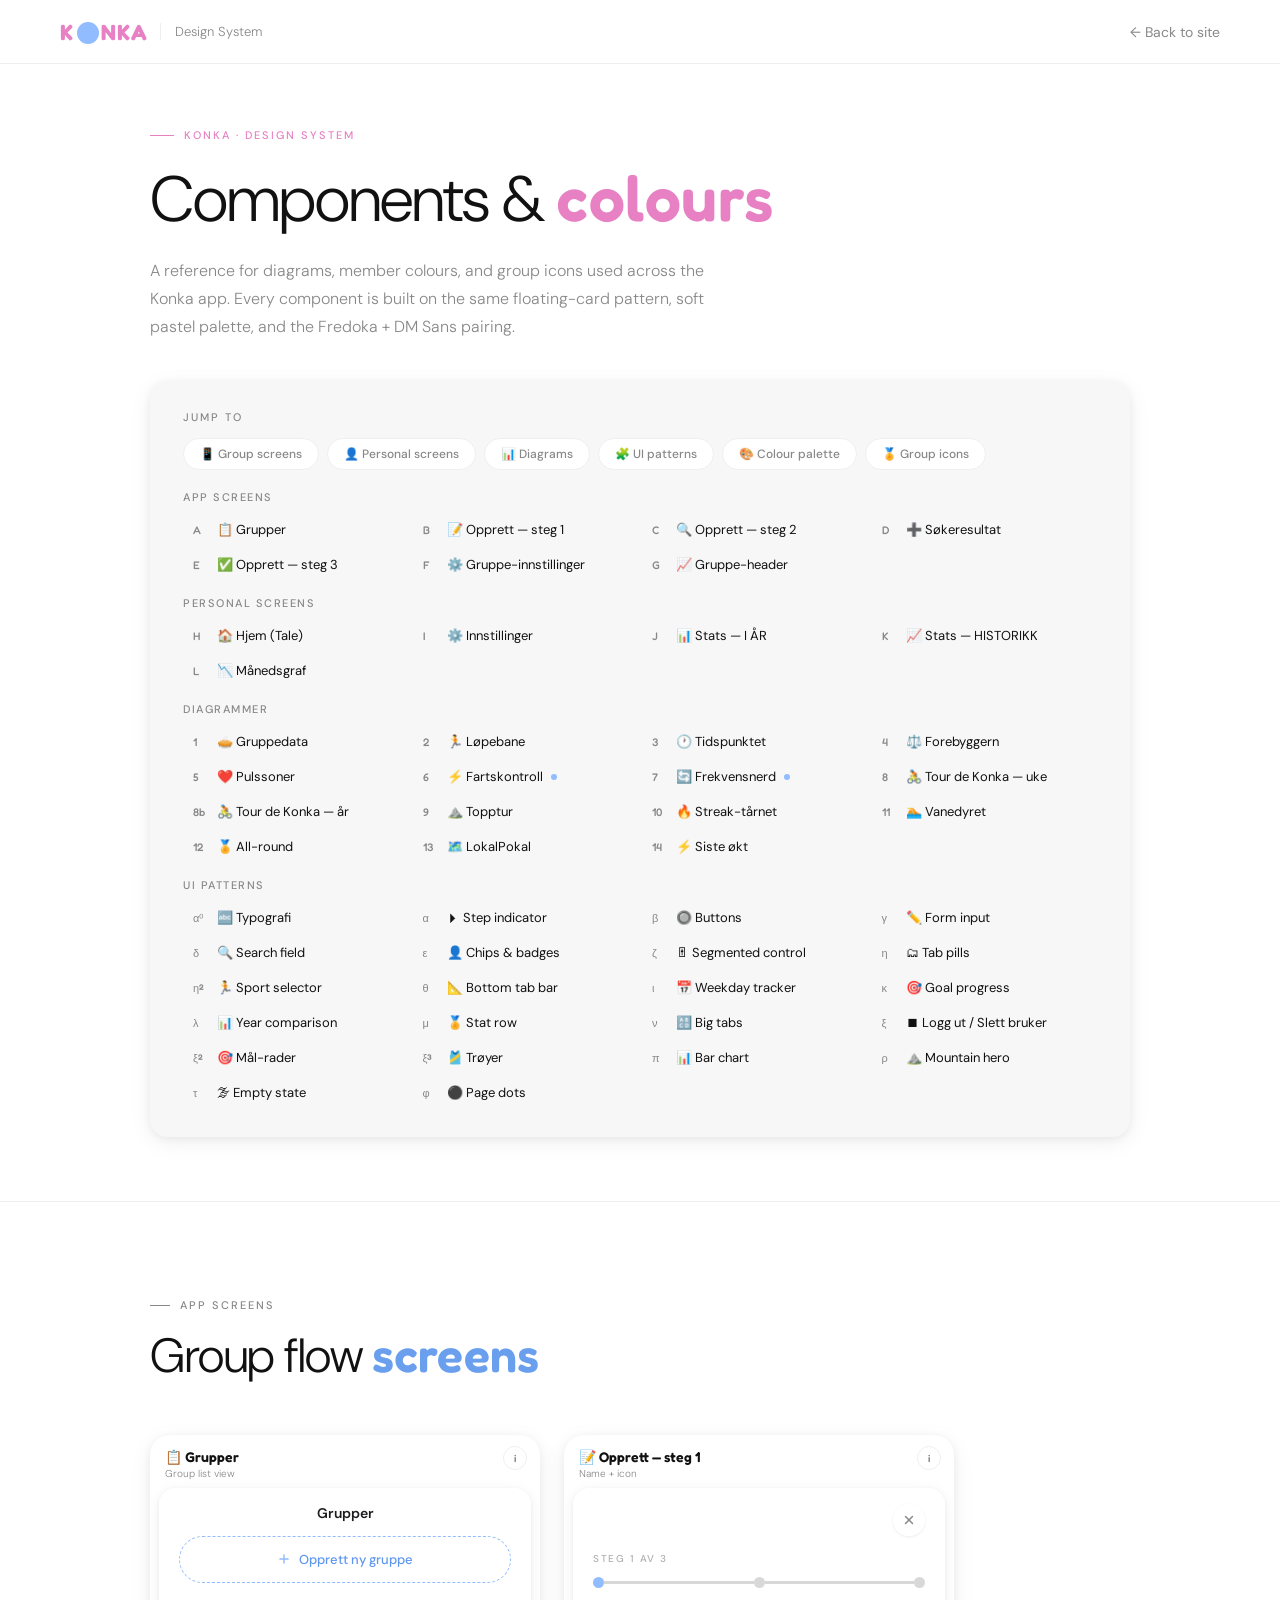
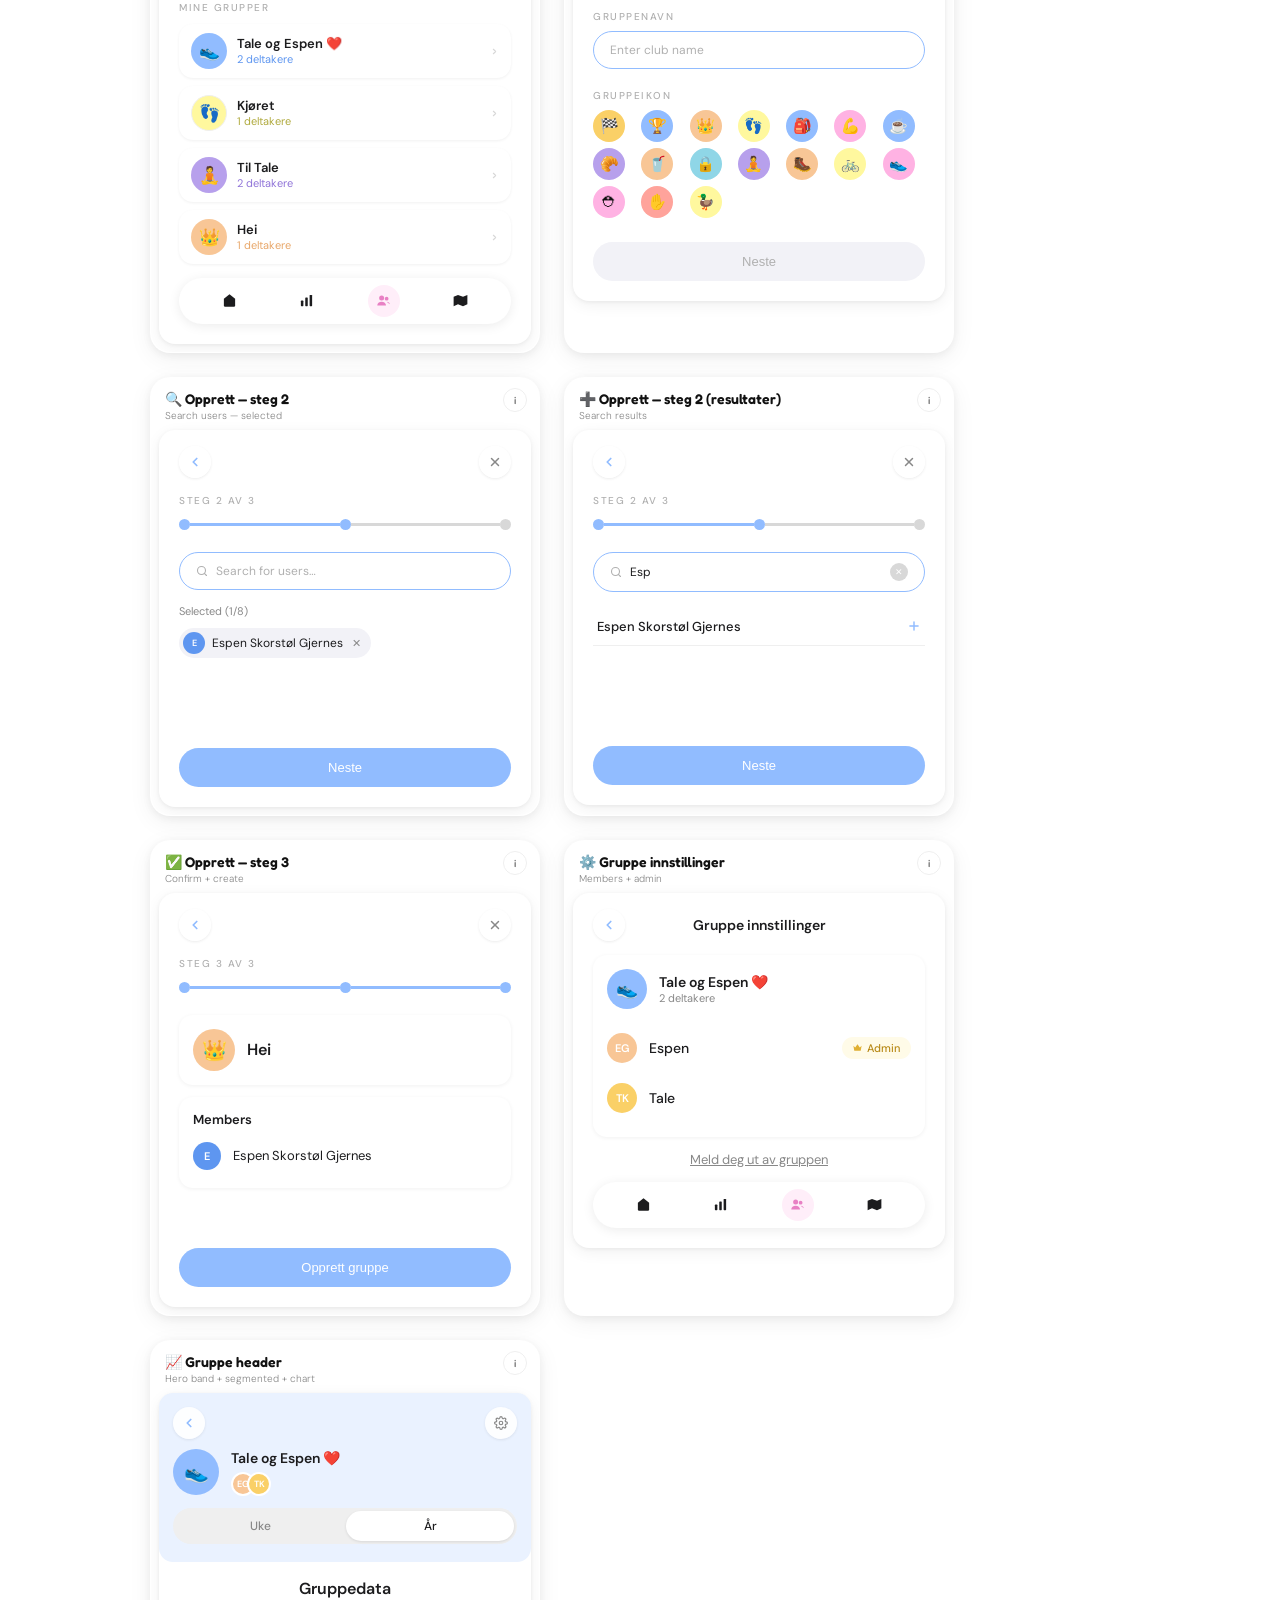
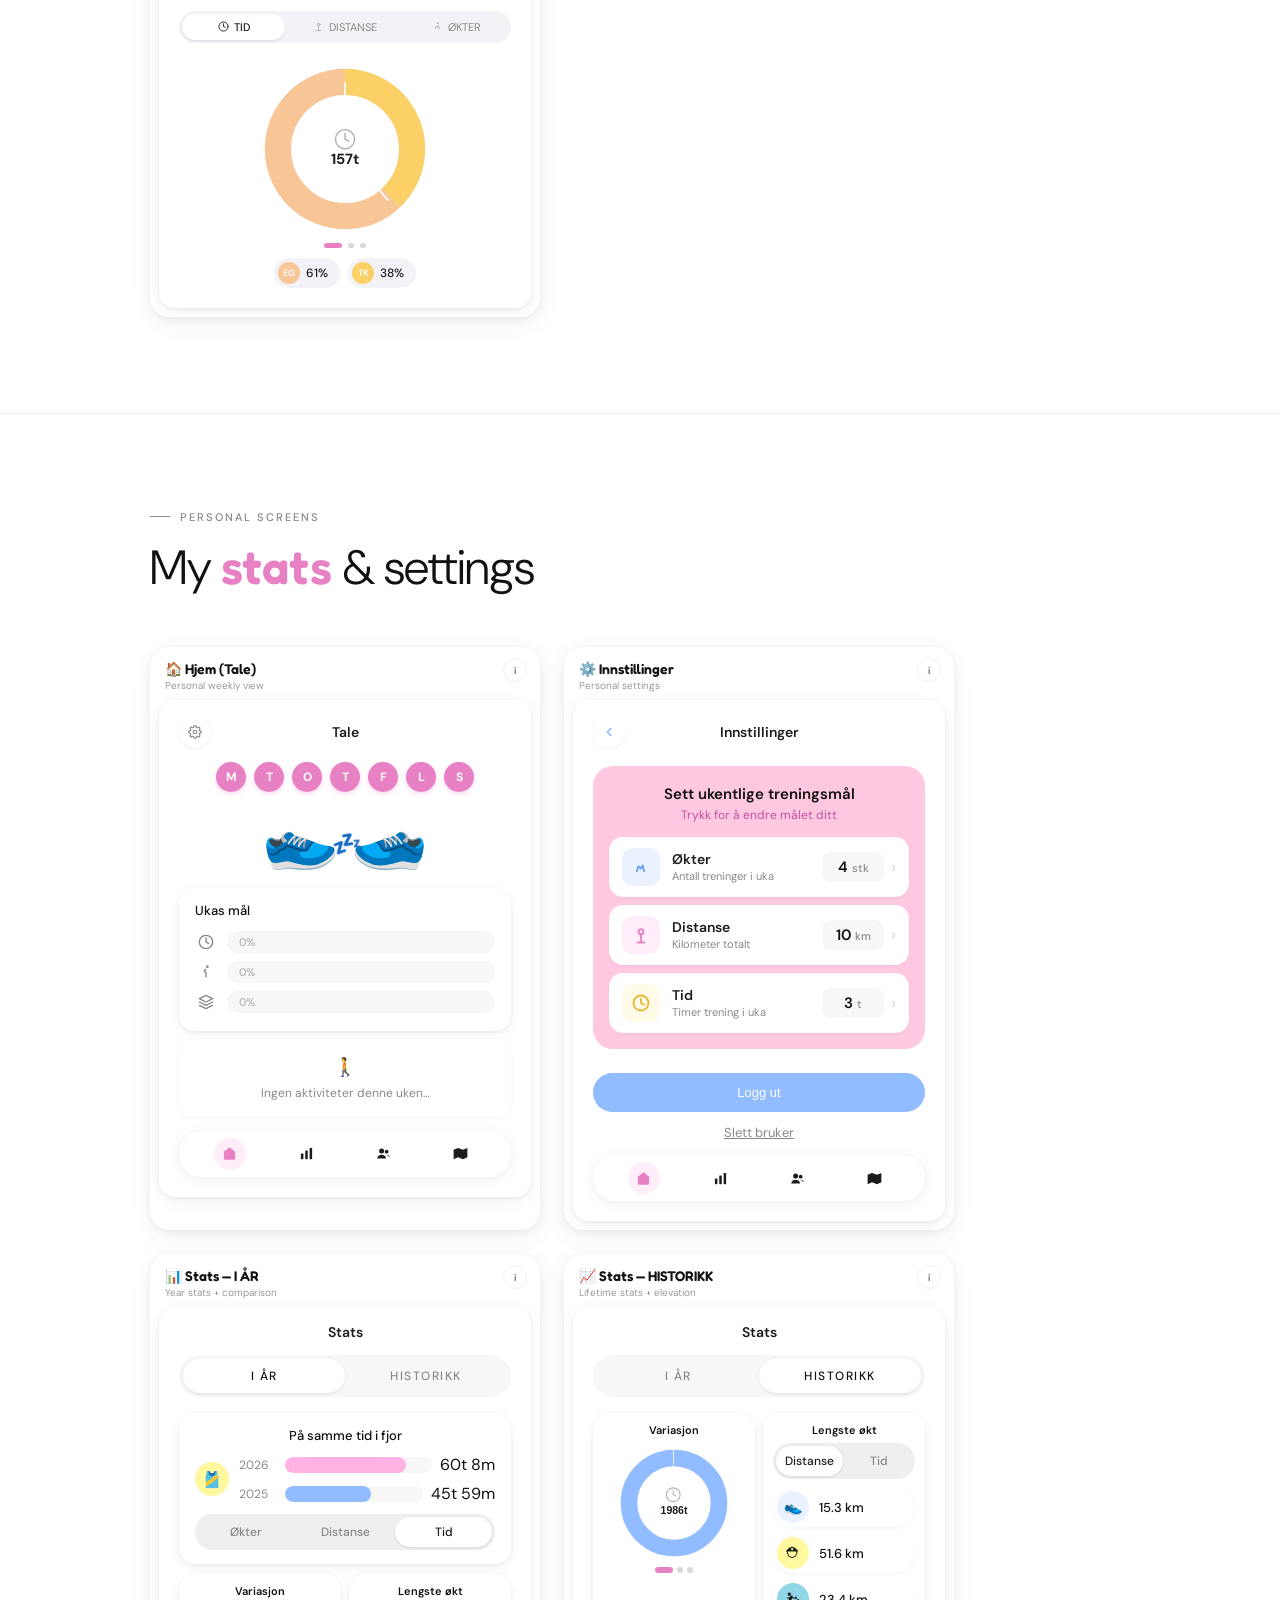
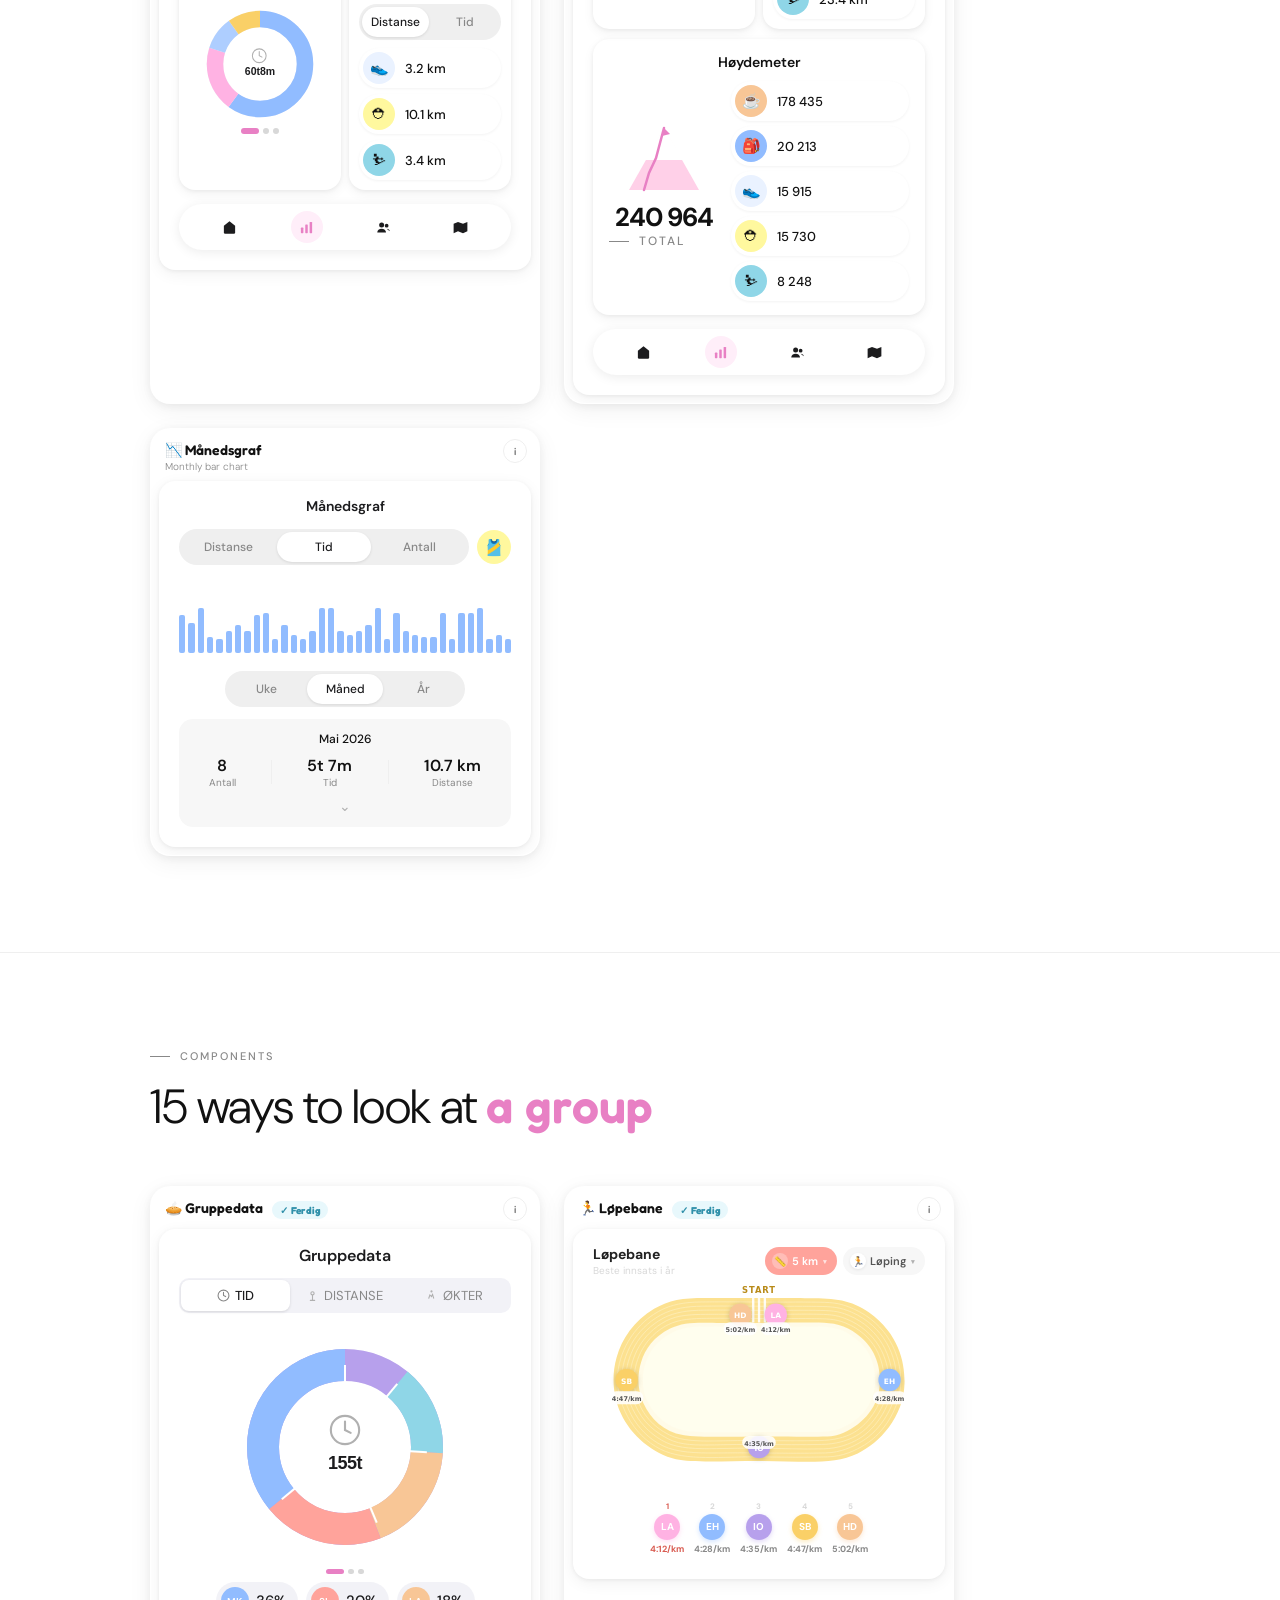
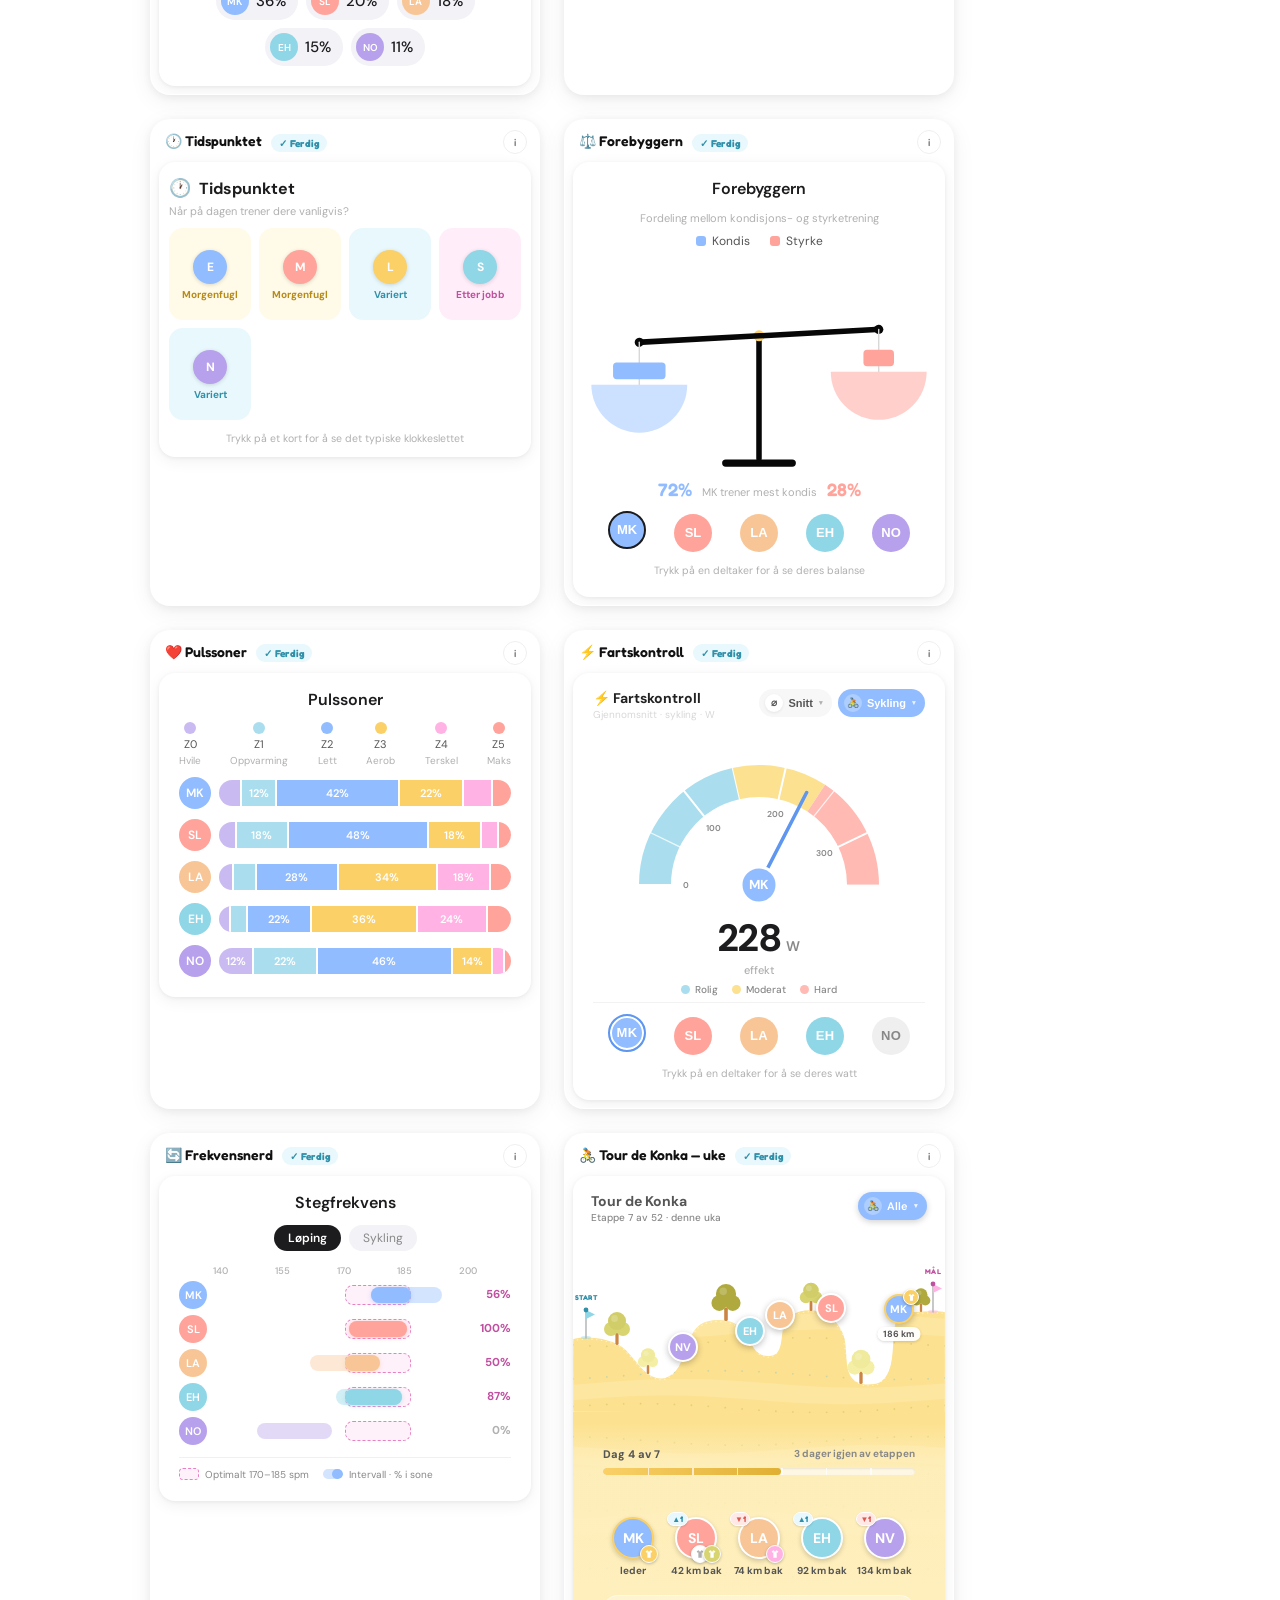
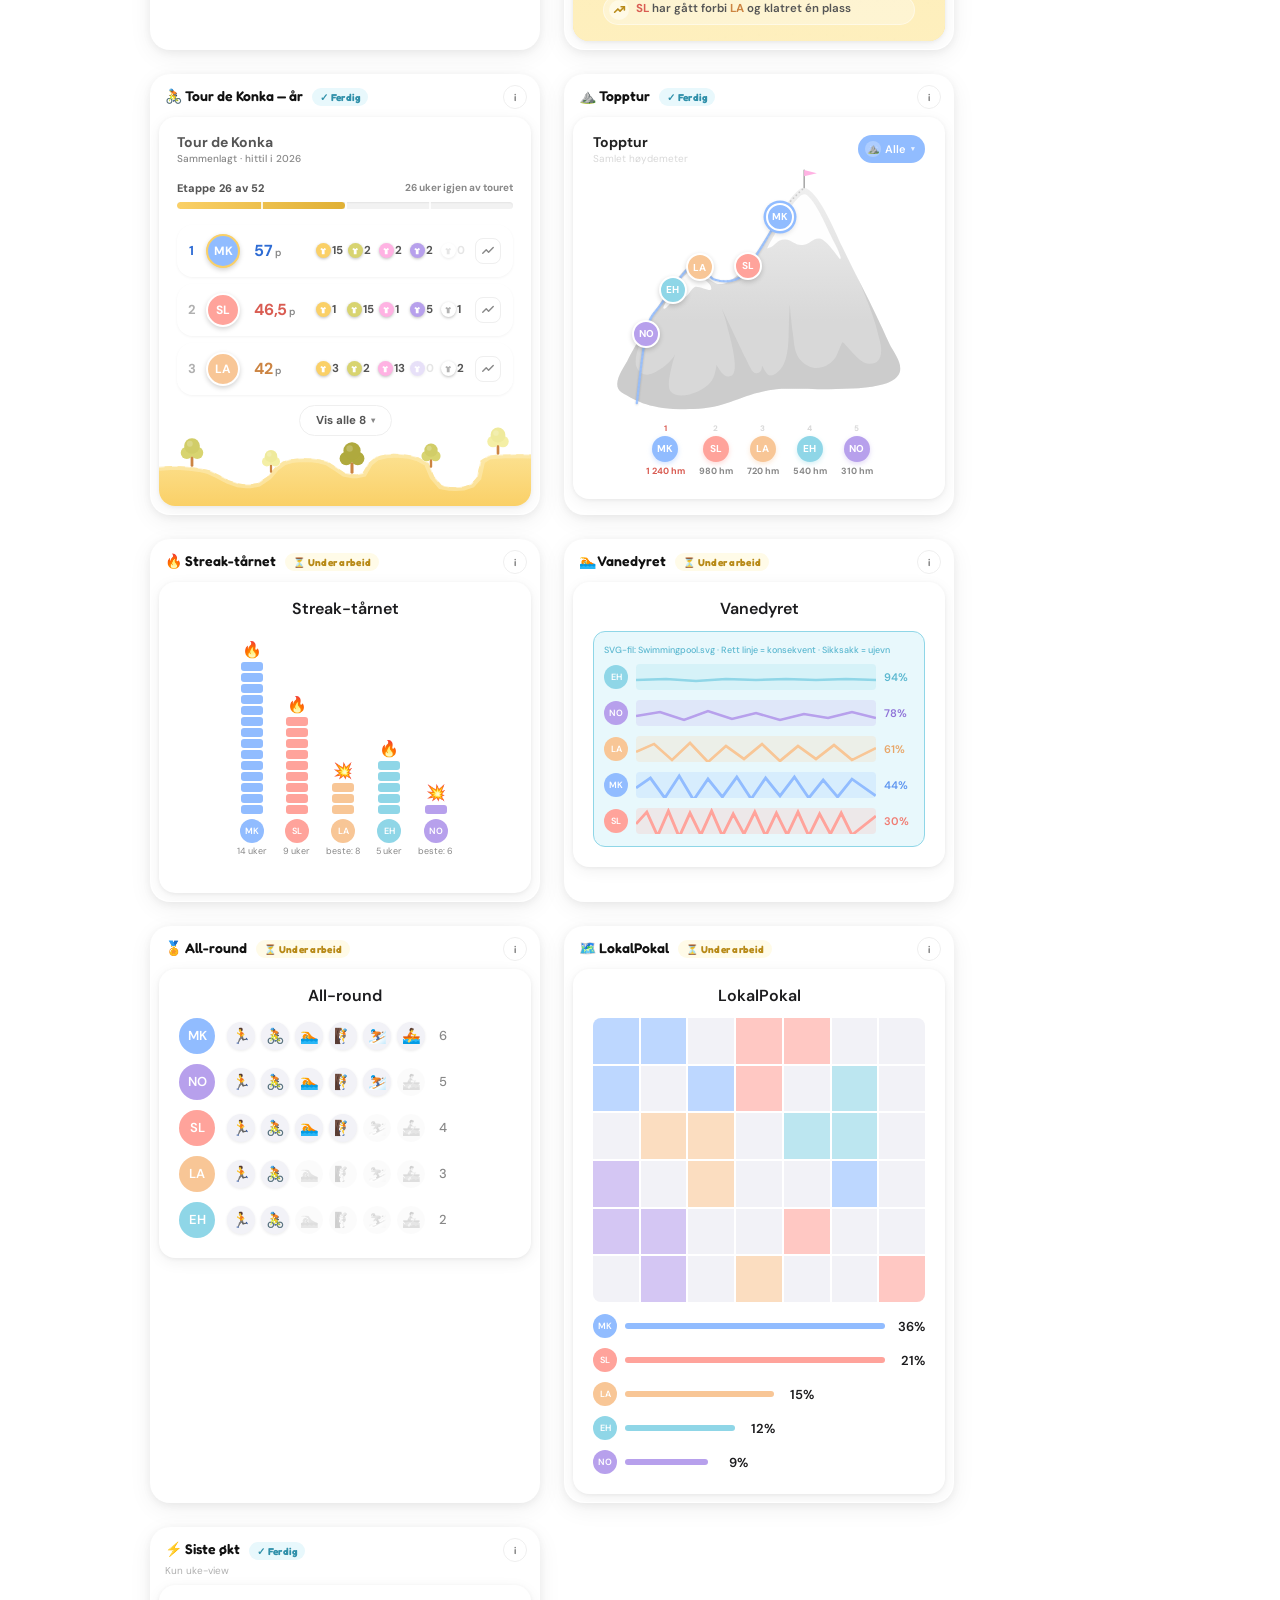
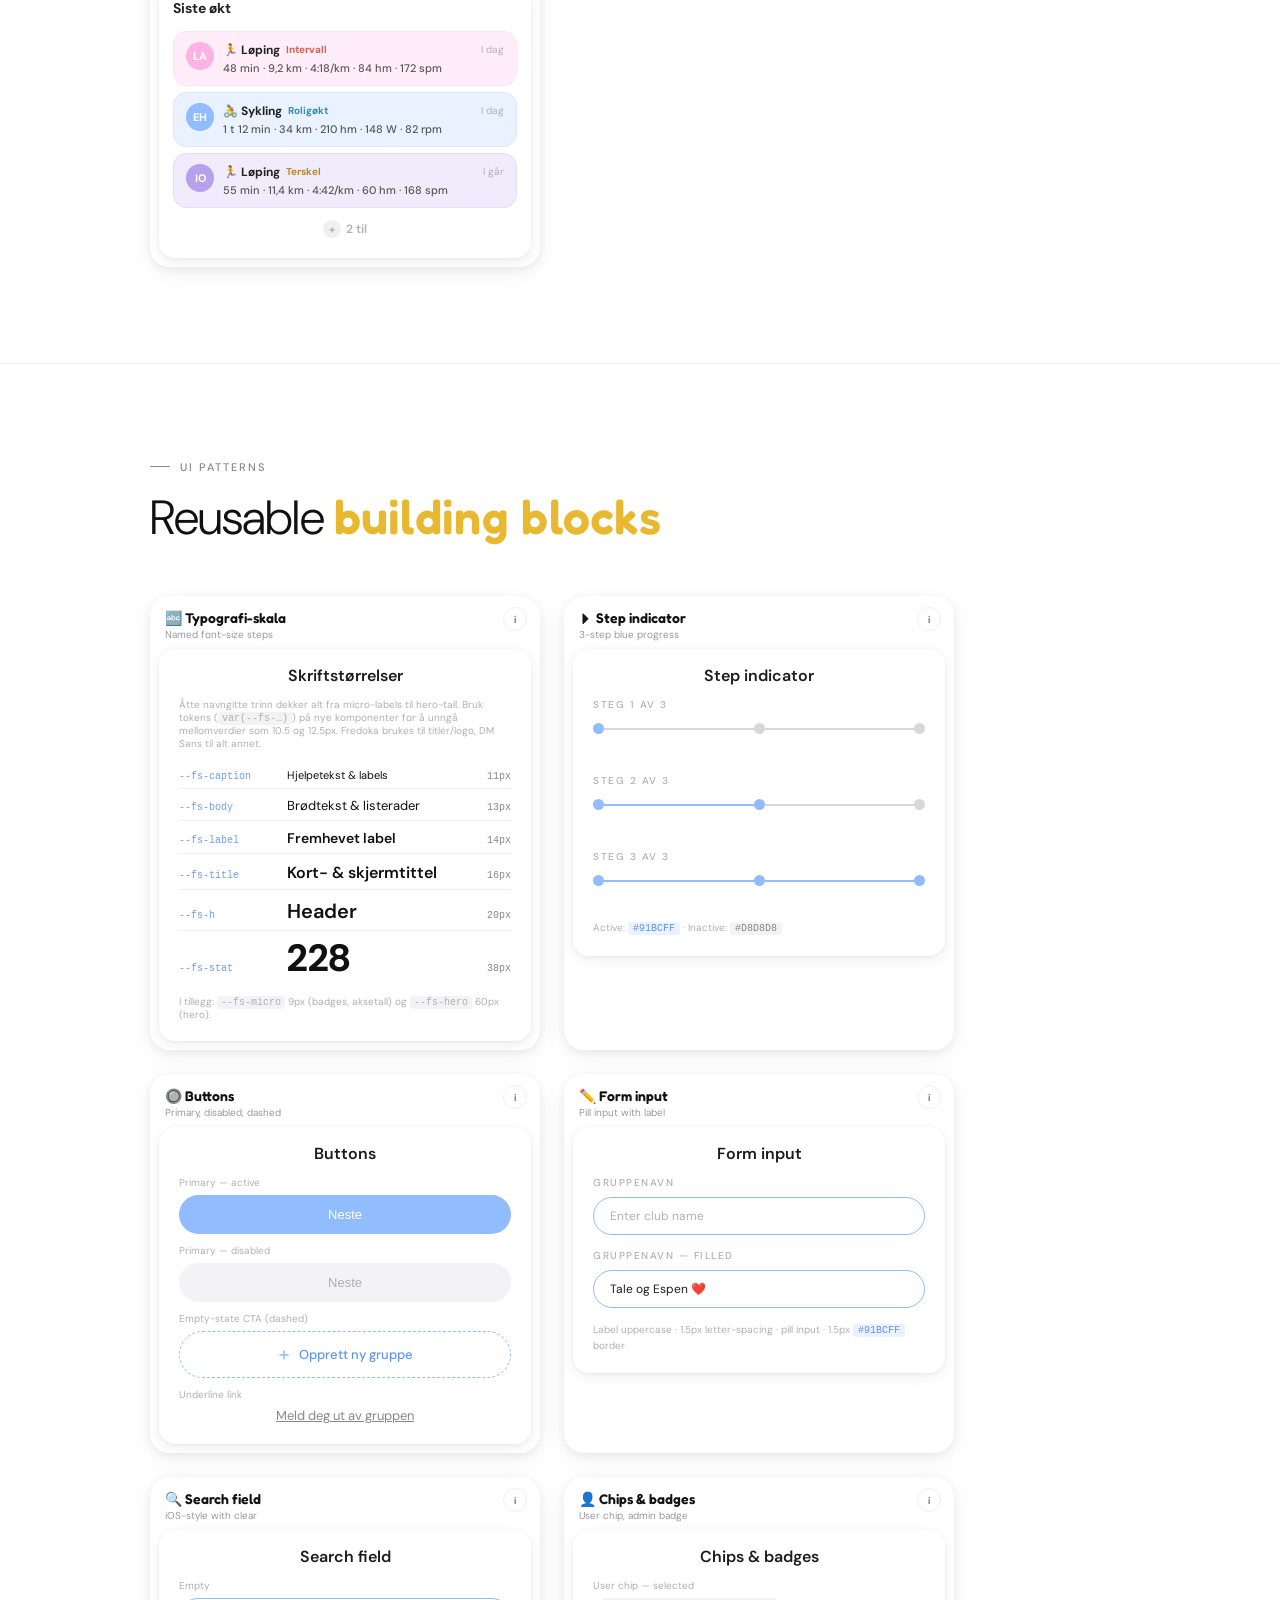
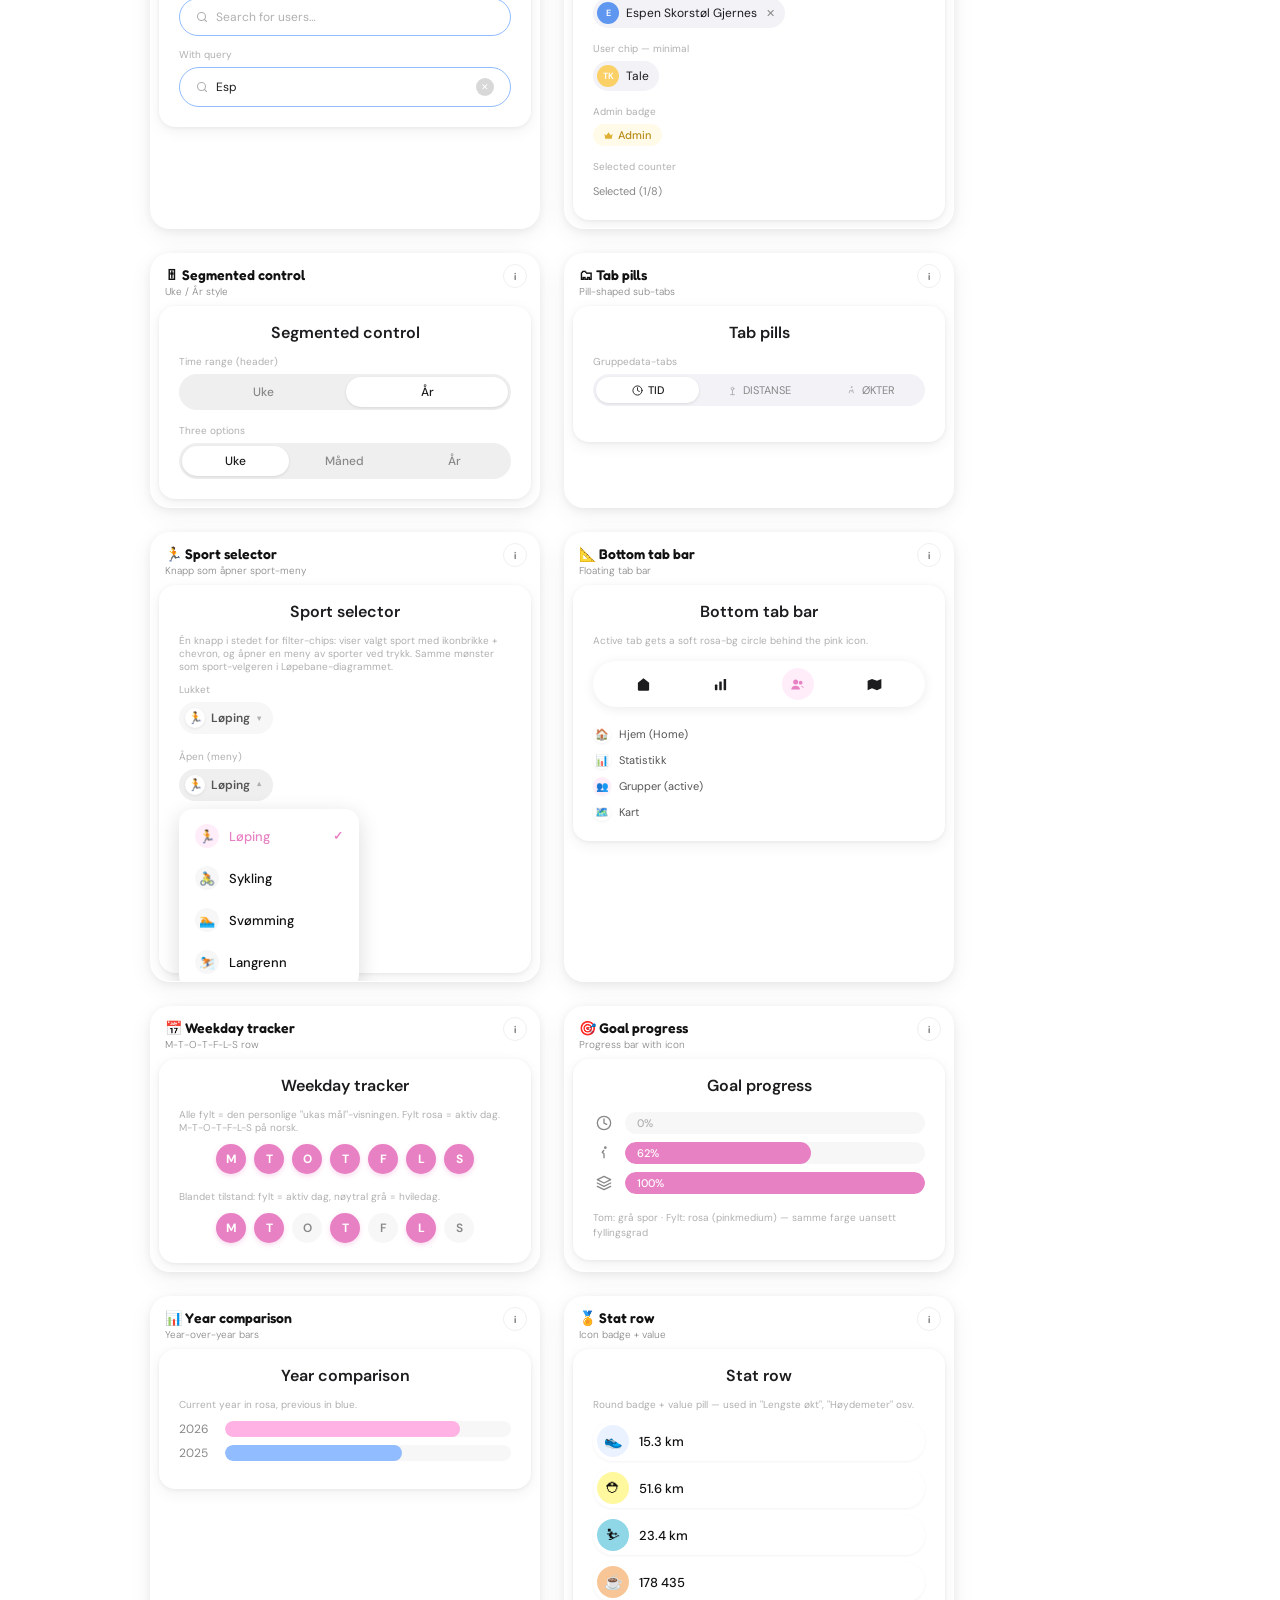
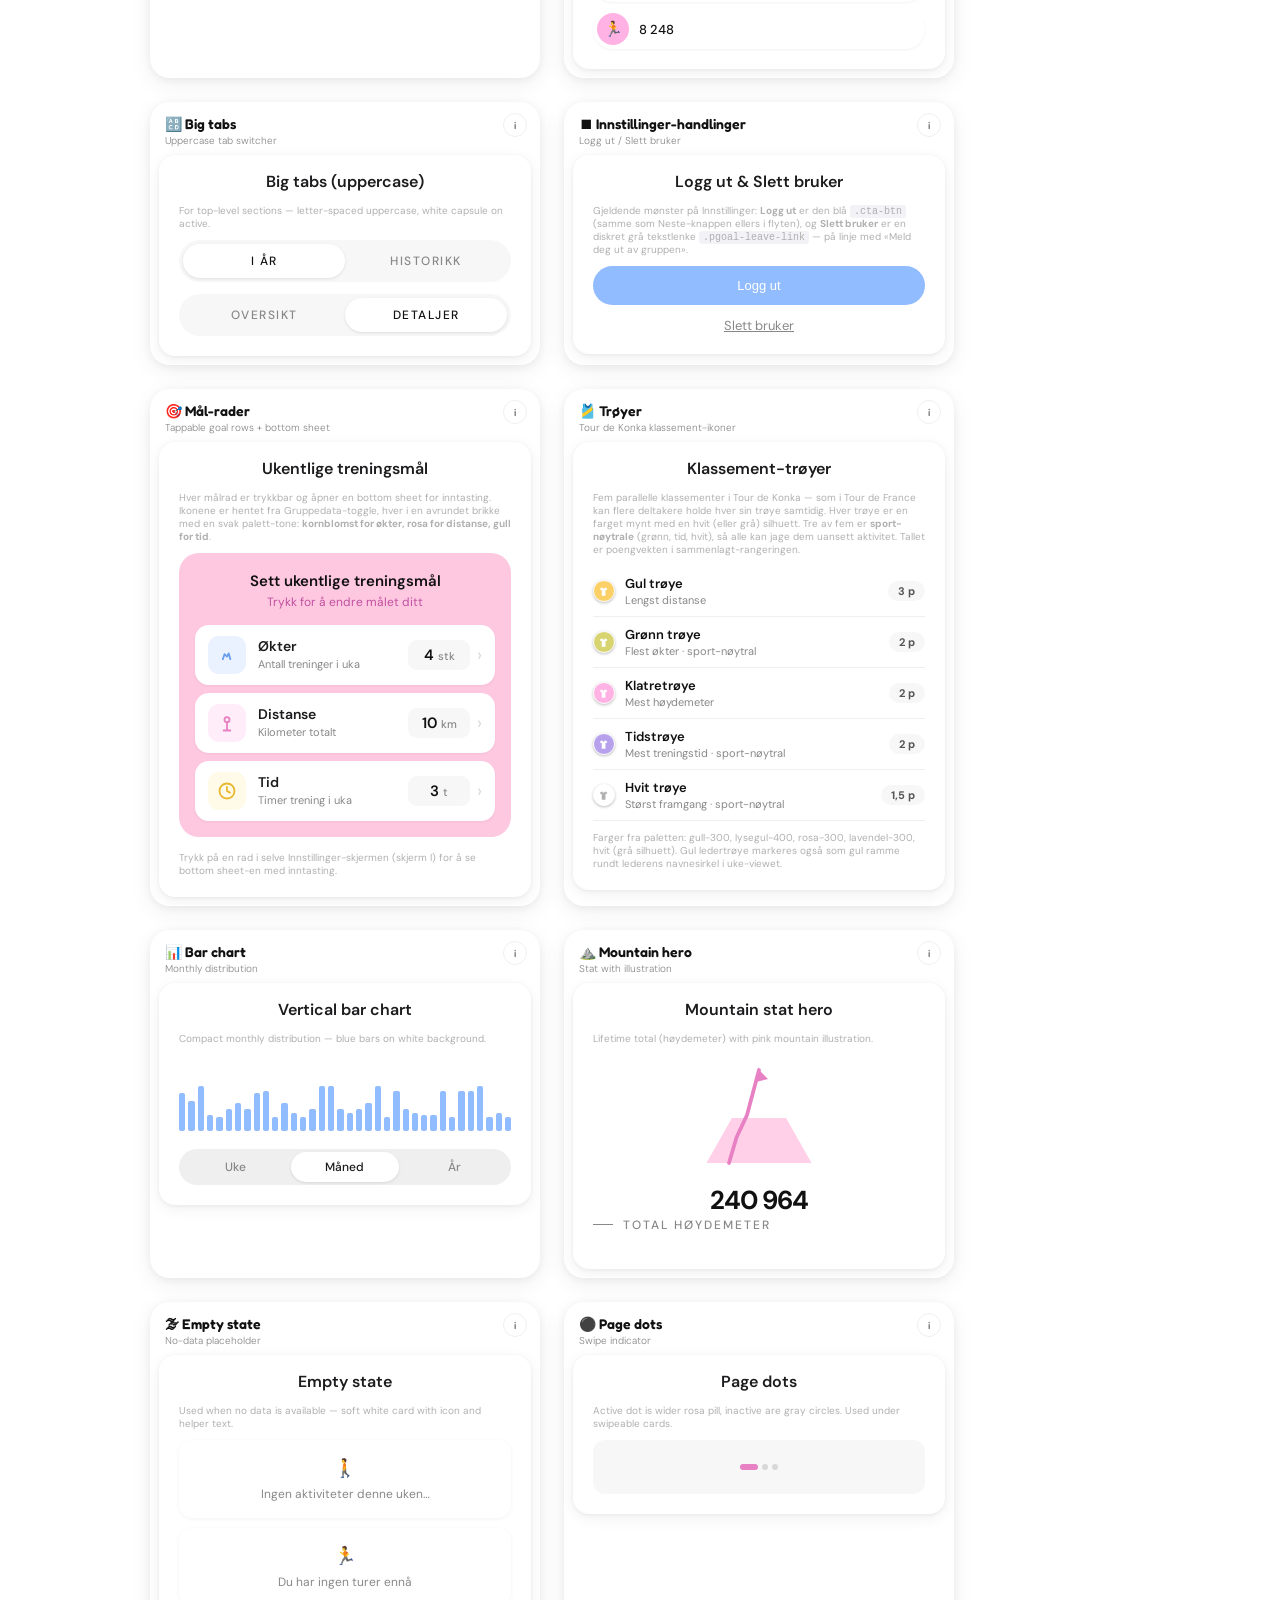
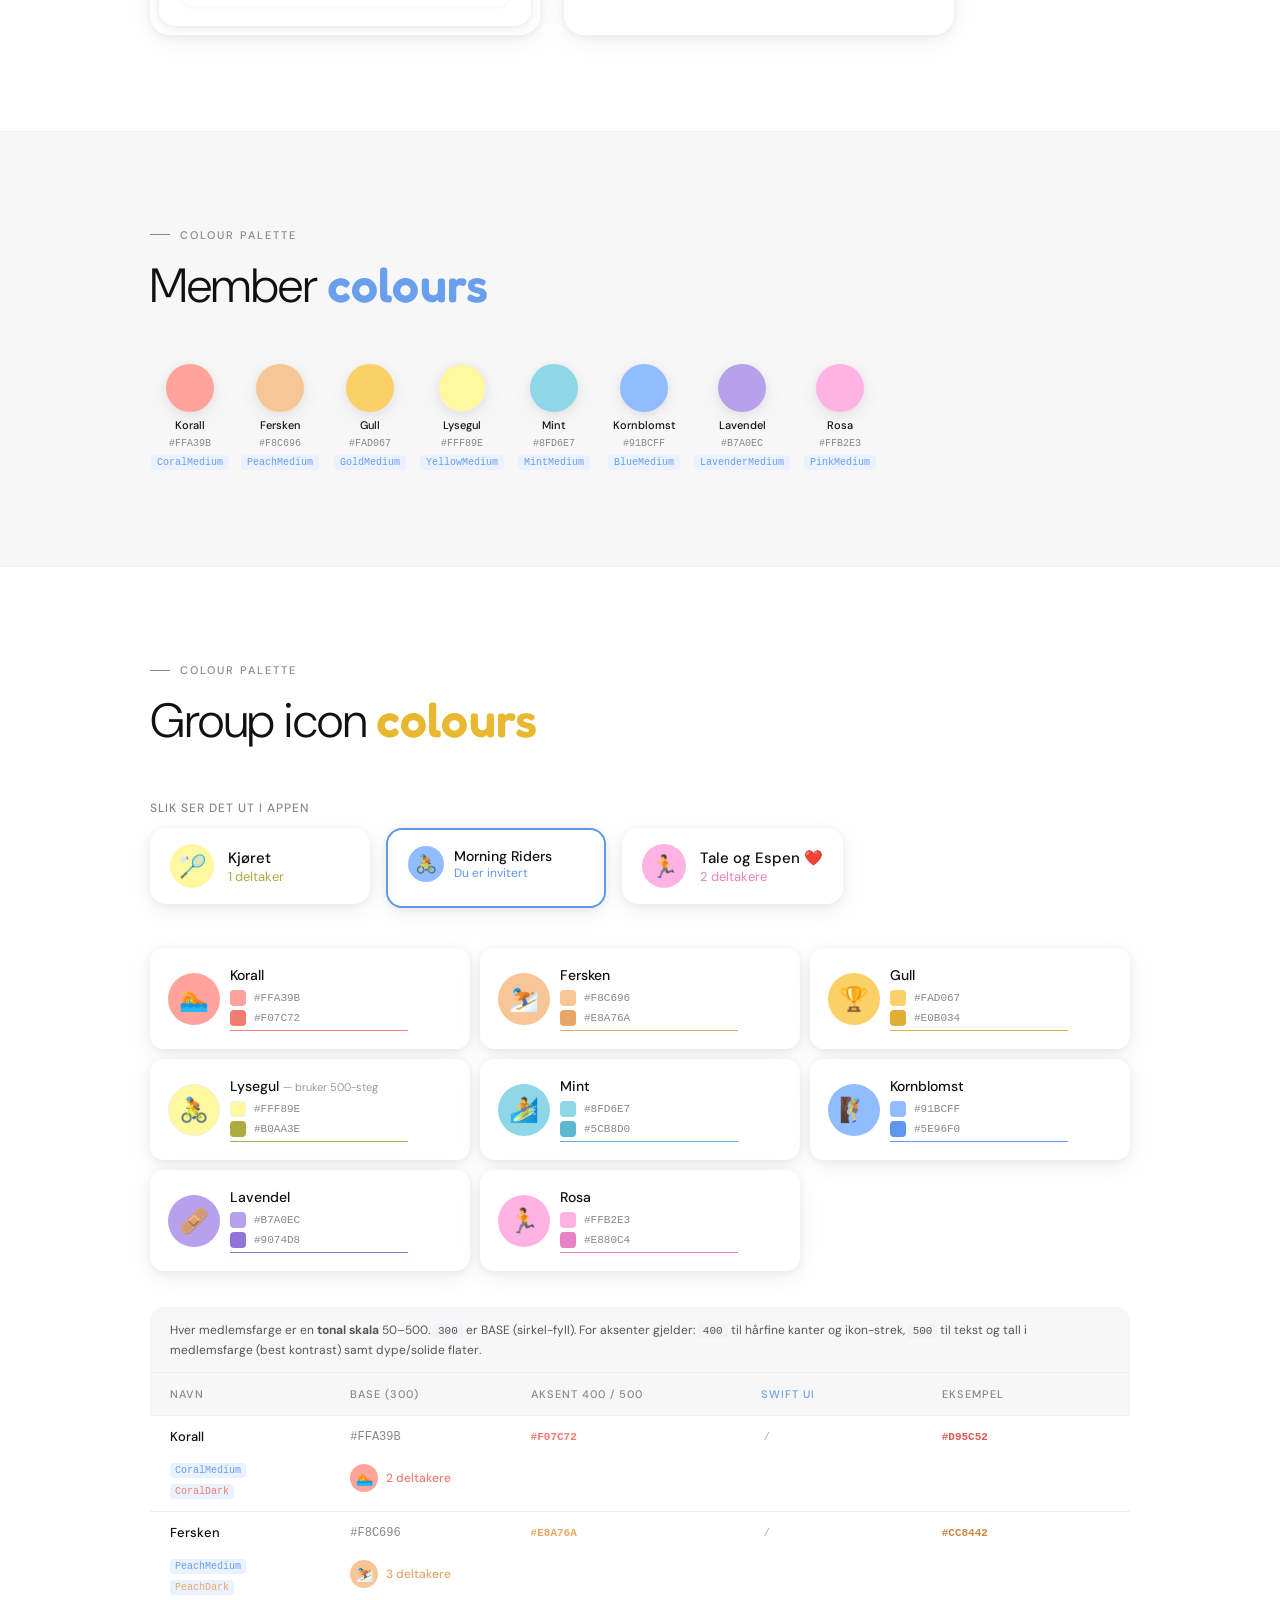
==== commit 43d3b842: "deleted unused elements adjusted weekday tracker" ====
--- a/index.html
+++ b/index.html
@@ -85,6 +85,7 @@
         <a href="#p-chips" class="toc-link"><span class="toc-num">ε</span>👤 Chips &amp; badges</a>
         <a href="#p-seg" class="toc-link"><span class="toc-num">ζ</span>🎚 Segmented control</a>
         <a href="#p-tabs" class="toc-link"><span class="toc-num">η</span>🗂 Tab pills</a>
+        <a href="#p-sportselect" class="toc-link"><span class="toc-num">η²</span>🏃 Sport selector</a>
         <a href="#p-bottomtabs" class="toc-link"><span class="toc-num">θ</span>📐 Bottom tab bar</a>
         <a href="#p-weekdays" class="toc-link"><span class="toc-num">ι</span>📅 Weekday tracker</a>
         <a href="#p-goal" class="toc-link"><span class="toc-num">κ</span>🎯 Goal progress</a>
@@ -94,10 +95,8 @@
         <a href="#p-bigbtn" class="toc-link"><span class="toc-num">ξ</span>⏹ Logg ut / Slett bruker</a>
         <a href="#p-goalrows" class="toc-link"><span class="toc-num">ξ²</span>🎯 Mål-rader</a>
         <a href="#p-jerseys" class="toc-link"><span class="toc-num">ξ³</span>🎽 Trøyer</a>
-        <a href="#p-pink" class="toc-link"><span class="toc-num">ο</span>🌸 Pink callout</a>
         <a href="#p-barchart" class="toc-link"><span class="toc-num">π</span>📊 Bar chart</a>
         <a href="#p-mountain" class="toc-link"><span class="toc-num">ρ</span>⛰️ Mountain hero</a>
-        <a href="#p-uservariant" class="toc-link"><span class="toc-num">σ</span>👤 User variant <span class="toc-nisje-dot"></span></a>
         <a href="#p-empty" class="toc-link"><span class="toc-num">τ</span>🌫 Empty state</a>
         <a href="#p-dots" class="toc-link"><span class="toc-num">φ</span>⚫ Page dots</a>
       </div>
@@ -1883,31 +1882,56 @@
         </div>
         <div class="app-card">
           <div class="app-card-title">Tab pills</div>
-          <div style="display:flex;flex-direction:column;gap:14px;">
-            <div>
-              <p style="font-size:10px;color:#B0B0B0;margin-bottom:6px;">Gruppedata-tabs</p>
-              <div class="tab-pills">
-                <div class="pill active">
-                  <svg width="11" height="11" viewBox="0 0 24 24" fill="none" stroke="#1C1C1E" stroke-width="2" stroke-linecap="round"><circle cx="12" cy="12" r="10"/><path d="M12 6v6l4 2"/></svg>
-                  TID
-                </div>
-                <div class="pill">
-                  <svg width="11" height="11" viewBox="0 0 24 24" fill="none" stroke="#B0B0B0" stroke-width="2" stroke-linecap="round"><circle cx="12" cy="8" r="3"/><path d="M12 11v10M8 21h8"/></svg>
-                  DISTANSE
-                </div>
-                <div class="pill">
-                  <svg width="11" height="11" viewBox="0 0 24 24" fill="none" stroke="#B0B0B0" stroke-width="2" stroke-linecap="round"><path d="M13 4.5a1 1 0 1 1-2 0 1 1 0 0 1 2 0zM7 17l2-6 3 3 2-4 2 7"/></svg>
-                  ØKTER
-                </div>
-              </div>
-            </div>
-            <div>
-              <p style="font-size:10px;color:#B0B0B0;margin-bottom:6px;">Filter chips</p>
-              <div style="display:flex;gap:6px;flex-wrap:wrap;">
-                <div style="background:#1C1C1E;color:white;border-radius:20px;padding:5px 12px;font-size:11px;font-weight:600;">Løping</div>
-                <div style="background:#F2F2F7;color:#888888;border-radius:20px;padding:5px 12px;font-size:11px;">Sykling</div>
-                <div style="background:#F2F2F7;color:#888888;border-radius:20px;padding:5px 12px;font-size:11px;">Svømming</div>
-              </div>
+          <p style="font-size:10px;color:#B0B0B0;margin-bottom:6px;">Gruppedata-tabs</p>
+          <div class="tab-pills">
+            <div class="pill active">
+              <svg width="11" height="11" viewBox="0 0 24 24" fill="none" stroke="#1C1C1E" stroke-width="2" stroke-linecap="round"><circle cx="12" cy="12" r="10"/><path d="M12 6v6l4 2"/></svg>
+              TID
+            </div>
+            <div class="pill">
+              <svg width="11" height="11" viewBox="0 0 24 24" fill="none" stroke="#B0B0B0" stroke-width="2" stroke-linecap="round"><circle cx="12" cy="8" r="3"/><path d="M12 11v10M8 21h8"/></svg>
+              DISTANSE
+            </div>
+            <div class="pill">
+              <svg width="11" height="11" viewBox="0 0 24 24" fill="none" stroke="#B0B0B0" stroke-width="2" stroke-linecap="round"><path d="M13 4.5a1 1 0 1 1-2 0 1 1 0 0 1 2 0zM7 17l2-6 3 3 2-4 2 7"/></svg>
+              ØKTER
+            </div>
+          </div>
+        </div>
+      </div>
+
+      <!-- Sport selector -->
+      <div class="diagram-card" id="p-sportselect">
+        <div style="display:flex;align-items:flex-start;justify-content:space-between;">
+          <div class="diagram-meta-left" style="padding:12px 0 0 14px;">
+            <span class="diagram-meta-name">🏃 Sport selector</span>
+            <span class="diagram-meta-desc">Knapp som åpner sport-meny</span>
+          </div>
+          <button class="info-btn">i</button>
+        </div>
+        <div class="app-card">
+          <div class="app-card-title">Sport selector</div>
+          <p style="font-size:10px;color:#B0B0B0;margin-bottom:10px;">Én knapp i stedet for filter-chips: viser valgt sport med ikonbrikke + chevron, og åpner en meny av sporter ved trykk. Samme mønster som sport-velgeren i Løpebane-diagrammet.</p>
+          <p style="font-size:10px;color:#B0B0B0;margin-bottom:6px;">Lukket</p>
+          <div style="margin-bottom:16px;">
+            <button class="sport-select" type="button">
+              <span class="sport-select-ic">🏃</span>
+              <span class="sport-select-label">Løping</span>
+              <span class="sport-select-caret">▾</span>
+            </button>
+          </div>
+          <p style="font-size:10px;color:#B0B0B0;margin-bottom:6px;">Åpen (meny)</p>
+          <div style="position:relative;height:184px;">
+            <button class="sport-select open" type="button">
+              <span class="sport-select-ic">🏃</span>
+              <span class="sport-select-label">Løping</span>
+              <span class="sport-select-caret">▾</span>
+            </button>
+            <div class="sport-menu">
+              <div class="sport-menu-item selected"><span class="sport-menu-ic">🏃</span>Løping<span class="sport-menu-check">✓</span></div>
+              <div class="sport-menu-item"><span class="sport-menu-ic">🚴</span>Sykling</div>
+              <div class="sport-menu-item"><span class="sport-menu-ic">🏊</span>Svømming</div>
+              <div class="sport-menu-item"><span class="sport-menu-ic">⛷️</span>Langrenn</div>
             </div>
           </div>
         </div>
@@ -1951,7 +1975,7 @@
         </div>
         <div class="app-card">
           <div class="app-card-title">Weekday tracker</div>
-          <p style="font-size:10px;color:#B0B0B0;margin-bottom:10px;">All-yellow row = the personal "ukas mål" view. M-T-O-T-F-L-S in Norwegian.</p>
+          <p style="font-size:10px;color:#B0B0B0;margin-bottom:10px;">Alle fylt = den personlige "ukas mål"-visningen. Fylt rosa = aktiv dag. M-T-O-T-F-L-S på norsk.</p>
           <div class="weekday-row" style="margin:0 0 16px;">
             <div class="day">M</div>
             <div class="day">T</div>
@@ -1961,7 +1985,7 @@
             <div class="day">L</div>
             <div class="day">S</div>
           </div>
-          <p style="font-size:10px;color:#B0B0B0;margin-bottom:10px;">Mixed state (suggestion: filled = active day, empty = rest day)</p>
+          <p style="font-size:10px;color:#B0B0B0;margin-bottom:10px;">Blandet tilstand: fylt = aktiv dag, nøytral grå = hviledag.</p>
           <div class="weekday-row" style="margin:0;">
             <div class="day">M</div>
             <div class="day">T</div>
@@ -1991,13 +2015,13 @@
           </div>
           <div class="goal-row">
             <div class="goal-icon"><svg width="16" height="16" viewBox="0 0 24 24" fill="#888888" stroke="none"><circle cx="14" cy="4" r="2"/><path d="M11 7l-3 4 3 3v6h2v-7l-2-2 2-3z"/></svg></div>
-            <div class="goal-bar"><div class="goal-fill" style="width:62%;background:var(--blue);"></div><span class="goal-text" style="color:white;">62%</span></div>
+            <div class="goal-bar"><div class="goal-fill" style="width:62%;"></div><span class="goal-text" style="color:white;">62%</span></div>
           </div>
           <div class="goal-row">
             <div class="goal-icon"><svg width="16" height="16" viewBox="0 0 24 24" fill="none" stroke="#888888" stroke-width="2" stroke-linecap="round" stroke-linejoin="round"><polygon points="12 2 2 7 12 12 22 7 12 2"/><polyline points="2 17 12 22 22 17"/><polyline points="2 12 12 17 22 12"/></svg></div>
-            <div class="goal-bar"><div class="goal-fill" style="width:100%;background:var(--rosa-acc);"></div><span class="goal-text" style="color:white;">100%</span></div>
-          </div>
-          <p style="font-size:10px;color:#B0B0B0;margin-top:12px;line-height:1.5;">Empty: gray track · Filled: blue (in progress) · Complete: rosa</p>
+            <div class="goal-bar"><div class="goal-fill" style="width:100%;"></div><span class="goal-text" style="color:white;">100%</span></div>
+          </div>
+          <p style="font-size:10px;color:#B0B0B0;margin-top:12px;line-height:1.5;">Tom: grå spor · Fylt: rosa (pinkmedium) — samme farge uansett fyllingsgrad</p>
         </div>
       </div>
 
@@ -2016,17 +2040,10 @@
           <div class="compare-row">
             <span class="year">2026</span>
             <div class="bar-wrap"><div class="bar-fill" style="width:82%;background:#FFB2E3;"></div></div>
-            <span class="val">60t 8m</span>
           </div>
           <div class="compare-row">
             <span class="year">2025</span>
             <div class="bar-wrap"><div class="bar-fill" style="width:62%;background:#91BCFF;"></div></div>
-            <span class="val">45t 59m</span>
-          </div>
-          <div class="compare-row">
-            <span class="year">2024</span>
-            <div class="bar-wrap"><div class="bar-fill" style="width:42%;background:#B7A0EC;"></div></div>
-            <span class="val">31t 12m</span>
           </div>
         </div>
       </div>
@@ -2090,14 +2107,10 @@
           <p style="font-size:10px;color:#B0B0B0;margin-bottom:10px;">Gjeldende mønster på Innstillinger: <strong>Logg ut</strong> er den blå <code style="background:#F2F2F7;padding:1px 4px;border-radius:3px;font-size:10px;">.cta-btn</code> (samme som Neste-knappen ellers i flyten), og <strong>Slett bruker</strong> er en diskret grå tekstlenke <code style="background:#F2F2F7;padding:1px 4px;border-radius:3px;font-size:10px;">.pgoal-leave-link</code> — på linje med «Meld deg ut av gruppen».</p>
           <button class="cta-btn">Logg ut</button>
           <button class="pgoal-leave-link">Slett bruker</button>
-          <div style="height:16px;"></div>
-          <p style="font-size:10px;color:#B0B0B0;margin-bottom:6px;"><strong>Utfaset:</strong> de gamle fullbredde <code style="background:#F2F2F7;padding:1px 4px;border-radius:3px;font-size:10px;">.big-btn</code>-knappene (begge handlinger som solide knapper) brukes ikke lenger på denne siden — den doble solid-vekten gjorde Slett bruker for fremtredende.</p>
-          <button class="big-btn neutral" style="opacity:.45;">Logg ut</button>
-          <button class="big-btn destructive" style="opacity:.45;">Slett bruker</button>
-        </div>
-      </div>
-
-      <!-- Goal rows + bottom sheet (erstatter pink-callout-ikoner i Innstillinger) -->
+        </div>
+      </div>
+
+      <!-- Goal rows + bottom sheet (Innstillinger — ukentlige treningsmål) -->
       <div class="diagram-card" id="p-goalrows">
         <div style="display:flex;align-items:flex-start;justify-content:space-between;">
           <div class="diagram-meta-left" style="padding:12px 0 0 14px;">
@@ -2108,7 +2121,7 @@
         </div>
         <div class="app-card">
           <div class="app-card-title">Ukentlige treningsmål</div>
-          <p style="font-size:10px;color:#B0B0B0;margin-bottom:10px;">Erstatter de tre hvite sirklene i pink-callout. Hver målrad er trykkbar og åpner en bottom sheet for inntasting. Ikonene er hentet fra Gruppedata-toggle, hver i en avrundet brikke med en svak palett-tone: <strong>kornblomst for økter, rosa for distanse, gull for tid</strong>.</p>
+          <p style="font-size:10px;color:#B0B0B0;margin-bottom:10px;">Hver målrad er trykkbar og åpner en bottom sheet for inntasting. Ikonene er hentet fra Gruppedata-toggle, hver i en avrundet brikke med en svak palett-tone: <strong>kornblomst for økter, rosa for distanse, gull for tid</strong>.</p>
           <div class="pgoal-card">
             <div class="pgoal-head">
               <div class="pgoal-head-t">Sett ukentlige treningsmål</div>
@@ -2155,7 +2168,7 @@
           </div>
           <div class="jersey-row">
             <span class="jersey gronn"><svg viewBox="0 0 24 24" fill="#fff"><path d="M8 3 L4 6 L6 9 L8 8 V21 H16 V8 L18 9 L20 6 L16 3 L14 4 A2 2 0 0 1 10 4 Z"/></svg></span>
-            <div><div class="jr-label">Grønn trøye</div><div class="jr-desc">Mest aktiv · sport-nøytral</div></div>
+            <div><div class="jr-label">Grønn trøye</div><div class="jr-desc">Flest økter · sport-nøytral</div></div>
             <span class="jr-pts">2 p</span>
           </div>
           <div class="jersey-row">
@@ -2174,31 +2187,6 @@
             <span class="jr-pts">1,5 p</span>
           </div>
           <p style="font-size:10px;color:#B0B0B0;margin-top:10px;">Farger fra paletten: gull-300, lysegul-400, rosa-300, lavendel-300, hvit (grå silhuett). Gul ledertrøye markeres også som gul ramme rundt lederens navnesirkel i uke-viewet.</p>
-        </div>
-      </div>
-
-      <!-- Pink callout -->
-      <div class="diagram-card" id="p-pink">
-        <div style="display:flex;align-items:flex-start;justify-content:space-between;">
-          <div class="diagram-meta-left" style="padding:12px 0 0 14px;">
-            <span class="diagram-meta-name">🌸 Pink callout</span>
-            <span class="diagram-meta-desc">Saturated pink call-to-action</span>
-          </div>
-          <button class="info-btn">i</button>
-        </div>
-        <div class="app-card">
-          <div class="app-card-title">Pink callout card</div>
-          <p style="font-size:10px;color:#B0B0B0;margin-bottom:10px;">Mettet rosa kort-mønster. <strong>Merk:</strong> ikon-varianten med tre hvite sirkler brukes ikke lenger på Innstillinger — den er erstattet av <a href="#p-goalrows" style="color:var(--rosa-acc);">Mål-rader</a>. Selve den rosa kortflaten beholdes som et gjenbrukbart callout-mønster.</p>
-          <div class="pink-callout" style="margin-bottom:24px;">
-            <p class="pink-callout-title">Sett ukentlige treningsmål</p>
-            <div class="pink-callout-icons">
-              <div class="pink-callout-icon" style="position:relative;">🧮<span style="position:absolute;bottom:-16px;font-size:10px;font-weight:500;color:var(--text);white-space:nowrap;">4 stk</span></div>
-              <div class="pink-callout-icon" style="position:relative;">📏<span style="position:absolute;bottom:-16px;font-size:10px;font-weight:500;color:var(--text);white-space:nowrap;">10 km</span></div>
-              <div class="pink-callout-icon" style="position:relative;">⏱<span style="position:absolute;bottom:-16px;font-size:10px;font-weight:500;color:var(--text);white-space:nowrap;">3 t</span></div>
-            </div>
-            <div style="height:16px;"></div>
-          </div>
-          <p style="font-size:10px;color:#B0B0B0;margin-top:6px;">Bakgrunn: <code style="background:#F2F2F7;padding:1px 4px;border-radius:3px;font-size:10px;">#FFC8E1</code> (samme tone som mål-kortet i ny Innstillinger).</p>
         </div>
       </div>
 
@@ -2247,26 +2235,6 @@
               <div class="label">Total høydemeter</div>
             </div>
           </div>
-        </div>
-      </div>
-
-      <!-- User variant (deprecated) -->
-      <div class="diagram-card" id="p-uservariant">
-        <div style="display:flex;align-items:flex-start;justify-content:space-between;">
-          <div class="diagram-meta-left" style="padding:12px 0 0 14px;">
-            <span class="diagram-meta-name">👤 User variant <span class="status-tag" style="background:#F2F2F2;color:#888888;">⊘ Utfaset</span></span>
-            <span class="diagram-meta-desc">Avatar selector (no longer used)</span>
-          </div>
-          <button class="info-btn">i</button>
-        </div>
-        <div class="app-card">
-          <div class="app-card-title">Avatar-velger (fjernet)</div>
-          <p style="font-size:10px;color:#B0B0B0;margin-bottom:10px;">Avatar-valget på Innstillinger er <strong>tatt ut</strong>. Mønsteret beholdes her kun som referanse i tilfelle det trengs et to-kort-valg andre steder. Vises dempet for å markere at det ikke lenger er i bruk.</p>
-          <div class="user-variants" style="opacity:.45;">
-            <div class="user-variant selected">⛑️</div>
-            <div class="user-variant">⛑️</div>
-          </div>
-          <p style="font-size:10px;color:#B0B0B0;margin-top:6px;">Erstattet av: ingenting — feltet ble fjernet fra skjermen for å forenkle Innstillinger.</p>
         </div>
       </div>
 
--- a/style.css
+++ b/style.css
@@ -486,7 +486,7 @@
 /* Dashed empty-state CTA */
 .dashed-cta {
   border: 1.5px dashed #91BCFF;
-  border-radius: 14px;
+  border-radius: 100px;
   padding: 14px;
   text-align: center;
   color: #5E96F0;
@@ -576,6 +576,69 @@
   color: #1C1C1E;
   font-weight: 500;
   box-shadow: 0 1px 3px rgba(0,0,0,.1);
+}
+
+/* Sport selector — single button that opens a sport menu
+   (replaces filter chips; same pattern as Løpebane sport-pill) */
+.sport-select {
+  display: inline-flex; align-items: center; gap: 6px;
+  height: 32px;
+  padding: 0 12px 0 6px;
+  border-radius: 16px;
+  background: #F7F7F7;
+  border: none;
+  color: #555555;
+  font-family: 'DM Sans', sans-serif;
+  font-size: 12px; font-weight: 600;
+  cursor: pointer;
+  transition: background .12s ease;
+}
+.sport-select:hover { background: #EFEFEF; }
+.sport-select .sport-select-ic {
+  width: 20px; height: 20px; border-radius: 50%;
+  background: white;
+  display: flex; align-items: center; justify-content: center;
+  font-size: 12px;
+  box-shadow: 0 1px 3px rgba(0,0,0,.08);
+}
+.sport-select .sport-select-caret {
+  font-size: 8px; color: #B0B0B0; margin-left: 1px;
+  transition: transform .15s ease;
+}
+.sport-select.open { background: #EFEFEF; }
+.sport-select.open .sport-select-caret { transform: rotate(180deg); }
+
+/* Sport menu (dropdown) */
+.sport-menu {
+  position: absolute; top: 40px; left: 0;
+  min-width: 180px;
+  background: white;
+  border-radius: 14px;
+  box-shadow: 0 6px 22px rgba(0,0,0,.14);
+  padding: 6px;
+  z-index: 5;
+}
+.sport-menu-item {
+  display: flex; align-items: center; gap: 10px;
+  padding: 9px 10px;
+  border-radius: 10px;
+  font-size: 13px; font-weight: 500;
+  color: var(--text);
+  cursor: pointer;
+}
+.sport-menu-item:hover { background: var(--off); }
+.sport-menu-item .sport-menu-ic {
+  width: 24px; height: 24px; border-radius: 50%;
+  background: var(--off);
+  display: flex; align-items: center; justify-content: center;
+  font-size: 13px;
+}
+.sport-menu-item.selected { color: var(--rosa-acc); }
+.sport-menu-item.selected .sport-menu-ic { background: var(--rosa-50); }
+.sport-menu-item .sport-menu-check {
+  margin-left: auto;
+  font-size: 12px; font-weight: 700;
+  color: var(--rosa-acc);
 }
 
 /* Group list card (used in list view) */
@@ -648,21 +711,24 @@
 
 /* Weekday tracker circles (M T O T F L S) */
 .weekday-row {
-  display: flex; gap: 6px; justify-content: center;
+  display: flex; gap: 8px; justify-content: center;
   margin: 14px 0 18px;
 }
 .weekday-row .day {
-  width: 26px; height: 26px;
+  width: 30px; height: 30px;
   border-radius: 50%;
-  background: var(--lysegul);
+  background: var(--rosa-acc);
   display: flex; align-items: center; justify-content: center;
-  font-size: 11px; font-weight: 600;
-  color: var(--text);
+  font-size: 12px; font-weight: 700;
+  color: #fff;
+  box-shadow: 0 2px 5px rgba(232,128,196,.30);
+  transition: transform .12s ease;
 }
 .weekday-row .day.empty {
   background: var(--off);
   color: var(--muted);
-  border: 1px solid var(--line);
+  font-weight: 600;
+  box-shadow: none;
 }
 
 /* Goal progress bar with icon */
@@ -691,7 +757,7 @@
 .goal-row .goal-fill {
   position: absolute; top: 0; left: 0;
   height: 100%;
-  background: var(--blue);
+  background: var(--rosa-acc);
   border-radius: 100px;
 }
 .goal-row .goal-text {
@@ -757,12 +823,6 @@
 .compare-row .bar-fill {
   height: 100%;
   border-radius: 100px;
-}
-.compare-row .val {
-  font-size: 11px; font-weight: 500;
-  color: var(--text);
-  min-width: 46px;
-  text-align: right;
 }
 
 /* Stats card (white block with title) */
@@ -778,74 +838,6 @@
   text-align: center; color: var(--text);
   margin-bottom: 10px;
 }
-
-/* Pink callout card (Sett ukentlige treningsmål) */
-.pink-callout {
-  background: #FFC8E1;
-  border-radius: 18px;
-  padding: 16px 14px;
-  text-align: center;
-  margin-bottom: 18px;
-}
-.pink-callout-title {
-  font-size: 13px; font-weight: 500;
-  color: var(--text);
-  margin-bottom: 14px;
-}
-.pink-callout-icons {
-  display: flex; justify-content: space-around;
-  gap: 8px;
-}
-.pink-callout-icon {
-  background: white;
-  border-radius: 50%;
-  width: 56px; height: 56px;
-  display: flex; flex-direction: column;
-  align-items: center; justify-content: center;
-  font-size: 18px;
-  box-shadow: 0 2px 6px rgba(0,0,0,.08);
-  position: relative;
-}
-.pink-callout-icon .lbl {
-  position: absolute;
-  bottom: -16px;
-  font-size: 10px; font-weight: 500;
-  color: var(--text);
-}
-
-/* User variant cards (avatar selector) */
-.user-variants {
-  display: flex; gap: 10px;
-  margin-bottom: 24px;
-}
-.user-variant {
-  background: var(--blue-bg);
-  border-radius: 12px;
-  padding: 20px 10px 14px;
-  text-align: center;
-  font-size: 32px;
-  border: 2px solid transparent;
-  flex: 1;
-}
-.user-variant.selected {
-  border-color: var(--blue-acc);
-  background: var(--blue-bg);
-}
-
-/* Big destructive buttons (Logg ut / Slett bruker) */
-.big-btn {
-  width: 100%;
-  padding: 13px;
-  border-radius: 100px;
-  text-align: center;
-  font-size: 14px; font-weight: 500;
-  color: white;
-  border: none;
-  margin-bottom: 8px;
-  display: block;
-}
-.big-btn.neutral { background: #555555; }
-.big-btn.destructive { background: #1C1C1E; }
 
 /* Vertical bar chart (monthly distribution) */
 .bar-chart {
@@ -923,7 +915,7 @@
 
 /* ═══════════════════════════════════════════
    PERSONAL GOAL ROWS + BOTTOM SHEET
-   (Innstillinger — erstatter pink-callout-ikoner + avatar-velger)
+   (Innstillinger — ukentlige treningsmål)
    ═══════════════════════════════════════════ */
 .pgoal-card {
   background: #FFC8E1;
@@ -963,7 +955,7 @@
 .pgoal-unit { font-size: 11px; font-weight: 500; color: var(--muted); margin-left: 1px; }
 .pgoal-chev { color: #D8D8D8; font-size: 18px; line-height: 1; }
 
-/* Slett bruker — diskret tekstlenke (erstatter big-btn destructive) */
+/* Slett bruker — diskret tekstlenke */
 .pgoal-leave-link {
   text-align: center; font-size: 13px; color: var(--muted);
   text-decoration: underline; margin-top: 12px; cursor: pointer;
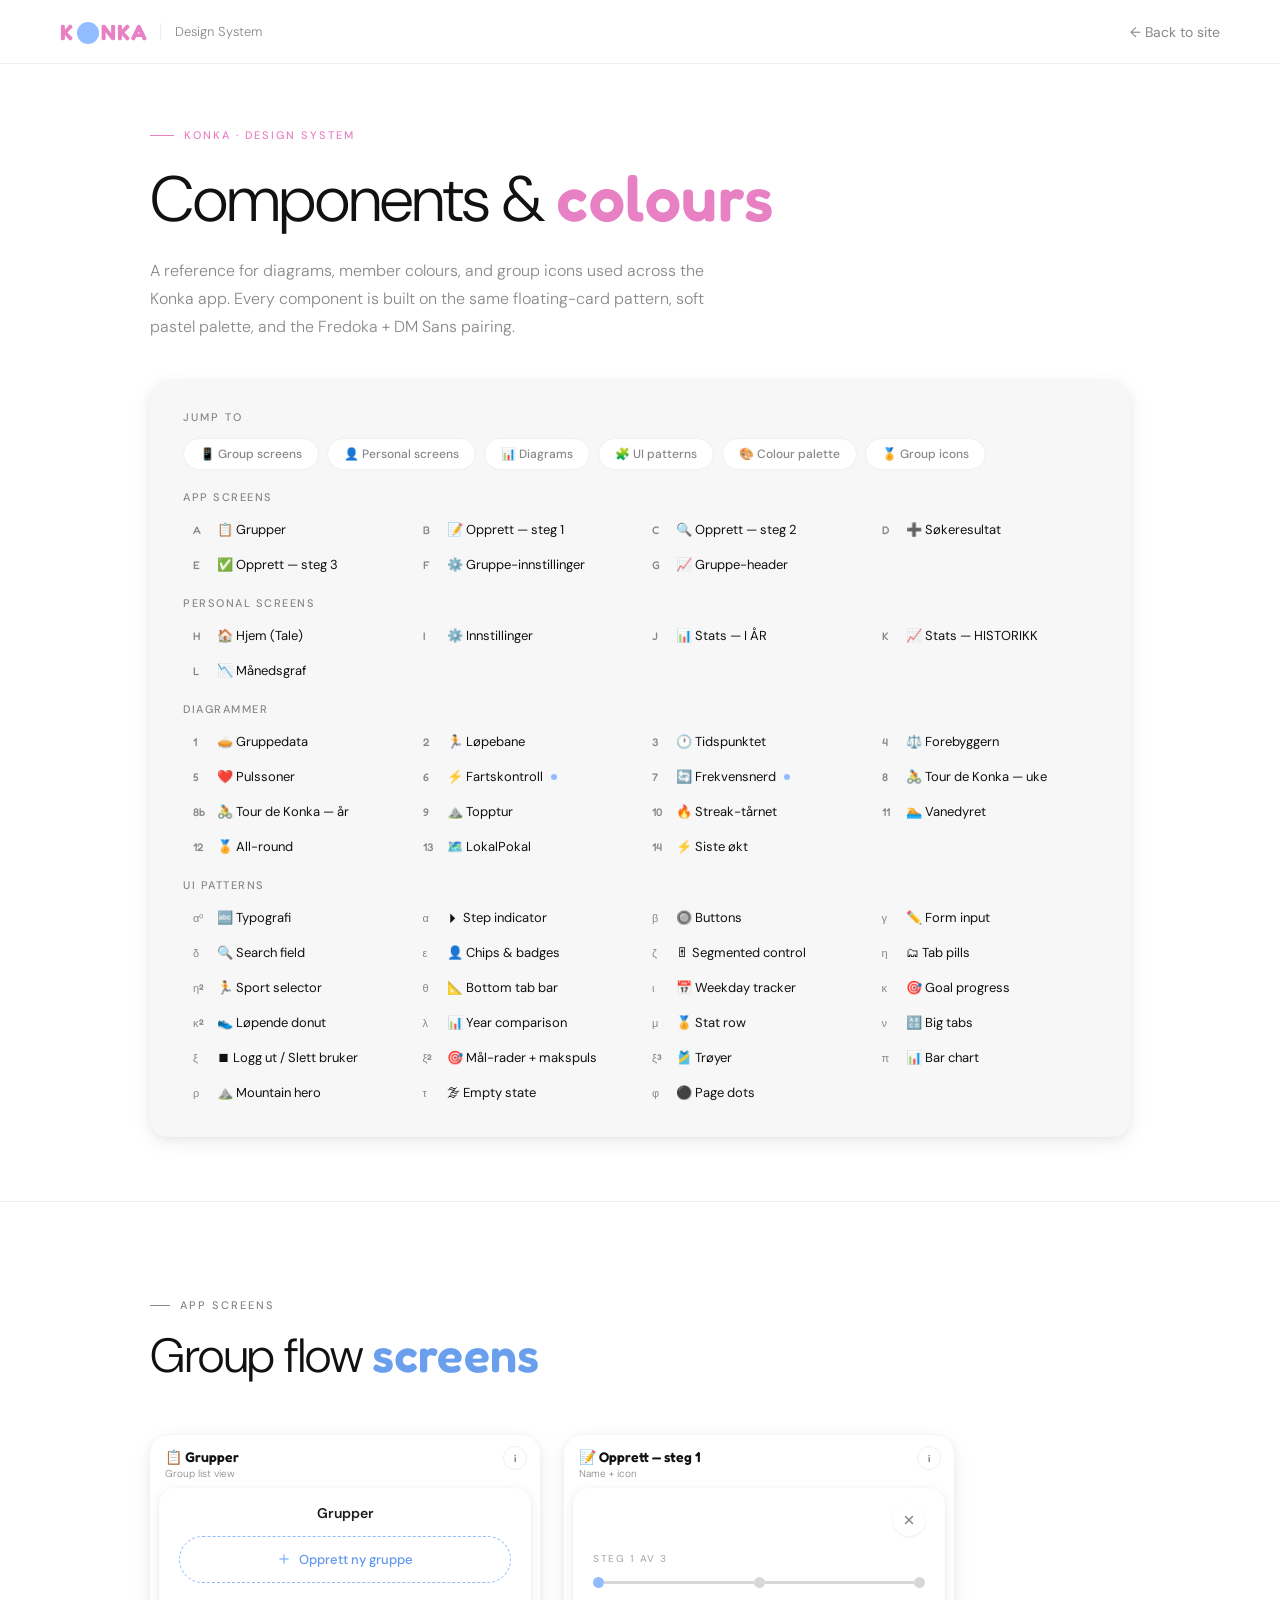
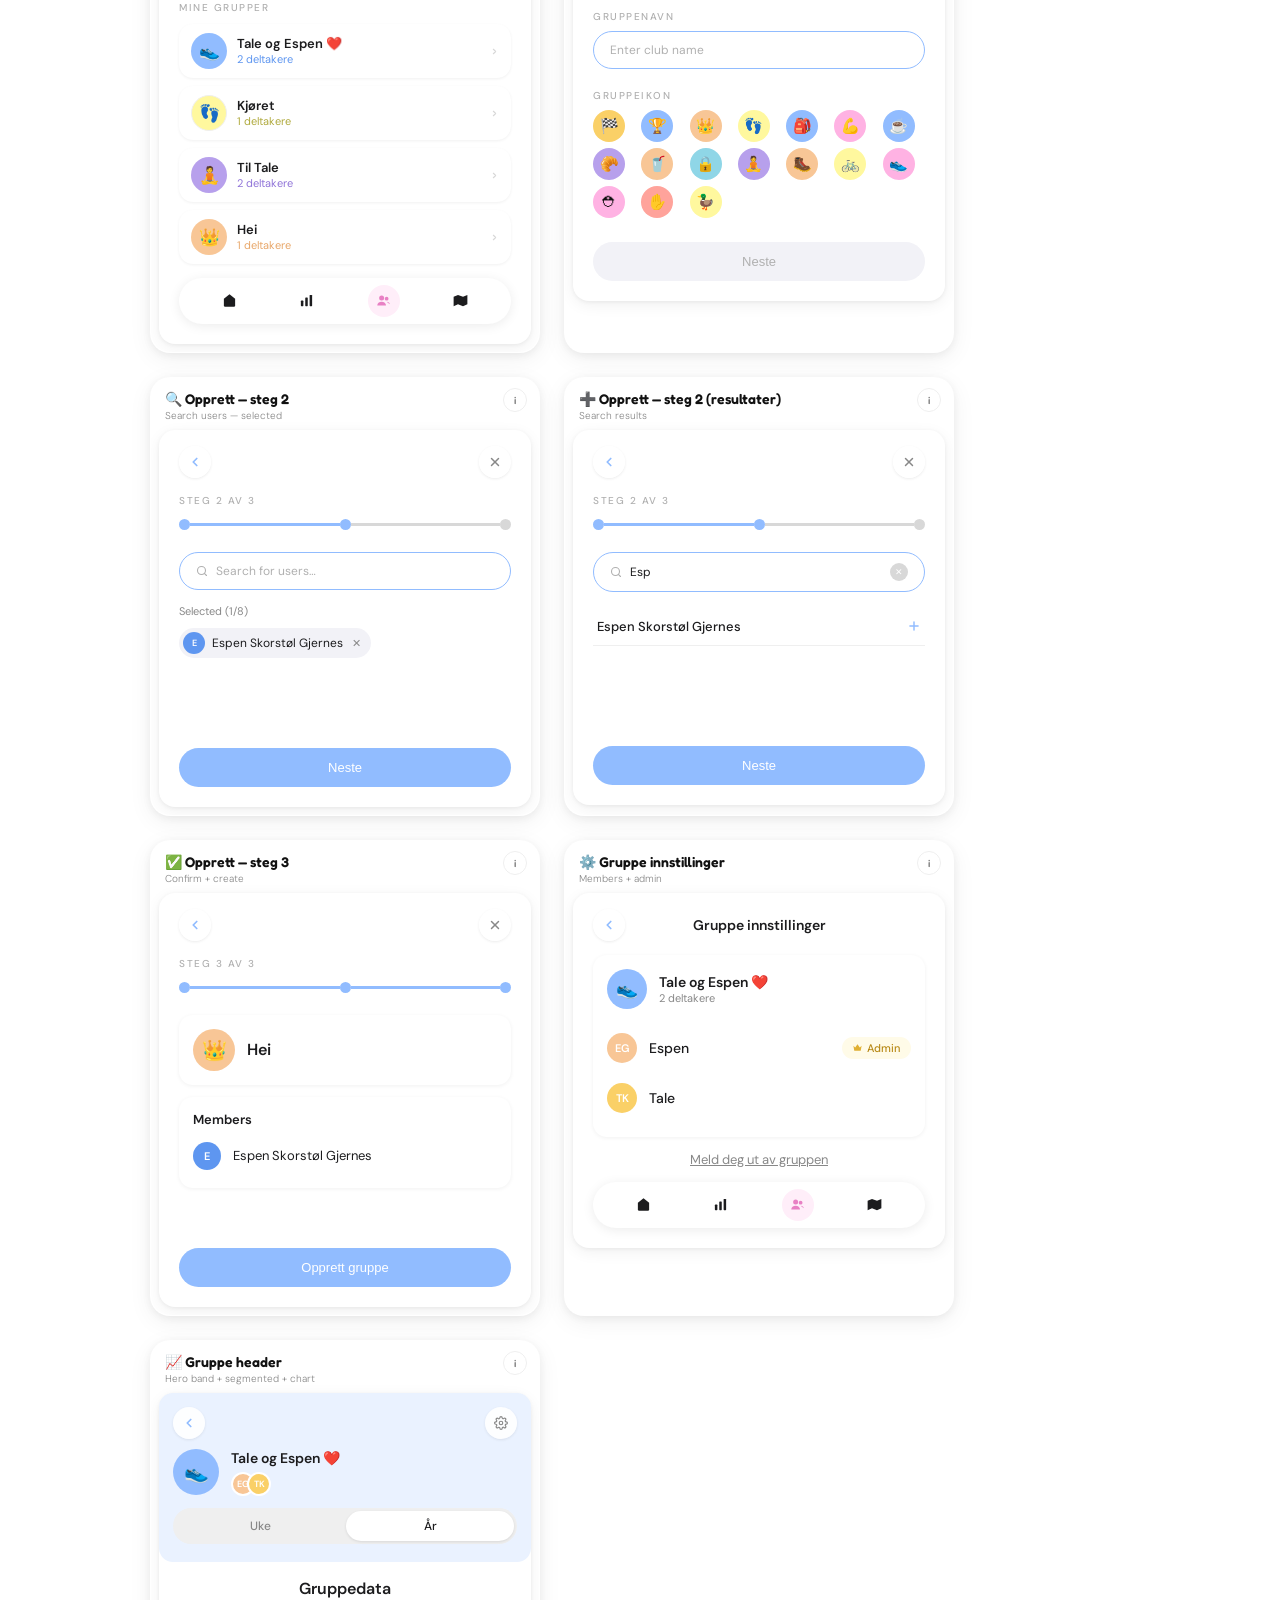
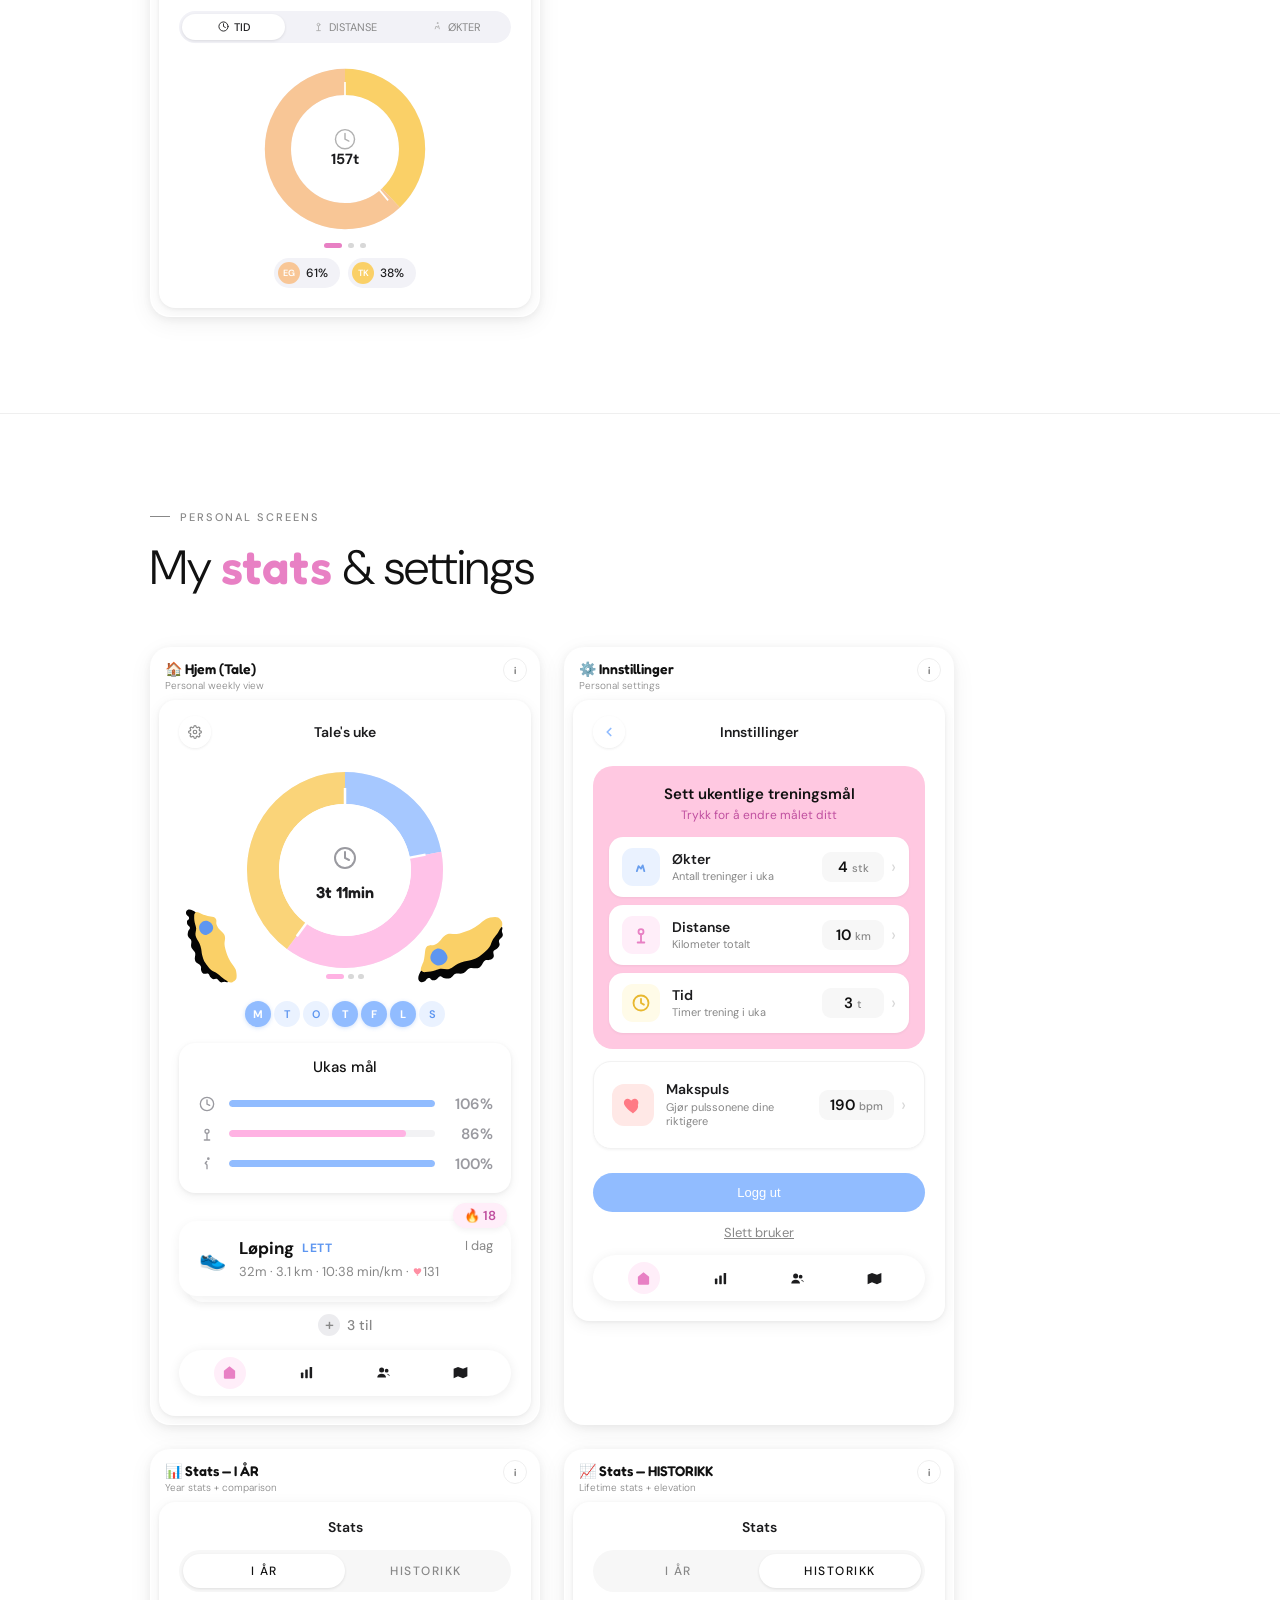
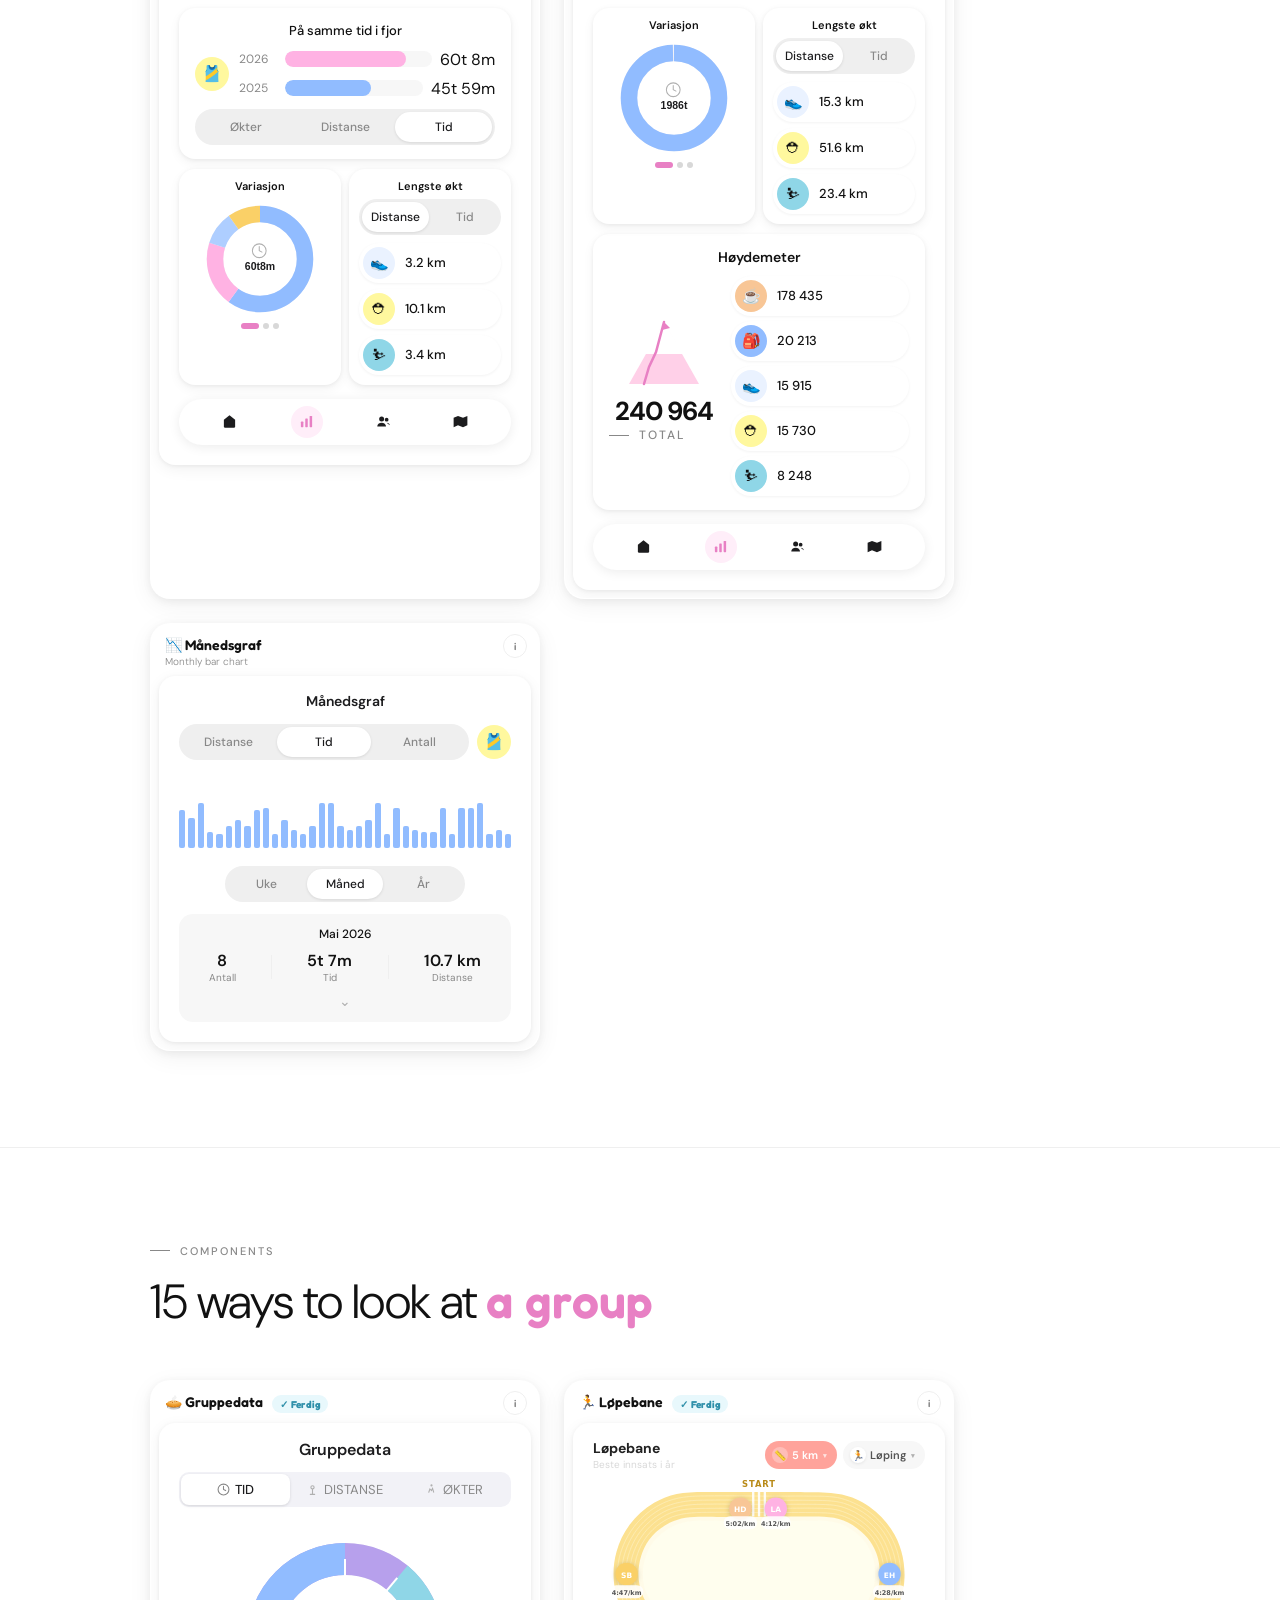
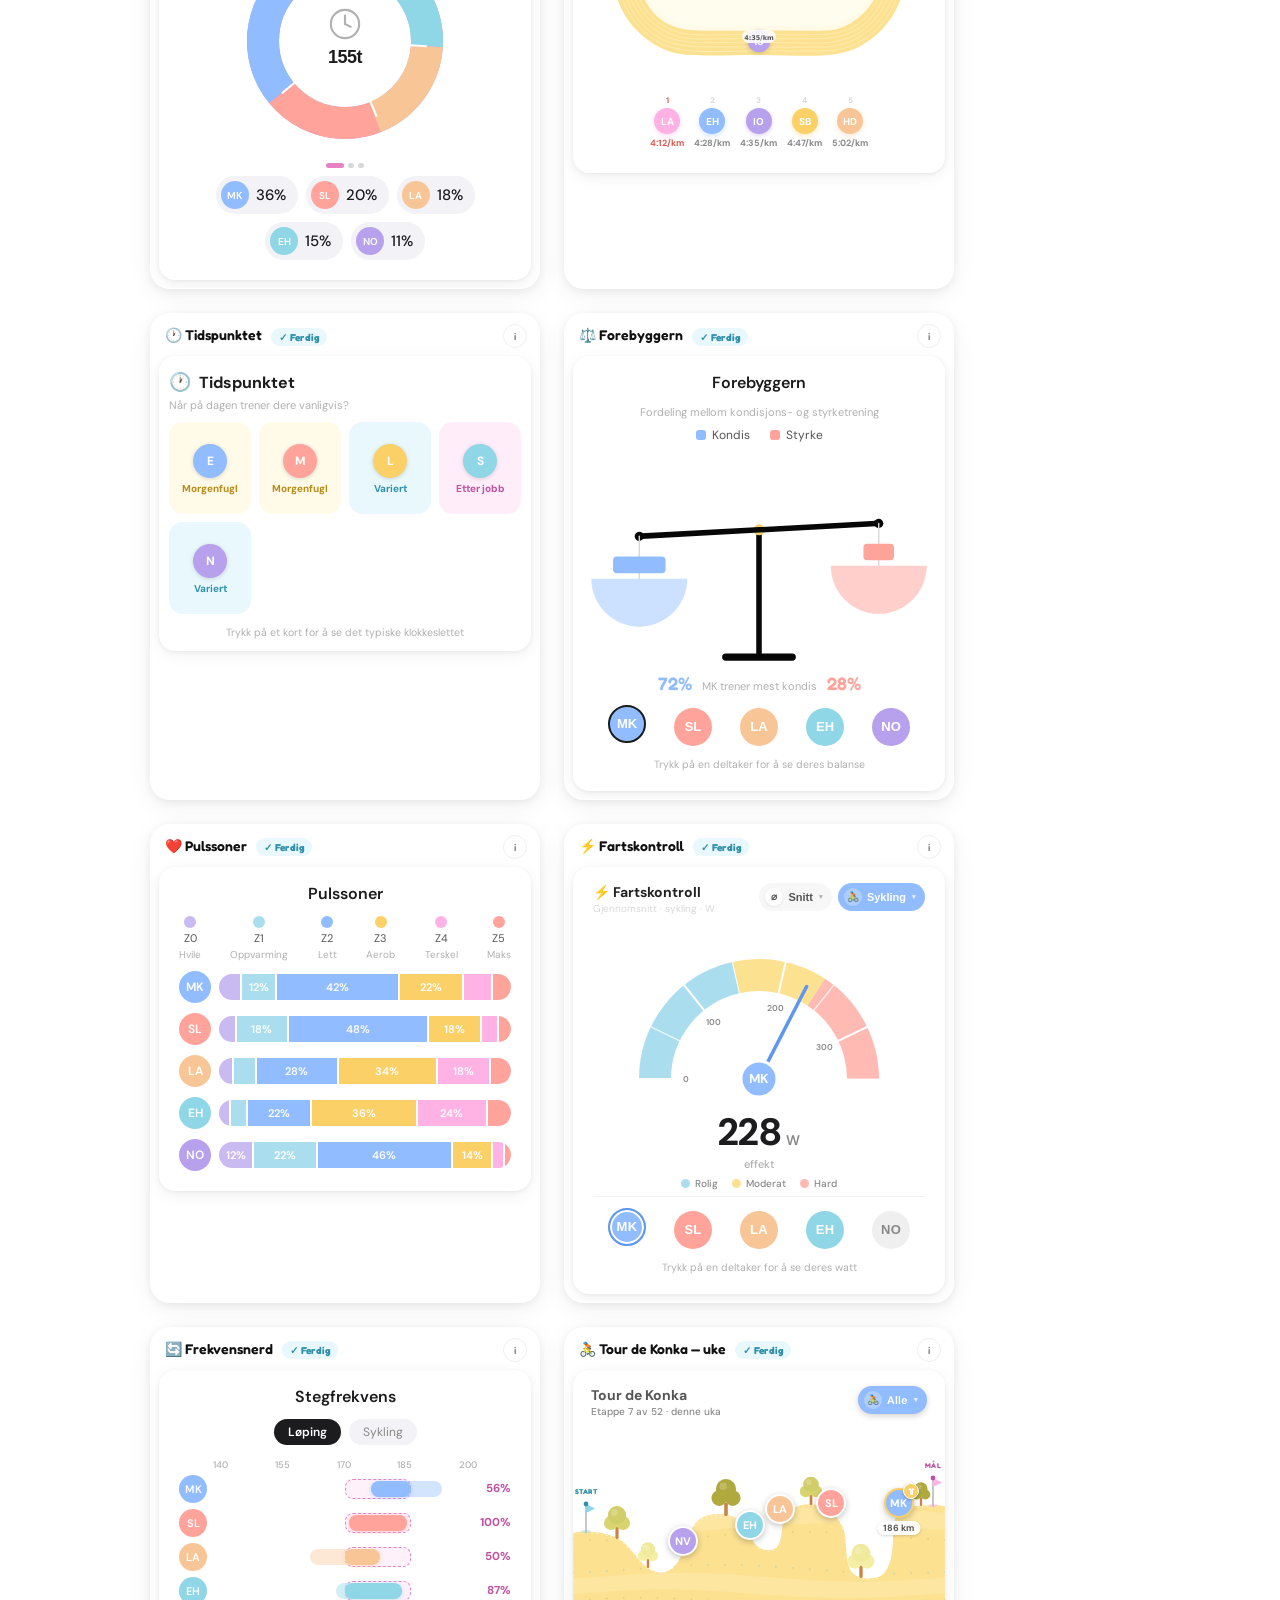
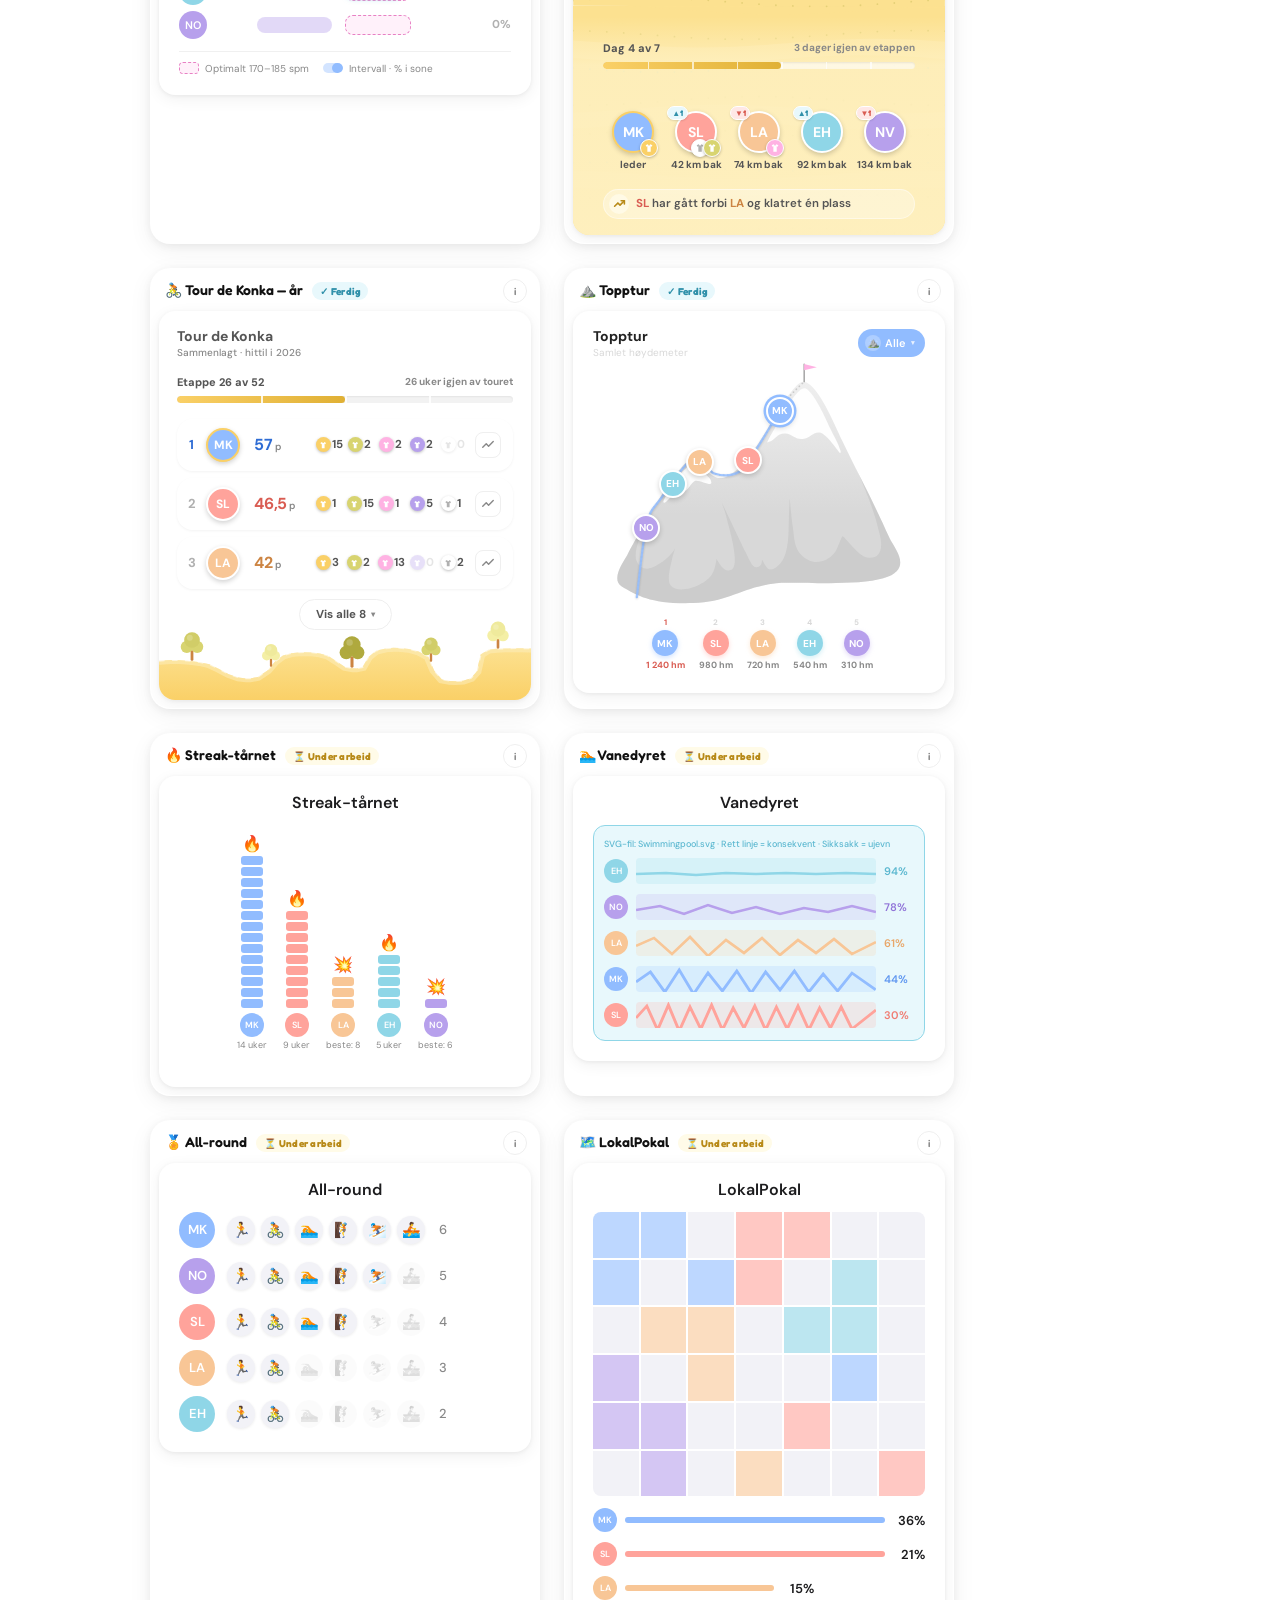
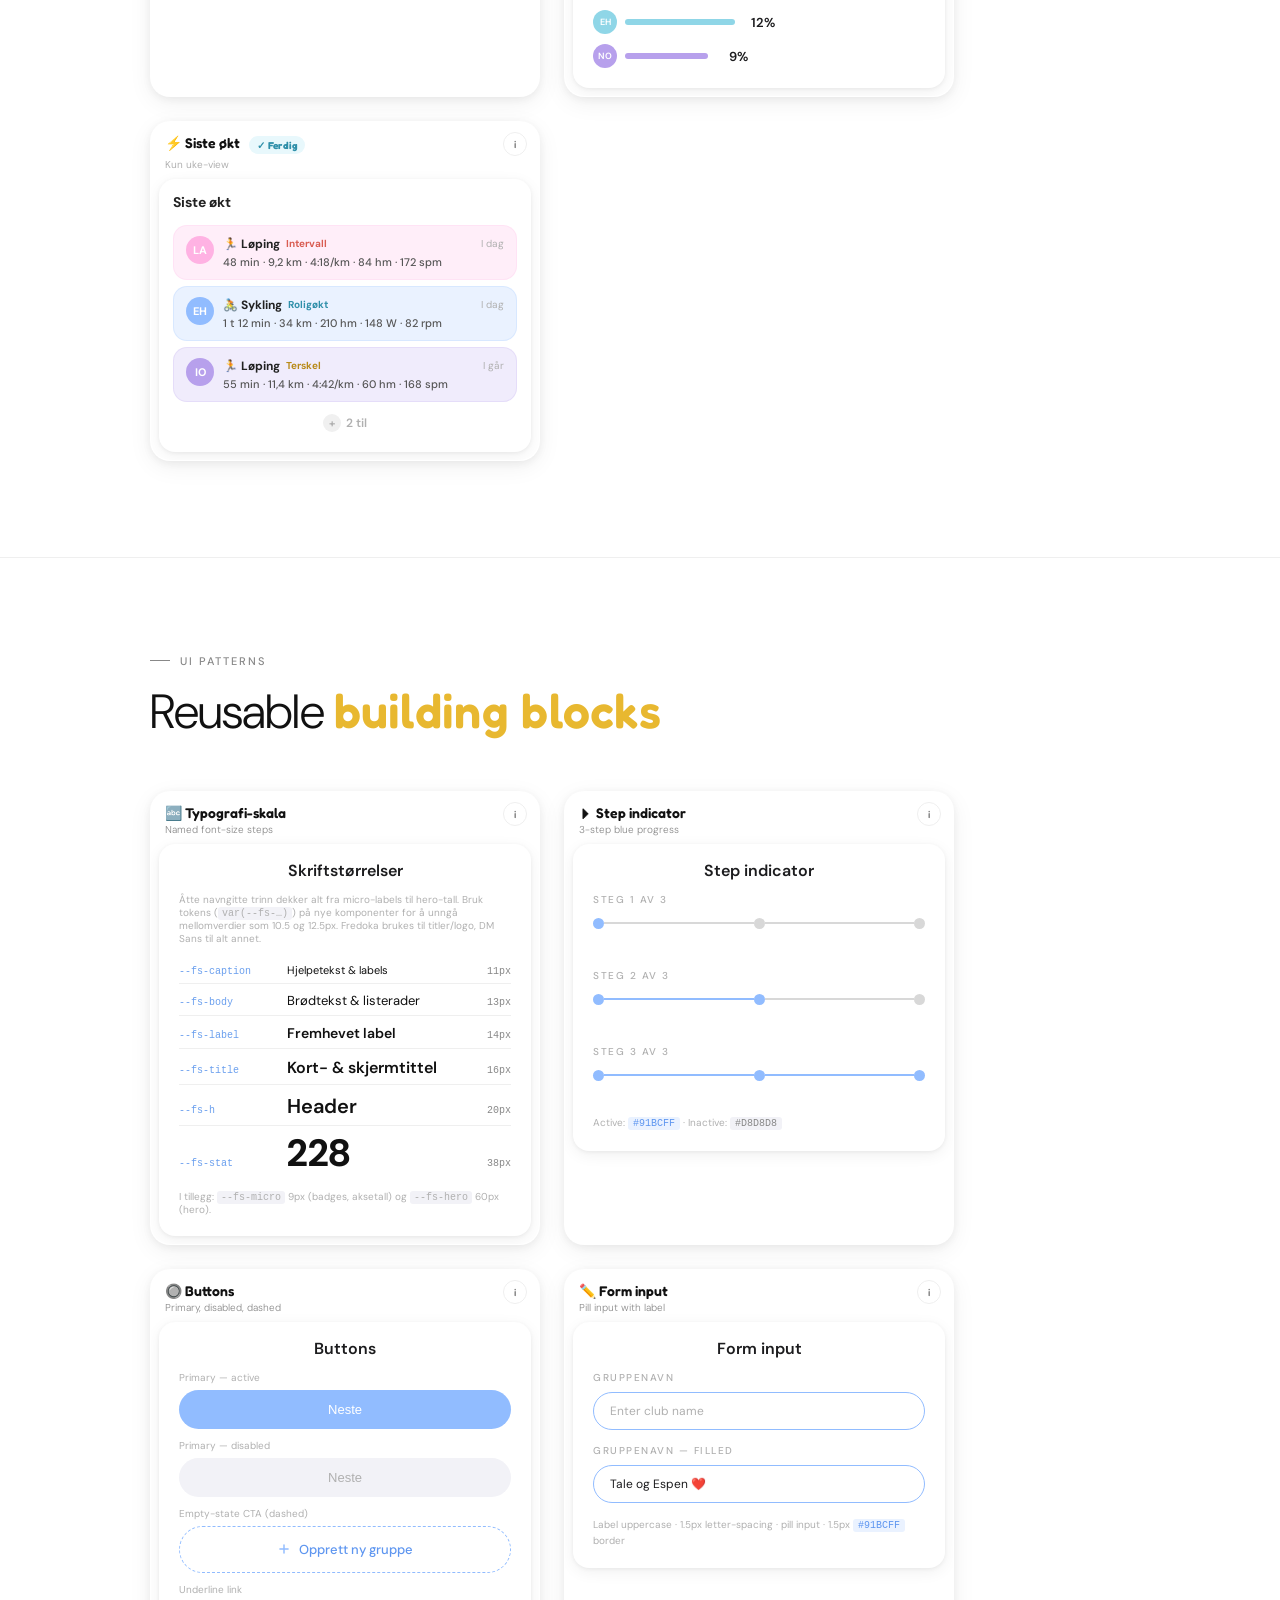
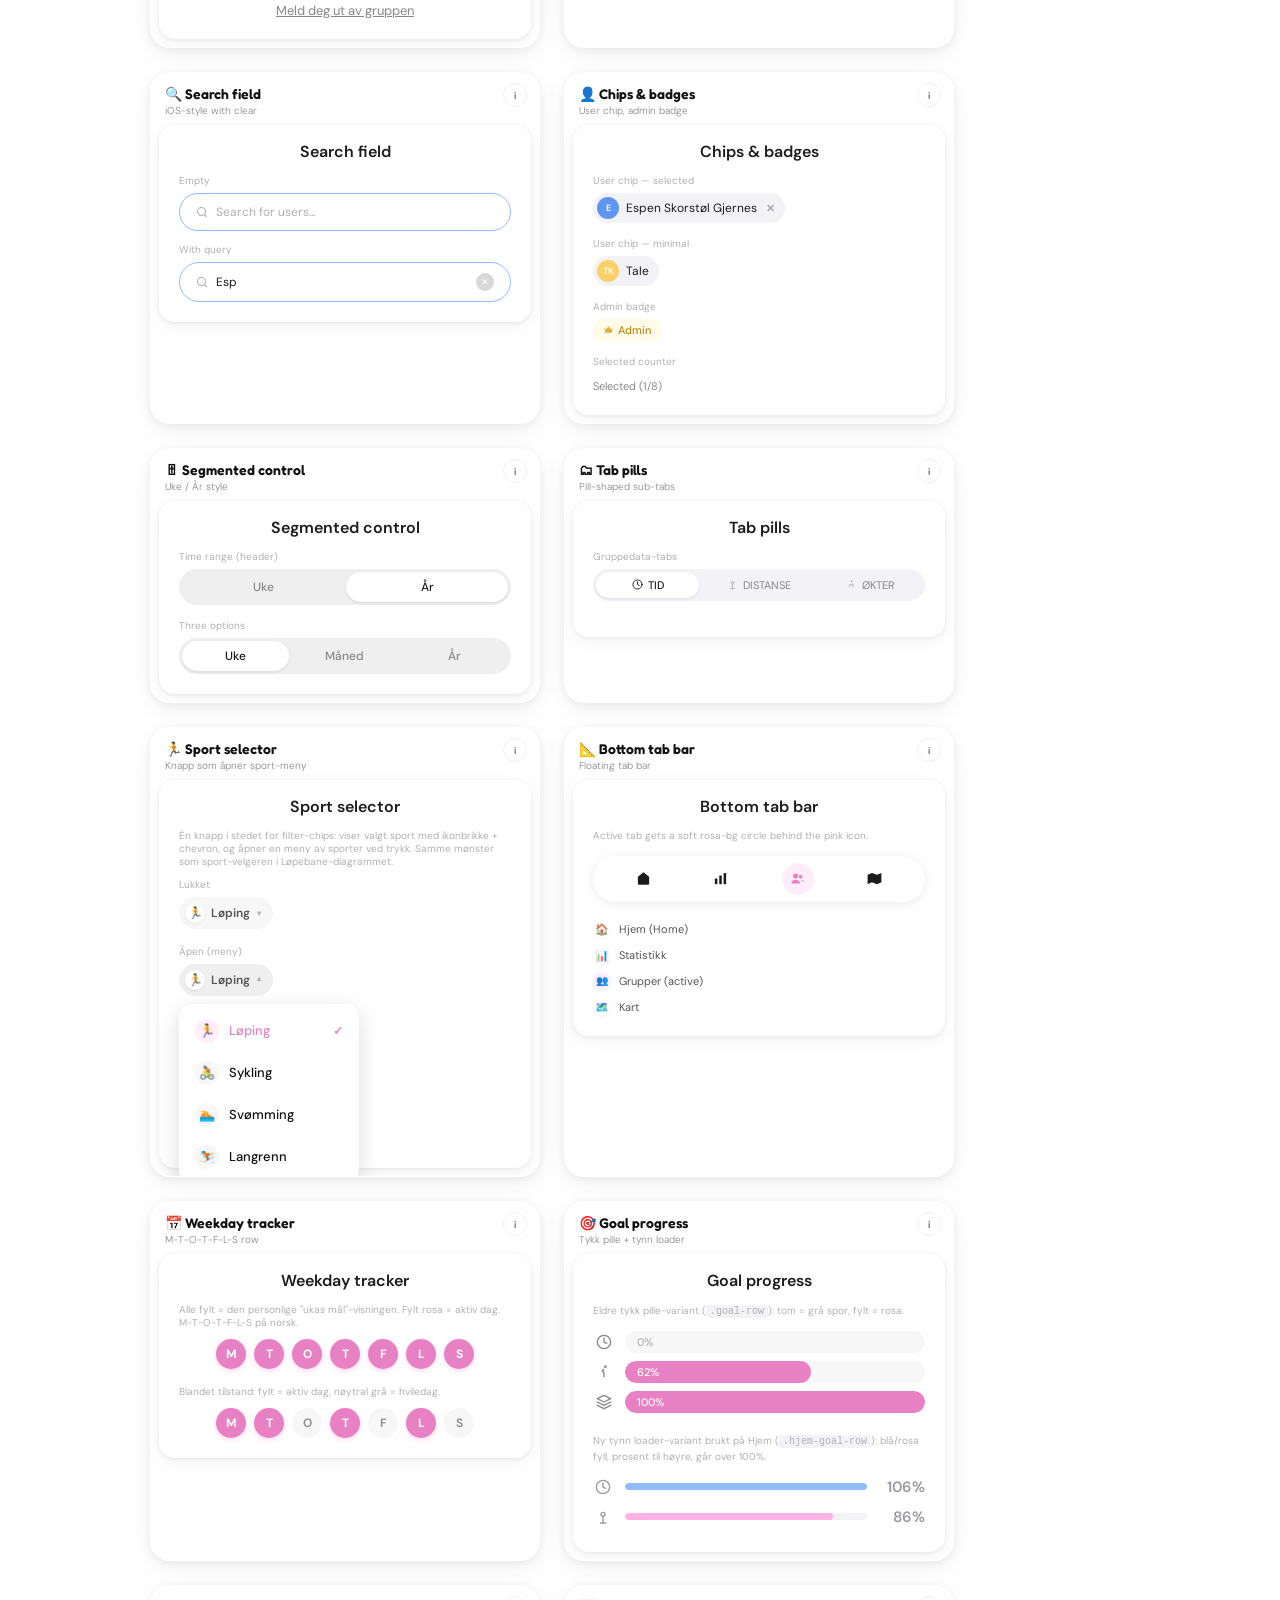
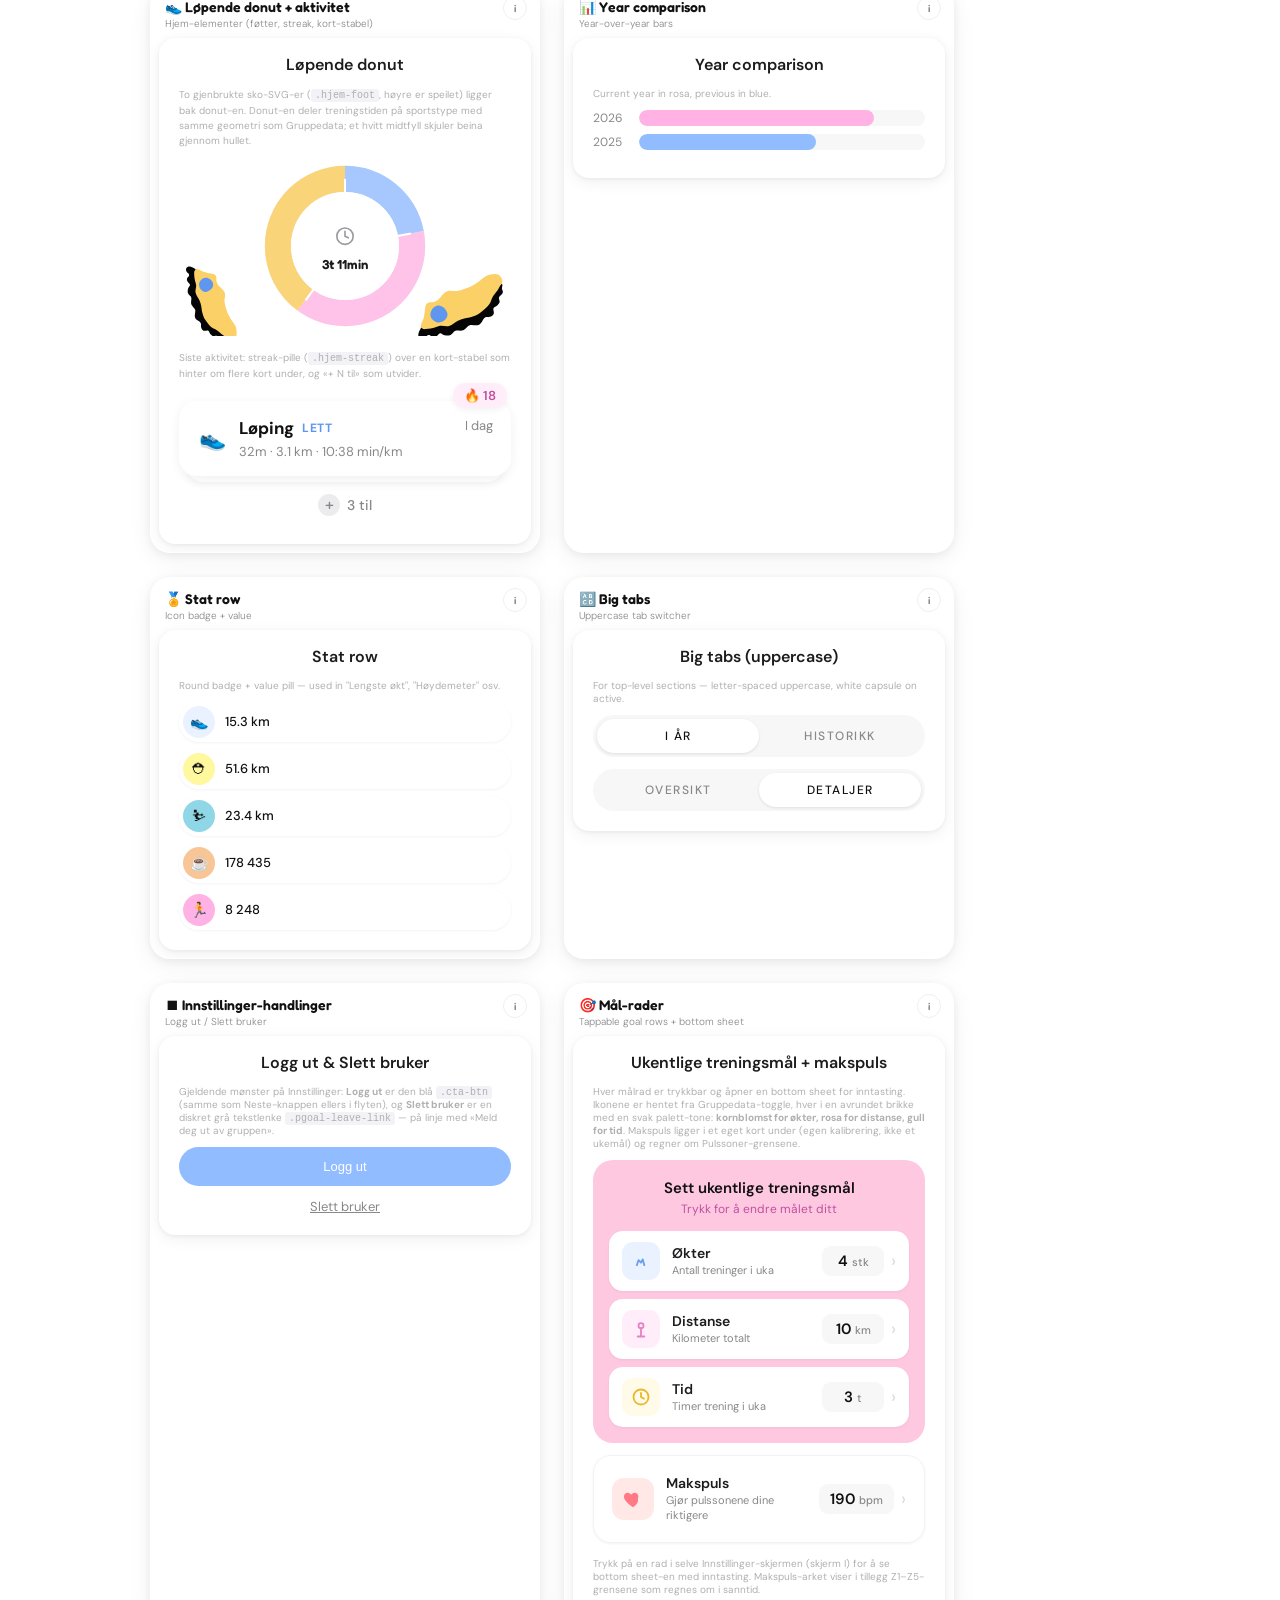
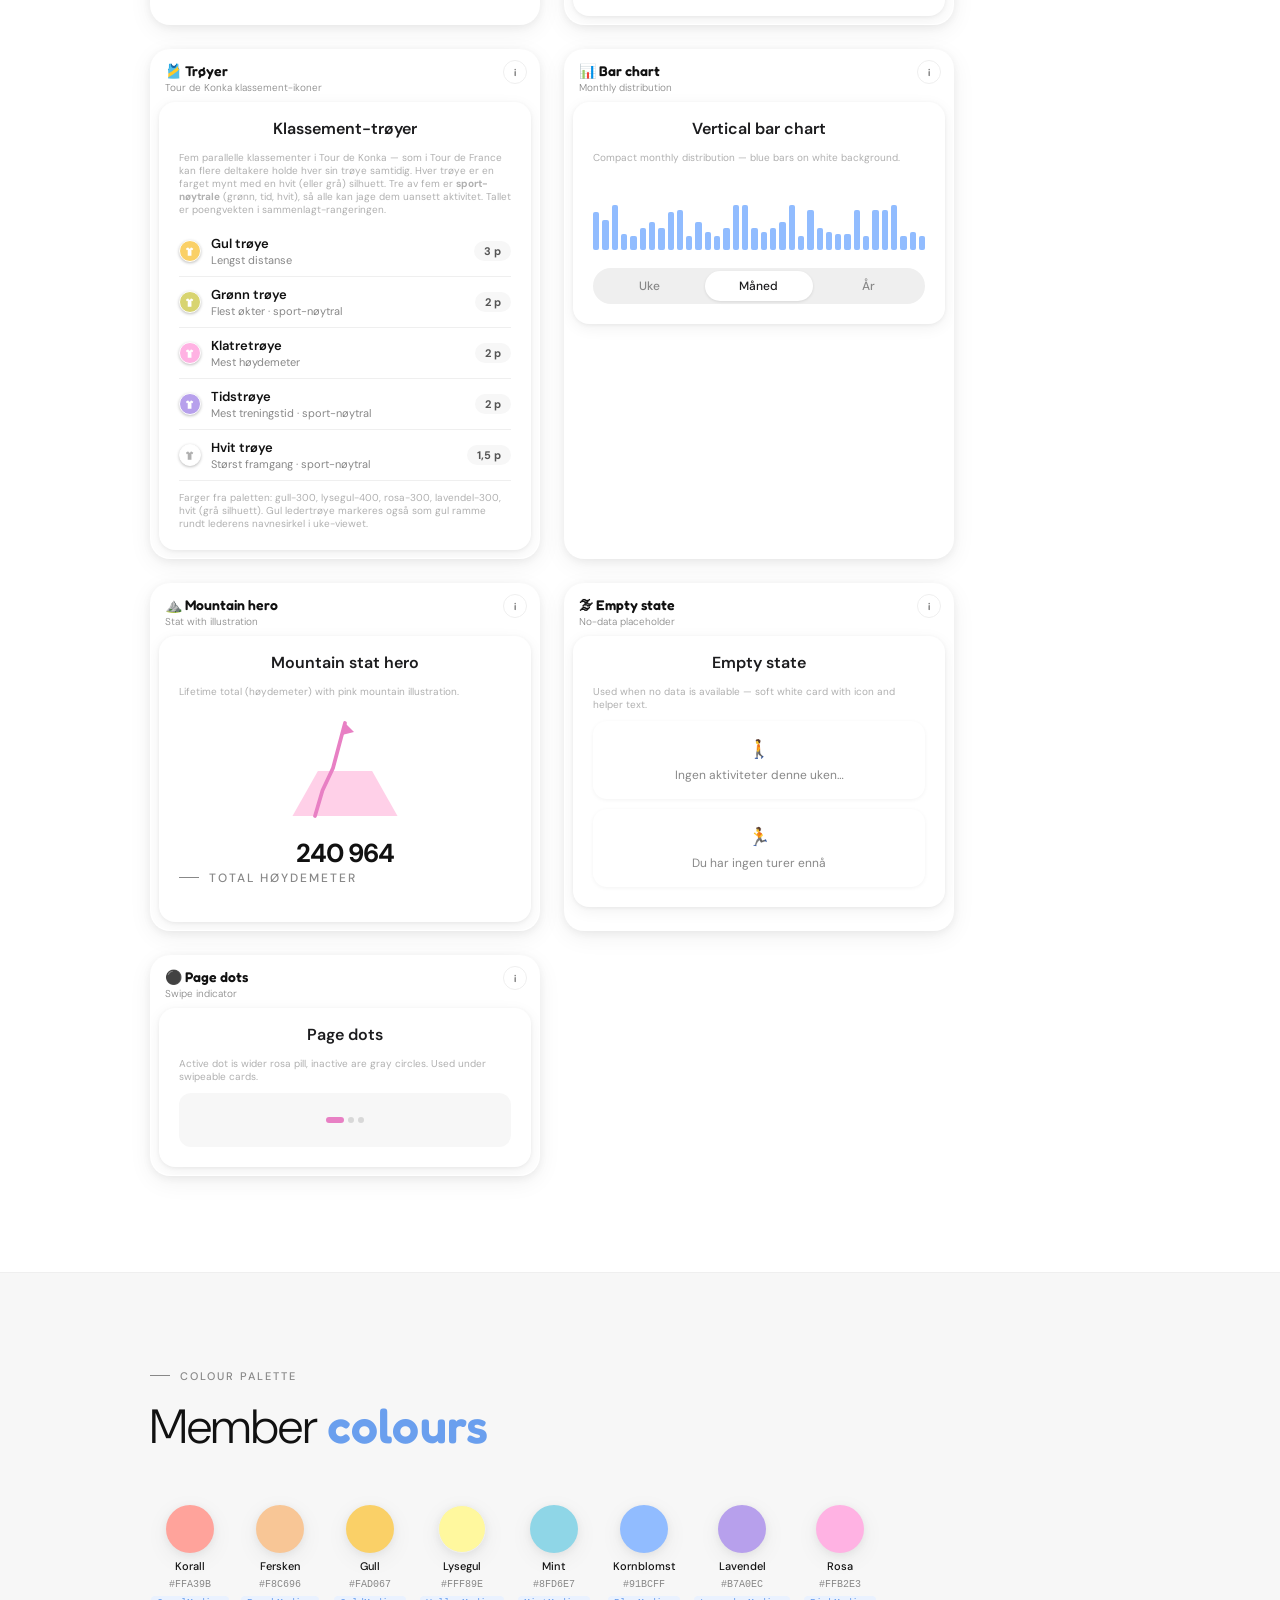
==== commit 90237839: "adjusted home screen and settings" ====
--- a/index.html
+++ b/index.html
@@ -89,11 +89,12 @@
         <a href="#p-bottomtabs" class="toc-link"><span class="toc-num">θ</span>📐 Bottom tab bar</a>
         <a href="#p-weekdays" class="toc-link"><span class="toc-num">ι</span>📅 Weekday tracker</a>
         <a href="#p-goal" class="toc-link"><span class="toc-num">κ</span>🎯 Goal progress</a>
+        <a href="#p-hjemdonut" class="toc-link"><span class="toc-num">κ²</span>👟 Løpende donut</a>
         <a href="#p-compare" class="toc-link"><span class="toc-num">λ</span>📊 Year comparison</a>
         <a href="#p-statrow" class="toc-link"><span class="toc-num">μ</span>🏅 Stat row</a>
         <a href="#p-bigtabs" class="toc-link"><span class="toc-num">ν</span>🔠 Big tabs</a>
         <a href="#p-bigbtn" class="toc-link"><span class="toc-num">ξ</span>⏹ Logg ut / Slett bruker</a>
-        <a href="#p-goalrows" class="toc-link"><span class="toc-num">ξ²</span>🎯 Mål-rader</a>
+        <a href="#p-goalrows" class="toc-link"><span class="toc-num">ξ²</span>🎯 Mål-rader + makspuls</a>
         <a href="#p-jerseys" class="toc-link"><span class="toc-num">ξ³</span>🎽 Trøyer</a>
         <a href="#p-barchart" class="toc-link"><span class="toc-num">π</span>📊 Bar chart</a>
         <a href="#p-mountain" class="toc-link"><span class="toc-num">ρ</span>⛰️ Mountain hero</a>
@@ -428,44 +429,113 @@
           </div>
           <button class="info-btn">i</button>
         </div>
-        <div class="app-card">
+        <div class="app-card hjem-app">
           <div style="display:flex;align-items:center;justify-content:space-between;margin-bottom:12px;">
             <div class="ios-nav-btn"><svg width="14" height="14" viewBox="0 0 24 24" fill="none" stroke="#888888" stroke-width="2" stroke-linecap="round" stroke-linejoin="round"><circle cx="12" cy="12" r="3"/><path d="M19.4 15a1.65 1.65 0 0 0 .33 1.82l.06.06a2 2 0 0 1 0 2.83 2 2 0 0 1-2.83 0l-.06-.06a1.65 1.65 0 0 0-1.82-.33 1.65 1.65 0 0 0-1 1.51V21a2 2 0 0 1-2 2 2 2 0 0 1-2-2v-.09A1.65 1.65 0 0 0 9 19.4a1.65 1.65 0 0 0-1.82.33l-.06.06a2 2 0 0 1-2.83 0 2 2 0 0 1 0-2.83l.06-.06a1.65 1.65 0 0 0 .33-1.82 1.65 1.65 0 0 0-1.51-1H3a2 2 0 0 1-2-2 2 2 0 0 1 2-2h.09A1.65 1.65 0 0 0 4.6 9a1.65 1.65 0 0 0-.33-1.82l-.06-.06a2 2 0 0 1 0-2.83 2 2 0 0 1 2.83 0l.06.06a1.65 1.65 0 0 0 1.82.33H9a1.65 1.65 0 0 0 1-1.51V3a2 2 0 0 1 2-2 2 2 0 0 1 2 2v.09a1.65 1.65 0 0 0 1 1.51 1.65 1.65 0 0 0 1.82-.33l.06-.06a2 2 0 0 1 2.83 0 2 2 0 0 1 0 2.83l-.06.06a1.65 1.65 0 0 0-.33 1.82V9a1.65 1.65 0 0 0 1.51 1H21a2 2 0 0 1 2 2 2 2 0 0 1-2 2h-.09a1.65 1.65 0 0 0-1.51 1z"/></svg></div>
-            <div class="ios-nav-title">Tale</div>
+            <div class="ios-nav-title">Tale's uke</div>
             <div style="width:32px;"></div>
           </div>
-          <div class="weekday-row">
+
+          <!-- Løpende donut: føtter (bakerst) → kakediagram → swipe-prikker → ukedags-rad -->
+          <div class="hjem-stage">
+            <!-- Føtter: leftfoot (gull sko) + rightfoot (speilet). Lag UNDER diagrammet. -->
+            <svg class="hjem-foot hjem-foot-left" viewBox="40 0 1620 2700" xmlns="http://www.w3.org/2000/svg">
+              <g><g>
+                <path d="M711.91 1220.86C753.563 1258.68 724.607 1310.14 737.022 1356.41C740.844 1370.65 757.579 1410 765.141 1422.19C809.579 1493.87 897.068 1533.57 921.1 1613.12C939.891 1675.36 912.116 1728.59 914.047 1790.74C916.412 1867.06 945.572 1938.67 964.984 2011.01C973.766 2043.75 1015.61 2132.79 1051.19 2190.48C1082.05 2240.51 1143.09 2310.57 1159.08 2350.56C1179.36 2401.32 1197.27 2527.68 1169.85 2575.2C1155.48 2600.12 1117.81 2628.23 1091.31 2638.16C1040.35 2657.26 964.31 2629.12 918.926 2602.94C897.572 2590.62 806.511 2544.16 794.585 2538.53C761.567 2522.98 589.281 2429.01 550.707 2388.64C466.191 2300.21 412.106 2182.91 392.162 2062.25C387.234 2032.44 352.901 1876.51 342.073 1827.79C334.828 1795.17 282.671 1711.23 261.096 1620.3C241.219 1536.53 251.605 1445.85 249.788 1405.64C247.433 1353.49 229.449 1306.13 223.211 1254.49C220.073 1228.51 221.7 1202.16 220.78 1176.01C220.403 1165.28 216.832 1154.34 219.141 1143.86C245.566 1023.56 383.1 1121.21 446.863 1146.78C475.695 1158.35 511.33 1163.6 541.609 1170.25C588.377 1180.52 624.898 1183.13 671.838 1195.84C690.204 1200.81 701.061 1211.02 711.91 1220.86Z" fill="#fad067"/>
+                <path d="M270.787 1087.34C282.271 1097.31 254.548 1113.24 248.889 1127.35C245.1 1136.8 244.388 1164.31 243.869 1172.95C240.05 1236.88 249.343 1295.71 264.958 1357.84C272.2 1386.65 286.001 1416.24 287.209 1446.39C289.426 1501.89 261.779 1554.58 275.078 1610.93C289.881 1673.63 334.141 1722.16 361.439 1779.06C378.45 1814.52 388.397 1857.91 398.058 1896.01C406.248 1928.29 406.101 1960.58 410.616 1993.16C417.664 2044.02 437.151 2102.27 456.352 2149.68C474.093 2193.49 508.571 2233.43 536.293 2271.52C567.263 2314.06 607.995 2360.07 650.816 2390.83C679.802 2411.66 714.279 2419.5 744.416 2437.74C784.991 2462.29 825.385 2499.76 860.444 2531.89C895.74 2564.25 941.928 2582.81 977.152 2614.61C982.377 2619.33 991.49 2624.58 989.919 2631.44C988.313 2638.47 978.093 2640.96 970.94 2641.78C951.805 2643.99 927.82 2626.83 907.446 2628.81C873.732 2632.08 855.276 2653.61 819.849 2635.05C789.692 2619.26 779.349 2585.32 752.633 2569.06C712.722 2544.78 683.4 2592.31 642.855 2562.51C627.575 2551.27 606.571 2530.95 595.132 2516.04C582.554 2499.64 577.658 2470.24 561.953 2456.67C525.52 2425.19 471.808 2477.86 427.833 2434.89C409.275 2416.76 394.761 2378.08 393.734 2352.52C392.724 2327.21 402.094 2307.07 388.684 2283.36C358.145 2229.34 289.39 2226.67 264.884 2165.79C240.291 2104.71 278.507 2047.19 266.121 1991.42C257.442 1952.36 201.993 1914.63 183.618 1874.02C160.789 1823.55 185.956 1774.95 181.067 1724.67C177.052 1683.36 114.747 1659.39 102.863 1612.11C93.7986 1576.04 102.948 1511.25 124.51 1480.28C133.117 1467.92 147.318 1457.64 149.703 1442.76C157.157 1396.39 75.0506 1390.36 83.1253 1300.56C87.7015 1249.67 140.221 1265.49 129.335 1207.43C124.092 1179.44 99.348 1178.4 84.0454 1158.82C64.7246 1134.09 52.7771 1095.68 68.9263 1066.1C111.263 988.518 228.322 1050.5 270.787 1087.34Z" fill="#050505"/>
+                <path d="M661.261 1457.47C676.842 1386.55 623.486 1328.76 587.131 1304.54C523.935 1262.43 466.944 1275.9 432.894 1295.35C414.051 1306.11 361.208 1351.79 352.934 1400.74C336.887 1495.67 418.885 1617.94 524.807 1588.22C586.067 1571.02 645.68 1528.39 661.261 1457.47Z" fill="#5e96f0"/>
+              </g></g>
+            </svg>
+
+            <svg class="hjem-foot hjem-foot-right" viewBox="0 180 1960 2260" xmlns="http://www.w3.org/2000/svg">
+              <g><g>
+                <path d="M513.505 1731.41C548.664 1687.5 601.825 1713.21 647.238 1697.95C661.213 1693.25 699.449 1674.12 711.147 1665.81C779.936 1617.02 814.139 1527.24 892.048 1498.33C953.006 1475.72 1007.85 1500.14 1069.77 1494.36C1145.79 1487.28 1215.46 1453.74 1286.45 1429.88C1318.59 1419.09 1404.87 1371.81 1460.24 1332.72C1508.26 1298.82 1574.41 1233.56 1613.33 1215.13C1662.74 1191.74 1787.75 1166.04 1836.87 1190.46C1862.64 1203.26 1893.03 1239.11 1904.58 1264.95C1926.8 1314.62 1903.43 1392.26 1880.11 1439.18C1869.13 1461.26 1828.4 1555.02 1823.52 1567.27C1810.04 1601.19 1726.93 1778.97 1689.03 1819.97C1606 1909.8 1492.28 1971.05 1373.08 1998.43C1343.63 2005.19 1190.13 2049.12 1142.17 2062.94C1110.07 2072.2 1029.52 2129.45 940.103 2156.62C857.719 2181.65 766.576 2176.9 726.552 2181.2C674.645 2186.78 628.492 2207.67 577.339 2217.09C551.598 2221.83 525.206 2221.84 499.155 2224.38C488.476 2225.42 477.773 2229.66 467.171 2228.01C345.468 2209.08 434.409 2065.76 455.984 2000.54C465.739 1971.05 468.771 1935.15 473.536 1904.52C480.894 1857.21 481.236 1820.59 491.006 1772.96C494.829 1754.32 504.347 1742.85 513.505 1731.41Z" fill="#fad067"/>
+                <path d="M407.564 2179.96C416.797 2167.88 434.416 2194.56 448.85 2199.34C458.514 2202.53 486.022 2201.54 494.68 2201.52C558.714 2201.37 616.856 2188.45 677.903 2169.02C706.214 2160.01 734.884 2144.4 764.908 2141.33C820.164 2135.68 874.463 2160.01 929.882 2143.24C991.544 2124.58 1037.24 2077.4 1092.34 2046.63C1126.67 2027.46 1169.37 2014.84 1206.8 2002.84C1238.51 1992.67 1270.74 1990.81 1302.99 1984.29C1353.31 1974.1 1410.24 1951.05 1456.36 1928.94C1499 1908.52 1536.73 1871.64 1573.02 1841.61C1613.56 1808.06 1656.96 1764.56 1685.01 1719.92C1704 1689.7 1709.7 1654.8 1726.03 1623.59C1748.02 1581.57 1782.91 1538.94 1812.81 1501.95C1842.93 1464.72 1858.58 1417.47 1888.14 1380.35C1892.53 1374.84 1897.2 1365.42 1904.15 1366.56C1911.26 1367.73 1914.38 1377.77 1915.65 1384.86C1919.04 1403.82 1903.39 1428.83 1906.63 1449.04C1911.99 1482.48 1934.62 1499.57 1918.29 1536.08C1904.39 1567.16 1871.16 1579.58 1856.59 1607.25C1834.83 1648.59 1884.08 1674.92 1856.85 1717.23C1846.58 1733.17 1827.6 1755.4 1813.42 1767.74C1797.84 1781.31 1768.8 1788.02 1756.23 1804.53C1727.07 1842.84 1782.96 1893.19 1742.79 1939.74C1725.85 1959.39 1688.14 1976.27 1662.69 1978.88C1637.49 1981.45 1616.82 1973.35 1593.98 1988.2C1541.95 2022.03 1543.55 2090.82 1484.3 2119.05C1424.86 2147.38 1365.09 2112.8 1310.19 2128.61C1271.74 2139.7 1237.53 2197.37 1198.13 2218.23C1149.17 2244.14 1099.11 2222.03 1049.23 2230.03C1008.25 2236.59 988.182 2300.26 941.728 2315.05C906.288 2326.34 841.052 2321.22 808.809 2301.61C795.934 2293.79 784.8 2280.25 769.803 2278.79C723.057 2274.23 722.121 2356.55 631.999 2354.05C580.924 2352.64 593.462 2299.24 536.18 2313.7C508.57 2320.67 509.068 2345.43 490.467 2361.91C466.989 2382.73 429.395 2397.03 398.865 2382.75C318.811 2345.3 373.422 2224.62 407.564 2179.96Z" fill="#050505"/>
+                <path d="M752.79 1767.31C681.041 1756.15 626.668 1812.98 604.747 1850.77C566.633 1916.45 583.608 1972.5 605.126 2005.28C617.035 2023.42 665.905 2073.33 715.27 2078.56C811.009 2088.69 927.967 1999.28 891.743 1895.4C870.784 1835.32 824.539 1778.47 752.79 1767.31Z" fill="#5e96f0"/>
+              </g></g>
+            </svg>
+
+            <!-- Kakediagram per sportstype — samme geometri som Gruppedata (r=82, sw=32, C=515.22) -->
+            <div class="hjem-donut">
+              <svg width="220" height="220" viewBox="0 0 220 220" style="display:block;margin:0 auto;">
+                <circle cx="110" cy="110" r="82" fill="none" stroke="#F2F2F7" stroke-width="32"/>
+                <!-- Løping (blå) 22% -->
+                <circle cx="110" cy="110" r="82" fill="none" stroke="#A6C8FF" stroke-width="32"
+                  stroke-dasharray="113.3 401.9" stroke-dashoffset="0" transform="rotate(-90 110 110)"/>
+                <!-- Styrke (rosa) 38% -->
+                <circle cx="110" cy="110" r="82" fill="none" stroke="#FFC2E8" stroke-width="32"
+                  stroke-dasharray="195.8 319.4" stroke-dashoffset="-113.3" transform="rotate(-90 110 110)"/>
+                <!-- Sykkel (gull) 40% -->
+                <circle cx="110" cy="110" r="82" fill="none" stroke="#FAD479" stroke-width="32"
+                  stroke-dasharray="206.1 309.1" stroke-dashoffset="-309.1" transform="rotate(-90 110 110)"/>
+                <!-- Hvite skillelinjer mellom segmentene (kumulativ % × 3.6°) -->
+                <line x1="110" y1="28" x2="110" y2="60" stroke="white" stroke-width="2.5" transform="rotate(0 110 110)"/>
+                <line x1="110" y1="28" x2="110" y2="60" stroke="white" stroke-width="2.5" transform="rotate(79.2 110 110)"/>
+                <line x1="110" y1="28" x2="110" y2="60" stroke="white" stroke-width="2.5" transform="rotate(216 110 110)"/>
+                <!-- Hvitt fyll i midten så bein bak donut-en ikke synes gjennom hullet -->
+                <circle cx="110" cy="110" r="66" fill="#FFFFFF"/>
+                <!-- Senter: samme klokke-symbol som i Ukas mål, lite + total tid -->
+                <svg x="98" y="86" width="24" height="24" viewBox="0 0 24 24" fill="none" stroke="#9A9AA0" stroke-width="2" stroke-linecap="round"><circle cx="12" cy="12" r="10"/><path d="M12 6v6l4 2"/></svg>
+                <text x="110" y="138" text-anchor="middle" font-size="16" font-weight="600" fill="#1C1C1E" font-family="'Fredoka',sans-serif">3t 11min</text>
+              </svg>
+            </div>
+
+            <!-- Swipe-prikker — rett under donut-en (swipebare sider) -->
+            <div class="hjem-dots">
+              <div style="width:18px;height:5px;border-radius:3px;background:#FFB2E3;"></div>
+              <div style="width:6px;height:5px;border-radius:3px;background:#D8D8D8;"></div>
+              <div style="width:6px;height:5px;border-radius:3px;background:#D8D8D8;"></div>
+            </div>
+          </div>
+
+          <!-- Ukedags-rad — under føttene, blå -->
+          <div class="weekday-row hjem-weekdays">
             <div class="day">M</div>
-            <div class="day">T</div>
-            <div class="day">O</div>
+            <div class="day empty">T</div>
+            <div class="day empty">O</div>
             <div class="day">T</div>
             <div class="day">F</div>
             <div class="day">L</div>
-            <div class="day">S</div>
-          </div>
-          <!-- Illustration placeholder (sleeping shoes) -->
-          <div style="text-align:center;font-size:60px;line-height:1;margin:14px 0 18px;letter-spacing:-4px;">
-            <span style="display:inline-block;transform:rotate(-15deg);">👟</span><span style="display:inline-block;transform:translateY(-8px);font-size:24px;">💤</span><span style="display:inline-block;transform:rotate(15deg) scaleX(-1);">👟</span>
-          </div>
-          <div class="stats-card" style="margin-bottom:8px;">
-            <p style="font-size:13px;font-weight:500;color:var(--text);margin-bottom:8px;">Ukas mål</p>
-            <div class="goal-row">
-              <div class="goal-icon"><svg width="16" height="16" viewBox="0 0 24 24" fill="none" stroke="#888888" stroke-width="2" stroke-linecap="round"><circle cx="12" cy="12" r="10"/><path d="M12 6v6l4 2"/></svg></div>
-              <div class="goal-bar"><span class="goal-text">0%</span></div>
-            </div>
-            <div class="goal-row">
-              <div class="goal-icon"><svg width="16" height="16" viewBox="0 0 24 24" fill="#888888" stroke="none"><circle cx="14" cy="4" r="2"/><path d="M11 7l-3 4 3 3v6h2v-7l-2-2 2-3z"/></svg></div>
-              <div class="goal-bar"><span class="goal-text">0%</span></div>
-            </div>
-            <div class="goal-row">
-              <div class="goal-icon"><svg width="16" height="16" viewBox="0 0 24 24" fill="none" stroke="#888888" stroke-width="2" stroke-linecap="round" stroke-linejoin="round"><polygon points="12 2 2 7 12 12 22 7 12 2"/><polyline points="2 17 12 22 22 17"/><polyline points="2 12 12 17 22 12"/></svg></div>
-              <div class="goal-bar"><span class="goal-text">0%</span></div>
-            </div>
-          </div>
-          <div class="empty-state">
-            <div class="icon">🚶</div>
-            <div class="txt">Ingen aktiviteter denne uken…</div>
-          </div>
+            <div class="day empty">S</div>
+          </div>
+
+          <div class="stats-card hjem-goals" style="margin-bottom:14px;">
+            <p class="hjem-card-title">Ukas mål</p>
+            <div class="hjem-goal-row">
+              <span class="hjem-goal-ico"><svg width="16" height="16" viewBox="0 0 24 24" fill="none" stroke="#9A9AA0" stroke-width="2" stroke-linecap="round"><circle cx="12" cy="12" r="10"/><path d="M12 6v6l4 2"/></svg></span>
+              <span class="hjem-goal-track"><span class="hjem-goal-fill blue" style="width:100%;"></span></span>
+              <span class="hjem-goal-pct">106%</span>
+            </div>
+            <div class="hjem-goal-row">
+              <span class="hjem-goal-ico"><svg width="16" height="16" viewBox="0 0 24 24" fill="none" stroke="#9A9AA0" stroke-width="2" stroke-linecap="round"><circle cx="12" cy="8" r="3"/><path d="M12 11v10M8 21h8"/></svg></span>
+              <span class="hjem-goal-track"><span class="hjem-goal-fill rosa" style="width:86%;"></span></span>
+              <span class="hjem-goal-pct">86%</span>
+            </div>
+            <div class="hjem-goal-row">
+              <span class="hjem-goal-ico"><svg width="16" height="16" viewBox="0 0 24 24" fill="#9A9AA0" stroke="none"><circle cx="14" cy="4" r="2"/><path d="M11 7l-3 4 3 3v6h2v-7l-2-2 2-3z"/></svg></span>
+              <span class="hjem-goal-track"><span class="hjem-goal-fill blue" style="width:100%;"></span></span>
+              <span class="hjem-goal-pct">100%</span>
+            </div>
+          </div>
+
+          <!-- Siste aktivitet (fylt state) — streak ligger over kortet, «+ N til» under -->
+          <div class="hjem-activity-block">
+            <span class="hjem-streak">🔥 18</span>
+            <div class="hjem-activity-card-stack">
+              <div class="hjem-activity-card-main">
+                <div class="hjem-activity-row">
+                  <div class="hjem-activity-icon">👟</div>
+                  <div class="hjem-activity-meta">
+                    <div class="hjem-activity-name">Løping <span class="hjem-activity-tag">LETT</span></div>
+                    <div class="hjem-activity-sub">32m&nbsp;·&nbsp;3.1 km&nbsp;·&nbsp;10:38 min/km&nbsp;·&nbsp;<svg width="11" height="11" viewBox="0 0 24 24" fill="#FF8FA3" stroke="none" style="vertical-align:-1px;"><path d="M12 21s-7-4.6-9.5-9C.7 8.6 2.3 5 6 5c2 0 3.2 1.1 4 2.3C10.8 6.1 12 5 14 5c3.7 0 5.3 3.6 3.5 7-2.5 4.4-9.5 9-9.5 9z" transform="translate(2)"/></svg> 131</div>
+                  </div>
+                  <div class="hjem-activity-when">I dag</div>
+                </div>
+              </div>
+            </div>
+            <button class="hjem-show-more"><span class="hjem-show-more-plus">+</span> 3 til</button>
+          </div>
+
           <div class="bottom-tabs">
   <div class="tab active"><svg width="15" height="15" viewBox="0 0 24 24" fill="#E880C4" stroke="none"><path d="M3 9l9-7 9 7v11a2 2 0 0 1-2 2H5a2 2 0 0 1-2-2z"/></svg></div>
   <div class="tab "><svg width="15" height="15" viewBox="0 0 24 24" fill="#1C1C1E" stroke="none"><rect x="3" y="12" width="4" height="9" rx="1"/><rect x="10" y="7" width="4" height="14" rx="1"/><rect x="17" y="3" width="4" height="18" rx="1"/></svg></div>
@@ -516,6 +586,15 @@
                 <div class="pgoal-meta"><div class="pgoal-lbl">Tid</div><div class="pgoal-sub">Timer trening i uka</div></div>
                 <div class="pgoal-val"><span class="pgoal-num" data-val="tid">3<span class="pgoal-unit"> t</span></span><span class="pgoal-chev">›</span></div>
               </div>
+            </div>
+          </div>
+
+          <!-- Makspuls-kort: personlig kalibrering som gjør Pulssoner-diagrammet riktigere -->
+          <div class="pgoal-hr-card">
+            <div class="pgoal-hr-row" data-goal="puls">
+              <div class="pgoal-hr-ic"><svg width="22" height="22" viewBox="0 0 24 24" fill="#FF7A85"><path d="M12 21s-7-4.6-9.3-9.1C1.3 9.1 2.5 5.5 5.8 5.1c2-.2 3.4 1 4.2 2.3.8-1.3 2.2-2.5 4.2-2.3 3.3.4 4.5 4 3.1 6.8C19 16.4 12 21 12 21z"/></svg></div>
+              <div class="pgoal-hr-meta"><div class="pgoal-hr-lbl">Makspuls</div><div class="pgoal-hr-sub">Gjør pulssonene dine riktigere</div></div>
+              <div class="pgoal-hr-val"><span class="pgoal-hr-num" data-val="puls">190<span class="pgoal-unit"> bpm</span></span><span class="pgoal-chev">›</span></div>
             </div>
           </div>
 
@@ -539,6 +618,7 @@
               <div class="pgoal-sheet-ic"></div>
               <div class="pgoal-sheet-title">Sett mål</div>
               <div class="pgoal-sheet-sub"></div>
+              <div class="pgoal-zones" style="display:none;"></div>
               <div class="pgoal-input-wrap">
                 <input type="number" class="pgoal-input" inputmode="numeric">
                 <span class="pgoal-input-unit"></span>
@@ -2003,12 +2083,13 @@
         <div style="display:flex;align-items:flex-start;justify-content:space-between;">
           <div class="diagram-meta-left" style="padding:12px 0 0 14px;">
             <span class="diagram-meta-name">🎯 Goal progress</span>
-            <span class="diagram-meta-desc">Progress bar with icon</span>
+            <span class="diagram-meta-desc">Tykk pille + tynn loader</span>
           </div>
           <button class="info-btn">i</button>
         </div>
         <div class="app-card">
           <div class="app-card-title">Goal progress</div>
+          <p style="font-size:10px;color:#B0B0B0;margin-bottom:8px;line-height:1.5;">Eldre tykk pille-variant (<code style="background:#F2F2F7;padding:1px 4px;border-radius:3px;font-size:10px;">.goal-row</code>): tom = grå spor, fylt = rosa.</p>
           <div class="goal-row">
             <div class="goal-icon"><svg width="16" height="16" viewBox="0 0 24 24" fill="none" stroke="#888888" stroke-width="2" stroke-linecap="round"><circle cx="12" cy="12" r="10"/><path d="M12 6v6l4 2"/></svg></div>
             <div class="goal-bar"><span class="goal-text">0%</span></div>
@@ -2021,7 +2102,83 @@
             <div class="goal-icon"><svg width="16" height="16" viewBox="0 0 24 24" fill="none" stroke="#888888" stroke-width="2" stroke-linecap="round" stroke-linejoin="round"><polygon points="12 2 2 7 12 12 22 7 12 2"/><polyline points="2 17 12 22 22 17"/><polyline points="2 12 12 17 22 12"/></svg></div>
             <div class="goal-bar"><div class="goal-fill" style="width:100%;"></div><span class="goal-text" style="color:white;">100%</span></div>
           </div>
-          <p style="font-size:10px;color:#B0B0B0;margin-top:12px;line-height:1.5;">Tom: grå spor · Fylt: rosa (pinkmedium) — samme farge uansett fyllingsgrad</p>
+          <p style="font-size:10px;color:#B0B0B0;margin:16px 0 8px;line-height:1.5;">Ny tynn loader-variant brukt på Hjem (<code style="background:#F2F2F7;padding:1px 4px;border-radius:3px;font-size:10px;">.hjem-goal-row</code>): blå/rosa fyll, prosent til høyre, går over 100%.</p>
+          <div class="hjem-goals">
+            <div class="hjem-goal-row">
+              <span class="hjem-goal-ico"><svg width="16" height="16" viewBox="0 0 24 24" fill="none" stroke="#9A9AA0" stroke-width="2" stroke-linecap="round"><circle cx="12" cy="12" r="10"/><path d="M12 6v6l4 2"/></svg></span>
+              <span class="hjem-goal-track"><span class="hjem-goal-fill blue" style="width:100%;"></span></span>
+              <span class="hjem-goal-pct">106%</span>
+            </div>
+            <div class="hjem-goal-row">
+              <span class="hjem-goal-ico"><svg width="16" height="16" viewBox="0 0 24 24" fill="none" stroke="#9A9AA0" stroke-width="2" stroke-linecap="round"><circle cx="12" cy="8" r="3"/><path d="M12 11v10M8 21h8"/></svg></span>
+              <span class="hjem-goal-track"><span class="hjem-goal-fill rosa" style="width:86%;"></span></span>
+              <span class="hjem-goal-pct">86%</span>
+            </div>
+          </div>
+        </div>
+      </div>
+
+      <!-- Hjem: løpende donut + aktivitetskort (nytt mønster) -->
+      <div class="diagram-card" id="p-hjemdonut">
+        <div style="display:flex;align-items:flex-start;justify-content:space-between;">
+          <div class="diagram-meta-left" style="padding:12px 0 0 14px;">
+            <span class="diagram-meta-name">👟 Løpende donut + aktivitet</span>
+            <span class="diagram-meta-desc">Hjem-elementer (føtter, streak, kort-stabel)</span>
+          </div>
+          <button class="info-btn">i</button>
+        </div>
+        <div class="app-card">
+          <div class="app-card-title">Løpende donut</div>
+          <p style="font-size:10px;color:#B0B0B0;margin-bottom:6px;line-height:1.5;">To gjenbrukte sko-SVG-er (<code style="background:#F2F2F7;padding:1px 4px;border-radius:3px;font-size:10px;">.hjem-foot</code>, høyre er speilet) ligger bak donut-en. Donut-en deler treningstiden på sportstype med samme geometri som Gruppedata; et hvitt midtfyll skjuler beina gjennom hullet.</p>
+          <div class="hjem-app" style="margin-bottom:6px;">
+            <div class="hjem-stage">
+              <svg class="hjem-foot hjem-foot-left" viewBox="40 0 1620 2700" xmlns="http://www.w3.org/2000/svg">
+                <g><g>
+                  <path d="M711.91 1220.86C753.563 1258.68 724.607 1310.14 737.022 1356.41C740.844 1370.65 757.579 1410 765.141 1422.19C809.579 1493.87 897.068 1533.57 921.1 1613.12C939.891 1675.36 912.116 1728.59 914.047 1790.74C916.412 1867.06 945.572 1938.67 964.984 2011.01C973.766 2043.75 1015.61 2132.79 1051.19 2190.48C1082.05 2240.51 1143.09 2310.57 1159.08 2350.56C1179.36 2401.32 1197.27 2527.68 1169.85 2575.2C1155.48 2600.12 1117.81 2628.23 1091.31 2638.16C1040.35 2657.26 964.31 2629.12 918.926 2602.94C897.572 2590.62 806.511 2544.16 794.585 2538.53C761.567 2522.98 589.281 2429.01 550.707 2388.64C466.191 2300.21 412.106 2182.91 392.162 2062.25C387.234 2032.44 352.901 1876.51 342.073 1827.79C334.828 1795.17 282.671 1711.23 261.096 1620.3C241.219 1536.53 251.605 1445.85 249.788 1405.64C247.433 1353.49 229.449 1306.13 223.211 1254.49C220.073 1228.51 221.7 1202.16 220.78 1176.01C220.403 1165.28 216.832 1154.34 219.141 1143.86C245.566 1023.56 383.1 1121.21 446.863 1146.78C475.695 1158.35 511.33 1163.6 541.609 1170.25C588.377 1180.52 624.898 1183.13 671.838 1195.84C690.204 1200.81 701.061 1211.02 711.91 1220.86Z" fill="#fad067"/>
+                  <path d="M270.787 1087.34C282.271 1097.31 254.548 1113.24 248.889 1127.35C245.1 1136.8 244.388 1164.31 243.869 1172.95C240.05 1236.88 249.343 1295.71 264.958 1357.84C272.2 1386.65 286.001 1416.24 287.209 1446.39C289.426 1501.89 261.779 1554.58 275.078 1610.93C289.881 1673.63 334.141 1722.16 361.439 1779.06C378.45 1814.52 388.397 1857.91 398.058 1896.01C406.248 1928.29 406.101 1960.58 410.616 1993.16C417.664 2044.02 437.151 2102.27 456.352 2149.68C474.093 2193.49 508.571 2233.43 536.293 2271.52C567.263 2314.06 607.995 2360.07 650.816 2390.83C679.802 2411.66 714.279 2419.5 744.416 2437.74C784.991 2462.29 825.385 2499.76 860.444 2531.89C895.74 2564.25 941.928 2582.81 977.152 2614.61C982.377 2619.33 991.49 2624.58 989.919 2631.44C988.313 2638.47 978.093 2640.96 970.94 2641.78C951.805 2643.99 927.82 2626.83 907.446 2628.81C873.732 2632.08 855.276 2653.61 819.849 2635.05C789.692 2619.26 779.349 2585.32 752.633 2569.06C712.722 2544.78 683.4 2592.31 642.855 2562.51C627.575 2551.27 606.571 2530.95 595.132 2516.04C582.554 2499.64 577.658 2470.24 561.953 2456.67C525.52 2425.19 471.808 2477.86 427.833 2434.89C409.275 2416.76 394.761 2378.08 393.734 2352.52C392.724 2327.21 402.094 2307.07 388.684 2283.36C358.145 2229.34 289.39 2226.67 264.884 2165.79C240.291 2104.71 278.507 2047.19 266.121 1991.42C257.442 1952.36 201.993 1914.63 183.618 1874.02C160.789 1823.55 185.956 1774.95 181.067 1724.67C177.052 1683.36 114.747 1659.39 102.863 1612.11C93.7986 1576.04 102.948 1511.25 124.51 1480.28C133.117 1467.92 147.318 1457.64 149.703 1442.76C157.157 1396.39 75.0506 1390.36 83.1253 1300.56C87.7015 1249.67 140.221 1265.49 129.335 1207.43C124.092 1179.44 99.348 1178.4 84.0454 1158.82C64.7246 1134.09 52.7771 1095.68 68.9263 1066.1C111.263 988.518 228.322 1050.5 270.787 1087.34Z" fill="#050505"/>
+                  <path d="M661.261 1457.47C676.842 1386.55 623.486 1328.76 587.131 1304.54C523.935 1262.43 466.944 1275.9 432.894 1295.35C414.051 1306.11 361.208 1351.79 352.934 1400.74C336.887 1495.67 418.885 1617.94 524.807 1588.22C586.067 1571.02 645.68 1528.39 661.261 1457.47Z" fill="#5e96f0"/>
+                </g></g>
+              </svg>
+              <svg class="hjem-foot hjem-foot-right" viewBox="0 180 1960 2260" xmlns="http://www.w3.org/2000/svg">
+                <g><g>
+                  <path d="M513.505 1731.41C548.664 1687.5 601.825 1713.21 647.238 1697.95C661.213 1693.25 699.449 1674.12 711.147 1665.81C779.936 1617.02 814.139 1527.24 892.048 1498.33C953.006 1475.72 1007.85 1500.14 1069.77 1494.36C1145.79 1487.28 1215.46 1453.74 1286.45 1429.88C1318.59 1419.09 1404.87 1371.81 1460.24 1332.72C1508.26 1298.82 1574.41 1233.56 1613.33 1215.13C1662.74 1191.74 1787.75 1166.04 1836.87 1190.46C1862.64 1203.26 1893.03 1239.11 1904.58 1264.95C1926.8 1314.62 1903.43 1392.26 1880.11 1439.18C1869.13 1461.26 1828.4 1555.02 1823.52 1567.27C1810.04 1601.19 1726.93 1778.97 1689.03 1819.97C1606 1909.8 1492.28 1971.05 1373.08 1998.43C1343.63 2005.19 1190.13 2049.12 1142.17 2062.94C1110.07 2072.2 1029.52 2129.45 940.103 2156.62C857.719 2181.65 766.576 2176.9 726.552 2181.2C674.645 2186.78 628.492 2207.67 577.339 2217.09C551.598 2221.83 525.206 2221.84 499.155 2224.38C488.476 2225.42 477.773 2229.66 467.171 2228.01C345.468 2209.08 434.409 2065.76 455.984 2000.54C465.739 1971.05 468.771 1935.15 473.536 1904.52C480.894 1857.21 481.236 1820.59 491.006 1772.96C494.829 1754.32 504.347 1742.85 513.505 1731.41Z" fill="#fad067"/>
+                  <path d="M407.564 2179.96C416.797 2167.88 434.416 2194.56 448.85 2199.34C458.514 2202.53 486.022 2201.54 494.68 2201.52C558.714 2201.37 616.856 2188.45 677.903 2169.02C706.214 2160.01 734.884 2144.4 764.908 2141.33C820.164 2135.68 874.463 2160.01 929.882 2143.24C991.544 2124.58 1037.24 2077.4 1092.34 2046.63C1126.67 2027.46 1169.37 2014.84 1206.8 2002.84C1238.51 1992.67 1270.74 1990.81 1302.99 1984.29C1353.31 1974.1 1410.24 1951.05 1456.36 1928.94C1499 1908.52 1536.73 1871.64 1573.02 1841.61C1613.56 1808.06 1656.96 1764.56 1685.01 1719.92C1704 1689.7 1709.7 1654.8 1726.03 1623.59C1748.02 1581.57 1782.91 1538.94 1812.81 1501.95C1842.93 1464.72 1858.58 1417.47 1888.14 1380.35C1892.53 1374.84 1897.2 1365.42 1904.15 1366.56C1911.26 1367.73 1914.38 1377.77 1915.65 1384.86C1919.04 1403.82 1903.39 1428.83 1906.63 1449.04C1911.99 1482.48 1934.62 1499.57 1918.29 1536.08C1904.39 1567.16 1871.16 1579.58 1856.59 1607.25C1834.83 1648.59 1884.08 1674.92 1856.85 1717.23C1846.58 1733.17 1827.6 1755.4 1813.42 1767.74C1797.84 1781.31 1768.8 1788.02 1756.23 1804.53C1727.07 1842.84 1782.96 1893.19 1742.79 1939.74C1725.85 1959.39 1688.14 1976.27 1662.69 1978.88C1637.49 1981.45 1616.82 1973.35 1593.98 1988.2C1541.95 2022.03 1543.55 2090.82 1484.3 2119.05C1424.86 2147.38 1365.09 2112.8 1310.19 2128.61C1271.74 2139.7 1237.53 2197.37 1198.13 2218.23C1149.17 2244.14 1099.11 2222.03 1049.23 2230.03C1008.25 2236.59 988.182 2300.26 941.728 2315.05C906.288 2326.34 841.052 2321.22 808.809 2301.61C795.934 2293.79 784.8 2280.25 769.803 2278.79C723.057 2274.23 722.121 2356.55 631.999 2354.05C580.924 2352.64 593.462 2299.24 536.18 2313.7C508.57 2320.67 509.068 2345.43 490.467 2361.91C466.989 2382.73 429.395 2397.03 398.865 2382.75C318.811 2345.3 373.422 2224.62 407.564 2179.96Z" fill="#050505"/>
+                  <path d="M752.79 1767.31C681.041 1756.15 626.668 1812.98 604.747 1850.77C566.633 1916.45 583.608 1972.5 605.126 2005.28C617.035 2023.42 665.905 2073.33 715.27 2078.56C811.009 2088.69 927.967 1999.28 891.743 1895.4C870.784 1835.32 824.539 1778.47 752.79 1767.31Z" fill="#5e96f0"/>
+                </g></g>
+              </svg>
+              <div class="hjem-donut">
+                <svg width="180" height="180" viewBox="0 0 220 220" style="display:block;margin:0 auto;">
+                  <circle cx="110" cy="110" r="82" fill="none" stroke="#F2F2F7" stroke-width="32"/>
+                  <circle cx="110" cy="110" r="82" fill="none" stroke="#A6C8FF" stroke-width="32" stroke-dasharray="113.3 401.9" stroke-dashoffset="0" transform="rotate(-90 110 110)"/>
+                  <circle cx="110" cy="110" r="82" fill="none" stroke="#FFC2E8" stroke-width="32" stroke-dasharray="195.8 319.4" stroke-dashoffset="-113.3" transform="rotate(-90 110 110)"/>
+                  <circle cx="110" cy="110" r="82" fill="none" stroke="#FAD479" stroke-width="32" stroke-dasharray="206.1 309.1" stroke-dashoffset="-309.1" transform="rotate(-90 110 110)"/>
+                  <line x1="110" y1="28" x2="110" y2="60" stroke="white" stroke-width="2.5" transform="rotate(0 110 110)"/>
+                  <line x1="110" y1="28" x2="110" y2="60" stroke="white" stroke-width="2.5" transform="rotate(79.2 110 110)"/>
+                  <line x1="110" y1="28" x2="110" y2="60" stroke="white" stroke-width="2.5" transform="rotate(216 110 110)"/>
+                  <circle cx="110" cy="110" r="66" fill="#FFFFFF"/>
+                  <svg x="98" y="86" width="24" height="24" viewBox="0 0 24 24" fill="none" stroke="#9A9AA0" stroke-width="2" stroke-linecap="round"><circle cx="12" cy="12" r="10"/><path d="M12 6v6l4 2"/></svg>
+                  <text x="110" y="138" text-anchor="middle" font-size="16" font-weight="600" fill="#1C1C1E" font-family="'Fredoka',sans-serif">3t 11min</text>
+                </svg>
+              </div>
+            </div>
+          </div>
+          <p style="font-size:10px;color:#B0B0B0;margin:14px 0 6px;line-height:1.5;">Siste aktivitet: streak-pille (<code style="background:#F2F2F7;padding:1px 4px;border-radius:3px;font-size:10px;">.hjem-streak</code>) over en kort-stabel som hinter om flere kort under, og «+ N til» som utvider.</p>
+          <div class="hjem-activity-block">
+            <span class="hjem-streak">🔥 18</span>
+            <div class="hjem-activity-card-stack">
+              <div class="hjem-activity-card-main">
+                <div class="hjem-activity-row">
+                  <div class="hjem-activity-icon">👟</div>
+                  <div class="hjem-activity-meta">
+                    <div class="hjem-activity-name">Løping <span class="hjem-activity-tag">LETT</span></div>
+                    <div class="hjem-activity-sub">32m&nbsp;·&nbsp;3.1 km&nbsp;·&nbsp;10:38 min/km</div>
+                  </div>
+                  <div class="hjem-activity-when">I dag</div>
+                </div>
+              </div>
+            </div>
+            <button class="hjem-show-more"><span class="hjem-show-more-plus">+</span> 3 til</button>
+          </div>
         </div>
       </div>
 
@@ -2120,8 +2277,8 @@
           <button class="info-btn">i</button>
         </div>
         <div class="app-card">
-          <div class="app-card-title">Ukentlige treningsmål</div>
-          <p style="font-size:10px;color:#B0B0B0;margin-bottom:10px;">Hver målrad er trykkbar og åpner en bottom sheet for inntasting. Ikonene er hentet fra Gruppedata-toggle, hver i en avrundet brikke med en svak palett-tone: <strong>kornblomst for økter, rosa for distanse, gull for tid</strong>.</p>
+          <div class="app-card-title">Ukentlige treningsmål + makspuls</div>
+          <p style="font-size:10px;color:#B0B0B0;margin-bottom:10px;">Hver målrad er trykkbar og åpner en bottom sheet for inntasting. Ikonene er hentet fra Gruppedata-toggle, hver i en avrundet brikke med en svak palett-tone: <strong>kornblomst for økter, rosa for distanse, gull for tid</strong>. Makspuls ligger i et eget kort under (egen kalibrering, ikke et ukemål) og regner om Pulssoner-grensene.</p>
           <div class="pgoal-card">
             <div class="pgoal-head">
               <div class="pgoal-head-t">Sett ukentlige treningsmål</div>
@@ -2145,7 +2302,14 @@
               </div>
             </div>
           </div>
-          <p style="font-size:10px;color:#B0B0B0;margin-top:14px;">Trykk på en rad i selve Innstillinger-skjermen (skjerm I) for å se bottom sheet-en med inntasting.</p>
+          <div class="pgoal-hr-card">
+            <div class="pgoal-hr-row">
+              <div class="pgoal-hr-ic"><svg width="22" height="22" viewBox="0 0 24 24" fill="#FF7A85"><path d="M12 21s-7-4.6-9.3-9.1C1.3 9.1 2.5 5.5 5.8 5.1c2-.2 3.4 1 4.2 2.3.8-1.3 2.2-2.5 4.2-2.3 3.3.4 4.5 4 3.1 6.8C19 16.4 12 21 12 21z"/></svg></div>
+              <div class="pgoal-hr-meta"><div class="pgoal-hr-lbl">Makspuls</div><div class="pgoal-hr-sub">Gjør pulssonene dine riktigere</div></div>
+              <div class="pgoal-hr-val"><span class="pgoal-hr-num">190<span class="pgoal-unit"> bpm</span></span><span class="pgoal-chev">›</span></div>
+            </div>
+          </div>
+          <p style="font-size:10px;color:#B0B0B0;margin-top:14px;">Trykk på en rad i selve Innstillinger-skjermen (skjerm I) for å se bottom sheet-en med inntasting. Makspuls-arket viser i tillegg Z1–Z5-grensene som regnes om i sanntid.</p>
         </div>
       </div>
 
--- a/style.css
+++ b/style.css
@@ -1037,6 +1037,194 @@
   font-variant-numeric: tabular-nums;
 }
 
+/* ═══════════════════════════════════════════
+   HJEM (Tale) — løpende donut med føtter
+   Personlig uke-view. Føtter (SVG) ligger bak donut-en, donut viser
+   sportsfordeling, swipe-prikker + ukedags-rad under. Deretter Ukas mål
+   (tynne loader-streker) og Siste aktivitet (kort-stabel med streak).
+   ═══════════════════════════════════════════ */
+.hjem-app { position: relative; overflow: hidden; }
+
+/* Scene som holder føtter (bakerst), donut og swipe-prikker */
+.hjem-stage { position: relative; margin: 2px 0 0; }
+
+/* Føttene — gjengis som-de-er fra SVG-filene, kun skalert. Ligger BAK
+   donut-en (lavere z-index) og leggen møter donut-ens nedre kant. */
+.hjem-foot {
+  position: absolute;
+  width: auto; height: 122px;
+  z-index: 1; pointer-events: none; user-select: none;
+}
+.hjem-foot-left  { left:  6px; bottom: -6px; }
+.hjem-foot-right { right: 6px; bottom: -6px; }
+
+/* Donut ligger OVER føttene */
+.hjem-donut { position: relative; z-index: 2; width: 100%; }
+
+/* Swipe-prikker — rett under donut-en, over føtter/ukedager */
+.hjem-dots {
+  position: relative; z-index: 3;
+  display: flex; gap: 4px; justify-content: center; margin: -6px 0 0;
+}
+
+/* Ukedags-raden: under føttene, sentrert, liten og blå */
+.hjem-weekdays {
+  position: relative; z-index: 3;
+  margin: 22px auto 16px; gap: 3px; width: max-content;
+}
+.hjem-weekdays .day {
+  width: 26px; height: 26px;
+  font-size: 11px; font-weight: 700;
+  background: var(--kornblomst-300);
+  box-shadow: 0 1px 4px rgba(94,150,240,.28);
+}
+.hjem-weekdays .day.empty {
+  background: var(--kornblomst-50);
+  color: var(--kornblomst-400);
+  box-shadow: none;
+}
+
+/* Plasseffektive kort: padding på hjem-kortene */
+.hjem-app .stats-card { padding: 14px 18px; }
+
+/* Midtstilt kort-tittel (Ukas mål) */
+.hjem-card-title {
+  display: block; text-align: center;
+  font-size: 15px; font-weight: 500; color: var(--text);
+}
+
+/* Ukas mål — tynn loader-strek (blå/rosa fyll, grå prosent) */
+.hjem-goals .hjem-card-title { margin-bottom: 12px; }
+.hjem-goal-row {
+  display: flex; align-items: center; gap: 12px; padding: 5px 0;
+}
+.hjem-goal-ico {
+  width: 20px; flex-shrink: 0; display: flex; justify-content: center;
+}
+.hjem-goal-ico svg { display: block; }
+.hjem-goal-track {
+  flex: 1; height: 7px; background: #F2F2F4;
+  border-radius: 100px; overflow: hidden;
+}
+.hjem-goal-fill { display: block; height: 100%; border-radius: 100px; }
+.hjem-goal-fill.blue { background: var(--kornblomst-300); }
+.hjem-goal-fill.rosa { background: var(--rosa-300); }
+.hjem-goal-pct {
+  min-width: 46px; text-align: right;
+  font-size: 15px; font-weight: 600; color: #9A9AA0;
+}
+
+/* Siste aktivitet — streak over kort-stabelen, «+ N til» under */
+.hjem-activity-block { position: relative; margin-bottom: 8px; padding-top: 14px; }
+.hjem-streak {
+  position: absolute; top: -4px; right: 4px; z-index: 3;
+  display: inline-flex; align-items: center; gap: 4px;
+  background: var(--rosa-50); color: var(--rosa-500);
+  font-size: 13px; font-weight: 600;
+  padding: 4px 11px; border-radius: 100px;
+  box-shadow: 0 2px 6px rgba(0,0,0,.06);
+}
+/* Stabel-effekt: hint om at det ligger flere kort under */
+.hjem-activity-card-stack { position: relative; }
+.hjem-activity-card-stack::after {
+  content: ""; position: absolute; left: 8px; right: 8px; bottom: -6px;
+  height: 16px; background: #FFFFFF;
+  border-radius: 0 0 18px 18px;
+  box-shadow: 0 3px 8px rgba(0,0,0,.05); z-index: 0;
+}
+.hjem-activity-card-main {
+  position: relative; z-index: 1;
+  background: #FFFFFF; border-radius: 18px;
+  box-shadow: 0 3px 12px rgba(0,0,0,.06); padding: 4px 6px;
+}
+.hjem-activity-row {
+  display: flex; align-items: center; gap: 12px;
+  border-radius: 14px; padding: 12px 12px;
+}
+.hjem-activity-icon {
+  width: 30px; flex-shrink: 0;
+  display: flex; align-items: center; justify-content: center; font-size: 22px;
+}
+.hjem-activity-meta { flex: 1; min-width: 0; }
+.hjem-activity-name {
+  font-size: 17px; font-weight: 700; color: var(--text);
+  display: flex; align-items: center; gap: 8px;
+}
+.hjem-activity-tag {
+  font-size: 12px; font-weight: 700; letter-spacing: .5px;
+  color: var(--kornblomst-400);
+}
+.hjem-activity-sub {
+  font-size: 13px; color: var(--muted); margin-top: 4px;
+  display: flex; align-items: center; flex-wrap: wrap;
+}
+.hjem-activity-when {
+  font-size: 13px; color: var(--muted);
+  flex-shrink: 0; align-self: flex-start;
+}
+.hjem-show-more {
+  margin: 18px auto 0; border: none; background: none;
+  color: var(--muted); font-family: inherit; font-size: 14px; font-weight: 500;
+  display: flex; align-items: center; gap: 7px; cursor: pointer;
+}
+.hjem-show-more-plus {
+  display: inline-flex; align-items: center; justify-content: center;
+  width: 22px; height: 22px; border-radius: 50%;
+  background: #ECECEF; color: var(--muted);
+  font-size: 16px; font-weight: 500; line-height: 1;
+}
+
+/* Tom-tilstand: grå donut-ring (brukes ved .hjem-app.is-empty) */
+.hjem-app.is-empty .hjem-donut svg circle:not(:first-of-type),
+.hjem-app.is-empty .hjem-donut svg line { display: none; }
+.hjem-app.is-empty .hjem-donut svg text { fill: var(--neu-300); }
+.hjem-app.is-empty .hjem-weekdays .day {
+  background: var(--kornblomst-50); color: var(--kornblomst-400); box-shadow: none;
+}
+
+/* ═══════════════════════════════════════════
+   MAKSPULS-KORT (Innstillinger)
+   Eget kort under treningsmålene — personlig kalibrering som gjør
+   Pulssoner-diagrammet riktigere. Bottom sheet viser sonegrensene
+   (Z1–Z5) som regnes om i sanntid.
+   ═══════════════════════════════════════════ */
+.pgoal-hr-card {
+  background: var(--white);
+  border-radius: 18px;
+  padding: 6px 4px; margin-top: 12px;
+  box-shadow: 0 1px 3px rgba(0,0,0,.05);
+  border: 1px solid #F2F2F2;
+}
+.pgoal-hr-row {
+  display: flex; align-items: center; gap: 12px;
+  padding: 13px 14px; cursor: pointer;
+  transition: transform .12s ease;
+}
+.pgoal-hr-row:active { transform: scale(.985); }
+.pgoal-hr-ic {
+  width: 42px; height: 42px; border-radius: 12px; flex-shrink: 0;
+  background: var(--korall-50);
+  display: flex; align-items: center; justify-content: center;
+}
+.pgoal-hr-meta { flex: 1; min-width: 0; }
+.pgoal-hr-lbl { font-size: 14px; font-weight: 600; color: #1C1C1E; line-height: 1.15; }
+.pgoal-hr-sub { font-size: 11px; color: var(--muted); margin-top: 2px; line-height: 1.35; }
+.pgoal-hr-val { display: flex; align-items: center; gap: 7px; flex-shrink: 0; }
+.pgoal-hr-num {
+  font-size: 15px; font-weight: 600; color: var(--text);
+  background: #F7F7F7; border-radius: 9px; padding: 5px 11px; text-align: center;
+}
+
+/* Sonegrenser inni bottom sheet (kun for makspuls) */
+.pgoal-zones { display: flex; flex-direction: column; gap: 6px; margin-bottom: 18px; }
+.pgoal-zones .zrow { display: flex; align-items: center; gap: 9px; }
+.pgoal-zones .zdot { width: 11px; height: 11px; border-radius: 50%; flex-shrink: 0; }
+.pgoal-zones .zname { font-size: 12px; color: rgba(255,255,255,.95); font-weight: 500; }
+.pgoal-zones .zval {
+  font-size: 12px; color: #fff; font-weight: 600;
+  font-variant-numeric: tabular-nums; margin-left: auto;
+}
+
 /* ─── RESPONSIVE ─── */
 @media (max-width: 900px) {
   .diagram-card { width: 100%; max-width: 420px; }
